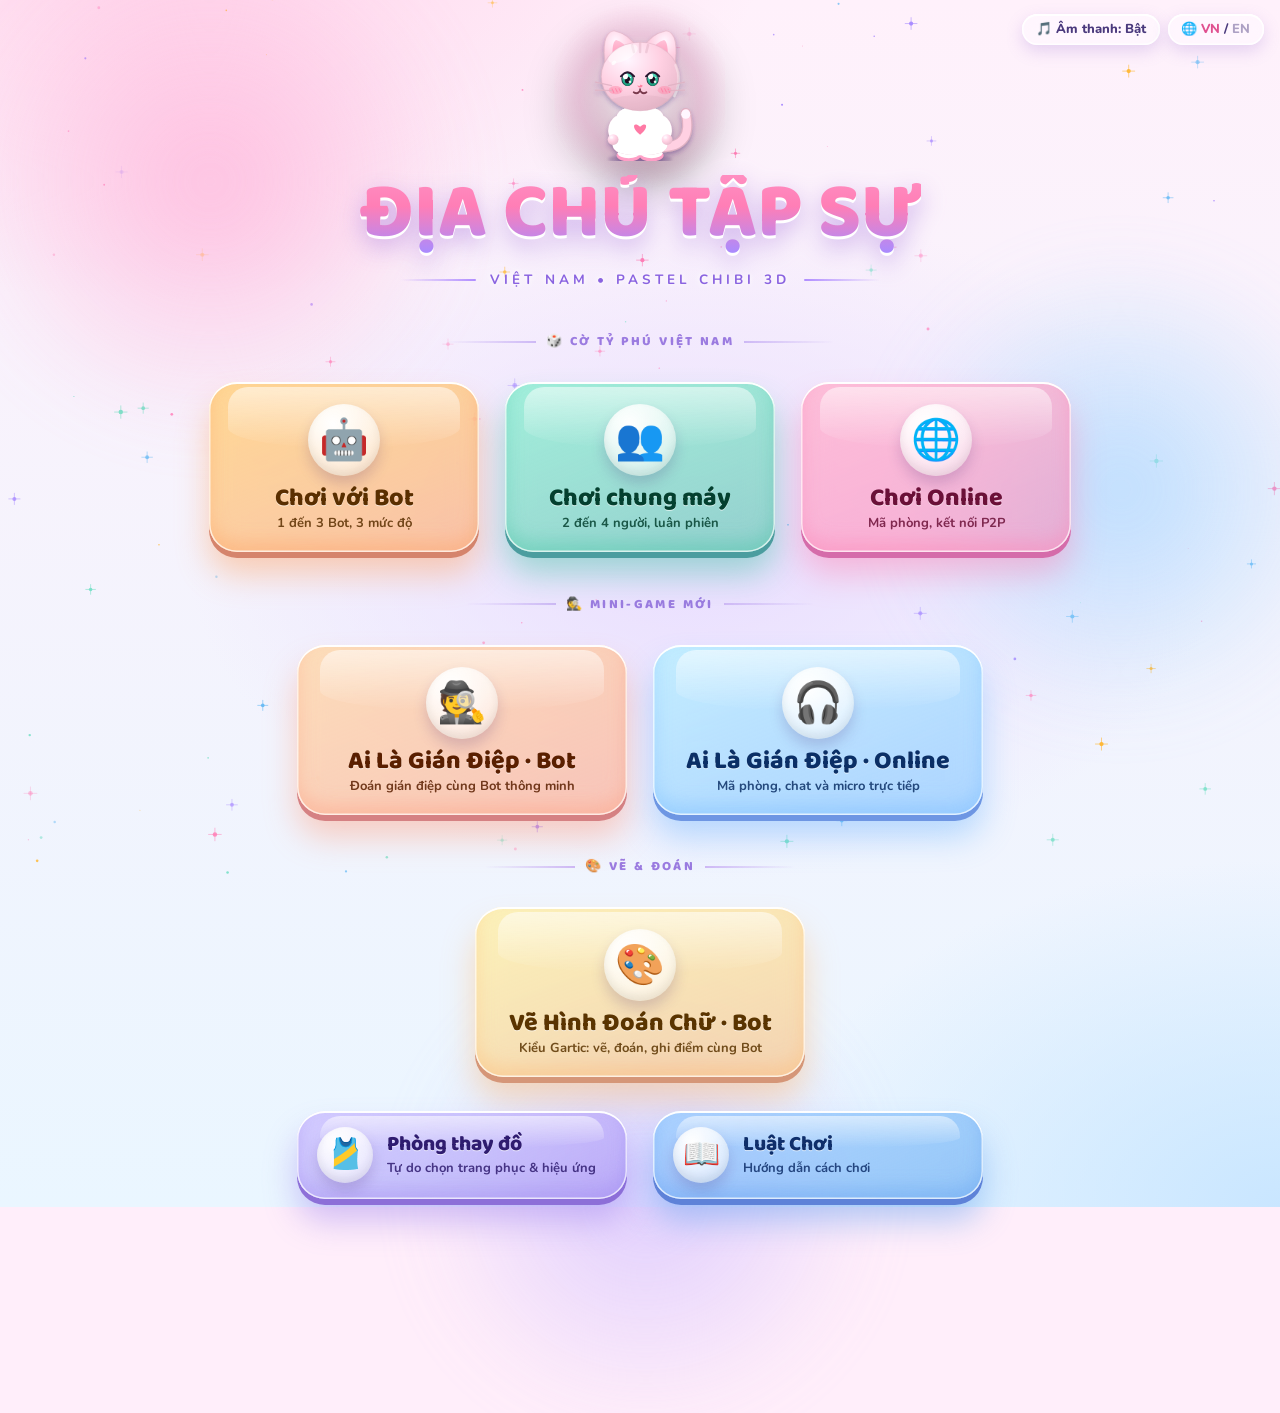
==== index.html @ fccfb81e "Thêm game Vẽ Hình Đoán Chữ, TURN Metered cho phòng thoại, gộp nâng cấp Gián Điệp Co-Authored-By: Cla" ====
<!doctype html>
<html lang="vi"><head><meta charset="utf-8"><meta name="viewport" content="width=device-width,initial-scale=1,viewport-fit=cover"><title>Địa Chủ Tập Sự</title>
<link rel="stylesheet" href="https://fonts.googleapis.com/css2?family=Baloo+2:wght@600;700;800&family=Nunito:wght@500;700;800&display=swap">
<style>
/* Bố cục: menu giữa màn hình; trận đấu = 2 cột người chơi hai bên, bàn cờ 3D ở giữa, dock điều khiển phía dưới */
:root{--bg0:#0b0820;--panel:#1d1646;--panel2:#2a2062;--line:#4a3d96;--tx:#f4f0ff;--mut:#a9a1d8;--gold:#ffd166;--pink:#ff8fb8;--mint:#72e6c4;--lav:#b9a7ff;--sky:#7cc4ff;--red:#ff6b81;--disp:'Baloo 2','Nunito',system-ui,sans-serif;--body:'Nunito',system-ui,-apple-system,'Segoe UI',sans-serif;--tilt:34deg;--rot:0deg;--bs:640px;color-scheme:dark}
*{box-sizing:border-box}
html,body{background:var(--bg0)}
body{margin:0;padding-block:8px;padding-left:max(16px,env(safe-area-inset-left,0px));padding-right:max(16px,env(safe-area-inset-right,0px));color:var(--tx);font:700 15px/1.35 var(--body);min-height:100vh;background:radial-gradient(1100px 700px at 15% -10%,#35208a 0%,transparent 60%),radial-gradient(900px 600px at 105% 105%,#52185f 0%,transparent 55%),var(--bg0);overflow-x:hidden}
#bg{position:fixed;inset:0;width:100%;height:100%;z-index:0;pointer-events:none}
#app{position:relative;z-index:1;max-width:1500px;margin:0 auto}
button{font:inherit;color:inherit;cursor:pointer}
input{font:inherit}
h1,h2,h3{font-family:var(--disp);margin:0;font-weight:800}
.screen{display:none}.screen.on{display:block}
.btn{border:0;border-radius:14px;padding:.6em 1.1em;font-weight:800;background:linear-gradient(#5b4bc4,#43369e);color:#fff;box-shadow:inset 0 2px 0 rgba(255,255,255,.28),inset 0 -3px 0 rgba(0,0,0,.25),0 4px 10px rgba(0,0,0,.35);transition:transform .12s,filter .12s;white-space:nowrap}
.btn:hover:not(:disabled){transform:translateY(-1px);filter:brightness(1.1)}
.btn:active:not(:disabled){transform:translateY(1px)}
.btn:disabled{opacity:.4;cursor:not-allowed}
.btn.gold{background:linear-gradient(#ffe08a,#f5b83d);color:#4a2f00}
.btn.pink{background:linear-gradient(#ff9ec4,#e8588f)}
.btn.mint{background:linear-gradient(#8cf0d2,#3fc3a1);color:#053b2f}
.btn.ghost{background:rgba(255,255,255,.08);box-shadow:inset 0 0 0 1.5px var(--line)}
.btn.sm{padding:.35em .75em;font-size:13px;border-radius:11px}
.btn.big{padding:.8em 1.6em;font-size:18px;border-radius:18px;font-family:var(--disp)}
:focus-visible{outline:3px solid var(--gold);outline-offset:2px}
.row{display:flex;gap:10px;flex-wrap:wrap;align-items:center}
.chip{border:0;border-radius:999px;padding:.35em .9em;background:rgba(255,255,255,.09);box-shadow:inset 0 0 0 1.5px var(--line);font-weight:800;font-size:14px}
.chip.on{background:var(--lav);color:#241a5c;box-shadow:none}
.card{background:linear-gradient(160deg,var(--panel2),var(--panel));border:1.5px solid var(--line);border-radius:22px;padding:16px;box-shadow:0 14px 40px rgba(0,0,0,.35)}
.mut{color:var(--mut)}
input[type=text],input[type=number]{background:rgba(255,255,255,.08);border:1.5px solid var(--line);color:var(--tx);border-radius:12px;padding:.5em .8em;min-width:0;width:100%}
/* ---- menu ---- */
#menu{text-align:center;padding:18px 0 30px}
.hero-av{filter:drop-shadow(0 14px 18px rgba(0,0,0,.45));animation:bob 3.2s ease-in-out infinite}
@keyframes bob{50%{transform:translateY(-8px)}}
.ttl{font-size:clamp(44px,9vw,92px);line-height:1;background:linear-gradient(#fff 0,#ffe08a 45%,#ff8fb8 100%);-webkit-background-clip:text;background-clip:text;color:transparent;filter:drop-shadow(0 4px 0 #6b2f9c) drop-shadow(0 10px 16px rgba(0,0,0,.4))}
.sub{color:var(--lav);letter-spacing:.28em;text-transform:uppercase;font-size:13px;margin:10px 0 24px}
.menu-grid{display:grid;grid-template-columns:repeat(auto-fit,minmax(230px,1fr));gap:14px;max-width:820px;margin:0 auto}
.menu-grid .btn{padding:1em;font-size:18px;font-family:var(--disp)}
.menu-grid small{display:block;font:600 12px var(--body);opacity:.8;margin-top:2px}
.xu{margin-top:20px;color:var(--gold)}
.bar{display:flex;align-items:center;gap:10px;flex-wrap:wrap;margin-bottom:12px}
.bar h2{flex:1;font-size:26px;min-width:150px}
/* ---- setup ---- */
.seats{display:grid;grid-template-columns:repeat(auto-fit,minmax(210px,1fr));gap:12px;margin:14px 0}
.seat{text-align:center;display:flex;flex-direction:column;gap:8px;align-items:center}
.seat .av{filter:drop-shadow(0 6px 8px rgba(0,0,0,.4))}
/* ---- wardrobe ---- */
.wd{display:grid;grid-template-columns:minmax(260px,380px) minmax(0,1fr);gap:16px}
@media(max-width:820px){.wd{grid-template-columns:1fr}}
.pedestal{position:relative;display:flex;justify-content:center;padding:16px 0 28px;background:radial-gradient(ellipse at 50% 0,rgba(255,255,255,.22),transparent 65%);border-radius:18px}
.pedestal::after{content:'';position:absolute;left:18%;right:18%;bottom:12px;height:16px;border-radius:50%;background:radial-gradient(#b9a7ff,#4a3d96);box-shadow:0 6px 14px rgba(0,0,0,.5)}
.pedestal .av{position:relative;z-index:1;animation:bob 4s ease-in-out infinite}
.grp{margin-top:12px}.grp>b{display:block;font-size:13px;color:var(--mut);text-transform:uppercase;letter-spacing:.08em;margin-bottom:6px}
.sw{width:30px;height:30px;border-radius:50%;border:3px solid transparent;box-shadow:inset 0 -3px 0 rgba(0,0,0,.2),0 2px 5px rgba(0,0,0,.4)}
.sw.on{border-color:#fff}
.items{display:grid;grid-template-columns:repeat(auto-fill,minmax(112px,1fr));gap:10px}
.it{position:relative;border:0;border-radius:16px;padding:8px 6px 8px;background:linear-gradient(#ffffff14,#ffffff06);box-shadow:inset 0 0 0 1.5px var(--line);text-align:center;font-size:12px;line-height:1.2}
.it.on{box-shadow:inset 0 0 0 3px var(--gold),0 0 18px rgba(255,209,102,.35)}
.it .ti2{font-size:26px;height:44px;display:flex;align-items:center;justify-content:center}
.tabs{display:flex;gap:6px;flex-wrap:wrap;margin-bottom:12px}
@keyframes pop{from{transform:scale(.2) rotate(-12deg);opacity:0}}
/* ---- game layout ---- */
#game.on{display:grid;grid-template-columns:minmax(185px,235px) minmax(0,1fr) minmax(185px,235px);grid-template-areas:"top top top" "l stage r" "dock dock dock";gap:10px;align-items:start}
#top{grid-area:top;display:flex;gap:10px;align-items:center;flex-wrap:wrap}
#top .tt{font:800 22px var(--disp);margin-right:auto}
#pl{grid-area:l}#pr{grid-area:r}#stage{grid-area:stage}#dock{grid-area:dock}
.side{display:flex;flex-direction:column;gap:10px;min-width:0}
@media(max-width:980px){#game.on{grid-template-columns:1fr 1fr;grid-template-areas:"top top" "stage stage" "dock dock" "l r"}}
.pc{padding:10px;border-radius:18px;background:linear-gradient(160deg,var(--panel2),var(--panel));border:1.5px solid var(--line);position:relative;transition:box-shadow .25s}
.pc.turn{box-shadow:0 0 0 2.5px var(--pcol),0 0 22px var(--pcol)}
.pc.out{filter:grayscale(1) opacity(.5)}
.pc .hd{display:flex;gap:8px;align-items:center}
.pc .nmx{font:800 16px var(--disp);overflow:hidden;text-overflow:ellipsis;white-space:nowrap}
.pc .mn{color:var(--gold);font:800 20px var(--disp);font-variant-numeric:tabular-nums}
.pc .tag{font-size:11px;color:var(--mut)}
.pc .avw{flex:none;width:50px;height:62px;border-radius:14px;background:radial-gradient(circle at 50% 30%,#ffffff30,#ffffff08);display:flex;justify-content:center;overflow:hidden;box-shadow:inset 0 0 0 2px var(--pcol)}
.pp{display:flex;flex-wrap:wrap;gap:4px;margin-top:8px}
.pp button{width:20px;height:26px;border:0;border-radius:5px;position:relative;box-shadow:inset 0 -3px 0 rgba(0,0,0,.25),0 1px 3px rgba(0,0,0,.5);padding:0;font-size:9px;font-weight:800;color:#0006}
.pp button.m{background-image:repeating-linear-gradient(45deg,transparent 0 3px,rgba(0,0,0,.45) 3px 5px)!important;opacity:.7}
.pp i{position:absolute;bottom:-3px;right:-3px;background:#fff;color:#23233a;border-radius:6px;font-size:9px;font-style:normal;padding:0 3px;line-height:12px;font-weight:800}
.jc{display:inline-block;margin-top:6px;font-size:12px;color:var(--mint)}
#dock{display:flex;gap:12px;align-items:center;flex-wrap:wrap;padding:12px 14px}
#dock .st{flex:1 1 240px;min-width:0}
#dock .st b{font:800 18px var(--disp);display:block}
#dock .acts{display:flex;gap:8px;flex-wrap:wrap}
.logbox{max-height:130px;overflow:auto;font-size:12px;color:var(--mut);line-height:1.35;padding:8px;border-radius:12px;background:rgba(0,0,0,.22)}
.logbox div{padding:1px 0}
.stage{position:relative;display:flex;flex-direction:column;align-items:center;gap:8px;min-width:0}
.view{display:flex;gap:8px;align-items:center;font-size:12px;color:var(--mut)}
.view input[type=range]{width:110px;accent-color:var(--lav)}
.scene{width:var(--bs);height:calc(var(--bs)*.92);perspective:calc(var(--bs)*2.1);perspective-origin:50% 30%;touch-action:pan-y;cursor:grab;user-select:none;-webkit-user-select:none;position:relative;max-width:none}
.scene.drag{cursor:grabbing}
.b3d{position:absolute;left:0;top:0;width:var(--bs);height:var(--bs);transform-style:preserve-3d;transform:rotateX(var(--tilt)) rotateZ(var(--rot))}
.plane{position:absolute;inset:0;display:grid;grid-template-columns:1.55fr repeat(9,1fr) 1.55fr;grid-template-rows:1.55fr repeat(9,1fr) 1.55fr;padding:.8%;border-radius:2.4%;font-size:max(5.4px,calc(var(--bs)*.0112));background:linear-gradient(145deg,#fff8ee,#efe3ff);box-shadow:0 1px 0 #cdbbea,0 2px 0 #c6b2e6,0 3px 0 #bea8e0,0 4px 0 #b59fda,0 5px 0 #a98fd2,0 6px 0 #9d83c9,0 7px 0 #8f74be,0 8px 0 #8268b2,0 9px 0 #765ca6,0 10px 0 #6a509a,0 34px 50px rgba(0,0,0,.55)}
.tile{position:relative;background:#fffaf4;box-shadow:inset 0 0 0 .07em #d6c6ee;cursor:pointer}
.tile:hover{filter:brightness(1.04)}
.ti{position:absolute;inset:0;display:flex;flex-direction:column;align-items:center;text-align:center;color:#3a2f5a;font-weight:800;line-height:1.08;pointer-events:none}
.sl .ti{inset:auto;left:50%;top:50%;width:64.5%;height:155%;transform:translate(-50%,-50%) rotate(90deg)}
.sr .ti{inset:auto;left:50%;top:50%;width:64.5%;height:155%;transform:translate(-50%,-50%) rotate(-90deg)}
.sT .ti{transform:rotate(180deg)}
.strip{width:100%;height:23%;flex:none;display:flex;justify-content:center;align-items:flex-end;gap:.2em;border-bottom:.1em solid rgba(0,0,0,.2);box-shadow:inset 0 .25em 0 rgba(255,255,255,.35),inset 0 -.2em 0 rgba(0,0,0,.12)}
.nm{flex:1;display:flex;align-items:center;justify-content:center;font-size:.95em;padding:.2em .25em;word-break:break-word}
.ic{font-size:1.9em;line-height:1;margin:.1em 0}
.pr{font-size:.95em;color:#6a4fb8;padding-bottom:.35em}
.fill{flex:1;display:flex;align-items:center}
.hs{width:1.45em;height:1.15em;border-radius:.2em;background:linear-gradient(#69e29c,#2ecc71 55%,#209a55);position:relative;margin:0 0 .15em;box-shadow:0 .15em .2em rgba(0,0,0,.35),inset 0 .15em 0 rgba(255,255,255,.5);flex:none}
.hs::before{content:'';position:absolute;left:-.15em;right:-.15em;top:-.6em;height:.65em;background:linear-gradient(#35b36a,#1b7a43);clip-path:polygon(50% 0,100% 100%,0 100%)}
.hs::after{content:'';position:absolute;left:.3em;top:.45em;width:.3em;height:.35em;background:#fff8;border-radius:.05em;box-shadow:.5em 0 #fff8}
.ht{width:2.6em;height:1.4em;border-radius:.25em;background:linear-gradient(#ff8a8a,#e23b3b 55%,#b02323);position:relative;margin:0 0 .15em;box-shadow:0 .2em .25em rgba(0,0,0,.4),inset 0 .15em 0 rgba(255,255,255,.5)}
.ht::before{content:'';position:absolute;left:-.2em;right:-.2em;top:-.5em;height:.55em;background:linear-gradient(#fff,#d9d4e8);border-radius:.25em .25em 0 0}
.ht::after{content:'';position:absolute;inset:.3em .3em .25em;background:repeating-linear-gradient(90deg,#fff8 0 .25em,transparent .25em .55em)}
.owned::after{content:'';position:absolute;inset:0;box-shadow:inset 0 0 0 .22em var(--oc),0 0 .9em var(--oc);pointer-events:none;z-index:2}
.owndot{position:absolute;right:.3em;bottom:.3em;width:1.2em;height:1.2em;border-radius:50%;background:var(--oc);box-shadow:inset 0 .12em 0 rgba(255,255,255,.5),0 .1em .25em rgba(0,0,0,.5);z-index:3}
.mort .ti{opacity:.45}
.mort::before{content:'THẾ CHẤP';position:absolute;inset:0;display:flex;align-items:center;justify-content:center;font-size:.9em;font-weight:800;color:#fff;background:repeating-linear-gradient(45deg,rgba(60,40,100,.55) 0 .5em,rgba(60,40,100,.7) .5em 1em);z-index:2;letter-spacing:.05em}
.neon{box-shadow:inset 0 0 0 .1em var(--nc),inset 0 0 1em color-mix(in srgb,var(--nc) 55%,transparent);animation:neon 3.2s ease-in-out infinite}
@keyframes neon{50%{box-shadow:inset 0 0 0 .14em var(--nc),inset 0 0 1.8em var(--nc)}}
.tflash{position:absolute;inset:0;background:#fff;z-index:5;animation:flash .8s ease-out forwards;pointer-events:none}
@keyframes flash{0%{opacity:.95}100%{opacity:0}}
.corner .ti{justify-content:center;gap:.2em;padding:.4em}
.corner .big{font-size:3em;line-height:1}
.corner .lb{font-size:1.1em}
.jailcell{position:absolute;right:0;top:0;width:66%;height:66%;background:#ffb347;box-shadow:inset 0 0 0 .15em #333;z-index:1}
.jailcell::after{content:'';position:absolute;inset:.35em;background:repeating-linear-gradient(90deg,#2e2a3a 0 .22em,transparent .22em .9em)}
.jailtxt{position:absolute;left:.4em;bottom:.4em;font-size:1em;font-weight:800;color:#3a2f5a;z-index:1}
.center{grid-area:2/2/11/11;position:relative;border-radius:1.5%;background:radial-gradient(circle at 28% 18%,#fff 0,#f1e8ff 55%,#e1d3ff 100%);box-shadow:inset 0 .3em 1em rgba(90,60,160,.28)}
.logo{position:absolute;left:50%;top:33%;transform:translate(-50%,-50%) rotate(-22deg);font:800 9.2em/1 var(--disp);letter-spacing:.02em;color:#e8344f;text-shadow:0 .04em 0 #b01c35,0 .08em 0 #8c1229,0 .13em .12em rgba(0,0,0,.3),.03em 0 #fff,-.03em 0 #fff;white-space:nowrap;pointer-events:none}
.logo small{display:block;font:800 .2em var(--body);letter-spacing:.5em;color:#7a5cc4;text-shadow:none;text-align:center}
.deck{position:absolute;width:19%;height:25%}
.deck .cd{position:absolute;inset:0;border-radius:.6em;box-shadow:0 .2em .3em rgba(0,0,0,.35)}
.deck .cd:nth-child(1){transform:translate(.25em,.35em)}.deck .cd:nth-child(2){transform:translate(.12em,.18em)}
.tarot{background:radial-gradient(circle at 50% 40%,#5d3fc7 0,#2a1a6b 70%);border:.16em solid #ffd166;color:#ffd166;display:flex;flex-direction:column;align-items:center;justify-content:center;font-weight:800;font-size:.95em;gap:.25em;text-align:center}
.tarot.c1{background:radial-gradient(circle at 50% 40%,#ff9f43 0,#a8500f 80%)}
.tarot svg{width:55%;height:auto}
.dice{position:absolute;left:50%;top:67%}
.dw{position:absolute;width:5.8em;height:5.8em;transform-style:preserve-3d}
.dsh{position:absolute;width:5.8em;height:5.8em;border-radius:22%;background:rgba(40,20,80,.5);filter:blur(.45em)}
.dw .cube{position:absolute;inset:0;transform-style:preserve-3d;transition:transform 1.15s cubic-bezier(.12,.75,.2,1)}
.dw .f{position:absolute;inset:0;border-radius:20%;background:linear-gradient(145deg,#fff,#e6dcfb);box-shadow:inset 0 0 .7em rgba(120,95,180,.45),inset 0 .15em 0 #fff;display:grid;grid-template:repeat(3,1fr)/repeat(3,1fr);padding:.75em;place-items:center}
.dw .f::after{content:'';position:absolute;inset:0;border-radius:inherit;background:linear-gradient(120deg,rgba(255,255,255,.55),transparent 40%);pointer-events:none}
.p{width:1.05em;height:1.05em;border-radius:50%;background:radial-gradient(circle at 35% 30%,#fff3b3,#e0a92b 60%,#946510);box-shadow:inset 0 -.1em .1em rgba(0,0,0,.25)}
.f1{transform:translateZ(2.9em)}.f6{transform:rotateY(180deg) translateZ(2.9em)}.f3{transform:rotateY(90deg) translateZ(2.9em)}.f4{transform:rotateY(-90deg) translateZ(2.9em)}.f2{transform:rotateX(90deg) translateZ(2.9em)}.f5{transform:rotateX(-90deg) translateZ(2.9em)}
.dw.mb::after{content:'';position:absolute;inset:-.4em;border-radius:30%;background:rgba(255,255,255,.55);filter:blur(.7em);animation:mb 1s forwards;z-index:-1}
@keyframes mb{0%{opacity:.8}100%{opacity:0}}
.cbanner{position:absolute;left:50%;top:50%;transform:translate(-50%,-50%);font:800 1.5em var(--disp);color:#4a3a90;background:#fff;border-radius:2em;padding:.15em .9em;box-shadow:0 .15em .6em rgba(80,50,150,.3);white-space:nowrap;border:.12em solid var(--pcol,#b9a7ff)}
.clog{position:absolute;left:3%;bottom:3%;width:36%;height:24%;overflow:hidden;font-size:.95em;line-height:1.25;font-weight:700;color:#5a4a8a;display:flex;flex-direction:column;justify-content:flex-end}
.clog div{white-space:nowrap;overflow:hidden;text-overflow:ellipsis}
.tokens{position:absolute;inset:.8%;transform-style:preserve-3d;pointer-events:none}
.tk{position:absolute;width:0;height:0;transform-style:preserve-3d;transition:left .28s linear,top .28s linear}
.tk .base{position:absolute;left:-2em;top:-2em;width:4em;height:4em;border-radius:50%;background:radial-gradient(circle,var(--pcol) 0 45%,transparent 70%);opacity:.75}
.tk .bd{position:absolute;left:-3.1em;top:0;width:6.2em;transform-origin:50% 0;transform:rotateZ(calc(var(--rot)*-1)) rotateX(calc(var(--tilt)*-1)) translateY(-100%)}
.tk .hop{display:block}
.tk .hop.hp{animation:hop .3s ease-out}
@keyframes hop{50%{transform:translateY(-1.6em) scale(1.06,.94)}}
.tk .bd svg{width:100%;height:auto;display:block;filter:drop-shadow(0 .2em .15em rgba(0,0,0,.3))}
.tk .lab{position:absolute;left:50%;top:-.2em;transform:translate(-50%,-100%);font-size:.9em;background:var(--pcol);color:#1a1238;border-radius:1em;padding:0 .5em;font-weight:800;white-space:nowrap}
.pt{position:absolute;width:0;height:0;transform:rotateZ(calc(var(--rot)*-1)) rotateX(calc(var(--tilt)*-1))}
.pt i{position:absolute;left:-.8em;top:-.8em;font-style:normal;font-size:1.6em;animation:ptf 1.1s ease-out forwards;opacity:0}
@keyframes ptf{0%{opacity:0;transform:translateY(0) scale(.5)}20%{opacity:1}100%{opacity:0;transform:translate(var(--dx,0),-3.4em) scale(1.1) rotate(var(--rr,0deg))}}
.ft{position:absolute;width:0;height:0;transform:rotateZ(calc(var(--rot)*-1)) rotateX(calc(var(--tilt)*-1));z-index:9}
.ft i{position:absolute;left:0;top:0;transform:translateX(-50%);font:800 2.3em var(--disp);font-style:normal;white-space:nowrap;animation:fl 1.6s ease-out forwards;text-shadow:0 .08em 0 rgba(0,0,0,.35),0 0 .5em currentColor}
.ft.good i{color:#46e39a}.ft.bad i{color:#ff6b81}.ft.gold i{color:#ffd166}
@keyframes fl{0%{opacity:0;transform:translate(-50%,0) scale(.6)}15%{opacity:1;transform:translate(-50%,-1.2em) scale(1.12)}100%{opacity:0;transform:translate(-50%,-5em) scale(1)}}
.shk{animation:shk .4s}
@keyframes shk{20%{transform:translate(-6px,3px)}40%{transform:translate(6px,-3px)}60%{transform:translate(-4px,-2px)}80%{transform:translate(3px,2px)}}
/* ---- overlays ---- */
.ov{position:fixed;inset:0;z-index:50;display:none;align-items:center;justify-content:center;padding:14px;background:rgba(8,5,28,.66);backdrop-filter:blur(3px)}
.ov.on{display:flex}
.md{width:100%;max-width:560px;max-height:90vh;overflow:auto;border-radius:24px;padding:18px;background:linear-gradient(160deg,var(--panel2),var(--panel));border:1.5px solid var(--line);box-shadow:0 30px 80px rgba(0,0,0,.6);animation:pop .35s cubic-bezier(.2,1.2,.4,1)}
.md.wide{max-width:760px}
.md h3{font-size:22px;margin-bottom:8px}
.deed{background:#fffaf4;color:#2c2350;border-radius:14px;overflow:hidden;box-shadow:0 8px 20px rgba(0,0,0,.35);margin:8px auto;max-width:300px}
.deed .dh{padding:12px;text-align:center;font:800 19px var(--disp);color:#23233a;border-bottom:3px solid #23233a}
.deed .dh small{display:block;font:700 11px var(--body);letter-spacing:.1em}
.deed table{width:100%;border-collapse:collapse;font-size:14px}
.deed td{padding:3px 14px}.deed td:last-child{text-align:right;font-variant-numeric:tabular-nums}
.deed .own{padding:8px;text-align:center;font-size:13px;background:#efe6ff}
.prow{display:flex;align-items:center;gap:8px;padding:7px 8px;border-radius:12px;background:rgba(255,255,255,.06);margin-bottom:6px;flex-wrap:wrap}
.prow .cb{width:12px;height:30px;border-radius:4px;flex:none}
.prow .nmr{flex:1;min-width:120px}
.prow .nmr small{display:block;color:var(--mut);font-size:11px}
.bids{display:flex;gap:8px;flex-wrap:wrap;margin-top:10px}
.cols2{display:grid;grid-template-columns:1fr 1fr;gap:12px}
@media(max-width:560px){.cols2{grid-template-columns:1fr}}
.tp{display:flex;gap:6px;align-items:center;font-size:13px;padding:3px 0}
.tp input{accent-color:var(--lav);width:auto}
.cardov{z-index:60}
.c3d{perspective:1200px;width:min(280px,70vw);height:min(420px,105vw*.7)}
.cin{position:relative;width:100%;height:100%;transform-style:preserve-3d;transform:rotateY(0) scale(.6);opacity:0;transition:transform .9s cubic-bezier(.3,.8,.3,1),opacity .35s}
.cin.in{opacity:1;transform:rotateY(0) scale(1)}
.cin.flip{transform:rotateY(180deg) scale(1.04)}
.cf{position:absolute;inset:0;border-radius:20px;backface-visibility:hidden;-webkit-backface-visibility:hidden;display:flex;flex-direction:column;align-items:center;justify-content:center;padding:20px;text-align:center}
.cf.bk{background:radial-gradient(circle at 50% 38%,#6c47d6 0,#2a1a6b 62%,#150c3a 100%);border:5px solid #ffd166;box-shadow:0 0 40px rgba(130,90,255,.6)}
.cf.fr{transform:rotateY(180deg);background:linear-gradient(160deg,#fffaf0,#f1e6ff);color:#2c2350;border:5px solid var(--gl);box-shadow:0 0 50px var(--gl),0 0 100px var(--gl)}
.cf.fr h4{font:800 26px var(--disp);margin:0 0 10px;color:var(--gl);filter:brightness(.7)}
.cf.fr p{font-size:18px;line-height:1.35;margin:0;font-weight:800}
.cf.fr .ctop{font-size:46px}
.sunmoon{width:70%;animation:spin 14s linear infinite}
@keyframes spin{to{transform:rotate(360deg)}}
.win{text-align:center}
.win .av{filter:drop-shadow(0 10px 14px rgba(0,0,0,.5));animation:bob 2s ease-in-out infinite}
.win h2{font-size:46px;background:linear-gradient(#fff,#ffd166,#ff8fb8);-webkit-background-clip:text;background-clip:text;color:transparent}
#fxcv{position:fixed;inset:0;width:100%;height:100%;z-index:80;pointer-events:none}
#toast{position:fixed;left:50%;bottom:calc(20px + env(safe-area-inset-bottom,0px));transform:translateX(-50%);z-index:90;display:flex;flex-direction:column;gap:6px;align-items:center;pointer-events:none}
#toast div{background:#fff;color:#2c2350;border-radius:999px;padding:.5em 1.1em;font-weight:800;box-shadow:0 8px 20px rgba(0,0,0,.4);animation:pop .3s}
.lobbyc{font:800 44px var(--disp);letter-spacing:.2em;color:var(--gold);text-align:center;padding:6px;background:rgba(0,0,0,.25);border-radius:16px}
#netstat{display:none;position:fixed;left:50%;top:calc(6px + env(safe-area-inset-top,0px));transform:translateX(-50%);z-index:95;max-width:min(92vw,540px);padding:.38em .95em;border-radius:999px;font:800 12px/1.3 var(--body);color:#fff;text-align:center;word-break:break-word;box-shadow:0 4px 14px rgba(0,0,0,.35);-webkit-tap-highlight-color:transparent}
@keyframes micp{50%{opacity:.4}}.micon{display:inline-block;margin-left:4px;font-size:.95em;animation:micp 1.4s ease-in-out infinite}
.say{position:absolute;left:50%;bottom:calc(100% + 16px);transform:translateX(-50%);width:max-content;max-width:150px;padding:6px 10px;border-radius:14px;background:#fff;color:#2c2350;border:2px solid var(--pcol);font:800 13px/1.25 var(--body);text-align:center;white-space:normal;word-break:break-word;box-shadow:0 4px 12px rgba(0,0,0,.35);pointer-events:none;z-index:30;animation:sayIn .25s cubic-bezier(.2,1.5,.4,1) both,sayOut .4s ease-in calc(var(--sd,3s) - .4s) forwards}
.say::after{content:'';position:absolute;left:50%;bottom:-6px;width:9px;height:9px;background:#fff;border-right:2px solid var(--pcol);border-bottom:2px solid var(--pcol);transform:translateX(-50%) rotate(45deg)}
@keyframes sayIn{from{opacity:0;transform:translateX(-50%) scale(.6)}to{opacity:1;transform:translateX(-50%) scale(1)}}
@keyframes sayOut{to{opacity:0;transform:translateX(-50%) scale(.85)}}
#chatp{position:fixed;left:12px;bottom:calc(12px + env(safe-area-inset-bottom,0px));width:min(340px,calc(100vw - 24px));height:min(400px,62vh);z-index:46;display:none;flex-direction:column;gap:6px;padding:10px;border-radius:22px;background:rgba(255,255,255,.96);color:var(--tx);-webkit-backdrop-filter:blur(14px);backdrop-filter:blur(14px);border:1.5px solid var(--line);box-shadow:0 18px 44px rgba(100,60,170,.4)}
#chatp.on{display:flex;animation:ppIn .22s cubic-bezier(.2,1.4,.4,1)}
#chatp .chh{display:flex;align-items:center;justify-content:space-between;font:800 15px var(--disp)}
#chatp .chh button{border:0;background:rgba(120,90,190,.14);color:var(--tx);width:34px;height:34px;border-radius:50%;font-size:16px;touch-action:manipulation}
#chatp .chl{flex:1 1 auto;min-height:0;overflow-y:auto;-webkit-overflow-scrolling:touch;overscroll-behavior:contain;display:flex;flex-direction:column;gap:5px;padding:4px 2px}
#chatp .cm{align-self:flex-start;max-width:88%;padding:6px 10px;border-radius:14px 14px 14px 4px;background:rgba(120,90,190,.12);font-weight:700;font-size:14px;line-height:1.3;word-break:break-word}
#chatp .cm.me{align-self:flex-end;border-radius:14px 14px 4px 14px;background:rgba(110,200,170,.28)}
#chatp .cm small{display:block;font-size:11px;font-weight:800;opacity:.85}
#chatp .cm .dot{font-size:10px}
#chatp .cem{margin:auto;text-align:center;color:var(--mut);font-size:13px}
#chatp .chq{display:flex;gap:6px;overflow-x:auto;-webkit-overflow-scrolling:touch;padding:2px 0;flex:none}
#chatp .chq .chip{flex:none;white-space:nowrap;touch-action:manipulation}
#chatp .chi{display:flex;gap:6px;flex:none}
#chatp .chi input{flex:1;min-width:0;font-size:16px;padding:.55em .8em;border-radius:14px;border:1.5px solid var(--line);background:#fff;color:#2c2350}
#chatp .chi .btn{flex:none;touch-action:manipulation}
.cbd{display:none;margin-left:4px;min-width:18px;height:18px;padding:0 5px;border-radius:9px;background:#e8344f;color:#fff;font:800 11px/18px var(--body);text-align:center}
@media(max-width:700px){
 #chatp{left:0;right:0;width:auto;bottom:var(--kb,0px);height:min(440px,calc(var(--vvh,100vh)*.78));border-radius:20px 20px 0 0;padding:10px 10px calc(10px + env(safe-area-inset-bottom,0px))}
 #chatp.kb{padding-bottom:10px}
 #top .dskx{display:none!important}
}
#netstat.st-busy{background:#6d57c4}#netstat.st-ok{background:#1f9d74}#netstat.st-err{background:#d62d48}
.note{font-size:13px;color:var(--mut);margin-top:8px}

/* ===== Điện thoại: 3 chế độ góc nhìn Xoay / Nghiêng / Dọc ===== */
.vseg{display:none}
@media(max-width:700px){
 .vseg{display:flex;gap:4px;align-self:center;flex:none;padding:3px;margin:0 0 4px;border-radius:999px;background:rgba(255,255,255,.82);box-shadow:0 3px 10px rgba(150,110,210,.2);position:relative;z-index:7}
 .vseg button{min-height:38px;min-width:92px;padding:0 12px;border:0;border-radius:999px;background:transparent;color:var(--tx);font:800 14px var(--disp);white-space:nowrap;-webkit-tap-highlight-color:transparent}
 .vseg button.on{background:linear-gradient(#a98bff,#7a62c9);color:#fff;box-shadow:inset 0 2px 0 rgba(255,255,255,.35),0 3px 8px rgba(150,110,210,.35)}
 .b3d{will-change:transform}
}
@media(prefers-reduced-motion:reduce){*{animation-duration:.01ms!important;animation-iteration-count:1!important;transition-duration:.01ms!important}}
.plane,.center,.tokens,.dice,.du,.tk{transform-style:preserve-3d}
.dice{position:absolute;left:50%;top:70%;width:0;height:0}
.du{position:absolute;width:5.8em;height:5.8em;margin:-2.9em 0 0 -2.9em}
.dsh{left:0;top:0}
.tokens{pointer-events:none}
.coin{display:inline-block;width:.9em;height:.9em;border-radius:50%;background:radial-gradient(circle at 35% 30%,#fff3b3,#f5b83d 60%,#946510);vertical-align:-.1em;box-shadow:0 1px 2px rgba(0,0,0,.4)}
.hs{width:1.3em}
.scene{height:calc(var(--bs)*1.02)}
#dock{position:relative;z-index:6}
.view{position:relative;z-index:6}
html,body{overflow-x:clip}
.view{flex-wrap:wrap;justify-content:center;max-width:100%}
@media(max-width:700px){.view .mut{display:none}.view input[type=range]{width:90px}.scene{margin:0 auto}}
.deed,.deed table,.deed td{color:#2c2350}

/* ===== ĐỊA CHỦ TẬP SỰ: theme pastel ===== */
:root{--bg0:#ffeefa;--panel:#fffafd;--panel2:#f4ecff;--line:#d8c4f4;--tx:#4b3a7d;--mut:#8b79b9;--gold:#d98a00;--pink:#ff7eb6;--mint:#1fa985;--lav:#c3b1ff;--sky:#6bbcf5;--red:#ef5775;color-scheme:light}
html,body{background:var(--bg0)}
body{background:radial-gradient(1000px 640px at 12% -8%,#ffd3ea 0%,transparent 62%),radial-gradient(900px 600px at 100% 100%,#c9e6ff 0%,transparent 58%),radial-gradient(800px 520px at 55% 45%,#e9ddff 0%,transparent 65%),linear-gradient(#fff1fb,#eaf6ff)}
.card,.pc{box-shadow:0 10px 30px rgba(150,110,210,.22)}
.md{box-shadow:0 30px 80px rgba(110,70,170,.45)}
.btn{box-shadow:inset 0 2px 0 rgba(255,255,255,.45),inset 0 -3px 0 rgba(60,30,120,.22),0 4px 10px rgba(150,110,210,.35)}
.btn.ghost{background:rgba(255,255,255,.78);color:var(--tx);box-shadow:inset 0 0 0 1.5px var(--line)}
.chip{background:rgba(255,255,255,.82);color:var(--tx)}
.chip.on{background:var(--lav);color:#33206e}
input[type=text],input[type=number]{background:rgba(255,255,255,.92)}
.it{background:linear-gradient(#ffffffcc,#ffffff66)}
.prow{background:rgba(190,170,240,.16)}
.logbox{background:rgba(180,150,240,.13)}
.lobbyc{background:rgba(255,255,255,.75)}
.sub{color:#9b7be0}
.ttl{font-size:clamp(38px,7vw,78px);background:linear-gradient(#ff8ec1 0,#ff7eb6 40%,#a98bff 100%);-webkit-background-clip:text;background-clip:text;color:transparent;filter:drop-shadow(0 3px 0 #fff) drop-shadow(0 8px 12px rgba(160,110,220,.45))}
.win h2{background:linear-gradient(#ff8ec1,#a98bff);-webkit-background-clip:text;background-clip:text;color:transparent}
.pedestal{background:radial-gradient(ellipse at 50% 0,rgba(255,255,255,.95),transparent 70%)}
.pedestal::after{background:radial-gradient(#f4ecff,#c8b1f5)}
.ov{background:rgba(110,80,170,.35)}
.logbox div b{color:inherit}
/* bàn cờ */
.plane{background:linear-gradient(145deg,#fff6fb,#eaf5ff);box-shadow:0 1px 0 #f8d6ec,0 2px 0 #f2c9e8,0 3px 0 #ebbfe6,0 4px 0 #e3b6e8,0 5px 0 #d9ade9,0 6px 0 #cea5ea,0 7px 0 #c49deb,0 8px 0 #ba95ea,0 9px 0 #b08de6,0 10px 0 #a686e0,0 34px 50px rgba(150,110,200,.45)}
.tile{background:#fffdf8;box-shadow:inset 0 0 0 .07em #ead9f7}
.tile.neon{background:color-mix(in srgb,var(--nc) 16%,#fffdf8)}
.center{background:linear-gradient(#cfeeff,#f5e9ff)}
.scenery{position:absolute;inset:0;width:100%;height:100%;pointer-events:none}
.logo{width:94%;white-space:normal;text-align:center;font:800 7.2em/1.02 var(--disp);color:#ff6f9c;transform:translate(-50%,-50%) rotate(-6deg);top:30%;text-shadow:0 .04em 0 #d94a7e,0 .08em 0 #b83a68,.03em 0 #fff,-.03em 0 #fff,0 .14em .14em rgba(120,60,150,.35)}
.logo small{margin-top:.5em;color:#7a58d0;text-shadow:0 0 .3em #fff,0 0 .3em #fff}
.clog{color:#4c3a86;text-shadow:0 0 .4em #fff,0 0 .4em #fff}
.tarot{background:radial-gradient(circle at 50% 40%,#d3c3ff 0,#8d72e8 78%);border:.16em solid #ffd978;color:#fff;text-shadow:0 .06em .1em rgba(60,30,120,.5)}
.tarot.c1{background:radial-gradient(circle at 50% 40%,#ffe6b8 0,#ff9b9b 80%)}
.cbanner{color:#6a47b8}
/* xúc xắc nhựa bóng */
.dw .f{border-radius:26%;background:linear-gradient(145deg,#ffe0ef,#ff9cc6 72%);box-shadow:inset 0 0 .8em rgba(190,60,120,.35),inset 0 .22em 0 rgba(255,255,255,.75),inset 0 -.28em .35em rgba(160,40,100,.32)}
#dw1 .f{background:linear-gradient(145deg,#dcf8ff,#86cfff 72%);box-shadow:inset 0 0 .8em rgba(40,100,190,.35),inset 0 .22em 0 rgba(255,255,255,.75),inset 0 -.28em .35em rgba(30,80,160,.32)}
.dw .f::after{background:linear-gradient(120deg,rgba(255,255,255,.7),transparent 42%)}
.p{width:1.2em;height:1.2em;background:radial-gradient(circle at 35% 30%,#fffbd0,#ffd54a 45%,#c98a10 85%);box-shadow:inset 0 -.12em .12em rgba(120,70,0,.45),0 0 0 .1em rgba(160,100,0,.35),0 .05em .1em rgba(255,255,255,.7)}
/* nhà chibi */
@keyframes hup{from{transform:translateY(-1.6em) scale(.2);opacity:0}60%{transform:translateY(.2em) scale(1.15,.85)}}
.hs{width:1.5em;height:1.2em;border-radius:.3em;background:linear-gradient(#fff6c8,#ffd98a);box-shadow:0 .15em .2em rgba(120,70,0,.35),inset 0 .15em 0 rgba(255,255,255,.75);animation:hup .55s cubic-bezier(.2,1.5,.4,1) both}
.hs::before{left:-.2em;right:-.2em;top:-.7em;height:.78em;background:linear-gradient(#ff9fc4,#e8588f);border-radius:.15em}
.hs::after{left:.25em;top:.4em;width:.36em;height:.36em;border-radius:50%;background:#8fd3ff;box-shadow:.62em 0 #8fd3ff}
.ht{width:2.7em;height:1.6em;border-radius:.4em;background:linear-gradient(#ffc2dc,#ff7eb0 60%,#e8588f);animation:hup .6s cubic-bezier(.2,1.5,.4,1) both}
.ht::before{top:-.55em;left:-.2em;right:-.2em;height:.6em;background:linear-gradient(#fff,#ffe3f0);border-radius:.5em .5em .1em .1em}
/* thẻ bài */
.c3d{width:min(300px,72vw);height:min(440px,108vw*.72)}
.cf.bk{background:radial-gradient(circle at 50% 38%,#e8dcff 0,#a98cf2 58%,#7b5bd8 100%);border:5px solid #ffe08a;box-shadow:0 0 40px rgba(255,170,220,.85),inset 0 0 0 4px rgba(255,255,255,.35)}
.cf.bk::before{content:'';position:absolute;inset:10px;border:2px dashed rgba(255,244,190,.95);border-radius:16px;pointer-events:none}
.cbt{font:800 22px var(--disp);color:#fff;margin-top:10px;text-shadow:0 2px 0 rgba(90,50,170,.5)}
.cbs{font:700 10px var(--body);letter-spacing:.3em;color:#fff3b0;margin-top:4px}
.cf.fr{background:linear-gradient(160deg,var(--c1),var(--c2)) padding-box,linear-gradient(135deg,#fff6c0,#e6ad2e 25%,#fff0a0 50%,#c98a10 75%,#ffe98a) border-box;border:6px solid transparent;color:#4a2f6b;box-shadow:0 0 40px var(--gl),0 0 90px var(--gl);gap:8px;overflow:hidden}
.cf.fr::before{content:'';position:absolute;inset:7px;border:1.5px solid rgba(201,138,16,.75);border-radius:14px;pointer-events:none}
.cf.fr::after{content:'';position:absolute;inset:0;border-radius:inherit;background:linear-gradient(115deg,transparent 30%,rgba(255,255,255,.75) 48%,transparent 62%);background-size:250% 100%;animation:sheen 2.4s ease-in-out infinite;pointer-events:none}
@keyframes sheen{0%{background-position:150% 0}100%{background-position:-50% 0}}
.cf.fr .orn{position:absolute;font-style:normal;font-size:14px;color:#d99a1c}
.o1{left:14px;top:12px}.o2{right:14px;top:12px}.o3{left:14px;bottom:12px}.o4{right:14px;bottom:12px}
.ctag{font:800 11px var(--body);letter-spacing:.25em;color:#fff;background:var(--gl);padding:2px 12px;border-radius:99px;text-shadow:0 1px 1px rgba(0,0,0,.25)}
.cf.fr .ctop{width:84px;height:84px;border-radius:50%;background:radial-gradient(circle at 35% 30%,#fff,rgba(255,255,255,.45));display:flex;align-items:center;justify-content:center;font-size:46px;box-shadow:0 0 0 4px rgba(255,255,255,.75),0 6px 14px rgba(120,70,160,.25)}
.cf.fr h4{font:800 24px var(--disp);color:#7a4fc0;filter:none;margin:2px 0 0;letter-spacing:.06em}
.cf.fr p{font-size:17px;line-height:1.38;color:#4a2f6b}
.stamp{font:800 9px var(--body);letter-spacing:.22em;color:#c98a10;margin-top:4px}

/* ===== v2: bố cục, vinyl, xúc xắc ===== */
#game.on{gap:14px}
.stage{gap:12px}
.view{background:rgba(255,255,255,.74);padding:6px 16px;border-radius:999px;box-shadow:0 4px 14px rgba(150,110,210,.18);margin:2px 0 6px}
.scene{overflow:visible;perspective-origin:50% 50%}
.b3d{top:0}
#dock{margin-top:8px}
.tk .bd svg{filter:drop-shadow(0 .35em .3em rgba(60,30,110,.4))}
.tk .base{opacity:.5}
.tk .bd{width:7.8em;left:-3.9em}
.dw .f{border-radius:22%;background:linear-gradient(145deg,#ffe6f1,#ff9cc6 74%);box-shadow:inset 0 0 .9em rgba(190,60,120,.3),inset 0 .24em 0 rgba(255,255,255,.8),inset 0 -.3em .4em rgba(160,40,100,.3),inset .12em 0 .3em rgba(255,255,255,.35)}
#dw1 .f{background:linear-gradient(145deg,#e2f9ff,#86cfff 74%);box-shadow:inset 0 0 .9em rgba(40,100,190,.3),inset 0 .24em 0 rgba(255,255,255,.8),inset 0 -.3em .4em rgba(30,80,160,.3),inset .12em 0 .3em rgba(255,255,255,.35)}
.p{width:1.2em;height:1.2em;background:radial-gradient(circle at 60% 66%,#fff0a8,#e8ae2e 55%,#a06c0c 100%);box-shadow:inset .1em .14em .2em rgba(80,45,0,.8),0 .06em 0 rgba(255,255,255,.8),0 0 .35em rgba(255,214,90,.55)}
.dsh{background:rgba(50,25,95,.55);will-change:transform,opacity,filter}
.dw .cube{will-change:transform}
.dw .f{filter:blur(var(--bl,0px))}
/* ===== v3: thẻ bài, nhà 3D, luật chơi, đa ngôn ngữ ===== */
.cardov{flex-direction:column;gap:22px}
.c3d{width:min(340px,82vw);height:min(500px,70vh)}
.cf.fr h4{font-size:28px}.cf.fr p{font-size:19px}
.cardok{opacity:0;transform:translateY(10px);transition:opacity .4s,transform .4s;pointer-events:none}
.cardok.on{opacity:1;transform:none;pointer-events:auto}
.strip{gap:.12em;overflow:visible}
.hs,.ht{position:relative;flex:none;margin:0 0 .08em;background:none;border-radius:0;box-shadow:none;animation:none;display:block;transform-origin:50% 100%}
.hs{width:1.65em;height:1.6em}
.ht{width:3.5em;height:2.7em}
.hs::before,.hs::after,.ht::before,.ht::after{content:none}
.hs svg,.ht svg{width:100%;height:100%;display:block;overflow:visible;filter:drop-shadow(0 .12em .08em rgba(40,20,80,.45))}
.hs.pop,.ht.pop{animation:bpop .6s cubic-bezier(.2,1.6,.4,1) both}
@keyframes bpop{0%{transform:translateY(-2.6em) scale(.2);opacity:0}55%{transform:translateY(.15em) scale(1.2,.8);opacity:1}78%{transform:translateY(-.3em) scale(.95,1.08)}100%{transform:none;opacity:1}}
.langbar{display:flex;gap:6px;justify-content:flex-end;margin-bottom:6px}
.rules h4{margin:12px 0 4px}
.rules ul{margin:8px 0;padding-left:20px}
.rules li{margin:7px 0;line-height:1.45;font-weight:700;font-size:14px}
.rules .rh{display:flex;gap:10px;align-items:center;margin:6px 0}
.rules .big{font-size:34px}
.rules .box{background:rgba(190,170,240,.2);border-radius:14px;padding:8px 12px;margin:10px 0;font-size:13px}
html[lang=en] .mort::before{content:'MORTGAGED'}

/* ===== v4: chữ to rõ, nhà to và chụm, mượt hơn ===== */
.plane{font-size:max(7px,calc(var(--bs)*.0145))}
.nm{font-size:1.08em;font-weight:800;line-height:1.1;letter-spacing:.01em}
.ic{font-size:2.1em;margin:.15em 0}
.pr{font-size:1.12em;font-weight:800;padding-bottom:.4em}
.strip{height:25%;gap:0;align-items:flex-end}
.corner .big{font-size:3.4em}.corner .lb{font-size:1.25em}
.fill .ic{font-size:3.4em!important}
.hs{width:2.1em;height:2em;margin:0 0 .05em}
.ht{width:3.6em;height:2.6em}
.strip[data-n="2"] .hs+.hs{margin-left:.1em}
.strip[data-n="3"] .hs+.hs{margin-left:-.55em}
.strip[data-n="4"] .hs+.hs{margin-left:-.8em}
.strip[data-n="3"] .hs,.strip[data-n="4"] .hs{z-index:2}
.strip[data-n="3"] .hs:nth-child(odd),.strip[data-n="4"] .hs:nth-child(odd){margin-bottom:.6em;z-index:1}
.owndot{width:1.5em;height:1.5em}
/* mượt: bỏ hiệu ứng nền tốn tài nguyên */
.neon{animation:none}
.ov{backdrop-filter:none}
.tk{transition:left .3s ease-in-out,top .3s ease-in-out;will-change:left,top}
.b3d{will-change:transform}
#stage{position:relative;z-index:3}

@media(max-width:980px){#rcol{display:contents}}
@media(min-width:981px){
 body.ingame{height:100vh;overflow:hidden}
 #game.on{height:calc(100vh - 16px);grid-template-columns:minmax(170px,210px) minmax(0,1fr) minmax(250px,290px);grid-template-areas:"top top top" "l stage r";grid-template-rows:auto minmax(0,1fr);gap:10px 14px}
 #top{gap:8px}
 #pl,#rcol{min-height:0;max-height:100%;overflow-y:auto;scrollbar-width:thin}
 #rcol{grid-area:r}
 #pr{grid-area:auto}
 #stage{overflow:auto;min-height:0;max-height:100%;align-items:flex-start;scrollbar-width:thin}
 #stage .view{align-self:center}
 .scene{margin:0 auto}
 #dock{flex-direction:column;align-items:stretch;flex-wrap:nowrap;gap:10px;margin-top:0;padding:12px}
 #dock .st{flex:none}
 #dock .acts{flex-direction:column;align-items:stretch}
 #dock .acts .btn{width:100%;white-space:normal}
 #dock .logbox{max-height:130px!important;flex:none!important}
}

/* ===== v5: biểu cảm ===== */
.tk.emoting{z-index:999!important}
.emo{position:absolute;left:50%;top:-2.1em;transform:translate(-50%,-100%);pointer-events:none;z-index:20;animation:emoIn .45s cubic-bezier(.2,1.7,.4,1) both,emoOut .4s ease-in 2.4s forwards}
.emo b{position:relative;display:flex;align-items:center;justify-content:center;width:1.9em;height:1.9em;font-size:2.7em;font-weight:400;line-height:1;background:#fff;border:.07em solid var(--pcol);border-radius:50%;box-shadow:0 .1em .35em rgba(80,50,140,.35);animation:emoWob 1s ease-in-out .45s 2}
.emo b::after{content:'';position:absolute;left:50%;bottom:-.15em;width:.24em;height:.24em;background:#fff;border-right:.07em solid var(--pcol);border-bottom:.07em solid var(--pcol);transform:translateX(-50%) rotate(45deg)}
.emo.e2 b{background:#fff0f0;animation:emoShake .14s linear .45s 10}
.emo.e1 b{background:#eef6ff;animation:emoSob .5s ease-in-out .45s 4}
@keyframes emoIn{from{transform:translate(-50%,-60%) scale(.1);opacity:0}}
@keyframes emoOut{to{transform:translate(-50%,-150%) scale(.8);opacity:0}}
@keyframes emoWob{50%{transform:translateY(-.1em) rotate(7deg)}}
@keyframes emoShake{25%{transform:translateX(-.07em) rotate(-5deg)}75%{transform:translateX(.07em) rotate(5deg)}}
@keyframes emoSob{50%{transform:translateY(.06em) scale(1,.93)}}
.emotes{display:flex;gap:6px;flex-wrap:wrap;align-items:center;width:100%}
.emotes .em{width:42px;height:42px;border-radius:50%;border:0;padding:0;font-size:22px;line-height:1;background:#fff;box-shadow:inset 0 0 0 1.5px var(--line),0 3px 8px rgba(150,110,210,.25);transition:transform .12s}
.emotes .em:hover{transform:translateY(-2px) scale(1.1)}
.emotes .em:active{transform:scale(.92)}

/* ===== v6: ném đồ ===== */
.emotes .em{width:38px;height:38px;font-size:20px}
.emotes.thr .em{font-size:24px;display:flex;align-items:center;justify-content:center}
.proj{position:absolute;width:0;height:0;z-index:30;pointer-events:none;transform:rotateZ(calc(var(--rot)*-1)) rotateX(calc(var(--tilt)*-1));transition:left .85s linear,top .85s linear}
.proj i{position:absolute;left:-1.3em;top:-1.3em;font-style:normal;font-size:2.6em;line-height:1;display:block;--pk:-11em;animation:pjArc .85s linear both;filter:drop-shadow(0 .1em .1em rgba(60,30,110,.4))}
.proj.pj2 i{--pk:-14em;animation-name:pjArc2}
.proj.pj1 i{--pk:-12em}
@keyframes pjArc{0%{transform:translateY(-4em) rotate(0) scale(.7);animation-timing-function:ease-out}50%{transform:translateY(var(--pk)) rotate(360deg) scale(1)}100%{transform:translateY(-7em) rotate(720deg) scale(1);animation-timing-function:ease-in}}
@keyframes pjArc2{0%{transform:translateY(-4em) rotate(-30deg) scale(.7);animation-timing-function:ease-out}50%{transform:translateY(var(--pk)) rotate(540deg) scale(1.15)}100%{transform:translateY(-7em) rotate(1080deg) scale(1);animation-timing-function:ease-in}}
.stain{position:absolute;left:50%;top:4.2em;width:4.4em;height:4.4em;transform:translate(-50%,-50%);pointer-events:none;z-index:15;animation:stIn .25s ease-out both,stOut .5s ease-in 3.6s forwards}
.st0{background:radial-gradient(circle at 40% 40%,#ff5a6e 0,#d6263f 55%,transparent 72%);border-radius:50% 45% 55% 48%}
.st0::after{content:'';position:absolute;left:32%;top:62%;width:.7em;height:2.2em;border-radius:.4em;background:#d6263f;transform-origin:50% 0;animation:drip 2.2s ease-in both}
.st1{background:radial-gradient(circle at 45% 45%,#b36aa8 0,#8b4a86 50%,transparent 72%);border-radius:48% 52% 50% 46%}
.st1 u{position:absolute;left:50%;top:0;width:2.6em;height:2.6em;border-radius:50%;text-decoration:none;background:radial-gradient(circle,rgba(150,230,110,.8),rgba(170,110,220,.4) 60%,transparent 72%);animation:puff 2.4s ease-out infinite}
.st1 u:nth-child(2){animation-delay:.8s;left:28%}.st1 u:nth-child(3){animation-delay:1.6s;left:72%}
.st2{background:radial-gradient(circle,#fff6a8,#ffd24d 65%);clip-path:polygon(50% 0,61% 35%,98% 35%,68% 57%,79% 91%,50% 70%,21% 91%,32% 57%,2% 35%,39% 35%)}
.drop{display:inline-block;width:.6em;height:.6em;border-radius:50%}
.tk.ouch .bd svg{transform-origin:50% 100%;animation:ouch .6s}
@keyframes stIn{from{transform:translate(-50%,-50%) scale(.2);opacity:0}}
@keyframes stOut{to{opacity:0}}
@keyframes drip{from{transform:scaleY(.1)}to{transform:scaleY(1) translateY(.5em)}}
@keyframes puff{from{transform:translate(-50%,0) scale(.4);opacity:.9}to{transform:translate(-50%,-4.5em) scale(1.7);opacity:0}}
@keyframes ouch{20%{transform:rotate(-14deg) translateX(-.4em)}40%{transform:rotate(12deg) translateX(.4em)}60%{transform:rotate(-8deg)}80%{transform:rotate(5deg)}}
@media(min-width:981px){#dock .logbox{max-height:84px!important}}

/* ===== v7: menu chính cao cấp ===== */
#menu{position:relative;padding:0;text-align:center}
#menu.on{display:flex;flex-direction:column;align-items:center;justify-content:center;gap:clamp(10px,2.2vh,26px);min-height:calc(100vh - 16px)}
.orb{position:absolute;border-radius:50%;filter:blur(34px);opacity:.75;pointer-events:none;z-index:-1;animation:orbf 16s ease-in-out infinite alternate}
@keyframes orbf{to{transform:translate(4vw,3vh) scale(1.12)}}
.mtop{position:absolute;top:6px;right:0;display:flex;gap:8px;z-index:5}
.pill{border:0;border-radius:999px;padding:.5em 1.05em;font-weight:800;font-size:13px;color:var(--tx);background:rgba(255,255,255,.42);backdrop-filter:blur(12px) saturate(1.5);-webkit-backdrop-filter:blur(12px) saturate(1.5);box-shadow:inset 0 0 0 1.5px rgba(255,255,255,.85),inset 0 2px 0 rgba(255,255,255,.9),0 6px 16px rgba(150,110,210,.25);transition:transform .15s,background .15s;white-space:nowrap}
.pill:hover{transform:translateY(-1px);background:rgba(255,255,255,.65)}
.pill b{opacity:.45;font-weight:800}.pill b.on{opacity:1;color:#e0508f}
.hero{display:flex;flex-direction:column;align-items:center}
.hero-av{position:relative;margin:0}
.hero-av svg{height:clamp(96px,17vh,190px);width:auto}
.hero-av .halo{position:absolute;left:50%;top:55%;width:150%;height:130%;transform:translate(-50%,-50%);background:radial-gradient(circle,rgba(255,255,255,.95),rgba(255,190,225,.45) 45%,transparent 70%);animation:halo 3.6s ease-in-out infinite;z-index:0;pointer-events:none}
.hero-av svg{position:relative;z-index:1}
@keyframes halo{50%{transform:translate(-50%,-50%) scale(1.12);opacity:.75}}
#menu .ttl{margin:clamp(2px,1vh,10px) 0 0;font-size:clamp(34px,min(7vw,10vh),78px)}
#menu .sub{display:flex;align-items:center;gap:14px;margin:clamp(10px,2vh,20px) 0 0;color:#8a63e0;font-size:clamp(11px,1.5vh,14px);letter-spacing:.3em;text-shadow:0 0 12px #fff,0 0 4px #fff}
#menu .sub i{display:block;width:clamp(30px,6vw,80px);height:2px;border-radius:2px;background:linear-gradient(90deg,transparent,#b08dff)}
#menu .sub i:last-child{background:linear-gradient(90deg,#b08dff,transparent)}
.mrow{display:grid;gap:clamp(12px,2vw,26px);width:100%;justify-content:center}
.mrow.r3{grid-template-columns:repeat(3,minmax(0,270px))}
.mrow.r2{grid-template-columns:repeat(2,minmax(0,330px))}
.mc{position:relative;border:0;cursor:pointer;color:var(--ct);overflow:hidden;display:flex;flex-direction:column;align-items:center;gap:clamp(4px,1vh,10px);padding:clamp(12px,2.4vh,24px) 14px clamp(12px,2.2vh,22px);border-radius:28px;font:inherit;
 background:linear-gradient(160deg,color-mix(in srgb,var(--c1) 80%,transparent),color-mix(in srgb,var(--c2) 52%,transparent));backdrop-filter:blur(14px) saturate(1.5);-webkit-backdrop-filter:blur(14px) saturate(1.5);
 box-shadow:inset 0 2px 0 rgba(255,255,255,.95),inset 0 0 0 1.5px rgba(255,255,255,.7),inset 0 -10px 18px color-mix(in srgb,var(--c2) 38%,transparent),0 6px 0 color-mix(in srgb,var(--c2) 72%,#6a3d9a),0 22px 32px color-mix(in srgb,var(--c2) 45%,transparent);
 transform:perspective(800px) translateY(var(--ty,0)) rotateX(var(--rx,0deg)) rotateY(var(--ry,0deg));transition:transform .22s ease-out,box-shadow .22s}
.mc:hover{--ty:-8px}
.mc:active{--ty:3px;box-shadow:inset 0 2px 0 rgba(255,255,255,.9),inset 0 0 0 1.5px rgba(255,255,255,.7),0 2px 0 color-mix(in srgb,var(--c2) 72%,#6a3d9a),0 8px 14px color-mix(in srgb,var(--c2) 40%,transparent)}
.mc::before{content:'';position:absolute;inset:0;background:linear-gradient(115deg,transparent 36%,rgba(255,255,255,.75) 50%,transparent 64%);transform:translateX(-130%);transition:transform .7s;pointer-events:none}
.mc:hover::before{transform:translateX(130%)}
.mc::after{content:'';position:absolute;left:7%;right:7%;top:5px;height:36%;border-radius:24px 24px 60% 60%/24px 24px 40% 40%;background:linear-gradient(rgba(255,255,255,.55),rgba(255,255,255,0));pointer-events:none}
.mc .mi{position:relative;z-index:1;display:grid;place-items:center;width:clamp(48px,8.5vh,72px);height:clamp(48px,8.5vh,72px);border-radius:50%;font-size:clamp(26px,4.6vh,40px);line-height:1;background:radial-gradient(circle at 35% 28%,#fff,rgba(255,255,255,.4));box-shadow:inset 0 -5px 9px rgba(0,0,0,.07),0 8px 14px rgba(60,30,110,.18);animation:mbob 3.4s ease-in-out infinite}
.mrow.r3 .mc:nth-child(2) .mi{animation-delay:-1.1s}.mrow.r3 .mc:nth-child(3) .mi{animation-delay:-2.2s}
@keyframes mbob{50%{transform:translateY(-5px) rotate(-4deg)}}
.mc .tx{position:relative;z-index:1;display:flex;flex-direction:column;gap:2px}
.mc .mt{font:800 clamp(18px,2.9vh,25px)/1.1 var(--disp);text-shadow:0 1px 0 rgba(255,255,255,.6)}
.mc small{font:700 clamp(11px,1.5vh,13px) var(--body);opacity:.85}
.mc.sm{flex-direction:row;text-align:left;gap:14px;padding:clamp(10px,1.8vh,16px) 20px}
.mc.sm .mi{flex:none;width:clamp(42px,6.6vh,56px);height:clamp(42px,6.6vh,56px);font-size:clamp(22px,3.5vh,30px)}
.mc.sm .mt{font-size:clamp(16px,2.4vh,21px)}
@media(max-width:760px){.mrow.r3{grid-template-columns:1fr;max-width:340px}.mrow.r2{grid-template-columns:1fr;max-width:340px}.mc:not(.sm){flex-direction:row;text-align:left;gap:14px}#menu.on{justify-content:flex-start;padding-top:44px}}

/* ===== v8: hồ sơ online ===== */
.profile{display:flex;gap:16px;align-items:center;flex-wrap:wrap;margin-bottom:12px}
.pf-av{flex:none;display:grid;place-items:center;min-width:110px}
.pf-f{flex:1;min-width:230px;display:flex;flex-direction:column;gap:8px}
.pf-f input{max-width:260px}

/* ===== v9: giao diện di động, vừa đúng 1 màn hình ===== */
.tic{display:none}.tic.keep{display:inline}
.mtools{display:none}
.popup{position:fixed;inset:0;z-index:40}
.popup[hidden]{display:none}
body:not(.ingame) .popup{display:none}
.pbk{position:absolute;inset:0;background:rgba(70,40,120,.22)}
.ppan{position:absolute;left:8px;right:8px;bottom:var(--pb,170px);max-width:420px;margin:0 auto;padding:12px;border-radius:22px;background:rgba(255,255,255,.94);-webkit-backdrop-filter:blur(14px);backdrop-filter:blur(14px);border:1.5px solid var(--line);box-shadow:0 18px 44px rgba(100,60,170,.4);animation:ppIn .22s cubic-bezier(.2,1.4,.4,1)}
.ppan h4{margin:0 0 8px;font:800 14px var(--disp);color:var(--tx)}
.pgrid{display:grid;grid-template-columns:repeat(3,1fr);gap:10px}
.pb{display:flex;flex-direction:column;align-items:center;justify-content:center;gap:2px;min-height:68px;padding:6px 2px;border:0;border-radius:18px;background:#fff;color:var(--tx);box-shadow:inset 0 0 0 1.5px var(--line),0 4px 10px rgba(150,110,210,.25);touch-action:manipulation}
.pb:active{transform:scale(.93)}
.pb .pe{font-size:30px;line-height:1;display:flex;align-items:center;justify-content:center}
.pb small{font:700 11px var(--body);color:var(--mut)}
.prow2{display:flex;gap:6px;flex-wrap:wrap;margin:0 0 10px}
.prow2:last-child{margin:10px 0 0}
@keyframes ppIn{from{transform:translateY(14px) scale(.94);opacity:0}}
@media(min-width:701px){.popup{display:none!important}}
@media(max-width:700px){
 body{padding-block:max(4px,env(safe-area-inset-top,0px)) max(4px,env(safe-area-inset-bottom,0px));padding-left:max(6px,env(safe-area-inset-left,0px));padding-right:max(6px,env(safe-area-inset-right,0px))}
 body.ingame{height:100vh;height:100dvh;min-height:0;overflow:hidden}
 button{touch-action:manipulation}
 #game.on{height:calc(100vh - 8px - env(safe-area-inset-top,0px) - env(safe-area-inset-bottom,0px));height:calc(100dvh - 8px - env(safe-area-inset-top,0px) - env(safe-area-inset-bottom,0px));grid-template-columns:1fr 1fr;grid-template-areas:"top top" "l r" "stage stage" "dock dock";grid-template-rows:auto auto minmax(0,1fr) auto;gap:5px;align-items:stretch}
 #top{gap:5px;min-width:0}
 #top .tt{font-size:15px;white-space:nowrap}
 #top .chip{font-size:11px;padding:.25em .6em;white-space:nowrap}
 #top .btn.sm{padding:.3em .6em;font-size:13px;min-width:34px;min-height:30px}
 #top .tic{display:inline}#top .lb{display:none}
 #top .pill{font-size:11px;padding:.3em .6em}
 #pl,#pr{flex-direction:row;gap:4px;min-width:0;overflow:visible}
 .pc{flex:1 1 0;min-width:0;padding:4px 5px;border-radius:12px}
 .pc.turn{box-shadow:0 0 0 2px var(--pcol),0 0 10px var(--pcol)}
 .pc .hd{gap:4px}
 .pc .avw{width:30px;height:36px;border-radius:9px;box-shadow:inset 0 0 0 1.5px var(--pcol)}
 .pc .avw svg{width:100%;height:auto}
 .pc .nmx{font-size:11px}
 .pc .tag,.pc .jc{display:none}
 .pc .mn{font-size:12.5px;display:flex;gap:4px;align-items:baseline;white-space:nowrap}
 .pc.jail::after{content:'🔒';position:absolute;right:3px;top:1px;font-size:11px;line-height:1}
 .pp{gap:2px;margin-top:3px;max-height:16px;overflow:hidden}
 .pp button{width:7px;height:7px;border-radius:2px;box-shadow:none;pointer-events:none;font-size:0}
 .pp .tag{display:none}
 #stage{overflow:hidden;min-height:0;justify-content:center;align-items:center;gap:0}
 #stage .view{display:none}
 .scene{touch-action:none;margin:0 auto}
 .plane{font-size:calc(var(--bs)*.0135)}
 .nm{padding:.05em .1em;word-break:normal;overflow-wrap:anywhere}
 .ic{font-size:1.5em;margin:0}
 .tile .ic[style]{font-size:1.45em!important}
 #dock{display:flex;flex-direction:column;flex-wrap:nowrap;align-items:stretch;gap:6px;padding:8px;margin:0;border-radius:18px}
 #dock .st,#dock .acts,#dock .mtools{flex:none}
 #dock .st{display:flex;justify-content:space-between;align-items:baseline;gap:8px;font-size:13px;line-height:1.2;min-height:2.4em}
 #dock .st b{flex:1;min-width:0;display:-webkit-box;-webkit-line-clamp:2;-webkit-box-orient:vertical;overflow:hidden}
 #dock .st .mut{flex:none;font-size:12px!important}
 #dock .acts{display:flex;flex-wrap:wrap;gap:6px}
 #dock .acts:empty{display:none}
 #dock .acts .btn{flex:1 1 0;min-width:0;padding:.55em .4em;font-size:13px;min-height:44px;border-radius:13px;white-space:normal;line-height:1.15}
 #dock .acts .btn.big{flex:1.5 1 0;font-size:15px}
 #dock .dsk{display:none!important}
 #dock .mtools{display:flex;gap:6px}
 #dock .mtools .btn{flex:1;min-height:40px;display:flex;align-items:center;justify-content:center;gap:6px}
 #dock .mtools .ei{font-size:18px;line-height:1}
}
/* ===== TƯƠNG TÁC ÔM / HÔN ===== */
.tk .hop{position:relative;transform-origin:50% 100%;transition:transform .55s cubic-bezier(.3,1.5,.5,1)}
.tk.iamv{transition:left .95s ease-in-out,top .95s ease-in-out}
.tk.ia-a.ia-hugF .hop{transform:rotate(6deg)}.tk.ia-b.ia-hugF .hop{transform:rotate(-6deg)}
.tk.ia-a.ia-kiss .hop{transform:rotate(11deg)}.tk.ia-b.ia-kiss .hop{transform:rotate(-11deg)}
.tk.ia-a.ia-hugB .hop{transform:rotate(15deg)}.tk.ia-b.ia-hugB .hop{transform:rotate(-3deg)}
.blushx{position:absolute;left:0;top:0;width:100%;height:10.45em;pointer-events:none;z-index:2;animation:iaIn .5s both}
.blushx i{position:absolute;top:5.1em;width:1.5em;height:.9em;border-radius:50%;background:radial-gradient(#ff5f8f,rgba(255,95,143,0) 70%);opacity:.75}
.blushx i:first-child{left:1.45em}.blushx i:last-child{right:1.45em}
.blushx.strong i{width:1.9em;height:1.15em;opacity:1}
.ia-ov{position:absolute;width:0;height:0;z-index:400;pointer-events:none;transform:rotateZ(calc(var(--rot)*-1)) rotateX(calc(var(--tilt)*-1))}
.ia-ov svg{position:absolute;left:-5.2em;top:-3.8em;width:10.4em;height:2.7em;overflow:visible;animation:iaIn .45s both}
@keyframes iaIn{from{opacity:0;transform:scale(.6)}}
/* ===== MINI-GAME: AI LÀ GIÁN ĐIỆP ===== */
.mgl{font:800 13px var(--disp);letter-spacing:.18em;text-transform:uppercase;color:#9b7be0;margin:22px 0 10px;display:flex;align-items:center;justify-content:center;gap:10px}
.mgl::before,.mgl::after{content:"";height:2px;width:min(90px,18vw);background:linear-gradient(90deg,transparent,#cdb8f5)}
.mgl::after{transform:scaleX(-1)}
#spy{padding:6px 0 28px}
#spy .sph{display:flex;align-items:center;gap:8px;flex-wrap:wrap;margin-bottom:10px}
#spy .sph h2{flex:1;min-width:150px;font-size:clamp(18px,4.4vw,28px)}
.sptabs{display:none;gap:8px;margin-bottom:10px}
.sptabs button{flex:1;position:relative;border:0;border-radius:14px;padding:.6em .8em;font-weight:800;background:rgba(255,255,255,.8);box-shadow:inset 0 0 0 1.5px var(--line);color:var(--tx)}
.sptabs button.on{background:var(--lav);color:#33206e;box-shadow:none}
.sptabs .cbd{position:absolute;top:-6px;right:8px;min-width:20px;height:20px;border-radius:10px;background:#ef5775;color:#fff;font-size:12px;line-height:20px;padding:0 5px;display:none}
.spw{display:grid;grid-template-columns:minmax(0,1fr) 340px;gap:14px;align-items:start}
.spl{display:flex;flex-direction:column;gap:12px;min-width:0}
.spc{position:sticky;top:8px;display:flex;flex-direction:column;gap:6px;height:min(660px,calc(100vh - 20px));padding:12px}
.spc .chh{font:800 15px var(--disp)}
.spc .chl{flex:1 1 auto;min-height:0;overflow-y:auto;-webkit-overflow-scrolling:touch;overscroll-behavior:contain;display:flex;flex-direction:column;gap:5px;padding:4px 2px}
.spc .cm{align-self:flex-start;max-width:90%;padding:6px 10px;border-radius:14px 14px 14px 4px;background:rgba(120,90,190,.12);font-weight:700;font-size:14px;line-height:1.3;word-break:break-word}
.spc .cm.me{align-self:flex-end;border-radius:14px 14px 4px 14px;background:rgba(110,200,170,.3)}
.spc .cm.sys{align-self:center;max-width:100%;background:rgba(255,214,120,.28);font-size:13px;text-align:center;border-radius:12px}
.spc .cm.sys.big{background:rgba(255,126,182,.22)}
.spc .cm small{display:block;font-size:11px;font-weight:800;opacity:.85}
.spc .cem{margin:auto;text-align:center;color:var(--mut);font-size:13px}
.spc .chq{display:flex;gap:6px;overflow-x:auto;-webkit-overflow-scrolling:touch;padding:2px 0;flex:none}
.spc .chq .chip{flex:none;white-space:nowrap;touch-action:manipulation;font-size:13px}
.spc .chi{display:flex;gap:6px;flex:none}
.spc .chi input{flex:1;min-width:0;font-size:16px;padding:.55em .8em;border-radius:14px;border:1.5px solid var(--line);background:#fff;color:#2c2350}
.spc .chi .btn{flex:none;touch-action:manipulation}
.sphd{display:flex;align-items:center;gap:12px;flex-wrap:wrap;padding:12px 14px}
.sphd .ph{flex:1;min-width:180px}
.sphd .ph b{display:block;font:800 clamp(17px,3.6vw,22px) var(--disp)}
.sphd .ph small{color:var(--mut);font-weight:700}
.spt{min-width:58px;text-align:center;font:800 24px var(--disp);color:#fff;padding:.1em .6em;border-radius:16px;background:linear-gradient(#a98bff,#7a62c9);box-shadow:inset 0 2px 0 rgba(255,255,255,.35),0 4px 10px rgba(150,110,210,.35)}
.spt.low{background:linear-gradient(#ff9ec4,#e8588f);animation:sptp .6s ease-in-out infinite alternate}
@keyframes sptp{to{transform:scale(1.08)}}
.spword{flex:1 1 100%;display:flex;align-items:center;gap:10px;border-radius:18px;padding:10px 14px;background:linear-gradient(135deg,#fff3c4,#ffd6ea);box-shadow:inset 0 0 0 2px #fff,0 4px 12px rgba(217,138,0,.18);color:#5a2f00}
.spword .wl{flex:1;min-width:0}
.spword small{display:block;font-weight:800;opacity:.75;font-size:12px;letter-spacing:.06em;text-transform:uppercase}
.spword b{display:block;font:800 clamp(20px,5vw,30px)/1.15 var(--disp);word-break:break-word}
.spword b.sm{font-size:clamp(15px,3.6vw,19px)}
.spword button{border:0;border-radius:50%;width:40px;height:40px;font-size:20px;background:rgba(255,255,255,.75);flex:none}
.spg{display:grid;grid-template-columns:repeat(auto-fill,minmax(176px,1fr));gap:20px 10px;padding-top:12px}
.spp{position:relative;display:grid;grid-template-columns:auto minmax(0,1fr);gap:4px 8px;align-items:center;padding:8px 10px;border-radius:18px;background:rgba(255,255,255,.88);border:2px solid var(--line);transition:transform .15s,border-color .15s,box-shadow .15s}
.spp.me{border-color:#6fd8b8}
.spp.turn{border-color:#ffb938;box-shadow:0 0 0 4px rgba(255,185,56,.35)}
.spp.dead{opacity:.6;filter:grayscale(.55)}
.spp.vt{cursor:pointer}.spp.vt:hover,.spp.vt:focus-visible{border-color:var(--pink);transform:translateY(-3px)}
.spp.pick{border-color:#ef5775;box-shadow:0 0 0 4px rgba(239,87,117,.3)}
.spp .av{width:52px;height:52px;display:grid;place-items:center;overflow:hidden;border-radius:14px;background:rgba(195,177,255,.22)}
.spp .av svg{width:100%;height:100%}
.spp .pn{min-width:0}
.spp .pn b{display:block;font-size:14px;white-space:nowrap;overflow:hidden;text-overflow:ellipsis}
.spp .pn small{display:block;font-size:11px;font-weight:800;color:var(--mut)}
.spp .tag{display:inline-block;padding:0 .5em;border-radius:999px;background:rgba(195,177,255,.45);color:#33206e;font-size:11px;font-weight:800}
.spp .tag.spy{background:#ffc1d3;color:#7a1034}.spp .tag.blank{background:#e4e4ee;color:#3a3a55}.spp .tag.civ{background:#c4f3e1;color:#04402f}
.spp .spd{grid-column:1/-1;margin:0;padding:0;list-style:none;font-size:12px;line-height:1.3;max-height:4em;overflow-y:auto;color:#4b3a7d}
.spp .spd li{overflow-wrap:anywhere}.spp .spd li b{color:#9b7be0}
.spp .ok{position:absolute;right:8px;top:6px;font-size:13px}
.spp .bub{position:absolute;left:50%;top:-16px;transform:translateX(-50%);max-width:94%;padding:2px 10px;border-radius:14px;background:#fff;color:#2c2350;border:2px solid var(--lav);font-size:12px;font-weight:800;white-space:nowrap;overflow:hidden;text-overflow:ellipsis;z-index:3;box-shadow:0 3px 8px rgba(120,90,190,.25);animation:ppIn .22s cubic-bezier(.2,1.4,.4,1)}
.spa{display:flex;flex-direction:column;gap:10px;padding:14px}
.spa .row .grow{flex:1;min-width:0}
.spa .big2{font:800 clamp(17px,3.6vw,21px) var(--disp)}
.spa .hint{color:var(--mut);font-size:13px}
.spa input[type=text]{font-size:16px}
.sprv{display:flex;flex-direction:column;gap:8px}
.sprv .cnt{display:flex;flex-wrap:wrap;gap:6px}
.sprv .cnt span{padding:.2em .7em;border-radius:999px;background:rgba(195,177,255,.4);font-weight:800;font-size:13px}
.sprv .el{padding:10px 12px;border-radius:16px;background:linear-gradient(135deg,#ffe3ee,#efe6ff);font:800 17px var(--disp)}
.spwin{text-align:center;padding:14px;border-radius:20px;font:800 clamp(22px,5.5vw,32px) var(--disp)}
.spwin.civ{background:linear-gradient(135deg,#c4f3e1,#d9ecff);color:#04402f}.spwin.spy{background:linear-gradient(135deg,#ffc1d3,#e9ddff);color:#7a1034}
.spcfg .chip{margin:0}
.spcfg .grp>b{margin-bottom:4px}
.spseat{display:flex;align-items:center;gap:8px;padding:8px 10px}
.spseat .av{width:56px;height:56px;border-radius:16px;overflow:hidden;background:rgba(195,177,255,.22);flex:none}
.spseat .av svg{width:100%;height:100%}
.spseat b{display:block;white-space:nowrap;overflow:hidden;text-overflow:ellipsis}
.spseats{display:grid;grid-template-columns:repeat(auto-fill,minmax(160px,1fr));gap:10px;margin:12px 0}
@media(max-width:900px){
 .spw{grid-template-columns:minmax(0,1fr)}
 .spc{display:none;position:static;height:calc(var(--vvh,100dvh) - 150px);min-height:320px}
 .spw.t-chat .spc{display:flex}.spw.t-chat .spl{display:none}
 .sptabs.on{display:flex}
 .spg{grid-template-columns:repeat(2,minmax(0,1fr));gap:18px 8px}
 .spp{padding:6px 8px}.spp .av{width:42px;height:42px}
}
@media(max-width:380px){.spg{grid-template-columns:1fr}}
/* ===== Nâng cấp Gián Điệp: xác nhận vote, mic nhập giọng nói, biểu cảm ===== */
.spp.pick{animation:pkPulse 1.4s ease-in-out infinite}
.spp.pick.locked{border-color:#3fc3a1;box-shadow:0 0 0 4px rgba(63,195,161,.32);animation:none}
@keyframes pkPulse{50%{box-shadow:0 0 0 8px rgba(239,87,117,.14)}}
.vbadge{display:inline-flex;align-items:center;gap:4px;padding:.12em .75em;border-radius:999px;background:linear-gradient(135deg,#c4f3e1,#9fe8cf);color:#04402f;font:800 12px var(--body);box-shadow:0 2px 6px rgba(63,195,161,.35)}
.spp .vbadge.cb{grid-column:1/-1;justify-self:start}
.vsel{padding:8px 12px;border-radius:14px;background:rgba(239,87,117,.12);border:1.5px dashed #ef5775;font-size:15px}
.vsel small{color:var(--mut);font-weight:800}
.vdone{font-size:15px;display:flex;gap:6px;align-items:center;flex-wrap:wrap}
.vbar{display:flex;gap:10px;flex-wrap:wrap}.vbar .gold{flex:1 1 180px}
#sp-act.vsticky{position:sticky;bottom:calc(8px + env(safe-area-inset-bottom,0px));z-index:8;box-shadow:0 -6px 24px rgba(120,90,190,.3),0 14px 40px rgba(0,0,0,.35)}
.spa .row.recing input,.chi.recing input{border-color:#ef5775;box-shadow:0 0 0 3px rgba(239,87,117,.3)}
.btn.mic{position:relative;flex:none;width:46px;padding:0;display:inline-grid;place-items:center;font-size:19px;line-height:1;border-radius:14px;align-self:stretch;min-height:42px}
.btn.mic .wv{display:none;gap:2px;align-items:center;height:22px}
.btn.mic .wv b{display:block;width:3px;height:6px;border-radius:2px;background:#fff;animation:micWave .7s ease-in-out infinite}
.btn.mic .wv b:nth-child(2){animation-delay:.12s}.btn.mic .wv b:nth-child(3){animation-delay:.24s}.btn.mic .wv b:nth-child(4){animation-delay:.36s}
@keyframes micWave{0%,100%{height:5px}50%{height:20px}}
.btn.mic .rd{display:none;position:absolute;top:5px;right:5px;width:9px;height:9px;border-radius:50%;background:#ff2d55;animation:recDot 1s ease-in-out infinite}
@keyframes recDot{0%,100%{opacity:1;box-shadow:0 0 0 0 rgba(255,45,85,.65)}50%{opacity:.4;box-shadow:0 0 0 6px rgba(255,45,85,0)}}
.btn.mic.rec{background:linear-gradient(#ff8fa3,#ef5775);color:#fff}
.btn.mic.rec .mi{display:none}.btn.mic.rec .wv{display:flex}.btn.mic.rec .rd{display:block}
.spp.talking{border-color:#7cc4ff;box-shadow:0 0 0 4px rgba(124,196,255,.3)}
.spp .talk{position:absolute;left:5px;top:3px;z-index:4;width:22px;height:22px;display:grid;place-items:center;font-size:13px;line-height:1;background:#fff;border:2px solid #ef5775;border-radius:50%;box-shadow:0 2px 8px rgba(239,87,117,.45);animation:tkBlink .8s ease-in-out infinite}
@keyframes tkBlink{0%,100%{transform:scale(1);opacity:1}50%{transform:scale(1.2);opacity:.5}}
.spem{display:flex;gap:8px;justify-content:center;align-items:center;flex-wrap:wrap;padding:8px 10px!important;margin-top:12px}
.spem small{color:var(--mut);font-weight:800}
.em{flex:none;width:46px;height:46px;padding:0;border:0;border-radius:50%;font-size:25px;line-height:1;background:rgba(255,255,255,.88);box-shadow:inset 0 0 0 2px var(--lav),0 3px 8px rgba(120,90,190,.25);transition:transform .12s}
.em:hover{transform:translateY(-3px) scale(1.08)}.em:active{transform:scale(.88)}
.spemr{display:flex;gap:6px;justify-content:center;flex-wrap:wrap;padding:4px 0}
.spemr .em{width:38px;height:38px;font-size:21px}
#sp-fx{position:fixed;inset:0;pointer-events:none;z-index:300;overflow:hidden}
.efly{position:absolute;font-size:38px;line-height:1;transform:translate(-50%,-50%);opacity:0;animation:eFly 2.3s cubic-bezier(.2,.7,.3,1) forwards;filter:drop-shadow(0 4px 6px rgba(0,0,0,.3));will-change:transform,opacity}
.efly.s{font-size:20px}
@keyframes eFly{0%{transform:translate(-50%,-10%) scale(.2);opacity:0}12%{transform:translate(-50%,-60%) scale(1.45);opacity:1}30%{transform:translate(calc(-50% + var(--dx,0px)),-110%) scale(1);opacity:1}100%{transform:translate(calc(-50% + var(--dx,0px)*2),-420%) scale(.9);opacity:0}}
.mrow.r1{grid-template-columns:minmax(0,330px)}
.dr{max-width:1180px;margin:0 auto;padding-bottom:20px}
.drtop{display:flex;align-items:center;gap:12px;margin-bottom:6px}.drbar{flex:1;height:12px;border-radius:9px;background:#ffffff26;overflow:hidden}.drbar i{display:block;height:100%;width:0;background:linear-gradient(90deg,#72e6c4,#ffd166,#ff8fb8);transition:width .25s linear}
.drhint{text-align:center;font:800 20px var(--disp);padding:8px;margin-bottom:8px;border-radius:14px;background:#fff8e1;color:#2b2350}.drhint small{font:700 13px var(--body);color:#7a6f9e}
.dw{display:inline-flex;gap:5px;vertical-align:middle}.dw u{display:inline-block;min-width:24px;text-align:center;border-bottom:3px solid #8c6fd8;text-decoration:none;font-size:22px;line-height:1.2}.dw .gap{width:16px}
.drwrap{display:grid;grid-template-columns:190px minmax(0,1fr) 270px;gap:12px;align-items:start}
.drp{background:#fffdf8;color:#2b2350;border-radius:20px;padding:12px;border:2px solid #ffd9ec;box-shadow:0 8px 24px rgba(0,0,0,.18)}
.drh{display:block;margin-bottom:6px}.drrow{display:flex;align-items:center;gap:6px;padding:5px 6px;border-radius:12px}.drrow.me{background:#eaf4ff}.drrow .nm{flex:1;min-width:0;overflow:hidden;text-overflow:ellipsis;white-space:nowrap}.drrow .e{display:flex;width:28px;justify-content:center;font-size:22px}
.drcvw{position:relative}#drCv{display:block;width:100%;aspect-ratio:4/3;background:#fff;border-radius:14px;border:2px solid #cfe6ff;touch-action:none;cursor:crosshair}
.drov{position:absolute;inset:0;display:none;align-items:center;justify-content:center;background:#fffdf8d9;border-radius:14px;padding:10px;overflow:auto}
.drcard{text-align:center;max-width:420px;width:100%}.drcard h3{margin:8px 0 6px}.drcard .row{justify-content:center}
.dr .chip{background:#f1ecff;color:#2b2350;box-shadow:inset 0 0 0 1.5px #cdbfff}.dr .chip.on{background:#8c6fd8;color:#fff}
.drtools{display:flex;flex-wrap:wrap;gap:8px;align-items:center;margin-top:10px}.drtools.off{opacity:.45;pointer-events:none}
.drsz{display:flex;align-items:center;gap:6px;font-size:13px}.drsz input{width:90px}#drDot{display:inline-block;border-radius:50%;border:1px solid #0003}
.drcols{display:flex;flex-wrap:wrap;gap:6px;width:100%}.drc{width:28px;height:28px;border-radius:50%;border:3px solid #fff;box-shadow:0 0 0 1.5px #b9a7ff}.drc.on{box-shadow:0 0 0 3px #8c6fd8}
#drLog{height:330px;overflow:auto;display:flex;flex-direction:column;gap:4px;margin-bottom:8px}.dm{font-size:14px;word-break:break-word}.dm.sys{color:#7a6f9e}.dm.ok{color:#1c9a6a;font-weight:800}.dm.hint{color:#e07a1f}
.drsend{display:flex;gap:6px}.drsend input{background:#fff;color:#2b2350}
.drmodes{display:grid;gap:10px}.drmodes small{display:block;font:600 12px var(--body);opacity:.85}.drcard input[type=text]{background:#fff;color:#2b2350;margin-bottom:4px}
.drcode{font:800 34px var(--disp);letter-spacing:.22em;background:#fff8e1;border-radius:14px;padding:6px 10px;margin:6px 0 10px;color:#8c6fd8}.drnote{font-size:13px;color:#5b4f8a;background:#f1ecff;border-radius:12px;padding:8px;text-align:left;margin:10px 0}
.drov{align-items:flex-start}.drcard{margin:auto}.dr{overflow-x:hidden}.dr .row{min-width:0}
@media(max-width:900px){.drov{position:fixed;inset:0;z-index:60;border-radius:0;background:#fffdf8f5;padding:14px}.dr .bar h2{font-size:20px;min-width:0}.dr .chip{min-height:40px;padding:.4em .9em}.dr .btn{min-height:42px}.drc{width:36px;height:36px}.drtools{gap:8px}.drsz input{width:120px}.drsend input,.drcard input[type=text]{font-size:16px;min-height:44px}.drp{padding:10px;border-radius:16px}.drtop b{font-size:14px}
}
@media(max-width:900px){.drwrap{grid-template-columns:1fr}.drC{order:1}.drChat{order:2}.drS{order:3}#drLog{height:190px}.drhint{font-size:17px}}
.dr .drtop b{color:#2b2350}.drhint{background:#fff3c4!important;color:#2b2350!important;font-weight:800;border:2px solid #ffd27a}.drslots{display:flex;align-items:center;justify-content:center;gap:10px;flex-wrap:wrap;margin:-2px 0 10px;min-height:8px;color:#2b2350}.drslots small{font-weight:800;color:#4a3f7a}.dw{flex-wrap:wrap;justify-content:center}.dw u{min-width:26px;color:#2b2350;font-weight:800;border-bottom:4px solid #8c6fd8}
.drdk{color:#3b2f7a;font-weight:700}.dr .mut{color:#4a3f7a}.drcard{color:#2b2350}.drcard h3{color:#2b2350;font-weight:800}.drcard .btn small{color:inherit;opacity:.9}
.drtg{display:grid;grid-template-columns:repeat(auto-fit,minmax(84px,1fr));gap:6px;width:100%}.drtg .chip{padding:.45em .5em;min-height:40px;font-size:13px;white-space:nowrap}
.drtools{display:flex;flex-direction:column;gap:8px;align-items:stretch}.drsz{display:flex;align-items:center;gap:8px;font-weight:800;color:#2b2350}.drsz input{flex:1;min-width:0}
.drcols{display:grid;grid-template-columns:repeat(auto-fill,minmax(34px,1fr));gap:6px;width:100%;box-sizing:border-box}.drc{width:100%;aspect-ratio:1;max-width:44px;height:auto;justify-self:center;border-radius:50%}
.drpick{display:flex;align-items:center;justify-content:center;aspect-ratio:1;max-width:44px;width:100%;justify-self:center;border-radius:50%;background:#fff;box-shadow:0 0 0 1.5px #b9a7ff;font-size:16px;position:relative;overflow:hidden;cursor:pointer}.drpick input{position:absolute;inset:0;opacity:0;width:100%;height:100%;cursor:pointer}
.drsend{display:flex;gap:6px}.drsend input{flex:1;min-width:0}.drsend button{flex:none}#drMic.rec{background:#e8344f;animation:drpulse 1s infinite}@keyframes drpulse{50%{box-shadow:0 0 0 6px #e8344f44}}
.drms{display:flex;align-items:center;gap:8px;margin-top:6px;min-height:34px;font-weight:800;color:#c0283f}.drsend input:disabled{background:#eee;color:#6b6585}
.drlist,.drsl{max-height:260px;overflow:auto}.drow{}.drpick2{}
.drpk{}.drwin{position:relative;max-width:460px}.drwin h2{color:#2b2350;font-size:24px;margin:4px 0}
.podium{display:flex;align-items:flex-end;justify-content:center;gap:6px;margin:10px 0}.pod{flex:1;max-width:130px;display:flex;flex-direction:column;align-items:center;gap:2px;position:relative;min-width:0}.pod .pn{font-size:13px;color:#2b2350;max-width:100%;overflow:hidden;text-overflow:ellipsis;white-space:nowrap}.pod .ps{font-size:12px;font-weight:800;color:#4a3f7a}.pod .pe{font-size:44px;line-height:58px}
.pb{width:100%;border-radius:12px 12px 0 0;display:flex;align-items:center;justify-content:center;font:800 26px var(--disp);color:#fff;background:linear-gradient(#cdbfff,#8c6fd8)}.p1 .pb{background:linear-gradient(#ffe08a,#f5b83d);color:#4a2f00}.p2 .pb{background:linear-gradient(#e3e8f5,#a9b4d4)}.p3 .pb{background:linear-gradient(#ffd0b0,#e0895a)}
.crown{font-size:30px;animation:drbob 1.2s ease-in-out infinite}@keyframes drbob{50%{transform:translateY(-6px) rotate(-6deg)}}
/* ===== Mic phòng thoại + gợi ý tự động ===== */
.dr .drvcw{display:flex;gap:6px;flex-wrap:wrap;align-items:center}
.dr .drvcb{display:inline-flex;align-items:center;gap:8px;min-height:40px;background:linear-gradient(#f4ecff,#e6dcff);color:#4b3a7d;box-shadow:inset 0 0 0 2px #cdbfff;font-weight:800}
.dr .drvcb.on{background:linear-gradient(#b4f3dc,#5fd3ae);color:#0c4a38;box-shadow:inset 0 0 0 2px #fff,0 0 0 2px #6fd8b8}
.dr .drvcb.mute{background:linear-gradient(#ffd6de,#ff9db1);color:#6b1226;box-shadow:inset 0 0 0 2px #fff}
.dr .drvcb.talk{box-shadow:inset 0 0 0 2px #fff,0 0 0 3px #fff,0 0 0 6px rgba(63,191,106,.6)}
.dr .drvcb:disabled{opacity:.7}
.dr .wv{display:inline-flex;align-items:flex-end;gap:2px;height:16px}
.dr .wv b{width:3px;height:16px;background:currentColor;border-radius:2px;transform-origin:bottom;transform:scaleY(.3)}
.dr .drvcb.on .wv b{transform:scaleY(.5)}
.dr .drvcb.talk .wv b{animation:drwv .45s ease-in-out infinite alternate}
.dr .drvcb.talk .wv b:nth-child(2){animation-delay:.12s}.dr .drvcb.talk .wv b:nth-child(3){animation-delay:.24s}
@keyframes drwv{from{transform:scaleY(.3)}to{transform:scaleY(1)}}
.dr .drmic2{min-height:40px;font-weight:800}
.dr .drmic2.rec,#drMic.rec{background:#e8344f!important;color:#fff!important;animation:drpulse 1s infinite}
.dr .drvcs{flex:1 1 100%;display:flex;flex-wrap:wrap;gap:6px 10px;align-items:center;font-size:12.5px;font-weight:800;color:#5b4a93;min-height:18px;line-height:1.3}
.dr .drvr{display:inline-flex;flex-wrap:wrap;gap:6px}
.dr .vr{padding:2px 9px;border-radius:999px;background:#fff;box-shadow:inset 0 0 0 1.5px #cdbfff}
.dr .vr.talk{box-shadow:inset 0 0 0 2px #3fbf6a,0 0 0 3px rgba(63,191,106,.35);color:#0c4a38}
.dr .drrow.talk{border-color:#3fbf6a!important;background:#f0fff8!important;box-shadow:0 0 0 3px rgba(63,191,106,.35)}
.dr .vm{font-style:normal;font-size:12px;margin-left:3px}
.dr .drl .dl.fl{animation:drflash .55s ease-in-out 3;color:#e8344f}
@keyframes drflash{50%{transform:scale(1.35);background:#fff3a8;border-radius:6px}}
@media(max-width:560px){.dr .drvcw{width:100%}.dr .drvcw .btn{flex:1 1 auto;justify-content:center}}
/* ===== Bố cục gọn: thanh công cụ sát trên Canvas, vừa tầm nhìn ===== */
.dr .drtbw{margin:0 0 8px}
.dr .drtools{flex-direction:row;flex-wrap:wrap;align-items:center;gap:6px 10px;margin:0;padding:6px 8px;border-radius:16px;background:#fff;box-shadow:inset 0 0 0 1.5px #e3d6fa}
.dr .drtg{display:flex;flex-wrap:wrap;width:auto;gap:4px}
.dr .drtg .chip{min-height:34px;padding:.3em .65em;font-size:12.5px}
.dr .drsz{gap:6px;font-size:12.5px}.dr .drsz input{flex:none;width:96px}
.dr .drcols{display:flex;flex-wrap:wrap;gap:5px;width:100%;flex:1 1 100%}
.dr .drcols .drc,.dr .drcols .drpick{width:26px;height:26px;max-width:none;aspect-ratio:auto;flex:none;border-width:2px}
.dr .drcols .drpick{font-size:14px}
.dr .drhd{margin-bottom:8px;padding:8px 14px 14px}
.dr .drhd .ph b{font-size:clamp(16px,3vw,20px)}
.dr .drvcs{min-height:0}
.dr #drWB{margin-bottom:8px}
.dr .spword{padding:6px 12px}
.dr .drl .dl{font-size:20px}
.dr .bar{margin-bottom:6px}
.dr .drwrap{gap:10px}
@media(min-width:1001px){
 .dr .drwrap{align-items:stretch}
 .dr .drC{display:flex;flex-direction:column;align-items:stretch}
 .dr .drcvw{width:min(100%,max(320px,calc((100dvh - 410px)*1.3333)));margin:0 auto}
 .dr .drS,.dr .drChat{display:flex;flex-direction:column;min-height:0}
 .dr .drS .drsl{flex:1 1 0;min-height:110px;max-height:none;overflow:auto}
 .dr .drChat #drLog{flex:1 1 0;min-height:110px;height:auto;overflow:auto}
}
@media(max-width:1000px){
 .dr .drtg{flex-wrap:nowrap;overflow-x:auto;max-width:100%;scrollbar-width:none}
 .dr .drtg::-webkit-scrollbar{display:none}
 .dr .drtg .chip{flex:none}
 .dr .drcols{flex-wrap:nowrap;overflow-x:auto;scrollbar-width:none;padding-bottom:2px}
 .dr .drcols .drc,.dr .drcols .drpick{width:30px;height:30px}
 .dr .drtools{padding:6px}
}
@media(max-width:560px){.dr .drhd .ph{flex:1 1 0;min-width:0}.dr .drhd .spt{order:2;min-width:0;font-size:20px}.dr .drhd .drvcw{order:3}.dr .drhd .drvcs{order:4}}
@media(max-width:1000px) and (max-height:640px){
 .dr .drtbw{position:sticky;top:0;z-index:6}
 .dr .drcvw{width:min(100%,calc((100dvh - 90px)*1.3333));margin:0 auto}
}

/* ===== Siêu gọn: header + từ khóa + công cụ trong ~1 tầm nhìn ===== */
.dr .tl-b:not(.on) .dtl,.dr .ico .dtl{display:none}
.dr .drtg .chip.tl-b,.dr .drtg .chip.ico{min-width:38px;justify-content:center}
.dr .drtg .chip.tl-b.on{padding:.3em .8em}
.dr .drcols .drc,.dr .drcols .drpick{width:23px;height:23px}
.dr .drcols{gap:4px}
.dr .drsz input{width:84px}
.dr .drtools{padding:5px 8px;gap:5px 8px}
.dr .bar{margin-bottom:4px}.dr .bar h2{font-size:20px}
.dr .drhd{padding:6px 12px 12px;margin-bottom:6px;gap:4px 10px}
.dr .drhd .ph{min-width:150px}
.dr .drvcs{gap:4px 8px;font-size:12px}
.dr #drWB{margin-bottom:6px}
.dr .spword{padding:3px 12px;min-height:0}
.dr .spword .wl{display:flex;align-items:center;gap:10px;flex-wrap:wrap}
.dr .spword .wl>small{margin:0;white-space:nowrap}
.dr .spword .drslots{display:flex!important;align-items:center;gap:10px;flex-wrap:wrap;margin:0!important}
.dr .spword .drslots small{display:inline!important;margin:0}
.dr .drl{margin-bottom:0}
@media(min-width:1001px){
 .dr .drcvw{width:min(100%,max(320px,calc((100dvh - 350px)*1.3333)))}
}


/* ===== Vẽ Hình Đoán Chữ: đồng bộ giao diện, căn lại 3 cột ===== */
.dr .drhd{border-radius:22px}
.dr .drwrap{grid-template-columns:minmax(220px,260px) minmax(0,1fr) minmax(260px,310px)!important;gap:14px}
.dr .drS,.dr .drChat{min-width:0;box-sizing:border-box}
.dr .drsl{padding:2px 4px 2px 2px;margin:0 -2px}
.dr .drrow{grid-template-columns:32px minmax(0,1fr) auto 24px!important;padding:6px 10px!important;box-sizing:border-box}
.dr .drrow .nm{white-space:normal!important;overflow:visible!important;text-overflow:clip!important;word-break:break-word;line-height:1.2}
.dr .drrow b{min-width:2ch;font-variant-numeric:tabular-nums}
.dr .dradw{display:grid;gap:6px;margin-top:8px}
.dr .dradw input{min-height:38px;font-size:14px;background:#fff;color:#2b2350;border:2px solid #d8c4f4;border-radius:12px;padding:.3em .7em;width:100%;box-sizing:border-box}
.dr .dradw .drad{margin-top:0}
.dr #drLog{padding-right:2px}
.dr .drcvw,.dr .drtools{box-sizing:border-box}
.dr .drtools{position:relative;z-index:1}
.dr.isover .drtools{display:none}
.dr.isover .drsend input,.dr.isover .drsend button{opacity:.55}
.drov.full{overscroll-behavior:contain}
.drov.full .drwin .podium{padding:0 4px}
.drov.full .pod .pn{white-space:normal;line-height:1.15;max-height:2.4em}
@media(max-width:1000px){
 .dr .drwrap{grid-template-columns:minmax(0,1fr)!important;gap:10px}
 .dr .drsl{grid-template-columns:repeat(auto-fill,minmax(170px,1fr));gap:4px 8px}
 .dr .dradw{grid-template-columns:minmax(0,1fr) auto;align-items:center}
}
@media(max-width:560px){
 .dr .dradw{grid-template-columns:1fr}
 .dr .drhd{padding:10px 12px 16px}
 .dr .drsl{grid-template-columns:1fr}
}

.confetti{position:absolute;inset:0;overflow:hidden;pointer-events:none;z-index:2}.confetti i{position:absolute;top:-14px;width:9px;height:14px;border-radius:2px;animation:drfall linear infinite}@keyframes drfall{to{transform:translateY(900px) rotate(720deg)}}
@media(max-width:900px){.drsl{display:grid;grid-template-columns:repeat(auto-fill,minmax(140px,1fr));gap:2px;max-height:none}.drtg{grid-template-columns:repeat(auto-fit,minmax(76px,1fr))}.dw u{min-width:22px;font-size:20px}.dr{padding-left:2px;padding-right:2px}}
.drslots{display:block!important;text-align:center;margin:0 0 10px!important;min-height:0}.drslots .dw{display:flex!important;flex-wrap:wrap;justify-content:center;gap:6px;margin-bottom:4px;vertical-align:baseline}.drslots .dw u{display:inline-block;line-height:1.3;padding:0 2px}.drslots .gap{display:inline-block;width:14px;flex:none}.drslots small{display:block}
.drl{display:flex;flex-wrap:wrap;justify-content:center;gap:6px;margin-bottom:4px}.drl .dl{display:inline-block;min-width:26px;text-align:center;font:800 22px/1.3 var(--disp);color:#2b2350;text-decoration:none;border-bottom:4px solid #8c6fd8}.drl .dg{display:inline-block;width:14px;flex:none}.drslots{display:block!important;text-align:center}.drslots small{display:block;font-weight:800;color:#4a3f7a}
@media(max-width:900px){.drl .dl{min-width:22px;font-size:20px}}

.dr .drhd{position:relative;margin-bottom:10px;padding:10px 14px 16px;overflow:hidden}.dr .drhd .drbar{position:absolute;left:0;right:0;bottom:0;height:7px;border-radius:0;background:#e9defa}
.dr .sphd .ph b{color:var(--tx)}.dr .sphd .ph small{color:#5b4a93;font-weight:800}.dr #drWB{margin-bottom:10px}.dr .spword .drslots{margin:0;text-align:left!important}.dr .spword .drl{justify-content:flex-start}.dr .spword .drslots small{display:block;opacity:.85;font-size:12px;letter-spacing:0;text-transform:none;color:#5a2f00}.dr .spword .drl .dl{color:#5a2f00;border-bottom-color:#b9892f}
.dr .card.drp{padding:12px;border-radius:22px}.dr .drh{color:var(--tx);font:800 16px var(--disp)}
.dr .drrow{display:grid;grid-template-columns:30px minmax(0,1fr) auto 22px;gap:6px;align-items:center;padding:5px 8px;border-radius:14px;background:rgba(255,255,255,.7);border:2px solid transparent;margin-bottom:4px;color:var(--tx)}.dr .drrow.me{border-color:#6fd8b8;background:#fff}.dr .drrow .nm{text-align:left!important;overflow:hidden;text-overflow:ellipsis;white-space:nowrap;font-weight:800}.dr .drrow>span:first-child{display:flex;justify-content:center}.dr .drrow .st{text-align:center}
.drad{width:100%;margin-top:8px;min-height:40px}.drnum{width:84px!important;text-align:center;font-weight:800;background:#fff!important;color:#4b3a7d!important;border:2px solid #d8c4f4!important;border-radius:12px;min-height:40px}
.drwrap{grid-template-columns:minmax(210px,250px) minmax(0,1fr) minmax(240px,300px)!important}.dr .drC{min-width:0}.drsl{max-height:340px;overflow:auto;padding-right:2px}
.drov.full{position:fixed!important;inset:0;z-index:80;border-radius:0!important;background:rgba(75,58,125,.42)!important;backdrop-filter:blur(5px);padding:14px;align-items:center!important;overflow:auto}
.drov.full .drcard{margin:auto;background:linear-gradient(160deg,#f4ecff,#fffafd);border:1px solid #d8c4f4;border-radius:24px;padding:18px;box-shadow:0 18px 50px rgba(75,58,125,.35);max-height:94vh;overflow:auto;position:relative;z-index:3}
.drov.full .drwin{max-width:480px}.drov .drcard .btn.big{font-size:17px}
@media(max-width:1000px){.drwrap{grid-template-columns:1fr!important}.dr .drhd{padding:10px 12px 16px}.drsl{max-height:none;display:grid;grid-template-columns:repeat(auto-fill,minmax(160px,1fr));gap:2px 8px}}
@media(max-width:900px){.drov:not(.full){position:absolute;inset:0;z-index:5;border-radius:14px;background:#fffdf8f2}}
.dr .drrow .nm{display:block!important;flex:none!important;text-align:left!important;justify-content:flex-start!important}.dr .card.drp{background:linear-gradient(160deg,#f4ecff,#fffafd)!important;border:1px solid #d8c4f4!important;box-shadow:0 10px 30px rgba(150,110,210,.22)!important}.dr .drrow b{text-align:right}
</style></head><body>
<canvas id="bg"></canvas>
<div id="app">
 <section id="menu" class="screen on"></section>
 <section id="setup" class="screen"></section>
 <section id="wardrobe" class="screen"></section>
 <section id="draw" class="screen"></section>
 <section id="lobby" class="screen"></section>
 <section id="spy" class="screen"></section>
 <section id="game" class="screen">
  <div id="top"></div>
  <aside id="pl" class="side"></aside>
  <main id="stage" class="stage"></main>
  <div id="rcol" class="side"><aside id="pr" class="side"></aside><footer id="dock" class="card"></footer></div>
 </section>
</div>
<div id="ovm" class="ov"><div class="md" id="md"></div></div>
<div id="ovc" class="ov cardov"></div>
<canvas id="fxcv"></canvas>
<div id="toast"></div>
<div id="netstat" role="status" aria-live="polite"></div>
<script>
'use strict';
/* ================= ENGINE (không phụ thuộc DOM) ================= */
const rnd=n=>Math.floor(Math.random()*n);
const rd=()=>1+rnd(6);
const shuffle=a=>{a=a.slice();for(let i=a.length-1;i>0;i--){const j=rnd(i+1);[a[i],a[j]]=[a[j],a[i]]}return a};
let G=null;
let sfx=()=>{};
let hookSync=()=>{};
const PCOL=['#ff6b8b','#3ed6b0','#5aa7ff','#ffb938','#b07cff'];
const EMO=[['😂','Bật cười'],['😭','Khóc mếu'],['😡','Tức giận'],['❤️','Thả tim'],['😮','Ngạc nhiên'],['👏','Vỗ tay']];
const THR=[{n:'Cà chua chín',v:'cà chua chín'},{n:'Hũ mắm tôm',v:'hũ mắm tôm'},{n:'Dép tổ ong',v:'dép tổ ong'}];
const GROUPS={brown:{c:'#f5c6a0',h:50},lblue:{c:'#b5e3ff',h:50},pink:{c:'#ffb8d9',h:100},orange:{c:'#ffcf94',h:100},red:{c:'#ff9eab',h:150},yellow:{c:'#fff0a0',h:150},green:{c:'#a8f0cf',h:200},dblue:{c:'#b9b3ff',h:200}};
const T=[];
function S(n,g,price,rent,ic){T.push({t:'st',n,g,price,rent,h:GROUPS[g].h,ic})}
T.push({t:'go',n:'BẮT ĐẦU'});
S('Chợ Đồng Xuân','brown',60,[2,10,30,90,160,250],'🏪');
T.push({t:'chest',n:'Khí Vận'});
S('Tháp Rùa','brown',60,[4,20,60,180,320,450],'🐢');
T.push({t:'tax',n:'Thuế Thu Nhập',amt:200});
T.push({t:'rr',n:'Ga Hà Nội',price:200});
S('Văn Miếu','lblue',100,[6,30,90,270,400,550],'📜');
T.push({t:'chance',n:'Cơ Hội'});
S('Chùa Một Cột','lblue',100,[6,30,90,270,400,550],'🌺');
S('Hồ Tây','lblue',120,[8,40,100,300,450,600],'🚣');
T.push({t:'jail',n:'Thăm Tù'});
S('Sa Pa','pink',140,[10,50,150,450,625,750],'🌾');
T.push({t:'util',n:'Nhà Máy Điện',price:150,k:'e'});
S('Tràng An','pink',140,[10,50,150,450,625,750],'⛰️');
S('Vịnh Hạ Long','pink',160,[12,60,180,500,700,900],'🛶');
T.push({t:'rr',n:'Ga Huế',price:200});
S('Phong Nha','orange',180,[14,70,200,550,750,950],'🦇');
T.push({t:'chest',n:'Khí Vận'});
S('Đại Nội Huế','orange',180,[14,70,200,550,750,950],'🏯');
S('Chùa Thiên Mụ','orange',200,[16,80,220,600,800,1000],'🔔');
T.push({t:'free',n:'Nghỉ Mát Miễn Phí'});
S('Cầu Rồng','red',220,[18,90,250,700,875,1050],'🐉');
T.push({t:'chance',n:'Cơ Hội'});
S('Bà Nà Hills','red',220,[18,90,250,700,875,1050],'🎡');
S('Phố Cổ Hội An','red',240,[20,100,300,750,925,1100],'🏮');
T.push({t:'rr',n:'Ga Đà Nẵng',price:200});
S('Nha Trang','yellow',260,[22,110,330,800,975,1150],'🏖️');
S('Đà Lạt','yellow',260,[22,110,330,800,975,1150],'🌸');
T.push({t:'util',n:'Nhà Máy Nước',price:150,k:'w'});
S('Mũi Né','yellow',280,[24,120,360,850,1025,1200],'🏜️');
T.push({t:'gojail',n:'Vào Tù'});
S('Chợ Bến Thành','green',300,[26,130,390,900,1100,1275],'🧺');
S('Nhà Thờ Đức Bà','green',300,[26,130,390,900,1100,1275],'⛪');
T.push({t:'chest',n:'Khí Vận'});
S('Bưu Điện TP','green',320,[28,150,450,1000,1200,1400],'📮');
T.push({t:'rr',n:'Ga Sài Gòn',price:200});
T.push({t:'chance',n:'Cơ Hội'});
S('Dinh Độc Lập','dblue',350,[35,175,500,1100,1300,1500],'🏛️');
T.push({t:'tax',n:'Thuế Xa Xỉ',amt:100});
S('Landmark 81','dblue',400,[50,200,600,1400,1700,2000],'🏙️');
const GRP={};
T.forEach((t,i)=>{t.i=i;if(t.g)(GRP[t.g]=GRP[t.g]||[]).push(i);if(t.price)t.mv=t.price/2});
const RRS=[5,15,25,35],UTS=[12,28];

const CH=[
{x:'Tiến tới ô BẮT ĐẦU. Nhận $200.',e:'go',to:0,f:'good'},
{x:'Tiến tới Phố Cổ Hội An. Qua ô BẮT ĐẦU nhận $200.',e:'go',to:24,f:'neu'},
{x:'Tiến tới Sa Pa. Qua ô BẮT ĐẦU nhận $200.',e:'go',to:11,f:'neu'},
{x:'Tiến tới Công ty tiện ích gần nhất. Nếu có chủ, tung xúc xắc và trả 10 lần số điểm.',e:'near',of:'util',f:'neu'},
{x:'Tiến tới Nhà ga gần nhất. Nếu có chủ, trả gấp đôi tiền thuê.',e:'near',of:'rr',f:'neu'},
{x:'Tiến tới Nhà ga gần nhất. Nếu có chủ, trả gấp đôi tiền thuê.',e:'near',of:'rr',f:'neu'},
{x:'Ngân hàng trả cổ tức. Nhận $50.',e:'m',v:50,f:'good'},
{x:'Thẻ Ra Tù Miễn Phí. Giữ lại để dùng khi cần.',e:'free',f:'good'},
{x:'Lùi lại 3 ô.',e:'back',f:'bad'},
{x:'Vào tù. Đi thẳng vào tù, không qua ô BẮT ĐẦU.',e:'jail',f:'bad'},
{x:'Sửa chữa nhà cửa. Trả $25 mỗi nhà, $100 mỗi khách sạn.',e:'rep',h:25,H:100,f:'bad'},
{x:'Phạt chạy quá tốc độ. Trả $15.',e:'m',v:-15,f:'bad'},
{x:'Đi tới Ga Hà Nội. Qua ô BẮT ĐẦU nhận $200.',e:'go',to:5,f:'neu'},
{x:'Tiến tới Landmark 81.',e:'go',to:39,f:'neu'},
{x:'Bạn được bầu làm chủ tịch hội đồng. Trả $50 cho mỗi người chơi.',e:'each',v:-50,f:'bad'},
{x:'Khoản vay xây dựng đáo hạn. Nhận $150.',e:'m',v:150,f:'good'}];
const CC=[
{x:'Tiến tới ô BẮT ĐẦU. Nhận $200.',e:'go',to:0,f:'good'},
{x:'Ngân hàng nhầm có lợi cho bạn. Nhận $200.',e:'m',v:200,f:'good'},
{x:'Phí bác sĩ. Trả $50.',e:'m',v:-50,f:'bad'},
{x:'Bán cổ phiếu được lời. Nhận $50.',e:'m',v:50,f:'good'},
{x:'Thẻ Ra Tù Miễn Phí. Giữ lại để dùng khi cần.',e:'free',f:'good'},
{x:'Vào tù. Đi thẳng vào tù, không qua ô BẮT ĐẦU.',e:'jail',f:'bad'},
{x:'Quỹ kỳ nghỉ đáo hạn. Nhận $100.',e:'m',v:100,f:'good'},
{x:'Hoàn thuế thu nhập. Nhận $20.',e:'m',v:20,f:'good'},
{x:'Sinh nhật của bạn. Nhận $10 từ mỗi người chơi.',e:'eachget',v:10,f:'good'},
{x:'Bảo hiểm nhân thọ đáo hạn. Nhận $100.',e:'m',v:100,f:'good'},
{x:'Viện phí bệnh viện. Trả $100.',e:'m',v:-100,f:'bad'},
{x:'Học phí. Trả $50.',e:'m',v:-50,f:'bad'},
{x:'Phí tư vấn. Nhận $25.',e:'m',v:25,f:'good'},
{x:'Sửa chữa đường phố. Trả $40 mỗi nhà, $115 mỗi khách sạn.',e:'rep',h:40,H:115,f:'bad'},
{x:'Bạn đoạt giải nhì cuộc thi sắc đẹp. Nhận $10.',e:'m',v:10,f:'good'},
{x:'Thừa kế tài sản. Nhận $100.',e:'m',v:100,f:'good'}];

const cp=()=>G?.players?.[G.cur];
function fx(e){e.id=++G.fxn;G.fx.push(e);if(G.fx.length>120)G.fx.shift()}
function log(c,t){G.log.push({c,t});if(G.log.length>80)G.log.shift()}
const fl=(tile,text,cls)=>fx({k:'float',tile,text,cls});
const snd=n=>fx({k:'sound',n});
function botEmote(pid,i){const p=G.players[pid];if(!p||!p.bot||p.out||Math.random()>.55||Date.now()-(p.et||0)<2500)return;p.et=Date.now();fx({k:'emote',pid,e:i,q:1})}
function botThrow(pid,to,force){const p=G.players[pid],t=G.players[to];if(!p||!t||!p.bot||p.out||t.out||pid===to||Date.now()-(p.tt||0)<(force?1200:4000))return;p.tt=Date.now();const i=rnd(3);fx({k:'throw',from:pid,to,i,q:1});log(pid,`${p.name} ném ${THR[i].v} vào ${t.name}`)}

function newGame(seats){
 const players=seats.map((s,i)=>({id:i,name:s.name,cfg:s.cfg,bot:s.bot||0,net:s.net||null,money:1500,pos:0,jail:false,jt:0,fc:[],out:false,col:PCOL[i]}));
 G={players,own:Array(40).fill(-1),hs:Array(40).fill(0),mort:Array(40).fill(false),cur:0,phase:'roll',dbl:false,doubles:0,bank:{h:32,H:12},log:[],fx:[],fxn:0,rollId:0,last:{id:0,d1:1,d2:1},auction:null,debt:null,trade:null,winner:-1,deck:{ch:shuffle([...Array(16).keys()]),cc:shuffle([...Array(16).keys()])},turnNo:1,tradeTry:-9};
 let best=0,bs=-1;
 players.forEach(p=>{const r=rd()+rd();log(p.id,`${p.name} tung xúc xắc được ${r}`);const s=r+Math.random()*.5;if(s>bs){bs=s;best=p.id}});
 G.cur=best;log(best,`${players[best].name} đi trước!`);snd('start');
 return G}

function ownsAll(o,g){return GRP[g].every(i=>G.own[i]===o)}
const owned=pid=>{const r=[];for(let i=0;i<40;i++)if(G.own[i]===pid)r.push(i);return r};
function rentOf(i,ds,opt){const t=T[i],o=G.own[i];opt=opt||{};
 if(t.t==='st'){const h=G.hs[i];if(h>0)return t.rent[h];return t.rent[0]*(ownsAll(o,t.g)?2:1)}
 if(t.t==='rr'){const n=RRS.filter(k=>G.own[k]===o).length;return 25*(1<<(n-1))*(opt.double?2:1)}
 const n=UTS.filter(k=>G.own[k]===o).length;return ds*(opt.ten?10:(n===2?10:4))}
function liquid(p){let s=p.money;owned(p.id).forEach(i=>{s+=G.hs[i]*(T[i].h||0)/2;if(!G.mort[i])s+=T[i].mv});return s}

/* ----- tiền ----- */
function settle(pid,amt,to){const p=G.players[pid];p.money-=amt;
 if(to>=0)G.players[to].money+=amt;
 else if(to===-2){const os=G.players.filter(q=>!q.out&&q.id!==pid);const per=amt/os.length;os.forEach(q=>q.money+=per)}}
function owe(pid,amt,to,why,cont){const p=G.players[pid];if(amt<=0)return true;
 if(p.money>=amt){settle(pid,amt,to);fl(p.pos,'-$'+amt,'bad');snd('pay');
  if(to>=0){fl(G.players[to].pos,'+$'+amt,'good');if(amt>=80){botEmote(pid,rnd(2)?2:1);botEmote(to,0);if(amt>=150&&Math.random()<.35)botThrow(to,pid)}}return true}
 G.debt={pid,amt,to,why:why||'',cont:cont||null};G.phase='debt';
 log(pid,`${p.name} nợ $${amt} (${why||'khoản phải trả'}) nhưng không đủ tiền mặt!`);snd('alarm');return false}

/* ----- di chuyển ----- */
function advance(p,n){const from=p.pos;p.pos=(from+n)%40;fx({k:'walk',pid:p.id,from,n});
 if(from+n>=40){p.money+=200;log(p.id,`${p.name} qua ô BẮT ĐẦU, nhận $200`);fl(0,'+$200','good');snd('coin')}}
function moveTo(p,idx){advance(p,(idx-p.pos+40)%40)}
function sendJail(p){p.pos=10;p.jail=true;p.jt=0;G.dbl=false;G.doubles=0;
 fx({k:'jump',pid:p.id,to:10});fx({k:'shake'});fl(10,'VÀO TÙ!','bad');snd('jail');botEmote(p.id,rnd(2)?1:2);log(p.id,`${p.name} bị tống vào tù!`)}
function moveAndLand(p,n){G.phase='landing';advance(p,n);land(p,n)}

function land(p,ds,opt){const t=T[p.pos];
 switch(t.t){
  case 'gojail':sendJail(p);break;
  case 'tax':log(p.id,`${p.name} nộp ${t.n} $${t.amt}`);fx({k:'flash',tile:p.pos});owe(p.id,t.amt,-1,t.n);break;
  case 'chance':draw('ch',p);break;
  case 'chest':draw('cc',p);break;
  case 'st':case 'rr':case 'util':{
   const o=G.own[p.pos];
   if(o<0){G.phase='buy';break}
   if(o===p.id||G.mort[p.pos])break;
   const r=rentOf(p.pos,ds,opt);
   log(p.id,`${p.name} trả $${r} tiền thuê ${t.n} cho ${G.players[o].name}`);
   owe(p.id,r,o,'Tiền thuê '+t.n);break}
  case 'go':fx({k:'flash',tile:0});break;
  default:break}
 if(G.phase==='landing')endAction()}

function endAction(){if(G.winner>=0)return;const p=cp();
 if(p.out){nextTurn();return}
 G.phase=(G.dbl&&!p.jail)?'roll':'end'}
function nextTurn(){let n=G.cur;do{n=(n+1)%G.players.length}while(G.players[n].out);
 G.cur=n;G.doubles=0;G.dbl=false;G.phase='roll';G.turnNo++;log(n,`— Lượt của ${G.players[n].name} —`)}
function checkWin(){const al=G.players.filter(p=>!p.out);
 if(al.length===1&&G.players.length>1){G.winner=al[0].id;G.phase='over';fx({k:'win',pid:G.winner});log(G.winner,`${al[0].name} CHIẾN THẮNG!`);return true}return false}

/* ----- thẻ bài ----- */
function draw(dk,p){const ci=G.deck[dk].shift();const c=(dk==='ch'?CH:CC)[ci];
 fx({k:'card',dk,ci,pid:p.id});if(c.f==='bad')botEmote(p.id,4);else if(c.f==='good')botEmote(p.id,3);log(p.id,`${p.name} rút thẻ ${dk==='ch'?'Cơ Hội':'Khí Vận'}: ${c.x}`);
 if(c.e==='free'){p.fc.push({dk,ci})}else G.deck[dk].push(ci);
 applyCard(p,c)}
function applyCard(p,c){
 switch(c.e){
  case 'm':if(c.v>0){p.money+=c.v;fl(p.pos,'+$'+c.v,'good');snd('coin')}else owe(p.id,-c.v,-1,'Thẻ bài');break;
  case 'go':moveTo(p,c.to);G.phase='landing';land(p,G.last.d1+G.last.d2);break;
  case 'near':{let idx=p.pos;for(let k=1;k<40;k++){const j=(p.pos+k)%40;if(T[j].t===(c.of==='rr'?'rr':'util')){idx=j;break}}
   moveTo(p,idx);G.phase='landing';
   const ds=rd()+rd();
   land(p,ds,{double:c.of==='rr',ten:c.of==='util'});break}
  case 'back':p.pos=(p.pos+37)%40;fx({k:'jump',pid:p.id,to:p.pos});G.phase='landing';land(p,G.last.d1+G.last.d2);break;
  case 'jail':sendJail(p);break;
  case 'free':fl(p.pos,'Thẻ ra tù!','good');snd('coin');break;
  case 'rep':{let n=0;owned(p.id).forEach(i=>{const h=G.hs[i];n+=h===5?c.H:h*c.h});if(n>0)owe(p.id,n,-1,'Sửa chữa nhà cửa');else log(p.id,'Không có nhà để sửa — không mất gì.');break}
  case 'each':{const os=G.players.filter(q=>!q.out&&q.id!==p.id);owe(p.id,-c.v*os.length,-2,'Trả mỗi người');break}
  case 'eachget':{G.players.filter(q=>!q.out&&q.id!==p.id).forEach(q=>{const v=Math.min(q.money,c.v);q.money-=v;p.money+=v});fl(p.pos,'+quà','good');snd('coin');break}}}

/* ----- xúc xắc & tù ----- */
function doRoll(){const p=cp();const d1=rd(),d2=rd();G.last={id:++G.rollId,d1,d2};fx({k:'dice',d1,d2});
 const dbl=d1===d2;log(p.id,`${p.name} tung ${d1} + ${d2} = ${d1+d2}${dbl?' (đôi!)':''}`);
 if(p.jail){
  if(dbl){p.jail=false;p.jt=0;G.dbl=false;log(p.id,`${p.name} ra tù nhờ xúc xắc đôi`);moveAndLand(p,d1+d2)}
  else{p.jt++;
   if(p.jt>=3){log(p.id,`${p.name} hết 3 lượt, nộp phạt $50`);G.phase='landing';
    if(owe(p.id,50,-1,'Tiền phạt tù',{k:'jailmove',n:d1+d2})){p.jail=false;p.jt=0;moveAndLand(p,d1+d2)}}
   else{log(p.id,`${p.name} vẫn ở trong tù (lần ${p.jt}/3)`);G.phase='end'}}
  return}
 G.dbl=dbl;
 if(dbl){G.doubles++;if(G.doubles>=3){log(p.id,`${p.name} ra đôi 3 lần liên tiếp!`);sendJail(p);G.phase='end';return}}
 moveAndLand(p,d1+d2)}

/* ----- tài sản ----- */
function canBuild(i,pid){const t=T[i];if(!t||t.t!=='st'||G.own[i]!==pid||!ownsAll(pid,t.g))return false;
 if(GRP[t.g].some(k=>G.mort[k]))return false;const h=G.hs[i];if(h>=5)return false;
 if(GRP[t.g].some(k=>G.hs[k]<h))return false;
 if(h===4?G.bank.H<=0:G.bank.h<=0)return false;return G.players[pid].money>=t.h}
function doBuild(i){const t=T[i],p=G.players[G.own[i]];p.money-=t.h;
 if(G.hs[i]===4){G.bank.h+=4;G.bank.H--}else G.bank.h--;G.hs[i]++;
 log(p.id,`${p.name} xây ${G.hs[i]===5?'khách sạn':'nhà'} tại ${t.n}`);fl(i,G.hs[i]===5?'Khách sạn!':'+Nhà','good');fx({k:'flash',tile:i});snd('build');botEmote(p.id,5)}
function canSell(i,pid){const t=T[i];if(!t||t.t!=='st'||G.own[i]!==pid)return false;const h=G.hs[i];if(h<=0)return false;
 if(GRP[t.g].some(k=>G.hs[k]>h))return false;if(h===5&&G.bank.h<4)return false;return true}
function doSell(i){const t=T[i],p=G.players[G.own[i]];p.money+=t.h/2;
 if(G.hs[i]===5){G.bank.H++;G.bank.h-=4}else G.bank.h++;G.hs[i]--;
 log(p.id,`${p.name} bán nhà tại ${t.n} (+$${t.h/2})`);fl(i,'+$'+t.h/2,'good');snd('coin')}
function canMort(i,pid){const t=T[i];if(!t||!t.price||G.own[i]!==pid||G.mort[i])return false;
 if(t.t==='st'&&GRP[t.g].some(k=>G.hs[k]>0))return false;return true}
const unmortCost=i=>Math.round(T[i].mv*1.1);
function canUnmort(i,pid){return !!T[i].price&&G.own[i]===pid&&G.mort[i]&&G.players[pid].money>=unmortCost(i)}

/* ----- đấu giá ----- */
function startAuction(i){const n=G.players.length,order=[];
 for(let k=1;k<=n;k++){const q=G.players[(G.cur+k)%n];if(!q.out)order.push(q.id)}
 G.auction={idx:i,bid:0,who:-1,order,i:0,passed:[]};G.phase='auction';
 log(G.cur,`Đấu giá ${T[i].n}!`);snd('bell')}
function advanceAuction(){const au=G.auction;const active=au.order.filter(id=>!au.passed.includes(id));
 if(active.length===0||(au.who>=0&&active.length===1)){finishAuction();return}
 let k=au.i;
 for(let s=0;s<au.order.length;s++){k=(k+1)%au.order.length;const id=au.order[k];
  if(!au.passed.includes(id)&&id!==au.who){au.i=k;return}}
 finishAuction()}
function finishAuction(){const au=G.auction;
 if(au.who>=0){const w=G.players[au.who];w.money-=au.bid;G.own[au.idx]=au.who;
  log(w.id,`${w.name} thắng đấu giá ${T[au.idx].n} với $${au.bid}`);fl(au.idx,'Đã bán $'+au.bid,'gold');snd('buy')}
 else log(-1,`Không ai mua ${T[au.idx].n}`);
 G.auction=null;endAction()}

/* ----- phá sản ----- */
function doBankrupt(p){const d=G.debt;const cr=d&&d.to>=0?d.to:-1;
 owned(p.id).forEach(i=>{const h=G.hs[i];if(h>0){p.money+=h*T[i].h/2;if(h===5){G.bank.H++}else G.bank.h+=h;G.hs[i]=0}});
 if(cr>=0){const c=G.players[cr];c.money+=Math.max(0,p.money);
  owned(p.id).forEach(i=>{G.own[i]=cr;if(G.mort[i]){const fee=Math.round(T[i].mv*.1);if(c.money>=fee)c.money-=fee}});
  p.fc.forEach(f=>c.fc.push(f))}
 else{owned(p.id).forEach(i=>{G.own[i]=-1;G.mort[i]=false});p.fc.forEach(f=>G.deck[f.dk].push(f.ci))}
 p.fc=[];p.money=0;p.out=true;p.jail=false;G.debt=null;
 log(p.id,`${p.name} PHÁ SẢN và bị loại!`);fx({k:'shake'});snd('jail');
 if(!checkWin()){if(G.cur===p.id)nextTurn()}}

/* ----- giao dịch ----- */
function tradeValid(tr){const a=G.players[tr.from],b=G.players[tr.to];if(!a||!b||a.out||b.out||tr.from===tr.to)return false;
 const side=(src,it)=>{if(it.cash<0||it.cash>src.money||it.fc<0||it.fc>src.fc.length)return false;
  return it.props.every(i=>G.own[i]===src.id&&T[i].price&&(T[i].t!=='st'||GRP[T[i].g].every(k=>G.hs[k]===0)))};
 return side(a,tr.o)&&side(b,tr.w)&&(tr.o.cash+tr.o.fc+tr.o.props.length+tr.w.cash+tr.w.fc+tr.w.props.length>0)}
function execTrade(tr){const a=G.players[tr.from],b=G.players[tr.to];
 const mv=(src,dst,it)=>{src.money-=it.cash;dst.money+=it.cash;
  it.props.forEach(i=>{G.own[i]=dst.id;if(G.mort[i]){const f=Math.round(T[i].mv*.1);if(dst.money>=f)dst.money-=f}});
  for(let k=0;k<it.fc;k++)dst.fc.push(src.fc.shift())};
 mv(a,b,tr.o);mv(b,a,tr.w);
 log(a.id,`${a.name} và ${b.name} giao dịch thành công!`);snd('buy');fl(a.pos,'Giao dịch!','gold')}

/* ----- điều phối hành động ----- */
function act(pid,a,x){
 if(!G||G.winner>=0)return false;const p=G.players[pid];if(!p||p.out)return false;let ok=false;
 const mine=G.cur===pid,ph=G.phase;
 if(G.trade&&a!=='tradeResp'&&a!=='tradeCancel'&&a!=='emote'&&a!=='throw'&&a!=='interact')return false;
 switch(a){
  case 'emote':if(Number.isInteger(x)&&x>=0&&x<EMO.length&&Date.now()-(p.et||0)>700){p.et=Date.now();fx({k:'emote',pid,e:x});ok=true}break;
  case 'throw':if(x&&Number.isInteger(x.i)&&x.i>=0&&x.i<THR.length){const t=G.players[x.to];if(t&&!t.out&&x.to!==pid&&Date.now()-(p.tt||0)>1200){p.tt=Date.now();fx({k:'throw',from:pid,to:x.to,i:x.i});log(pid,`${p.name} ném ${THR[x.i].v} vào ${t.name}`);if(t.bot&&!p.bot&&Math.random()<.6)botThrow(t.id,pid,1);ok=true}}break;
  case 'interact':if(x&&['hugF','hugB','kiss'].includes(x.kind)){const A=G.players[x.a],B=G.players[x.b];if(A&&B&&!A.out&&!B.out&&x.a!==x.b&&Date.now()-(G.itT||0)>4000){G.itT=Date.now();fx({k:'interact',a:x.a,b:x.b,kind:x.kind});ok=true}}break;
  case 'roll':if(mine&&ph==='roll'){doRoll();ok=true}break;
  case 'jpay':if(mine&&ph==='roll'&&p.jail&&p.money>=50){p.money-=50;p.jail=false;p.jt=0;log(pid,`${p.name} nộp $50 để ra tù`);fl(p.pos,'-$50','bad');snd('pay');ok=true}break;
  case 'jcard':if(mine&&ph==='roll'&&p.jail&&p.fc.length){const f=p.fc.shift();G.deck[f.dk].push(f.ci);p.jail=false;p.jt=0;log(pid,`${p.name} dùng thẻ Ra Tù Miễn Phí`);fl(p.pos,'Tự do!','good');snd('coin');ok=true}break;
  case 'buy':if(mine&&ph==='buy'){const t=T[p.pos];if(p.money>=t.price){p.money-=t.price;G.own[p.pos]=pid;log(pid,`${p.name} mua ${t.n} giá $${t.price}`);fl(p.pos,'-$'+t.price,'gold');snd('buy');fx({k:'flash',tile:p.pos});botEmote(pid,3);endAction();ok=true}}break;
  case 'noBuy':if(mine&&ph==='buy'){startAuction(p.pos);ok=true}break;
  case 'bid':{const au=G.auction;if(ph==='auction'&&au&&au.order[au.i]===pid&&Number.isFinite(x)&&x>au.bid&&x<=p.money){au.bid=Math.floor(x);au.who=pid;log(pid,`${p.name} trả $${au.bid}`);snd('tick');advanceAuction();ok=true}break}
  case 'pass':{const au=G.auction;if(ph==='auction'&&au&&au.order[au.i]===pid){au.passed.push(pid);log(pid,`${p.name} bỏ qua`);advanceAuction();ok=true}break}
  case 'end':if(mine&&ph==='end'){nextTurn();ok=true}break;
  case 'build':if(mine&&(ph==='roll'||ph==='end')&&canBuild(x,pid)){doBuild(x);ok=true}break;
  case 'sell':if(mine&&(ph==='roll'||ph==='end'||ph==='debt')&&canSell(x,pid)){doSell(x);ok=true}break;
  case 'mort':if(mine&&(ph==='roll'||ph==='end'||ph==='debt')&&canMort(x,pid)){G.mort[x]=true;p.money+=T[x].mv;log(pid,`${p.name} thế chấp ${T[x].n} (+$${T[x].mv})`);fl(x,'+$'+T[x].mv,'good');snd('coin');ok=true}break;
  case 'unmort':if(mine&&(ph==='roll'||ph==='end')&&canUnmort(x,pid)){const c=unmortCost(x);p.money-=c;G.mort[x]=false;log(pid,`${p.name} chuộc ${T[x].n} (-$${c})`);fl(x,'-$'+c,'bad');snd('pay');ok=true}break;
  case 'payDebt':if(mine&&ph==='debt'&&G.debt&&G.debt.pid===pid&&p.money>=G.debt.amt){const d=G.debt;settle(pid,d.amt,d.to);fl(p.pos,'-$'+d.amt,'bad');snd('pay');G.debt=null;
   if(d.cont&&d.cont.k==='jailmove'){p.jail=false;p.jt=0;moveAndLand(p,d.cont.n)}else endAction();ok=true}break;
  case 'bankrupt':if(mine&&ph==='debt'&&G.debt&&liquid(p)<G.debt.amt){doBankrupt(p);ok=true}break;
  case 'trade':if(mine&&(ph==='roll'||ph==='end')&&x){const tr={from:pid,to:x.to,o:x.o,w:x.w};if(tradeValid(tr)){G.trade=tr;log(pid,`${p.name} đề nghị giao dịch với ${G.players[tr.to].name}`);snd('bell');ok=true}}break;
  case 'tradeResp':if(G.trade&&G.trade.to===pid){const tr=G.trade;G.trade=null;
   if(x&&tradeValid(tr))execTrade(tr);else{log(pid,`${p.name} từ chối giao dịch`);snd('pay')}ok=true}break;
  case 'tradeCancel':if(G.trade&&G.trade.from===pid){G.trade=null;ok=true}break}
 if(ok)hookSync();return ok}

/* ================= BOT AI ================= */
const unownedCount=()=>T.filter(t=>t.price&&G.own[t.i]<0).length;
function botValue(b,i){const t=T[i];let v=t.price*[0,.7,.95,1.15][b.bot];
 if(t.g){const others=GRP[t.g].filter(k=>k!==i);
  if(others.every(k=>G.own[k]===b.id))v*=1.6;
  else if(b.bot>=3&&others.every(k=>G.own[k]>=0&&G.own[k]===G.own[others[0]]&&G.own[k]!==b.id))v*=1.25;
  else if(others.some(k=>G.own[k]===b.id))v*=1.1}
 if(t.t==='rr')v*=1+0.15*RRS.filter(k=>G.own[k]===b.id).length;
 return v}
function botBuy(p){const t=T[p.pos],left=p.money-t.price;if(left<0)return false;
 const completes=t.g&&GRP[t.g].filter(k=>k!==p.pos).every(k=>G.own[k]===p.id);
 if(completes)return true;
 if(p.bot===1)return left>=150&&Math.random()<.65;
 if(p.bot===2)return left>=120;
 return left>=40||t.t==='rr'}
function botAuction(b){const au=G.auction,t=T[au.idx];
 const maxb=Math.min(botValue(b,au.idx),b.money-[0,60,50,20][b.bot]);
 const inc=Math.max(10,Math.round(t.price*.06/10)*10);
 const nb=au.bid===0?Math.max(10,Math.round(t.price*.25/10)*10):au.bid+inc;
 if(nb<=maxb&&au.who!==b.id&&!(b.bot===1&&Math.random()<.15))act(b.id,'bid',nb);else act(b.id,'pass')}
function botManage(p){const reserve=[0,350,220,130][p.bot];
 if(p.money>reserve+300){for(const i of owned(p.id))if(G.mort[i]){const c=unmortCost(i);if(p.money-c>=reserve+150){return act(p.id,'unmort',i)}}}
 if(p.bot===1&&Math.random()<.6)return false;
 let best=-1,bs=-1;
 for(const i of owned(p.id))if(canBuild(i,p.id)&&p.money-T[i].h>=reserve){const s=T[i].rent[Math.min(5,G.hs[i]+1)]/T[i].h;if(s>bs){bs=s;best=i}}
 if(best>=0)return act(p.id,'build',best);
 return false}
function botJail(p){
 if(p.fc.length){act(p.id,'jcard');return}
 if(p.bot>=2&&p.money>=250&&unownedCount()>=8){act(p.id,'jpay');return}
 if(p.bot===1&&p.money>=600){act(p.id,'jpay');return}
 act(p.id,'roll')}
function raiseCash(p){
 const inSet=i=>{const t=T[i];return t.t==='st'&&ownsAll(p.id,t.g)};
 let c=owned(p.id).filter(i=>canMort(i,p.id)&&!inSet(i)).sort((a,b)=>T[a].mv-T[b].mv);
 if(c.length)return act(p.id,'mort',c[0]);
 c=owned(p.id).filter(i=>canSell(i,p.id)).sort((a,b)=>G.hs[b]-G.hs[a]);
 if(c.length)return act(p.id,'sell',c[0]);
 c=owned(p.id).filter(i=>canMort(i,p.id)).sort((a,b)=>T[a].mv-T[b].mv);
 if(c.length)return act(p.id,'mort',c[0]);
 return false}
function botTradeEval(b,tr){
 const val=(i,toId)=>{const t=T[i];let v=t.price;if(G.mort[i])v*=.7;
  if(t.g){const others=GRP[t.g].filter(k=>k!==i);if(others.every(k=>G.own[k]===toId))v*=1.9;else if(others.some(k=>G.own[k]===toId))v*=1.15}return v};
 const got=tr.o.cash+tr.o.props.reduce((s,i)=>s+val(i,b.id),0)+tr.o.fc*50;
 let gave=tr.w.cash+tr.w.props.reduce((s,i)=>s+Math.max(val(i,tr.from),val(i,b.id)),0)+tr.w.fc*50;
 return got>=gave*[0,1.35,1.15,1.05][b.bot]+10}
function botTradeIdea(p){
 if(p.bot<2||G.tradeTry===G.turnNo||G.turnNo%3)return false;G.tradeTry=G.turnNo;
 for(const g in GRP){const tl=GRP[g];const mine=tl.filter(i=>G.own[i]===p.id);const miss=tl.filter(i=>G.own[i]!==p.id);
  if(mine.length===tl.length-1&&miss.length===1){const i=miss[0],o=G.own[i];
   if(o>=0&&!G.players[o].out&&tl.every(k=>G.hs[k]===0)){const price=Math.round(T[i].price*2.6/10)*10;
    if(p.money-price>=100)return act(p.id,'trade',{to:o,o:{cash:price,props:[],fc:0},w:{cash:0,props:[i],fc:0}})}}}
 return false}
function botStep(){
 if(!G||G.winner>=0)return false;
 if(G.trade){const b=G.players[G.trade.to];if(b.bot){act(b.id,'tradeResp',botTradeEval(b,G.trade));return true}return false}
 if(G.phase==='auction'){const au=G.auction,b=G.players[au.order[au.i]];if(b.bot){botAuction(b);return true}return false}
 const p=cp();if(!p.bot)return false;
 switch(G.phase){
  case 'roll':if(botManage(p))return true;if(p.jail){botJail(p);return true}if(botTradeIdea(p))return true;act(p.id,'roll');return true;
  case 'buy':act(p.id,botBuy(p)?'buy':'noBuy');return true;
  case 'debt':if(p.money>=G.debt.amt)act(p.id,'payDebt');else if(!raiseCash(p))act(p.id,'bankrupt');return true;
  case 'end':if(botManage(p))return true;act(p.id,'end');return true}
 return false}

/* ================= KHO PHỤ KIỆN & AVATAR 3D BLIND BOX ================= */
/* Storage an toàn: Safari iOS có thể chặn localStorage/sessionStorage (iframe, chế độ riêng tư, hết dung lượng).
   Mọi truy cập đều bọc try...catch và luôn có bản dự phòng trên RAM (MEM) để game vẫn chạy trong phiên hiện tại. */
const MEM_L={},MEM_S={};
function mkStore(kind,mem){
 const raw=()=>{try{return window[kind]}catch(e){return null}};
 return{
  get(k,d){let s=null;
   if(Object.prototype.hasOwnProperty.call(mem,k))s=mem[k];
   else{try{const st=raw();if(st)s=st.getItem(k)}catch(e){}}
   if(s==null)return d;try{return JSON.parse(s)}catch(e){return d}},
  set(k,v){let s;try{s=JSON.stringify(v)}catch(e){return}if(s===undefined)return;mem[k]=s;try{const st=raw();if(st)st.setItem(k,s)}catch(e){}},
  del(k){delete mem[k];try{const st=raw();if(st)st.removeItem(k)}catch(e){}}}}
const LS=mkStore('localStorage',MEM_L),SS=mkStore('sessionStorage',MEM_S);
const SKINS=['#ffe0c7','#f9c9a0','#e3a878','#b87b50','#7a4a2b','#ffd0e2','#bfe3ff','#cdf2c4'];
const HAIRC=['#3a2a22','#8a5a2b','#e0b25a','#d94f70','#6c7ae0','#2fb59a','#f2f2f2','#7a3cc8','#d8c08a'];
const HAIRS=[['short','Tóc ngắn'],['long','Tóc dài'],['bangs','Mái thưa'],['slick','Vuốt ngược'],['bun','Búi tóc'],['mohawk','Tóc Gà Mái'],['rock','Tóc Nhạc Rock'],['none','Không tóc'],['spike','Tóc Dựng Highlight Bạc'],['part','Rẽ ngôi mái dài'],['swept','Vuốt ngược mái mỏng'],['layer','Tóc layer'],['six4','Rẽ ngôi 6/4 bồng'],['thin','Mái thưa nhẹ'],['faker','Tóc mái Faker'],['mrbeast','Tóc MrBeast'],['jack','Tóc Jack'],['giang','Tóc Trường Giang'],['oanh','Tóc Lý Nhã Kỳ'],['hang','Tóc búi phồng quý phái'],['james','Tóc James'],['seong','Tóc Seonghyeon'],['juhoon','Tóc Juhoon'],['keonho','Tóc Keonho'],['martin','Tóc Martin']];
const TYPES=[['nam','Bé Trai'],['nu','Bé Gái'],['meo','Mèo Chibi'],['cun','Cún Cưng'],['robot','Robot']];
const SLOTS=[['outfit','Trang phục'],['head','Đầu / Mũ'],['eyes','Kính'],['acc','Phụ kiện'],['trail','Bước chân']];
const ITEMS=[
{id:'o_basic',s:'outfit',n:'Áo thun trơn',r:'C',free:1},{id:'o_vest',s:'outfit',n:'Vest Địa Chủ',r:'C'},{id:'o_street',s:'outfit',n:'Streetwear Baggy',r:'C'},
{id:'o_cardi',s:'outfit',n:'Cardigan Len Thủ Công',r:'C'},{id:'o_hoodie',s:'outfit',n:'Hoodie Oversize',r:'C'},{id:'o_astro',s:'outfit',n:'Đồ Phi Hành Gia',r:'R'},
{id:'o_dino',s:'outfit',n:'Kigurumi Khủng Long',r:'R'},{id:'o_royal',s:'outfit',n:'Trang Phục Hoàng Gia',r:'R'},{id:'o_diam',s:'outfit',n:'Vest Kim Cương',r:'S'},
{id:'h_none',s:'head',n:'Không đội',r:'C',free:1},{id:'h_bucket',s:'head',n:'Mũ Tai Bèo',r:'C'},{id:'h_bunny',s:'head',n:'Tai Thỏ Lông Xù',r:'C'},
{id:'h_tophat',s:'head',n:'Mũ Chóp Mạ Vàng',r:'R'},{id:'h_helmet',s:'head',n:'Mũ Phi Hành Gia',r:'R'},{id:'h_mane',s:'head',n:'Bờm Sư Tử',r:'R'},{id:'h_crown',s:'head',n:'Vương Miện Vàng',r:'S'},
{id:'e_none',s:'eyes',n:'Không đeo',r:'C',free:1},{id:'e_nerd',s:'eyes',n:'Kính Ngố Gọng Tròn',r:'C'},{id:'e_heart',s:'eyes',n:'Kính Trái Tim',r:'C'},
{id:'e_avi',s:'eyes',n:'Kính Phi Công Mạ Gương',r:'R'},{id:'e_anime',s:'eyes',n:'Kính Anime Lấp Lánh',r:'S'},
{id:'a_none',s:'acc',n:'Không cầm',r:'C',free:1},{id:'a_bow',s:'acc',n:'Nơ Cổ',r:'C'},{id:'a_boba',s:'acc',n:'Trà Sữa Khổng Lồ',r:'C'},
{id:'a_wand',s:'acc',n:'Gậy Phép Địa Chủ',r:'R'},{id:'a_case',s:'acc',n:'Vali Tiền Đô',r:'R'},{id:'a_wings',s:'acc',n:'Cánh Thiên Thần',r:'S'},
{id:'t_none',s:'trail',n:'Không hiệu ứng',r:'C',free:1},{id:'t_bubble',s:'trail',n:'Bong Bóng Xà Phòng',r:'C'},{id:'t_smoke',s:'trail',n:'Khói Siêu Xe',r:'C'},
{id:'t_coin',s:'trail',n:'Dấu Chân Tiền Vàng',r:'R'},{id:'t_star',s:'trail',n:'Sao Lấp Lánh',r:'R'},{id:'t_heart',s:'trail',n:'Trái Tim Hồng',r:'R'},{id:'t_petal',s:'trail',n:'Cánh Hoa Đào',r:'C'},
{id:'o_monk',s:'outfit',n:'Áo Nhà Sư',r:'R'},{id:'o_nun',s:'outfit',n:'Áo Nữ Tu',r:'R'},{id:'o_eagle',s:'outfit',n:'Áo Đại Bàng',r:'R'},
{id:'h_bald',s:'head',n:'Đầu Trọc Đáng Yêu',r:'R'},{id:'h_veil',s:'head',n:'Khăn Trùm Nữ Tu',r:'R'},{id:'h_eaglecap',s:'head',n:'Mũ Lưỡi Trai Đại Bàng',r:'R'},
{id:'e_eagle',s:'eyes',n:'Kính Râm Đại Bàng',r:'R'},
{id:'a_beads',s:'acc',n:'Chuỗi Tràng Hạt 108 Hạt',r:'R'},{id:'a_mo',s:'acc',n:'Mõ Gỗ Nhỏ',r:'R'},{id:'a_bowl',s:'acc',n:'Bát Khất Thực',r:'C'},
{id:'a_cross',s:'acc',n:'Dây Chuyền Thánh Giá',r:'R'},{id:'a_bible',s:'acc',n:'Cuốn Kinh Thánh Mini',r:'R'},
{id:'a_eagle',s:'acc',n:'Đại Bàng Chibi Đậu Vai',r:'S'},{id:'a_ewings',s:'acc',n:'Cánh Đại Bàng Mini',r:'S'},
{id:'t_lotus',s:'trail',n:'Hoa Sen Hồng Nở Rộ',r:'R'},{id:'t_halo',s:'trail',n:'Hào Quang Vàng Dịu',r:'R'},
{id:'t_glitter',s:'trail',n:'Ánh Sáng Lấp Lánh',r:'R'},{id:'t_feather',s:'trail',n:'Lông Vũ Trắng Bay',r:'R'},
{id:'t_efeather',s:'trail',n:'Vệt Lông Vũ Nâu Vàng',r:'R'},{id:'t_bolt',s:'trail',n:'Tia Sét Và Gió Mạnh',r:'S'},
{id:'o_eaglegem',s:'outfit',n:'Áo Đại Bàng Đính Đá',r:'S'},{id:'e_round',s:'eyes',n:'Kính Râm Gọng Nhỏ',r:'C'},
{id:'a_fan',s:'acc',n:'Quạt Giấy Hoa Sen',r:'R'},{id:'a_spear',s:'acc',n:'Giáo Mác Tấu Hài',r:'R'},
{id:'o_stripe',s:'outfit',n:'Áo thun kẻ sọc xám',r:'C'},{id:'o_shirtw',s:'outfit',n:'Sơ mi trắng mở cổ',r:'C'},{id:'o_navy',s:'outfit',n:'Sơ mi xanh than huy hiệu',r:'C'},
{id:'o_graytri',s:'outfit',n:'Thun xám tam giác đỏ',r:'C'},{id:'o_stripe2',s:'outfit',n:'Áo sọc tay lỡ',r:'C'},{id:'o_merch',s:'outfit',n:'Thun mặt cười',r:'C'},
{id:'o_pinvest',s:'outfit',n:'Vest kẻ sọc',r:'R'},{id:'o_brownknit',s:'outfit',n:'Jacket nâu & len thừng',r:'R'},{id:'a_stud',s:'acc',n:'Khuyên tai bạc',r:'C'},
{id:'o_t1red',s:'outfit',n:'Áo khoác đỏ T1',r:'R'},{id:'o_beast',s:'outfit',n:'Thun xanh MrBeast',r:'C'},{id:'o_blazer',s:'outfit',n:'Blazer nâu sọc tie',r:'R'},{id:'a_beard',s:'acc',n:'Râu MrBeast',r:'C'},{id:'o_peachtee',s:'outfit',n:'Thun cam xanh biển',r:'C'},{id:'o_pinkgown',s:'outfit',n:'Đầm hồng bồng bềnh',r:'R'},{id:'a_whitebag',s:'acc',n:'Túi xách trắng',r:'C'},{id:'o_blackdress',s:'outfit',n:'Đầm đen viền trang sức',r:'R'},{id:'a_pearls',s:'acc',n:'Trang sức ngọc trai sang chảnh',r:'R'},{id:'o_leather',s:'outfit',n:'Trench coat da đen',r:'R'},{id:'o_denimscarf',s:'outfit',n:'Jacket jean xám & khăn dài',r:'R'},{id:'o_puffer',s:'outfit',n:'Puffer xanh nhạt & khăn họa tiết',r:'R'},{id:'o_plaid',s:'outfit',n:'Bomber ca-rô đỏ nâu',r:'R'},{id:'o_furhood',s:'outfit',n:'Khoác lông nâu & hoodie xám',r:'R'},{id:'e_thinround',s:'eyes',n:'Kính gọng tròn mảnh',r:'C'},
{id:'h_james',s:'head',n:'Tóc James',r:'R'},{id:'h_seong',s:'head',n:'Tóc Seonghyeon',r:'R'},{id:'h_juhoon',s:'head',n:'Tóc Juhoon',r:'R'},{id:'h_keonho',s:'head',n:'Tóc Keonho',r:'R'},{id:'h_martin',s:'head',n:'Tóc Martin',r:'R'}];
const HAIRHEAD={h_james:['james','#4a3326'],h_seong:['seong','#2a2220'],h_juhoon:['juhoon','#9a6a45'],h_keonho:['keonho','#2a2220'],h_martin:['martin','#c49a5a']};
const ITEM=Object.fromEntries(ITEMS.map(i=>[i.id,i]));
const featherSVG=(f,st,ln)=>`<svg viewBox="0 0 24 24" width="1em" height="1em" style="vertical-align:-.12em"><path d="M20 3C12 4 6 9 5 17L4 21L6 20C14 20 19 13 20 3Z" fill="${f}" stroke="${st}" stroke-width="1"/><path d="M5 20L16 8" stroke="${ln}" stroke-width="1" fill="none"/></svg>`;
const LOTUS_SVG='<svg viewBox="0 0 24 24" width="1em" height="1em" style="vertical-align:-.12em"><path d="M12 3C9.4 7.6 9.4 13 12 18.5C14.6 13 14.6 7.6 12 3Z" fill="#ff8fb8"/><path d="M12 18.5C7 17.6 3.6 13.6 2.8 8.6C7.4 9 10.6 12.4 12 18.5Z" fill="#ffb3cf"/><path d="M12 18.5C17 17.6 20.4 13.6 21.2 8.6C16.6 9 13.4 12.4 12 18.5Z" fill="#ffb3cf"/><path d="M12 20.4C8 20.4 5 18.8 3.8 16.6C8 16.6 11 17.8 12 20.4ZM12 20.4C16 20.4 19 18.8 20.2 16.6C16 16.6 13 17.8 12 20.4Z" fill="#ff6fa3"/></svg>';
const HALO_HTML='<span style="display:inline-block;width:1em;height:.45em;border:.14em solid #ffd24d;border-radius:50%;box-shadow:0 0 .5em #ffd24d,inset 0 0 .3em #fff3b0;vertical-align:middle"></span>';
const TRAIL_IC={t_coin:'🪙',t_bubble:'🫧',t_star:'✨',t_smoke:'💨',t_heart:'💗',t_petal:'🌸',t_lotus:LOTUS_SVG,t_halo:HALO_HTML,t_glitter:'💫',t_feather:featherSVG('#fff','#c9bfe8','#c9bfe8'),t_efeather:featherSVG('#d9993f','#7a4a1a','#ffe08a'),t_bolt:['⚡','💨']};
const trI=(id,k)=>{const v=TRAIL_IC[id];return Array.isArray(v)?v[(k||0)%v.length]:v};
const THR_IC=['<svg viewBox="0 0 32 32" width="1em" height="1em"><circle cx="16" cy="18" r="11" fill="#e8344f"/><ellipse cx="12" cy="13.5" rx="3.2" ry="2" transform="rotate(-30 12 13.5)" fill="#fff" opacity=".5"/><path d="M16 8L13 4L16 6L19 4ZM16 8L9 8L13 10ZM16 8L23 8L19 10Z" fill="#3fbf6a"/></svg>',
'<svg viewBox="0 0 32 32" width="1em" height="1em"><rect x="9" y="4" width="14" height="4" rx="1.5" fill="#b9a7ff"/><path d="M8 8H24V26Q24 29 21 29H11Q8 29 8 26Z" fill="#e9dcff" stroke="#8c6fd8" stroke-width="1.2"/><path d="M9 14H23V26Q23 28 21 28H11Q9 28 9 26Z" fill="#9b4f8a"/><rect x="10.5" y="17" width="11" height="7" rx="1" fill="#fff6e0"/><circle cx="16" cy="20.5" r="2" fill="#e8344f"/></svg>',
'<svg viewBox="0 0 32 32" width="1em" height="1em"><path d="M10 4Q18 2 22 8Q27 18 25 27Q23 30 17 29Q9 27 8 17Q6 8 10 4Z" fill="#ffd45c" stroke="#b27a10" stroke-width="1.2"/><circle cx="13" cy="23" r="1.2" fill="#e0a92b"/><circle cx="18" cy="24" r="1.2" fill="#e0a92b"/><circle cx="21" cy="19" r="1.2" fill="#e0a92b"/><path d="M12 8Q16 14 20 8M16 14V21" stroke="#2fb15f" stroke-width="2.6" stroke-linecap="round" fill="none"/></svg>'];
const DEFAULT_SKIN={nam:'#ffe0c7',nu:'#ffe0c7',meo:'#ffd0e2',cun:'#ffdcae',robot:'#bfe3ff'};
const defCfg=()=>({name:'Mèo Bông',type:'meo',skin:'#ffd0e2',hair:'short',hairc:'#3a2a22',outfit:'o_basic',head:'h_none',eyes:'e_none',acc:'a_none',trail:'t_none'});
const BOTNAMES=['Bánh Bao','Kẹo Dẻo','Mochi','Trân Châu','Bông Gòn','Sữa Chua','Xíu Mại','Cà Phê','Đậu Phộng','Nấm Mèo','Bơ Sáp','Khoai Môn'];
function randCfg(){const ty=TYPES[rnd(5)][0];const pick=s=>{const l=ITEMS.filter(i=>i.s===s);return l[rnd(l.length)].id};
 return {name:BOTNAMES[rnd(BOTNAMES.length)],type:ty,skin:rnd(3)?SKINS[rnd(8)]:DEFAULT_SKIN[ty],hair:HAIRS[rnd(7)][0],hairc:HAIRC[rnd(8)],outfit:pick('outfit'),head:pick('head'),eyes:pick('eyes'),acc:pick('acc'),trail:pick('trail')}}
function shade(h,a){const n=parseInt(h.slice(1),16);const f=c=>Math.max(0,Math.min(255,c+a));return '#'+[f(n>>16),f((n>>8)&255),f(n&255)].map(x=>x.toString(16).padStart(2,'0')).join('')}

const TORSO='M29 84 Q29 72 50 72 Q71 72 71 84 L74 106 Q74 115 50 115 Q26 115 26 106Z';
const star=(x,y,r,f)=>`<path d="M${x} ${y-r}L${x+r*.28} ${y-r*.28}L${x+r} ${y}L${x+r*.28} ${y+r*.28}L${x} ${y+r}L${x-r*.28} ${y+r*.28}L${x-r} ${y}L${x-r*.28} ${y-r*.28}Z" fill="${f}"/>`;
const arms=(f,st)=>`<ellipse cx="29" cy="91" rx="6.5" ry="10.5" transform="rotate(14 29 91)" fill="${f}" ${st||''}/><ellipse cx="71" cy="91" rx="6.5" ry="10.5" transform="rotate(-14 71 91)" fill="${f}" ${st||''}/>`;
/* mỗi món trả về [lớp sau, lớp trước] */
const SLV=(c,o)=>{o=o||{};const L=o.len||94.5,rx=o.rx||7,fl=o.flare||.5,id=o.u+'s',
 sp=`M${29-rx} 91 A${rx} 10.8 0 0 1 ${29+rx} 91 L${29+rx+fl} ${L} Q29 ${L+1.8} ${29-rx-fl} ${L}Z`,
 st=(o.stripes||[]).map(([y,h,col])=>`<rect x="14" y="${y}" width="30" height="${h}" fill="${col}"/>`).join(''),
 hem=`<path d="M${29-rx-fl} ${L} Q29 ${L+1.8} ${29+rx+fl} ${L}" stroke="${o.hem||'rgba(60,40,90,.28)'}" stroke-width="${o.hw||.9}" fill="none" stroke-linecap="round"/>`,
 body=`<path d="${sp}" fill="${c}"/><g clip-path="url(#${id})">${st}</g>${hem}`;
 return `<clipPath id="${id}"><path d="${sp}"/></clipPath><g transform="rotate(14 29 91)">${body}</g><g transform="translate(100 0) scale(-1 1)"><g transform="rotate(14 29 91)">${body}</g></g>`};
const CUFF=(c,st)=>{const b=`<path d="M23.7 96.4 Q29 98 34.3 96.4 L33.2 99 Q29 100.4 24.8 99Z" fill="${c}" stroke="${st||'rgba(60,40,90,.3)'}" stroke-width=".6" stroke-linejoin="round"/>`;
 return `<g transform="rotate(14 29 91)">${b}</g><g transform="translate(100 0) scale(-1 1)"><g transform="rotate(14 29 91)">${b}</g></g>`};
const PANTS=(c)=>`<path d="M30 107 Q50 111 70 107 L72 115 Q50 119 28 115Z" fill="${c}"/>`;
const ART={
o_basic:(u,sk)=>['',`<path d="${TORSO}" fill="#fff"/>${arms('#fff')}<path d="M50 90 C44 85 42 91 50 97 C58 91 56 85 50 90Z" fill="#ff7aa5"/>`],
o_vest:(u)=>['',`<path d="${TORSO}" fill="#23233a"/>${arms('#23233a')}<path d="M43 74 L50 94 L57 74Z" fill="#fff"/><path d="M48.5 80 L51.5 80 L52.6 98 L50 103 L47.4 98Z" fill="#e8344f"/><circle cx="40" cy="98" r="1.6" fill="#ffd24d"/><circle cx="60" cy="98" r="1.6" fill="#ffd24d"/>`],
o_street:(u)=>['',`<rect x="30" y="104" width="18" height="12" rx="4" fill="#6c7ae0"/><rect x="52" y="104" width="18" height="12" rx="4" fill="#6c7ae0"/><path d="M27 82 Q27 72 50 72 Q73 72 73 82 L76 106 Q76 108 50 108 Q24 108 24 106Z" fill="#ffb4a2"/><ellipse cx="25" cy="92" rx="8" ry="11" transform="rotate(12 25 92)" fill="#ffb4a2"/><ellipse cx="75" cy="92" rx="8" ry="11" transform="rotate(-12 75 92)" fill="#ffb4a2"/><circle cx="50" cy="92" r="7" fill="#fff" opacity=".85"/>${star(50,92,5,'#ff7aa5')}`],
o_cardi:(u)=>['',`<path d="${TORSO}" fill="#f2d7b6"/>${arms('#f2d7b6')}<path d="M50 75 L50 112" stroke="#c9a47a" stroke-width="1.5"/><path d="M36 82 L36 108 M64 82 L64 108 M42 80 L42 110 M58 80 L58 110" stroke="#dcbf98" stroke-width="1.4" stroke-dasharray="2 2.5"/><circle cx="46" cy="88" r="1.8" fill="#8a5a2b"/><circle cx="46" cy="98" r="1.8" fill="#8a5a2b"/><circle cx="46" cy="107" r="1.8" fill="#8a5a2b"/>`],
o_hoodie:(u)=>['',`<path d="${TORSO}" fill="#b9a7ff"/>${arms('#b9a7ff')}<ellipse cx="50" cy="75" rx="17" ry="6" fill="#9a86f0"/><path d="M45 78 L44 92 M55 78 L56 92" stroke="#fff" stroke-width="1.6" stroke-linecap="round"/><rect x="38" y="97" width="24" height="9" rx="4" fill="#a591f5"/>`],
o_astro:(u)=>['',`<path d="${TORSO}" fill="#f4f6ff"/>${arms('#f4f6ff')}<rect x="30" y="107" width="40" height="7" rx="3" fill="#b8c1dd"/><rect x="40" y="86" width="20" height="13" rx="3" fill="#cfd6ec"/><circle cx="45" cy="92" r="2" fill="#ff7a59"/><circle cx="50" cy="92" r="2" fill="#5aa7ff"/><circle cx="55" cy="92" r="2" fill="#72e6c4"/><ellipse cx="50" cy="75" rx="17" ry="5" fill="#b8c1dd"/><rect x="62" y="84" width="9" height="6" rx="2" fill="#ff7a59"/>`],
o_dino:(u)=>[`<path d="M66 106 Q92 108 90 90 Q82 100 70 98Z" fill="#5fc472"/>`,`<path d="${TORSO}" fill="#7ed68a"/>${arms('#7ed68a')}<ellipse cx="50" cy="97" rx="11" ry="13" fill="#e9f7c8"/><circle cx="37" cy="86" r="2.6" fill="#5fc472"/><circle cx="62" cy="102" r="2.6" fill="#5fc472"/><circle cx="38" cy="104" r="2" fill="#5fc472"/><path d="M34 76 L38 69 L42 75Z M44 73 L50 65 L56 73Z M58 75 L62 69 L66 76Z" fill="#5fc472"/>`],
o_royal:(u)=>['',`<path d="M30 80 Q30 72 50 72 Q70 72 70 80 L76 112 Q50 118 24 112Z" fill="#8a5cf0"/>${arms('#8a5cf0')}<path d="M24 112 Q50 118 76 112 L75 107 Q50 113 25 107Z" fill="#fff"/><path d="M36 75 Q50 85 64 75 L64 82 Q50 92 36 82Z" fill="#fff"/><circle cx="42" cy="79" r="1.1" fill="#23233a"/><circle cx="52" cy="82" r="1.1" fill="#23233a"/><circle cx="59" cy="78" r="1.1" fill="#23233a"/><circle cx="50" cy="90" r="3" fill="url(#${u}g)"/>`],
o_diam:(u)=>['',`<path d="${TORSO}" fill="#16161f"/>${arms('#16161f')}<path d="M43 74 L50 94 L57 74Z" fill="#fff"/><path d="M38 92 L41 88 L44 92 L41 99Z M56 96 L59 92 L62 96 L59 103Z M46 102 L49 99 L52 102 L49 108Z" fill="#c9f4ff" stroke="#fff" stroke-width=".6"/>${star(36,80,3.4,'#fff')}${star(65,88,2.8,'#fff')}${star(52,108,2.4,'#fff')}`],
h_none:()=>['',''],
h_james:()=>['',''],h_seong:()=>['',''],h_juhoon:()=>['',''],h_keonho:()=>['',''],h_martin:()=>['',''],
h_bucket:(u)=>['',`<path d="M26 27 Q26 5 50 5 Q74 5 74 27Z" fill="#ffe08a"/><ellipse cx="50" cy="27" rx="34" ry="7" fill="#f5c84a"/><path d="M28 24 Q50 30 72 24" stroke="#d9a62a" stroke-width="1.4" fill="none" stroke-dasharray="2 2"/>`],
h_bunny:()=>['<ellipse cx="35" cy="3" rx="8" ry="24" transform="rotate(-12 35 3)" fill="#fff"/><ellipse cx="35" cy="4" rx="4" ry="17" transform="rotate(-12 35 4)" fill="#ffc2d6"/><ellipse cx="65" cy="3" rx="8" ry="24" transform="rotate(12 65 3)" fill="#fff"/><ellipse cx="65" cy="4" rx="4" ry="17" transform="rotate(12 65 4)" fill="#ffc2d6"/>',''],
h_tophat:(u)=>['',`<ellipse cx="50" cy="22" rx="30" ry="5.5" fill="url(#${u}g)"/><path d="M33 22 L35 -6 Q50 -10 65 -6 L67 22Z" fill="url(#${u}g)"/><rect x="33" y="12" width="34" height="6" fill="#23233a"/><rect x="46" y="11" width="8" height="8" rx="1.5" fill="none" stroke="#ffd24d" stroke-width="1.4"/>`],
h_helmet:()=>['',`<circle cx="50" cy="47" r="39" fill="rgba(190,230,255,.2)" stroke="#fff" stroke-width="3"/><path d="M24 30 Q34 14 52 12" stroke="#fff" stroke-width="3" fill="none" stroke-linecap="round" opacity=".8"/><ellipse cx="50" cy="77" rx="25" ry="6" fill="#dfe6fa" stroke="#b8c1dd" stroke-width="1.5"/>`],
h_mane:()=>[`<circle cx="50" cy="46" r="41" fill="#e08a2c"/>${[...Array(14)].map((_,k)=>{const a=k/14*6.283;return `<circle cx="${50+Math.cos(a)*38}" cy="${46+Math.sin(a)*37}" r="8" fill="#c76f1a"/>`}).join('')}`,''],
h_crown:(u)=>['',`<path d="M28 24 L31 3 L41 16 L50 -2 L59 16 L69 3 L72 24Z" fill="url(#${u}g)" stroke="#b27a10" stroke-width="1"/><circle cx="50" cy="15" r="3" fill="#e8344f"/><circle cx="36" cy="17" r="2.2" fill="#5aa7ff"/><circle cx="64" cy="17" r="2.2" fill="#72e6c4"/>`],
e_none:()=>['',''],
e_nerd:()=>['',`<g fill="rgba(255,255,255,.22)" stroke="#2b2b3a" stroke-width="2.4"><circle cx="39" cy="49" r="9.5"/><circle cx="61" cy="49" r="9.5"/></g><path d="M48.5 48 Q50 46 51.5 48M29.5 48 L23 46M70.5 48 L77 46" stroke="#2b2b3a" stroke-width="2.2" fill="none"/>`],
e_heart:()=>['',[39,61].map(x=>`<path d="M${x} 56 C${x-12} 47 ${x-6} 39 ${x} 45 C${x+6} 39 ${x+12} 47 ${x} 56Z" fill="#ff5f8f" stroke="#d93a6c" stroke-width="1.2"/><ellipse cx="${x-4}" cy="46" rx="2.4" ry="1.4" fill="#fff" opacity=".8"/>`).join('')+'<path d="M47 47 Q50 45 53 47" stroke="#d93a6c" stroke-width="1.6" fill="none"/>'],
e_avi:(u)=>['',`<path d="M27 42 Q39 40 49 43 Q48 57 38 58 Q28 57 27 42Z M51 43 Q61 40 73 42 Q72 57 62 58 Q52 57 51 43Z" fill="url(#${u}m)" stroke="#23233a" stroke-width="2"/><path d="M49 44 Q50 43 51 44" stroke="#23233a" stroke-width="2"/><path d="M31 46 L38 44M55 46 L62 44" stroke="#fff" stroke-width="1.6" opacity=".7" stroke-linecap="round"/>`],
e_anime:()=>['',`<g fill="rgba(255,190,235,.3)" stroke="#ff8bd0" stroke-width="2.4"><circle cx="39" cy="49" r="10"/><circle cx="61" cy="49" r="10"/></g>${star(35,45,3.4,'#fff')}${star(57,45,3.4,'#fff')}${star(43,54,2,'#fff')}${star(65,54,2,'#fff')}<path d="M49 48 Q50 46 51 48" stroke="#ff8bd0" stroke-width="2" fill="none"/>`],
a_none:()=>['',''],
a_bow:()=>['',`<path d="M50 77 L35 69 L35 85Z M50 77 L65 69 L65 85Z" fill="#ff3d6e"/><circle cx="50" cy="77" r="3.6" fill="#d02655"/>`],
a_boba:()=>['',`<path d="M73 84 L90 84 L87 109 Q81.5 113 76 109Z" fill="rgba(255,232,210,.9)" stroke="#d9a47a" stroke-width="1.4"/><ellipse cx="81.5" cy="84" rx="8.5" ry="2.6" fill="#fff3e4" stroke="#d9a47a" stroke-width="1.2"/><rect x="83" y="66" width="3" height="19" rx="1.5" fill="#ff7aa5" transform="rotate(8 83 66)"/>${[[77,106],[81,107],[85,106],[79,102],[83,102]].map(p=>`<circle cx="${p[0]}" cy="${p[1]}" r="2" fill="#3a2a22"/>`).join('')}`],
a_wand:(u)=>['',`<path d="M15 112 L29 80" stroke="#8a5a2b" stroke-width="3.4" stroke-linecap="round"/><path d="M15 112 L29 80" stroke="url(#${u}g)" stroke-width="1.6" stroke-linecap="round"/>${star(31,75,7,'#ffd24d')}${star(22,70,2.4,'#fff')}${star(40,82,2,'#fff')}`],
a_case:(u)=>['',`<path d="M13 92 Q13 87 20 87 Q27 87 27 92" stroke="#8a5a2b" stroke-width="2.4" fill="none"/><rect x="5" y="91" width="32" height="20" rx="4" fill="#9b6a35" stroke="url(#${u}g)" stroke-width="1.6"/><rect x="18" y="97" width="6" height="5" rx="1" fill="url(#${u}g)"/><text x="21" y="109" font-size="7" text-anchor="middle" font-weight="800" fill="#ffd24d" font-family="Nunito,sans-serif">$</text>`],
a_wings:()=>['<g><path d="M33 82 C4 62 0 96 15 101 C6 98 12 114 35 105Z" fill="#fff" stroke="#dfe6fa" stroke-width="1.4"/><path d="M12 88 Q22 90 31 92M14 98 Q24 98 32 98" stroke="#dfe6fa" stroke-width="1.2" fill="none"/></g><g transform="translate(100 0) scale(-1 1)"><path d="M33 82 C4 62 0 96 15 101 C6 98 12 114 35 105Z" fill="#fff" stroke="#dfe6fa" stroke-width="1.4"/><path d="M12 88 Q22 90 31 92M14 98 Q24 98 32 98" stroke="#dfe6fa" stroke-width="1.2" fill="none"/></g>',''],
o_monk:(u)=>['',`<path d="${TORSO}" fill="#f0b43c"/><ellipse cx="27" cy="92" rx="8.5" ry="11.5" transform="rotate(14 27 92)" fill="#f0b43c"/><ellipse cx="73" cy="92" rx="8.5" ry="11.5" transform="rotate(-14 73 92)" fill="#f0b43c"/><path d="M31 76 Q39 72 46 73.5 L73 103 Q72 112 60 114 L27 88Z" fill="#a8642a"/><path d="M44 73 L50 83 L56 73Z" fill="#fff0c8"/><path d="M31 76 Q39 72 46 73.5 L73 103" stroke="#7a4518" stroke-width="1.3" fill="none" stroke-linecap="round"/><path d="M28 110 Q50 117 72 110" stroke="#c9861f" stroke-width="2" fill="none" stroke-linecap="round"/><circle cx="62" cy="99" r="3.2" fill="#8a4f1d"/><circle cx="61.2" cy="98" r="1" fill="#fff" opacity=".5"/>`],
o_nun:(u)=>['',`<path d="${TORSO}" fill="#23233a"/>${arms('#23233a')}<path d="M37 74 Q50 85 63 74 L63 79.5 Q50 90 37 79.5Z" fill="#fff"/><rect x="27" y="95" width="46" height="3.6" rx="1.8" fill="#fff"/><path d="M27 111.5 Q50 118 73 111.5" stroke="#fff" stroke-width="1.6" fill="none" stroke-linecap="round"/><path d="M33 86 Q31 98 35 108" stroke="#fff" stroke-opacity=".18" stroke-width="1.6" fill="none" stroke-linecap="round"/>`],
o_eagle:(u)=>['',`<path d="${TORSO}" fill="#8a5a2b"/>${arms('#8a5a2b')}<path d="M40 90 Q44 95 48 90 Q52 95 56 90 Q60 95 64 90 M36 98 Q40 103 44 98 Q48 103 52 98 Q56 103 60 98 Q64 103 68 98 M40 106 Q44 111 48 106 Q52 111 56 106 Q60 111 64 106" stroke="#f2c14e" stroke-width="1.5" fill="none" stroke-linecap="round"/><path d="M33 74.5 Q50 88 67 74.5 Q69 80 61 84 Q50 92 39 84 Q31 80 33 74.5Z" fill="#fff"/><path d="M40 78 Q50 86 60 78" stroke="#e6dff5" stroke-width="1" fill="none"/><path d="M23 96 L35 98 M77 96 L65 98" stroke="#f2c14e" stroke-width="2" stroke-linecap="round"/><path d="M26 108 Q50 116 74 108" stroke="#5a3a18" stroke-width="2" fill="none" stroke-linecap="round"/>`],
h_bald:()=>['',`<ellipse cx="42" cy="21" rx="8" ry="2.8" transform="rotate(-18 42 21)" fill="#fff" opacity=".6"/>${[44,50,56].map(x=>[26,31].map(y=>`<circle cx="${x}" cy="${y}" r="1.25" fill="#a33b34" opacity=".85"/><circle cx="${x-.35}" cy="${y-.4}" r=".4" fill="#fff" opacity=".5"/>`).join('')).join('')}`],
h_veil:()=>[`<path d="M17 48 C11 70 15 90 22 98 L78 98 C85 90 89 70 83 48Z" fill="#23233a"/>`,`<path d="M16 52 C10 16 36 8 50 8 C64 8 90 16 84 52 C79 38 65 32 50 32 C35 32 21 38 16 52Z" fill="#fff"/><path d="M13 50 C7 11 34 3 50 3 C66 3 93 11 87 50 C85 36 73 25 50 25 C27 25 15 36 13 50Z" fill="#23233a"/><path d="M26 14 Q36 7 50 7" stroke="#fff" stroke-width="2.2" opacity=".28" fill="none" stroke-linecap="round"/>`],
h_eaglecap:(u)=>['',`<g transform="translate(0 -3)"><path d="M24 31 Q22 5 50 5 Q78 5 76 31Z" fill="#8a5a2b"/><path d="M24 31 Q22 5 50 5" stroke="#fff" stroke-opacity=".25" stroke-width="2" fill="none"/><circle cx="50" cy="5" r="2.4" fill="#f2c14e"/><path d="M50 12 L46 17 L37 15 L43 21 L40 27 L50 23 L60 27 L57 21 L63 15 L54 17Z" fill="url(#${u}g)" stroke="#b27a10" stroke-width=".6"/><path d="M20 30 Q50 40 80 30 Q84 35 50 38 Q16 35 20 30Z" fill="#6b431c"/><path d="M26 32 Q50 40 74 32" stroke="#f2c14e" stroke-width="1" fill="none" stroke-dasharray="2 2"/></g>`],
e_eagle:(u)=>['',`<path d="M27 42 Q39 40 49 43 Q48 57 38 58 Q28 57 27 42Z M51 43 Q61 40 73 42 Q72 57 62 58 Q52 57 51 43Z" fill="#1f1a2e" stroke="url(#${u}g)" stroke-width="2.4" stroke-linejoin="round"/><path d="M49 44 Q50 42.6 51 44" stroke="#e0a92b" stroke-width="2.2" fill="none"/><path d="M31 47 L37 45M55 47 L61 45" stroke="#fff" stroke-width="1.8" opacity=".6" stroke-linecap="round"/><path d="M27 43 L21 41M73 43 L79 41" stroke="#e0a92b" stroke-width="2" stroke-linecap="round"/>`],
a_beads:(u)=>['',`<path d="M34 75 Q50 108 66 75" stroke="#7a4a1d" stroke-width=".6" fill="none" opacity=".5"/>${[...Array(17)].map((_,k)=>{const t=k/16,x=(1-t)*(1-t)*34+2*t*(1-t)*50+t*t*66,y=(1-t)*(1-t)*75+2*t*(1-t)*108+t*t*75;return `<circle cx="${x.toFixed(1)}" cy="${y.toFixed(1)}" r="2.1" fill="#9b5e2a" stroke="#5e3513" stroke-width=".5"/><circle cx="${(x-.6).toFixed(1)}" cy="${(y-.7).toFixed(1)}" r=".6" fill="#fff" opacity=".45"/>`}).join('')}<circle cx="50" cy="91.5" r="3.1" fill="#7a4a1d" stroke="#4a2810" stroke-width=".6"/><path d="M50 94.5 V101 M48.4 101 H51.6" stroke="#e8344f" stroke-width="1.4" stroke-linecap="round"/>`],
a_mo:()=>['',`<ellipse cx="24" cy="99" rx="10" ry="8.6" fill="#c98a4a" stroke="#7a4a1d" stroke-width="1.2"/><path d="M15 100 Q24 106 33 100" stroke="#7a4a1d" stroke-width="1.8" fill="none" stroke-linecap="round"/><ellipse cx="20" cy="95" rx="4" ry="2" transform="rotate(-25 20 95)" fill="#fff" opacity=".4"/><path d="M72 101 L62 87" stroke="#9b5e2a" stroke-width="2.6" stroke-linecap="round"/><circle cx="61" cy="86" r="3.4" fill="#c98a4a" stroke="#7a4a1d" stroke-width=".9"/>`],
a_bowl:()=>['',`<path d="M62 98 Q62 114 76 114 Q90 114 90 98Z" fill="#4a3426" stroke="#2a1a10" stroke-width="1.2"/><ellipse cx="76" cy="98" rx="14" ry="3.6" fill="#6b4a36" stroke="#2a1a10" stroke-width="1.2"/><ellipse cx="76" cy="98.4" rx="11" ry="2.4" fill="#2a1a10"/><path d="M66 103 Q66 109 70 111" stroke="#fff" stroke-width="1.6" opacity=".3" fill="none" stroke-linecap="round"/>`],
a_cross:(u)=>['',`<path d="M38 75 Q50 92 62 75" stroke="#ffd24d" stroke-width="1.3" fill="none" stroke-linecap="round" stroke-dasharray="1.6 1"/><path d="M48.6 83 H51.4 V86.5 H55 V89.3 H51.4 V97 H48.6 V89.3 H45 V86.5 H48.6Z" fill="url(#${u}g)" stroke="#b27a10" stroke-width=".6" stroke-linejoin="round"/>${star(56,84,2.4,'#fff')}${star(44.5,95,1.7,'#fff')}`],
a_bible:(u)=>['',`<g transform="rotate(-10 77 100)"><rect x="66" y="87" width="21" height="27" rx="2.4" fill="#2b2438" stroke="#120d1c" stroke-width="1"/><rect x="66" y="87" width="3.4" height="27" rx="1.5" fill="#1a1426"/><rect x="69.6" y="112" width="16.4" height="2.2" fill="#fff6e0"/><path d="M77.9 91 H80.1 V94.5 H83.3 V96.7 H80.1 V104 H77.9 V96.7 H74.7 V94.5 H77.9Z" fill="url(#${u}g)"/>${star(84,90,2,'#fff')}</g>`],
a_eagle:(u)=>['',`<path d="M72 82 L84 92 L76 93Z" fill="#5a3a18"/><ellipse cx="79" cy="79" rx="7.6" ry="9.6" fill="#8a5a2b" stroke="#5a3a18" stroke-width=".9"/><ellipse cx="77.4" cy="82" rx="4.4" ry="6" fill="#f2d7a6"/><path d="M84 73 Q90 82 85 90 Q81 84 82 76Z" fill="#6b431c"/><circle cx="79" cy="67" r="5.8" fill="#fff" stroke="#d9d2ec" stroke-width=".8"/><path d="M73.6 67 L68.6 69.4 L74 71.2Z" fill="#ffc933" stroke="#c98a10" stroke-width=".6" stroke-linejoin="round"/><circle cx="77" cy="65.6" r="1.35" fill="#2a1830"/><circle cx="76.6" cy="65.1" r=".5" fill="#fff"/><path d="M74.6 63.4 L79.4 64.6" stroke="#8a5a2b" stroke-width="1.1" stroke-linecap="round"/><path d="M75 88.5 L74 92 M79 89 V92.5 M83 88.5 L84 92" stroke="#ffc933" stroke-width="1.5" stroke-linecap="round"/>`],
a_ewings:()=>{const w='<path d="M33 82 C2 58 -2 98 15 103 C6 100 12 116 35 106Z" fill="#8a5a2b" stroke="#5a3a18" stroke-width="1.4"/><path d="M10 90 Q21 91 31 92M12 99 Q23 99 32 99" stroke="#f2c14e" stroke-width="1.4" fill="none" stroke-linecap="round"/><path d="M6 78 Q4 90 10 96" stroke="#f2c14e" stroke-width="1.2" fill="none" opacity=".8"/>';return [`<g>${w}</g><g transform="translate(100 0) scale(-1 1)">${w}</g>`,'']},

o_eaglegem:(u)=>['',(()=>{const W=`<path d="M50 93 C42 84 34 79 27 83 C31 85 33 89 30 93 C35 92 37 96 34 100 C40 98 44 100 47 105Z" fill="url(#${u}g)" stroke="#b27a10" stroke-width=".6" stroke-linejoin="round"/><path d="M31 89 L44 96 M34 95.5 L45 101" stroke="#fff3b0" stroke-width=".7" opacity=".8"/>`;return `<path d="${TORSO}" fill="#17171f"/>${arms('#17171f')}<path d="M29 82 Q32 74 40 73.5 M71 82 Q68 74 60 73.5" stroke="#ffd24d" stroke-width="1.6" fill="none" stroke-linecap="round"/><path d="M40 73 L50 81 L60 73 L56 71 L50 75 L44 71Z" fill="#2a2a3a"/>${W}<g transform="translate(100 0) scale(-1 1)">${W}</g><path d="M45 102 L43 113 L48 109.5 L50 114 L52 109.5 L57 113 L55 102Z" fill="#fff" stroke="#2a1f2d" stroke-width=".7" stroke-linejoin="round"/><ellipse cx="50" cy="96" rx="4.6" ry="7.2" fill="#2a1f2d"/><circle cx="50" cy="86.5" r="4.4" fill="#fff" stroke="#d9d2ec" stroke-width=".6"/><path d="M52.8 87 L57 89.2 L52.4 90Z" fill="#ffc933" stroke="#c98a10" stroke-width=".5" stroke-linejoin="round"/><circle cx="51.2" cy="85.4" r="1" fill="#2a1830"/>${star(32,86,1.7,'#fff')}${star(68,86,1.7,'#fff')}${star(38,97,1.4,'#fff')}${star(62,98,1.4,'#fff')}${star(50,106,1.2,'#ffd24d')}`})()],
e_round:()=>['',`<g fill="#1d1a26" stroke="#c9a14a" stroke-width="1.4"><circle cx="39" cy="49" r="7.2"/><circle cx="61" cy="49" r="7.2"/></g><path d="M46.2 48 Q50 45.6 53.8 48M31.8 47 L26 45.5M68.2 47 L74 45.5" stroke="#c9a14a" stroke-width="1.4" fill="none" stroke-linecap="round"/><ellipse cx="36.5" cy="46.5" rx="2.4" ry="1.2" transform="rotate(-30 36.5 46.5)" fill="#fff" opacity=".6"/><ellipse cx="58.5" cy="46.5" rx="2.4" ry="1.2" transform="rotate(-30 58.5 46.5)" fill="#fff" opacity=".6"/>`],
a_fan:()=>{const cx=70,cy=106,R=24,A0=-160*Math.PI/180,A1=-20*Math.PI/180,P=a=>[cx+R*Math.cos(a),cy+R*Math.sin(a)];const[x1,y1]=P(A0),[x2,y2]=P(A1);let ribs='';for(let k=0;k<=8;k++){const[x,y]=P(A0+(A1-A0)*k/8);ribs+=`<path d="M${cx} ${cy} L${x.toFixed(1)} ${y.toFixed(1)}" stroke="#ffd24d" stroke-width=".7" opacity=".85"/>`}
 return ['',`<path d="M${cx} ${cy} L${x1.toFixed(1)} ${y1.toFixed(1)} A${R} ${R} 0 0 1 ${x2.toFixed(1)} ${y2.toFixed(1)}Z" fill="#2b2833" stroke="#ffd24d" stroke-width="1.2" stroke-linejoin="round"/>${ribs}<path d="M70 98 Q64 90 70 83 Q76 90 70 98Z" fill="#ff9fc6"/><path d="M70 98 Q61 96 60 88 Q67 89 70 98Z" fill="#ffc2dc"/><path d="M70 98 Q79 96 80 88 Q73 89 70 98Z" fill="#ffc2dc"/><path d="M52 100 Q56 96 59 100 Q56 103 52 100Z M81 100 Q85 96 88 100 Q85 103 81 100Z" fill="#7be0a8"/><circle cx="55" cy="93" r="1.8" fill="#ff9fc6"/><circle cx="85" cy="93" r="1.8" fill="#ff9fc6"/><rect x="68.4" y="104" width="3.2" height="10" rx="1.4" fill="#7a4a1d"/><circle cx="70" cy="106" r="1.7" fill="#ffd24d"/>`]},
a_spear:()=>['',`<path d="M25 116 L31 -4" stroke="#9a6b3a" stroke-width="2.6" stroke-linecap="round"/><path d="M25 116 L31 -4" stroke="#fff" stroke-opacity=".3" stroke-width=".8"/><path d="M31 -13 Q38 -3 31.6 7 Q25 -3 31 -13Z" fill="#c9d0e0" stroke="#6b7390" stroke-width="1"/><path d="M31 -10 L31.4 4" stroke="#fff" stroke-width=".9" opacity=".7"/><path d="M31 9 L46 13 L31.6 19Z" fill="#e8344f" stroke="#a01530" stroke-width=".8"/><circle cx="31.5" cy="8" r="1.8" fill="#ffd24d"/><path d="M30.4 21 l-2 7 M31.4 21 l0 8 M32.4 21 l2 7" stroke="#e8344f" stroke-width="1.2" stroke-linecap="round"/>`],
o_stripe:(u,sk)=>['',`<clipPath id="${u}t"><path d="${TORSO}"/></clipPath><path d="${TORSO}" fill="#dcdde3"/><g clip-path="url(#${u}t)">${[76,82,88,94,100,106,112].map((y,i)=>`<rect x="20" y="${y}" width="60" height="1.7" fill="${i%2?'#9fc6e8':'#c0543d'}"/>`).join('')}</g>${arms(sk)}${SLV('#dcdde3',{u,stripes:[[84,1.7,'#c0543d'],[88,1.7,'#9fc6e8'],[92,1.7,'#c0543d']]})}<ellipse cx="50" cy="74" rx="11" ry="4" fill="#4a4a58"/><ellipse cx="50" cy="74.6" rx="7.6" ry="2.4" fill="${sk}"/>${PANTS('#2b2b3d')}`],
o_shirtw:(u,sk)=>['',`<path d="${TORSO}" fill="#fff"/>${arms('#fff')}<path d="M42 73 L50 95 L58 73 Q50 78 42 73Z" fill="${sk}"/><path d="M42 73 L47 86 L38 80Z M58 73 L53 86 L62 80Z" fill="#fff" stroke="#d9d2ec" stroke-width=".8" stroke-linejoin="round"/><path d="M50 95 V114" stroke="#e1dcef" stroke-width="1.2"/><circle cx="50" cy="100" r="1.1" fill="#cfc8e6"/><circle cx="50" cy="107" r="1.1" fill="#cfc8e6"/>${CUFF('#fff','#d9d2ec')}${PANTS('#2b2b3d')}`],
o_navy:(u,sk)=>['',`<path d="${TORSO}" fill="#f6f6fb"/>${arms('#232c52')}${CUFF('#2f3a6b','#151b38')}<path d="M29 84 Q29 73 41 72.5 L45 114 Q27 115 26 106Z" fill="#232c52"/><path d="M71 84 Q71 73 59 72.5 L55 114 Q73 115 74 106Z" fill="#232c52"/><ellipse cx="50" cy="74" rx="9" ry="3.4" fill="#f6f6fb" stroke="#d9d2ec" stroke-width=".7"/><circle cx="61" cy="84" r="2.6" fill="#fff" stroke="#3fb97a" stroke-width="1"/><circle cx="61" cy="84" r="1" fill="#3fb97a"/>${PANTS('#4a6fa8')}`],
o_graytri:(u,sk)=>['',`<path d="${TORSO}" fill="#d5d7dd"/>${arms(sk)}${SLV('#d5d7dd',{u})}<ellipse cx="50" cy="74" rx="10" ry="3.8" fill="#8d90a0"/><ellipse cx="50" cy="74.6" rx="7" ry="2.3" fill="${sk}"/><path d="M40 82 H60 L50 98Z" fill="none" stroke="#e8344f" stroke-width="2.2" stroke-linejoin="round"/>${PANTS('#2b2b3d')}`],
o_stripe2:(u,sk)=>['',`<clipPath id="${u}t"><path d="${TORSO}"/></clipPath><path d="${TORSO}" fill="#fff"/><g clip-path="url(#${u}t)">${[78,92,106].map(y=>`<rect x="20" y="${y}" width="60" height="7" fill="#b5503a"/>`).join('')}</g>${arms(sk)}${SLV('#fff',{u,len:97,rx:7.3,flare:.9,hem:'#b5503a',hw:2.2,stripes:[[84,3.4,'#b5503a']]})}<ellipse cx="50" cy="74" rx="10" ry="3.8" fill="#fff" stroke="#d9d2ec" stroke-width=".8"/><ellipse cx="50" cy="74.6" rx="7" ry="2.3" fill="${sk}"/><path d="M40 74 Q50 88 60 74" stroke="#3a3a48" stroke-width=".9" fill="none"/><rect x="68.4" y="97" width="6.4" height="3.4" rx="1" fill="#2b2b3d" transform="rotate(-14 71 99)"/>${PANTS('#4a6fa8')}`],
o_merch:(u,sk)=>['',`<path d="${TORSO}" fill="#fff" stroke="#e4def3" stroke-width=".8"/>${arms(sk)}${SLV('#fff',{u,hem:'#e0daf0'})}<ellipse cx="50" cy="74" rx="10" ry="3.8" fill="#e4def3"/><ellipse cx="50" cy="74.6" rx="7" ry="2.3" fill="${sk}"/><circle cx="50" cy="92" r="7.4" fill="#ffc933" stroke="#2a2a3a" stroke-width="1.2"/><ellipse cx="47.5" cy="88.5" rx=".9" ry="1.7" fill="#2a2a3a"/><ellipse cx="52.5" cy="88.5" rx=".9" ry="1.7" fill="#2a2a3a"/><text x="50" y="95.6" font-size="3.8" text-anchor="middle" font-weight="800" fill="#2a2a3a" font-family="Nunito,sans-serif">merch</text>${PANTS('#2b2b3d')}`],
o_pinvest:(u,sk)=>['',`<clipPath id="${u}t"><path d="${TORSO}"/></clipPath><path d="${TORSO}" fill="#1b2146"/>${arms('#1b2146')}<path d="M26 82 L24 100 M30 82 L28 100 M74 82 L76 100 M70 82 L72 100" stroke="#e9ecff" stroke-width=".5" opacity=".7"/><g clip-path="url(#${u}t)">${[...Array(12)].map((_,i)=>`<rect x="${27+i*4.2}" y="70" width=".7" height="48" fill="#e9ecff" opacity=".85"/>`).join('')}</g><path d="M41 73 L50 100 L59 73Z" fill="#0f1a4a"/><path d="M44.5 73 L50 85 L55.5 73Z" fill="${sk}"/><path d="M38 73 L47 100 L36 96Z M62 73 L53 100 L64 96Z" fill="#232b57" stroke="#e9ecff" stroke-width=".5" stroke-linejoin="round"/><circle cx="50" cy="104" r="1.2" fill="#8e97c9"/>${CUFF('#232b57','#e9ecff')}`],
o_brownknit:(u,sk)=>['',`<path d="${TORSO}" fill="#efe3cc"/>${[0,1,2].map(i=>`<path d="M${42+i*8} 78 q3 4 0 8 t0 8 t0 8 t0 8" stroke="#cdbb97" stroke-width="1.4" fill="none"/>`).join('')}${arms('#6b4527')}<path d="M29 84 Q29 73 40 72.5 L41 114 Q27 115 26 106Z" fill="#6b4527"/><path d="M71 84 Q71 73 60 72.5 L59 114 Q73 115 74 106Z" fill="#6b4527"/><ellipse cx="50" cy="74" rx="9" ry="3.6" fill="#efe3cc" stroke="#cdbb97" stroke-width=".8"/><ellipse cx="50" cy="74.6" rx="5.8" ry="2" fill="${sk}"/><path d="M36 73 L40 82 L32 78Z M64 73 L60 82 L68 78Z" fill="#7d5430" stroke="#4a2e16" stroke-width=".6" stroke-linejoin="round"/>${CUFF('#efe3cc','#cdbb97')}${PANTS('#3a2a22')}`],
o_t1red:(u,sk)=>['',`<path d="${TORSO}" fill="#e32230"/>${arms('#e32230')}${CUFF('#b8141f','#7d0c15')}<path d="M30 80 L36 78.4 M30.6 82.2 L35.5 80.8 M70 80 L64 78.4 M69.4 82.2 L64.5 80.8" stroke="#fff" stroke-width=".8" stroke-linecap="round" opacity=".9"/><ellipse cx="50" cy="74.2" rx="7.4" ry="3" fill="${sk}"/><path d="M50 79.5 L39 72.6 Q35.6 75.4 38 79.6 L47 85Z M50 79.5 L61 72.6 Q64.4 75.4 62 79.6 L53 85Z" fill="#c8182a" stroke="#8f0f1c" stroke-width=".7" stroke-linejoin="round"/><path d="M50 82 V114" stroke="#a8121e" stroke-width="1.1"/>${[89,96,103,110].map(y=>`<circle cx="50" cy="${y}" r="1.2" fill="#c8182a" stroke="#8f0f1c" stroke-width=".6"/>`).join('')}<circle cx="61" cy="85" r="2.7" fill="none" stroke="#fff" stroke-width=".9"/><path d="M61 82.8 V85 L63 86.2 M61 85 L59 86.2" stroke="#fff" stroke-width=".6" fill="none"/><text x="61" y="93.4" font-size="6.4" text-anchor="middle" font-weight="900" fill="#fff" font-family="Nunito,sans-serif">T1</text><path d="M35 91 V86 H43 V91" stroke="#fff" stroke-width="1.1" fill="none" stroke-linejoin="round"/><path d="M35.6 93.4 H42.4" stroke="#fff" stroke-width=".7" stroke-linecap="round"/><path d="M27 111.5 Q50 117 73 111.5" stroke="#b8141f" stroke-width="1.6" fill="none" stroke-linecap="round"/><path d="M33 86 Q31 96 34 106" stroke="#fff" stroke-opacity=".18" stroke-width="1.6" fill="none" stroke-linecap="round"/>${PANTS('#2b2b3d')}`],
e_thinround:()=>['',`<g fill="rgba(255,255,255,.14)" stroke="#2f2f3d" stroke-width="1"><circle cx="39" cy="49" r="7.6"/><circle cx="61" cy="49" r="7.6"/></g><path d="M46.6 48 Q50 46 53.4 48M31.4 47 L25 45.5M68.6 47 L75 45.5" stroke="#2f2f3d" stroke-width="1" fill="none" stroke-linecap="round"/><path d="M34 44.4 Q37 42.6 40 43.4M56 43.4 Q59 42.6 62 44.4" stroke="#fff" stroke-width="1.2" opacity=".7" fill="none" stroke-linecap="round"/>`],
o_beast:(u,sk)=>['',`<path d="${TORSO}" fill="#2f86e6"/>${arms(sk)}${SLV('#2f86e6',{u,hem:'#1f62b8'})}<ellipse cx="50" cy="74" rx="10" ry="3.9" fill="#1f62b8"/><ellipse cx="50" cy="74.7" rx="7" ry="2.4" fill="${sk}"/><path d="M38 91 Q37.5 84.5 43.5 83.5 L44 79.5 L48 84 Q53 82.5 58.5 86.5 L62.5 91 Q61.5 93.5 58.5 93.2 L59.5 97.5 L55.5 96 Q52.5 100.5 47 99.5 Q39.5 97.5 38 91Z" fill="#2cc0d8" stroke="#0e7c98" stroke-width=".6" stroke-linejoin="round"/><path d="M57 92.4 L62 92.8 L59 96.8 L56.6 94.6Z" fill="#ff6f9a"/><path d="M57.6 92.6 L58.6 95.2 L59.6 92.8Z M59.8 93 L60.6 94.8 L61.6 93Z" fill="#fff"/><ellipse cx="53.4" cy="89.2" rx="2.3" ry="1.6" fill="#fff"/><circle cx="54" cy="89.3" r=".9" fill="#12303d"/><path d="M36.6 87.6 L50.5 87.2 L49 88.9 L56.4 88.6 L45 92 L46.8 90.2 L36.6 90.4Z" fill="#ff4f9a" stroke="#c9266f" stroke-width=".4" stroke-linejoin="round"/><path d="M42 94 Q46 98 51 96.4" stroke="#fff" stroke-width=".8" fill="none" opacity=".6" stroke-linecap="round"/>${PANTS('#2b2b3d')}`],
o_blazer:(u,sk)=>['',`<defs><pattern id="${u}p" width="3" height="3" patternUnits="userSpaceOnUse"><rect width="3" height="3" fill="#7a5a3a"/><path d="M0 0H1.5V1.5H0ZM1.5 1.5H3V3H1.5Z" fill="#5a3f26"/></pattern><clipPath id="${u}v"><path d="M41 72.6 Q50 77 59 72.6 L50 99Z"/></clipPath><clipPath id="${u}w"><path d="M50.5 83 L55 83 L55.6 101 L53 103.4 L50 101Z"/></clipPath></defs><path d="${TORSO}" fill="url(#${u}p)"/>${arms('url(#'+u+'p)')}${CUFF('#eaf2fa','#9bb4cc')}<path d="M41 72.6 Q50 77 59 72.6 L50 99Z" fill="#bcd6ee"/><g clip-path="url(#${u}v)" stroke="#86aad2" stroke-width=".7"><path d="M44 72V99M47 72V99M50 72V99M53 72V99M56 72V99"/></g><ellipse cx="50" cy="74" rx="6.4" ry="2.4" fill="${sk}"/><path d="M35 74 L42 72.6 L50 99 L41.5 92 L37.5 84Z M65 74 L58 72.6 L50 99 L58.5 92 L62.5 84Z" fill="#5f4126" stroke="#3a2614" stroke-width=".7" stroke-linejoin="round"/><path d="M37.5 84 L41.5 85.5 M62.5 84 L58.5 85.5" stroke="#3a2614" stroke-width=".7"/><path d="M50 78.4 L43.2 72.6 L41.6 77.4 L47.6 81Z M50 78.4 L56.8 72.6 L58.4 77.4 L52.4 81Z" fill="#d9e8f6" stroke="#8fa9c4" stroke-width=".6" stroke-linejoin="round"/><path d="M48 82 L51.5 82 L51.2 98.4 L49.6 100 L47.6 98.4Z" fill="#7d1d2c" stroke="#4d0f1a" stroke-width=".4" stroke-linejoin="round"/><path d="M47.4 78.8 L51.4 78.8 L51 82.6 L48 82.6Z" fill="#7d1d2c" stroke="#4d0f1a" stroke-width=".4" stroke-linejoin="round"/><path d="M50.5 83 L55 83 L55.6 101 L53 103.4 L50 101Z" fill="#6d7aa0" stroke="#3d4668" stroke-width=".4" stroke-linejoin="round"/><g clip-path="url(#${u}w)" stroke="#e3e9f5" stroke-width="1"><path d="M49 90 L57 86 M49 95 L57 91 M49 100 L57 96 M49 105 L57 101"/></g><path d="M50.6 79.6 L54.8 79.6 L54 83.2 L51.6 83.2Z" fill="#6d7aa0" stroke="#3d4668" stroke-width=".4" stroke-linejoin="round"/><path d="M50 99 V114" stroke="#3a2614" stroke-width="1"/><circle cx="47" cy="105" r="1.3" fill="#3a2614"/><path d="M31 100 L39 101.2 M69 100 L61 101.2" stroke="#3a2614" stroke-width=".9" stroke-linecap="round"/>${PANTS('#4a4c58')}`],
a_beard:()=>['',`<path d="M21.6 60 C22 66 26 72 33 75 Q41.5 78 50 78 Q58.5 78 67 75 C74 72 78 66 78.4 60 Q76 62 74 61 Q69 67 58 66.8 Q50 69.4 42 66.8 Q31 67 26 61 Q24 62 21.6 60Z" fill="#8a5a35" stroke="#5d3a1e" stroke-width=".6" stroke-linejoin="round"/><path d="M41.5 57.4 Q45.5 54.8 50 56.4 Q54.5 54.8 58.5 57.4 Q55.5 59.4 50 58.2 Q44.5 59.4 41.5 57.4Z" fill="#8a5a35" stroke="#5d3a1e" stroke-width=".5" stroke-linejoin="round"/><path d="M42.4 58 Q39 61 40.4 66.6" stroke="#8a5a35" stroke-width="3" fill="none" stroke-linecap="round"/><path d="M57.6 58 Q61 61 59.6 66.6" stroke="#8a5a35" stroke-width="3" fill="none" stroke-linecap="round"/><path d="M30 70 Q36 73.6 44 73.6 M70 70 Q64 73.6 56 73.6" stroke="#d6a373" stroke-width="1" fill="none" opacity=".6" stroke-linecap="round"/><path d="M30 64 l1.4 2.4 M36 69 l1.2 2.2 M70 64 l-1.4 2.4 M64 69 l-1.2 2.2 M50 72 v2.4" stroke="#5d3a1e" stroke-width=".7" opacity=".5" stroke-linecap="round"/>`],
o_peachtee:(u,sk)=>['',`<path d="${TORSO}" fill="#f7a587"/>${arms(sk)}${SLV('#f7a587',{u,hem:'#e08666'})}<ellipse cx="50" cy="74" rx="10" ry="3.9" fill="#e48a6c"/><ellipse cx="50" cy="74.7" rx="7" ry="2.4" fill="${sk}"/><path d="M34 84 Q36 96 35 108 M66 84 Q64 96 65 108" stroke="#e48a6c" stroke-width=".9" fill="none" stroke-linecap="round" opacity=".5"/>${PANTS('#5fcaf0')}<path d="M30 107 Q50 111 70 107" stroke="#3fa9d4" stroke-width=".8" fill="none"/>`],
o_pinkgown:(u,sk)=>{const sl=`<ellipse cx="29" cy="90" rx="8.4" ry="11" fill="rgba(250,198,212,.72)" stroke="#f0a2b8" stroke-width=".6"/><path d="M21 87 Q29 77.5 37 87 L36.4 92 Q29 94.4 21.6 92Z" fill="#f4b8c6"/><path d="M24 90 Q29 93 34 90 M23.4 94 Q29 96.6 34.6 94" stroke="#fff" stroke-width=".7" fill="none" opacity=".7"/><path d="M23.2 96.6 q1.6 -1.6 3.1 0 q1.6 -1.6 3.1 0 q1.6 -1.6 3.1 0 q1.6 -1.6 3.1 0 L35.6 99.8 q-1.6 1.7 -3.1 0 q-1.6 1.7 -3.1 0 q-1.6 1.7 -3.1 0 q-1.6 1.7 -3.1 0Z" fill="#fbd9e2" stroke="#e48fa8" stroke-width=".5" stroke-linejoin="round"/>`;
 return ['',`<path d="M27 98 Q50 105 73 98 L80 114 Q50 121 20 114Z" fill="#f4b6c5" stroke="#e48fa8" stroke-width=".7" stroke-linejoin="round"/><path d="M36 106 Q33 110 31 115 M50 107 V118 M64 106 Q67 110 69 115" stroke="#e48fa8" stroke-width=".8" fill="none" stroke-linecap="round" opacity=".7"/><path d="${TORSO}" fill="#f6bccb"/>${arms(sk)}<path d="M36 80 Q40 92 44 103 M64 80 Q60 92 56 103" stroke="#e48fa8" stroke-width=".8" fill="none" opacity=".55"/><path d="M28.4 100 Q50 106 71.6 100" stroke="#e48fa8" stroke-width="1.6" fill="none" stroke-linecap="round"/><path d="M43 73 L50 95 L57 73 Q50 77.6 43 73Z" fill="${sk}"/><path d="M50 95 L41.6 74 L37.6 77 L38 80.4 L48.6 97Z M50 95 L58.4 74 L62.4 77 L62 80.4 L51.4 97Z" fill="#f6bccb" stroke="#e48fa8" stroke-width=".6" stroke-linejoin="round"/>${[0,1,2,3,4,5].map(i=>{const y=76+i*3.7,x=42.2+i*1.3;return `<circle cx="${x.toFixed(1)}" cy="${y.toFixed(1)}" r=".95" fill="#f3f1fb" stroke="#9aa0bd" stroke-width=".4"/><circle cx="${(100-x).toFixed(1)}" cy="${y.toFixed(1)}" r=".95" fill="#f3f1fb" stroke="#9aa0bd" stroke-width=".4"/>`}).join('')}<g transform="rotate(14 29 91)">${sl}</g><g transform="translate(100 0) scale(-1 1)"><g transform="rotate(14 29 91)">${sl}</g></g>`]},
a_whitebag:()=>['',`<path d="M20.6 105 Q20.4 95.4 27 95.4 Q33.6 95.4 33.4 105" stroke="#d3cde2" stroke-width="1.7" fill="none" stroke-linecap="round"/><path d="M16 105 H38 L39.4 116 Q27 118.4 14.6 116Z" fill="#fff" stroke="#cfc8de" stroke-width=".9" stroke-linejoin="round"/><path d="M16.2 109 H37.8" stroke="#e1dbee" stroke-width=".9"/><rect x="24.6" y="108" width="4.8" height="4.2" rx=".9" fill="#e6e8f2" stroke="#9aa0bd" stroke-width=".6"/><path d="M33 99 Q35.6 96 36.6 100 Q34.2 100.6 33 99Z" fill="#f7a9c4"/>`],
o_blackdress:(u,sk)=>{const sh=`<path d="M22 87 Q29 77.5 36 87 q-1.75 2.2 -3.5 0 q-1.75 2.2 -3.5 0 q-1.75 2.2 -3.5 0 q-1.75 2.2 -3.5 0Z" fill="#1f1f29" stroke="#3a3a4a" stroke-width=".5" stroke-linejoin="round"/>`;
 const pts=[...Array(9)].map((_,i)=>{const t=i/8,x=(1-t)*(1-t)*41+2*t*(1-t)*50+t*t*59,y=(1-t)*(1-t)*73+2*t*(1-t)*87+t*t*73;return `<circle cx="${x.toFixed(1)}" cy="${(y+.3).toFixed(1)}" r="1.35" fill="#1f1f29" stroke="#3a3a4a" stroke-width=".4"/>`}).join('');
 return ['',`<path d="M27 103 Q50 109 73 103 L78 115 Q50 120 22 115Z" fill="#1f1f29"/><path d="M36 108 Q34 112 32 116 M50 109 V118 M64 108 Q66 112 68 116" stroke="#3a3a4a" stroke-width=".8" fill="none" opacity=".8"/><path d="${TORSO}" fill="#1f1f29"/>${arms(sk)}<path d="M41 73 Q50 87 59 73 Q50 77.6 41 73Z" fill="${sk}"/>${pts}<path d="M30 98 Q50 104 70 98" stroke="#3a3a4a" stroke-width="1.2" fill="none" stroke-linecap="round"/><path d="M36 82 Q39 92 38 100 M64 82 Q61 92 62 100" stroke="#fff" stroke-opacity=".12" stroke-width="1.6" fill="none" stroke-linecap="round"/><g transform="rotate(14 29 91)">${sh}</g><g transform="translate(100 0) scale(-1 1)"><g transform="rotate(14 29 91)">${sh}</g></g>`]},
a_pearls:()=>{const row=(cy,n,r)=>[...Array(n)].map((_,i)=>{const t=i/(n-1),x=(1-t)*(1-t)*38+2*t*(1-t)*50+t*t*62,y=(1-t)*(1-t)*74+2*t*(1-t)*cy+t*t*74;return `<circle cx="${x.toFixed(1)}" cy="${y.toFixed(1)}" r="${r}" fill="#f7f4ff" stroke="#b9b2d4" stroke-width=".4"/>`}).join('');
 const ear=x=>`<circle cx="${x}" cy="55" r="1.7" fill="#eef2fb" stroke="#9aa4c4" stroke-width=".5"/><path d="M${x} 56.6 V60" stroke="#c0c8de" stroke-width=".7"/><path d="M${x} 59.4 L${x-2} 62.8 L${x} 66.4 L${x+2} 62.8Z" fill="#dff4ff" stroke="#7fb1d8" stroke-width=".5" stroke-linejoin="round"/><path d="M${x-.6} 61.6 L${x} 60.6 L${x+.6} 61.6" stroke="#fff" stroke-width=".6" fill="none"/>`;
 const br=`<path d="M23.6 96.6 Q29 98.6 34.4 96.6 L33.8 100 Q29 102 24.2 100Z" fill="#f2f3fa" stroke="#a9aec8" stroke-width=".6" stroke-linejoin="round"/><circle cx="26.6" cy="98.6" r=".9" fill="#bfeaff"/><circle cx="29.2" cy="99.3" r=".9" fill="#ffd1e6"/><circle cx="31.8" cy="98.6" r=".9" fill="#bfeaff"/>`;
 return ['',`${row(86,13,1.45)}${row(98,17,1.5)}${row(110,21,1.55)}<path d="M50 110.6 L47.8 114 L50 118 L52.2 114Z" fill="#dff4ff" stroke="#7fb1d8" stroke-width=".5" stroke-linejoin="round"/><path d="M49.2 113 L50 111.8" stroke="#fff" stroke-width=".7"/>${ear(17.5)}${ear(82.5)}<g transform="rotate(14 29 91)">${br}</g><g transform="translate(100 0) scale(-1 1)"><g transform="rotate(14 29 91)">${br}</g></g><circle cx="21.6" cy="102.4" r="1.7" fill="#cfeeff" stroke="#fff" stroke-width=".6"/><path d="M21.6 99.6 V100.8 M19.4 102.4 H20.2" stroke="#fff" stroke-width=".6"/>`]},
o_leather:(u,sk)=>['',`<path d="${TORSO}" fill="#25408a"/>${PANTS('#6f93bd')}${arms('#15151c')}${CUFF('#0c0c12','#3a3a48')}<path d="M29 84 Q29 73 40 72.6 L42 114 Q27 115 26 106Z M71 84 Q71 73 60 72.6 L58 114 Q73 115 74 106Z" fill="#15151c"/><path d="M33 86 Q31 98 34 108 M67 86 Q69 98 66 108" stroke="#fff" stroke-opacity=".28" stroke-width="1.6" fill="none" stroke-linecap="round"/><ellipse cx="50" cy="74" rx="9" ry="3.4" fill="#1b2f6b"/><ellipse cx="50" cy="74.6" rx="6.2" ry="2.1" fill="${sk}"/><path d="M38 73 L43.4 74.2 L42.4 90 L33 80Z M62 73 L56.6 74.2 L57.6 90 L67 80Z" fill="#22222c" stroke="#44445a" stroke-width=".7" stroke-linejoin="round"/>`],
o_denimscarf:(u,sk)=>['',`<path d="${TORSO}" fill="#b9c1cc"/>${arms('#b9c1cc')}${CUFF('#a2abb7','#7d8794')}<path d="M50 80 V114" stroke="#8d96a3" stroke-width="1"/><rect x="35.6" y="86" width="7.4" height="6.4" rx="1" fill="#b9c1cc" stroke="#8d96a3" stroke-width=".8"/><rect x="57" y="86" width="7.4" height="6.4" rx="1" fill="#b9c1cc" stroke="#8d96a3" stroke-width=".8"/><path d="M35.6 88.4 H43 M57 88.4 H64.4" stroke="#8d96a3" stroke-width=".7"/><ellipse cx="50" cy="74" rx="8" ry="3" fill="${sk}"/><path d="M50 79 L40 72.6 L38.4 78 L46 82Z M50 79 L60 72.6 L61.6 78 L54 82Z" fill="#aab3bf" stroke="#8d96a3" stroke-width=".7" stroke-linejoin="round"/><path d="M38 74.4 Q50 82 62 74.4 L60.4 78.6 Q50 85 39.6 78.6Z" fill="#43434d"/><path d="M44.6 79 Q42.6 92 44.6 108 L51.4 110 Q52.4 92 53.6 80Z" fill="#43434d"/>${[[46,84],[49,88],[46,92],[50,96],[47,100],[50,104],[48,107]].map(p=>`<circle cx="${p[0]}" cy="${p[1]}" r=".8" fill="#a6abbd"/>`).join('')}<path d="M45.4 108.6 V112.4 M47.6 109 V113 M49.8 109.4 V113.4" stroke="#43434d" stroke-width="1" stroke-linecap="round"/>${PANTS('#8fb4dc')}`],
o_puffer:(u,sk)=>{const q=`<path d="M22.6 86 Q29 88 35.4 86 M22.2 91.5 Q29 93.5 35.8 91.5 M22.8 97 Q29 99 35.2 97" stroke="#8fb2cb" stroke-width=".8" fill="none" stroke-linecap="round"/>`;
 return ['',`<path d="${TORSO}" fill="#bdd8ea"/>${arms('#bdd8ea')}<g transform="rotate(14 29 91)">${q}</g><g transform="translate(100 0) scale(-1 1)"><g transform="rotate(14 29 91)">${q}</g></g>${CUFF('#a3c3d9','#7a9db8')}<path d="M27 84.6 Q50 89 73 84.6 M26.6 92 Q50 96.4 73.4 92 M26.4 99.4 Q50 103.8 73.6 99.4 M26.6 106.4 Q50 110.6 73.4 106.4" stroke="#8fb2cb" stroke-width=".9" fill="none" stroke-linecap="round"/><ellipse cx="50" cy="74.2" rx="11" ry="4.4" fill="#a3c3d9" stroke="#7a9db8" stroke-width=".7"/><ellipse cx="50" cy="74.9" rx="6.6" ry="2.3" fill="${sk}"/><path d="M38.6 75.6 Q50 83 61.4 75.6" stroke="#f1e4c4" stroke-width="2.8" fill="none" stroke-linecap="round"/><path d="M47 79 Q43.6 93 47 108" stroke="#ecd9aa" stroke-width="3.2" fill="none" stroke-linecap="round"/><path d="M47 79 Q43.6 93 47 108" stroke="#b5703a" stroke-width="1.2" fill="none" stroke-dasharray="1.6 2.2"/><path d="M53 79.4 Q57 94 53 110" stroke="#ecd9aa" stroke-width="3.2" fill="none" stroke-linecap="round"/><path d="M53 79.4 Q57 94 53 110" stroke="#b5703a" stroke-width="1.2" fill="none" stroke-dasharray="1.6 2.2"/>${PANTS('#2b2b3d')}`]},
o_plaid:(u,sk)=>['',`<defs><pattern id="${u}p" width="8" height="8" patternUnits="userSpaceOnUse"><rect width="8" height="8" fill="#b64a35"/><rect x="0" width="2" height="8" fill="#f3e9dd" opacity=".9"/><rect y="0" width="8" height="2" fill="#f3e9dd" opacity=".9"/><rect x="4" width="1" height="8" fill="#6b3a28"/><rect y="4" width="8" height="1" fill="#6b3a28"/></pattern><clipPath id="${u}c"><rect x="0" y="60" width="100" height="44"/></clipPath></defs><path d="${TORSO}" fill="#fff"/>${PANTS('#2c3b6b')}<circle cx="46" cy="112" r=".95" fill="#c9d0e6"/><circle cx="50" cy="112.6" r=".95" fill="#c9d0e6"/><circle cx="54" cy="112" r=".95" fill="#c9d0e6"/>${arms('url(#'+u+'p)')}${CUFF('#7a3f2c','#4d271b')}<g clip-path="url(#${u}c)"><path d="${TORSO}" fill="url(#${u}p)"/></g><path d="M27 104 Q50 109 73 104 L73.6 108.4 Q50 113.6 26.4 108.4Z" fill="#7a3f2c" stroke="#4d271b" stroke-width=".5"/><path d="M43 73 L50 86 L57 73 Q50 77 43 73Z" fill="#fff"/><ellipse cx="50" cy="74" rx="5.4" ry="2" fill="${sk}"/><path d="M40 73.2 Q50 80.6 60 73.2 L58 77.4 Q50 84 42 77.4Z" fill="#7a3f2c" stroke="#4d271b" stroke-width=".5"/><path d="M50 82 V104" stroke="#4d271b" stroke-width="1"/><rect x="48.8" y="82" width="2.4" height="3.2" rx=".6" fill="#d8d8e2" stroke="#8d8da0" stroke-width=".4"/>`],
o_furhood:(u,sk)=>{const P=`<path d="M29 84 Q29 73 40 72.6 Q43 77 40.6 81 Q43 85 40.8 89 Q43 93 40.8 97 Q43 101 41 105 Q43 109 41 114 Q27 115 26 106Z" fill="#6b4a30" stroke="#47301c" stroke-width=".6" stroke-linejoin="round"/><path d="M30 90 l-1.6 2.6 M33 98 l-1.6 2.6 M36 86 l-1.4 2.6 M31 106 l-1.4 2.4 M37 104 l-1.4 2.6" stroke="#4a3220" stroke-width=".8" stroke-linecap="round"/>`;
 return ['',`<path d="${TORSO}" fill="#a9adb8"/><path d="M36 100 Q50 104 64 100 L66 112 Q50 116 34 112Z" fill="#a2a6b2" stroke="#8b8f9b" stroke-width=".7"/>${PANTS('#4a6fa8')}${arms('#6b4a30')}${CUFF('#4f3522','#33200f')}${P}<g transform="translate(100 0) scale(-1 1)">${P}</g><ellipse cx="50" cy="75" rx="13" ry="5.4" fill="#9a9eaa" stroke="#7c808c" stroke-width=".7"/><ellipse cx="50" cy="75.6" rx="7" ry="2.6" fill="${sk}"/><path d="M46.4 79 V92 M53.6 79 V92" stroke="#f2f2f5" stroke-width="1" stroke-linecap="round"/><circle cx="46.4" cy="92.6" r="1" fill="#f2f2f5"/><circle cx="53.6" cy="92.6" r="1" fill="#f2f2f5"/><path d="M38 74.6 Q50 83 62 74.6 L60 78.6 Q50 86.6 40 78.6Z" fill="#c0392b"/><path d="M47.6 81 L46.4 90 L52 88.4 L52.4 81.4Z" fill="#c0392b"/>${[[44,78],[50,82],[56,78],[49,86]].map(p=>`<circle cx="${p[0]}" cy="${p[1]}" r=".7" fill="#f3c6bc"/>`).join('')}`]},
a_stud:()=>['',`<circle cx="17.5" cy="56" r="1.9" fill="#e8ecf5" stroke="#9aa4c4" stroke-width=".6"/><circle cx="82.5" cy="56" r="1.9" fill="#e8ecf5" stroke="#9aa4c4" stroke-width=".6"/>`],
};
let AUID=0;
function avatar(c,sz){sz=sz||96;{const hh=HAIRHEAD[c.head];if(hh&&(c.type==='nam'||c.type==='nu'))c=Object.assign({},c,{hair:hh[0],hairc:hh[1]})}const u='a'+(++AUID);const ty=c.type||'meo',sk=c.skin||DEFAULT_SKIN[ty],hc=c.hairc||'#3a2a22';
 const lt=shade(sk,38),dk=shade(sk,-32),dk2=shade(sk,-62),human=ty==='nam'||ty==='nu';
 const get=(id,fb)=>{const f=ART[id]||ART[fb];return f(u,sk)};
 const [ob,of]=get(c.outfit,'o_basic'),[hb,hf]=get(c.head,'h_none'),[eb,ef]=get(c.eyes,'e_none'),[ab,af]=get(c.acc,'a_none');
 const iris={nam:'#6b4a33',nu:'#8f62d6',meo:'#2fb596',cun:'#7b5233',robot:'#7cf3ff'}[ty]||'#6b4a33';
 const defs=`<defs>
 <radialGradient id="${u}h" cx=".34" cy=".26" r=".95"><stop offset="0" stop-color="${lt}"/><stop offset=".45" stop-color="${sk}"/><stop offset="1" stop-color="${dk}"/></radialGradient>
 <radialGradient id="${u}g" cx=".3" cy=".25" r=".9"><stop offset="0" stop-color="#fff6c2"/><stop offset=".5" stop-color="#ffd24d"/><stop offset="1" stop-color="#c88a12"/></radialGradient>
 <linearGradient id="${u}m" x1="0" y1="0" x2="1" y2="1"><stop offset="0" stop-color="#bfe6ff"/><stop offset=".5" stop-color="#5b8bd8"/><stop offset="1" stop-color="#ffd27a"/></linearGradient>
 <linearGradient id="${u}k" x1="0" y1="0" x2="0" y2="1"><stop offset="0" stop-color="${shade(hc,42)}"/><stop offset=".5" stop-color="${hc}"/><stop offset="1" stop-color="${shade(hc,-36)}"/></linearGradient>
 <radialGradient id="${u}i" cx=".5" cy=".3" r=".8"><stop offset="0" stop-color="${shade(iris,60)}"/><stop offset=".55" stop-color="${iris}"/><stop offset="1" stop-color="${shade(iris,-55)}"/></radialGradient>
 <linearGradient id="${u}v" x1="0" y1="0" x2="0" y2="1"><stop offset="0" stop-color="#fff" stop-opacity=".3"/><stop offset=".5" stop-color="#fff" stop-opacity="0"/></linearGradient>
 <linearGradient id="${u}e" x1="0" y1="0" x2="0" y2="1"><stop offset="0" stop-color="#ffc2d8"/><stop offset="1" stop-color="#ff8fb4"/></linearGradient>
 <clipPath id="${u}c"><ellipse cx="50" cy="46" rx="34" ry="30"/></clipPath>
 <filter id="${u}f" x="-25%" y="-15%" width="150%" height="150%"><feDropShadow dx="0" dy="2.4" stdDeviation="2" flood-color="#4b2a7d" flood-opacity=".36"/></filter>
 <filter id="${u}b" x="-30%" y="-120%" width="160%" height="340%"><feGaussianBlur stdDeviation="1.6"/></filter></defs>`;
 const eye=(x,y,lash)=>{const sg=x<50?-1:1;return `<ellipse cx="${x}" cy="${y}" rx="5.4" ry="6.3" fill="#2a1830"/><ellipse cx="${x}" cy="${y+.6}" rx="4.7" ry="5.7" fill="url(#${u}i)"/><ellipse cx="${x}" cy="${y+1.1}" rx="2.4" ry="3.1" fill="#1a0f22"/><ellipse cx="${x-1.8}" cy="${y-2.3}" rx="2.2" ry="2.6" fill="#fff"/><circle cx="${x+2.1}" cy="${y+2.7}" r="1.1" fill="#fff" opacity=".9"/><circle cx="${x+2.7}" cy="${y-1.2}" r=".6" fill="#fff" opacity=".85"/><path d="M${x-5.8} ${y-2.2} Q${x} ${y-9} ${x+5.8} ${y-2.2}" stroke="#2a1830" stroke-width="1.7" fill="none" stroke-linecap="round"/>${lash?`<path d="M${x+sg*5.6} ${y-2.6} l${sg*2.6} -1.8 M${x+sg*5.9} ${y-.8} l${sg*2.8} -.6" stroke="#2a1830" stroke-width="1.3" stroke-linecap="round"/>`:''}`};
 const blush=`<ellipse cx="28.5" cy="58" rx="6" ry="3.6" fill="#ff8fae" opacity=".55"/><ellipse cx="71.5" cy="58" rx="6" ry="3.6" fill="#ff8fae" opacity=".55"/><path d="M25.5 57 l1.5 3 M28.5 56.6 l1.5 3 M31.5 56.6 l1.5 3 M68.5 56.6 l1.5 3 M71.5 56.6 l1.5 3 M74.5 57 l1.5 3" stroke="#ff6f98" stroke-width=".9" opacity=".6" stroke-linecap="round"/>`;
 const smile=`<path d="M44.2 58.4 Q50 67.8 55.8 58.4 Q50 60.6 44.2 58.4Z" fill="#8d2c4a"/><path d="M46.6 62.6 Q50 66.2 53.4 62.6 Q50 61.4 46.6 62.6Z" fill="#ff90ae"/>`;
 let back='',head='',face='',gloss='';
 gloss=`<ellipse cx="35" cy="26" rx="14" ry="6.2" transform="rotate(-26 35 26)" fill="#fff" opacity=".5"/><ellipse cx="27" cy="34" rx="2.4" ry="1.6" transform="rotate(-40 27 34)" fill="#fff" opacity=".78"/><path d="M81 36 Q87 49 80 63" stroke="#fff" stroke-width="2.2" stroke-linecap="round" fill="none" opacity=".33"/>`;
 const headBase=`<ellipse cx="50" cy="46" rx="34" ry="30" fill="url(#${u}h)" stroke="${dk}" stroke-opacity=".5" stroke-width=".9"/><g clip-path="url(#${u}c)"><ellipse cx="50" cy="80" rx="40" ry="18" fill="${dk2}" opacity=".17"/></g>`;
 if(ty==='meo'){
  back+=`<path d="M68 108 Q97 108 90 78" stroke="${dk}" stroke-width="9" fill="none" stroke-linecap="round"/><path d="M68 108 Q97 108 90 78" stroke="${sk}" stroke-width="7" fill="none" stroke-linecap="round"/><circle cx="90" cy="79" r="4" fill="${lt}"/>`;
  const ear=`<path d="M20 40 Q15 8 27 6 Q41 9 48 22Z" fill="url(#${u}h)" stroke="${dk}" stroke-opacity=".5" stroke-width=".9"/><path d="M26 31 Q25 16 29 14 Q36 16 41 24Z" fill="url(#${u}e)"/>`;
  head+=ear+`<g transform="translate(100 0) scale(-1 1)">${ear}</g>`+headBase+`<path d="M50 17 V24.5 M43 18.5 L44.6 24.6 M57 18.5 L55.4 24.6" stroke="${dk}" stroke-width="2.2" stroke-linecap="round" opacity=".45"/>`;
  face=eye(39,48)+eye(61,48)+blush+`<path d="M47.6 54 Q50 52.4 52.4 54 Q50 57.4 47.6 54Z" fill="#ff7f9f"/><ellipse cx="49.2" cy="53.6" rx=".9" ry=".5" fill="#fff" opacity=".8"/><path d="M50 57 V58.6 M50 58.6 Q47.4 62 44.4 59.8 M50 58.6 Q52.6 62 55.6 59.8" stroke="#7a3b4e" stroke-width="1.5" fill="none" stroke-linecap="round"/><path d="M11 51 L25 54 M11 58 L25 58.4 M89 51 L75 54 M89 58 L75 58.4" stroke="${dk}" stroke-width="1.1" stroke-linecap="round" opacity=".8"/>`}
 else if(ty==='cun'){
  const ear=`<path d="M23 28 Q3 28 5 55 Q7 71 22 63 Q31 51 31 34Z" fill="${dk}" stroke="${dk2}" stroke-opacity=".4" stroke-width=".9"/><path d="M20 34 Q10 36 11 52" stroke="#fff" stroke-width="2" opacity=".3" fill="none" stroke-linecap="round"/>`;
  head+=ear+`<g transform="translate(100 0) scale(-1 1)">${ear}</g>`+headBase+`<ellipse cx="37" cy="48" rx="9.5" ry="10" fill="${dk}" opacity=".32"/><ellipse cx="50" cy="60" rx="15" ry="10.5" fill="${lt}"/>`;
  face=eye(39,48)+eye(61,48)+blush+`<ellipse cx="39" cy="38.6" rx="2.4" ry="1.6" fill="${dk}" opacity=".7"/><ellipse cx="61" cy="38.6" rx="2.4" ry="1.6" fill="${dk}" opacity=".7"/><ellipse cx="50" cy="54.6" rx="5.2" ry="3.8" fill="#2a1f2d"/><ellipse cx="48.4" cy="53.2" rx="1.9" ry=".9" fill="#fff" opacity=".75"/><path d="M50 58.2 V60.4" stroke="#2a1f2d" stroke-width="1.5" stroke-linecap="round"/><path d="M43.4 60 Q50 70 56.6 60 Q50 62.6 43.4 60Z" fill="#8d2c4a"/><path d="M46.8 64.6 Q50 69.4 53.2 64.6 Q50 63.4 46.8 64.6Z" fill="#ff90ae"/>`}
 else if(ty==='robot'){
  back+=`<line x1="50" y1="19" x2="50" y2="6" stroke="#9aa4c4" stroke-width="2.6" stroke-linecap="round"/><circle cx="50" cy="4.5" r="4.6" fill="#ff7aa5"/><circle cx="48.6" cy="3" r="1.5" fill="#fff" opacity=".85"/>`;
  head+=`<ellipse cx="16" cy="46" rx="4.8" ry="7.5" fill="${dk}"/><ellipse cx="84" cy="46" rx="4.8" ry="7.5" fill="${dk}"/><rect x="18" y="18" width="64" height="56" rx="22" fill="url(#${u}h)" stroke="${dk}" stroke-opacity=".5" stroke-width=".9"/><rect x="26" y="28" width="48" height="36" rx="14" fill="#1b1f45"/><rect x="26" y="28" width="48" height="36" rx="14" fill="url(#${u}v)"/>`;
  face=`<rect x="33" y="38" width="12" height="14" rx="6" fill="#7cf3ff"/><rect x="55" y="38" width="12" height="14" rx="6" fill="#7cf3ff"/><ellipse cx="37" cy="41.6" rx="2.6" ry="3" fill="#fff" opacity=".9"/><ellipse cx="59" cy="41.6" rx="2.6" ry="3" fill="#fff" opacity=".9"/><path d="M43.5 57 Q50 62.6 56.5 57" stroke="#7cf3ff" stroke-width="2.4" fill="none" stroke-linecap="round"/><circle cx="31" cy="56" r="3" fill="#ff8fb8" opacity=".75"/><circle cx="69" cy="56" r="3" fill="#ff8fb8" opacity=".75"/>`;
  gloss=`<path d="M24 31 Q27 22 40 20" stroke="#fff" stroke-width="3.2" opacity=".6" fill="none" stroke-linecap="round"/><circle cx="23" cy="38" r="1.6" fill="#fff" opacity=".7"/>`}
 else{
  const ear=`<ellipse cx="17.5" cy="49" rx="5.2" ry="6" fill="${sk}" stroke="${dk}" stroke-opacity=".5" stroke-width=".9"/><ellipse cx="17.8" cy="49.4" rx="2.4" ry="3.2" fill="${dk}" opacity=".35"/>`;
  head+=ear+`<g transform="translate(100 0) scale(-1 1)">${ear}</g>`+headBase;
  const col=shade(hc,-8),br=`<path d="M34 39 Q39 36 44 38.4 M56 38.4 Q61 36 66 39" stroke="${col}" stroke-width="1.8" fill="none" stroke-linecap="round"/>`;
  face=eye(39,48,ty==='nu')+eye(61,48,ty==='nu')+br+blush+`<path d="M48.8 54.6 Q50 56.2 51.2 54.6" stroke="${dk}" stroke-width="1.2" fill="none" stroke-linecap="round"/>`+smile}
 let hairB='',hairF='';
 if(human&&c.hair!=='none'&&c.head!=='h_bald'&&c.head!=='h_veil'){const h=c.hair||'short',K=`url(#${u}k)`,ln=shade(hc,-55),ST=`stroke="${ln}" stroke-opacity=".32" stroke-width=".8" stroke-linejoin="round"`;
  const hl=d=>`<path d="${d}" stroke="#fff" stroke-width="2.4" opacity=".4" fill="none" stroke-linecap="round"/>`;
  const strand=d=>`<path d="${d}" stroke="${ln}" stroke-width="1" opacity=".22" fill="none" stroke-linecap="round"/>`;
  const cap=`<path d="M17 47 C13 14 38 8 50 8 C62 8 87 14 83 47 C77 33 64 27 50 27 C36 27 23 33 17 47Z" fill="${K}" ${ST}/>`+hl('M27 23 Q36 15 50 14');
  const lock='';
  if(h==='long'){
   hairB=`<path d="M16 44 C3 64 4 90 16 101 Q23 107 30 99 Q35 103 42 99 Q50 104 58 99 Q65 103 70 99 Q77 107 84 101 C96 90 97 64 84 44Z" fill="${K}" ${ST}/>`+strand('M13 62 Q11 82 18 96 M87 62 Q89 82 82 96 M24 70 Q22 84 27 94 M76 70 Q78 84 73 94')+hl('M11 58 Q9 72 12 84');
   hairF=cap+strand('M50 9 Q42 14 34 24 M50 9 Q58 14 66 24')}
  if(h==='short'){hairB=`<path d="M16 44 C11 60 13 74 22 81 Q50 87 78 81 C87 74 89 60 84 44Z" fill="${K}" ${ST}/>`+strand('M15 60 Q14 72 21 79 M85 60 Q86 72 79 79 M30 70 Q31 78 35 82 M70 70 Q69 78 65 82')}
  if(h==='short')hairF=cap+lock+strand('M50 9 Q42 14 34 24 M50 9 Q58 14 66 24');
  if(h==='bangs')hairF=`<path d="M16 48 C12 17 36 8 50 8 C66 8 88 17 84 48 C80 41 77 36 71 33 C69 40 63 42 58 36 C56 42 49 43 45 36 C42 42 35 42 32 34 C27 37 21 41 16 48Z" fill="${K}" ${ST}/>`+hl('M27 23 Q36 15 50 14')+strand('M44 11 Q41 22 40 33 M58 11 Q60 22 62 32')+lock;
  if(h==='slick')hairF=`<path d="M17 45 C12 10 56 0 85 30 C87 38 83 45 83 45 C72 27 42 22 17 45Z" fill="${K}" ${ST}/>`+hl('M32 17 Q52 10 72 21')+lock;
  if(h==='bun')hairF=`<circle cx="50" cy="6" r="10.5" fill="${K}" ${ST}/><circle cx="46" cy="3" r="3" fill="#fff" opacity=".3"/>`+cap+lock;
  if(h==='mohawk')hairF=`<path d="M17 45 C14 28 30 19 50 19 C70 19 86 28 83 45 C76 34 64 28 50 28 C36 28 24 34 17 45Z" fill="${K}" opacity=".4"/><path d="M35 27 Q31 17 36 9 Q37 15 41 10 Q41 0 46 -5 Q48 3 50 -9 Q52 3 54 -5 Q59 0 59 10 Q63 15 64 9 Q69 17 65 27 Q50 20 35 27Z" fill="${K}" ${ST}/>`+hl('M42 20 Q43 8 47 0')+strand('M46 22 Q46 10 50 -2 M54 22 Q54 10 50 -2');
  if(h==='rock')hairF=`<path d="M14 47 C8 33 13 25 10 13 L25 21 L22 3 L37 15 L41 -8 L50 11 L59 -8 L63 15 L78 3 L75 21 L90 13 C87 25 92 33 86 47 C79 33 65 27 50 27 C35 27 21 33 14 47Z" fill="${K}" ${ST}/><path d="M30 33 L36 40 L38 29 L45 38 L48 29 L54 38 L58 28 L64 39 L68 31 C60 26 40 26 30 33Z" fill="${K}" ${ST}/>`+hl('M24 18 L26 10 M43 4 L44 -2')+strand('M50 12 L50 26 M30 20 Q34 28 40 30 M70 20 Q66 28 60 30');
  if(h==='spike')hairF=`<defs><linearGradient id="${u}s" x1="0" y1="1" x2="0" y2="0"><stop offset="0" stop-color="${hc}"/><stop offset=".45" stop-color="#e9ebf8"/><stop offset="1" stop-color="#fff"/></linearGradient></defs><path d="M17 47 C13 24 28 17 50 17 C72 17 87 24 83 47 C77 34 64 29 50 29 C36 29 23 34 17 47Z" fill="${K}" ${ST}/><path d="M30 30 L24 14 L35 20 L35 3 L44 15 L50 -9 L56 15 L65 3 L65 20 L76 14 L70 30 Q50 22 30 30Z" fill="url(#${u}s)" ${ST}/>`+hl('M38 22 L37 8 M50 18 L50 -2')+strand('M44 24 L42 10 M56 24 L58 10');
  if(h==='part'){
   hairB=`<path d="M16 44 C11 56 13 66 21 70 Q26 66 28 60 L26 44Z M84 44 C89 56 87 66 79 70 Q74 66 72 60 L74 44Z" fill="${K}" ${ST}/>`;
   hairF=`<path d="M16 48 C11 15 36 6 50 7 C64 6 89 15 84 48 C82 38 76 29 66 25 Q56 22 46 22 Q34 23 28 29 C20 33 17 40 16 48Z" fill="${K}" ${ST}/>`
   +`<path d="M46 20 Q36 21 30 31 Q26.5 40 26 49 Q25.5 56 27.5 62 Q20 61 17 50 C14 40 18 28 30 20 Q38 15 46 20Z" fill="${K}" ${ST}/>`
   +`<path d="M46 20 Q60 20 69 31 Q73.5 40 74 49 Q74.5 56 72.5 62 Q80 61 83 50 C86 40 82 28 70 20 Q58 14 46 20Z" fill="${K}" ${ST}/>`
   +hl('M26 22 Q34 14 44 12')
   +strand('M46 9 L46 21 M38 18 Q31 28 28 42 M33 24 Q27 36 26 52 M58 18 Q68 28 72 42 M64 24 Q72 36 74 52 M27 48 Q26 55 28 60 M73 48 Q74 55 72 60')
   +`<g stroke="${hc}" stroke-width="2.4" fill="none" stroke-linecap="round"><path d="M47 9 Q44 1 49 -3"/><path d="M53 8.5 Q56 1.5 61 0.5"/><path d="M41 10 Q38 5 40 1"/></g>`}
  if(h==='swept')hairF=`<path d="M17 45 C12 10 56 0 85 30 C87 38 83 45 83 45 C72 27 42 22 17 45Z" fill="${K}" ${ST}/>`+hl('M32 17 Q52 10 72 21')+`<path d="M42 27 Q41 36 44 41 M51 26 Q52 34 50 39" stroke="${K}" stroke-width="2.2" fill="none" stroke-linecap="round"/>`;
  if(h==='layer'){
   hairB=`<path d="M17 48 C14 55 16 60 21 62 L27 52Z M83 48 C86 55 84 60 79 62 L73 52Z" fill="${K}" ${ST}/>`;
   hairF=`<path d="M17 53 C15 51 16 50 16 47 C9 14 34 2 50 3 C66 2 91 14 84 47 C84 50 85 51 83 53 Q81 54 79 52 C78 49 78 46 78 46 C79 40 77 36 74 33 Q72 36 70 36 Q66 35 64 30 Q61 35 58 36 Q54 35 52 31 Q49 35 46 35 Q42 35 40 30 Q37 35 34 35 Q31 35 29 31 Q27 35 25 37 C23 41 22 46 22 49 C22 51 21 52 21 52 Q19 54 17 53Z" fill="${K}" ${ST}/>`
   +hl('M26 19 Q36 9 52 8')+strand('M64 14 Q66 24 64 33 M52 12 Q54 24 52 34 M40 14 Q42 24 40 33 M29 20 Q31 27 29 34 M74 22 Q75 30 74 36 M20 40 Q20 46 21 51 M80 40 Q80 46 79 51 M58 18 Q61 27 58 36 M46 18 Q49 27 46 35')}
  if(h==='faker'){
   hairB=`<path d="M17 48 C14 55 16 60 21 62 L27 52Z M83 48 C86 55 84 60 79 62 L73 52Z" fill="${K}" ${ST}/>`;
   hairF=`<path d="M17 53 C15 51 16 50 16 47 C9 14 34 2 50 3 C66 2 91 14 84 47 C84 50 85 51 83 53 Q81 54 79 52 C78 49 78 46 78 46 C78 40 76 35 73 32 Q62 36 50 35.5 Q38 36 27 32 C24 35 22 40 22 46 C22 49 21 51 21 52 Q19 54 17 53Z" fill="${K}" ${ST}/>`
   +hl('M26 19 Q36 9 52 8')+strand('M36 12 Q31 21 29 31 M64 12 Q69 21 71 31 M44 10 Q42 22 42 34 M56 10 Q58 22 58 34 M20 40 Q20 46 21 51 M80 40 Q80 46 79 51')}
  if(h==='mrbeast'){
   hairB=`<path d="M17 48 C14 54 16 58 20 60 L26 51Z M83 48 C86 54 84 58 80 60 L74 51Z" fill="${K}" ${ST}/>`;
   hairF=`<path d="M17 53 C15 51 16 50 16 47 C8 12 34 0 50 1 C68 0 92 12 84 47 C84 50 85 51 83 53 Q81 54 79 52 C78 49 78 44 77 40 C77 35 74 31 70 29 Q62 34 54 30 Q46 27 40 22 Q36 27 30 29 C26 32 23 38 22 44 C22 48 21 51 21 52 Q19 54 17 53Z" fill="${K}" ${ST}/>`
   +hl('M27 17 Q37 7 52 6')+strand('M40 21 Q52 11 68 13 M41 24 Q57 16 76 22 M43 26 Q60 22 77 32 M36 14 Q31 20 28 28 M24 34 Q22 40 22 46')}
  if(h==='jack'){
   hairB=`<path d="M20 44 C15 54 16 66 21 78 Q25 72 27 64 L26 48Z" fill="${K}" ${ST}/><path d="M80 44 C85 54 84 66 79 78 Q75 72 73 64 L74 48Z" fill="${K}" ${ST}/>`+strand('M22 56 Q21 66 23 74 M78 56 Q79 66 77 74');
   hairF=`<path d="M16 48 C9 12 34 1 50 2 C68 1 91 12 84 48 C83 40 80 34 74 30 Q62 24 50 22 Q38 24 26 30 C20 34 17 40 16 48Z" fill="${K}" ${ST}/>`
   +`<path d="M47 19 Q37 20 30 28 Q26 33 25.5 40 Q25 46 26.5 51 Q20 48 17 42 C14 33 18 24 30 17 Q38 13 47 19Z" fill="${K}" ${ST}/>`
   +`<path d="M47 19 Q60 18 69 27 Q74 33 74.5 40 Q75 46 73.5 51 Q80 48 83 42 C86 33 82 24 70 17 Q58 12 47 19Z" fill="${K}" ${ST}/>`
   +hl('M26 20 Q35 10 48 9')+strand('M47 8 L47 19 M38 14 Q32 22 29 32 M34 22 Q28 34 27 50 M58 14 Q66 22 70 32 M64 22 Q71 34 73 50 M26 42 Q26 47 27 50 M74 42 Q74 47 73 50')
   +`<g stroke="${hc}" stroke-width="2.6" fill="none" stroke-linecap="round"><path d="M50 7 Q55 1 60 1"/><path d="M42 9 Q38 4 40 1"/></g>`}
  if(h==='giang'){
   hairB=`<path d="M17 48 C14 54 16 58 20 60 L26 51Z M83 48 C86 54 84 58 80 60 L74 51Z" fill="${K}" ${ST}/>`;
   hairF=`<path d="M17 53 C15 51 16 50 16 47 C9 14 34 2 50 3 C66 2 91 14 84 47 C84 50 85 51 83 53 Q81 54 79 52 C78 49 78 45 77 41 C77 36 75 33 72 30 Q70 33 66 33.6 Q62 31.4 58 33 Q54 35.6 50 34 Q46 32.4 42 35.6 Q38 38.4 34 36 Q30 34.4 27 38.4 C24 41 22 44 22 47 C22 49 21 51 21 52 Q19 54 17 53Z" fill="${K}" ${ST}/>`
   +hl('M26 19 Q36 9 52 8')+strand('M36 12 Q31 21 29 32 M64 12 Q69 21 71 29 M46 8 Q44 20 44 33 M57 9 Q58 20 58 32 M20 40 Q20 46 21 51 M80 40 Q80 46 79 51')}
  if(h==='oanh'){
   hairB=`<circle cx="50" cy="6" r="11.5" fill="${K}" ${ST}/><path d="M42 3 Q50 -3 58 3 M44 9 Q50 4 56 9" stroke="${ln}" stroke-width="1" fill="none" opacity=".3"/><path d="M19 48 C13 58 15 68 22 72 Q27 66 27 56Z M81 48 C87 58 85 68 78 72 Q73 66 73 56Z" fill="${K}" ${ST}/>`;
   const cu=(x,y,r)=>`<circle cx="${x}" cy="${y}" r="${r}" fill="${K}" ${ST}/><path d="M${x-r*.5} ${y-r*.2} Q${x} ${y-r*.9} ${x+r*.5} ${y}" stroke="#fff" stroke-width=".8" opacity=".35" fill="none" stroke-linecap="round"/>`;
   hairF=`<path d="M16 48 C10 15 36 6 50 7 C64 6 90 15 84 48 C82 38 76 30 66 26 Q57 23 50 22 Q43 23 34 26 C24 30 18 38 16 48Z" fill="${K}" ${ST}/>`
   +`<path d="M48 20 Q38 21 31 29 Q27 35 26 43 Q25 48 27 52 Q21 49 18 43 C15 33 19 24 30 17 Q39 13 48 20Z" fill="${K}" ${ST}/><path d="M52 20 Q62 21 69 29 Q73 35 74 43 Q75 48 73 52 Q79 49 82 43 C85 33 81 24 70 17 Q61 13 52 20Z" fill="${K}" ${ST}/>`
   +cu(25.5,54,4.2)+cu(27,61,3.7)+cu(74.5,54,4.2)+cu(73,61,3.7)
   +hl('M26 19 Q36 10 48 10')+strand('M50 8 L50 21 M38 14 Q32 22 29 32 M62 14 Q68 22 71 32 M30 28 Q27 36 27 46 M70 28 Q73 36 73 46')
   +`<g transform="translate(66 14) rotate(25)"><ellipse rx="3.2" ry="1.7" fill="#fff" stroke="#c9b6e8" stroke-width=".6"/><circle r=".9" fill="#ff9fc6"/></g>`}
  if(h==='hang'){
   hairB=`<ellipse cx="50" cy="12" rx="36" ry="22" fill="${K}" ${ST}/><circle cx="63" cy="2" r="11" fill="${K}" ${ST}/><path d="M55 -3 Q63 -9 71 -3 M56 4 Q63 -1 70 4" stroke="${ln}" stroke-width="1" fill="none" opacity=".3"/><path d="M17 48 C13 56 15 62 20 64 L26 52Z M83 48 C87 56 85 62 80 64 L74 52Z" fill="${K}" ${ST}/>`;
   hairF=`<path d="M15 50 C7 10 30 -5 52 -4 C74 -5 93 10 85 50 C83 40 77 31 67 27 Q54 22 42 25 Q30 29 24 40 C21 44 19 48 15 50Z" fill="${K}" ${ST}/>`
   +`<path d="M27 26 C19 42 20 60 27 67 Q31 68 32 63.5 Q27.6 58 28 48 Q28.4 40 33 27Z" fill="${K}" ${ST}/><path d="M73 26 C81 42 80 60 73 67 Q69 68 68 63.5 Q72.4 58 72 48 Q71.6 40 67 27Z" fill="${K}" ${ST}/>`
   +hl('M24 14 Q34 2 52 0')+strand('M50 -2 Q44 10 40 24 M58 -2 Q64 10 66 24 M34 4 Q27 14 25 30 M72 6 Q80 16 80 32 M26 40 Q24 52 29 64 M74 40 Q76 52 71 64')}
  if(h==='james'){
   hairB=`<path d="M17 48 C14 54 16 58 20 60 L26 51Z M83 48 C86 54 84 58 80 60 L74 51Z" fill="${K}" ${ST}/>`;
   const wp=(bx,tx,ty,w)=>`<path d="M${bx-w} 22 C${bx-w-.5} 30 ${tx-1.4} ${ty-4} ${tx} ${ty} C${tx+1.4} ${ty-4} ${bx+w+.5} 30 ${bx+w} 22Z" fill="${shade(hc,-6)}"/>`;
   hairF=`<path d="M17 53 C15 51 16 50 16 47 C10 15 34 4 50 5 C66 4 90 15 84 47 C84 50 85 51 83 53 Q81 54 79 52 C78 49 78 44 77 40 C76 35 73 31 69 29 Q60 27 50 26 Q40 27 31 29 C27 31 24 35 23 40 C22 44 22 48 21 52 Q19 54 17 53Z" fill="${K}" ${ST}/>`
   +wp(31,28,38,2.3)+wp(40,37,41,2.1)+wp(48,49,35,2.2)+wp(57,60,40,2.1)+wp(66,70,37,2.3)
   +hl('M26 17 Q36 8 52 8')+strand('M36 11 Q31 19 29 28 M64 11 Q69 19 71 28 M48 8 Q46 18 46 27')
   +`<g stroke="${hc}" stroke-width="2.4" fill="none" stroke-linecap="round"><path d="M44 6 Q41 -1 46 -4"/><path d="M56 6 Q60 -1 65 0"/><path d="M34 9 Q29 5 30 0"/></g>`}
  if(h==='seong'){
   hairB=`<path d="M17 48 C14 54 16 60 21 63 L27 52Z M83 48 C86 54 84 60 79 63 L73 52Z" fill="${K}" ${ST}/>`;
   hairF=`<path d="M16 48 C10 15 36 6 50 7 C64 6 90 15 84 48 C82 38 76 30 66 26 Q57 23 49 22 Q41 23 34 26 C24 30 18 38 16 48Z" fill="${K}" ${ST}/>`
   +`<path d="M49 19 Q39 20 32 28 Q28 34 27 42 Q26.5 47 28 50.5 Q22 48 18.5 43 C16 34 20 25 31 18 Q40 14 49 19Z" fill="${K}" ${ST}/><path d="M49 19 Q59 20 67 27 Q72 33 73 41 Q73.5 47 72 50.5 Q78 48 81.5 43 C84 34 80 25 69 18 Q58 14 49 19Z" fill="${K}" ${ST}/>`
   +`<path d="M27.4 45 Q23.6 49.6 25.6 55 Q29 52 30 46Z M72.6 45 Q76.4 49.6 74.4 55 Q71 52 70 46Z" fill="${K}" ${ST}/>`
   +hl('M26 18 Q36 10 48 10')+strand('M49 8 L49 20 M38 14 Q32 22 29 32 M60 14 Q67 22 70 32 M30 30 Q28 38 28 46 M70 30 Q72 38 72 46')}
  if(h==='juhoon'){
   hairB=`<path d="M19 44 C13 56 15 68 21 77 Q25 71 27 62 L26 48Z M81 44 C87 56 85 68 79 77 Q75 71 73 62 L74 48Z" fill="${K}" ${ST}/>`+strand('M21 58 Q20 68 23 74 M79 58 Q80 68 77 74');
   hairF=`<path d="M16 49 C9 14 34 3 50 4 C66 3 91 14 84 49 C83 50 83 51 82 53 Q79 55 78 52 C78 48 78 44 77 41 C77 38 75 35 73 33 Q69 37 65 35 Q61 31 57 34 Q53 38 49 35 Q45 31 41 34 Q37 38 33 36 Q29 33 26 37 C24 40 22 44 22 49 C21 52 19 55 17 55 Q16 52 16 49Z" fill="${K}" ${ST}/>`
   +`<path d="M16 46 C13 54 14 60 19 64 Q21 60 22 56 Q24 59 27 57 Q25 52 24 46Z M84 46 C87 54 86 60 81 64 Q79 60 78 56 Q76 59 73 57 Q75 52 76 46Z" fill="${K}" ${ST}/>`
   +hl('M26 18 Q36 8 52 8')+strand('M65 14 Q67 25 65 35 M53 12 Q55 24 53 37 M41 14 Q43 24 41 34 M30 20 Q32 28 30 36 M74 22 Q75 30 74 36')}
  if(h==='keonho'){
   hairB=`<path d="M17 50 C14 56 16 60 20 62 L26 52Z M83 50 C86 56 84 60 80 62 L74 52Z" fill="${K}" ${ST}/>`;
   hairF=`<path d="M16 50 C8 12 33 -2 50 -1 C67 -2 92 12 84 50 C84 51 83 52 82 53 Q79 53 78 51 C78 47 77 42 76 38 C76 36 75 34 74 32 Q70 35 66 33.5 Q62 31.5 58 33.5 Q54 36 50 34 Q46 32 42 34 Q38 36 34 33.5 Q30 31.5 26 33 C22 37 21 44 22 49 C21 51 19 53 17 53 Q16 52 16 50Z" fill="${K}" ${ST}/>`
   +hl('M25 14 Q35 3 52 2')+strand('M66 10 Q68 22 66 33 M54 8 Q56 22 54 34 M42 10 Q44 22 42 33 M30 16 Q32 25 30 32 M74 18 Q75 26 74 32 M20 40 Q20 46 21 51 M80 40 Q80 46 79 51')}
  if(h==='martin'){
   const L2=shade(hc,22),D=shade(hc,-22);
   hairB=`<path d="M21 48 C15 57 17 67 24 71 Q28 66 28 56 L27 49Z M79 48 C85 57 83 67 76 71 Q72 66 72 56 L73 49Z" fill="${D}" ${ST}/>`;
   hairF=`<path d="M16 50 C7 13 31 -3 50 -3 C69 -3 93 13 84 50 C83 52 81 53 79.5 51.5 Q79 44 76 38 C73 41 69 40 65.5 37 Q60 33 54 29 Q50 26.5 46 25 Q41 30 36 35 C32 39 28.5 41 25 40.5 Q22 44 21 50 C20 52.5 18 53 16 50Z" fill="${K}" ${ST}/>`
   +`<path d="M46 25 Q38 24 31 30 Q26 35 25 40.5 Q33 40 38 33 Q42 29 46 25Z" fill="${L2}" opacity=".35"/>`
   +`<path d="M24 14 Q34 3 52 2" stroke="#fff" stroke-width="3.4" opacity=".34" fill="none" stroke-linecap="round"/><path d="M58 4 Q70 6 77 15" stroke="#fff" stroke-width="2.2" opacity=".2" fill="none" stroke-linecap="round"/>`
   +`<g stroke="${ln}" stroke-width=".9" opacity=".16" fill="none" stroke-linecap="round"><path d="M50 2 Q44 12 40 24"/><path d="M58 3 Q66 12 68 26"/><path d="M33 8 Q26 18 24 32"/></g>`}
  if(h==='six4'){hairF=`<path d="M16 46 C10 12 34 -2 52 0 C72 0 90 14 84 46 C80 36 74 30 68 28 C60 34 50 34 44 28 C34 30 24 34 16 46Z" fill="${K}" ${ST}/><path d="M46 26 C44 34 46 40 50 42 C52 36 52 30 50 26Z" fill="${K}" ${ST}/>`+hl('M24 18 Q34 8 48 6')+strand('M42 4 Q44 14 50 24 M60 4 Q66 12 70 22')}
  if(h==='thin'){
   hairF=`<path d="M17 56 C15 52 16 49 16 47 C10 16 34 3 50 4 C66 3 90 16 84 47 C84 49 85 52 83 56 C81 54 80 51 79 46 C78 40 76 36 73 34 Q70 36 66 37 Q62 33 58 31 Q55 36 51 38 Q47 33 44 31 Q40 34 37 36 Q34 34 30 33 C26 36 23 40 22 46 C21 51 19 54 17 56Z" fill="${K}" ${ST}/>`
   +`<g stroke="${hc}" stroke-width="1.8" fill="none" stroke-linecap="round"><path d="M46 29 Q48 32 46 35"/><path d="M60 30 Q62 33 61 36"/><path d="M36 30 Q34 33 33 35"/><path d="M69 31 Q71 33 70 36"/></g>`
   +hl('M26 17 Q36 8 50 8')+strand('M36 11 Q31 19 28 29 M64 11 Q70 19 73 29')}
}
 const feet=`<ellipse cx="40" cy="115.2" rx="10.5" ry="5.2" fill="#ff9fc6"/><ellipse cx="60" cy="115.2" rx="10.5" ry="5.2" fill="#ff9fc6"/><ellipse cx="40" cy="113.2" rx="9.6" ry="4.4" fill="#fff"/><ellipse cx="60" cy="113.2" rx="9.6" ry="4.4" fill="#fff"/><ellipse cx="37" cy="111.8" rx="3.6" ry="1.2" fill="#fff" stroke="#e4d8f5" stroke-width=".6"/><ellipse cx="57" cy="111.8" rx="3.6" ry="1.2" fill="#fff" stroke="#e4d8f5" stroke-width=".6"/>`;
 const bodyBase=`<path d="${TORSO}" fill="url(#${u}h)"/>${arms(sk)}`;
 const hands=`<circle cx="26.4" cy="101.2" r="4.7" fill="url(#${u}h)"/><circle cx="73.6" cy="101.2" r="4.7" fill="url(#${u}h)"/><ellipse cx="25" cy="99.6" rx="1.5" ry="1" fill="#fff" opacity=".5"/><ellipse cx="72.2" cy="99.6" rx="1.5" ry="1" fill="#fff" opacity=".5"/>`;
 const bodyGloss=`<ellipse cx="39" cy="81" rx="7.5" ry="3" transform="rotate(-22 39 81)" fill="#fff" opacity=".3"/><path d="M66 82 Q70 95 68 108" stroke="#fff" stroke-width="1.6" opacity=".2" fill="none" stroke-linecap="round"/>`;
 return `<svg class="av" viewBox="0 -14 100 134" width="${sz}" height="${Math.round(sz*1.34)}" xmlns="http://www.w3.org/2000/svg">${defs}<ellipse cx="50" cy="118.4" rx="28" ry="4.6" fill="#3b1f6b" opacity=".26" filter="url(#${u}b)"/><g filter="url(#${u}f)">${back}${ab}${hb}${eb}${hairB}${feet}${bodyBase}${of}${hands}${bodyGloss}${head}${gloss}${face}${hairF}${ef}${hf}${af}</g></svg>`}

/* ================= ÂM THANH (Web Audio) ================= */
const AUD={ctx:null,muted:LS.get('dcts_mute',false),
 init(){if(!this.ctx){try{this.ctx=new (window.AudioContext||window.webkitAudioContext)()}catch(e){}}if(this.ctx&&this.ctx.state==='suspended')this.ctx.resume()},
 tone(f,t0,d,type,vol,f2){const c=this.ctx;if(!c)return;const o=c.createOscillator(),g=c.createGain();o.type=type||'sine';o.frequency.setValueAtTime(f,c.currentTime+t0);
  if(f2)o.frequency.exponentialRampToValueAtTime(f2,c.currentTime+t0+d);
  g.gain.setValueAtTime(0.0001,c.currentTime+t0);g.gain.exponentialRampToValueAtTime(vol||.15,c.currentTime+t0+.012);g.gain.exponentialRampToValueAtTime(.0001,c.currentTime+t0+d);
  o.connect(g);g.connect(c.destination);o.start(c.currentTime+t0);o.stop(c.currentTime+t0+d+.05)},
 noise(t0,d,vol,fq,q){const c=this.ctx;if(!c)return;const n=Math.floor(c.sampleRate*d),b=c.createBuffer(1,n,c.sampleRate),a=b.getChannelData(0);for(let i=0;i<n;i++)a[i]=(Math.random()*2-1)*(1-i/n);
  const s=c.createBufferSource();s.buffer=b;const f=c.createBiquadFilter();f.type='bandpass';f.frequency.value=fq||2000;f.Q.value=q||1;const g=c.createGain();g.gain.value=vol||.2;s.connect(f);f.connect(g);g.connect(c.destination);s.start(c.currentTime+t0)},
 clack(v){if(this.muted)return;this.init();if(!this.ctx)return;v=Math.max(.1,Math.min(1,v));this.noise(0,.045,.18*v+.05,2600+rnd(2200),2.5);this.tone(650+rnd(500),0,.06,'triangle',.08*v+.02,300);this.tone(1900+rnd(900),0,.025,'square',.03*v);this.noise(.05,.09,.06*v,5200,1.2)},
 play(n){if(this.muted)return;this.init();if(!this.ctx)return;
  switch(n){
   case 'dice':for(let i=0;i<9;i++){this.noise(i*.1+Math.random()*.03,.05,.35,1400+Math.random()*2400,3);this.tone(180+Math.random()*120,i*.1,.04,'triangle',.05)}break;
   case 'whoosh':this.noise(0,.35,.16,1200,.5);this.tone(260,0,.3,'sine',.03,720);break;
   case 'step':this.tone(520+rnd(60),0,.07,'sine',.07,760);break;
   case 'coin':this.tone(988,0,.08,'square',.06);this.tone(1319,.07,.2,'square',.06);break;
   case 'buy':[523,659,784,1047].forEach((f,i)=>this.tone(f,i*.07,.22,'triangle',.11));break;
   case 'pay':this.tone(330,0,.16,'sawtooth',.06,200);this.tone(220,.1,.2,'sawtooth',.05,140);break;
   case 'jail':this.tone(400,0,.5,'sawtooth',.09,90);this.noise(0,.2,.3,300,1);break;
   case 'card':this.noise(0,.28,.25,3500,.7);this.tone(660,.25,.3,'sine',.07,990);break;
   case 'build':this.noise(0,.05,.34,900,2);this.tone(180,0,.07,'square',.08,120);this.noise(.16,.05,.34,1100,2);this.tone(220,.16,.07,'square',.08,140);[1047,1319,1568].forEach((f,i)=>{this.tone(f,.34+i*.09,.35,'sine',.1);this.tone(f*2,.34+i*.09,.2,'sine',.03)});break;
   case 'bell':this.tone(880,0,.5,'sine',.1);this.tone(1760,0,.4,'sine',.04);break;
   case 'tick':this.tone(1200,0,.04,'square',.04);break;
   case 'alarm':this.tone(300,0,.15,'square',.06);this.tone(300,.2,.15,'square',.06);break;
   case 'start':[392,523,659,784].forEach((f,i)=>this.tone(f,i*.09,.3,'triangle',.1));break;
   case 'rare':[659,784,988,1319].forEach((f,i)=>this.tone(f,i*.08,.3,'triangle',.1));break;
   case 'secret':[523,659,784,1047,1319,1568].forEach((f,i)=>this.tone(f,i*.09,.45,'sine',.12));this.noise(0,.5,.15,6000,.5);break;
   case 'shake':for(let i=0;i<6;i++)this.noise(i*.09,.05,.28,900+rnd(600),2);break;
   case 'foil':this.noise(0,.35,.3,5000,.6);break;
   case 'win':[523,659,784,1047,784,1047,1319,1568].forEach((f,i)=>this.tone(f,i*.14,.4,'triangle',.12));break;
   case 'boom':this.noise(0,.5,.35,220,.6);this.tone(120,0,.4,'sine',.15,40);break;
   case 'em0':[700,880,700,880,990].forEach((f,i)=>this.tone(f,i*.08,.09,'square',.06));break;
   case 'em1':this.tone(700,0,.5,'sine',.1,260);this.tone(520,.35,.5,'sine',.08,200);break;
   case 'em2':this.tone(150,0,.3,'sawtooth',.09,90);this.noise(0,.3,.2,500,1.2);this.tone(180,.28,.25,'sawtooth',.08,80);break;
   case 'em3':[880,1175,1568].forEach((f,i)=>this.tone(f,i*.09,.3,'sine',.1));this.tone(2093,.3,.3,'sine',.04);break;
   case 'em4':this.tone(300,0,.25,'sine',.1,900);this.tone(900,.22,.12,'triangle',.07);break;
   case 'em5':for(let i=0;i<6;i++)this.noise(i*.09,.05,.3,2400+rnd(1800),1.5);break;
   case 'hit0':this.noise(0,.09,.4,700,1.2);this.tone(170,0,.12,'sine',.18,60);this.noise(.06,.12,.15,1800,.8);break;
   case 'hit1':this.noise(0,.25,.3,500,3);this.tone(120,0,.3,'sawtooth',.07,60);this.noise(.12,.2,.2,900,4);break;
   case 'hit2':this.noise(0,.05,.5,3800,1.5);this.tone(900,0,.05,'square',.1,300);this.noise(.04,.08,.25,2200,1);this.tone(1400,.09,.12,'triangle',.06,500);break}}};
sfx=n=>AUD.play(n);

/* ================= TIỆN ÍCH, HIỆU ỨNG NỀN, PHÁO HOA ================= */
const $=(s,r)=>(r||document).querySelector(s),$$=(s,r)=>[...(r||document).querySelectorAll(s)];
const esc=s=>String(s).replace(/[&<>"]/g,c=>({'&':'&amp;','<':'&lt;','>':'&gt;','"':'&quot;'}[c]));
const sleep=ms=>new Promise(r=>setTimeout(r,ms));
const money=n=>'$'+Math.round(n).toLocaleString('en-US');
const ST={me:null,inv:[],xu:500,loc:[],botCfgs:[],nBots:1,lvl:2,nLocal:2,myIds:[0],net:null,mode:'solo',online:{extra:1},ia:{a:-1,b:-1}};
const has=id=>!!ITEM[id];
function sanitize(c){const d=defCfg();const o=Object.assign({},d,c||{});
 SLOTS.forEach(([s])=>{if(!ITEM[o[s]]||!has(o[s]))o[s]=d[s]});
 if(!TYPES.some(t=>t[0]===o.type))o.type='meo';o.name=String(o.name||'Mèo Bông').slice(0,14);return o}
function loadState(){ST.me=sanitize(LS.get('dcts_me',null));
 ST.loc=[ST.me];for(let i=1;i<5;i++){const c=sanitize(LS.get('dcts_loc'+i,null));if(!LS.get('dcts_loc'+i,null)){c.name='Người chơi '+(i+1);c.type=['nam','nu','cun','robot','meo'][i];c.skin=DEFAULT_SKIN[c.type];c.hairc=HAIRC[(i*2)%8]}ST.loc.push(c)}
 ST.botCfgs=[randCfg(),randCfg(),randCfg(),randCfg()]}
const saveCfg=(c)=>{if(c===ST.me)LS.set('dcts_me',c);else{const i=ST.loc.indexOf(c);if(i>0)LS.set('dcts_loc'+i,c)}};
function show(id){$$('.screen').forEach(s=>s.classList.toggle('on',s.id===id));window.scrollTo(0,0);document.body.classList.toggle('ingame',id==='game');if(id==='game')setTimeout(fitBoard,30)}
function toast(t){const d=document.createElement('div');d.textContent=t;$('#toast').appendChild(d);setTimeout(()=>d.remove(),2600)}

/* nền vũ trụ */
const BG={cv:null,cx:null,st:[],w:0,h:0,t:0,
 init(){this.cv=$('#bg');this.cx=this.cv.getContext('2d');this.size();addEventListener('resize',()=>this.size());
  const n=120;for(let i=0;i<n;i++)this.st.push({x:Math.random(),y:Math.random(),r:Math.random()*2+.4,s:Math.random()*.00006+.00002,p:Math.random()*6.28,c:['#ff8fc4','#a98bff','#6bbcf5','#ffb938','#ff7eb6','#7be0c8'][rnd(6)]});
  this.reduce=matchMedia('(prefers-reduced-motion: reduce)').matches;this.loop()},
 size(){const d=Math.min(devicePixelRatio||1,2);this.w=innerWidth;this.h=innerHeight;this.cv.width=this.w*d;this.cv.height=this.h*d;this.cx.setTransform(d,0,0,d,0,0)},
 loop(){const c=this.cx;c.clearRect(0,0,this.w,this.h);this.t++;
  for(const s of this.st){if(!this.reduce){s.y-=s.s*16;s.x+=s.s*5;if(s.y<-.02)s.y=1.02;if(s.x>1.02)s.x=-.02}
   const a=.35+.65*Math.abs(Math.sin(this.t*.02+s.p));c.globalAlpha=a;c.fillStyle=s.c;c.beginPath();c.arc(s.x*this.w,s.y*this.h,s.r,0,6.283);c.fill();
   if(s.r>1.5){c.strokeStyle=s.c;c.lineWidth=.6;c.beginPath();c.moveTo(s.x*this.w-s.r*3,s.y*this.h);c.lineTo(s.x*this.w+s.r*3,s.y*this.h);c.moveTo(s.x*this.w,s.y*this.h-s.r*3);c.lineTo(s.x*this.w,s.y*this.h+s.r*3);c.stroke()}}
  c.globalAlpha=1;if(!document.hidden)requestAnimationFrame(()=>this.loop());else setTimeout(()=>this.loop(),500)}};

/* pháo hoa & pháo giấy */
const FX={cv:null,cx:null,P:[],on:false,timers:[],
 init(){this.cv=$('#fxcv');this.cx=this.cv.getContext('2d');this.size();addEventListener('resize',()=>this.size())},
 size(){const d=Math.min(devicePixelRatio||1,2);this.cv.width=innerWidth*d;this.cv.height=innerHeight*d;this.cx.setTransform(d,0,0,d,0,0)},
 confetti(x,y,n,spread,up){const cols=['#ff6b8b','#ffd166','#72e6c4','#7cc4ff','#b9a7ff','#fff'];
  for(let i=0;i<n;i++){const a=(up?-Math.PI/2:Math.random()*6.283)+(Math.random()-.5)*spread;const v=4+Math.random()*9;
   this.P.push({k:'c',x,y,vx:Math.cos(a)*v,vy:Math.sin(a)*v,g:.16,l:0,m:110+rnd(70),c:cols[rnd(6)],w:5+rnd(6),h:3+rnd(5),r:Math.random()*6,vr:(Math.random()-.5)*.4})}this.go()},
 rain(n){for(let i=0;i<n;i++)this.P.push({k:'c',x:Math.random()*innerWidth,y:-20-Math.random()*80,vx:(Math.random()-.5)*2,vy:2+Math.random()*3,g:.03,l:0,m:260,c:['#ff6b8b','#ffd166','#72e6c4','#7cc4ff','#b9a7ff','#fff'][rnd(6)],w:6+rnd(6),h:4+rnd(5),r:Math.random()*6,vr:(Math.random()-.5)*.3});this.go()},
 burst(x,y){const hue=rnd(360),n=70+rnd(30);for(let i=0;i<n;i++){const a=i/n*6.283,v=2+Math.random()*5.5;
   this.P.push({k:'f',x,y,vx:Math.cos(a)*v,vy:Math.sin(a)*v,g:.05,l:0,m:60+rnd(30),c:`hsl(${hue+rnd(40)},100%,${60+rnd(20)}%)`,s:2+Math.random()*1.5})}
  for(let i=0;i<20;i++)this.P.push({k:'f',x,y,vx:(Math.random()-.5)*2,vy:(Math.random()-.5)*2,g:.02,l:0,m:30,c:'#fff',s:2.4});AUD.play('boom');this.go()},
 celebrate(){this.stop();let n=0;const t=setInterval(()=>{this.burst(innerWidth*(.15+Math.random()*.7),innerHeight*(.15+Math.random()*.4));this.rain(14);if(++n>=18)clearInterval(t)},420);this.timers.push(t);this.confetti(innerWidth*.2,innerHeight,90,.9,true);this.confetti(innerWidth*.8,innerHeight,90,.9,true)},
 stop(){this.timers.forEach(clearInterval);this.timers=[]},
 go(){if(this.on)return;this.on=true;const step=()=>{const c=this.cx;c.clearRect(0,0,innerWidth,innerHeight);
   this.P=this.P.filter(p=>p.l<p.m&&p.y<innerHeight+40);
   for(const p of this.P){p.l++;p.vy+=p.g;p.x+=p.vx;p.y+=p.vy;p.vx*=p.k==='f'?.985:.995;const a=Math.max(0,1-p.l/p.m);c.globalAlpha=p.k==='f'?a:Math.min(1,a*2);
    if(p.k==='f'){c.fillStyle=p.c;c.beginPath();c.arc(p.x,p.y,p.s*a+.4,0,6.283);c.fill()}
    else{p.r+=p.vr;c.save();c.translate(p.x,p.y);c.rotate(p.r);c.scale(1,Math.cos(p.r*2));c.fillStyle=p.c;c.fillRect(-p.w/2,-p.h/2,p.w,p.h);c.restore()}}
   c.globalAlpha=1;if(this.P.length||this.timers.length)requestAnimationFrame(step);else{this.on=false;c.clearRect(0,0,innerWidth,innerHeight)}};requestAnimationFrame(step)}};

/* ================= NHÀ & KHÁCH SẠN (SVG) ================= */
const HSVG='<svg viewBox="0 0 32 30" aria-hidden="true"><ellipse cx="16" cy="28" rx="14" ry="2.2" fill="rgba(60,30,110,.28)"/><path d="M4 15H21V27H4Z" fill="#43e07a"/><path d="M21 15L28 12V24L21 27Z" fill="#1fae55"/><path d="M2.5 16L12.5 4.5L22.5 16Z" fill="#12a34a"/><path d="M12.5 4.5L19.5 2L29 13L22.5 16Z" fill="#0d7f38"/><rect x="17" y="3.5" width="3" height="4.5" rx=".6" fill="#ff8fb0"/><rect x="9" y="19" width="5" height="8" rx="1" fill="#fff6c8"/><rect x="15.5" y="18.5" width="3.5" height="3.5" rx=".6" fill="#8fd8ff"/><path d="M22.6 19 L26.4 17.6 V21 L22.6 22.4Z" fill="#8fd8ff"/><path d="M4 15H21" stroke="#fff" stroke-opacity=".55" stroke-width="1"/></svg>';
const KSVG='<svg viewBox="0 0 44 32" aria-hidden="true"><ellipse cx="22" cy="30" rx="19" ry="2.4" fill="rgba(60,30,110,.28)"/><path d="M5 10H29V29H5Z" fill="#ff5d6c"/><path d="M29 10L39 6V25L29 29Z" fill="#d6304a"/><path d="M3 10V7H31V10Z" fill="#fff"/><path d="M31 7L41 3.5V6.5L31 10Z" fill="#e6dff5"/><path d="M17 7V.8" stroke="#fff" stroke-width="1.2"/><path d="M17 .8L24 2.6L17 4.4Z" fill="#ffd166"/><g fill="#ffe27a"><rect x="8" y="13" width="4" height="3.5" rx=".6"/><rect x="14" y="13" width="4" height="3.5" rx=".6"/><rect x="20" y="13" width="4" height="3.5" rx=".6"/><rect x="8" y="19" width="4" height="3.5" rx=".6"/><rect x="20" y="19" width="4" height="3.5" rx=".6"/></g><rect x="14" y="21.5" width="5.5" height="7.5" rx="1" fill="#fff"/><path d="M31 15L36 13V17L31 19Z M31 22L36 20V24L31 26Z" fill="#ffd45c"/></svg>';
function stripHTML(h,prev){if(h===5)return `<span class="ht pop">${KSVG}</span>`;
 return Array.from({length:h},(_,k)=>`<span class="hs${h>prev&&k>=prev?' pop':''}">${HSVG}</span>`).join('')}

/* ================= ĐA NGÔN NGỮ (VI / EN) ================= */
let LANG=LS.get('dcts_lang','vi')==='en'?'en':'vi';
const L=(vi,en)=>LANG==='en'?en:vi;
const langLabel=()=>`🌐 <b class="${LANG==='vi'?'on':''}">VN</b> / <b class="${LANG==='en'?'on':''}">EN</b>`;
const langChips=()=>`<button class="pill" data-a="langToggle" aria-label="Language">${langLabel()}</button>`;
/* Văn bản nguồn là tiếng Việt; khi chọn English, mọi text node/thuộc tính được dịch theo thời gian thực bằng các bảng dưới đây */
const EXACT=Object.assign(Object.create(null),{'Dễ':'Easy','Trung bình':'Medium','Khó':'Hard','Bạn':'You','Người chơi':'Player','Tiền':'Cash','Xong':'Done','Hủy':'Cancel','Đóng':'Close','Kính':'Glasses','Bạn đưa':'You give','Thoát':'Quit','ĐỊA CHỦ':'LANDLORD','TẬP SỰ':'APPRENTICE','Đang thế chấp':'Mortgaged','Chưa có chủ':'Unowned','Ô đặc biệt':'Special tile'});
const hz=(m,n)=>n+(+n===1?' house':' houses');
const RXA=[
[/^Đang tìm phòng (.*)\.\.\.$/,'Looking for room $1...'],
[/^Đã vào phòng (.*)$/,'Joined room $1'],
[/^Không tìm thấy phòng ([A-Z0-9]{5})\. Kiểm tra lại mã hoặc nhờ chủ phòng tạo lại\.$/,'Room $1 not found. Check the code or ask the host to create it again.'],
[/^Không kết nối được tới phòng ([A-Z0-9]{5})\. .*$/,'Could not connect to room $1. Your network may be blocking P2P connections (try another Wi-Fi/4G) or the host has left.'],
[/^Lỗi kết nối: (.*)$/,'Connection error: $1'],
[/^(.*) ném (.*) vào (.*)$/,'$1 throws $2 at $3'],
[/^Lượt (\d+)$/,'Turn $1'],
[/^— Lượt của (.*) —$/,"— $1's turn —"],
[/^Lượt của (.*)$/,"$1's turn"],
[/^(.*) đi trước!$/,'$1 goes first!'],
[/^(.*) tung xúc xắc được (\d+)$/,'$1 rolled $2 for turn order'],
[/^(.*) tung (\d) \+ (\d) = (\d+)( \(đôi!\))?$/,(m,a,b,c,d,e)=>`${a} rolled ${b} + ${c} = ${d}${e?' (doubles!)':''}`],
[/^(.*) hết 3 lượt, nộp phạt (\$[\d,]+)$/,'$1 served 3 turns and pays a $2 fine'],
[/^(.*) nộp (\$[\d,]+) để ra tù$/,'$1 pays $2 to leave jail'],
[/^(.*) nộp (.+) (\$[\d,]+)$/,'$1 pays $2: $3'],
[/^(.*) trả (\$[\d,]+) tiền thuê (.*) cho (.*)$/,'$1 pays $2 rent for $3 to $4'],
[/^(.*) trả (\$[\d,]+)$/,'$1 bids $2'],
[/^(.*) nợ (\$[\d,]+) \((.*)\)\. Cần bán nhà hoặc thế chấp\.$/,'$1 owes $2 ($3). Sell houses or mortgage property.'],
[/^(.*) nợ (\$[\d,]+) \((.*)\) nhưng không đủ tiền mặt!$/,'$1 owes $2 ($3) but cannot pay in cash!'],
[/^(.*) qua ô BẮT ĐẦU, nhận (\$[\d,]+)$/,'$1 passes START and collects $2'],
[/^(.*) bị tống vào tù!$/,'$1 is thrown into jail!'],
[/^(.*) rút thẻ (Cơ Hội|Khí Vận): (.*)$/,'$1 draws a $2 card: $3'],
[/^(.*) ra tù nhờ xúc xắc đôi$/,'$1 rolled doubles and leaves jail'],
[/^(.*) vẫn ở trong tù \(lần (\d)\/3\)$/,'$1 stays in jail (attempt $2/3)'],
[/^(.*) ra đôi 3 lần liên tiếp!$/,'$1 rolled doubles 3 times in a row!'],
[/^(.*) dùng thẻ Ra Tù Miễn Phí$/,'$1 uses a Get Out of Jail Free card'],
[/^(.*) mua (.*) giá (\$[\d,]+)$/,'$1 buys $2 for $3'],
[/^(.*) bỏ qua$/,'$1 passes'],
[/^(.*) xây (khách sạn|nhà) tại (.*)$/,(m,a,b,c)=>`${a} builds a ${b==='nhà'?'house':'hotel'} on ${c}`],
[/^(.*) bán nhà tại (.*) \(\+(\$[\d,]+)\)$/,'$1 sells a house on $2 (+$3)'],
[/^(.*) thế chấp (.*) \(\+(\$[\d,]+)\)$/,'$1 mortgages $2 (+$3)'],
[/^(.*) chuộc (.*) \(-(\$[\d,]+)\)$/,'$1 redeems $2 (-$3)'],
[/^(.*) đề nghị giao dịch với (.*)$/,'$1 offers a trade to $2'],
[/^(.*) từ chối giao dịch$/,'$1 declines the trade'],
[/^(.*) và (.*) giao dịch thành công!$/,'$1 and $2 completed a trade!'],
[/^Đấu giá · (.*)$/,'Auction · $1'],
[/^Đấu giá (.*)!$/,'Auction: $1!'],
[/^(.*) thắng đấu giá (.*) với (\$[\d,]+)$/,'$1 wins the auction for $2 with $3'],
[/^Không ai mua (.*)$/,'Nobody bought $1'],
[/^(.*) PHÁ SẢN và bị loại!$/,'$1 went BANKRUPT and is out!'],
[/^(.*) CHIẾN THẮNG!$/,'$1 WINS!'],
[/^(.*) mất kết nối, Bot tiếp quản$/,'$1 disconnected, a Bot takes over'],
[/^(.*) đang ở tù \(lần (\d)\/3\)$/,'$1 is in jail (attempt $2/3)'],
[/^Đang ở tù \(lần (\d)\/3\)$/,'In jail (attempt $1/3)'],
[/^(.*) dừng tại (.*), giá (\$[\d,]+)$/,'$1 landed on $2, price $3'],
[/^(.*) đã xong lượt đi$/,'$1 has finished moving'],
[/^Đang đấu giá (.*)$/,'Auction in progress: $1'],
[/^(.*) đến ([^\d].*)$/,'$1 arrives at $2'],
[/^Trở thành Địa Chủ giàu nhất với (\$[\d,]+) tiền mặt và (\d+) tài sản\.$/,'Became the richest Landlord with $1 in cash and $2 properties.'],
[/^Quản lý tài sản · (.*)$/,'Manage properties · $1'],
[/^Tiền mặt (\$[\d,]+) · còn (\d+) nhà, (\d+) khách sạn trong ngân hàng$/,'Cash $1 · Bank has $2 houses and $3 hotels left'],
[/^Tiền mặt của bạn: (.*)$/,'Your cash: $1'],
[/^Giá cao nhất: (.*)$/,'Highest bid: $1'],
[/^Dẫn đầu: (.*)$/,'Leading: $1'],
[/^Còn trong cuộc: (.*)$/,'Still in: $1'],
[/^Bạn nhận từ (.*)$/,'You get from $1'],
[/^Bắt đầu \((\d+) người\)$/,'Start ($1 players)'],
[/^(\d+) người$/,'$1 players'],
[/^Tên người chơi (\d+)$/,'Player $1 name'],
[/^Màu tóc (#\w+)$/,'Hair color $1'],
[/^Màu (#\w+)$/,'Color $1'],
[/^Sở hữu (\d) ga$/,(m,n)=>'Own '+n+(+n===1?' station':' stations')],
[/^Nộp (\$[\d,]+)$/,'Pay $1'],
[/^Xây \((\$[\d,]+)\)$/,'Build ($1)'],
[/^Bán nhà \(\+(\$[\d,]+)\)$/,'Sell house (+$1)'],
[/^Thế chấp \(\+(\$[\d,]+)\)$/,'Mortgage (+$1)'],
[/^Chuộc \((\$[\d,]+)\)$/,'Redeem ($1)'],
[/^Mua (\$[\d,]+)$/,'Buy $1'],
[/^Trả nợ (\$[\d,]+)$/,'Pay debt $1'],
[/^Giá (\$[\d,]+)$/,'Price $1'],
[/^Đã bán (\$[\d,]+)$/,'Sold $1'],
[/^Phòng ([A-Z0-9]{4,6})$/,'Room $1'],
[/^Không kết nối được: (.*)\. Hãy kiểm tra mạng rồi thử lại \(chơi online cần mở file trực tiếp bằng trình duyệt\)\.$/,'Could not connect: $1. Please check your network and try again (online play needs the file opened directly in a browser).']
];
const RXB=[[/(\d+) nhà/g,hz],[/Người chơi (\d+)/g,'Player $1']];
const PH=[
/* tên ô */
['Chợ Đồng Xuân','Dong Xuan Market'],['Tháp Rùa','Turtle Tower'],['Thuế Thu Nhập','Income Tax'],['Ga Hà Nội','Hanoi Station'],['Văn Miếu','Temple of Literature'],['Chùa Một Cột','One Pillar Pagoda'],['Hồ Tây','West Lake'],['Thăm Tù','Just Visiting'],['THĂM TÙ','VISITING'],['Ở TÙ','IN JAIL'],['Nhà Máy Điện','Power Plant'],['Tràng An','Trang An'],['Vịnh Hạ Long','Ha Long Bay'],['Ga Huế','Hue Station'],['Đại Nội Huế','Hue Imperial City'],['Chùa Thiên Mụ','Thien Mu Pagoda'],['Nghỉ Mát Miễn Phí','Free Parking'],['NGHỈ MÁT','FREE'],['MIỄN PHÍ','PARKING'],['Cầu Rồng','Dragon Bridge'],['Bà Nà Hills','Ba Na Hills'],['Phố Cổ Hội An','Hoi An Ancient Town'],['Ga Đà Nẵng','Da Nang Station'],['Đà Lạt','Da Lat'],['Nhà Máy Nước','Water Works'],['Mũi Né','Mui Ne'],['Vào Tù','Go To Jail'],['VÀO TÙ','GO TO JAIL'],['Chợ Bến Thành','Ben Thanh Market'],['Nhà Thờ Đức Bà','Notre-Dame Cathedral'],['Bưu Điện TP','City Post Office'],['Ga Sài Gòn','Saigon Station'],['Dinh Độc Lập','Independence Palace'],['Thuế Xa Xỉ','Luxury Tax'],['Cơ Hội','Chance'],['CƠ HỘI','CHANCE'],['Khí Vận','Community Chest'],['KHÍ VẬN','COMMUNITY CHEST'],['BẮT ĐẦU','START'],['Nhận $200','Collect $200'],
/* thẻ Cơ Hội / Khí Vận */
['Tiến tới ô BẮT ĐẦU. Nhận $200.','Advance to START. Collect $200.'],
['Tiến tới Phố Cổ Hội An. Qua ô BẮT ĐẦU nhận $200.','Advance to Hoi An Ancient Town. If you pass START, collect $200.'],
['Tiến tới Sa Pa. Qua ô BẮT ĐẦU nhận $200.','Advance to Sa Pa. If you pass START, collect $200.'],
['Tiến tới Công ty tiện ích gần nhất. Nếu có chủ, tung xúc xắc và trả 10 lần số điểm.','Advance to the nearest Utility. If owned, roll the dice and pay 10 times the amount rolled.'],
['Tiến tới Nhà ga gần nhất. Nếu có chủ, trả gấp đôi tiền thuê.','Advance to the nearest Station. If owned, pay double the rent.'],
['Ngân hàng trả cổ tức. Nhận $50.','The bank pays you a dividend. Collect $50.'],
['Thẻ Ra Tù Miễn Phí. Giữ lại để dùng khi cần.','Get Out of Jail Free. Keep this card until needed.'],
['Lùi lại 3 ô.','Go back 3 spaces.'],
['Vào tù. Đi thẳng vào tù, không qua ô BẮT ĐẦU.','Go to Jail. Go directly to jail, do not pass START.'],
['Sửa chữa nhà cửa. Trả $25 mỗi nhà, $100 mỗi khách sạn.','Property repairs. Pay $25 per house and $100 per hotel.'],
['Phạt chạy quá tốc độ. Trả $15.','Speeding fine. Pay $15.'],
['Đi tới Ga Hà Nội. Qua ô BẮT ĐẦU nhận $200.','Go to Hanoi Station. If you pass START, collect $200.'],
['Tiến tới Landmark 81.','Advance to Landmark 81.'],
['Bạn được bầu làm chủ tịch hội đồng. Trả $50 cho mỗi người chơi.','You are elected chairman of the board. Pay each player $50.'],
['Khoản vay xây dựng đáo hạn. Nhận $150.','Your building loan matures. Collect $150.'],
['Ngân hàng nhầm có lợi cho bạn. Nhận $200.','Bank error in your favor. Collect $200.'],
['Phí bác sĩ. Trả $50.','Doctor fee. Pay $50.'],
['Bán cổ phiếu được lời. Nhận $50.','You sell stock for a profit. Collect $50.'],
['Quỹ kỳ nghỉ đáo hạn. Nhận $100.','Holiday fund matures. Collect $100.'],
['Hoàn thuế thu nhập. Nhận $20.','Income tax refund. Collect $20.'],
['Sinh nhật của bạn. Nhận $10 từ mỗi người chơi.','It is your birthday. Collect $10 from every player.'],
['Bảo hiểm nhân thọ đáo hạn. Nhận $100.','Life insurance matures. Collect $100.'],
['Viện phí bệnh viện. Trả $100.','Hospital fees. Pay $100.'],
['Học phí. Trả $50.','School fees. Pay $50.'],
['Phí tư vấn. Nhận $25.','Consultancy fee. Collect $25.'],
['Sửa chữa đường phố. Trả $40 mỗi nhà, $115 mỗi khách sạn.','Street repairs. Pay $40 per house and $115 per hotel.'],
['Bạn đoạt giải nhì cuộc thi sắc đẹp. Nhận $10.','You win second prize in a beauty contest. Collect $10.'],
['Thừa kế tài sản. Nhận $100.','Inheritance. Collect $100.'],
['TIN VUI','GOOD NEWS'],['THỬ THÁCH','CHALLENGE'],['BẤT NGỜ','SURPRISE'],['Đã hiểu','Got it'],
/* tên game & menu */
['ĐỊA CHỦ TẬP SỰ · VIỆT NAM','LANDLORD APPRENTICE · VIETNAM'],['ĐỊA CHỦ TẬP SỰ','LANDLORD APPRENTICE'],['Địa Chủ Tập Sự','Landlord Apprentice'],['VIỆT NAM · PASTEL CHIBI','VIETNAM · PASTEL CHIBI'],['Việt Nam · Pastel Chibi 3D','Vietnam · Pastel Chibi 3D'],
['Chơi với Bot','Play vs Bots'],['1 đến 3 Bot, 3 mức độ','1 to 3 Bots, 3 difficulty levels'],['Chơi chung máy','Pass & Play'],['2 đến 4 người, luân phiên','2 to 4 players, taking turns'],['Chơi Online','Play Online'],['Mã phòng, kết nối ngang hàng','Room code, peer-to-peer'],['Phòng thay đồ','Wardrobe'],['Tự do chọn trang phục & hiệu ứng','Freely pick outfits & effects'],['Luật Chơi','How to Play'],['Luật chơi','How to play'],['Hướng dẫn cách chơi','Learn the rules'],['Âm thanh: Tắt','Sound: Off'],['Micro: Tắt','Mic: Off'],['Khung chat','Chat'],['💬 Khung chat','💬 Chat'],['💬 Khung chat','💬 Chat'],['Chưa có tin nhắn. Hãy chào mọi người!','No messages yet. Say hi!'],['Nhập tin nhắn...','Type a message...'],['Gửi','Send'],['Micro: Bật','Mic: On'],['🎤 Micro: Tắt','🎤 Mic: Off'],['🎙️ Micro: Bật','🎙️ Mic: On'],['Âm thanh: Bật','Sound: On'],
/* thiết lập */
['Số Bot','Number of Bots'],['Độ khó Bot','Bot difficulty'],['Bot · Dễ','Bot · Easy'],['Bot · Trung bình','Bot · Medium'],['Bot · Khó','Bot · Hard'],
['Bot Dễ mua đất ngẫu nhiên và giữ tiền dư. Bot Trung bình biết gom bộ màu, xây nhà. Bot Khó tính giá trị đất khi đấu giá, giữ quỹ dự phòng và chủ động đề nghị giao dịch.','Easy Bots buy land randomly and keep spare cash. Medium Bots collect color sets and build houses. Hard Bots value land at auctions, keep a cash reserve and propose trades on their own.'],
['Đổi Bot khác','Shuffle Bots'],['Thay đồ của tôi','My outfit'],['Vào trận','Start game'],['Số người chơi','Number of players'],
['Mỗi người lần lượt thao tác trên cùng một thiết bị. Mỗi chỗ ngồi có thể mặc đồ riêng.','Players take turns on the same device. Each seat can wear its own outfit.'],['Thay đồ','Dress up'],
['Hai bạn kết nối trực tiếp qua WebRTC (PeerJS), không cần máy chủ trung gian. Chủ phòng tạo mã 5 ký tự, bạn bè nhập mã để vào.','Players connect directly through WebRTC (PeerJS) with no middle server. The host creates a 5-character code and friends enter it to join.'],
['Tạo phòng','Create room'],['Nhập mã phòng','Enter room code'],['Vào phòng','Join room'],['Mã phòng (gửi cho bạn bè)','Room code (share with friends)'],['Mã phòng','Room code'],['Phòng chờ','Lobby'],['Rời phòng','Leave room'],['Chủ phòng đã thoát','The host has left'],['Chủ phòng','Host'],['Thêm Bot cho đủ bàn','Add Bots to fill the table'],['Đang chờ chủ phòng bắt đầu ván đấu…','Waiting for the host to start the game…'],
['Đang kết nối…','Connecting…'],['Hãy nhập mã phòng 4 đến 6 ký tự.','Please enter a 4 to 6 character room code.'],['Hết thời gian tải PeerJS','PeerJS load timed out'],['PeerJS không khởi tạo được','PeerJS failed to initialize'],['Không tải được PeerJS','Could not load PeerJS'],['Máy chủ kết nối không phản hồi','The connection server did not respond'],['Không tìm thấy phòng ','Room not found: '],['Phòng đã đầy hoặc đã bắt đầu','The room is full or already started'],
['Chào!','Hi!'],['Nhanh lên nào','Hurry up!'],['Giao dịch không?','Want to trade?'],
/* phòng thay đồ */
['Phòng Thay Đồ','Wardrobe'],['Đồ mặc định','Default outfit'],['Lưu & quay lại','Save & back'],['Tên người chơi','Player name'],['Kiểu dáng','Style'],['Màu da / màu lông','Skin / fur color'],['Kiểu tóc','Hairstyle'],['Màu tóc','Hair color'],
['Chọn thoải mái: mọi trang phục, mũ, kính, phụ kiện và vệt bước chân đều có sẵn, không cần mở hộp.','Pick freely: every outfit, hat, glasses, accessory and footstep effect is unlocked, no blind boxes needed.'],
['Bé Trai','Boy'],['Bé Gái','Girl'],['Mèo Chibi','Chibi Cat'],['Cún Cưng','Puppy'],['Mèo Bông','Fluffy Cat'],['Tóc ngắn','Short hair'],['Tóc Gà Mái','Mohawk'],['Tóc Nhạc Rock','Spiky Rock Hair'],['Tóc dài','Long hair'],['Mái thưa','Side bangs'],['Vuốt ngược','Slicked back'],['Búi tóc','Bun'],['Không tóc','No hair'],['Trang phục','Outfit'],['Đầu / Mũ','Head / Hats'],['Phụ kiện','Accessories'],['Bước chân','Footsteps'],
['Áo thun trơn','Plain T-shirt'],['Vest Địa Chủ','Landlord Vest'],['Streetwear Baggy','Baggy Streetwear'],['Cardigan Len Thủ Công','Handmade Knit Cardigan'],['Hoodie Oversize','Oversized Hoodie'],['Đồ Phi Hành Gia','Astronaut Suit'],['Kigurumi Khủng Long','Dino Kigurumi'],['Trang Phục Hoàng Gia','Royal Outfit'],['Vest Kim Cương','Diamond Vest'],['Không đội','No hat'],['Mũ Tai Bèo','Bucket Hat'],['Tai Thỏ Lông Xù','Fluffy Bunny Ears'],['Mũ Chóp Mạ Vàng','Gilded Top Hat'],['Mũ Phi Hành Gia','Astronaut Helmet'],['Bờm Sư Tử','Lion Mane'],['Vương Miện Vàng','Golden Crown'],['Không đeo','None'],['Kính Ngố Gọng Tròn','Round Nerd Glasses'],['Kính Trái Tim','Heart Glasses'],['Kính Phi Công Mạ Gương','Mirrored Aviators'],['Kính Anime Lấp Lánh','Sparkly Anime Glasses'],['Không cầm','Nothing held'],['Nơ Cổ','Bow Tie'],['Trà Sữa Khổng Lồ','Giant Bubble Tea'],['Gậy Phép Địa Chủ','Landlord Magic Wand'],['Vali Tiền Đô','Suitcase of Cash'],['Cánh Thiên Thần','Angel Wings'],['Không hiệu ứng','No effect'],['Bong Bóng Xà Phòng','Soap Bubbles'],['Khói Siêu Xe','Supercar Smoke'],['Dấu Chân Tiền Vàng','Gold Coin Footprints'],['Sao Lấp Lánh','Twinkling Stars'],['Trái Tim Hồng','Pink Hearts'],['Cánh Hoa Đào','Peach Blossoms'],['Món này chưa khả dụng','This item is not available yet'],
/* HUD & bảng điều khiển */
['Trận đấu kết thúc','Game over'],['Kết thúc!','Game over!'],['Quản lý tài sản','Manage properties'],['Giao dịch','Trade'],['Dùng thẻ ra tù','Use jail card'],['Nộp phạt $50','Pay $50 fine'],['Tung đôi để ra tù','Roll doubles to leave'],['Tung xúc xắc','Roll dice'],['Bỏ qua (đấu giá)','Pass (auction)'],['Kết thúc lượt','End turn'],['Tuyên bố phá sản','Declare bankruptcy'],['Hủy đề nghị','Cancel offer'],
['Đã phá sản','Bankrupt'],['Chưa có tài sản','No properties yet'],['Thẻ ra tù','Jail-free card'],['thẻ ra tù','jail-free card(s)'],['Tự do!','Free!'],['+quà','+gifts'],['Khách sạn','Hotel'],['khách sạn','hotel'],['+Nhà','+House'],
['Nghiêng','Tilt'],['Xoay','Rotate'],['Dọc','Top-down'],['Góc nhìn bàn cờ','Board view'],['Từ trên','Top view'],['Kéo bàn cờ để xoay','Drag the board to rotate'],
['Rời khỏi trận?','Leave the game?'],['Ván đang chơi sẽ không được lưu.','The current game will not be saved.'],['Tiếp tục chơi','Keep playing'],['Rời trận','Leave game'],['CHIẾN THẮNG!','VICTORY!'],['Chơi lại','Play again'],['Về menu','Back to menu'],
['Thông tin ô đất','Property info'],['GIẤY CHỨNG NHẬN QUYỀN SỞ HỮU','TITLE DEED'],['Tiền thuê đất trống','Rent (empty lot)'],['Đủ bộ màu (×2)','Full color set (×2)'],['Với khách sạn','With hotel'],['Với ','With '],['Giá xây mỗi nhà / KS','Build cost per house / hotel'],['NHÀ GA','STATION'],['CÔNG TY TIỆN ÍCH','UTILITY'],['Có cả 2 công ty','Own both utilities'],['Có 1 công ty','Own 1 utility'],['4 × điểm xúc xắc','4 × dice roll'],['10 × điểm xúc xắc','10 × dice roll'],['Giá mua','Purchase price'],['Thế chấp nhận','Mortgage value'],['Chủ sở hữu: ','Owner: '],['đang thế chấp','mortgaged'],['(thế chấp)','(mortgaged)'],[' · đủ bộ màu',' · full color set'],
['Bạn chưa có tài sản nào.','You do not own any properties.'],['Cần trả','Must pay'],[' · tiền mặt ',' · cash '],['Tiền mặt','Cash'],['tiền mặt','cash'],
['Trả giá','Bid'],['Bỏ qua','Pass'],['Chưa có','None yet'],['chưa có','none yet'],['Bắt đầu từ $1','Starts at $1'],['Đến lượt:','Turn:'],['Số tiền trả giá','Bid amount'],['Bot đang cân nhắc…','Bot is thinking…'],['Đang chờ người chơi trả giá…','Waiting for a player to bid…'],
['Gửi đề nghị','Send offer'],['Không có đất để trao đổi','No properties to trade'],['Đề nghị giao dịch','Trade offer'],['Đề nghị không hợp lệ: kiểm tra tiền và tài sản','Invalid offer: check cash and properties'],['Từ chối','Decline'],['Đồng ý','Accept'],['đưa: ','gives: '],['không gì cả','nothing'],
['Tiền thuê ','Rent: '],['Tiền phạt tù','Jail fine'],['Thẻ bài','Card'],['Sửa chữa nhà cửa','Property repairs'],['Trả mỗi người','Pay each player'],['khoản phải trả','amount due'],
['Không có nhà để sửa — không mất gì.','You have no houses to repair, so you pay nothing.'],['Giao dịch!','Trade!'],
['Áo Nhà Sư','Monk Robe'],['Áo Nữ Tu','Nun Habit'],['Áo Đại Bàng','Eagle Jacket'],['Đầu Trọc Đáng Yêu','Cute Shaved Head'],['Khăn Trùm Nữ Tu','Nun Veil'],['Mũ Lưỡi Trai Đại Bàng','Eagle Baseball Cap'],['Kính Râm Đại Bàng','Eagle Aviator Shades'],
['Chuỗi Tràng Hạt 108 Hạt','108-Bead Prayer Necklace'],['Mõ Gỗ Nhỏ','Little Wooden Fish'],['Bát Khất Thực','Alms Bowl'],['Dây Chuyền Thánh Giá','Cross Necklace'],['Cuốn Kinh Thánh Mini','Mini Holy Book'],['Đại Bàng Chibi Đậu Vai','Chibi Eagle Shoulder Pet'],['Cánh Đại Bàng Mini','Mini Eagle Wings'],
['Hoa Sen Hồng Nở Rộ','Blooming Pink Lotus'],['Hào Quang Vàng Dịu','Soft Golden Halo'],['Ánh Sáng Lấp Lánh','Glittering Light'],['Lông Vũ Trắng Bay','Floating White Feathers'],['Vệt Lông Vũ Nâu Vàng','Golden-Brown Feather Trail'],['Tia Sét Và Gió Mạnh','Lightning and Strong Wind'],
['Bật cười','Laugh'],['Khóc mếu','Cry'],['Tức giận','Angry'],['Thả tim','Love'],['Ngạc nhiên','Surprised'],['Vỗ tay','Applaud'],['Biểu cảm','Emotes'],
['Áo Đại Bàng Đính Đá','Diamond Eagle Polo'],['Tóc Dựng Highlight Bạc','Silver-Tipped Spiky Hair'],['Quạt Giấy Hoa Sen','Lotus Paper Fan'],['Giáo Mác Tấu Hài','Silly Spear Flag'],['Kính Râm Gọng Nhỏ','Tiny Round Shades'],
['Ném đồ','Throw'],['VIỆT NAM • PASTEL CHIBI 3D','VIETNAM • PASTEL CHIBI 3D'],['Mã phòng, kết nối P2P','Room code, peer-to-peer'],['Cà chua chín','Ripe Tomato'],['cà chua chín','a ripe tomato'],['Hũ mắm tôm','Shrimp Paste Jar'],['hũ mắm tôm','a jar of shrimp paste'],['Dép tổ ong','Honeycomb Flip-Flop'],['dép tổ ong','a honeycomb flip-flop'],
['BỤP!','SPLAT!'],['THỐI QUÁ!','SO STINKY!'],['CHÁT!','SMACK!'],
['Phòng giả lập (không cần mạng)','Simulated room (no network needed)'],['Không vào được phòng? Xem hướng dẫn','Cannot join a room? See the guide'],
['Đang dùng iPhone/iPad? Nếu không vào được phòng, hãy tắt iCloud Private Relay và VPN, hoặc đổi qua lại giữa Wi-Fi và 4G/5G.','Using an iPhone/iPad? If you cannot join a room, turn off iCloud Private Relay and any VPN, or switch between Wi-Fi and 4G/5G.'],
['Phòng giả lập: chơi ngay trên thiết bị này, không cần mạng','Simulated room: play right here on this device, no network needed'],
['Phòng giả lập · chỉ chơi trên thiết bị này','Simulated room · plays on this device only'],['KHÔNG CẦN MẠNG','NO NETWORK NEEDED'],['Thử tạo phòng thật lại','Try creating a real room again'],['Phòng giả lập','Simulated room'],
['Đang kết nối máy chủ...','Connecting to server...'],['Phòng đã sẵn sàng','Room is ready'],['Mất kết nối máy chủ, đang kết nối lại...','Lost connection to the server, reconnecting...'],
['Hãy nhập đúng mã phòng 5 ký tự.','Please enter the exact 5-character room code.'],
['Máy chủ kết nối không phản hồi. Kiểm tra mạng hoặc thử lại sau ít phút.','The connection server is not responding. Check your network or try again in a few minutes.'],
['Mạng đang chặn kết nối P2P. Hãy thử đổi sang Wi-Fi hoặc 4G khác, tắt VPN, rồi thử lại.','Your network is blocking P2P connections. Try another Wi-Fi or 4G, turn off any VPN, then retry.'],
['Không kết nối được máy chủ. Mạng có thể đang chặn WebSocket (Wi-Fi công ty/trường học?), hãy thử 4G hoặc mạng khác.','Could not reach the server. Your network may be blocking WebSockets (work/school Wi-Fi?). Try 4G or another network.'],
['Trình duyệt này không hỗ trợ WebRTC, hãy dùng Chrome, Safari hoặc Edge bản mới.','This browser does not support WebRTC. Please use a recent Chrome, Safari or Edge.'],
['Mã phòng bị trùng, hãy bấm Tạo phòng lại.','That room code is already taken, please press Create room again.'],
['Phòng đã đầy hoặc ván đấu đã bắt đầu.','The room is full or the game has already started.'],
['Một người chơi không kết nối được (mạng bị chặn P2P)','A player could not connect (their network blocks P2P)'],
['Không tải được thư viện kết nối (PeerJS). Kiểm tra mạng hoặc tắt trình chặn quảng cáo rồi thử lại.','Could not load the connection library (PeerJS). Check your network or disable your ad blocker, then retry.'],
['Không khởi tạo được thư viện kết nối (PeerJS).','The connection library (PeerJS) failed to initialize.'],
['Hồ sơ của bạn','Your profile'],['Tên nhân vật','Character name'],['Thay trang phục đầy đủ','Open full wardrobe'],
['Tương tác','Interact'],['Ôm sau','Hug from behind'],['Ôm','Hug'],['Hôn','Kiss'],['Nhân vật 1','Character 1'],['Nhân vật 2','Character 2'],['Nhân vật mẫu','Preset characters'],
['Rẽ ngôi mái dài','Long parted fringe'],['Vuốt ngược mái mỏng','Swept back with wisps'],['Tóc layer','Layered cut'],['Rẽ ngôi 6/4 bồng','Fluffy 6/4 part'],['Mái thưa nhẹ','Light wispy bangs'],
['Áo thun kẻ sọc xám','Gray Striped Tee'],['Sơ mi trắng mở cổ','Open-Collar White Shirt'],['Sơ mi xanh than huy hiệu','Navy Badge Overshirt'],['Thun xám tam giác đỏ','Gray Red-Triangle Tee'],['Áo sọc tay lỡ','Wide-Stripe Drop-Sleeve Tee'],['Thun mặt cười','Smiley Merch Tee'],['Vest kẻ sọc','Pinstripe Blazer'],['Jacket nâu & len thừng','Brown Jacket & Cable Knit'],['Khuyên tai bạc','Silver Stud Earrings'],['Áo khoác đỏ T1','Red T1 Jacket'],['Kính gọng tròn mảnh','Thin Round Glasses'],['Tóc mái Faker','Straight-Bangs Cut'],['Thun xanh MrBeast','MrBeast Blue Tee'],['Blazer nâu sọc tie','Brown Blazer & Double Tie'],['Râu MrBeast','MrBeast Beard'],['Tóc MrBeast','MrBeast Cut'],['Tóc Jack','Jack Mullet'],['Thun cam xanh biển','Peach Tee & Blue Shorts'],['Đầm hồng bồng bềnh','Puff-Sleeve Pink Gown'],['Túi xách trắng','White Handbag'],['Tóc Trường Giang','Tapered Short Black Cut'],['Tóc Lý Nhã Kỳ','Curly Chestnut Updo'],['Tóc búi phồng quý phái','Voluminous Elegant Updo'],['Đầm đen viền trang sức','Black Ruffle-Trim Dress'],['Trang sức ngọc trai sang chảnh','Luxe Pearl Jewelry'],['Trench coat da đen','Black Leather Trench'],['Jacket jean xám & khăn dài','Gray Denim Jacket & Long Scarf'],['Puffer xanh nhạt & khăn họa tiết','Ice-Blue Puffer & Patterned Scarf'],['Bomber ca-rô đỏ nâu','Red-Brown Plaid Bomber'],['Khoác lông nâu & hoodie xám','Brown Fur Coat & Gray Hoodie'],['Tóc James','James Messy Cut'],['Tóc Seonghyeon','Seonghyeon Layered Part'],['Tóc Juhoon','Juhoon Soft Mullet'],['Tóc Keonho','Keonho Thick Fringe'],['Tóc Martin','Martin Fluffy Layers']
].sort((a,b)=>b[0].length-a[0].length);
const SUFRE=/^(.*?)( · (?:Bot đang suy nghĩ…|Đang chờ đối thủ…|đôi lần \d+))$/;
const sufTr=x=>x.replace('Bot đang suy nghĩ…','Bot is thinking…').replace('Đang chờ đối thủ…','Waiting for opponent…').replace(/đôi lần (\d+)/,'doubles ×$1');
function trCore(t){if(EXACT[t]!==undefined)return EXACT[t];let r=t;
 for(const [re,rp] of RXA){if(re.test(r)){r=r.replace(re,rp);break}}
 for(const [re,rp] of RXB)r=r.replace(re,rp);
 for(const [a,b] of PH)if(r.includes(a))r=r.split(a).join(b);
 return r}
const TMEMO=new Map();
function trText(s){if(LANG!=='en')return s;let m=TMEMO.get(s);if(m!==undefined)return m;
 const t=s.trim();let r=s;
 if(t){const lead=s.match(/^\s*/)[0],tr=s.match(/\s*$/)[0];let b=t,suf='',x;
  while((x=b.match(SUFRE))){suf=sufTr(x[2])+suf;b=x[1]}
  r=lead+trCore(b)+suf+tr}
 TMEMO.set(s,r);if(TMEMO.size>4000)TMEMO.clear();return r}
const TREC=new WeakMap(),AREC=new WeakMap(),TATTR=['aria-label','placeholder','title'];
function trNode(n){const r=TREC.get(n),o=(r&&n.data===r.t)?r.o:n.data;
 if(LANG==='en'){const t=trText(o);TREC.set(n,{o,t});if(n.data!==t)n.data=t}
 else if(r){if(n.data!==o)n.data=o;TREC.delete(n)}}
function trAttrs(el){for(const a of TATTR){if(!el.hasAttribute(a))continue;const v=el.getAttribute(a),k=AREC.get(el)||{},r=k[a],o=(r&&v===r.t)?r.o:v;
 if(LANG==='en'){const t=trText(o);k[a]={o,t};AREC.set(el,k);if(v!==t)el.setAttribute(a,t)}
 else if(r){if(v!==o)el.setAttribute(a,o);delete k[a]}}}
const skipTag=n=>n.nodeType===1&&(n.tagName==='SCRIPT'||n.tagName==='STYLE'||n.tagName==='CANVAS');
function trTree(root){if(root.nodeType===3){trNode(root);return}if(root.nodeType!==1||skipTag(root))return;trAttrs(root);
 const w=document.createTreeWalker(root,NodeFilter.SHOW_TEXT|NodeFilter.SHOW_ELEMENT,{acceptNode:n=>skipTag(n)?NodeFilter.FILTER_REJECT:NodeFilter.FILTER_ACCEPT});
 let n;while((n=w.nextNode())){n.nodeType===3?trNode(n):trAttrs(n)}}
const MO=new MutationObserver(ms=>{if(LANG!=='en')return;MO.disconnect();
 try{for(const m of ms){if(m.type==='childList')m.addedNodes.forEach(trTree);else if(m.type==='characterData')trNode(m.target);else if(m.type==='attributes')trAttrs(m.target)}}finally{moObs()}});
const moObs=()=>MO.observe(document.body,{childList:true,subtree:true,characterData:true,attributes:true,attributeFilter:TATTR});
function setLang(l){if(l===LANG)return;LANG=l;LS.set('dcts_lang',l);MO.disconnect();document.documentElement.lang=l;
 trTree(document.body);document.title=L('Địa Chủ Tập Sự','Landlord Apprentice');if(l==='en')moObs();
 $$('[data-a=langToggle]').forEach(b=>b.innerHTML=langLabel());if(MD)renderModal()}
function initLang(){document.documentElement.lang=LANG;if(LANG==='en'){trTree(document.body);document.title='Landlord Apprentice';moObs()}}

/* ================= NỘI DUNG LUẬT CHƠI ================= */
function rulesData(){return [
{ic:'🎯',t:L('Mục tiêu & Khởi đầu','Goal & Start'),l:[
 L('Mục tiêu: trở thành người giàu nhất, đẩy mọi đối thủ vào phá sản. Người cuối cùng còn trụ lại là <b>Địa Chủ</b> chiến thắng.','Goal: become the richest player and bankrupt every rival. The last player standing is the winning <b>Landlord</b>.'),
 L('Mỗi người bắt đầu với <b>$1,500</b> tiền vốn, quân cờ đặt ở ô <b>BẮT ĐẦU</b>.','Everyone starts with <b>$1,500</b> and a token on <b>START</b>.'),
 L('Đến lượt, bấm <b>Tung xúc xắc</b>: quân cờ tự đi theo chiều kim đồng hồ đúng bằng tổng hai xúc xắc.','On your turn press <b>Roll dice</b>: your token moves clockwise by the total of both dice.'),
 L('Mỗi lần đi qua hoặc dừng ở ô BẮT ĐẦU, nhận <b>$200</b>.','Each time you pass or land on START, collect <b>$200</b>.'),
 L('Tung ra <b>xúc xắc đôi</b> được tung thêm một lượt; đôi <b>3 lần liên tiếp</b> thì bị tống vào tù.','Rolling <b>doubles</b> earns another roll; doubles <b>3 times in a row</b> sends you to jail.'),
 L('Ô Thuế: nộp tiền cho ngân hàng (Thuế Thu Nhập $200, Thuế Xa Xỉ $100).','Tax tiles: pay the bank (Income Tax $200, Luxury Tax $100).'),
 L('Bảng <b>Biểu cảm</b> và <b>Ném đồ</b> bên cạnh bàn cờ: thả emoji, hoặc ném cà chua, mắm tôm, dép tổ ong vào đối thủ cho vui (không ảnh hưởng tiền bạc).','The <b>Emote</b> and <b>Throw</b> panels beside the board: send emojis or throw tomatoes, shrimp paste and flip-flops at rivals just for fun (no effect on money).')],
 n:L('Mẹo: kéo bàn cờ để đổi góc nhìn. Trên điện thoại, chọn Xoay / Nghiêng / Dọc ngay trên bàn cờ.','Tip: drag the board to change the view. On phones, pick Rotate / Tilt / Top-down above the board.')},
{ic:'🏠',t:L('Mua đất, Đấu giá & Tiền thuê','Buying, Auctions & Rent'),l:[
 L('Dừng ở ô chưa có chủ: bạn có thể <b>mua</b> với giá niêm yết.','Land on an unowned tile: you may <b>buy</b> it at the listed price.'),
 L('Nếu bỏ qua, ô đất được <b>đấu giá</b> cho tất cả người chơi, bắt đầu từ $1; ai trả cao nhất thắng.','If you pass, the tile goes to <b>auction</b> for all players, starting at $1; the highest bidder wins.'),
 L('Dừng ở ô có chủ: trả <b>tiền thuê</b> cho chủ đất (đất đang thế chấp thì không thu thuê).','Land on an owned tile: pay <b>rent</b> to the owner (mortgaged tiles collect no rent).'),
 L('Sở hữu <b>đủ bộ màu</b> (chưa xây nhà) thì tiền thuê đất trống được <b>nhân đôi ×2</b>.','Owning the <b>full color set</b> (with no houses yet) <b>doubles ×2</b> the rent of empty lots.'),
 L('Nhà ga: thuê $25 / $50 / $100 / $200 tùy số ga bạn sở hữu (1 đến 4).','Stations: rent is $25 / $50 / $100 / $200 depending on how many you own (1 to 4).'),
 L('Công ty tiện ích: thuê = <b>4 ×</b> điểm xúc xắc nếu có 1 công ty, <b>10 ×</b> nếu có cả 2.','Utilities: rent = <b>4 ×</b> the dice roll with 1 utility, <b>10 ×</b> with both.'),
 L('Không đủ tiền thì phải bán nhà hoặc thế chấp; hết cách thì <b>phá sản</b>, tài sản về tay chủ nợ (hoặc ngân hàng).','Short on cash? Sell houses or mortgage property; if you still cannot pay you go <b>bankrupt</b> and your assets pass to the creditor (or the bank).')],
 n:L('Nút Giao dịch cho phép trao đổi tiền, đất và thẻ ra tù với người chơi khác.','The Trade button lets you swap cash, properties and jail-free cards with other players.')},
{ic:'🏨',t:L('Xây nhà, Khách sạn & Thế chấp','Building, Hotels & Mortgage'),l:[
 L('Chỉ được xây khi bạn sở hữu <b>đủ bộ màu</b> và không ô nào trong bộ đang thế chấp.','You may build only when you own the <b>full color set</b> and no tile in the set is mortgaged.'),
 L('<b>Xây đều (Even Build)</b>: các ô cùng bộ màu chỉ được chênh nhau tối đa 1 nhà; khi bán nhà cũng phải bán đều.','<b>Even Build</b>: tiles in the same color set may differ by at most 1 house; houses must also be sold evenly.'),
 L('Mỗi ô tối đa <b>4 nhà</b>; nâng cấp tiếp = đổi <b>4 nhà lấy 1 khách sạn</b>. Ngân hàng chỉ có 32 nhà và 12 khách sạn.','Each tile holds up to <b>4 houses</b>; the next upgrade trades <b>4 houses for 1 hotel</b>. The bank has only 32 houses and 12 hotels.'),
 L('Bán nhà / khách sạn thu lại <b>½ giá xây</b>.','Selling a house / hotel returns <b>half the build cost</b>.'),
 L('<b>Thế chấp</b>: nhận ½ giá mua đất (phải bán hết nhà trong bộ trước). Đất thế chấp không thu thuê.','<b>Mortgage</b>: receive half the purchase price (sell all houses in the set first). Mortgaged land collects no rent.'),
 L('<b>Chuộc đất</b>: trả số tiền thế chấp cộng <b>lãi 10%</b>.','<b>Redeem land</b>: pay the mortgage value plus <b>10% interest</b>.')],
 n:L('Bấm vào một ô đất trên bàn cờ hoặc trong danh sách tài sản để xây, bán, thế chấp.','Click a tile on the board or in a player property list to build, sell or mortgage.')},
{ic:'🎴',t:L('Thẻ Cơ hội, Khí vận & Ở tù','Chance, Chest & Jail'),l:[
 L('Dừng ở ô <b>Cơ Hội</b> hoặc <b>Khí Vận</b>: rút một lá bài, lá bài lật ở giữa màn hình; bấm <b>Đã hiểu</b> để tiếp tục.','Land on <b>Chance</b> or <b>Community Chest</b>: draw a card that flips in the middle of the screen; press <b>Got it</b> to continue.'),
 L('Lá bài có thể cho nhận / mất tiền, di chuyển, vào tù hoặc buộc sửa chữa nhà. Thẻ <b>Ra Tù Miễn Phí</b> được giữ lại đến khi cần.','Cards can give or take money, move you, jail you or charge house repairs. A <b>Get Out of Jail Free</b> card is kept until needed.'),
 L('Vào tù khi: dừng ở ô <b>Vào Tù</b>, rút thẻ vào tù, hoặc tung đôi 3 lần liên tiếp. Ô Thăm Tù chỉ là ghé thăm.','You go to jail by landing on <b>Go To Jail</b>, drawing a jail card, or rolling doubles 3 times in a row. Just Visiting is harmless.'),
 L('<b>3 cách ra tù</b>: (1) nộp phạt $50 trước khi tung; (2) dùng thẻ Ra Tù Miễn Phí; (3) tung <b>xúc xắc đôi</b>: ra tù và đi ngay theo số vừa tung (không được tung thêm).','<b>3 ways out</b>: (1) pay a $50 fine before rolling; (2) use a Get Out of Jail Free card; (3) roll <b>doubles</b>: you leave and move by that roll at once (no extra roll).'),
 L('Sau 3 lượt không ra đôi, bạn bắt buộc nộp $50 rồi đi tiếp.','After 3 turns without doubles you must pay $50 and move on.'),
 L('Khi ở tù bạn vẫn thu tiền thuê, mua bán, xây dựng và giao dịch bình thường.','While in jail you still collect rent, buy, build and trade as usual.')],
 n:L('Xúc xắc đôi 3 lần liên tiếp khi đang đi bình thường cũng đưa bạn thẳng vào tù.','Rolling doubles 3 times in a row during normal play also sends you straight to jail.')}]}

/* ================= MENU & CÀI ĐẶT ================= */
const coin='<span class="coin"></span>';
function renderMenu(){
 const card=(cls,c1,c2,ct,act,v,ic,t,sub)=>`<button class="mc ${cls}" style="--c1:${c1};--c2:${c2};--ct:${ct}" data-a="${act}"${v?` data-v="${v}"`:''}><span class="mi">${ic}</span><span class="tx"><span class="mt">${t}</span><small>${sub}</small></span></button>`;
 $('#menu').innerHTML=`<i class="orb" style="left:-6%;top:-8%;width:42vw;height:42vw;background:radial-gradient(circle,#ffb3d9,transparent 68%)"></i><i class="orb" style="right:-8%;top:20%;width:38vw;height:38vw;background:radial-gradient(circle,#a9d8ff,transparent 68%);animation-delay:-5s"></i><i class="orb" style="left:30%;bottom:-18%;width:40vw;height:34vw;background:radial-gradient(circle,#d3c2ff,transparent 68%);animation-delay:-9s"></i>
 <div class="mtop"><button class="pill" data-a="mute">🎵 ${AUD.muted?'Âm thanh: Tắt':'Âm thanh: Bật'}</button>${langChips()}</div>
 <div class="hero"><div class="hero-av"><div class="halo"></div>${avatar(ST.me,150)}</div>
 <h1 class="ttl">ĐỊA CHỦ TẬP SỰ</h1><div class="sub"><i></i>VIỆT NAM • PASTEL CHIBI 3D<i></i></div></div>
 <div class="mgl">🎲 Cờ Tỷ Phú Việt Nam</div>
 <div class="mrow r3">
  ${card('','#ffd27a','#ff9f5a','#5a2f00','mode','solo','🤖','Chơi với Bot','1 đến 3 Bot, 3 mức độ')}
  ${card('','#8cf0d2','#3fc3a1','#04402f','mode','local','👥','Chơi chung máy','2 đến 4 người, luân phiên')}
  ${card('','#ffb3cf','#ff7eb0','#6b1038','mode','online','🌐','Chơi Online','Mã phòng, kết nối P2P')}
 </div>
 <div class="mgl">🕵️ Mini-game mới</div>
 <div class="mrow r2">
  ${card('','#ffd8a8','#ff9c7a','#5a1f00','spSolo','','🕵️','Ai Là Gián Điệp · Bot','Đoán gián điệp cùng Bot thông minh')}
  ${card('','#b8f0ff','#6fb8ff','#0b2f66','spOnline','','🎧','Ai Là Gián Điệp · Online','Mã phòng, chat và micro trực tiếp')}
 </div>
 <div class="mgl">🎨 Vẽ & Đoán</div>
 <div class="mrow r1">${card('','#fff0a8','#ffb86b','#5a3400','drawOpen','','🎨','Vẽ Hình Đoán Chữ · Bot','Kiểu Gartic: vẽ, đoán, ghi điểm cùng Bot')}</div>
 <div class="mrow r2" style="margin-top:14px">
  ${card('sm','#cdbfff','#9b83f0','#2f1c70','wardrobe','','🎽','Phòng thay đồ','Tự do chọn trang phục &amp; hiệu ứng')}
  ${card('sm','#9ccfff','#5a9df0','#0f2f6b','rules','','📖','Luật Chơi','Hướng dẫn cách chơi')}
 </div>`}
const LVN={1:'Dễ',2:'Trung bình',3:'Khó'};
function renderSetup(){const m=ST.mode;let body='';
 if(m==='solo'){
  const seats=[ST.me,...ST.botCfgs.slice(0,ST.nBots)];
  body=`<div class="card"><div class="grp"><b>Số Bot</b><div class="row">${[1,2,3,4].map(n=>`<button class="chip ${ST.nBots===n?'on':''}" data-a="nbots" data-v="${n}">${n} Bot</button>`).join('')}</div></div>
  <div class="grp"><b>Độ khó Bot</b><div class="row">${[1,2,3].map(n=>`<button class="chip ${ST.lvl===n?'on':''}" data-a="lvl" data-v="${n}">${LVN[n]}</button>`).join('')}</div>
  <div class="note">Bot Dễ mua đất ngẫu nhiên và giữ tiền dư. Bot Trung bình biết gom bộ màu, xây nhà. Bot Khó tính giá trị đất khi đấu giá, giữ quỹ dự phòng và chủ động đề nghị giao dịch.</div></div></div>
  <div class="seats">${seats.map((c,i)=>`<div class="card seat"><div style="color:${PCOL[i]}" class="mut">${i?'Bot · '+LVN[ST.lvl]:'Bạn'}</div>${avatar(c,96)}<b>${esc(c.name)}</b></div>`).join('')}</div>
  <div class="row"><button class="btn" data-a="reroll">Đổi Bot khác</button><button class="btn" data-a="wardrobe">Thay đồ của tôi</button><button class="btn gold big" data-a="startSolo">Vào trận</button></div>`}
 if(m==='local'){
  body=`<div class="card"><div class="grp"><b>Số người chơi</b><div class="row">${[2,3,4,5].map(n=>`<button class="chip ${ST.nLocal===n?'on':''}" data-a="nlocal" data-v="${n}">${n} người</button>`).join('')}</div>
  <div class="note">Mỗi người lần lượt thao tác trên cùng một thiết bị. Mỗi chỗ ngồi có thể mặc đồ riêng.</div></div></div>
  <div class="seats">${ST.loc.slice(0,ST.nLocal).map((c,i)=>`<div class="card seat"><div style="color:${PCOL[i]}" class="mut">Người chơi ${i+1}</div>${avatar(c,96)}<input type="text" maxlength="14" data-nm="${i}" value="${esc(c.name)}" aria-label="Tên người chơi ${i+1}"><button class="btn sm" data-a="wardrobe" data-v="${i}">Thay đồ</button></div>`).join('')}</div>
  <div class="row"><button class="btn gold big" data-a="startLocal">Vào trận</button></div>`}
 if(m==='online'){
  body=`${profileCard()}<div class="card"><p style="margin:0 0 10px">Hai bạn kết nối trực tiếp qua WebRTC (PeerJS), không cần máy chủ trung gian. Chủ phòng tạo mã 5 ký tự, bạn bè nhập mã để vào.</p>
  <div class="row"><button class="btn gold" data-a="hostRoom">Tạo phòng</button>
  <input type="text" id="joinCode" maxlength="5" value="${esc(ST.lastCode||'')}" placeholder="Nhập mã phòng" style="max-width:190px;text-transform:uppercase" aria-label="Mã phòng" autocapitalize="characters" autocomplete="off" autocorrect="off" spellcheck="false"><button class="btn mint" data-a="joinRoom">Vào phòng</button></div>
  ${netMsgHtml()}
  <div class="row" style="margin-top:10px"><button class="btn ghost sm" data-a="simRoom">Phòng giả lập (không cần mạng)</button><button class="btn ghost sm" data-a="p2pHelp">Không vào được phòng? Xem hướng dẫn</button></div>
  ${IS_IOS?'<div class="note" style="margin-top:8px">Đang dùng iPhone/iPad? Nếu không vào được phòng, hãy tắt iCloud Private Relay và VPN, hoặc đổi qua lại giữa Wi-Fi và 4G/5G.</div>':''}</div>`}
 const ttl={solo:'Chơi với Bot',local:'Chơi chung máy',online:'Chơi Online'}[m];
 $('#setup').innerHTML=`<div class="bar"><button class="btn ghost sm" data-a="home">← Menu</button><h2>${ttl}</h2></div>${body}`}

/* ================= PHÒNG THAY ĐỒ & GACHA ================= */
const PRESETS=[
{name:'Nanjo',type:'nam',skin:'#ffe0c7',hair:'part',hairc:'#d8c08a',outfit:'o_stripe',head:'h_none',eyes:'e_none',acc:'a_none'},
{name:'Mokyeong',type:'nam',skin:'#f9c9a0',hair:'swept',hairc:'#3a2a22',outfit:'o_shirtw',head:'h_none',eyes:'e_none',acc:'a_none'},
{name:'Ohm',type:'nam',skin:'#f9c9a0',hair:'bangs',hairc:'#3a2a22',outfit:'o_navy',head:'h_none',eyes:'e_none',acc:'a_none'},
{name:'Pond',type:'nam',skin:'#ffe0c7',hair:'six4',hairc:'#3a2a22',outfit:'o_pinvest',head:'h_none',eyes:'e_none',acc:'a_none'},
{name:'Phuwin',type:'nam',skin:'#f9c9a0',hair:'thin',hairc:'#3a2a22',outfit:'o_brownknit',head:'h_none',eyes:'e_none',acc:'a_none'},
{name:'Nanon',type:'nam',skin:'#ffe0c7',hair:'layer',hairc:'#3a2a22',outfit:'o_merch',head:'h_none',eyes:'e_none',acc:'a_none'},
{name:'Faker',type:'nam',skin:'#ffe0c7',hair:'faker',hairc:'#2a2420',outfit:'o_t1red',head:'h_none',eyes:'e_thinround',acc:'a_none'},
{name:'Jack',type:'nam',skin:'#ffe0c7',hair:'jack',hairc:'#6b4226',outfit:'o_blazer',head:'h_none',eyes:'e_none',acc:'a_none'},
{name:'MrBeast',type:'nam',skin:'#f5c49a',hair:'mrbeast',hairc:'#b07a4a',outfit:'o_beast',head:'h_none',eyes:'e_none',acc:'a_beard'},
{name:'Giang',type:'nam',skin:'#ffd9b5',hair:'giang',hairc:'#2a1f2a',outfit:'o_peachtee',head:'h_none',eyes:'e_none',acc:'a_none'},
{name:'Lý Nhã Kỳ',type:'nu',skin:'#ffe0c7',hair:'oanh',hairc:'#8a5a3b',outfit:'o_pinkgown',head:'h_none',eyes:'e_none',acc:'a_whitebag'},
{name:'Phương Hằng',type:'nu',skin:'#ffe0c7',hair:'hang',hairc:'#2e1f1b',outfit:'o_blackdress',head:'h_none',eyes:'e_none',acc:'a_pearls'},
{name:'James',type:'nam',skin:'#f5c9a0',hair:'james',hairc:'#4a3326',outfit:'o_leather',head:'h_none',eyes:'e_none',acc:'a_none'},
{name:'Seonghyeon',type:'nam',skin:'#ffe0c7',hair:'seong',hairc:'#2a2220',outfit:'o_denimscarf',head:'h_none',eyes:'e_none',acc:'a_none'},
{name:'Juhoon',type:'nam',skin:'#ffe0c7',hair:'juhoon',hairc:'#9a6a45',outfit:'o_puffer',head:'h_none',eyes:'e_none',acc:'a_none'},
{name:'Keonho',type:'nam',skin:'#f9d3b0',hair:'keonho',hairc:'#2a2220',outfit:'o_plaid',head:'h_none',eyes:'e_none',acc:'a_none'},
{name:'Martin',type:'nam',skin:'#ffe0c7',hair:'martin',hairc:'#c49a5a',outfit:'o_furhood',head:'h_none',eyes:'e_none',acc:'a_none'}];
const WD={cfg:null,tab:'outfit',back:'menu'};
function openWardrobe(cfg){WD.cfg=cfg;if(!SLOTS.some(x=>x[0]===WD.tab))WD.tab='outfit';wdRender();show('wardrobe')}
function wdRender(){const c=WD.cfg,y=scrollY,human=c.type==='nam'||c.type==='nu';
 const list=ITEMS.filter(i=>i.s===WD.tab);
 const panel=`<div class="items">${list.map(i=>{const on=c[i.s]===i.id;
  const th=i.s==='trail'?`<div class="ti2">${trI(i.id,0)||'—'}</div>`:avatar(Object.assign({},c,{[i.s]:i.id}),58);
  return `<button class="it ${on?'on':''}" data-a="wdEq" data-id="${i.id}" aria-label="${i.n}" aria-pressed="${on}"><div style="display:flex;justify-content:center;padding-top:4px">${th}</div><div>${i.n}</div></button>`}).join('')}</div>`;
 $('#wardrobe').innerHTML=`<div class="bar"><h2>Phòng Thay Đồ</h2><button class="btn ghost sm" data-a="wdReset">Đồ mặc định</button><button class="btn gold" data-a="wdDone">Lưu &amp; quay lại</button></div>
 <div class="wd"><div class="card"><div class="pedestal">${avatar(c,200)}</div>
  <div class="grp"><b>Nhân vật mẫu</b><div class="row">${PRESETS.map((q,i)=>`<button class="chip" data-a="wdPreset" data-v="${i}">${q.name}</button>`).join('')}</div></div>
  <div class="grp"><b>Tên người chơi</b><input type="text" id="wdName" maxlength="14" value="${esc(c.name)}"></div>
  <div class="grp"><b>Kiểu dáng</b><div class="row">${TYPES.map(([k,n])=>`<button class="chip ${c.type===k?'on':''}" data-a="wdType" data-v="${k}">${n}</button>`).join('')}</div></div>
  <div class="grp"><b>Màu da / màu lông</b><div class="row">${SKINS.map(s=>`<button class="sw ${c.skin===s?'on':''}" style="background:${s}" data-a="wdSkin" data-v="${s}" aria-label="Màu ${s}"></button>`).join('')}</div></div>
  ${human?`<div class="grp"><b>Kiểu tóc</b><div class="row">${HAIRS.map(([k,n])=>`<button class="chip ${c.hair===k?'on':''}" data-a="wdHair" data-v="${k}">${n}</button>`).join('')}</div></div>
  <div class="grp"><b>Màu tóc</b><div class="row">${HAIRC.map(s=>`<button class="sw ${c.hairc===s?'on':''}" style="background:${s}" data-a="wdHairc" data-v="${s}" aria-label="Màu tóc ${s}"></button>`).join('')}</div></div>`:''}
 </div>
 <div class="card"><div class="tabs">${SLOTS.map(([k,n])=>`<button class="chip ${WD.tab===k?'on':''}" data-a="wdTab" data-v="${k}">${n}</button>`).join('')}</div>${panel}
  <div class="note">Chọn thoải mái: mọi trang phục, mũ, kính, phụ kiện và vệt bước chân đều có sẵn, không cần mở hộp.</div></div></div>`;
 scrollTo(0,y)}

/* ================= BÀN CỜ 3D ================= */
const ICONS={rr:'🚂',e:'💡',w:'🚰',chance:'❓',chest:'🎁',tax:'💰'};
const NEON={go:'#ff7aa8',jail:'#ffb870',free:'#5fe0a8',gojail:'#78b8ff',chance:'#ffa86b',chest:'#ffcf5e',tax:'#ff8b9d',rr:'#a9b9ff',util:'#6fe3d2'};
function tilePos(i){if(i<=10)return[i===10?1:11-i,11];if(i<=20)return[1,i===20?1:11-(i-10)];if(i<=30)return[i===30?11:i-19,1];return[11,i-29]}
const sideOf=i=>i%10===0?'corner':i<10?'sb':i<20?'sl':i<30?'sT':'sr';
function tileHTML(i){const t=T[i],sd=sideOf(i);let inner='';
 if(t.t==='st')inner=`<div class="strip" id="st${i}" style="background:linear-gradient(#fff6,#fff0),${GROUPS[t.g].c}"></div><div class="ic" style="font-size:1.75em">${t.ic}</div><div class="nm">${t.n}</div><div class="pr">${money(t.price)}</div>`;
 else if(t.t==='rr')inner=`<div class="nm">${t.n}</div><div class="ic">${ICONS.rr}</div><div class="pr">${money(t.price)}</div>`;
 else if(t.t==='util')inner=`<div class="nm">${t.n}</div><div class="ic">${ICONS[t.k]}</div><div class="pr">${money(t.price)}</div>`;
 else if(t.t==='chance'||t.t==='chest')inner=`<div class="fill"><div class="ic" style="font-size:3em">${ICONS[t.t]}</div></div><div class="nm" style="flex:none;padding-bottom:.4em">${t.n}</div>`;
 else if(t.t==='tax')inner=`<div class="nm">${t.n}</div><div class="ic">${ICONS.tax}</div><div class="pr">${money(t.amt)}</div>`;
 else if(t.t==='go')inner=`<div class="lb" style="font-size:1.3em;color:#e8344f">BẮT ĐẦU</div><div class="big" style="color:#e8344f;font-size:4em">⬅</div><div class="lb">Nhận $200</div>`;
 else if(t.t==='jail')inner=`<div class="jailcell"></div><div class="jailtxt">THĂM TÙ</div><div class="lb" style="position:absolute;right:.6em;bottom:.6em;color:#fff;background:#0007;border-radius:.4em;padding:0 .4em;z-index:2">Ở TÙ</div>`;
 else if(t.t==='free')inner=`<div class="big">🏖️</div><div class="lb">NGHỈ MÁT<br>MIỄN PHÍ</div>`;
 else if(t.t==='gojail')inner=`<div class="big">👮</div><div class="lb">VÀO TÙ</div>`;
 const nc=NEON[t.t]&&t.t!=='st'?NEON[t.t]:'';
 return `<div class="tile ${sd==='corner'?'corner':sd} ${nc?'neon':''}" id="tl${i}" data-a="deed" data-i="${i}" style="${nc?'--nc:'+nc+';':''}grid-column:${tilePos(i)[0]};grid-row:${tilePos(i)[1]}"><div class="ti">${inner}</div></div>`}
const SUNMOON='<svg viewBox="0 0 100 100"><defs><radialGradient id="smg"><stop offset="0" stop-color="#fff6c2"/><stop offset="1" stop-color="#ffd166"/></radialGradient></defs><g stroke="#ffd166" stroke-width="2.4" stroke-linecap="round">'+[...Array(12)].map((_,k)=>{const a=k/12*6.283;return `<line x1="${50+Math.cos(a)*30}" y1="${50+Math.sin(a)*30}" x2="${50+Math.cos(a)*(k%2?40:46)}" y2="${50+Math.sin(a)*(k%2?40:46)}"/>`}).join('')+'</g><circle cx="50" cy="50" r="26" fill="url(#smg)"/><path d="M58 33 A19 19 0 1 0 58 67 A15 15 0 1 1 58 33Z" fill="#3a2a7a"/><circle cx="43" cy="47" r="1.8" fill="#3a2a7a"/></svg>';
const PIPS={1:[5],2:[1,9],3:[1,5,9],4:[1,3,7,9],5:[1,3,5,7,9],6:[1,3,4,6,7,9]};
const face=n=>`<div class="f f${n}">${PIPS[n].map(k=>`<i class="p" style="grid-area:${Math.ceil(k/3)}/${(k-1)%3+1}"></i>`).join('')}</div>`;
const dieHTML=(k,x)=>`<div class="du" style="left:${x}em"><div class="dsh" id="dsh${k}"></div><div class="dw" id="dw${k}" style="transform:translateZ(2.9em)"><div class="cube">${[1,2,3,4,5,6].map(face).join('')}</div></div></div>`;
const SCENERY=`<svg class="scenery" viewBox="0 0 400 400" preserveAspectRatio="xMidYMid slice" aria-hidden="true"><defs><linearGradient id="skyg" x1="0" y1="0" x2="0" y2="1"><stop offset="0" stop-color="#a8defc"/><stop offset=".55" stop-color="#ffe6f6"/><stop offset="1" stop-color="#fff3d6"/></linearGradient><radialGradient id="sung"><stop offset="0" stop-color="#fffbe0"/><stop offset=".5" stop-color="#ffe58a"/><stop offset="1" stop-color="#ffe58a" stop-opacity="0"/></radialGradient><linearGradient id="rivg" x1="0" y1="0" x2="1" y2="0"><stop offset="0" stop-color="#9fdcff"/><stop offset="1" stop-color="#cdbcff"/></linearGradient></defs>
<rect width="400" height="400" rx="8" fill="url(#skyg)"/><circle cx="322" cy="76" r="64" fill="url(#sung)"/><circle cx="322" cy="76" r="26" fill="#ffe27a"/>
<g fill="#fff" opacity=".92"><ellipse cx="72" cy="62" rx="34" ry="11"/><ellipse cx="96" cy="52" rx="22" ry="14"/><ellipse cx="52" cy="56" rx="20" ry="9"/><ellipse cx="214" cy="40" rx="28" ry="9"/><ellipse cx="232" cy="32" rx="16" ry="10"/><ellipse cx="372" cy="150" rx="24" ry="8"/></g>
<path d="M0 215 L60 140 L105 190 L160 120 L225 200 L275 150 L340 205 L400 160 L400 270 L0 270Z" fill="#d9ccfb"/>
<path d="M0 245 L70 188 L130 232 L200 178 L270 236 L330 192 L400 238 L400 290 L0 290Z" fill="#c6b4f5"/>
<path d="M0 282 Q90 240 190 274 T400 266 L400 400 L0 400Z" fill="#b7efd0"/>
<g fill="none" stroke-linecap="round" stroke-width="7"><path d="M12 300 Q72 280 140 300" stroke="#9fe3b8"/><path d="M22 314 Q80 296 148 314" stroke="#d4f5a8"/><path d="M6 328 Q76 308 150 328" stroke="#8fdcae"/><path d="M290 296 Q340 280 396 298" stroke="#d4f5a8"/><path d="M280 310 Q336 294 400 312" stroke="#9fe3b8"/></g>
<path d="M-10 346 Q80 316 170 346 T330 342 T420 360 L420 410 L-10 410Z" fill="url(#rivg)"/>
<g stroke="#fff" stroke-width="2" fill="none" opacity=".8" stroke-linecap="round"><path d="M30 372 q10 -6 20 0 t20 0"/><path d="M250 378 q10 -6 20 0 t20 0"/><path d="M330 362 q8 -5 16 0 t16 0"/></g>
<g><path d="M62 366 q22 16 46 0z" fill="#ff8fb0"/><path d="M86 366 v-28 l17 22z" fill="#fff"/><path d="M300 372 q22 14 44 0z" fill="#ffc94d"/><path d="M322 372 v-24 l15 19z" fill="#fff"/></g>
<ellipse cx="200" cy="352" rx="30" ry="9" fill="#8fdcae"/><rect x="186" y="330" width="28" height="22" rx="2" fill="#fff0c8"/><rect x="190" y="316" width="20" height="14" rx="2" fill="#ffe3b0"/><path d="M182 330 L200 314 L218 330Z" fill="#ff9aa8"/><path d="M186 316 L200 303 L214 316Z" fill="#ff7f95"/><rect x="195" y="338" width="10" height="14" rx="5" fill="#c98a5a"/>
<g><rect x="42" y="262" width="5" height="34" rx="2" fill="#b98a5a"/><path d="M44 264 q-22 -4 -28 12 q14 -10 28 -4z M44 264 q22 -10 32 4 q-16 -8 -32 0z M44 262 q-6 -20 -22 -20 q14 4 22 20z" fill="#6fd9a0"/><rect x="360" y="270" width="5" height="30" rx="2" fill="#b98a5a"/><path d="M362 272 q-22 -4 -28 10 q14 -8 28 -2z M362 272 q22 -8 30 4 q-16 -8 -30 -2z M362 270 q-4 -18 -20 -18 q14 4 20 18z" fill="#6fd9a0"/></g>
<g><path d="M120 258 q8 -22 22 0z" fill="#ffd9e8"/><rect x="127" y="248" width="8" height="10" fill="#fff"/><path d="M262 250 l8 -16 l8 16z" fill="#ff9aa8"/><rect x="264" y="250" width="12" height="9" fill="#fff0c8"/></g>
<path d="M0 22 Q100 52 200 22 T400 22" fill="none" stroke="#ffb8d6" stroke-width="2"/><g fill="#ff6f8c"><circle cx="50" cy="38" r="6"/><circle cx="130" cy="48" r="6"/><circle cx="270" cy="48" r="6"/><circle cx="350" cy="38" r="6"/></g><g fill="#ffd166"><circle cx="90" cy="46" r="5"/><circle cx="200" cy="34" r="5"/><circle cx="310" cy="46" r="5"/></g></svg>`;
function buildBoard(){
 if(MOB()&&!VW.mset){VW.mset=1;VW.mode='tilt';VW.tilt=VMODES.tilt.tilt;VW.rot=VMODES.tilt.rot}
 $('#stage').innerHTML=`<div class="view"><label for="vTilt">Nghiêng</label><input type="range" id="vTilt" min="0" max="70" value="${VW.tilt}"><label for="vRot">Xoay</label><input type="range" id="vRot" min="-180" max="180" value="${VW.rot}"><button class="btn sm ghost" data-a="viewTop">Từ trên</button><button class="btn sm ghost" data-a="viewIso">3D</button><label for="vZoom">Thu phóng</label><input type="range" id="vZoom" min="80" max="140" value="${Math.round(VW.zoom*100)}"><span id="zoomv" style="min-width:3em">${Math.round(VW.zoom*100)}%</span><span class="mut">Kéo để xoay · lăn chuột để zoom</span></div>
 <div class="vseg" role="group" aria-label="Góc nhìn bàn cờ"><button type="button" data-a="vmode" data-v="rot">🔄 Xoay</button><button type="button" data-a="vmode" data-v="tilt">📐 Nghiêng</button><button type="button" data-a="vmode" data-v="top">⬆️ Dọc</button></div>
 <div class="scene" id="scene"><div class="b3d" id="b3d"><div class="plane" id="plane">${T.map((_,i)=>tileHTML(i)).join('')}
 <div class="center">${SCENERY}<div class="logo">ĐỊA CHỦ<br>TẬP SỰ<small>VIỆT NAM · PASTEL CHIBI</small></div>
  <div class="deck" id="dkch" style="left:7%;top:53%;transform:rotate(-24deg)"><div class="cd tarot c1"></div><div class="cd tarot c1"></div><div class="cd tarot c1"><div style="width:60%;filter:hue-rotate(0)">${SUNMOON}</div>CƠ HỘI</div></div>
  <div class="deck" id="dkcc" style="right:7%;top:53%;transform:rotate(24deg)"><div class="cd tarot"></div><div class="cd tarot"></div><div class="cd tarot"><div style="width:60%">${SUNMOON}</div>KHÍ VẬN</div></div>
  <div class="cbanner" id="cban" style="top:7%"></div>
  <div class="dice" id="dice">${dieHTML(0,-3.6)}${dieHTML(1,3.6)}</div>
  <div class="clog" id="clog"></div></div>
 <div class="tokens" id="tokens"></div></div></div></div>`;
 G.players.forEach(p=>{const e=document.createElement('div');e.className='tk';e.id='tk'+p.id;e.style.setProperty('--pcol',p.col);
  e.innerHTML=`<div class="base"></div><div class="bd"><div class="hop">${avatar(p.cfg,100)}</div><div class="lab">${esc(p.name)}</div></div>`;$('#tokens').appendChild(e)});
 setupScene();applyView();syncSeg();fitBoard();setDice(G.last.d1,G.last.d2,true);updateBoard();renderTokens()}
const VW={tilt:34,rot:0,zoom:1,mode:null},VMODES={top:{tilt:0,rot:0},tilt:{tilt:34,rot:0},rot:{tilt:38,rot:-22}};let AVH=0,VT=0;
function syncSeg(){document.querySelectorAll('.vseg button').forEach(b=>{const on=b.dataset.v===(VW.mode||'tilt');b.classList.toggle('on',on);b.setAttribute('aria-pressed',on?'true':'false')})}
function setVMode(m){if(!VMODES[m])return;VW.mode=m;const to=VMODES[m],a=VW.tilt,r=VW.rot,t0=performance.now(),D=matchMedia('(prefers-reduced-motion:reduce)').matches?0:320;cancelAnimationFrame(VT);syncSeg();
 if(!D){VW.tilt=to.tilt;VW.rot=to.rot;applyView();return}
 const step=now=>{let u=Math.min(1,(now-t0)/D);u=u<.5?2*u*u:1-Math.pow(-2*u+2,2)/2;VW.tilt=a+(to.tilt-a)*u;VW.rot=r+(to.rot-r)*u;applyView();if(u<1)VT=requestAnimationFrame(step)};VT=requestAnimationFrame(step)}
let BSZ=640;
function viewGeom(bs,tl,ro){const t=(tl==null?VW.tilt:tl)*Math.PI/180,r=(ro==null?VW.rot:ro)*Math.PI/180,P=bs*2.1;
 const e0=(Math.abs(Math.cos(r))+Math.abs(Math.sin(r)))*bs/2,sn=Math.sin(t),cs=Math.cos(t);
 const k=Math.min(1,(bs/2)*(P-e0*sn)/(e0*P));
 return {k,yb:k*e0*cs*P/(P-e0*sn)+12,yt:k*e0*cs*P/(P+e0*sn)}}
function applyView(){const g=viewGeom(BSZ),rs=document.documentElement.style;
 rs.setProperty('--tilt',VW.tilt+'deg');rs.setProperty('--rot',VW.rot+'deg');
 const b=$('#b3d'),sc=$('#scene');
 if(b&&sc){if(MOB()&&AVH){const s=Math.min(1,AVH/(g.yt+g.yb+54)),yt=g.yt*s,yb=g.yb*s,cy=(AVH-(yt+yb+54))/2+16+yt;b.style.scale=(g.k*s).toFixed(3);sc.style.height=AVH+'px';sc.style.perspectiveOrigin='50% '+cy.toFixed(1)+'px';b.style.top=(cy-BSZ/2).toFixed(1)+'px'}
  else{b.style.scale=g.k.toFixed(3);const pad=16,cy=g.yt+pad;sc.style.height=Math.ceil(g.yt+g.yb+pad*2+22)+'px';sc.style.perspectiveOrigin='50% '+cy.toFixed(1)+'px';b.style.top=(cy-BSZ/2).toFixed(1)+'px'}}
 if(MOB())syncSeg();
 const a=$('#vTilt'),c=$('#vRot');if(a)a.value=VW.tilt;if(c)c.value=VW.rot;const z=$('#vZoom');if(z)z.value=Math.round(VW.zoom*100);const zv=$('#zoomv');if(zv)zv.textContent=Math.round(VW.zoom*100)+'%'}
function setupScene(){const sc=$('#scene');let d=null;
 sc.addEventListener('pointerdown',e=>{cancelAnimationFrame(VT);d={x:e.clientX,y:e.clientY,rot:VW.rot,tilt:VW.tilt,m:false};sc.setPointerCapture(e.pointerId)});
 sc.addEventListener('pointermove',e=>{if(!d)return;const dx=e.clientX-d.x,dy=e.clientY-d.y;if(Math.abs(dx)+Math.abs(dy)>5){d.m=true;sc.classList.add('drag')}
  if(d.m){if(MOB()){const m=VW.mode||'tilt';if(m==='rot'){VW.rot=Math.max(-180,Math.min(180,d.rot+dx*.5))}else if(m==='tilt'){VW.tilt=Math.max(12,Math.min(60,d.tilt-dy*.3))}else return;applyView()}
  else{VW.rot=Math.max(-180,Math.min(180,d.rot+dx*.4));VW.tilt=Math.max(0,Math.min(70,d.tilt-dy*.3));applyView()}}});
 const up=()=>{if(d&&d.m)window.__dragged=Date.now();d=null;sc.classList.remove('drag')};
 sc.addEventListener('pointerup',up);sc.addEventListener('pointercancel',up);
 $('#vTilt').addEventListener('input',e=>{VW.tilt=+e.target.value;applyView()});
 $('#vRot').addEventListener('input',e=>{VW.rot=+e.target.value;applyView()});
 $('#vZoom').addEventListener('input',e=>{VW.zoom=+e.target.value/100;fitBoard()});
 sc.addEventListener('wheel',e=>{e.preventDefault();VW.zoom=Math.max(.8,Math.min(1.4,VW.zoom-e.deltaY*.001));fitBoard()},{passive:false})}
function fitBoard(){const st=$('#stage');if(!st||!G)return;const w=st.clientWidth||innerWidth-32;
 const t=34*Math.PI/180,P=2.1,e=.5,sn=Math.sin(t),hf=Math.cos(t)*e*(P/(P-e*sn)+P/(P+e*sn))+.08;
 if(MOB()){const hh=st.clientHeight,sg=st.querySelector('.vseg'),bh=sg?sg.offsetHeight+6:0;let b=Math.min(w*.97,innerWidth*.94,420);
  if(hh>120){AVH=hh-bh;b=Math.min(b,AVH-54)}else AVH=0;
  BSZ=Math.max(230,b*VW.zoom);document.documentElement.style.setProperty('--bs',BSZ.toFixed(1)+'px');applyView();return}
 const desk=innerWidth>980,base=desk?Math.max(380,Math.min(w*.98,(innerHeight-190)/.93,900)):Math.min(w*.98,880);BSZ=Math.max(300,base*VW.zoom);
 document.documentElement.style.setProperty('--bs',BSZ.toFixed(1)+'px');applyView()}
addEventListener('resize',()=>{if(G)fitBoard()});

function updateBoard(){if(!G)return;
 for(let i=0;i<40;i++){const t=T[i];if(!t.price)continue;const el=$('#tl'+i);if(!el)continue;const o=G.own[i];
  el.classList.toggle('owned',o>=0);el.classList.toggle('mort',!!G.mort[i]);
  if(o>=0)el.style.setProperty('--oc',G.players[o].col);
  let dot=el.querySelector('.owndot');if(o>=0&&!dot){dot=document.createElement('i');dot.className='owndot';el.appendChild(dot)}if(o<0&&dot)dot.remove();
  if(t.t==='st'){const s=$('#st'+i),h=G.hs[i];const key=h+'';if(s&&s.dataset.h!==key){const prev=+s.dataset.h||0;s.dataset.h=key;s.dataset.n=key;s.innerHTML=stripHTML(h,prev)}}}
 const last=G.log.slice(-4);$('#clog').innerHTML=last.map(l=>`<div style="color:${l.c>=0?G.players[l.c].col:'#7a5cc4'};filter:brightness(.62)">${esc(l.t)}</div>`).join('');
 const p=cp();const b=$('#cban');b.textContent=G.winner>=0?'Kết thúc!':`Lượt của ${p.name}`;b.style.setProperty('--pcol',p.col)}

/* token */
const fr=c=>c===1?.775:c===11?1.55+9+.775:c+.05;
function tkXY(i){const[c,r]=tilePos(i);return[fr(c)/12.1*100,fr(r)/12.1*100]}
const disp={};let INT=null;
const iaOff=k=>k==='kiss'?[-3.2,3.2]:k==='hugF'?[-2.4,2.4]:[-2.4,.8];
function renderTokens(){if(!G)return;const run=Q.length>0||running;
 G.players.forEach((p,k)=>{const e=$('#tk'+p.id);if(!e)return;if(!run||disp[p.id]==null)disp[p.id]=p.pos;
  const pos=disp[p.id];let [x,y]=tkXY(pos);let dx=0,dy=0,zi=0;const cnt=G.players.filter(q=>!q.out&&(disp[q.id]??q.pos)===pos);const idx=cnt.indexOf(p);
  if(pos===10){if(p.jail&&!run){dx=1.6+idx*.9;dy=-1.6+idx*.5}else{dx=-2.2+idx*.9;dy=2.2-idx*.4}}else{dx=(idx-(cnt.length-1)/2)*2.6;dy=(idx%2?1:-1)*.9}
  if(INT&&(p.id===INT.a||p.id===INT.b)){[x,y]=tkXY(disp[INT.b]??G.players[INT.b].pos);const o=iaOff(INT.kind);dx=p.id===INT.a?o[0]:o[1];dy=(INT.kind==='hugB'&&p.id===INT.a)?-.7:0;zi=(INT.kind==='hugB'&&p.id===INT.a)?-4:6}e.style.left=`calc(${x}% + ${dx}em)`;e.style.top=`calc(${y}% + ${dy}em)`;e.style.zIndex=Math.round(y*2)+idx+zi;e.style.display=p.out?'none':'block';e.dataset.turn=p.id===G.cur?1:0});}
function hop(pid){const h=$('#tk'+pid+' .hop');if(!h)return;h.classList.remove('hp');void h.offsetWidth;h.classList.add('hp')}
function spawnFloat(i,text,cls){const[x,y]=tkXY(i);const d=document.createElement('div');d.className='ft '+(cls||'');d.style.left=x+'%';d.style.top=y+'%';d.innerHTML=`<i>${esc(text)}</i>`;$('#tokens').appendChild(d);setTimeout(()=>d.remove(),1700)}
function spawnTrail(pid,i){const c=G?.players?.[pid]?.cfg?.trail;if(!c)return;const ic=trI(c,0);if(!ic)return;const[x,y]=tkXY(i);
 const n=c==='t_coin'?3:c==='t_bubble'?3:c==='t_star'?4:/^t_(heart|petal|lotus|feather|glitter|efeather|bolt)$/.test(c)?3:2;
 for(let k=0;k<n;k++){const d=document.createElement('div');d.className='pt';d.style.left=x+'%';d.style.top=y+'%';d.innerHTML=`<i style="--dx:${(Math.random()-.5)*4}em;--rr:${(Math.random()-.5)*80}deg;animation-delay:${k*70}ms">${trI(c,k)}</i>`;$('#tokens').appendChild(d);setTimeout(()=>d.remove(),1500)}}
const EMO_BURST=['','💧','💢','💗','❗','✨'];
function showEmote(e){if(!G||!EMO[e.e])return;const tk=$('#tk'+e.pid),bd=tk&&$('.bd',tk),p=G.players[e.pid];if(!bd||!p||p.out)return;
 $$('.emo',bd).forEach(x=>x.remove());const d=document.createElement('div');d.className='emo e'+e.e;d.innerHTML=`<b>${EMO[e.e][0]}</b>`;bd.appendChild(d);
 tk.classList.add('emoting');clearTimeout(tk._et);tk._et=setTimeout(()=>{d.remove();tk.classList.remove('emoting')},3000);
 AUD.play('em'+e.e);const ic=EMO_BURST[e.e];if(ic){const[x,y]=tkXY(disp[e.pid]??p.pos);
  for(let k=0;k<5;k++){const q=document.createElement('div');q.className='pt';q.style.left=x+'%';q.style.top=`calc(${y}% - 5em)`;
   q.innerHTML=`<i style="--dx:${(Math.random()-.5)*7}em;--rr:${(Math.random()-.5)*60}deg;animation-delay:${k*90}ms">${ic}</i>`;$('#tokens').appendChild(q);setTimeout(()=>q.remove(),1700)}}}
function showThrow(e){if(!G)return;const a=G.players[e.from],b=G.players[e.to];if(!a||!b||b.out||!THR_IC[e.i])return;
 const[x0,y0]=tkXY(disp[e.from]??a.pos),[x1,y1]=tkXY(disp[e.to]??b.pos);
 const d=document.createElement('div');d.className='proj pj'+e.i;d.style.left=x0+'%';d.style.top=y0+'%';d.innerHTML=`<i>${THR_IC[e.i]}</i>`;
 $('#tokens').appendChild(d);void d.offsetWidth;d.style.left=x1+'%';d.style.top=y1+'%';AUD.play('whoosh');
 setTimeout(()=>{d.remove();if(G)impact(e)},850)}
function impact(e){const tk=$('#tk'+e.to),bd=tk&&$('.bd',tk),b=G.players[e.to];if(!bd||!b||b.out)return;
 AUD.play('hit'+e.i);$$('.stain',bd).forEach(x=>x.remove());
 const s=document.createElement('div');s.className='stain st'+e.i;if(e.i===1)s.innerHTML='<u></u><u></u><u></u>';bd.appendChild(s);setTimeout(()=>s.remove(),e.i===2?900:4200);
 tk.classList.add('ouch');setTimeout(()=>tk.classList.remove('ouch'),650);
 const pos=disp[e.to]??b.pos;spawnFloat(pos,['BỤP!','THỐI QUÁ!','CHÁT!'][e.i],e.i===2?'gold':'bad');
 const[x,y]=tkXY(pos),col=e.i===0?'#e8344f':e.i===1?'#9b4f8a':'';
 for(let k=0;k<6;k++){const q=document.createElement('div');q.className='pt';q.style.left=x+'%';q.style.top=`calc(${y}% - 6em)`;
  q.innerHTML=`<i style="--dx:${(Math.random()-.5)*8}em;--rr:${(Math.random()-.5)*90}deg;animation-delay:${k*40}ms">${col?`<span class="drop" style="background:${col}"></span>`:(k%2?'✨':'💥')}</i>`;
  $('#tokens').appendChild(q);setTimeout(()=>q.remove(),1500)}}
function doThrow(i){if(!G||G.winner>=0||ST.tgt==null||ST.tgt<0)return;
 if(ST.net&&ST.net.role==='guest'){ST.net.conn.send({t:'act',a:'throw',x:{to:ST.tgt,i}});return}
 const pid=ST.myIds.includes(G.cur)&&!G.players[G.cur].bot?G.cur:ST.myIds[0];act(pid,'throw',{to:ST.tgt,i})}
function doEmote(i){if(!G||G.winner>=0)return;
 if(ST.net&&ST.net.role==='guest'){ST.net.conn.send({t:'act',a:'emote',x:i});return}
 const pid=ST.myIds.includes(G.cur)&&!G.players[G.cur].bot?G.cur:ST.myIds[0];act(pid,'emote',i)}
function flashTile(i){const el=$('#tl'+i);if(!el)return;$$('.tflash',el).forEach(x=>x.remove());const f=document.createElement('div');f.className='tflash';el.appendChild(f);setTimeout(()=>f.remove(),850)}

function landTile(t,pid){flashTile(t);
 const p=G?.players?.[pid];if(p)toast(p.name+' đến '+T[t].n)}
/* xúc xắc 3D */
const DR={1:[0,0],6:[0,180],3:[0,-90],4:[0,90],2:[-90,0],5:[90,0]};
function setDice(a,b,instant){[a,b].forEach((v,k)=>{const c=$(`#dw${k} .cube`);if(!c)return;const[x,y]=DR[v];if(instant){c.style.transition='none';c.style.transform=`rotateX(${x}deg) rotateY(${y}deg)`}})}
let DICE_RUN=0;
function simDie(k){const g=60,dt=1/120;
 let x=-12+Math.random()*3,y=6+Math.random()*5,z=10+Math.random()*2,vx=9+Math.random()*5,vy=-(6+Math.random()*5),vz=11+Math.random()*4;
 const tr=[],hits=[];let t=0,n=0,rest=false;
 while(t<3&&!rest){vz-=g*dt;z+=vz*dt;x+=vx*dt;y+=vy*dt;
  const fl=2.9+1.3*Math.exp(-t*2.2);
  if(z<fl){const iv=-vz;z=fl;if(iv>3.2){vz=iv*.52;vx*=.78;vy*=.78;hits.push({t,v:iv});n++}else{vz=0;if(n>=3)rest=true}}
  tr.push([x,y,z]);t+=dt}
 const T=Math.min(3,t)+.1,e=tr[tr.length-1];
 const sp=()=>(Math.random()<.5?-1:1)*360*(2+rnd(2));
 return {tr,hits,T,ex:e[0],ey:e[1],S:[sp(),sp(),sp()],yaw:90*rnd(4),idx:0}}
function animDice(a,b){return new Promise(res=>{const my=++DICE_RUN;AUD.play('whoosh');
 const sp=[a,b].map((v,k)=>Object.assign(simDie(k),{k,v,delay:k*.09}));
 const TT=Math.max(...sp.map(s=>s.T+s.delay));let done=false;
 const fin=()=>{if(done)return;done=true;
  sp.forEach(s=>{const w=$('#dw'+s.k),c=w.querySelector('.cube'),sh=$('#dsh'+s.k),[x,y]=DR[s.v];
   c.style.transition='none';c.style.setProperty('--bl','0px');c.style.transform=`rotateZ(${s.yaw}deg) rotateX(${x}deg) rotateY(${y}deg)`;
   w.style.transform='translate3d(0,0,2.9em)';sh.style.transform='';sh.style.opacity='';sh.style.filter=''});
  if(DICE_RUN===my)res();else res()};
 const draw=(s,el)=>{const t=Math.max(0,Math.min(el,s.T)),u=t/s.T,i=Math.min(s.tr.length-1,Math.floor(t*120)),q=s.tr[i];
  const cs=u*u,x=q[0]-s.ex*cs,y=q[1]-s.ey*cs,z=u>=1?2.9:q[2],h=Math.max(0,z-2.9);
  const p=1-Math.pow(1-u,2.4),rem=1-p,[tx,ty]=DR[s.v];
  let kx=0,ky=0;for(const hh of s.hits){const d=t-hh.t;if(d>=0&&d<.5){const am=Math.min(14,hh.v*.5)*Math.exp(-d*9);kx+=am*Math.sin(d*42);ky+=am*Math.cos(d*37)}}
  const w=$('#dw'+s.k),c=w.querySelector('.cube'),sh=$('#dsh'+s.k);
  c.style.transition='none';
  c.style.transform=`rotateZ(${s.yaw+s.S[2]*rem}deg) rotateX(${tx+s.S[0]*rem+kx}deg) rotateY(${ty+s.S[1]*rem+ky}deg)`;
  w.style.transform=`translate3d(${x}em,${y}em,${z}em)`;
  const nx=s.tr[Math.min(s.tr.length-1,i+6)],lin=Math.hypot(nx[0]-q[0],nx[1]-q[1],nx[2]-q[2])*20;
  const om=Math.hypot(s.S[0],s.S[1],s.S[2])*2.4*Math.pow(1-u,1.4)/s.T;
  const bl=Math.min(3.2,om/700+lin*.02);c.style.setProperty('--bl',(bl>.25?bl.toFixed(2):0)+'px');
  sh.style.transform=`translate(${(x+h*.2).toFixed(2)}em,${(y+h*.32).toFixed(2)}em) rotate(${s.yaw}deg) scale(${(1+h*.045).toFixed(3)})`;
  sh.style.opacity=(.95/(1+h*.24)).toFixed(3);sh.style.filter=`blur(${(.35+h*.07).toFixed(2)}em)`;
  while(s.idx<s.hits.length&&t>=s.hits[s.idx].t){AUD.clack(s.hits[s.idx].v/30);s.idx++}};
 const T0=performance.now();
 const frame=now=>{if(done||DICE_RUN!==my)return;const el=(now-T0)/1000;sp.forEach(s=>draw(s,el-s.delay));if(el<TT)requestAnimationFrame(frame);else fin()};
 sp.forEach(s=>draw(s,0));requestAnimationFrame(frame);setTimeout(fin,TT*1000+300)})}
/* thẻ bài tarot */
function cardIcon(c){return ({go:'🚀',near:'🚉',m:c.v>0?'💰':'💸',free:'🗝️',back:'⏪',jail:'🔒',rep:'🔨',each:'🎪',eachget:'🎂'})[c.e]||'✨'}
function showCard(dk,ci,pid){return new Promise(res=>{const c=(dk==='ch'?CH:CC)[ci],cls=c.f;const dr=G&&G.players[pid],manual=!!dr&&!dr.bot&&isMine(pid);
 const gl=cls==='good'?'#3fd69a':cls==='bad'?'#ff6f8c':'#ffbf47';
 const c1=cls==='good'?'#eafff5':cls==='bad'?'#fff0f3':'#fff8e4',c2=cls==='good'?'#b9f3d9':cls==='bad'?'#ffc6d4':'#ffe1a6';
 const tag=cls==='good'?'TIN VUI':cls==='bad'?'THỬ THÁCH':'BẤT NGỜ',ttl=dk==='ch'?'CƠ HỘI':'KHÍ VẬN';
 const ov=$('#ovc');
 ov.innerHTML=`<div class="c3d"><div class="cin" id="cin"><div class="cf bk"><div class="sunmoon">${SUNMOON}</div><div class="cbt">${ttl}</div><div class="cbs">ĐỊA CHỦ TẬP SỰ</div></div>
 <div class="cf fr" style="--c1:${c1};--c2:${c2};--gl:${gl}"><i class="orn o1">✦</i><i class="orn o2">✦</i><i class="orn o3">✦</i><i class="orn o4">✦</i><div class="ctag">${tag}</div><div class="ctop">${cardIcon(c)}</div><h4>${ttl}</h4><p>${esc(c.x)}</p><div class="stamp">ĐỊA CHỦ TẬP SỰ · VIỆT NAM</div></div></div></div><button class="btn gold big cardok" id="cok">Đã hiểu</button>`;
 ov.classList.add('on');AUD.play('card');const cin=$('#cin');let done=false;const fin=()=>{if(done)return;done=true;cin.style.opacity=0;setTimeout(()=>{ov.classList.remove('on');ov.innerHTML='';res()},300)};
 const ok=$('#cok');ov.onclick=null;ok.onclick=fin;setTimeout(()=>cin.classList.add('in'),30);
 setTimeout(()=>{cin.classList.add('flip');AUD.play(cls==='bad'?'pay':'coin');if(cls==='good'){const r=cin.getBoundingClientRect();FX.confetti(r.left+r.width/2,r.top+r.height/2,40,6.283,false)}setTimeout(()=>{if(manual){ok.classList.add('on');ok.focus()}},950)},900);
 if(!manual)setTimeout(fin,900+950+2800)})}

/* chạy hiệu ứng tuần tự */
let Q=[],running=false,lastFx=0,rewarded=false;
const busy=()=>running||Q.length>0;
function enqueueFx(){if(!G)return;G.fx.filter(e=>e.id>lastFx).forEach(e=>{lastFx=e.id;if(!e.q&&e.k==='emote')showEmote(e);else if(!e.q&&e.k==='throw')showThrow(e);else Q.push(e)});runQ()}
async function runQ(){if(running)return;running=true;
 while(Q.length){if(!G){Q=[];break}const e=Q.shift();try{await playFx(e)}catch(x){console.error(x)}}
 running=false;renderAll();maybeAuto()}
async function playInteract(e){const A=G&&G.players[e.a],B=G&&G.players[e.b];if(!A||!B||A.out||B.out)return;
 const ta=$('#tk'+e.a),tb=$('#tk'+e.b);if(!ta||!tb)return;const k=e.kind,tg=$('#tokens'),cls='ia-'+k;
 INT={a:e.a,b:e.b,kind:k};ta.classList.add('iamv');tb.classList.add('iamv');renderTokens();AUD.play('whoosh');await sleep(1050);
 if(!G||!INT){INT=null;return}
 ta.classList.add('ia','ia-a',cls);tb.classList.add('ia','ia-b',cls);
 [ta,tb].forEach(t=>{const h=$('.hop',t);if(h&&!$('.blushx',h)){const b=document.createElement('div');b.className='blushx'+(k==='kiss'?' strong':'');b.innerHTML='<i></i><i></i>';h.appendChild(b)}});
 const[x,y]=tkXY(disp[e.b]??B.pos),o=iaOff(k),mid=(o[0]+o[1])/2;let ov=null;
 if(k!=='kiss'){ov=document.createElement('div');ov.className='ia-ov';ov.style.left=`calc(${x}% + ${mid}em)`;ov.style.top=`calc(${y}% + ${k==='hugB'?-.3:0}em)`;
  const sa=A.cfg.skin||'#ffe0c7',sb=B.cfg.skin||'#ffe0c7',arm=(d,c)=>`<path d="${d}" stroke="#7a5a6a" stroke-opacity=".45" stroke-width="7.4" fill="none" stroke-linecap="round"/><path d="${d}" stroke="${c}" stroke-width="5.6" fill="none" stroke-linecap="round"/>`;
  ov.innerHTML=`<svg viewBox="0 0 100 26">${k==='hugF'?arm('M12 8 Q50 26 90 9',sa)+arm('M88 15 Q50 31 10 15',sb):arm('M26 7 Q56 22 86 8',sa)+arm('M30 15 Q58 27 84 14',sa)}</svg>`;tg.appendChild(ov)}
 AUD.play(k==='kiss'?'rare':'em3');
 const heart=n=>{for(let j=0;j<n;j++){const d=document.createElement('div');d.className='pt';d.style.left=`calc(${x}% + ${mid+(Math.random()-.5)*4}em)`;d.style.top=`calc(${y}% - ${8+Math.random()*2}em)`;d.innerHTML=`<i style="--dx:${(Math.random()-.5)*7}em;--rr:${(Math.random()-.5)*60}deg;animation-delay:${j*110}ms">${['💗','💖','💕','✨'][rnd(4)]}</i>`;tg.appendChild(d);setTimeout(()=>d.remove(),1700)}};
 for(let r=0;r<5;r++){if(!G||!INT)break;heart(k==='kiss'?4:3);if(r===2)AUD.play('em3');await sleep(520)}
 await sleep(300);
 if(ov)ov.remove();[ta,tb].forEach(t=>{t.classList.remove('ia','ia-a','ia-b',cls);const b=$('.blushx',t);if(b)b.remove()});
 INT=null;if(G)renderTokens();await sleep(1000);ta.classList.remove('iamv');tb.classList.remove('iamv')}
async function playFx(e){if(!G)return;switch(e.k){
 case 'sound':AUD.play(e.n);break;
 case 'dice':await animDice(e.d1,e.d2);await sleep(120);break;
 case 'walk':for(let s=1;s<=e.n;s++){const t=(e.from+s)%40;disp[e.pid]=t;renderTokens();hop(e.pid);AUD.play('step');spawnTrail(e.pid,(t+39)%40);if(s===e.n)landTile(t,e.pid);await sleep(340)}await sleep(160);break;
 case 'jump':disp[e.pid]=e.to;renderTokens();hop(e.pid);flashTile(e.to);await sleep(450);break;
 case 'card':await showCard(e.dk,e.ci,e.pid);break;
 case 'float':spawnFloat(e.tile,e.text,e.cls);break;
 case 'flash':flashTile(e.tile);break;
 case 'shake':{const s=$('#stage');s.classList.remove('shk');void s.offsetWidth;s.classList.add('shk');AUD.play('boom');await sleep(420);break}
 case 'throw':showThrow(e);await sleep(500);break;
 case 'emote':showEmote(e);await sleep(250);break;
 case 'interact':await playInteract(e);break;
 case 'win':await sleep(500);openModal('win',{pid:e.pid});break}}

/* ================= HUD ================= */
const isMine=pid=>ST.myIds.includes(pid);
const isAuth=()=>!ST.net||ST.net.role==='host';
function lvTag(p){return p.bot?`<span class="tag">Bot · ${LVN[p.bot]}</span>`:(ST.net&&ST.mode==='online'?`<span class="tag">${isMine(p.id)?'Bạn':'Người chơi'}</span>`:'<span class="tag">Người chơi</span>')}
function playerCard(p){const own=owned(p.id);
 const chips=own.map(i=>{const t=T[i],c=t.g?GROUPS[t.g].c:t.t==='rr'?'#9fb4ff':'#5eead4';const h=G.hs[i];
  return `<button class="${G.mort[i]?'m':''}" style="background:${c}" data-a="deed" data-i="${i}" title="${t.n}">${h?`<i>${h===5?'KS':h}</i>`:''}</button>`}).join('');
 return `<div class="pc ${p.id===G.cur&&G.winner<0?'turn':''} ${p.out?'out':''} ${p.jail?'jail':''}" style="--pcol:${p.col}"><div class="hd"><div class="avw">${avatar(p.cfg,44)}</div><div style="min-width:0;flex:1"><div class="nmx">${esc(p.name)}${micIcon(p.id)}</div>${lvTag(p)}<div class="mn">${money(p.money)}</div></div></div>
 ${p.out?'<div class="jc" style="color:var(--red)">Đã phá sản</div>':''}${p.jail?'<div class="jc" style="color:var(--gold)">Đang ở tù (lần '+p.jt+'/3)</div>':''}${p.fc.length?`<div class="jc">Thẻ ra tù ×${p.fc.length}</div>`:''}
 <div class="pp">${chips||'<span class="tag">Chưa có tài sản</span>'}</div></div>`}
let PSIG='';
function renderPlayers(){const sig=G.players.map(p=>[p.money,p.jail,p.jt,p.out,p.fc.length,p.bot,p.id===G.cur&&G.winner<0].join()).join('|')+G.own.join()+G.hs.join()+G.mort.join()+'|m'+G.players.map(p=>micOn(p.id)?1:0).join('');if(sig===PSIG&&$('#pl').firstChild)return;PSIG=sig;const n=G.players.length,h=Math.ceil(n/2);
 $('#pl').innerHTML=G.players.slice(0,h).map(playerCard).join('');$('#pr').innerHTML=G.players.slice(h).map(playerCard).join('')}
function renderTop(){$('#top').innerHTML=`<div class="tt">Địa Chủ Tập Sự</div><span class="chip">Lượt ${G.turnNo}</span>${ST.net?`<span class="chip">${ST.net.sim?'Phòng giả lập':'Phòng '+ST.net.code}</span>`:''}<button class="btn sm gold" data-a="rules" aria-label="Luật chơi" title="Luật chơi"><span class="tic keep" aria-hidden="true">📖</span><span class="lb">Luật chơi</span></button><button class="btn sm ghost" data-a="mute" aria-label="Âm thanh"><span class="tic" aria-hidden="true">${AUD.muted?'🔇':'🔊'}</span><span class="lb">${AUD.muted?'Âm thanh: Tắt':'Âm thanh: Bật'}</span></button>${chatBtn('top')}${micBtn(1)}<button class="btn sm ghost" data-a="quit" aria-label="Thoát"><span class="tic" aria-hidden="true">✕</span><span class="lb">Thoát</span></button><span class="row" style="gap:6px">${langChips()}</span>`}
function iaFix(){const al=G.players.filter(q=>!q.out).map(q=>q.id),I=ST.ia;if(!al.includes(I.a))I.a=al.includes(ST.myIds[0])?ST.myIds[0]:al[0];if(!al.includes(I.b)||I.b===I.a){const o=al.find(i=>i!==I.a);I.b=o==null?-1:o}}
function iaPick(){const al=G.players.filter(q=>!q.out),I=ST.ia,ch=(act,sel)=>al.map(q=>`<button class="chip ${q.id===sel?'on':''}" style="font-size:12px;padding:.15em .6em" data-a="${act}" data-v="${q.id}">${esc(q.name)}</button>`).join('');
 return `<div class="row" style="gap:4px;width:100%"><span class="tag">Nhân vật 1</span>${ch('iaA',I.a)}</div><div class="row" style="gap:4px;width:100%"><span class="tag">Nhân vật 2</span>${ch('iaB',I.b)}</div><div class="row" style="gap:6px;width:100%"><button class="btn sm pink" data-a="iaGo" data-v="hugF">🤗 Ôm</button><button class="btn sm pink" data-a="iaGo" data-v="hugB">🫂 Ôm sau</button><button class="btn sm pink" data-a="iaGo" data-v="kiss">💋 Hôn</button></div>`}
function doInteract(kind){if(!G||G.winner>=0)return;iaFix();const I=ST.ia;if(I.b<0||I.a===I.b)return;const x={a:I.a,b:I.b,kind};
 if(ST.net&&ST.net.role==='guest'){guestSend({t:'act',a:'interact',x});return}
 const me=ST.myIds.find(id=>G.players[id]&&!G.players[id].out);if(me==null)return;act(me,'interact',x)}
function renderDock(){const d=$('#dock');
 const logs=G.log.slice(-40).reverse().map(l=>`<div><span style="color:${l.c>=0?G.players[l.c].col:'#fff'}">●</span> ${esc(l.t)}</div>`).join('');
 if(G.winner>=0){d.innerHTML=`<div class="st"><b>Trận đấu kết thúc</b></div><div class="logbox dsk" style="flex:1 1 300px">${logs}</div>`;renderPopup();return}
 const p=cp(),mine=isMine(G.cur)&&!p.bot,dis=busy()?'disabled':'';let st='',acts='';const T0=T[p.pos];
 const mg=`<button class="btn" data-a="manage" ${dis}>Quản lý tài sản</button>`;
 const tr=`<button class="btn" data-a="tradeNew" ${dis}>Giao dịch</button>`;
 switch(G.phase){
  case 'roll':st=p.jail?`${p.name} đang ở tù (lần ${p.jt}/3)`:`Lượt của ${p.name}${G.doubles?` · đôi lần ${G.doubles}`:''}`;
   if(mine){acts=p.jail?`${p.fc.length?`<button class="btn mint" data-a="act" data-v="jcard" ${dis}>Dùng thẻ ra tù</button>`:''}<button class="btn" data-a="act" data-v="jpay" ${dis||p.money<50?'disabled':''}>Nộp phạt $50</button><button class="btn gold" data-a="act" data-v="roll" ${dis}>Tung đôi để ra tù</button>`:`<button class="btn gold big" data-a="act" data-v="roll" ${dis}>Tung xúc xắc</button>`;acts+=mg+tr}break;
  case 'buy':st=`${p.name} dừng tại ${T0.n}, giá ${money(T0.price)}`;if(mine)acts=`<button class="btn gold big" data-a="act" data-v="buy" ${dis||p.money<T0.price?'disabled':''}>Mua ${money(T0.price)}</button><button class="btn" data-a="act" data-v="noBuy" ${dis}>Bỏ qua (đấu giá)</button>`;break;
  case 'end':st=`${p.name} đã xong lượt đi`;if(mine)acts=`<button class="btn gold big" data-a="act" data-v="end" ${dis}>Kết thúc lượt</button>`+mg+tr;break;
  case 'debt':st=`${p.name} nợ ${money(G.debt.amt)} (${G.debt.why}). Cần bán nhà hoặc thế chấp.`;
   if(mine)acts=`<button class="btn mint" data-a="act" data-v="payDebt" ${dis||p.money<G.debt.amt?'disabled':''}>Trả nợ ${money(G.debt.amt)}</button>${mg}<button class="btn pink" data-a="act" data-v="bankrupt" ${dis||liquid(p)>=G.debt.amt?'disabled':''}>Tuyên bố phá sản</button>`;break;
  case 'auction':st=`Đang đấu giá ${T[G.auction.idx].n}`;break;
  default:st='…'}
 if(G.trade&&G.phase!=='auction'){const a=G.players[G.trade.from],b=G.players[G.trade.to];st=`${a.name} đề nghị giao dịch với ${b.name}`;acts=isMine(G.trade.from)&&!a.bot?`<button class="btn" data-a="tradeCancel">Hủy đề nghị</button>`:''}
 if(!mine&&!acts&&!G.trade)st+=p.bot?' · Bot đang suy nghĩ…':(ST.net?' · Đang chờ đối thủ…':'');
 iaFix();const iaP=G.players.filter(q=>!q.out);const iaBox=iaP.length>1?`<div class="emotes ia dsk" role="group" aria-label="Tương tác"><span class="tag">Tương tác</span>${iaPick()}</div>`:'';const emo=`<div class="emotes dsk" role="group" aria-label="Biểu cảm"><span class="tag">Biểu cảm</span>${EMO.map((x,i)=>`<button class="em" data-a="emote" data-v="${i}" aria-label="${x[1]}" title="${x[1]}">${x[0]}</button>`).join('')}</div>`;
 const meP=ST.myIds.includes(G.cur)&&!G.players[G.cur].bot?G.cur:ST.myIds[0],tgs=G.players.filter(q=>!q.out&&q.id!==meP);if(!tgs.some(q=>q.id===ST.tgt))ST.tgt=tgs[0]?tgs[0].id:-1;
 const thr=tgs.length?`<div class="emotes thr dsk" role="group" aria-label="Ném đồ"><span class="tag">Ném đồ</span>${THR.map((x,i)=>`<button class="em" data-a="throw" data-v="${i}" aria-label="${x.n}" title="${x.n}">${THR_IC[i]}</button>`).join('')}${tgs.length>1?`<div class="row" style="gap:4px;width:100%">${tgs.map(q=>`<button class="chip ${q.id===ST.tgt?'on':''}" style="font-size:12px;padding:.15em .6em" data-a="tgt" data-v="${q.id}">${esc(q.name)}</button>`).join('')}</div>`:''}</div>`:'';
 const mt=`<div class="mtools"><button class="btn sm ghost" data-a="pop" data-v="emo"><span class="ei" aria-hidden="true">😂</span><span>Biểu cảm</span></button>${chatBtn('m')}${iaP.length>1?`<button class="btn sm ghost" data-a="pop" data-v="ia"><span class="ei" aria-hidden="true">💞</span><span>Tương tác</span></button>`:''}${tgs.length?`<button class="btn sm ghost" data-a="pop" data-v="thr"><span class="ei" aria-hidden="true">🍅</span><span>Ném đồ</span></button>`:''}</div>`;
 const chat=ST.net?`<div class="row dsk" style="width:100%">${['Chào!','Nhanh lên nào','Giao dịch không?','GG'].map(t=>`<button class="chip" data-a="chat" data-v="${t}">${t}</button>`).join('')}</div>`:'';
 d.innerHTML=`<div class="st"><b style="color:${p.col}">${esc(st)}</b><div class="mut" style="font-size:13px">${G.last.d1} + ${G.last.d2} = ${G.last.d1+G.last.d2}</div></div><div class="acts">${acts}</div>${mt}${emo}${thr}${iaBox}${chat}<div class="logbox dsk" style="flex:1 1 100%;max-height:96px">${logs}</div>`;renderPopup()}
const MOB=()=>innerWidth<=700;
function throwTargets(){const meP=ST.myIds.includes(G.cur)&&!G.players[G.cur].bot?G.cur:ST.myIds[0];return G.players.filter(q=>!q.out&&q.id!==meP)}
function closePop(){if(ST.pop){ST.pop=null;renderPopup()}}
function renderPopup(){let el=$('#popup');if(!el){el=document.createElement('div');el.id='popup';el.className='popup';el.hidden=true;document.body.appendChild(el)}
 if(!ST.pop||!G||G.winner>=0||MD||!$('#game').classList.contains('on')){el.hidden=true;el.innerHTML='';if(!G||G.winner>=0)ST.pop=null;return}
 let h='';
 if(ST.pop==='emo'){h=`<h4>Biểu cảm</h4><div class="pgrid">${EMO.map((x,i)=>`<button class="pb" data-a="emote" data-v="${i}" aria-label="${x[1]}"><span class="pe" aria-hidden="true">${x[0]}</span><small>${x[1]}</small></button>`).join('')}</div>${ST.net?`<div class="prow2">${['Chào!','Nhanh lên nào','Giao dịch không?','GG'].map(t=>`<button class="chip" data-a="chat" data-v="${t}">${t}</button>`).join('')}</div>`:''}`}
 else if(ST.pop==='ia'){iaFix();h=`<h4>Tương tác</h4>${iaPick()}`}else{const tg=throwTargets();if(!tg.length){ST.pop=null;el.hidden=true;return}if(!tg.some(q=>q.id===ST.tgt))ST.tgt=tg[0].id;
  h=`<h4>Ném đồ</h4>${tg.length>1?`<div class="prow2">${tg.map(q=>`<button class="chip ${q.id===ST.tgt?'on':''}" data-a="tgt" data-v="${q.id}">${esc(q.name)}</button>`).join('')}</div>`:''}<div class="pgrid">${THR.map((x,i)=>`<button class="pb" data-a="throw" data-v="${i}" aria-label="${x.n}"><span class="pe" aria-hidden="true">${THR_IC[i]}</span><small>${x.n}</small></button>`).join('')}</div>`}
 el.innerHTML=`<div class="pbk" data-a="popClose"></div><div class="ppan" role="dialog">${h}</div>`;
 el.style.setProperty('--pb',Math.max(60,innerHeight-$('#dock').getBoundingClientRect().top+8)+'px');el.hidden=false}
let STH=0;
function renderAll(){if(!G||!$('#game').classList.contains('on'))return;renderTop();renderPlayers();renderDock();updateBoard();renderTokens();renderModal();if(MOB()){const h=$('#stage').clientHeight;if(h&&Math.abs(h-STH)>2){STH=h;fitBoard()}}}
function afterChange(){enqueueFx();renderAll();if(ST.net&&ST.net.role==='host')netBroadcast()}
hookSync=afterChange;

/* auto: bot + mở bảng nợ */
let tickT=null,debtShown=null;
function maybeAuto(){if(!G||G.winner>=0)return;
 if(G.auction&&(!MD||MD.type!=='auction')&&!(MD&&MD.type==='win'))openModal('auction');
 if(G.phase==='debt'&&G.debt&&isMine(G.debt.pid)&&!G.players[G.debt.pid].bot&&debtShown!==G.debt){debtShown=G.debt;openModal('manage')}
 if(G.trade&&isMine(G.trade.to)&&!G.players[G.trade.to].bot&&!(MD&&MD.type==='tradeResp'))openModal('tradeResp')}
function startLoop(){clearInterval(tickT);tickT=setInterval(()=>{if(!G||G.winner>=0||busy()||!isAuth())return;if(botStep())afterChange()},450)}

/* ================= HỘP THOẠI ================= */
let MD=null;
function openModal(type,data){MD={type,data:data||{}};renderModal()}
function closeModal(){MD=null;$('#ovm').classList.remove('on');$('#md').innerHTML='';$('#md').dataset.sig=''}
const forced=()=>MD&&['auction','tradeResp','win'].includes(MD.type);
function deedHTML(i){const t=T[i],o=G.own[i];let head='',rows='';
 if(t.t==='st'){head=`<div class="dh" style="background:${GROUPS[t.g].c}"><small>GIẤY CHỨNG NHẬN QUYỀN SỞ HỮU</small>${t.ic||""} ${t.n}</div>`;
  rows=`<tr><td>Tiền thuê đất trống</td><td>${money(t.rent[0])}</td></tr><tr><td>Đủ bộ màu (×2)</td><td>${money(t.rent[0]*2)}</td></tr>`+[1,2,3,4].map(h=>`<tr><td>Với ${h} nhà</td><td>${money(t.rent[h])}</td></tr>`).join('')+`<tr><td>Với khách sạn</td><td>${money(t.rent[5])}</td></tr><tr><td colspan="2"><hr></td></tr><tr><td>Giá xây mỗi nhà / KS</td><td>${money(t.h)}</td></tr>`}
 else if(t.t==='rr'){head=`<div class="dh" style="background:#cfd6ec"><small>NHÀ GA</small>${t.n}</div>`;rows=[1,2,3,4].map(n=>`<tr><td>Sở hữu ${n} ga</td><td>${money(25*(1<<(n-1)))}</td></tr>`).join('')}
 else if(t.t==='util'){head=`<div class="dh" style="background:#bff3ea"><small>CÔNG TY TIỆN ÍCH</small>${t.n}</div>`;rows=`<tr><td>Có 1 công ty</td><td>4 × điểm xúc xắc</td></tr><tr><td>Có cả 2 công ty</td><td>10 × điểm xúc xắc</td></tr>`}
 else return `<div class="deed"><div class="dh" style="background:#efe6ff">${t.n}</div><div class="own">${t.t==='tax'?'Nộp '+money(t.amt):'Ô đặc biệt'}</div></div>`;
 rows+=`<tr><td>Giá mua</td><td>${money(t.price)}</td></tr><tr><td>Thế chấp nhận</td><td>${money(t.mv)}</td></tr>`;
 return `<div class="deed">${head}<table>${rows}</table><div class="own">${o<0?'Chưa có chủ':`Chủ sở hữu: <b>${esc(G.players[o].name)}</b>${G.mort[i]?' · đang thế chấp':''}${G.hs[i]?` · ${G.hs[i]===5?'khách sạn':G.hs[i]+' nhà'}`:''}`}</div></div>`}
function propActions(i,pid){const t=T[i];const can=isMine(pid)&&G.cur===pid&&!G.players[pid].bot&&!busy()&&['roll','end','debt'].includes(G.phase);if(!can)return '';
 const ph=G.phase,b=[];
 if(t.t==='st'){b.push(`<button class="btn sm mint" data-a="act" data-v="build" data-i="${i}" ${(ph!=='debt'&&canBuild(i,pid))?'':'disabled'}>Xây (${money(t.h)})</button>`);
  b.push(`<button class="btn sm" data-a="act" data-v="sell" data-i="${i}" ${canSell(i,pid)?'':'disabled'}>Bán nhà (+${money(t.h/2)})</button>`)}
 b.push(`<button class="btn sm gold" data-a="act" data-v="mort" data-i="${i}" ${canMort(i,pid)?'':'disabled'}>Thế chấp (+${money(t.mv)})</button>`);
 if(ph!=='debt')b.push(`<button class="btn sm pink" data-a="act" data-v="unmort" data-i="${i}" ${canUnmort(i,pid)?'':'disabled'}>Chuộc (${money(unmortCost(i))})</button>`);
 return `<div class="row" style="justify-content:center">${b.join('')}</div>`}
function tradeItems(pid,side){const p=G.players[pid];const props=owned(pid).filter(i=>T[i].t!=='st'||GRP[T[i].g].every(k=>G.hs[k]===0));
 return `<div class="tp"><label for="tc${side}" style="min-width:60px">Tiền</label><input type="number" id="tc${side}" min="0" max="${p.money}" value="${TD[side].cash}" data-side="${side}" data-f="cash"></div>
 ${p.fc.length?`<div class="tp"><label for="tf${side}" style="min-width:60px">Thẻ ra tù</label><input type="number" id="tf${side}" min="0" max="${p.fc.length}" value="${TD[side].fc}" data-side="${side}" data-f="fc"></div>`:''}
 <div style="max-height:170px;overflow:auto">${props.length?props.map(i=>`<label class="tp"><input type="checkbox" data-side="${side}" data-f="p" value="${i}" ${TD[side].props.includes(i)?'checked':''}><span style="width:10px;height:18px;border-radius:3px;background:${T[i].g?GROUPS[T[i].g].c:'#9fb4ff'}"></span>${T[i].n}${G.mort[i]?' (thế chấp)':''}</label>`).join(''):'<div class="mut">Không có đất để trao đổi</div>'}</div>`}
const TD={to:-1,o:{cash:0,props:[],fc:0},w:{cash:0,props:[],fc:0}};
const tradeText=(tr)=>{const f=it=>[it.cash?money(it.cash):'',...it.props.map(i=>T[i].n),it.fc?it.fc+' thẻ ra tù':''].filter(Boolean).join(', ')||'không gì cả';return `<b>${esc(G.players[tr.from].name)}</b> đưa: ${esc(f(tr.o))}<br><b>${esc(G.players[tr.to].name)}</b> đưa: ${esc(f(tr.w))}`};
function renderModal(){const ov=$('#ovm'),md=$('#md');if(!MD||(!G&&MD.type!=='rules'&&MD.type!=='p2phelp')){ov.classList.remove('on');return}
 const m=MD;let html='',wide=false;
 if(m.type==='deed'){const i=m.data.i;html=`<h3>Thông tin ô đất</h3>${deedHTML(i)}${G.own[i]>=0?propActions(i,G.own[i]):''}<div class="row" style="justify-content:center;margin-top:10px"><button class="btn ghost" data-a="close">Đóng</button></div>`}
 if(m.type==='manage'){const pid=G.cur,p=G.players[pid];const l=owned(pid);const dbt=G.phase==='debt'&&G.debt?`<div class="prow" style="background:#ff6b8133">Cần trả <b>${money(G.debt.amt)}</b> · tiền mặt ${money(p.money)}</div>`:'';wide=true;
  const groups={};l.forEach(i=>{const k=T[i].g||T[i].t;(groups[k]=groups[k]||[]).push(i)});
  html=`<h3>Quản lý tài sản · ${esc(p.name)}</h3><div class="mut" style="margin-bottom:8px">Tiền mặt ${money(p.money)} · còn ${G.bank.h} nhà, ${G.bank.H} khách sạn trong ngân hàng</div>${dbt}
  ${l.length?l.map(i=>{const t=T[i];return `<div class="prow"><span class="cb" style="background:${t.g?GROUPS[t.g].c:t.t==='rr'?'#9fb4ff':'#5eead4'}"></span><div class="nmr"><b>${t.n}</b><small>${G.mort[i]?'Đang thế chấp':t.t==='st'?(G.hs[i]===5?'Khách sạn':G.hs[i]+' nhà')+(GRP[t.g].every(k=>G.own[k]===pid)?' · đủ bộ màu':''):'Giá '+money(t.price)}</small></div>${propActions(i,pid)}</div>`}).join(''):'<div class="mut">Bạn chưa có tài sản nào.</div>'}
  <div class="row" style="justify-content:flex-end;margin-top:10px"><button class="btn" data-a="close">Xong</button></div>`}
 if(m.type==='auction'){const au=G.auction;if(!au){closeModal();return}const bidder=G.players[au.order[au.i]],mine=isMine(bidder.id)&&!bidder.bot&&!busy();
  const min=au.bid+1;html=`<h3>Đấu giá · ${T[au.idx].n}</h3>${deedHTML(au.idx)}
  <div class="prow"><div class="nmr"><b>Giá cao nhất: ${au.bid?money(au.bid):'chưa có'}</b><small>${au.who>=0?'Dẫn đầu: '+esc(G.players[au.who].name):'Bắt đầu từ $1'}</small></div><div>Đến lượt: <b style="color:${bidder.col}">${esc(bidder.name)}</b></div></div>
  <div class="mut" style="font-size:12px">Còn trong cuộc: ${au.order.filter(id=>!au.passed.includes(id)).map(id=>esc(G.players[id].name)).join(', ')}</div>
  ${mine?`<div class="bids">${[1,10,50,100].map(n=>`<button class="btn sm" data-a="bidAdd" data-v="${n}" ${au.bid+n>bidder.money?'disabled':''}>+${n}</button>`).join('')}<input type="number" id="bidv" min="${min}" max="${bidder.money}" value="${Math.min(bidder.money,Math.max(min,AUV))}" style="max-width:120px" aria-label="Số tiền trả giá"><button class="btn gold" data-a="bid">Trả giá</button><button class="btn" data-a="act" data-v="pass">Bỏ qua</button></div><div class="mut" style="font-size:12px;margin-top:6px">Tiền mặt của bạn: ${money(bidder.money)}</div>`:`<div class="mut" style="margin-top:8px">${bidder.bot?'Bot đang cân nhắc…':'Đang chờ người chơi trả giá…'}</div>`}`}
 if(m.type==='tradeNew'){wide=true;const others=G.players.filter(q=>!q.out&&q.id!==G.cur);if(TD.to<0||!others.some(q=>q.id===TD.to))TD.to=others[0].id;
  html=`<h3>Giao dịch</h3><div class="row" style="margin-bottom:10px">${others.map(q=>`<button class="chip ${TD.to===q.id?'on':''}" data-a="tdTo" data-v="${q.id}">${esc(q.name)}</button>`).join('')}</div>
  <div class="cols2"><div class="card" style="padding:12px"><b>Bạn đưa</b>${tradeItems(G.cur,'o')}</div><div class="card" style="padding:12px"><b>Bạn nhận từ ${esc(G.players[TD.to].name)}</b>${tradeItems(TD.to,'w')}</div></div>
  <div class="row" style="justify-content:flex-end;margin-top:12px"><button class="btn ghost" data-a="close">Hủy</button><button class="btn gold" data-a="tdSend">Gửi đề nghị</button></div>`}
 if(m.type==='tradeResp'){const tr=G.trade;if(!tr||!isMine(tr.to)){closeModal();return}html=`<h3>Đề nghị giao dịch</h3><div class="prow" style="display:block;line-height:1.6">${tradeText(tr)}</div><div class="row" style="justify-content:flex-end;margin-top:10px"><button class="btn" data-a="tradeNo">Từ chối</button><button class="btn mint" data-a="tradeYes">Đồng ý</button></div>`}
 if(m.type==='quit'){html=`<h3>Rời khỏi trận?</h3><p>Ván đang chơi sẽ không được lưu.</p><div class="row" style="justify-content:flex-end"><button class="btn ghost" data-a="close">Tiếp tục chơi</button><button class="btn pink" data-a="quitYes">Rời trận</button></div>`}
 if(m.type==='win'){const w=G.players[m.data.pid];if(!rewarded){rewarded=true;FX.celebrate();AUD.play('win')}
  html=`<div class="win"><div>${avatar(w.cfg,150)}</div><h2>CHIẾN THẮNG!</h2><h3 style="color:${w.col}">${esc(w.name)}</h3><p>Trở thành Địa Chủ giàu nhất với ${money(w.money)} tiền mặt và ${owned(w.id).length} tài sản.</p><div class="row" style="justify-content:center"><button class="btn gold" data-a="again">Chơi lại</button><button class="btn" data-a="quitYes">Về menu</button></div></div>`}
 if(m.type==='p2phelp'){wide=true;const k=m.data.kind,dg=m.data.diag;
  const why=k==='server'?L('Không liên lạc được máy chủ ghép phòng (PeerJS). Mạng có thể đang chặn WebSocket hoặc máy chủ công cộng đang quá tải.','Could not reach the matchmaking server (PeerJS). Your network may block WebSockets or the public server may be busy.'):k==='p2p'?L('Mạng đang chặn kết nối trực tiếp (P2P/WebRTC) giữa hai thiết bị.','Your network is blocking the direct P2P (WebRTC) connection between the two devices.'):L('Nếu không vào được phòng, hãy thử các cách sau.','If you cannot join a room, try the following.');
  const ios=IS_IOS?`<li><b>iPhone/iPad:</b> ${L('tắt iCloud Private Relay: Cài đặt > [Tên của bạn] > iCloud > Private Relay > Tắt.','turn off iCloud Private Relay: Settings > [your name] > iCloud > Private Relay > Off.')}</li><li>${L('Cài đặt > Wi-Fi > nhấn (i) cạnh mạng đang dùng > tắt "Giới hạn theo dõi địa chỉ IP". Với 4G/5G: Cài đặt > Di động > Tùy chọn dữ liệu di động.','Settings > Wi-Fi > tap (i) next to your network > turn off "Limit IP Address Tracking". For 4G/5G: Settings > Cellular > Cellular Data Options.')}</li>`:'';
  html=`<h3>🌐 ${L('Không kết nối được P2P','P2P connection failed')}</h3><div class="mut" style="margin-bottom:8px">${why}</div><div class="rules"><ul>${ios}<li>${L('Tắt VPN và các ứng dụng chặn quảng cáo hoặc DNS riêng (Cài đặt > VPN).','Turn off any VPN and private ad or DNS blockers.')}</li><li>${L('Chuyển đổi qua lại giữa Wi-Fi và mạng di động 4G/5G rồi thử lại.','Switch between Wi-Fi and 4G/5G, then try again.')}</li><li>${L('Hai người nên dùng cùng một Wi-Fi để dễ kết nối hơn.','Both players should use the same Wi-Fi to connect more easily.')}</li><li>${L('Tải lại trang rồi tạo phòng mới.','Reload the page and create a new room.')}</li></ul></div>
  ${dg?`<div class="box" style="white-space:pre-line">${esc(dg)}</div>`:''}
  <div class="row" style="margin-top:10px"><button class="btn gold" data-a="p2pRetry">${L('Thử lại','Retry')}</button><button class="btn" data-a="p2pDiag">${L('Kiểm tra mạng','Test network')}</button></div>
  <div class="grp"><b>${L('Hoặc chơi ngay không cần mạng','Or play right now without a network')}</b><div class="row"><button class="btn mint" data-a="simRoom">${L('Phòng giả lập (với Bot)','Simulated room (with bots)')}</button><button class="btn" data-a="goLocal">${L('Chơi chung máy','Pass & play')}</button></div></div>
  <div class="row" style="justify-content:flex-end;margin-top:10px"><button class="btn ghost" data-a="close">${L('Đóng','Close')}</button></div>`}
 if(m.type==='rules'){wide=true;const tabs=rulesData(),k=Math.min(m.data.tab||0,tabs.length-1),tb=tabs[k];
  html=`<h3>📖 ${L('Luật Chơi','How to Play')}</h3><div class="tabs">${tabs.map((x,i)=>`<button class="chip ${i===k?'on':''}" data-a="rulesTab" data-v="${i}">${x.ic} ${x.t}</button>`).join('')}</div><div class="rules"><div class="rh"><span class="big">${tb.ic}</span><h3 style="margin:0">${tb.t}</h3></div><ul>${tb.l.map(s=>`<li>${s}</li>`).join('')}</ul>${tb.n?`<div class="box">💡 ${tb.n}</div>`:''}</div><div class="row" style="justify-content:flex-end;margin-top:10px"><button class="btn gold" data-a="close">${L('Đã hiểu','Got it')}</button></div>`}
 if(md.dataset.sig===html&&ov.classList.contains('on'))return;md.dataset.sig=html;
 md.className='md'+(wide?' wide':'');md.innerHTML=html;ov.classList.add('on')}
let AUV=0;

/* ================= ĐIỀU KHIỂN, MẠNG, KHỞI ĐỘNG ================= */
function actor(a){if(a==='bid'||a==='pass')return G.auction.order[G.auction.i];if(a==='tradeResp')return G.trade.to;if(a==='tradeCancel')return G.trade.from;return G.cur}
function doAct(a,x){if(!G||busy())return;
 if(ST.net&&ST.net.role==='guest'){guestSend({t:'act',a,x});return}
 const pid=actor(a);if(!isMine(pid)||G.players[pid].bot)return;act(pid,a,x)}
function startGame(seats,myIds){INT=null;PSIG='';ST.myIds=myIds;closeModal();newGame(seats);rewarded=false;lastFx=0;Q=[];running=false;Object.keys(disp).forEach(k=>delete disp[k]);debtShown=null;
 show('game');buildBoard();startLoop();afterChange()}
function soloSeats(){const s=[{name:ST.me.name,cfg:ST.me,bot:0}];for(let i=0;i<ST.nBots;i++)s.push({name:ST.botCfgs[i].name,cfg:ST.botCfgs[i],bot:ST.lvl});
 const seen={};s.forEach(x=>{if(seen[x.name])x.name+=' '+(seen[x.name]+1);seen[x.name]=(seen[x.name]||1)+1;x.cfg=Object.assign({},x.cfg,{name:x.name})});return s}
function localSeats(){return ST.loc.slice(0,ST.nLocal).map(c=>({name:c.name||'Người chơi',cfg:c,bot:0}))}
function leave(){INT=null;clearInterval(tickT);FX.stop();FX.P=[];netClose();G=null;Q=[];running=false;closeModal();ST.myIds=[0];renderMenu();show('menu')}

/* ----- PeerJS ----- */
const CODEA='ABCDEFGHJKLMNPQRSTUVWXYZ23456789';
/* Cấu hình mạng cho Safari iOS (WebKit):
   - luôn dùng https/wss (PeerJS Cloud chỉ nhận TLS ở cổng 443, secure:true cố định, mọi URL http/ws tự nâng cấp)
   - nhiều STUN của Google/Cloudflare + TURN dự phòng (kể cả turns qua TLS) để vượt CGNAT 4G/5G và mạng khác nhau
   - iceTransportPolicy:'all' + iceCandidatePoolSize: gom sẵn ICE candidates (host/srflx/relay)
   - pingInterval: heartbeat WebSocket báo hiệu mỗi 4 giây để Safari không coi kết nối là nhàn rỗi */
const NET_PREFIX='diachutapsu-';
const secureUrl=u=>String(u).replace(/^http:\/\//i,'https://').replace(/^ws:\/\//i,'wss://');
/* ===== CẤU HÌNH MẠNG (chỉnh ở đây) =====
   PeerJS = WebRTC P2P + máy chủ ghép phòng qua WSS :443. Mạng di động/CGNAT (vd. Viettel 4G/5G) thường là NAT đối xứng:
   chỉ STUN là không đủ, cần TURN chạy được để chuyển tiếp dữ liệu. */
const NET_CONF={
 signal:{host:'0.peerjs.com',port:443,path:'/',key:'peerjs'}, /* chủ phòng và khách phải dùng CÙNG máy chủ ghép phòng */
 stun:['stun:stun.l.google.com:19302','stun:stun1.l.google.com:19302','stun:stun.cloudflare.com:3478','stun:global.stun.twilio.com:3478','stun:stun.nextcloud.com:443','stun:stun.relay.metered.ca:80'],
 turn:[{urls:['turn:global.relay.metered.ca:80','turn:global.relay.metered.ca:80?transport=tcp','turn:global.relay.metered.ca:443','turns:global.relay.metered.ca:443?transport=tcp'],username:'040eb74c8bc6cf8cbd7b5af7',credential:'sdrd1ZjilwZSg98e'}],
 iceUrl:'', /* tuỳ chọn: URL trả JSON iceServers (TURN có thời hạn); lỗi/timeout thì dùng danh sách tĩnh ở trên */
 legacyTurn:false /* TURN công cộng dùng chung (openrelayproject): đã tắt */
};
const SIG=NET_CONF.signal;
const LEGACY_TURN={urls:['turn:openrelay.metered.ca:80','turn:openrelay.metered.ca:443','turn:openrelay.metered.ca:443?transport=tcp','turns:openrelay.metered.ca:443?transport=tcp'],username:'openrelayproject',credential:'openrelayproject'};
const iceList=extra=>[{urls:NET_CONF.stun}].concat(extra||[],NET_CONF.turn.filter(t=>t&&t.urls),NET_CONF.legacyTurn?[LEGACY_TURN]:[]);
const PEER_OPTS={debug:0,host:SIG.host,port:SIG.port,path:SIG.path,key:SIG.key,secure:true,pingInterval:4000,
 config:{iceTransportPolicy:'all',iceCandidatePoolSize:4,iceServers:iceList()}};
let ICE_STAT={host:0,srflx:0,relay:0}; /* kết quả thu thập ICE gần nhất: relay>0 nghĩa là TURN đang chạy */
/* relay=true: ép đi qua TURN (dùng khi lần nối trực tiếp đã thất bại; chỉ bật khi TURN thật sự cấp được địa chỉ relay) */
const newPeer=(id,relay)=>{const o=(relay&&ICE_STAT.relay)?Object.assign({},PEER_OPTS,{config:Object.assign({},PEER_OPTS.config,{iceTransportPolicy:'relay'})}):PEER_OPTS;return id?new Peer(id,o):new Peer(o)};
const uerr=m=>Object.assign(new Error(m),{user:true});
let NET_SEQ=0; /* tăng mỗi lần đóng/tạo kết nối mới để huỷ các thao tác chờ cũ */

/* Tải PeerJS: thử nhiều CDN, 2 vòng (iOS hoặc mạng trường học đôi khi chặn một CDN) */
function loadPeer(){
 const urls=['https://unpkg.com/peerjs@1.5.4/dist/peerjs.min.js','https://cdn.jsdelivr.net/npm/peerjs@1.5.4/dist/peerjs.min.js','https://cdnjs.cloudflare.com/ajax/libs/peerjs/1.5.4/peerjs.min.js','https://unpkg.com/peerjs@1.5.2/dist/peerjs.min.js'].map(secureUrl);
 const one=u=>new Promise((res,rej)=>{const x=document.createElement('script');x.src=u;x.async=true;const t=setTimeout(()=>{x.remove();rej(new Error('timeout'))},9000);x.onload=()=>{clearTimeout(t);res()};x.onerror=()=>{clearTimeout(t);x.remove();rej(new Error('load'))};document.head.appendChild(x)});
 return (async()=>{if(window.Peer)return;
  netMsg(L('Đang tải thư viện kết nối...','Loading connection library...'),'busy');
  for(let round=0;round<2;round++){for(const u of urls){try{await one(u);if(window.Peer)return}catch(e){}}await sleep(500)}
  throw uerr('Không tải được thư viện kết nối (PeerJS). Kiểm tra mạng hoặc tắt trình chặn quảng cáo rồi thử lại.')})()}

/* Chờ thu thập đủ ICE candidates (tối đa ms) trước khi gửi tín hiệu kết nối.
   Chạy một RTCPeerConnection "khởi động" để STUN/TURN được phân giải sẵn; PeerJS sau đó dùng candidate pool đã gom. */
let ICE_WARM=0,ICE_EXP=0;
/* Lấy TURN có thời hạn từ NET_CONF.iceUrl (nếu có). Lỗi/timeout 5s thì bỏ qua. Làm mới sau 30 phút. */
async function loadIce(){if(!NET_CONF.iceUrl||Date.now()<ICE_EXP)return;
 try{const c=new AbortController(),t=setTimeout(()=>c.abort(),5000);
  const r=await fetch(NET_CONF.iceUrl,{cache:'no-store',signal:c.signal});clearTimeout(t);if(!r.ok)return;
  let j=await r.json();if(!Array.isArray(j))j=j&&j.iceServers;j=(j||[]).filter(x=>x&&x.urls);
  if(j.length){PEER_OPTS.config.iceServers=iceList(j);ICE_EXP=Date.now()+30*60000;ICE_WARM=0}}catch(e){}}
function warmIce(ms){return new Promise(res=>{
 if(ICE_WARM||!window.RTCPeerConnection)return res(null);
 let pc=null,fin=false;const got={host:0,srflx:0,relay:0};let to=0;
 const done=()=>{if(fin)return;fin=true;clearTimeout(to);try{pc&&pc.close()}catch(e){}if(got.host||got.srflx||got.relay)ICE_WARM=1;ICE_STAT=got;res(got)};
 to=setTimeout(done,ms||3000);
 try{pc=new RTCPeerConnection(PEER_OPTS.config);pc.createDataChannel('w');
  pc.onicegatheringstatechange=()=>{if(pc&&pc.iceGatheringState==='complete')done()};
  pc.onicecandidate=e=>{if(!e.candidate)return done();const m=/ typ (host|srflx|prflx|relay)/.exec(e.candidate.candidate);if(m)got[m[1]==='prflx'?'srflx':m[1]]++};
  pc.createOffer().then(o=>pc.setLocalDescription(o)).catch(done)}catch(e){done()}})}

/* Giữ màn hình sáng (iOS 16.4+) để Safari không đóng băng tab khi máy tự khoá */
let WL=null;
async function wakeOn(){try{if(navigator.wakeLock&&!document.hidden&&(!WL||WL.released)){WL=await navigator.wakeLock.request('screen')}}catch(e){}}
function wakeOff(){try{WL&&WL.release&&WL.release()}catch(e){}WL=null}

/* Giữ kết nối tín hiệu với máy chủ: tự nối lại có lùi dần thời gian (0.8s → 8s), không bỏ cuộc */
function keepPeerAlive(peer,net){let k=0;
 peer.on('open',()=>{k=0});
 peer.on('disconnected',()=>{if(ST.net!==net||peer.destroyed)return;
  netMsg(L('Mất kết nối máy chủ, đang nối lại...','Server connection lost, reconnecting...'),'busy');
  const d=Math.min(800*Math.pow(2,k++),8000);
  setTimeout(()=>{if(ST.net===net&&!peer.destroyed&&peer.disconnected){try{peer.reconnect()}catch(e){}}},d)})}

/* Heartbeat trên kênh dữ liệu: gửi ping mỗi 5s; không nhận được gì trong 22s (khi tab đang hiện) thì coi là đứt và đóng để kích hoạt nối lại */
const HB_MS=5000,HB_DEAD=22000;let NET_GRACE=0;
function hbStart(c,onDead){c._last=Date.now();
 const iv=setInterval(()=>{if(!c.open){clearInterval(iv);return}
  try{c.send({t:'ping'})}catch(e){}
  if(!document.hidden&&Date.now()>NET_GRACE&&Date.now()-c._last>HB_DEAD){clearInterval(iv);onDead()}},HB_MS);
 c.on('close',()=>clearInterval(iv))}

/* iOS đóng băng tab khi Safari xuống nền hoặc người dùng vuốt: khi quay lại, kiểm tra và nối lại ngay */
function netWake(){const n=ST.net;if(!n||n.sim)return;wakeOn();NET_GRACE=Date.now()+12000;
 const p=n.peer;if(p&&p.disconnected&&!p.destroyed){try{p.reconnect()}catch(e){}}
 const cs=n.role==='host'?n.conns.slice():(n.conn?[n.conn]:[]);
 cs.forEach(c=>{c._last=Date.now();
  try{if(c.open&&c.dataChannel&&c.dataChannel.readyState!=='open'){c.close();return}if(c.open)c.send({t:'ping'})}catch(e){}})}
document.addEventListener('visibilitychange',()=>{if(!document.hidden)netWake()});
window.addEventListener('pageshow',()=>{netWake()});
window.addEventListener('online',()=>{if(!ST.net)return;netMsg(L('Đã có mạng trở lại','Back online'),'ok');netWake()});
window.addEventListener('offline',()=>{if(!ST.net)return;netMsg(L('Mất mạng, đang chờ kết nối lại...','Offline, waiting to reconnect...'),'busy')});
const NS={t:'',k:''};
const NCOL={busy:'#7a62c9',ok:'#1f9d74',err:'#e8344f','':''};
/* Dòng trạng thái kết nối nhỏ trên cùng màn hình (chạm để ẩn) + dòng trong thẻ Thiết lập/Phòng chờ */
let statT=0;
function statShow(t,k){const e=$('#netstat');if(!e)return;clearTimeout(statT);
 if(!t){e.style.display='none';return}
 e.textContent=t;e.className='st-'+(k||'busy');e.style.display='block';
 if(k==='ok')statT=setTimeout(()=>{e.style.display='none'},5000)}
const netMsg=(t,k)=>{NS.t=t;NS.k=k||'';const e=$('#netmsg');if(e){e.textContent=t;e.style.color=NCOL[NS.k]||''}statShow(t,k)};
document.addEventListener('click',e=>{if(e.target&&e.target.id==='netstat')statShow('')});
/* Hiện lỗi script/promise ngay trên màn hình (không cần mở F12 trên iPhone) khi đang dùng chế độ mạng */
const NOISE=/ResizeObserver|Script error|NotAllowedError|AbortError|AudioContext|play\(\)/i;
window.addEventListener('error',e=>{const m=e&&e.message;if(!m||NOISE.test(m)||!(ST.net||ST.lastNet))return;netMsg(L('Lỗi: ','Error: ')+String(m).slice(0,120)+(e.lineno?' (L'+e.lineno+')':''),'err')});
window.addEventListener('unhandledrejection',e=>{const r=e&&e.reason,m=r&&(r.message||r.type||String(r));if(!m||NOISE.test(String(m))||!(ST.net||ST.lastNet))return;netMsg(L('Lỗi: ','Error: ')+String(m).slice(0,120),'err')});
const netMsgHtml=()=>`<div class="note" id="netmsg" role="status" aria-live="polite" style="font-weight:700;${NCOL[NS.k]?'color:'+NCOL[NS.k]:''}">${esc(NS.t)}</div>`;
const NET_BLOCKED='Mạng đang chặn kết nối P2P. Hãy thử đổi sang Wi-Fi hoặc 4G khác, tắt VPN, rồi thử lại.';
function peerErrMsg(e,code){const ty=e&&e.type;
 if(ty==='peer-unavailable')return 'Không tìm thấy phòng '+(code||'')+'. Kiểm tra lại mã hoặc nhờ chủ phòng tạo lại.';
 if(ty==='browser-incompatible')return 'Trình duyệt này không hỗ trợ WebRTC, hãy dùng Chrome, Safari hoặc Edge bản mới.';
 if(ty==='network'||ty==='server-error'||ty==='socket-error'||ty==='socket-closed')return 'Không kết nối được máy chủ. Mạng có thể đang chặn WebSocket (Wi-Fi công ty/trường học?), hãy thử 4G hoặc mạng khác.';
 if(ty==='webrtc'||ty==='negotiation-failed')return NET_BLOCKED;
 if(ty==='unavailable-id')return 'Mã phòng bị trùng, hãy bấm Tạo phòng lại.';
 return 'Lỗi kết nối: '+(ty||(e&&e.message)||e)}
const IS_IOS=/iP(hone|ad|od)/.test(navigator.userAgent)||(navigator.platform==='MacIntel'&&navigator.maxTouchPoints>1);
function netKind(e){if(!e)return '';const t=e.type,m=e.user?String(e.message):'';
 if(t==='webrtc'||t==='negotiation-failed'||/P2P/.test(m))return 'p2p';
 if(t==='network'||t==='server-error'||t==='socket-error'||t==='socket-closed'||/PeerJS|không phản hồi/.test(m))return 'server';return ''}
function netFail(err,code){netClose();if(SP.active){SP.view='home';show('spy');spyRender()}else{show('setup');renderSetup()}
 const base=err&&err.user?err.message:peerErrMsg(err,code),tech=err&&!err.user?String(err.type||err.name||''):'';
 netMsg(L('Lỗi: ','Error: ')+trText(base)+(tech?' ['+tech+']':''),'err');
 const k=netKind(err);if(k)openModal('p2phelp',{kind:k,code})}
/* Phòng giả lập: không cần mạng, chỉ có bạn và Bot trên thiết bị này */
function simRoom(){closeModal();netClose();ST.mode='online';ST.online.extra=Math.max(ST.online.extra,1);
 ST.net={role:'host',code:genCode(),peer:null,conns:[],list:null,ready:true,sim:true};
 netMsg('Phòng giả lập: chơi ngay trên thiết bị này, không cần mạng','ok');show('lobby');lobbySync()}
/* Kiểm tra mạng: STUN/TURN có thông không */
function diagIce(){return new Promise(res=>{if(!window.RTCPeerConnection)return res({err:L('Trình duyệt này không hỗ trợ WebRTC.','This browser does not support WebRTC.')});
 const o={host:0,srflx:0,relay:0};let pc;try{pc=new RTCPeerConnection({iceServers:PEER_OPTS.config.iceServers})}catch(e){return res({err:L('Không khởi tạo được WebRTC.','Could not start WebRTC.')})}
 let fin=false;const done=()=>{if(fin)return;fin=true;clearTimeout(to);try{pc.close()}catch(e){}res(o)};const to=setTimeout(done,6500);
 try{pc.createDataChannel('t')}catch(e){}
 pc.onicecandidate=e=>{if(!e.candidate)return done();const m=/ typ (host|srflx|prflx|relay)/.exec(e.candidate.candidate);if(m)o[m[1]==='prflx'?'srflx':m[1]]++};
 pc.createOffer().then(x=>pc.setLocalDescription(x)).catch(done)})}
async function runDiag(){if(!MD||MD.type!=='p2phelp')return;MD.data.diag=L('Đang kiểm tra...','Testing...');renderModal();const ln=[];await loadIce();
 try{const c=new AbortController(),t=setTimeout(()=>c.abort(),6000);await fetch('https://'+SIG.host+(SIG.port===443?'':':'+SIG.port)+SIG.path+SIG.key+'/id',{cache:'no-store',mode:'no-cors',signal:c.signal});clearTimeout(t);ln.push('✅ '+L('Máy chủ ghép phòng: truy cập được','Matchmaking server: reachable'))}
 catch(e){ln.push('❌ '+L('Máy chủ ghép phòng: không truy cập được','Matchmaking server: unreachable'))}
 const o=await diagIce();
 if(o.err)ln.push('❌ '+o.err);
 else{ln.push((o.srflx?'✅ ':'❌ ')+L('STUN (xuyên NAT): ','STUN (NAT traversal): ')+(o.srflx?L('hoạt động','working'):L('không phản hồi','no response')));
  ln.push((o.relay?'✅ ':'❌ ')+L('TURN (chuyển tiếp dự phòng): ','TURN (relay fallback): ')+(o.relay?L('hoạt động','working'):L('không phản hồi','no response')));
  if(!o.relay)ln.push(L('⚠️ Không có TURN: mạng di động/CGNAT (vd. Viettel) sẽ khó vào phòng. Chủ game cần kiểm tra cấu hình TURN trong NET_CONF.','⚠️ No TURN: mobile/CGNAT networks will struggle. The game owner must check the TURN settings in NET_CONF.'));
  ln.push(o.srflx||o.relay?L('👉 P2P có thể hoạt động. Nếu vẫn lỗi, hãy thử đổi mạng.','👉 P2P should work. If it still fails, try another network.'):L('👉 Mạng đang chặn P2P: hãy tắt Private Relay/VPN hoặc đổi mạng.','👉 Your network blocks P2P: turn off Private Relay/VPN or switch networks.'))}
 if(MD&&MD.type==='p2phelp'){MD.data.diag=ln.join('\n');renderModal()}}
function netClose(){NET_SEQ++;spyStop();wakeOff();statShow('');voiceAll();CHAT.log=[];CHAT.unread=0;chatToggle(false);const n=ST.net;if(!n)return;ST.net=null;
 const cs=[];try{if(n.conns)cs.push(...n.conns);if(n.conn)cs.push(n.conn)}catch(e){}
 if(n.role==='host')cs.forEach(c=>{try{if(c.open)c.send({t:'bye'})}catch(e){}});
 setTimeout(()=>{cs.forEach(c=>{try{c.close()}catch(e){}});try{n.peer&&n.peer.destroy()}catch(e){}},(n.role==='host'&&cs.length)?250:0)}
const guestSend=m=>{const n=ST.net,c=n&&n.conn;if(c&&c.open){try{c.send(m);return true}catch(e){}}toast(L('Đang nối lại, hãy thử lại sau giây lát','Reconnecting, please try again in a moment'));return false};

/* ----- Chat giọng nói (micro) khi chơi Online -----
   Mỗi người bật micro sẽ gọi âm thanh một chiều (PeerJS MediaConnection) tới mọi người trong phòng; người nhận tự động trả lời và phát.
   Chủ phòng gửi danh sách ID của các khách ({t:'peers'}) để khách gọi được nhau. Cần HTTPS và quyền micro của Safari. */
const VC={on:false,stream:null,out:{},aud:{},busy:false,pend:false};
function voiceTargets(){const n=ST.net;if(!n||n.sim||!n.peer||!n.peer.id)return[];const me=n.peer.id;
 const ids=n.role==='host'?n.conns.filter(c=>c.peer).map(c=>c.peer):[(n.hostId||NET_PREFIX+n.code),...(n.peerIds||[])];
 return [...new Set(ids)].filter(i=>i&&i!==me)}
const callAlive=c=>{const pc=c&&c.peerConnection;if(!pc)return false;const t=pc.iceConnectionState;return t!=='failed'&&t!=='closed'&&t!=='disconnected'};
function voiceSync(){const n=ST.net;if(!VC.on||!VC.stream||!n||!n.peer||n.peer.destroyed||n.peer.disconnected)return;
 const want=voiceTargets();
 want.forEach(id=>{if(callAlive(VC.out[id]))return;
  try{const call=n.peer.call(id,VC.stream);VC.out[id]=call;
   const drop=()=>{if(VC.out[id]===call)delete VC.out[id]};call.on('close',drop);call.on('error',drop)}catch(e){}});
 Object.keys(VC.out).forEach(id=>{if(!want.includes(id)){try{VC.out[id].close()}catch(e){}delete VC.out[id]}})}
function voiceIncoming(net,call,late){if(ST.net!==net){try{call.close()}catch(e){}return}
 if(!voiceTargets().includes(call.peer)&&!late){setTimeout(()=>voiceIncoming(net,call,1),1500);return} /* chờ danh sách ID cập nhật */
 if(!voiceTargets().includes(call.peer)){try{call.close()}catch(e){}return}
 try{call.answer()}catch(e){return}
 call.on('stream',st=>voicePlay(call.peer,st));
 call.on('close',()=>voiceStop(call.peer));call.on('error',()=>voiceStop(call.peer))}
function voicePlay(id,st){voiceStop(id);const a=document.createElement('audio');a.autoplay=true;a.playsInline=true;a.setAttribute('playsinline','');a.srcObject=st;a.style.display='none';document.body.appendChild(a);VC.aud[id]=a;
 try{const r=a.play();if(r&&r.catch)r.catch(()=>{VC.pend=true;toast(L('Chạm màn hình để nghe giọng nói','Tap the screen to hear voice chat'))})}catch(e){}}
function voiceStop(id){const a=VC.aud[id];if(a){try{a.pause();a.srcObject=null;a.remove()}catch(e){}delete VC.aud[id]}}
document.addEventListener('pointerdown',()=>{if(VC.pend){VC.pend=false;Object.values(VC.aud).forEach(a=>{try{a.play()}catch(e){}})}});
function voiceUI(){try{if(ST.net&&ST.net.spy)spyRender();else if(G&&$('#game').classList.contains('on'))renderTop();else if(ST.net&&$('#lobby').classList.contains('on'))renderLobby()}catch(e){}}
async function voiceOn(){const n=ST.net;if(!n||n.sim||VC.busy)return;
 if(!navigator.mediaDevices||!navigator.mediaDevices.getUserMedia){netMsg(L('Lỗi: trình duyệt không hỗ trợ micro (cần mở bằng HTTPS)','Error: microphone not supported (HTTPS required)'),'err');return}
 VC.busy=true;
 try{netMsg(L('Đang xin quyền micro...','Requesting microphone...'),'busy');
  const st=await navigator.mediaDevices.getUserMedia({audio:{echoCancellation:true,noiseSuppression:true,autoGainControl:true},video:false});
  if(ST.net!==n){st.getTracks().forEach(t=>t.stop());return}
  VC.stream=st;VC.on=true;st.getAudioTracks().forEach(t=>t.addEventListener('ended',()=>voiceOff()));
  netMsg(L('Micro đang bật','Microphone on'),'ok');voiceSync();micSync()}
 catch(e){const nm=e&&e.name;
  netMsg(L('Lỗi micro: ','Mic error: ')+(nm==='NotAllowedError'?L('chưa được cấp quyền (Cài đặt > Safari > Micro)','permission denied (Settings > Safari > Microphone)'):nm==='NotFoundError'?L('không tìm thấy micro','no microphone found'):String(nm||e)),'err')}
 finally{VC.busy=false;voiceUI()}}
function voiceOff(quiet){VC.on=false;Object.values(VC.out).forEach(c=>{try{c.close()}catch(e){}});VC.out={};
 try{VC.stream&&VC.stream.getTracks().forEach(t=>t.stop())}catch(e){}VC.stream=null;if(!quiet&&ST.net)netMsg(L('Đã tắt micro','Microphone off'),'ok');voiceUI();micSync()}
function voiceAll(){voiceOff(true);Object.keys(VC.aud).forEach(voiceStop)}
function micBtn(top){const n=ST.net;if(!n||n.sim)return '';
 return top?`<button class="btn sm ${VC.on?'mint':'ghost'}" data-a="mic" aria-label="Micro" title="Micro"><span class="tic" aria-hidden="true">${VC.on?'🎙️':'🎤'}</span><span class="lb">${VC.on?'Micro: Bật':'Micro: Tắt'}</span></button>`
  :`<div class="row" style="margin:6px 0"><button class="btn sm ${VC.on?'mint':'ghost'}" data-a="mic">${VC.on?'🎙️ Micro: Bật':'🎤 Micro: Tắt'}</button></div>`}
function peersSync(){const n=ST.net;if(!n||n.role!=='host')return;const ids=n.conns.filter(c=>c.peer&&c.open).map(c=>c.peer);n.conns.forEach(c=>{if(c.open)try{c.send({t:'peers',ids})}catch(e){}})}

/* ----- Khung chat + bong bóng thoại trên nhân vật ----- */
const CHAT={log:[],open:false,unread:0};const CHT={};
const QUICK=['Chào!','Nhanh lên nào','Giao dịch không?','GG'];
const chatOK=()=>!!(ST.net&&!ST.net.sim);
function chatWho(seat){const p=G&&G.players&&G.players[seat];if(p)return{name:p.name,col:p.col};
 let l=null;try{l=ST.net?lobbyList()[seat]:null}catch(e){}return{name:l?l.name:'?',col:PCOL[seat]||'#7a62c9'}}
function chatMine(seat){const n=ST.net;if(!n)return false;if(n.role==='host')return seat===0;return !!(n.inGame&&seat===n.seat)}
function chatBtn(k){if(!chatOK())return '';const b=`<span class="cbd" ${CHAT.unread?'style="display:inline-block"':''}>${CHAT.unread>99?'99+':CHAT.unread}</span>`;
 if(k==='top')return `<button class="btn sm ghost dskx" data-a="chatOpen" aria-label="Chat" title="Chat"><span class="tic" aria-hidden="true">💬</span><span class="lb">Chat</span>${b}</button>`;
 if(k==='m')return `<button class="btn sm ghost" data-a="chatOpen"><span class="ei" aria-hidden="true">💬</span><span>Chat</span>${b}</button>`;
 return `<div class="row" style="margin:6px 0"><button class="btn sm ghost" data-a="chatOpen">💬 Khung chat${b}</button></div>`}
function chatBadge(){$$('.cbd').forEach(e=>{e.textContent=CHAT.unread>99?'99+':CHAT.unread;e.style.display=CHAT.unread?'inline-block':'none'})}
function chatEnsure(){let el=$('#chatp');if(el)return el;el=document.createElement('div');el.id='chatp';el.setAttribute('role','dialog');el.setAttribute('aria-label','Khung chat');
 el.innerHTML=`<div class="chh"><span>💬 Khung chat</span><button data-a="chatClose" aria-label="Đóng">✕</button></div><div class="chl" id="chl"></div><div class="chq">${QUICK.map(t=>`<button class="chip" data-a="chat" data-v="${esc(t)}">${esc(t)}</button>`).join('')}</div><div class="chi"><input id="chin" type="text" maxlength="80" placeholder="Nhập tin nhắn..." enterkeyhint="send" autocomplete="off" autocorrect="off" autocapitalize="sentences" aria-label="Tin nhắn"><button class="btn gold" data-a="chatSend">Gửi</button></div>`;
 document.body.appendChild(el);return el}
function chatMsgHtml(m){const me=chatMine(m.seat);return `<div class="cm${me?' me':''}"><small><span class="dot" style="color:${m.col}">●</span> ${esc(m.name)}</small>${esc(m.text)}</div>`}
function chatRender(){const l=$('#chl');if(!l)return;l.innerHTML=CHAT.log.length?CHAT.log.map(chatMsgHtml).join(''):'<div class="cem">Chưa có tin nhắn. Hãy chào mọi người!</div>';l.scrollTop=l.scrollHeight}
function chatVV(){const v=window.visualViewport,el=$('#chatp');if(!v||!el)return;const kb=Math.max(0,Math.round(innerHeight-v.height-v.offsetTop));
 el.style.setProperty('--kb',kb+'px');el.style.setProperty('--vvh',Math.round(v.height)+'px');el.classList.toggle('kb',kb>80);const l=$('#chl');if(l&&CHAT.open)l.scrollTop=l.scrollHeight}
if(window.visualViewport){visualViewport.addEventListener('resize',chatVV);visualViewport.addEventListener('scroll',chatVV)}
function chatToggle(on){if(on&&!chatOK())return;const el=on?chatEnsure():$('#chatp');CHAT.open=!!on;
 if(!el)return;el.classList.toggle('on',!!on);
 if(on){CHAT.unread=0;chatBadge();closePop();chatRender();chatVV()}else{const i=$('#chin');if(i)try{i.blur()}catch(e){}}}
function chatSubmit(){const i=$('#chin');if(!i||!chatOK())return;const t=i.value.replace(/[\u0000-\u001f\u007f<>]/g,'').trim().slice(0,80);if(!t)return;
 if(ST.net.role==='host')netChat(0,t);else if(!guestSend({t:'chat',text:t}))return;i.value=''}
function showSay(seat,text){if(!G)return;const tk=$('#tk'+seat),bd=tk&&$('.bd',tk),p=G.players[seat];if(!bd||!p||p.out)return;
 $$('.say',bd).forEach(x=>x.remove());const ms=Math.min(6500,2800+text.length*70),d=document.createElement('div');d.className='say';d.textContent=text;d.style.setProperty('--sd',ms+'ms');bd.appendChild(d);
 tk.classList.add('emoting');clearTimeout(tk._st);tk._st=setTimeout(()=>{d.remove();tk.classList.remove('emoting')},ms)}
document.addEventListener('keydown',e=>{if(e.key==='Enter'&&e.target&&e.target.id==='chin'){e.preventDefault();chatSubmit()}else if(e.key==='Escape'&&CHAT.open)chatToggle(false)});

/* Biểu tượng micro cạnh tên người chơi đang bật mic: khách báo {t:'mic'} cho chủ phòng, chủ phòng phát lại {t:'mics'} cho mọi người */
function micOn(seat){const n=ST.net;if(!n||n.sim)return false;
 if(n.role==='host'){if(seat===0)return VC.on;const c=n.conns.find(q=>q.seat===seat);return !!(c&&c.mic)}
 if(n.inGame&&seat===n.seat)return VC.on;return !!(n.mics&&n.mics[seat])}
const micIcon=seat=>micOn(seat)?'<span class="micon" title="Đang bật micro" aria-label="Đang bật micro">🎙️</span>':'';
function micRefresh(){try{if(ST.net&&ST.net.spy)spyRender();else if(G&&$('#game').classList.contains('on')){PSIG='';renderPlayers()}else if(ST.net&&$('#lobby').classList.contains('on'))renderLobby()}catch(e){}}
function micSync(){const n=ST.net;if(!n||n.sim)return;
 if(n.role==='host'){const m={};if(VC.on)m[0]=1;n.conns.forEach(c=>{if(c.mic&&c.seat!=null)m[c.seat]=1});n.conns.forEach(c=>{if(c.open)try{c.send({t:'mics',m})}catch(e){}})}
 else if(n.conn&&n.conn.open){try{n.conn.send({t:'mic',on:VC.on})}catch(e){}}
 micRefresh()}
function netBroadcast(){const n=ST.net;if(!n||n.role!=='host'||!G)return;n.conns.forEach(c=>{if(c.open)try{c.send({t:'state',G})}catch(e){}})}
/* hồ sơ người chơi (tên + trang phục) */
const pfActive=()=>{const a=document.activeElement;return a&&a.id==='pfName'?{s:a.selectionStart,e:a.selectionEnd}:null};
function pfRestore(p){if(!p)return;const el=document.querySelector('.screen.on #pfName');if(el){el.focus();try{el.setSelectionRange(p.s,p.e)}catch(e){}}}
function profileCard(){const c=ST.me;return `<div class="card profile"><div class="pf-av">${avatar(c,110)}</div><div class="pf-f"><b>Hồ sơ của bạn</b>
 <input type="text" id="pfName" maxlength="14" value="${esc(c.name)}" placeholder="Tên nhân vật" aria-label="Tên nhân vật" autocomplete="off">
 <div class="row">${TYPES.map(([k,n])=>`<button class="chip ${c.type===k?'on':''}" data-a="pfType" data-v="${k}">${n}</button>`).join('')}</div>
 <div class="row">${SKINS.map(x=>`<button class="sw ${c.skin===x?'on':''}" style="background:${x}" data-a="pfSkin" data-v="${x}" aria-label="Màu ${x}"></button>`).join('')}</div>
 <div class="row"><button class="btn sm" data-a="wardrobe">Thay trang phục đầy đủ</button></div></div></div>`}
function profileSync(){const n=ST.net;if(!n)return;if(n.spy){spyProfileSync();return}if(n.role==='host')lobbySync();else if(n.conn&&n.conn.open){try{n.conn.send({t:'hello',cfg:ST.me})}catch(e){}if($('#lobby').classList.contains('on'))renderLobby()}}
let pfTimer=0;const pfSyncSoon=()=>{clearTimeout(pfTimer);pfTimer=setTimeout(profileSync,700)};
function pfRefresh(){saveCfg(ST.me);const on=id=>$('#'+id).classList.contains('on');if(on('lobby')){renderLobby();profileSync()}else if(on('setup'))renderSetup();else if(on('spy')){if(ST.net)spyProfileSync();else spyRender()}}
function lobbyList(){const n=ST.net;return n.role==='host'?[{name:ST.me.name,cfg:ST.me},...n.conns.filter(c=>c.cfg).map(c=>({name:c.cfg.name,cfg:c.cfg}))]:n.list||[]}
function lobbySync(){const n=ST.net;if(n.role==='host'){const l=lobbyList();n.conns.forEach(c=>c.open&&c.send({t:'lobby',list:l}));peersSync();voiceSync();micSync()}renderLobby()}
function renderLobby(){const n=ST.net;if(!n)return;const pf=pfActive();const l=lobbyList(),host=n.role==='host';const tot=l.length+(host?Math.min(ST.online.extra,5-l.length):0);
 $('#lobby').innerHTML=`<div class="bar"><button class="btn ghost sm" data-a="quitYes">← Rời phòng</button><h2>Phòng chờ</h2></div>
 <div class="card">${n.sim?'<div class="mut">Phòng giả lập · chỉ chơi trên thiết bị này</div><div class="lobbyc" id="rcode" style="font-size:.5em">KHÔNG CẦN MẠNG</div>':'<div class="mut">Mã phòng (gửi cho bạn bè)</div><div class="lobbyc" id="rcode">'+n.code+'</div>'}
 ${netMsgHtml()}${micBtn()}${chatBtn()}${profileCard()}<div class="seats">${l.map((p,i)=>`<div class="card seat"><div style="color:${PCOL[i]}" class="mut">${i?'Người chơi '+(i+1):'Chủ phòng'}</div>${avatar(p.cfg,90)}<b>${esc(p.name)}</b>${micIcon(i)}</div>`).join('')}</div>
 ${host?`<div class="grp"><b>Thêm Bot cho đủ bàn</b><div class="row">${[0,1,2,3].filter(k=>l.length+k<=5).map(k=>`<button class="chip ${Math.min(ST.online.extra,5-l.length)===k?'on':''}" data-a="onExtra" data-v="${k}">${k} Bot</button>`).join('')}${[1,2,3].map(k=>`<button class="chip ${ST.lvl===k?'on':''}" data-a="lvl2" data-v="${k}">${LVN[k]}</button>`).join('')}</div></div>
 <div class="row"><button class="btn gold big" data-a="startOnline" ${tot<2?'disabled':''}>Bắt đầu (${tot} người)</button></div>${n.sim?'<div class="row"><button class="btn ghost sm" data-a="hostRoom">Thử tạo phòng thật lại</button><button class="btn ghost sm" data-a="goLocal">Chơi chung máy</button></div>':''}`:'<div class="note">Đang chờ chủ phòng bắt đầu ván đấu…</div>'}</div>`;pfRestore(pf)}
const genCode=()=>Array.from({length:5},()=>CODEA[rnd(CODEA.length)]).join('');
function sanitizeRemote(c){const d=defCfg(),o=Object.assign({},d,c||{});o.name=String(o.name||'Khách').slice(0,14);if(!TYPES.some(t=>t[0]===o.type))o.type='meo';SLOTS.forEach(([s])=>{if(!ITEM[o[s]])o[s]=d[s]});return o}
async function hostRoom(){ST.lastNet='host';if(ST.net)netClose();const my=++NET_SEQ;wakeOn();
 netMsg(L('Đang kết nối máy chủ...','Connecting to server...'),'busy');
 try{await loadPeer()}catch(e){return netFail(e)}
 if(my!==NET_SEQ)return;
 netMsg(L('Đang thu thập ICE...','Gathering ICE candidates...'),'busy');
 await loadIce();if(my!==NET_SEQ)return;await warmIce(4500);if(my!==NET_SEQ)return;
 netMsg(L('Đang kết nối máy chủ...','Connecting to server...'),'busy');
 let tries=0;
 const make=()=>{const code=genCode();let peer;try{peer=newPeer(NET_PREFIX+code)}catch(e){return netFail(e)}
  const net={role:'host',code,peer,conns:[],list:null,ready:false,tokens:{}};ST.net=net;keepPeerAlive(peer,net);peer.on('call',call=>voiceIncoming(net,call));
  const to=setTimeout(()=>{if(ST.net===net&&!net.ready)netFail(uerr('Máy chủ kết nối không phản hồi. Kiểm tra mạng hoặc thử lại sau ít phút.'))},15000);
  peer.on('open',()=>{if(ST.net!==net)return;clearTimeout(to);
   if(net.ready){netMsg(L('Đã nối lại máy chủ · phòng ','Server reconnected · room ')+code,'ok');return} /* nối lại tín hiệu: không đổi màn hình */
   net.ready=true;netMsg(L('Đã tạo phòng ','Room created: ')+code,'ok');show('lobby');lobbySync()});
  peer.on('error',e=>{if(ST.net!==net)return;const ty=e&&e.type;
   if(ty==='unavailable-id'&&!net.ready&&++tries<6){clearTimeout(to);try{peer.destroy()}catch(x){}ST.net=null;return make()}
   if(net.ready){ /* đã có phòng: lỗi tạm thời không được làm sập phòng */
    if(ty==='webrtc'||ty==='peer-unavailable'||ty==='negotiation-failed'){toast('Một người chơi không kết nối được (mạng bị chặn P2P)');return}
    if(ty==='network'||ty==='server-error'||ty==='socket-error'||ty==='socket-closed'||ty==='unavailable-id'||ty==='disconnected'){netMsg(L('Lỗi: mất kết nối máy chủ, đang nối lại... [','Error: server connection lost, reconnecting... [')+ty+']','busy');return}}
   clearTimeout(to);netFail(e,code)});
  peer.on('connection',c=>{
   c.on('open',()=>hbStart(c,()=>{try{c.close()}catch(e){}}));
   c.on('iceStateChanged',st=>{if(st==='failed'&&c.seat==null)toast(NET_BLOCKED)});
   c.on('data',m=>{c._last=Date.now();if(!m||!m.t||m.t==='ping')return;
    if(m.t==='resume'){hostResume(net,c,m);return}
    if(m.t==='hello'){
     if(c.seat==null){
      if(!G&&m.cid){let ch=0;for(const q of net.conns.slice()){if(q!==c&&q.cid===m.cid){net.conns.splice(net.conns.indexOf(q),1);try{q.close()}catch(e){}ch=1}}if(ch)net.conns.forEach((q,i)=>q.seat=i+1)}
      if(G||net.conns.length>=4){try{c.send({t:'full'})}catch(e){}setTimeout(()=>{try{c.close()}catch(e){}},300);return}
      c.seat=net.conns.length+1;c.cid=m.cid||null;net.conns.push(c)}
     c.cfg=sanitizeRemote(m.cfg);lobbySync()}
    else if(c.seat==null)return;
    else if(m.t==='mic'){c.mic=!!m.on;micSync()}
    else if(m.t==='act'&&G&&(m.a==='emote'||m.a==='throw'||m.a==='interact'||!busy()))act(c.seat,m.a,m.x);
    else if(m.t==='chat')netChat(c.seat,m.text)});
   c.on('close',()=>{if(ST.net!==net)return;const k=net.conns.indexOf(c);if(k<0)return;c.mic=false;if(G){const p=G.players[c.seat];if(p){p.bot=2;p.dc=true;log(p.id,`${p.name} mất kết nối, Bot tiếp quản`);afterChange()}micSync()}else{net.conns.splice(k,1);net.conns.forEach((q,i)=>q.seat=i+1);lobbySync()}})})};
 make()}
/* Người chơi bị rớt mạng (vuốt Safari, đổi Wi-Fi/4G...) nối lại giữa ván: trả ghế từ Bot về cho họ */
function hostResume(net,c,m){
 const seat=+m.seat,old=net.conns.find(q=>q.seat===seat),p=G&&G.players[seat];
 if(!G||!p||!old||!m.token||net.tokens[seat]!==m.token){try{c.send({t:'full'})}catch(e){}setTimeout(()=>{try{c.close()}catch(e){}},300);return}
 net.conns[net.conns.indexOf(old)]=c;c.seat=seat;c.cfg=old.cfg;c.cid=old.cid;try{old.close()}catch(e){}
 if(p.dc){p.bot=0;delete p.dc;log(p.id,`${p.name} đã kết nối lại`)}
 toast(p.name+' '+L('đã kết nối lại','reconnected'));
 try{c.send({t:'state',G})}catch(e){}peersSync();voiceSync();micSync();afterChange()}
async function joinRoom(){const code=($('#joinCode').value||'').toUpperCase().replace(/[^A-Z0-9]/g,'');
 if(code.length!==5)return netMsg('Hãy nhập đúng mã phòng 5 ký tự.','err');ST.lastNet='join';ST.lastCode=code;SS.set('dcts_lastcode',code);
 try{$('#joinCode').blur()}catch(e){}
 if(ST.net)netClose();const my=++NET_SEQ;wakeOn();netMsg(L('Đang kết nối máy chủ...','Connecting to server...'),'busy');
 try{await loadPeer()}catch(e){return netFail(e)}
 if(my!==NET_SEQ)return;
 netMsg(L('Đang thu thập ICE...','Gathering ICE candidates...'),'busy');
 await loadIce();if(my!==NET_SEQ)return;await warmIce(4500);if(my!==NET_SEQ)return;
 const net={role:'guest',code,peer:null,conn:null,list:[],opened:false,inGame:false,seat:null,token:null,hostLeft:false,linking:false,cid:Math.random().toString(36).slice(2,10)};
 ST.net=net;guestLink(net,false)}
/* Nối tới phòng: thử tối đa 3 lần khi vào phòng, 8 lần khi tự nối lại; mỗi lần dùng Peer mới.
   recover=true: tự nối lại sau khi bị rớt (trong ván → gửi 'resume', ở phòng chờ → vào lại như mới) */
function guestLink(net,recover){
 const code=net.code,resume=!!(recover&&net.inGame),MAX=recover?8:3;net.linking=true;
 const P2P_ERR='Không kết nối được tới phòng '+code+'. Mạng có thể đang chặn kết nối P2P (thử Wi-Fi/4G khác) hoặc chủ phòng đã thoát.';
 const fail=err=>{net.linking=false;if(ST.net!==net)return;
  if(recover){toast(L('Mất kết nối với phòng','Lost connection to the room'));leave()}else netFail(err||uerr(P2P_ERR),code)};
 const attempt=n=>{if(ST.net!==net||net.hostLeft)return;
  net.conn=null;try{net.peer&&net.peer.destroy()}catch(e){}
  const relay=n>=2&&ICE_STAT.relay>0;let peer;try{peer=newPeer(null,relay)}catch(e){return fail(e)}
  net.peer=peer;keepPeerAlive(peer,net);peer.on('call',call=>voiceIncoming(net,call));let done=false,tmo=0,first=true;
  const retry=err=>{if(done||net.opened||ST.net!==net)return;done=true;clearTimeout(tmo);
   if(n<MAX){netMsg((recover?L('Mất kết nối, đang nối lại... ','Connection lost, reconnecting... '):L('Đang kết nối máy chủ... ','Connecting to server... '))+'('+(n+1)+'/'+MAX+')','busy');setTimeout(()=>attempt(n+1),recover?Math.min(800*n,4000):600)}
   else fail(err)};
  tmo=setTimeout(()=>retry(uerr('Máy chủ kết nối không phản hồi. Kiểm tra mạng hoặc thử lại sau ít phút.')),12000);
  peer.on('error',e=>{if(e&&e.type==='peer-unavailable'){if(n<(recover?MAX:2))retry(e);else{done=true;clearTimeout(tmo);fail(e)}}else retry(e)});
  peer.on('open',()=>{if(!first)return;first=false; /* 'open' có thể bắn lại khi nối lại tín hiệu: chỉ xử lý lần đầu */
   if(ST.net!==net||done)return;clearTimeout(tmo);
   netMsg(L('Đang tìm phòng ','Looking for room ')+code+'...'+(n>1?' ('+n+'/'+MAX+')':'')+(relay?L(' · qua máy chủ chuyển tiếp',' · via relay'):''),'busy');
   const c=peer.connect(NET_PREFIX+code,{serialization:'json',reliable:true});net.conn=c;
   bindGuest(net,c,{recover,resume,retry,done:()=>done,stop:()=>clearTimeout(tmo)});
   tmo=setTimeout(()=>retry(),18000)})};
 attempt(1)}
function bindGuest(net,c,x){const code=net.code;
 c.on('iceStateChanged',st=>{if(st==='failed'&&!net.opened)x.retry(uerr(NET_BLOCKED))});
 c.on('open',()=>{if(x.done()||ST.net!==net||net.conn!==c)return;
  net.opened=true;net.linking=false;x.stop();hbStart(c,()=>{try{c.close()}catch(e){}});
  if(x.resume)c.send({t:'resume',seat:net.seat,token:net.token});else c.send({t:'hello',cfg:ST.me,cid:net.cid});
  netMsg((x.recover?L('Đã nối lại phòng ','Reconnected to room '):L('Đã vào phòng ','Joined room '))+code,'ok');
  if(!x.recover){show('lobby');renderLobby()}else if(!net.inGame)renderLobby();if(VC.on){setTimeout(voiceSync,600);setTimeout(micSync,700)}});
 c.on('data',m=>{if(net.conn!==c)return;c._last=Date.now();if(!m||!m.t||m.t==='ping')return;
  if(m.t==='lobby'){net.list=m.list;renderLobby()}
  else if(m.t==='full'){if(x.recover){toast(L('Không thể vào lại ván đấu','Could not rejoin the game'));leave()}else netFail(uerr('Phòng đã đầy hoặc ván đấu đã bắt đầu.'))}
  else if(m.t==='start'){net.seat=m.seat;net.token=m.token;net.inGame=true;ST.myIds=[m.seat];G=m.G;rewarded=false;lastFx=0;Q=[];running=false;debtShown=null;closeModal();show('game');buildBoard();afterChange()}
  else if(m.t==='state'){G=m.G;if($('#game').classList.contains('on'))afterChange()}
  else if(m.t==='peers'){net.peerIds=Array.isArray(m.ids)?m.ids.filter(x=>typeof x==='string').slice(0,8):[];if(VC.on)voiceSync()}
  else if(m.t==='mics'){net.mics=(m.m&&typeof m.m==='object')?m.m:{};micRefresh()}
  else if(m.t==='bye'){net.hostLeft=true;toast('Chủ phòng đã thoát');leave()}
  else if(m.t==='chat')netChatShow(m.seat,m.text)});
 c.on('error',()=>x.retry());
 c.on('close',()=>{if(ST.net!==net||net.conn!==c||net.hostLeft)return;
  if(net.opened){net.opened=false;net.conn=null;if(!net.linking)guestLink(net,true)}else x.retry()})}
function startOnline(){const n=ST.net,l=lobbyList();const extra=Math.min(ST.online.extra,5-l.length);
 const seats=l.map(p=>({name:p.name,cfg:p.cfg,bot:0}));for(let i=0;i<extra;i++){const c=randCfg();seats.push({name:c.name,cfg:c,bot:ST.lvl})}
 const seen={};seats.forEach(x=>{if(seen[x.name]){x.name+=' '+(seen[x.name]+1);x.cfg=Object.assign({},x.cfg,{name:x.name})}seen[x.name]=(seen[x.name]||1)+1});
 startGame(seats,[0]);n.tokens=n.tokens||{};n.conns.forEach(c=>{c.token=n.tokens[c.seat]=Math.random().toString(36).slice(2)+Date.now().toString(36);if(c.open)c.send({t:'start',seat:c.seat,token:c.token,G})})}
function netChatShow(seat,text){text=String(text).slice(0,80);const w=chatWho(seat);CHAT.log.push({seat,name:w.name,col:w.col,text});if(CHAT.log.length>60)CHAT.log.shift();
 const inGame=G&&$('#game').classList.contains('on');if(inGame)showSay(seat,text);AUD.play('tick');
 if(CHAT.open){const l=$('#chl');if(l){if(CHAT.log.length===1)l.innerHTML='';l.insertAdjacentHTML('beforeend',chatMsgHtml(CHAT.log[CHAT.log.length-1]));l.scrollTop=l.scrollHeight}}
 else{CHAT.unread++;chatBadge();if(!inGame)toast(w.name+': '+text)}}
function netChat(seat,text){text=String(text).replace(/[\u0000-\u001f\u007f<>]/g,'').trim().slice(0,80);if(!text)return;const now=Date.now();if(CHT[seat]&&now-CHT[seat]<500)return;CHT[seat]=now;netChatShow(seat,text);const n=ST.net;if(n&&n.role==='host')n.conns.forEach(c=>c.open&&c.send({t:'chat',seat,text}))}

/* ----- sự kiện ----- */
const H={
 mode(d){ST.mode=d.v;NS.t='';NS.k='';renderSetup();show('setup')},
 home(){netClose();renderMenu();show('menu')},
 drawOpen(){DRAWGAME.open()},
 mic(){VC.on?voiceOff():voiceOn()},chatOpen(){chatToggle(!CHAT.open)},chatClose(){chatToggle(false)},chatSend(){chatSubmit();const i=$('#chin');if(i)try{i.focus()}catch(e){}},
 mute(){AUD.muted=!AUD.muted;LS.set('dcts_mute',AUD.muted);if(G&&$('#game').classList.contains('on'))renderTop();else renderMenu()},
 wardrobe(d){WD.back=$('.screen.on').id;openWardrobe(d.v!=null?ST.loc[+d.v]:ST.me)},
 nbots(d){ST.nBots=+d.v;renderSetup()},lvl(d){ST.lvl=+d.v;renderSetup()},lvl2(d){ST.lvl=+d.v;renderLobby()},
 reroll(){ST.botCfgs=[randCfg(),randCfg(),randCfg(),randCfg()];renderSetup()},nlocal(d){ST.nLocal=+d.v;renderSetup()},
 startSolo(){startGame(soloSeats(),[0])},
 startLocal(){const l=localSeats();const seen={};l.forEach(x=>{if(seen[x.name])x.name+=' '+(seen[x.name]+1);seen[x.name]=(seen[x.name]||1)+1});startGame(l,l.map((_,i)=>i))},
 hostRoom,joinRoom,startOnline,simRoom,p2pHelp(){openModal('p2phelp',{kind:'manual'})},p2pRetry(){closeModal();(ST.lastNet==='spyhost'?spyHost:ST.lastNet==='spyjoin'?spyJoin:ST.lastNet==='join'?joinRoom:hostRoom)()},p2pDiag(){runDiag()},goLocal(){closeModal();H.mode({v:'local'})},pfType(d){ST.me.type=d.v;ST.me.skin=DEFAULT_SKIN[d.v];pfRefresh()},pfSkin(d){ST.me.skin=d.v;pfRefresh()},onExtra(d){ST.online.extra=+d.v;renderLobby()},
 wdType(d){WD.cfg.type=d.v;WD.cfg.skin=DEFAULT_SKIN[d.v];saveCfg(WD.cfg);wdRender()},
 wdSkin(d){WD.cfg.skin=d.v;saveCfg(WD.cfg);wdRender()},
 wdHair(d){WD.cfg.hair=d.v;saveCfg(WD.cfg);wdRender()},
 wdHairc(d){WD.cfg.hairc=d.v;saveCfg(WD.cfg);wdRender()},
 wdTab(d){WD.tab=d.v;wdRender()},
 wdEq(d){const it=ITEM[d.id];if(!has(it.id))return toast('Món này chưa khả dụng');WD.cfg[it.s]=it.id;AUD.play('tick');saveCfg(WD.cfg);wdRender()},
 wdDone(){saveCfg(WD.cfg);const b=WD.back||'menu';if(b==='setup')renderSetup();else if(b==='lobby'&&ST.net){renderLobby();show('lobby');profileSync();return}else if(b==='lobby'){renderMenu();show('menu');return}else if(b==='spy'){show('spy');if(ST.net)profileSync();else spyRender();return}else renderMenu();show(b)},
 wdReset(){const d=defCfg();SLOTS.forEach(([k])=>{WD.cfg[k]=d[k]});saveCfg(WD.cfg);wdRender()},
 deed(d){if(Date.now()-(window.__dragged||0)<250||!G)return;if(!T[+d.i].price&&T[+d.i].t!=='tax')return;openModal('deed',{i:+d.i})},
 close(){closeModal()},manage(){openModal('manage')},
 act(d){doAct(d.v,d.i!=null?+d.i:undefined)},
 bid(){const v=Math.floor(+$('#bidv').value);if(!(v>0))return;doAct('bid',v)},
 bidAdd(d){const a=G?.auction;if(!a)return;AUV=a.bid+ +d.v;const e=$('#bidv');if(e)e.value=Math.min(AUV,+e.max)},
 tradeNew(){TD.to=-1;TD.o={cash:0,props:[],fc:0};TD.w={cash:0,props:[],fc:0};openModal('tradeNew')},
 tdTo(d){TD.to=+d.v;TD.w={cash:0,props:[],fc:0};renderModal()},
 tdSend(){if(!G)return;const tr={to:TD.to,o:TD.o,w:TD.w};
  if(ST.net&&ST.net.role==='guest'){if(guestSend({t:'act',a:'trade',x:tr}))closeModal();return}
  const pre=G.trade;doAct('trade',tr);if(G.trade&&G.trade!==pre)closeModal();else toast('Đề nghị không hợp lệ: kiểm tra tiền và tài sản')},
 tradeCancel(){doAct('tradeCancel')},tradeYes(){doAct('tradeResp',true);closeModal()},tradeNo(){doAct('tradeResp',false);closeModal()},
 quit(){openModal('quit')},quitYes(){leave()},
 again(){if(ST.net)return leave();if(ST.mode==='local')H.startLocal();else H.startSolo()},
 emote(d){doEmote(+d.v);closePop()},throw(d){doThrow(+d.v);closePop()},pop(d){ST.pop=ST.pop===d.v?null:d.v;renderPopup()},popClose(){closePop()},tgt(d){ST.tgt=+d.v;if(G)renderDock()},
 chat(d){if(!ST.net)return;if(ST.net.role==='host')netChat(0,d.v);else guestSend({t:'chat',text:d.v});closePop()},
 vmode(d){setVMode(d.v)},viewTop(){VW.tilt=0;VW.rot=0;applyView()},viewIso(){VW.tilt=52;VW.rot=-45;applyView()},
 rules(){openModal('rules',{tab:0})},rulesTab(d){if(MD&&MD.type==='rules'){MD.data.tab=+d.v;renderModal()}},lang(d){setLang(d.v)},langToggle(){setLang(LANG==='vi'?'en':'vi')}};
document.addEventListener('click',e=>{if(e.target.id==='ovm'&&MD&&!forced()){closeModal();return}
 const b=e.target.closest('[data-a]');if(!b||b.disabled)return;AUD.init();const f=H[b.dataset.a];if(f)f(b.dataset,b)});
document.addEventListener('input',e=>{const t=e.target;
 if(t.id==='wdName'){WD.cfg.name=t.value;saveCfg(WD.cfg)}
 else if(t.id==='pfName'){ST.me.name=t.value.slice(0,14);saveCfg(ST.me);pfSyncSoon()}
 else if(t.dataset&&t.dataset.nm!=null){ST.loc[+t.dataset.nm].name=t.value.slice(0,14);saveCfg(ST.loc[+t.dataset.nm])}
 else if(t.id==='bidv')AUV=Math.floor(+t.value)||0});
document.addEventListener('change',e=>{const t=e.target,s=t.dataset&&t.dataset.side;if(!s)return;
 if(t.dataset.f==='cash')TD[s].cash=Math.max(0,Math.floor(+t.value)||0);
 else if(t.dataset.f==='fc')TD[s].fc=Math.max(0,Math.floor(+t.value)||0);
 else{const i=+t.value;const a=TD[s].props;if(t.checked){if(!a.includes(i))a.push(i)}else TD[s].props=a.filter(x=>x!==i)}});
document.addEventListener('keydown',e=>{if(e.key==='Escape'&&MD&&!forced())closeModal()});
document.addEventListener('pointermove',e=>{const c=e.target.closest&&e.target.closest('.mc');if(!c)return;const r=c.getBoundingClientRect(),px=(e.clientX-r.left)/r.width-.5,py=(e.clientY-r.top)/r.height-.5;c.style.setProperty('--ry',(px*12).toFixed(1)+'deg');c.style.setProperty('--rx',(-py*10).toFixed(1)+'deg')});
document.addEventListener('pointerout',e=>{const c=e.target.closest&&e.target.closest('.mc');if(c){c.style.removeProperty('--rx');c.style.removeProperty('--ry')}});
document.addEventListener('pointerdown',()=>AUD.init(),{once:true});
/* ================= MINI-GAME: AI LÀ GIÁN ĐIỆP (Undercover) =================
   Độc lập với Cờ Tỷ Phú. Chủ phòng (host) giữ trạng thái thật; mỗi khách chỉ nhận "góc nhìn" của mình (không lộ vai/từ khóa người khác).
   Dùng lại hạ tầng PeerJS/WebRTC, heartbeat, tự nối lại, micro của phần Online ở trên. */
const SPW=[
{id:'food',n:'Ẩm thực Việt Nam',e:'🍜',p:[
 ['Phở bò','Hủ tiếu',['nước dùng thơm mùi quế hồi','hay ăn buổi sáng','có hành và rau thơm'],['sợi dai hơi trong','đặc sản miền Tây Nam Bộ','có thể ăn khô hoặc nước']],
 ['Bánh mì','Xôi',['giòn rụp bên ngoài','kẹp thịt hoặc pa-tê','mua ngay bên đường'],['dẻo và thơm mùi nếp','gói trong lá hoặc hộp','ăn sáng no lâu']],
 ['Bún chả','Bún thịt nướng',['nước chấm chua ngọt','thịt nướng than hoa','đặc trưng Hà Nội'],['trộn với rau sống','rắc đậu phộng lên trên','ăn kèm nước mắm pha']],
 ['Bánh xèo','Bánh khọt',['vỏ giòn vàng cuốn rau','có tôm và giá','chiên trên chảo to'],['viên nhỏ xinh','chiên trong khuôn','hay chấm nước mắm']],
 ['Cà phê sữa','Trà sữa',['đắng đậm đà','uống buổi sáng cho tỉnh','pha bằng phin'],['ngọt béo có trân châu','giới trẻ rất mê','uống bằng ống hút to']],
 ['Chè đậu xanh','Chè thái',['ngọt thanh mát','màu vàng nhạt, mịn','ăn để giải nhiệt'],['nhiều màu nhiều topping','có trái cây, nước cốt dừa','múc đầy cốc']],
 ['Gỏi cuốn','Chả giò',['cuốn bằng bánh tráng mỏng','ăn kèm rau sống và tôm','không cần chiên'],['chiên vàng giòn','nhân thịt và miến','ăn nóng mới ngon']],
 ['Bún bò Huế','Bún riêu',['cay thơm mùi sả','nước dùng đỏ màu ớt','có giò heo'],['vị chua của cà chua','có gạch cua','ăn kèm rau muống']]]},
{id:'item',n:'Đồ vật quen thuộc',e:'🧴',p:[
 ['Bàn chải','Lược',['cầm trên tay mỗi sáng','có lông mềm','để trong phòng tắm'],['nhiều răng nhỏ','giúp gọn tóc','bỏ vừa túi xách']],
 ['Ô','Áo mưa',['xòe ra che đầu','cầm trên tay','gập lại được'],['mặc lên người','hay thấy khi chạy xe máy','làm bằng nhựa mỏng']],
 ['Quạt','Điều hòa',['có cánh xoay','giá rẻ, tiết kiệm điện','có loại cầm tay'],['treo trên tường','làm mát cả phòng','có điều khiển từ xa']],
 ['Bút bi','Bút chì',['viết bằng mực','khó tẩy xóa','hay có màu xanh đỏ'],['gọt được','tẩy được','thân làm bằng gỗ']],
 ['Gối','Chăn',['kê dưới đầu','mềm và êm','nằm trên giường'],['đắp lên người','ấm áp về đêm','giặt khá nặng tay']],
 ['Dép','Giày',['xỏ nhanh không cần buộc','mang trong nhà','đi mát chân'],['có dây buộc','mang đi làm đi học','bọc kín bàn chân']],
 ['Nồi cơm điện','Bếp từ',['nấu ra cơm','có nút gạt','nhà nào cũng có'],['mặt kính phẳng','nấu bằng từ trường','cần nồi chuyên dụng']],
 ['Kéo','Dao',['hai lưỡi bắt chéo','dùng cắt giấy','có hai lỗ xỏ tay'],['một lưỡi sắc','dùng trong bếp','cẩn thận kẻo đứt tay']]]},
{id:'place',n:'Địa danh Việt Nam',e:'📍',p:[
 ['Hà Nội','Huế',['thủ đô ngàn năm','có hồ Gươm','phở và bún chả'],['cố đô bên sông Hương','có kinh thành','giọng nói nhẹ nhàng']],
 ['Đà Lạt','Sa Pa',['thành phố ngàn hoa','se lạnh nhiều thông','dâu tây và atiso'],['ruộng bậc thang','có đỉnh Fansipan','sương mù và người dân tộc']],
 ['Phú Quốc','Nha Trang',['đảo ngọc nước trong','nước mắm và hồ tiêu','đi tàu hoặc máy bay'],['vịnh biển đẹp','có VinWonders','nhiều tháp Bà và hải sản']],
 ['Vịnh Hạ Long','Tràng An',['đá vôi nổi trên biển','đi du thuyền','ở Quảng Ninh'],['ngồi thuyền chèo qua hang','ở Ninh Bình','núi đá và sông nước']],
 ['Chợ Bến Thành','Chợ Đồng Xuân',['ở phương Nam','có tháp đồng hồ nổi tiếng','khách nước ngoài ghé nhiều'],['ở phương Bắc','bán sỉ nhiều hàng','gần khu phố cổ']],
 ['Hồ Gươm','Hồ Tây',['nhỏ nằm giữa phố','có Tháp Rùa','đi bộ quanh hồ'],['rộng lớn','có chùa Trấn Quốc','đạp xe ngắm hoàng hôn']],
 ['Cần Thơ','Cà Mau',['chợ nổi Cái Răng','miền sông nước','trung tâm Tây Nam Bộ'],['mũi đất cuối trời','rừng đước','cực Nam Tổ quốc']],
 ['Văn Miếu','Chùa Một Cột',['trường đại học đầu tiên','có bia tiến sĩ','sĩ tử đến cầu may'],['hình bông sen','dựng trên một cột đá','nhỏ xinh giữa Hà Nội']]]},
{id:'act',n:'Hành động',e:'🏃',p:[
 ['Chạy bộ','Đi bộ',['mồ hôi nhễ nhại','tốc độ nhanh','để tập thể dục'],['thong thả','dạo công viên','ai cũng làm hằng ngày']],
 ['Hát','Rap',['có giai điệu','hay đi với karaoke','giọng lên xuống'],['nói nhanh theo nhịp','nhiều vần điệu','tốc độ miệng']],
 ['Ngủ','Nằm nghỉ',['nhắm mắt','nằm mơ','vào ban đêm'],['nằm yên thư giãn','chưa chắc đã ngủ','giữa trưa hay làm']],
 ['Nấu ăn','Pha chế',['ở trong bếp','đun nóng nêm nếm','làm cho cả nhà'],['dùng ly và bình lắc','ra đồ uống','hay thấy ở quán cà phê']],
 ['Đá bóng','Đá cầu',['hai đội hai khung thành','sân cỏ rộng','dùng chân điều khiển'],['quả cầu có lông','đá bằng má trong bàn chân','hay chơi ở công viên']],
 ['Bơi','Lặn',['trên mặt nước','tay quạt chân đạp','cần hồ bơi'],['xuống sâu dưới nước','phải nín thở','ngắm san hô']],
 ['Viết','Vẽ',['dùng chữ cái','ghi lại suy nghĩ','bút và vở'],['dùng màu sắc','ra hình ảnh','cần giá vẽ và cọ']],
 ['Nhảy','Múa',['theo nhạc sôi động','bung xõa tự do','hay ở sàn nhảy'],['động tác uyển chuyển','có tiết mục biểu diễn','dáng người mềm mại']]]},
{id:'animal',n:'Động vật',e:'🐾',p:[
 ['Mèo','Hổ',['kêu meo meo','nuôi trong nhà','thích nằm sưởi nắng'],['có sọc vằn','chúa sơn lâm','rất dữ trong rừng']],
 ['Chó','Sói',['trung thành sủa gâu gâu','giữ nhà','thích được vuốt ve'],['hú vào đêm trăng','sống theo bầy','hoang dã']],
 ['Cá heo','Cá voi',['thông minh hay biểu diễn','nhảy lên khỏi mặt nước','kích thước nhỏ hơn'],['khổng lồ','phun nước trên lưng','sống ngoài đại dương']],
 ['Gà','Vịt',['gáy sáng sớm','có cái mào','đẻ trứng'],['bơi dưới ao','đi lạch bạch','kêu cạp cạp']],
 ['Thỏ','Chuột',['tai dài','thích ăn cà rốt','nhảy tưng tưng'],['đuôi dài mảnh','thích gặm nhấm','nhỏ xíu hay trốn']],
 ['Bướm','Ong',['cánh nhiều màu','bay quanh hoa','từ con sâu mà thành'],['có ngòi châm','làm ra mật','bay vo ve']],
 ['Ngựa','Lừa',['chạy nhanh cưỡi được','có bờm dài','hay đua'],['tai dài','chậm chạp kéo hàng','hay bị chê ngốc']],
 ['Cua','Tôm',['có hai càng to','đi ngang','mai cứng'],['râu dài thân cong','đỏ au khi chín','bơi giật lùi']]]},
{id:'job',n:'Nghề nghiệp',e:'👩‍⚕️',p:[
 ['Bác sĩ','Y tá',['mặc áo blouse trắng','khám bệnh kê đơn','làm trong bệnh viện'],['chăm sóc bệnh nhân','tiêm và truyền nước','ở sát bên giường bệnh']],
 ['Giáo viên','Gia sư',['đứng lớp trước bảng','nhiều học sinh cùng lúc','có kỳ nghỉ hè'],['dạy kèm tại nhà','một thầy một trò','tính tiền theo buổi']],
 ['Đầu bếp','Phục vụ',['ở trong bếp nhiều lửa','sáng tạo món ăn','đội mũ trắng cao'],['bưng đồ ra bàn','nụ cười thân thiện','chạy qua chạy lại']],
 ['Ca sĩ','Diễn viên',['sân khấu và micro','album bài hát','có nhiều fan'],['thuộc kịch bản','nhập vai nhân vật','đóng phim đóng kịch']],
 ['Công an','Bảo vệ',['mặc quân phục','giữ gìn trật tự','có cấp bậc'],['đứng gác cổng','trông nhà xe tòa nhà','trực ca ngày đêm']],
 ['Phi công','Tiếp viên',['ngồi buồng lái','điều khiển máy bay','nhiều nút bấm'],['hướng dẫn hành khách','đẩy xe đồ ăn','đồng phục gọn gàng']],
 ['Nhà báo','Biên tập viên',['đi lấy tin phỏng vấn','có máy ghi âm','viết bài'],['ngồi sửa bài','duyệt trước khi đăng','đọc kỹ từng câu chữ']],
 ['Shipper','Tài xế taxi',['giao hàng tận tay','túi vuông trên lưng','chạy xe máy'],['chở khách bằng ô tô','có đồng hồ tính cước','mở cửa xe cho khách']]]}];
const SPG=['Cái này ai cũng biết','Mình gặp nó khá thường xuyên','Nhìn là nhận ra ngay','Khá phổ biến đó','Mình thích cái này lắm','Không lạ lắm đâu','Nhiều người ưa chuộng','Có từ lâu lắm rồi','Nghe tên là biết liền','Thường thấy ở Việt Nam'];
const SPT={desc:30000,disc:80000,vote:35000,rev:6500,guess:22000};
const SPROLE={civ:'Dân thường 🧑‍🌾',spy:'Gián điệp 🕵️',blank:'Trắng tay ⚪'};
const SPQ=['Mình là dân thường nha','Mô tả hơi lạ đó','Giải thích thêm đi','Vote thôi!'];
const SP={active:false,view:'home',cfg:{total:5,spies:1,blanks:0,topic:'all',hint:'pair'},S:null,V:null,list:[],chat:[],tab:'play',unread:0,dl:0,tm:0,btm:[],etm:[],bub:{},hide:false,code:'',cht:{},sig:{},tick:0};
const nz=s=>String(s).toLowerCase().normalize('NFD').replace(/[̀-ͯ]/g,'').replace(/đ/g,'d').replace(/[^a-z0-9]/g,'');
const spyAuto=p=>!!(p.bot||p.dc);
const spyPick=a=>a[rnd(a.length)];
const spyLater=(ms,fn)=>{const id=setTimeout(()=>{SP.btm=SP.btm.filter(x=>x!==id);try{fn()}catch(e){console.error(e)}},ms);SP.btm.push(id)};
const spyHost$=()=>!!(ST.net&&ST.net.role==='host');
function spyStop(){clearTimeout(SP.tm);SP.btm.forEach(clearTimeout);SP.btm=[];SP.etm.forEach(clearTimeout);SP.etm=[];sttStop();SP.S=null;SP.V=null;SP.list=[];SP.chat=[];SP.unread=0;SP.dl=0;SP.bub={};SP.view='home';SP.tab='play';SP.cht={};SP.sig={};spyChatRedraw()}
function spyHumans(){const n=ST.net;if(!n)return[];return [{name:ST.me.name,cfg:ST.me,seat:0},...n.conns.filter(c=>c.cfg&&c.seat!=null).map(c=>({name:c.cfg.name,cfg:c.cfg,seat:c.seat}))]}
const spyMax=t=>Math.max(1,Math.floor((t-1)/2));
function spyClamp(){const c=SP.cfg,h=ST.net?spyHumans().length:1;c.total=Math.min(8,Math.max(4,h,c.total));const m=spyMax(c.total);c.spies=Math.min(m,Math.max(1,c.spies));c.blanks=Math.min(m-c.spies,Math.max(0,c.blanks))}

/* ----- Engine (chỉ chạy trên máy chủ phòng) ----- */
function spyBegin(){const n=ST.net;if(!n||n.role!=='host')return;spyClamp();
 const hs=spyHumans(),cfg=SP.cfg,total=Math.max(cfg.total,hs.length);
 const used={},ps=hs.map((h,i)=>{let nm=String(h.name||'Khách'),k=1;while(used[nm])nm=h.name+' '+(++k);used[nm]=1;return{id:i,name:nm,cfg:h.cfg,bot:0,alive:true,hs:[]}});
 for(let i=ps.length;i<total;i++){let c=randCfg(),k=0;while(used[c.name]&&k++<30)c=randCfg();used[c.name]=1;ps.push({id:i,name:c.name,cfg:c,bot:ST.lvl,alive:true,hs:[]})}
 const tp=cfg.topic==='all'?spyPick(SPW):(SPW.find(t=>t.id===cfg.topic)||SPW[0]);
 const pr=spyPick(tp.p),sw=rnd(2),A={w:pr[0],h:pr[2]},B={w:pr[1],h:pr[3]},civ=sw?B:A,spy=sw?A:B;
 const m=spyMax(total),cs=Math.min(m,cfg.spies),cb=Math.min(m-cs,cfg.blanks);
 const roles=shuffle([...Array(cs).fill('spy'),...Array(cb).fill('blank'),...Array(total-cs-cb).fill('civ')]);
 ps.forEach((p,i)=>{p.role=roles[i];p.word=p.role==='civ'?civ.w:(p.role==='spy'&&cfg.hint==='pair')?spy.w:null});
 SP.chat=SP.chat.filter(x=>!x.sys);
 const S={ph:'',round:1,ps,order:[],ti:-1,turn:-1,dl:0,votes:{},ready:{},tally:null,win:null,civ,spy,tp,guess:-1,gres:null,gdone:false,tie:0,picks:{},talk:{},cs,cb,chint:cfg.hint};
 SP.S=S;n.tokens=n.tokens||{};n.conns.forEach(c=>{c.token=n.tokens[c.seat]=Math.random().toString(36).slice(2)+Date.now().toString(36)});
 const st=rnd(total);S.order=[...ps.slice(st),...ps.slice(0,st)].map(p=>p.id);
 SP.view='game';SP.tab='play';show('spy');
 spySys(`🎲 Ván mới: ${total} người · ${total-cs-cb} Dân thường · ${cs} Gián điệp${cb?' · '+cb+' Trắng tay':''} · chủ đề ${tp.e} ${tp.n}`,1);
 n.conns.forEach(c=>{if(c.open&&c.seat!=null)try{c.send({t:'start',seat:c.seat,token:c.token,V:spyView(c.seat)})}catch(e){}});
 spyNext()}
function spyView(seat){const S=SP.S,me=S.ps[seat]||S.ps[0],over=S.ph==='over';
 const know=me.role==='civ'||(me.role==='spy'&&S.chint==='pair')?'civ':me.role;
 return{ph:S.ph,round:S.round,tn:S.tp.n,te:S.tp.e,turn:S.turn,tk:Object.keys(S.talk||{}).filter(k=>S.talk[k]>Date.now()).map(Number),left:S.dl?Math.max(0,S.dl-Date.now()):0,
  ps:S.ps.map(p=>({id:p.id,name:p.name,cfg:p.cfg,bot:!!p.bot,dc:!!p.dc,alive:p.alive,hs:p.hs,voted:S.votes[p.id]!=null,ready:!!S.ready[p.id],role:(over||!p.alive)?p.role:null})),
  me:{id:me.id,know,word:me.word,alive:me.alive,role:(over||!me.alive)?me.role:null},
  tally:(S.ph==='reveal'||S.ph==='guess'||over)?S.tally:null,win:S.win,guess:S.guess,gres:S.gres,words:over?[S.civ.w,S.spy.w]:null,cs:S.cs,cb:S.cb}}
function spyPush(){const n=ST.net,S=SP.S;if(!S)return;SP.V=spyView(0);SP.dl=SP.V.left?Date.now()+SP.V.left:0;
 if(n)n.conns.forEach(c=>{if(c.open&&c.seat!=null&&S.ps[c.seat])try{c.send({t:'st',V:spyView(c.seat)})}catch(e){}});spyRender()}
function spyPhase(ph,ms){const S=SP.S;if(!S)return;S.ph=ph;S.talk={};S.dl=ms?Date.now()+ms:0;clearTimeout(SP.tm);SP.tm=ms?setTimeout(()=>spyTimeout(ph),ms+80):0;spyPush();spyBotKick()}
function spyTimeout(ph){const S=SP.S;if(!S||S.ph!==ph)return;
 if(ph==='describe')spySay(S.turn,'',true);else if(ph==='discuss')spyVoteStart();else if(ph==='vote'){spyAutoPick();spyTally()}else if(ph==='reveal')spyAfterReveal();else if(ph==='guess')spyGuess(S.guess,'',true)}
function spyNext(){const S=SP.S;S.ti++;if(S.ti>=S.order.length)return spyDisc();S.turn=S.order[S.ti];const p=S.ps[S.turn];spyPhase('describe',spyAuto(p)?0:SPT.desc)}
function spyRej(id,msg){if(id===0)toast(msg);else{const c=ST.net&&ST.net.conns.find(q=>q.seat===id);if(c&&c.open)try{c.send({t:'rej',msg})}catch(e){}}}
function spySay(id,text,force){const S=SP.S;if(!S||S.ph!=='describe'||S.turn!==id)return;const p=S.ps[id];if(!p||!p.alive)return;
 text=String(text||'').replace(/[\u0000-\u001f\u007f<>]/g,'').trim().slice(0,48);
 if(!force){if(!text){spyRej(id,'Hãy nhập mô tả của bạn');return}
  if(!spyAuto(p)&&p.word&&nz(p.word).length>1&&nz(text).includes(nz(p.word))){spyRej(id,'Không được nói thẳng từ khóa!');return}}
 if(!text)text='(không nói gì)';
 p.hs.push(text);spyChatPush({id,name:p.name,col:PCOL[id%4],text:'🗣️ '+text,sys:1});spyReactDesc(id,text);spyNext()}
function spyDisc(){const S=SP.S;S.ready={};spySys('💬 Hết vòng mô tả! Hãy bàn luận: ai là Gián điệp?');spyPhase('discuss',SPT.disc)}
function spyReady(id){const S=SP.S;if(!S||S.ph!=='discuss'||!S.ps[id]||!S.ps[id].alive||S.ready[id])return;S.ready[id]=1;spyPush();spyReadyCheck()}
function spyReadyCheck(){const S=SP.S;if(!S||S.ph!=='discuss')return;const al=S.ps.filter(p=>p.alive),need=al.filter(p=>!spyAuto(p)),l=need.length?need:al;
 if(l.every(p=>S.ready[p.id])&&!S.go){S.go=1;setTimeout(()=>{if(SP.S===S)spyVoteStart()},500)}}
function spyVoteStart(){const S=SP.S;if(!S||S.ph!=='discuss')return;S.go=0;S.votes={};S.picks={};spySys('🗳️ Biểu quyết! Chạm vào người bạn nghi là Gián điệp.');spyPhase('vote',SPT.vote)}
function spyCast(id,to){const S=SP.S;if(!S||S.ph!=='vote')return;const p=S.ps[id],q=S.ps[to];if(!p||!q||!p.alive||!q.alive||id===to||S.votes[id]!=null)return;S.votes[id]=to;spyPush();
 if(S.ps.filter(x=>x.alive).every(x=>S.votes[x.id]!=null)&&!S.go){S.go=1;setTimeout(()=>{if(SP.S===S)spyTally()},700)}}
/* ----- Nâng cấp: phiếu nháp, bot "đang nói", biểu cảm ----- */
/* Khách gửi phiếu đang chọn (chưa xác nhận) lên máy chủ phòng để hết giờ còn tự chốt đúng người */
function spyDraft(id,to){const S=SP.S;if(!S||S.ph!=='vote')return;const p=S.ps[id],q=S.ps[to];if(!p||!p.alive||S.votes[id]!=null)return;if(!q||!q.alive||to===id)delete S.picks[id];else S.picks[id]=to}
function spyAutoPick(){const S=SP.S;if(!S||S.ph!=='vote')return;let n=0;
 S.ps.forEach(p=>{if(!p.alive||S.votes[p.id]!=null)return;const t=S.picks[p.id],q=S.ps[t];if(t!=null&&q&&q.alive&&t!==p.id){S.votes[p.id]=t;n++}});
 if(n)spySys(`⏰ Hết giờ! ${n} phiếu đang chọn dở đã được tự chốt.`)}
/* Bot "đang nói": hiện icon mic nhấp nháy trên thẻ vài giây rồi mới ra câu nói */
function spyTalk(id,ms,fn){const S=SP.S;if(!S)return;(S.talk=S.talk||{})[id]=Date.now()+ms;spyPush();
 spyLater(ms,()=>{if(SP.S!==S)return;delete S.talk[id];fn();if(SP.S===S)spyPush()})}
const SPEMO=['😂','🤔','😱','🕵️','👏','💢'],SPEMS={'😂':'em0','🤔':'em1','😱':'em2','🕵️':'em3','👏':'em5','💢':'em4'},SPET={};
function spyEmo(id,e,bot){const S=SP.S;if(!S||!SPEMO.includes(e)||!S.ps[id])return;const now=Date.now();if(!bot){if(SPET[id]&&now-SPET[id]<900)return;SPET[id]=now}
 const n=ST.net;if(n)n.conns.forEach(c=>{if(c.open&&c.seat!=null)try{c.send({t:'emo',id,e})}catch(x){}});spyEmoShow(id,e)}
function spyBotEmo(id,e,ms){const S=SP.S;if(!S)return;const t=setTimeout(()=>{SP.etm=SP.etm.filter(x=>x!==t);if(SP.S===S&&S.ps[id]&&S.ph!=='over')spyEmo(id,e,1)},ms||700);SP.etm.push(t)}
const spyEmoAcc=id=>spyBotEmo(id,spyPick(['😱','😱','💢']),300+rnd(800));
/* lời mô tả có "lạ" so với từ khóa của Bot không */
function spyOdd(b,text){const [mine,other]=spyOwn(b);if(text==='(không nói gì)'||SPG.includes(text))return 1;
 if(mine&&other){const kw=spyKW(text),mk=new Set(spyKW(mine.w+' '+mine.h.join(' '))),ok=new Set(spyKW(other.w+' '+other.h.join(' ')));
  const m1=mine.h.includes(text)||kw.some(w=>mk.has(w)),o1=other.h.includes(text)||kw.some(w=>ok.has(w));if(o1&&!m1)return 1}return 0}
function spyReactDesc(id,text){const S=SP.S;if(!S)return;const bs=S.ps.filter(b=>b.alive&&spyAuto(b)&&b.id!==id);if(!bs.length||Math.random()>.7)return;const b=spyPick(bs);
 if(spyOdd(b,text)&&Math.random()<.8)spyBotEmo(b.id,'🤔',700+rnd(1200));else if(Math.random()<.35)spyBotEmo(b.id,spyPick(['😂','👏']),900+rnd(1400))}
function spyReactTally(elim){const S=SP.S;if(!S||elim<0)return;const e=S.ps[elim];if(spyAuto(e))spyBotEmo(e.id,spyPick(['😱','💢']),500);
 const pool=e.role==='civ'?['🤔','😱','💢']:['👏','🕵️','😂'];shuffle(S.ps.filter(b=>b.alive&&spyAuto(b)&&b.id!==elim)).slice(0,2).forEach(b=>spyBotEmo(b.id,spyPick(pool),900+rnd(1600)))}
function spyTally(){const S=SP.S;if(!S||S.ph!=='vote')return;S.go=0;
 const cnt={};Object.values(S.votes).forEach(t=>cnt[t]=(cnt[t]||0)+1);let mx=0;Object.values(cnt).forEach(v=>{if(v>mx)mx=v});
 const top=Object.keys(cnt).filter(k=>cnt[k]===mx).map(Number);let elim=-1;
 if(top.length===1)elim=top[0];else if(top.length>1&&S.tie>=2)elim=spyPick(top);
 S.tie=elim>=0?0:S.tie+1;S.gdone=false;S.gres=null;
 S.tally={v:Object.entries(S.votes).map(([a,b])=>[+a,+b]),elim,tie:elim<0};
 if(elim>=0){const e=S.ps[elim];e.alive=false;spySys(`💀 ${e.name} bị loại với ${cnt[elim]} phiếu — là ${SPROLE[e.role]}${e.word?' (từ: '+e.word+')':''}`,1)}
 else spySys('🤝 Hòa phiếu, chưa ai bị loại. Vòng mới bắt đầu!',1);
 spyReactTally(elim);spyPhase('reveal',SPT.rev)}
function spyAfterReveal(){const S=SP.S;if(!S||S.ph!=='reveal')return;const t=S.tally;
 if(t&&t.elim>=0&&S.ps[t.elim].role==='blank'&&!S.gdone&&!S.win){S.guess=t.elim;spySys(`✍️ ${S.ps[t.elim].name} (Trắng tay) được đoán từ khóa của Dân thường!`);return spyPhase('guess',SPT.guess)}
 spyCheckEnd()}
function spyGuess(id,text,force){const S=SP.S;if(!S||S.ph!=='guess'||S.guess!==id)return;text=String(text||'').replace(/[\u0000-\u001f\u007f<>]/g,'').trim().slice(0,40);
 const ok=!!text&&nz(text)===nz(S.civ.w);S.gdone=true;S.gres={ok,text:text||'(bỏ qua)',w:S.civ.w};S.guess=-1;if(ok)S.win='spy';
 spySys(ok?`🎯 ${S.ps[id].name} đoán đúng "${S.civ.w}"! Phe Gián điệp thắng!`:`❌ ${S.ps[id].name} đoán "${S.gres.text}" — sai rồi (từ đúng: ${S.civ.w}).`,1);spyPhase('reveal',3500)}
function spyCheckEnd(){const S=SP.S;if(!S.win){const al=S.ps.filter(p=>p.alive),civ=al.filter(p=>p.role==='civ').length,bad=al.length-civ;if(bad===0)S.win='civ';else if(civ<=bad)S.win='spy'}
 if(S.win){spySys(S.win==='civ'?'🎉 Dân thường đã tìm ra hết Gián điệp và Trắng tay!':'🕵️ Phe Gián điệp sống sót đến cuối cùng!',1);return spyPhase('over',0)}
 S.round++;S.tally=null;const al=S.ps.filter(p=>p.alive),st=rnd(al.length);S.order=[...al.slice(st),...al.slice(0,st)].map(p=>p.id);S.ti=-1;S.votes={};S.ready={};spyNext()}
function spyAgain(){const n=ST.net;if(!n||n.role!=='host')return;clearTimeout(SP.tm);SP.btm.forEach(clearTimeout);SP.btm=[];SP.etm.forEach(clearTimeout);SP.etm=[];SP.S=null;SP.V=null;SP.dl=0;SP.view='lobby';
 n.conns=n.conns.filter(c=>c.open);n.conns.forEach((c,i)=>c.seat=i+1);spyLobbySync()}

/* ----- Chat ----- */
function spyChatPush(m){SP.chat.push(m);if(SP.chat.length>150)SP.chat.shift();const n=ST.net;if(n&&n.role==='host')n.conns.forEach(c=>{if(c.open)try{c.send({t:'chat',m})}catch(e){}});spyChatDraw(m)}
const spySys=(text,big)=>spyChatPush({sys:1,text,big:big?1:0});
function spyName(seat){const S=SP.S;if(S&&S.ps[seat])return S.ps[seat].name;const l=SP.list[seat];return l?l.name:'?'}
function spyChat(seat,text,internal){text=String(text||'').replace(/[\u0000-\u001f\u007f<>]/g,'').trim().slice(0,120);if(!text)return;const now=Date.now();
 if(!internal){if(SP.cht[seat]&&now-SP.cht[seat]<400)return;SP.cht[seat]=now}
 const S=SP.S;spyChatPush({id:seat,name:spyName(seat),col:PCOL[seat%4],text});
 if(S&&!internal&&S.ps[seat]&&!S.ps[seat].bot)S.ps.forEach(q=>{if(q.bot&&q.alive&&q.id!==seat&&nz(text).includes(nz(q.name))&&Math.random()<.65)spyEmoAcc(q.id),spyLater(1200+rnd(2400),()=>spyChat(q.id,spyPick(['Mình hả? Mình là dân thường mà!','Sao lại nghi mình? Mô tả của mình đúng mà!','Oan quá trời ơi 😭','Mình mà là gián điệp thì mình nhận luôn 😂']),1))})}

/* ----- Bot ----- */
const spyKW=t=>String(t).toLowerCase().split(/[^\p{L}\p{N}]+/u).filter(w=>w.length>2);
function spyOwn(p){const S=SP.S;return p.role==='civ'?[S.civ,S.spy]:(p.role==='spy'&&S.chint==='pair')?[S.spy,S.civ]:[null,null]}
function spyBotDesc(p){const S=SP.S,lv=p.bot||2,[own]=spyOwn(p);
 if(own&&Math.random()>=(lv===1?.5:lv===2?.25:.1)){const c=own.h.filter(h=>!p.hs.includes(h));if(c.length)return spyPick(c)}
 const used=S.ps.flatMap(q=>q.hs),c=SPG.filter(h=>!used.includes(h));return spyPick(c.length?c:SPG)}
function spySus(p){const S=SP.S,lv=p.bot||2,[mine,other]=spyOwn(p),acc={};
 SP.chat.slice(-40).forEach(m=>{if(m.sys||m.id===p.id)return;S.ps.forEach(q=>{if(q.id!==m.id&&nz(m.text).includes(nz(q.name)))acc[q.id]=(acc[q.id]||0)+1})});
 const mk=mine?new Set(spyKW(mine.w+' '+mine.h.join(' '))):null,ok=other?new Set(spyKW(other.w+' '+other.h.join(' '))):null,sc={};
 S.ps.filter(q=>q.alive&&q.id!==p.id).forEach(q=>{let s=Math.random()*(lv===1?2.2:lv===2?1.1:.5)+(acc[q.id]||0)*.8;
  q.hs.forEach(t=>{if(t==='(không nói gì)'){s+=1.5;return}if(SPG.includes(t)){s+=1;return}
   if(mine&&lv>=2){const kw=spyKW(t),m1=mine.h.includes(t)||kw.some(w=>mk.has(w)),o1=other.h.includes(t)||kw.some(w=>ok.has(w));if(o1&&!m1)s+=2.5;else if(m1)s-=1.2}});sc[q.id]=s});return sc}
function spyBotVote(p){const sc=spySus(p);let b=-1,v=-1e9;for(const k in sc)if(sc[k]>v){v=sc[k];b=+k}return b}
function spyBotSay(p){const S=SP.S;if(!S||S.ph!=='discuss'||!p.alive)return;const sc=spySus(p);let b=-1,v=-1e9;for(const k in sc)if(sc[k]>v){v=sc[k];b=+k}const q=S.ps[b];let t;
 if(q&&Math.random()<.62)t=spyPick([`Mình thấy ${q.name} mô tả hơi lạ đó.`,`${q.name} ơi, giải thích rõ hơn được không?`,`Mình nghi ${q.name} lắm!`,`${q.name} nói chung chung quá, khả nghi.`]);
 else t=spyPick(['Mình là dân thường nha, mô tả thật mà.','Mọi người cẩn thận, gián điệp đang ở đây!','Ai nói quá mơ hồ là đáng ngờ đó.','Bình tĩnh, nghe thêm đã.','Mình thấy chưa ai lộ rõ cả.']);
 spyChat(p.id,t,1);if(q&&q.alive&&spyAuto(q)&&t.includes(q.name)&&Math.random()<.6)spyEmoAcc(q.id)}
function spyBotGuess(p){const S=SP.S,lv=p.bot||2;if(Math.random()<.1+.12*lv)return S.civ.w;const w=S.tp.p.flat().filter(x=>typeof x==='string'&&x!==S.civ.w);return spyPick(w)}
function spyBotKick(){const S=SP.S;if(!S)return;SP.btm.forEach(clearTimeout);SP.btm=[];const ph=S.ph;
 if(ph==='describe'){const p=S.ps[S.turn];if(p&&spyAuto(p))spyLater(500+rnd(700),()=>spyTalk(p.id,1700+rnd(1500),()=>spySay(p.id,spyBotDesc(p),true)))}
 else if(ph==='discuss'){S.ps.filter(p=>p.alive&&spyAuto(p)).forEach(p=>{const k=1+(Math.random()<.5?1:0);for(let i=0;i<k;i++)spyLater(2500+rnd(22000),()=>spyTalk(p.id,1600+rnd(1600),()=>spyBotSay(p)));if(Math.random()<.6)spyBotEmo(p.id,spyPick(['😂','🤔','🕵️','👏']),3000+rnd(20000));spyLater(9000+rnd(16000),()=>spyReady(p.id))});spyReadyCheck()}
 else if(ph==='vote'){S.ps.filter(p=>p.alive&&spyAuto(p)&&S.votes[p.id]==null).forEach(p=>spyLater(1500+rnd(5500),()=>{const t=spyBotVote(p);if(t>=0)spyCast(p.id,t)}))}
 else if(ph==='guess'){const p=S.ps[S.guess];if(p&&spyAuto(p))spyLater(2500+rnd(2500),()=>spyGuess(p.id,spyBotGuess(p),true))}}

/* ----- Mạng: phòng Gián Điệp (mã phòng riêng, tiền tố 'spy-') ----- */
const SPID=c=>NET_PREFIX+'spy-'+c;
function spyLobbySync(){const n=ST.net;if(!n)return;
 if(n.role==='host'){spyClamp();const l=spyHumans().map(h=>({name:h.name,cfg:h.cfg}));SP.list=l;
  n.conns.forEach(c=>{if(c.open&&c.seat!=null)try{c.send({t:'lobby',list:l,you:c.seat,cfg:SP.cfg,lvl:ST.lvl})}catch(e){}});peersSync();voiceSync();micSync()}
 spyRender()}
function spyProfileSync(){const n=ST.net;if(!n)return;if(n.role==='host'){if(!SP.S)spyLobbySync();else spyRender()}else if(n.conn&&n.conn.open){try{n.conn.send({t:'hello',cfg:ST.me})}catch(e){}spyRender()}}
function spySolo(){netClose();SP.active=true;ST.lastNet='';
 ST.net={role:'host',spy:true,sim:true,code:'BOT',conns:[],peer:null,ready:true,tokens:{},seat:0};
 NS.t='';NS.k='';SP.view='lobby';SP.cfg.total=Math.max(SP.cfg.total,5);show('spy');spyLobbySync()}
function spyHome(){netClose();SP.active=true;NS.t='';NS.k='';SP.view='home';show('spy');spyRender()}
function spyLeave(){netClose();SP.active=false;renderMenu();show('menu')}
async function spyHost(){SP.active=true;ST.lastNet='spyhost';if(ST.net)netClose();SP.active=true;const my=++NET_SEQ;wakeOn();
 netMsg(L('Đang kết nối máy chủ...','Connecting to server...'),'busy');
 try{await loadPeer()}catch(e){return netFail(e)}
 if(my!==NET_SEQ)return;
 netMsg(L('Đang thu thập ICE...','Gathering ICE candidates...'),'busy');await loadIce();if(my!==NET_SEQ)return;await warmIce(4500);if(my!==NET_SEQ)return;
 netMsg(L('Đang kết nối máy chủ...','Connecting to server...'),'busy');
 let tries=0;
 const make=()=>{const code=genCode();let peer;try{peer=newPeer(SPID(code))}catch(e){return netFail(e)}
  const net={role:'host',spy:true,code,hostId:SPID(code),peer,conns:[],ready:false,tokens:{},seat:0};ST.net=net;keepPeerAlive(peer,net);peer.on('call',call=>voiceIncoming(net,call));
  const to=setTimeout(()=>{if(ST.net===net&&!net.ready)netFail(uerr('Máy chủ kết nối không phản hồi. Kiểm tra mạng hoặc thử lại sau ít phút.'))},15000);
  peer.on('open',()=>{if(ST.net!==net)return;clearTimeout(to);
   if(net.ready){netMsg(L('Đã nối lại máy chủ · phòng ','Server reconnected · room ')+code,'ok');return}
   net.ready=true;netMsg(L('Đã tạo phòng ','Room created: ')+code,'ok');SP.view='lobby';show('spy');spyLobbySync()});
  peer.on('error',e=>{if(ST.net!==net)return;const ty=e&&e.type;
   if(ty==='unavailable-id'&&!net.ready&&++tries<6){clearTimeout(to);try{peer.destroy()}catch(x){}ST.net=null;return make()}
   if(net.ready){if(ty==='webrtc'||ty==='peer-unavailable'||ty==='negotiation-failed'){toast('Một người chơi không kết nối được (mạng bị chặn P2P)');return}
    if(ty==='network'||ty==='server-error'||ty==='socket-error'||ty==='socket-closed'||ty==='unavailable-id'||ty==='disconnected'){netMsg(L('Lỗi: mất kết nối máy chủ, đang nối lại... [','Error: server connection lost, reconnecting... [')+ty+']','busy');return}}
   clearTimeout(to);netFail(e,code)});
  peer.on('connection',c=>{
   c.on('open',()=>hbStart(c,()=>{try{c.close()}catch(e){}}));
   c.on('iceStateChanged',st=>{if(st==='failed'&&c.seat==null)toast(NET_BLOCKED)});
   c.on('data',m=>{c._last=Date.now();if(!m||!m.t||m.t==='ping')return;
    if(m.t==='resume'){spyResume(net,c,m);return}
    if(m.t==='hello'){
     if(c.seat==null){
      if(!SP.S&&m.cid){let ch=0;for(const q of net.conns.slice()){if(q!==c&&q.cid===m.cid){net.conns.splice(net.conns.indexOf(q),1);try{q.close()}catch(e){}ch=1}}if(ch)net.conns.forEach((q,i)=>q.seat=i+1)}
      if(SP.S||net.conns.length>=7){try{c.send({t:'full'})}catch(e){}setTimeout(()=>{try{c.close()}catch(e){}},300);return}
      c.seat=net.conns.length+1;c.cid=m.cid||null;net.conns.push(c);
      try{c.send({t:'hist',list:SP.chat.slice(-40)})}catch(e){}}
     c.cfg=sanitizeRemote(m.cfg);spyLobbySync();return}
    if(c.seat==null)return;
    if(m.t==='chat')spyChat(c.seat,m.text);
    else if(m.t==='desc')spySay(c.seat,m.text,false);
    else if(m.t==='vote')spyCast(c.seat,+m.to);
    else if(m.t==='ready')spyReady(c.seat);
    else if(m.t==='draft')spyDraft(c.seat,+m.to);
    else if(m.t==='emo')spyEmo(c.seat,m.e);
    else if(m.t==='guess')spyGuess(c.seat,m.text,false);
    else if(m.t==='mic'){c.mic=!!m.on;micSync()}});
   c.on('close',()=>{if(ST.net!==net)return;const k=net.conns.indexOf(c);if(k<0)return;c.mic=false;
    if(SP.S){const p=SP.S.ps[c.seat];if(p&&!p.bot&&!p.dc){p.dc=true;spySys(`📡 ${p.name} mất kết nối, Bot tiếp quản`);spyPush();spyBotKick()}micSync()}
    else{net.conns.splice(k,1);net.conns.forEach((q,i)=>q.seat=i+1);spyLobbySync()}})})};
 make()}
function spyResume(net,c,m){const S=SP.S,seat=+m.seat,old=net.conns.find(q=>q.seat===seat),p=S&&S.ps[seat];
 if(!S||!p||!old||!m.token||net.tokens[seat]!==m.token){try{c.send({t:'full'})}catch(e){}setTimeout(()=>{try{c.close()}catch(e){}},300);return}
 net.conns[net.conns.indexOf(old)]=c;c.seat=seat;c.cfg=old.cfg;c.cid=old.cid;c.token=m.token;try{old.close()}catch(e){}
 if(p.dc){delete p.dc;spySys(`✅ ${p.name} đã kết nối lại`)}
 try{c.send({t:'hist',list:SP.chat.slice(-60)});c.send({t:'start',seat,token:m.token,V:spyView(seat),resume:1})}catch(e){}
 peersSync();voiceSync();micSync();spyPush();spyBotKick()}
async function spyJoin(){const code=(($('#joinCode')&&$('#joinCode').value)||SP.code||'').toUpperCase().replace(/[^A-Z0-9]/g,'');
 if(code.length!==5)return netMsg('Hãy nhập đúng mã phòng 5 ký tự.','err');SP.code=code;ST.lastNet='spyjoin';ST.lastCode=code;SS.set('dcts_lastcode',code);
 try{$('#joinCode').blur()}catch(e){}
 if(ST.net)netClose();SP.active=true;const my=++NET_SEQ;wakeOn();netMsg(L('Đang kết nối máy chủ...','Connecting to server...'),'busy');
 try{await loadPeer()}catch(e){return netFail(e)}
 if(my!==NET_SEQ)return;
 netMsg(L('Đang thu thập ICE...','Gathering ICE candidates...'),'busy');await loadIce();if(my!==NET_SEQ)return;await warmIce(4500);if(my!==NET_SEQ)return;
 const net={role:'guest',spy:true,code,hostId:SPID(code),peer:null,conn:null,opened:false,inGame:true,seat:null,token:null,started:false,hostLeft:false,linking:false,cid:Math.random().toString(36).slice(2,10)};
 ST.net=net;spyGuestLink(net,false)}
function spyGuestLink(net,recover){
 const code=net.code,resume=!!(recover&&net.started),MAX=recover?8:3;net.linking=true;
 const fail=err=>{net.linking=false;if(ST.net!==net)return;
  if(recover){toast(L('Mất kết nối với phòng','Lost connection to the room'));spyLeave()}else netFail(err||uerr('Không kết nối được tới phòng '+code+'. Mạng có thể đang chặn kết nối P2P (thử Wi-Fi/4G khác) hoặc chủ phòng đã thoát.'),code)};
 const attempt=n=>{if(ST.net!==net||net.hostLeft)return;
  net.conn=null;try{net.peer&&net.peer.destroy()}catch(e){}
  const relay=n>=2&&ICE_STAT.relay>0;let peer;try{peer=newPeer(null,relay)}catch(e){return fail(e)}
  net.peer=peer;keepPeerAlive(peer,net);peer.on('call',call=>voiceIncoming(net,call));let done=false,tmo=0,first=true;
  const retry=err=>{if(done||net.opened||ST.net!==net)return;done=true;clearTimeout(tmo);
   if(n<MAX){netMsg((recover?L('Mất kết nối, đang nối lại... ','Connection lost, reconnecting... '):L('Đang kết nối máy chủ... ','Connecting to server... '))+'('+(n+1)+'/'+MAX+')','busy');setTimeout(()=>attempt(n+1),recover?Math.min(800*n,4000):600)}
   else fail(err)};
  tmo=setTimeout(()=>retry(uerr('Máy chủ kết nối không phản hồi. Kiểm tra mạng hoặc thử lại sau ít phút.')),12000);
  peer.on('error',e=>{if(e&&e.type==='peer-unavailable'){if(n<(recover?MAX:2))retry(e);else{done=true;clearTimeout(tmo);fail(e)}}else retry(e)});
  peer.on('open',()=>{if(!first)return;first=false;if(ST.net!==net||done)return;clearTimeout(tmo);
   netMsg(L('Đang tìm phòng ','Looking for room ')+code+'...'+(n>1?' ('+n+'/'+MAX+')':'')+(relay?L(' · qua máy chủ chuyển tiếp',' · via relay'):''),'busy');
   const c=peer.connect(net.hostId,{serialization:'json',reliable:true});net.conn=c;
   spyBindGuest(net,c,{recover,resume,retry,done:()=>done,stop:()=>clearTimeout(tmo)});
   tmo=setTimeout(()=>retry(),18000)})};
 attempt(1)}
function spyApply(V){SP.V=V;SP.dl=V.left?Date.now()+V.left:0;SP.view='game';show('spy');spyRender()}
function spyBindGuest(net,c,x){const code=net.code;
 c.on('iceStateChanged',st=>{if(st==='failed'&&!net.opened)x.retry(uerr(NET_BLOCKED))});
 c.on('open',()=>{if(x.done()||ST.net!==net||net.conn!==c)return;
  net.opened=true;net.linking=false;x.stop();hbStart(c,()=>{try{c.close()}catch(e){}});
  if(x.resume)c.send({t:'resume',seat:net.seat,token:net.token});else c.send({t:'hello',cfg:ST.me,cid:net.cid});
  netMsg((x.recover?L('Đã nối lại phòng ','Reconnected to room '):L('Đã vào phòng ','Joined room '))+code,'ok');
  if(!x.recover){SP.view='lobby';show('spy');spyRender()}
  if(VC.on){setTimeout(voiceSync,600);setTimeout(micSync,700)}});
 c.on('data',m=>{if(net.conn!==c)return;c._last=Date.now();if(!m||!m.t||m.t==='ping')return;
  if(m.t==='lobby'){net.seat=m.you;SP.list=m.list||[];SP.cfg=Object.assign(SP.cfg,m.cfg||{});if(m.lvl)ST.lvl=m.lvl;if(SP.V||SP.view==='game'){SP.V=null;net.started=false}SP.view='lobby';SP.tab='play';show('spy');spyRender()}
  else if(m.t==='full'){if(x.recover){toast(L('Không thể vào lại ván đấu','Could not rejoin the game'));spyLeave()}else netFail(uerr('Phòng đã đầy hoặc ván đấu đã bắt đầu.'))}
  else if(m.t==='start'){net.seat=m.seat;net.token=m.token;net.started=true;if(!m.resume)SP.tab='play';spyApply(m.V);if(m.resume&&SP.myVote!=null&&!SP.vlock)spyDraftSend(SP.myVote)}
  else if(m.t==='st'){spyApply(m.V)}
  else if(m.t==='hist'){SP.chat=Array.isArray(m.list)?m.list.slice(-150):[];spyChatRedraw()}
  else if(m.t==='chat'&&m.m){SP.chat.push(m.m);if(SP.chat.length>150)SP.chat.shift();spyChatDraw(m.m)}
  else if(m.t==='rej')toast(String(m.msg||'').slice(0,80))
  else if(m.t==='emo')spyEmoShow(+m.id,String(m.e))
  else if(m.t==='peers'){net.peerIds=Array.isArray(m.ids)?m.ids.filter(q=>typeof q==='string').slice(0,8):[];if(VC.on)voiceSync()}
  else if(m.t==='mics'){net.mics=(m.m&&typeof m.m==='object')?m.m:{};micRefresh()}
  else if(m.t==='bye'){net.hostLeft=true;toast('Chủ phòng đã thoát');spyLeave()}});
 c.on('error',()=>x.retry());
 c.on('close',()=>{if(ST.net!==net||net.conn!==c||net.hostLeft)return;
  if(net.opened){net.opened=false;net.conn=null;if(!net.linking)spyGuestLink(net,true)}else x.retry()})}

/* ----- Giao diện ----- */
const spSet=(id,html)=>{const e=document.getElementById(id);if(e&&SP.sig[id]!==html){SP.sig[id]=html;e.innerHTML=html}};
function spyShell(){SP.sig={};$('#spy').innerHTML=`<div class="sph" id="sp-bar"></div><div class="sptabs" id="sp-tabs"></div><div id="sp-home"></div>
 <div class="spw" id="sp-wrap"><div class="spl"><div id="sp-lobby"></div><div id="sp-game" style="display:none"><div class="card sphd" id="sp-hd"></div><div id="sp-pl"></div><div class="card spa" id="sp-act" style="margin-top:12px"></div><div class="card spem" id="sp-em" aria-label="Biểu cảm nhanh"><small>Biểu cảm</small>${spyEmoBar()}</div></div></div>
 <aside class="spc card" id="sp-chat"><div class="chh">💬 Chat bàn luận</div><div class="chl" id="spcl"></div><div class="chq">${SPQ.map(t=>`<button class="chip" data-a="spChat" data-v="${esc(t)}">${esc(t)}</button>`).join('')}</div><div class="spemr" aria-label="Biểu cảm nhanh">${spyEmoBar()}</div><div class="chi"><input id="spin" type="text" maxlength="120" placeholder="Nhập tin nhắn..." enterkeyhint="send" autocomplete="off" autocorrect="off" aria-label="Tin nhắn">${spyMicHtml('spin')}<button class="btn gold" data-a="spChatSend">Gửi</button></div></aside></div>`;
 spyChatRedraw()}
function spyRender(){const el=$('#spy');if(!el||!el.classList.contains('on'))return;if(!$('#sp-wrap'))spyShell();
 const v=SP.view,n=ST.net,V=SP.V,game=v==='game'&&V;if(!V||V.ph!=='vote'){SP.myVote=null;SP.vlock=false}
 spSet('sp-bar',`<button class="btn ghost sm" data-a="spLeave">← ${v==='home'?'Menu':'Rời phòng'}</button><h2>🕵️ Ai Là Gián Điệp</h2>${n&&!n.sim&&v!=='home'?micBtn(true):''}`);
 $('#sp-home').style.display=v==='home'?'block':'none';$('#sp-wrap').style.display=v==='home'?'none':'';
 const tb=$('#sp-tabs');tb.classList.toggle('on',v!=='home');
 spSet('sp-tabs',`<button class="${SP.tab==='play'?'on':''}" data-a="spTab" data-v="play">${game?'🧑‍🤝‍🧑 Bàn chơi':'🧑‍🤝‍🧑 Phòng chờ'}</button><button class="${SP.tab==='chat'?'on':''}" data-a="spTab" data-v="chat">💬 Chat<span class="cbd" id="sp-cbd" style="display:${SP.unread?'inline-block':'none'}">${SP.unread>99?'99+':SP.unread}</span></button>`);
 $('#sp-wrap').classList.toggle('t-chat',SP.tab==='chat');
 if(v==='home'){spyHomeHtml();return}
 $('#sp-lobby').style.display=game?'none':'';$('#sp-game').style.display=game?'':'none';
 if(game)spyGameHtml(V);else spyLobbyHtml();spySttSync()}
function spyHomeHtml(){const code=esc(SP.code||ST.lastCode||''),pf=pfActive();
 spSet('sp-home',`${profileCard()}<div class="card"><p style="margin:0 0 10px"><b>Ai Là Gián Điệp</b>: mỗi người nhận một từ khóa bí mật. Hãy mô tả khéo để đồng đội nhận ra nhau mà Gián điệp không đoán được, rồi bàn luận và bỏ phiếu loại kẻ khả nghi. Chủ phòng tạo mã 5 ký tự, bạn bè nhập mã để vào cùng lúc. Phòng có chat và micro.</p>
 <div class="row"><button class="btn gold" data-a="spHost">Tạo phòng</button><input type="text" id="joinCode" maxlength="5" value="${code}" placeholder="Nhập mã phòng" style="max-width:190px;text-transform:uppercase" aria-label="Mã phòng" autocapitalize="characters" autocomplete="off" autocorrect="off" spellcheck="false"><button class="btn mint" data-a="spJoin">Vào phòng</button></div>
 ${netMsgHtml()}<div class="row" style="margin-top:10px"><button class="btn ghost sm" data-a="spSoloGo">Chơi với Bot (không cần mạng)</button><button class="btn ghost sm" data-a="p2pHelp">Không vào được phòng? Xem hướng dẫn</button></div>
 ${IS_IOS?'<div class="note" style="margin-top:8px">Đang dùng iPhone/iPad? Nếu không vào được phòng, hãy tắt iCloud Private Relay và VPN, hoặc đổi qua lại giữa Wi-Fi và 4G/5G.</div>':''}</div>`);pfRestore(pf)}
function spyLobbyHtml(){const n=ST.net;if(!n)return;const pf=pfActive();const host=n.role==='host',c=SP.cfg,l=SP.list,tot=Math.min(8,Math.max(c.total,l.length)),m=spyMax(tot);
 const chip=(a,v,on,t)=>`<button class="chip ${on?'on':''}" data-a="${a}" data-v="${v}">${t}</button>`,rg=(a,b)=>Array.from({length:Math.max(0,b-a+1)},(_,i)=>a+i);
 const seats=l.map((p,i)=>`<div class="card spseat"><div class="av">${avatar(p.cfg,56)}</div><div style="min-width:0"><small class="mut">${i?'Người chơi '+(i+1):(n.sim?'Bạn':'Chủ phòng')}</small><b>${esc(p.name)}</b>${micIcon(i)}</div></div>`).join('')
  +Array.from({length:Math.max(0,tot-l.length)},(_,i)=>`<div class="card spseat" style="opacity:.85"><div class="av" style="display:grid;place-items:center;font-size:30px">🤖</div><div><small class="mut">Bot · ${LVN[ST.lvl]}</small><b>Bot ${i+1}</b></div></div>`).join('');
 const cs=Math.min(m,c.spies),cb=Math.min(m-cs,c.blanks),tp=SPW.find(t=>t.id===c.topic);
 const sum=`Dân thường: <b>${tot-cs-cb}</b> · Gián điệp: <b>${cs}</b> · Trắng tay: <b>${cb}</b>`;
 const cfg=host?`<div class="card spcfg"><div class="grp" style="margin-top:0"><b>Số người chơi (gồm cả Bot)</b><div class="row">${rg(4,8).filter(k=>k>=l.length).map(k=>chip('spTotal',k,tot===k,k+' người')).join('')}</div></div>
  <div class="grp"><b>Gián điệp</b><div class="row">${rg(1,m).map(k=>chip('spSpies',k,cs===k,k)).join('')}</div></div>
  <div class="grp"><b>Trắng tay (không có từ khóa)</b><div class="row">${rg(0,m-cs).map(k=>chip('spBlanks',k,cb===k,k)).join('')}</div></div>
  <div class="grp"><b>Chủ đề từ khóa</b><div class="row">${chip('spTopic','all',c.topic==='all','🎲 Ngẫu nhiên')}${SPW.map(t=>chip('spTopic',t.id,c.topic===t.id,t.e+' '+t.n)).join('')}</div></div>
  <div class="grp"><b>Từ khóa của Gián điệp</b><div class="row">${chip('spHint','pair',c.hint==='pair','Từ gần giống Dân thường')}${chip('spHint','none',c.hint==='none','Chỉ biết mình là Gián điệp')}</div></div>
  <div class="grp"><b>Độ khó Bot</b><div class="row">${[1,2,3].map(k=>chip('spLvl',k,ST.lvl===k,LVN[k])).join('')}</div></div>
  <div class="note">${sum}</div></div>
  <div class="row"><button class="btn gold big" data-a="spStart">Bắt đầu (${tot} người)</button></div>`
  :`<div class="card spcfg"><b>Cài đặt của chủ phòng</b><div class="note" style="font-size:14px">${tot} người · ${sum}<br>Chủ đề: ${tp?tp.e+' '+tp.n:'🎲 Ngẫu nhiên'} · Gián điệp ${c.hint==='pair'?'nhận từ gần giống':'chỉ biết mình là Gián điệp'}</div></div><div class="note">Đang chờ chủ phòng bắt đầu ván đấu…</div>`;
 spSet('sp-lobby',`<div class="card">${n.sim?'<div class="mut">Chơi với Bot · không cần mạng</div>':'<div class="mut">Mã phòng (gửi cho bạn bè)</div><div class="lobbyc" id="rcode">'+n.code+'</div>'}${netMsgHtml()}${profileCard()}<div class="spseats">${seats}</div></div>${cfg}`);pfRestore(pf)}
function spyPhaseLabel(V){const tp=V.ps.find(p=>p.id===V.turn),t=V.tally;
 return {describe:`🗣️ Mô tả — lượt của ${tp?tp.name:''}`,discuss:'💬 Bàn luận: ai là Gián điệp?',vote:'🗳️ Biểu quyết',reveal:(t&&t.elim>=0)?'🔎 Lật bài':(V.gres?'✍️ Kết quả đoán từ':'🤝 Hòa phiếu'),guess:'✍️ Trắng tay đoán từ',over:'🏁 Kết thúc'}[V.ph]||''}
function spyWordHtml(V){const m=V.me;let lab,txt,cls='';
 if(!m.alive){lab='Bạn đã bị loại 👻';txt=(m.role?SPROLE[m.role]:'')+(m.word?' · '+m.word:'');cls='sm'}
 else if(m.know==='blank'){lab='Vai của bạn';txt='Trắng tay ⚪ — không có từ khóa, hãy đoán từ qua mô tả!';cls='sm'}
 else if(m.know==='spy'){lab='Vai của bạn';txt='Gián điệp 🕵️ — hãy đoán từ khóa! Chủ đề: '+V.te+' '+V.tn;cls='sm'}
 else{lab='Từ khóa bí mật của bạn';txt=m.word||''}
 const canHide=m.alive&&m.know==='civ';
 return `<div class="spword"><div class="wl"><small>${lab}</small><b class="${cls}">${canHide&&SP.hide?'••••••':esc(txt)}</b></div>${canHide?`<button data-a="spHide" aria-label="Ẩn hoặc hiện từ khóa">${SP.hide?'🙈':'👁️'}</button>`:''}</div>`}
function spyPlayersHtml(V){const me=V.me,mp=V.ps.find(p=>p.id===me.id)||{},done=!!(mp.voted||SP.vlock),canVote=V.ph==='vote'&&me.alive&&!done,tk=V.tk||[];
 return `<div class="spg">${V.ps.map(p=>{const bb=SP.bub[p.id],b=bb&&bb.u>Date.now()?bb.t:'',my=p.id===me.id,vt=canVote&&p.alive&&!my,talk=tk.includes(p.id)&&p.alive,mine=V.ph==='vote'&&SP.myVote===p.id;
  const tag=p.role?`<span class="tag ${p.role}">${SPROLE[p.role]}</span>`:my?'<span class="tag">Bạn</span>':p.bot?'<span class="tag">Bot</span>':'<span class="tag">Người</span>';
  return `<div class="spp${my?' me':''}${p.alive?'':' dead'}${V.ph==='describe'&&V.turn===p.id?' turn':''}${vt?' vt':''}${mine?(done?' pick locked':' pick'):''}${talk?' talking':''}" data-pid="${p.id}"${vt?` data-a="spVote" data-v="${p.id}" role="button" tabindex="0" aria-label="Chọn ${esc(p.name)}"`:''}>
  ${b?`<div class="bub">${esc(b)}</div>`:''}${talk?'<span class="talk" title="Đang nói" aria-label="Đang nói">🎤</span>':''}<div class="av">${avatar(p.cfg,52)}</div><div class="pn"><b>${esc(p.name)}</b>${tag}${p.bot?'':micIcon(p.id)}${p.dc?' 📡':''}</div>
  ${p.voted&&V.ph==='vote'?'<span class="ok" title="Đã bỏ phiếu">✅</span>':''}${p.ready&&V.ph==='discuss'?'<span class="ok" title="Sẵn sàng">✋</span>':''}${mine&&done?'<span class="vbadge cb">✅ Đã vote</span>':''}
  <ul class="spd">${p.hs.map((t,i)=>`<li><b>V${i+1}:</b> ${esc(t)}</li>`).join('')}</ul></div>`}).join('')}</div>`}
function spyActHtml(V){const me=V.me,mp=V.ps.find(p=>p.id===me.id)||{},alive=me.alive,ph=V.ph,nm=id=>{const p=V.ps.find(q=>q.id===id);return p?esc(p.name):'?'};let h='';
 if(ph==='describe'){
  if(V.turn===me.id&&alive)h=`<div class="big2">Đến lượt bạn! 🎤</div><div class="hint">Mô tả từ khóa bằng một từ hoặc câu ngắn, không được nói thẳng từ khóa.</div><div class="row"><input type="text" id="spds" class="grow" maxlength="48" placeholder="Ví dụ: nóng, thơm, hay ăn buổi sáng..." autocomplete="off" aria-label="Mô tả của bạn">${spyMicHtml('spds')}<button class="btn gold" data-a="spSay">Gửi</button></div>`;
  else h=`<div class="big2">⏳ Đang chờ ${nm(V.turn)} mô tả…</div><div class="hint">Lắng nghe thật kỹ để tìm người nói lạc đề. Bạn có thể chat hoặc nói chuyện bất cứ lúc nào.</div>`}
 else if(ph==='discuss'){const al=V.ps.filter(p=>p.alive),rd=al.filter(p=>p.ready).length;
  h=`<div class="big2">💬 Bàn luận!</div><div class="hint">Tố cáo, biện minh, hỏi nhau qua khung chat${ST.net&&!ST.net.sim?' hoặc bật micro':''}. Xong thì bấm sẵn sàng.</div><div class="row">${alive?(mp.ready?'<button class="btn ghost" disabled>✋ Bạn đã sẵn sàng</button>':'<button class="btn mint" data-a="spReady">✅ Sẵn sàng bỏ phiếu</button>'):'<span class="hint">Bạn đang theo dõi 👻</span>'}<span class="hint">${rd}/${al.length} người sẵn sàng</span></div>`}
 else if(ph==='vote'){const done=!!(mp.voted||SP.vlock),pk=SP.myVote!=null?V.ps.find(q=>q.id===SP.myVote):null,cnt=`(${V.ps.filter(q=>q.voted).length}/${V.ps.filter(q=>q.alive).length} đã vote)`;
  if(!alive)h=`<div class="big2">🗳️ Biểu quyết</div><div class="hint">Bạn đã bị loại, chỉ được xem 👻 ${cnt}</div>`;
  else if(done)h=`<div class="big2">🗳️ Biểu quyết</div><div class="vdone"><span class="vbadge">✅ Đã vote</span>${pk?`cho <b>${esc(pk.name)}</b>`:''}</div><div class="hint">Phiếu đã chốt và không đổi được nữa. Chờ mọi người… ${cnt}</div>`;
  else if(pk)h=`<div class="big2">🗳️ Biểu quyết</div><div class="vsel">Bạn đang chọn: <b>${esc(pk.name)}</b> <small>(chưa chốt)</small></div><div class="row vbar"><button class="btn gold big" data-a="spVoteOk">✅ Xác nhận vote</button><button class="btn ghost" data-a="spVoteNo">↩️ Hủy / Đổi người</button></div><div class="hint">Hết giờ mà chưa bấm xác nhận thì phiếu đang chọn sẽ tự chốt. ${cnt}</div>`;
  else h=`<div class="big2">🗳️ Biểu quyết</div><div class="hint">👆 Chạm vào thẻ người bạn nghi là Gián điệp, rồi bấm “Xác nhận vote”. ${cnt}</div>`}
 else if(ph==='reveal'||ph==='guess'){const t=V.tally,cnt={};(t?t.v:[]).forEach(([a,b])=>cnt[b]=(cnt[b]||0)+1);
  const rows=Object.entries(cnt).sort((a,b)=>b[1]-a[1]).map(([id,k])=>`<span>${nm(+id)} · ${k} phiếu</span>`).join('');
  const ep=t&&t.elim>=0?V.ps.find(p=>p.id===t.elim):null;
  h=`<div class="sprv"><div class="big2">${ep?'🔎 Kết quả biểu quyết':'🤝 Hòa phiếu'}</div><div class="cnt">${rows||'<span>Không ai bỏ phiếu</span>'}</div>
   ${ep?`<div class="el">💀 ${esc(ep.name)} bị loại — ${SPROLE[ep.role]||''}</div>`:'<div class="el">Không ai bị loại, tiếp tục vòng mới.</div>'}
   ${V.gres?`<div class="el">${V.gres.ok?'🎯 Đoán đúng':'❌ Đoán sai'}: “${esc(V.gres.text)}” (đáp án: ${esc(V.gres.w)})</div>`:''}
   ${ph==='guess'?(V.guess===me.id?`<div class="hint">Bạn là Trắng tay và vừa bị loại. Đoán đúng từ khóa của Dân thường để phe Gián điệp thắng!</div><div class="row"><input type="text" id="spgs" class="grow" maxlength="40" placeholder="Từ khóa của Dân thường là..." autocomplete="off" aria-label="Đoán từ khóa">${spyMicHtml('spgs')}<button class="btn gold" data-a="spGuess">Đoán</button></div>`:`<div class="hint">⏳ ${nm(V.guess)} đang đoán từ khóa…</div>`):''}</div>`}
 else if(ph==='over'){const w=V.words||['',''];
  h=`<div class="spwin ${V.win}">${V.win==='civ'?'🎉 Dân thường thắng!':'🕵️ Phe Gián điệp thắng!'}</div><div class="hint" style="text-align:center">Từ của Dân thường: <b>${esc(w[0])}</b> · Từ của Gián điệp: <b>${esc(w[1])}</b></div>
  <div class="row" style="justify-content:center">${spyHost$()?'<button class="btn gold big" data-a="spAgain">🔄 Chơi lại</button>':'<span class="hint">Đang chờ chủ phòng chơi lại…</span>'}<button class="btn ghost" data-a="spLeave">Rời phòng</button></div>`}
 return h}
function spyGameHtml(V){
 spSet('sp-hd',`<div class="ph"><b>${spyPhaseLabel(V)}</b><small>Vòng ${V.round} · Chủ đề: ${V.te} ${esc(V.tn)}</small></div><div class="spt" id="sp-timer"></div>${spyWordHtml(V)}`);
 spSet('sp-pl',spyPlayersHtml(V));spSet('sp-act',spyActHtml(V));{const a=$('#sp-act');if(a)a.classList.toggle('vsticky',V.ph==='vote'&&V.me.alive)}spyTickFn()}
function spyPlayersRedraw(){if(SP.view==='game'&&SP.V&&$('#sp-pl'))spSet('sp-pl',spyPlayersHtml(SP.V))}
function spyTickFn(){const e=$('#sp-timer');if(!e)return;if(!SP.dl||!SP.V||SP.view!=='game'){e.style.display='none';return}const s=Math.max(0,Math.ceil((SP.dl-Date.now())/1000));e.style.display='';e.textContent=s;e.classList.toggle('low',s<=5)}
function spyBubble(id,text){SP.bub[id]={t:String(text).slice(0,44),u:Date.now()+4500};spyPlayersRedraw();setTimeout(spyPlayersRedraw,4700)}
function spyChatMine(m){const n=ST.net;if(!n||m.id==null||m.sys)return false;return m.id===(n.role==='host'?0:n.seat)}
function spyChatHtml(m){if(m.sys)return `<div class="cm sys${m.big?' big':''}">${m.id!=null?`<small>${esc(m.name||'')}</small>`:''}${esc(m.text)}</div>`;
 return `<div class="cm${spyChatMine(m)?' me':''}"><small><span style="color:${/^#[0-9a-f]{3,8}$/i.test(m.col)?m.col:'#7a62c9'}">●</span> ${esc(m.name||'?')}</small>${esc(m.text)}</div>`}
function spyTabBadge(){const b=$('#sp-cbd');if(b){b.textContent=SP.unread>99?'99+':SP.unread;b.style.display=SP.unread?'inline-block':'none'}}
function spyChatRedraw(){const l=$('#spcl');if(!l)return;l.innerHTML=SP.chat.length?SP.chat.map(spyChatHtml).join(''):'<div class="cem">Chưa có tin nhắn. Hãy chào mọi người!</div>';l.scrollTop=l.scrollHeight}
function spyChatDraw(m){const l=$('#spcl');
 if(l){const near=l.scrollHeight-l.scrollTop-l.clientHeight<80;const e=l.querySelector('.cem');if(e)e.remove();l.insertAdjacentHTML('beforeend',spyChatHtml(m));while(l.children.length>150)l.removeChild(l.firstChild);if(near||spyChatMine(m))l.scrollTop=l.scrollHeight}
 if(m.id!=null&&SP.V&&SP.view==='game')spyBubble(m.id,m.sys?String(m.text).replace(/^🗣️ /,''):m.text);
 const pn=$('#sp-chat');if(pn&&pn.offsetParent===null&&!spyChatMine(m)&&!m.sys){SP.unread++;spyTabBadge()}}
function spyChatSend(t){t=String(t||'').trim();if(!t||!ST.net||!ST.net.spy)return;if(ST.net.role==='host')spyChat(0,t);else guestSend({t:'chat',text:t})}
document.addEventListener('keydown',e=>{const t=e.target;if(!t||e.key!=='Enter')return;
 if(t.id==='spin'){e.preventDefault();H.spChatSend()}else if(t.id==='spds'){e.preventDefault();H.spSay()}else if(t.id==='spgs'){e.preventDefault();H.spGuess()}else if(t.classList&&t.classList.contains('vt')){e.preventDefault();t.click()}});
document.addEventListener('input',e=>{if(e.target&&e.target.id==='joinCode')SP.code=String(e.target.value).toUpperCase().replace(/[^A-Z0-9]/g,'').slice(0,5)});
if(window.visualViewport)visualViewport.addEventListener('resize',()=>{const p=$('#sp-chat');if(p)p.style.setProperty('--vvh',Math.round(visualViewport.height)+'px')});
SP.tick=setInterval(spyTickFn,250);
/* ----- Nâng cấp: nhập giọng nói (Web Speech API), phiếu nháp, biểu cảm ----- */
const spyMicHtml=id=>`<button class="btn mic" type="button" data-a="spStt" data-t="${id}" aria-label="Nhập bằng giọng nói" aria-pressed="false" title="Bấm rồi nói tiếng Việt để nhập chữ"><span class="mi" aria-hidden="true">🎤</span><i class="rd" aria-hidden="true"></i><span class="wv" aria-hidden="true"><b></b><b></b><b></b><b></b></span></button>`;
const spyEmoBar=()=>SPEMO.map(e=>`<button class="em" type="button" data-a="spEmo" data-v="${e}" aria-label="Biểu cảm ${e}">${e}</button>`).join('');
const STT={rec:null,id:'',on:false,base:''};
const sttCls=()=>window.SpeechRecognition||window.webkitSpeechRecognition;
function sttUi(){$$('[data-a="spStt"]').forEach(b=>{const on=STT.on&&b.dataset.t===STT.id;b.classList.toggle('rec',on);b.setAttribute('aria-pressed',on?'true':'false');
  if(b.parentElement)b.parentElement.classList.toggle('recing',on);const i=document.getElementById(b.dataset.t);
  if(i){if(on){if(i.dataset.ph===undefined)i.dataset.ph=i.placeholder;i.placeholder='🔴 Đang nghe, bạn nói đi…'}else if(i.dataset.ph!==undefined){i.placeholder=i.dataset.ph;delete i.dataset.ph}}})}
function sttStop(){const r=STT.rec;STT.rec=null;STT.on=false;STT.id='';if(r){try{r.abort()}catch(e){}}sttUi()}
function spySttSync(){if(STT.on&&!document.getElementById(STT.id))sttStop();else sttUi()}
function sttToggle(id){const C=sttCls();
 if(!C){toast('🎤 Trình duyệt này chưa hỗ trợ nhập giọng nói. Bạn thử Chrome, Edge hoặc Safari mới nhé, hoặc cứ gõ chữ cũng được 💜');return}
 if(STT.on&&STT.id===id){sttStop();return}
 sttStop();const inp=document.getElementById(id);if(!inp)return;let r;
 try{r=new C()}catch(e){toast('🎤 Chưa bật được micro nhập giọng nói, bạn gõ chữ giúp mình nhé 💜');return}
 r.lang='vi-VN';r.interimResults=true;r.continuous=false;r.maxAlternatives=1;
 STT.rec=r;STT.id=id;STT.on=true;STT.base=inp.value&&!/\s$/.test(inp.value)?inp.value+' ':inp.value;
 r.onresult=ev=>{const el=document.getElementById(id);if(!el||STT.rec!==r)return;let t='';for(let k=0;k<ev.results.length;k++)t+=ev.results[k][0].transcript;
  el.value=(STT.base+t).replace(/[\u0000-\u001f\u007f<>]/g,'').slice(0,+el.maxLength>0?+el.maxLength:120)};
 r.onerror=ev=>{if(STT.rec!==r)return;const er=ev&&ev.error;
  if(er==='not-allowed'||er==='service-not-allowed')toast('🎤 Chưa được cấp quyền micro. Hãy cho phép micro cho trang này rồi thử lại nhé.');
  else if(er==='no-speech')toast('🎤 Mình chưa nghe thấy gì, bạn thử nói lại nhé!');
  else if(er==='audio-capture')toast('🎤 Không tìm thấy micro trên thiết bị.');
  else if(er==='network')toast('🎤 Nhận dạng giọng nói cần có mạng, bạn kiểm tra kết nối nhé.');
  else if(er!=='aborted')toast('🎤 Không nhận được giọng nói, bạn thử lại hoặc gõ chữ nhé.')};
 r.onend=()=>{if(STT.rec===r){STT.rec=null;STT.on=false;STT.id='';sttUi();const el=document.getElementById(id);if(el&&matchMedia('(pointer:fine)').matches)try{el.focus()}catch(e){}}};
 try{r.start()}catch(e){sttStop();toast('🎤 Chưa bật được micro, bạn thử lại nhé.');return}
 sttUi()}
/* gửi phiếu nháp (lặng lẽ, không báo lỗi) */
function spyDraftSend(to){if(spyHost$())spyDraft(0,to);else{const c=ST.net&&ST.net.conn;if(c&&c.open)try{c.send({t:'draft',to})}catch(e){}}}
/* biểu cảm bay trên thẻ nhân vật */
function spyFxLayer(){let f=document.getElementById('sp-fx');if(!f){f=document.createElement('div');f.id='sp-fx';f.setAttribute('aria-hidden','true');document.body.appendChild(f)}return f}
let SPEMT=0;
function spyEmoShow(id,e){if(!SPEMO.includes(e)||!(SP.view==='game'||SP.S))return;const now=Date.now();if(now-SPEMT>300){SPEMT=now;AUD.play(SPEMS[e]||'tick')}
 const card=document.querySelector('#sp-pl [data-pid="'+id+'"]');if(!card||!card.offsetParent)return;
 const r=card.getBoundingClientRect(),f=spyFxLayer();
 const mk=(cls,dx,dl,ox)=>{const o=document.createElement('span');o.className='efly '+cls;o.textContent=e;o.style.left=(r.left+r.width/2+ox)+'px';o.style.top=(r.top+r.height*.35)+'px';o.style.setProperty('--dx',dx+'px');o.style.animationDelay=dl+'ms';f.appendChild(o);setTimeout(()=>o.remove(),2700+dl)};
 mk('',rnd(41)-20,0,0);mk('s',-24-rnd(20),140,-14);mk('s',24+rnd(20),260,14)}
Object.assign(H,{
 spSolo:spySolo,spSoloGo:spySolo,spOnline:spyHome,spLeave(){if(SP.view==='home'||!ST.net){netClose();SP.active=false;renderMenu();show('menu')}else spyLeave()},spHost:spyHost,spJoin:spyJoin,
 spStart(){if(spyHost$())spyBegin()},spAgain(){spyAgain()},
 spTotal(d){SP.cfg.total=+d.v;spyLobbySync()},spSpies(d){SP.cfg.spies=+d.v;spyLobbySync()},spBlanks(d){SP.cfg.blanks=+d.v;spyLobbySync()},
 spTopic(d){SP.cfg.topic=d.v;spyLobbySync()},spHint(d){SP.cfg.hint=d.v;spyLobbySync()},spLvl(d){ST.lvl=+d.v;spyLobbySync()},
 spSay(){const i=$('#spds');if(!i)return;const t=i.value.trim();if(!t)return;sttStop();if(spyHost$())spySay(0,t,false);else guestSend({t:'desc',text:t})},
 spVote(d){const V=SP.V;if(!V||V.ph!=='vote'||SP.vlock||!V.me.alive)return;const mp=V.ps.find(q=>q.id===V.me.id);if(mp&&mp.voted)return;const to=+d.v;if(SP.myVote===to)return;SP.myVote=to;spyDraftSend(to);AUD.play('tick');spyRender()},
 spVoteOk(){const V=SP.V;if(!V||V.ph!=='vote'||SP.vlock||SP.myVote==null||!V.me.alive)return;const to=SP.myVote;SP.vlock=true;AUD.play('coin');
  if(spyHost$())spyCast(0,to);else if(!guestSend({t:'vote',to}))SP.vlock=false;spyRender()},
 spVoteNo(){const V=SP.V;if(!V||V.ph!=='vote'||SP.vlock)return;SP.myVote=null;spyDraftSend(-1);spyRender()},
 spStt(d){sttToggle(d.t)},
 spEmo(d){if(SP.view!=='game'||!SP.V)return;if(spyHost$())spyEmo(0,d.v);else guestSend({t:'emo',e:d.v})},
 spReady(){if(spyHost$())spyReady(0);else guestSend({t:'ready'})},
 spGuess(){const i=$('#spgs');if(!i)return;const t=i.value.trim();sttStop();if(spyHost$())spyGuess(0,t,false);else guestSend({t:'guess',text:t})},
 spHide(){SP.hide=!SP.hide;spyRender()},
 spTab(d){SP.tab=d.v;if(d.v==='chat'){SP.unread=0}spyRender();if(d.v==='chat')setTimeout(()=>{const l=$('#spcl');if(l)l.scrollTop=l.scrollHeight},30)},
 spChat(d){spyChatSend(d.v)},spChatSend(){const i=$('#spin');if(!i)return;const t=i.value;if(!t.trim())return;sttStop();spyChatSend(t);i.value='';try{i.focus()}catch(e){}}});

Object.assign(H,{
 wdPreset(d){const q=PRESETS[+d.v];if(!q)return;Object.assign(WD.cfg,q);AUD.play('tick');saveCfg(WD.cfg);wdRender()},
 iaA(d){const v=+d.v,I=ST.ia;if(I.b===v)I.b=I.a;I.a=v;renderDock()},
 iaB(d){const v=+d.v,I=ST.ia;if(I.a===v)I.a=I.b;I.b=v;renderDock()},
 iaGo(d){doInteract(d.v);closePop()}});
loadState();ST.lastCode=ST.lastCode||SS.get('dcts_lastcode','');BG.init();FX.init();renderMenu();initLang();

/* ===== MINI-GAME: VẼ HÌNH ĐOÁN CHỮ ===== */
const DRAWGAME=(()=>{
const TOP={'Đồ vật':'cái bàn,cái ghế,chiếc ô,đồng hồ,điện thoại,cái kéo,chìa khóa,bóng đèn,nón lá,xe đạp,cây bút,cái gương',
'Món ăn':'phở bò,bánh mì,bánh chưng,trà sữa,kem ly,bún chả,xôi,chè,cơm tấm,pizza,nem rán,bánh bao',
'Nghề nghiệp':'bác sĩ,giáo viên,đầu bếp,ca sĩ,cảnh sát,phi hành gia,nông dân,họa sĩ,lính cứu hỏa,thợ cắt tóc,tài xế,diễn viên',
'Động vật':'con mèo,con chó,con voi,con cá,con ếch,con rùa,con khỉ,con gà,con bướm,con cua,con rắn,con thỏ',
'Địa điểm':'bãi biển,ngôi chùa,sân bay,bệnh viện,trường học,chợ nổi,ngọn núi,công viên,nhà hát,sở thú,bến xe,hồ nước'};
const TN=Object.keys(TOP);
const NM=[['Bánh Bao','🐱'],['Mochi','🐰'],['Kẹo Dẻo','🦊'],['Trân Châu','🐼'],['Xíu Mại','🐹'],['Khoai Môn','🐻'],['Bơ Sáp','🐸'],['Nấm Mèo','🐨'],['Cà Phê','🐶'],['Đậu Phộng','🐥'],['Bột Mì','🐷'],['Sữa Chua','🐮'],['Hạt Dẻ','🐿️'],['Kem Dâu','🦄'],['Bắp Rang','🐵'],['Xôi Vò','🐯'],['Chè Thái','🐧'],['Bánh Flan','🦊'],['Nem Rán','🐙'],['Cốm Xanh','🦖']].map(([n,e])=>({n,e}));
const COL=['#2b2350','#6b6f85','#b8bccb','#ffffff','#e8344f','#ff7eb0','#ffc2d9','#ff8a3d','#ffb08a','#ffd23d','#e6f24a','#c9f0a0','#3fbf6a','#6b8e23','#2fd1b0','#2fb5d8','#a8dcff','#3d6bff','#8a4cf0','#cdbfff','#8b5a2b','#d2b48c','#a0522d','#ff5a36'];
const TOOLS=[['pen','✏️ Bút'],['eraser','🧽 Tẩy'],['line','➖ Đường'],['arrow','➡️ Mũi tên'],['circle','⚪ Tròn'],['square','⬜ Vuông'],['rect','▭ Chữ nhật']];
const norm=s=>s.toLowerCase().normalize('NFD').replace(/[\u0300-\u036f]/g,'').replace(/đ/g,'d').replace(/\s+/g,' ').trim();
const near=(a,b)=>{if(a===b||Math.abs(a.length-b.length)>1)return false;let i=0;while(i<a.length&&a[i]===b[i])i++;return a.length===b.length?a.slice(i+1)===b.slice(i+1):a.length>b.length?a.slice(i+1)===b.slice(i):a.slice(i)===b.slice(i+1)};
const safe=f=>function(){try{return f.apply(this,arguments)}catch(e){console.warn('Vẽ đoán:',e)}};
let S=null,tm=null,nx=null,cv,cx,tool='pen',col=COL[0],sz=6,fill=false,cur=null,bot=null,rec=null,lis=false;

/* ===== Phòng thoại: luồng âm thanh cục bộ + WebRTC mesh (tín hiệu qua BroadcastChannel hoặc kênh ngoài) ===== */
const VOICE=(()=>{
 const me=Math.random().toString(36).slice(2,9),ICE={iceServers:PEER_OPTS.config.iceServers};
 let stream=null,ac=null,an=null,buf=null,tm=null,muted=false,speaking=false,lv=0,hold=0,send=null,bc=null,box=null,busy=false,ck={};
 const peers=new Map(),$=i=>document.getElementById(i),nm=()=>((typeof ST!=='undefined'&&ST.me&&ST.me.name)||'Bạn').slice(0,16);
 const note=t=>{try{msg('',t,'sys')}catch(e){}};
 function out(m){m.from=me;try{send&&send(m)}catch(e){}}
 function chan(){if(send)return;try{bc=new BroadcastChannel('dcts-draw-voice');bc.onmessage=e=>recv(e.data);send=m=>bc.postMessage(m)}catch(e){send=null}}
 function attachSignal(fn){try{bc&&bc.close()}catch(e){}bc=null;send=fn}
 function setSet(id,k,v,prop){const e=$(id);if(e&&ck[id+k]!==v){ck[id+k]=v;e[prop||'textContent']=v}}
 function peer(id,name){let p=peers.get(id);if(p){if(name)p.name=name;return p}
  const pc=new RTCPeerConnection(ICE);p={id,name:name||'Khách',pc,spk:false,ok:false,au:null,q:[]};peers.set(id,p);
  stream.getTracks().forEach(t=>pc.addTrack(t,stream));
  pc.onicecandidate=e=>{if(e.candidate)out({k:'ice',to:id,c:e.candidate})};
  pc.ontrack=e=>{if(!p.au){p.au=document.createElement('audio');p.au.autoplay=true;p.au.setAttribute('playsinline','');(box||(box=mkBox())).appendChild(p.au)}p.au.srcObject=e.streams[0];const r=p.au.play&&p.au.play();if(r&&r.catch)r.catch(()=>{})};
  pc.onconnectionstatechange=()=>{const st=pc.connectionState;p.ok=st==='connected';if(st==='failed'||st==='closed')drop(id);else render()};pc.oniceconnectionstatechange=()=>{const t=pc.iceConnectionState;if(t==='connected'||t==='completed')p.ok=true;else if(t==='failed')drop(id);render()};
  return p}
 function mkBox(){const d=document.createElement('div');d.style.cssText='position:absolute;width:0;height:0;overflow:hidden';document.body.appendChild(d);return d}
 async function call(id,name){const p=peer(id,name);try{const o=await p.pc.createOffer();await p.pc.setLocalDescription(o);out({k:'off',to:id,sdp:p.pc.localDescription,name:nm()})}catch(e){drop(id)}}
 function drop(id){const p=peers.get(id);if(!p)return;try{p.pc.close()}catch(e){}if(p.au){p.au.srcObject=null;p.au.remove()}peers.delete(id);render()}
 async function flush(p){while(p.q.length){try{await p.pc.addIceCandidate(p.q.shift())}catch(e){}}}
 async function recv(m){if(!m||m.from===me||(m.to&&m.to!==me))return;if(!stream)return;
  try{
   if(m.k==='hi'){if(!peers.has(m.from)){if(!m.to)out({k:'hi',to:m.from,name:nm()});if(me<m.from)call(m.from,m.name);else peer(m.from,m.name)}}
   else if(m.k==='off'){const p=peer(m.from,m.name);await p.pc.setRemoteDescription(m.sdp);await flush(p);const a=await p.pc.createAnswer();await p.pc.setLocalDescription(a);out({k:'ans',to:m.from,sdp:p.pc.localDescription})}
   else if(m.k==='ans'){const p=peers.get(m.from);if(p){await p.pc.setRemoteDescription(m.sdp);await flush(p)}}
   else if(m.k==='ice'){const p=peers.get(m.from);if(p){if(p.pc.remoteDescription)try{await p.pc.addIceCandidate(m.c)}catch(e){}else p.q.push(m.c)}}
   else if(m.k==='spk'){const p=peers.get(m.from);if(p){p.spk=!!m.v;render()}}
   else if(m.k==='bye')drop(m.from)
  }catch(e){console.warn('Phòng thoại:',e)}}
 function why(e){const n=e&&e.name;
  if(n==='NotAllowedError'||n==='SecurityError'||n==='PermissionDeniedError')return '🎙️ Bạn chưa cấp quyền micro (hoặc trình duyệt đang chặn). Bấm biểu tượng ổ khóa cạnh thanh địa chỉ, chọn cho phép Micro rồi bấm lại nhé.';
  if(n==='NotFoundError'||n==='DevicesNotFoundError'||n==='OverconstrainedError')return '🎙️ Không tìm thấy micro trên thiết bị này. Bạn cắm tai nghe/micro rồi thử lại nhé.';
  if(n==='NotReadableError'||n==='AbortError')return '🎙️ Micro đang được ứng dụng khác sử dụng. Hãy tắt ứng dụng đó rồi thử lại nhé.';
  return '🎙️ Chưa bật được micro lúc này. Bạn thử tải lại trang hoặc dùng Chrome/Safari bản mới nhé.'}
 async function start(){if(busy||stream)return;busy=true;render();
  if(!navigator.mediaDevices||!navigator.mediaDevices.getUserMedia){busy=false;render();note('🎙️ Trình duyệt hoặc địa chỉ trang này chưa cho dùng micro (cần mở bằng https hoặc Chrome/Safari bản mới).');return}
  try{stream=await navigator.mediaDevices.getUserMedia({audio:{echoCancellation:true,noiseSuppression:true,autoGainControl:true}})}
  catch(e){stream=null;busy=false;render();note(why(e));return}
  if(!document.getElementById('drVc')){stream.getTracks().forEach(t=>t.stop());stream=null;busy=false;return}
  muted=false;speaking=false;lv=0;
  try{const AC=window.AudioContext||window.webkitAudioContext;ac=new AC();const src=ac.createMediaStreamSource(stream);an=ac.createAnalyser();an.fftSize=256;buf=new Uint8Array(an.fftSize);src.connect(an);tm=setInterval(meter,100)}catch(e){an=null}
  if(typeof RTCPeerConnection==='undefined')note('🎙️ Trình duyệt chưa hỗ trợ WebRTC nên chỉ dùng mic cục bộ.');else{chan();out({k:'hi',name:nm()})}
  busy=false;render();note('🎙️ Đã bật mic phòng. Bạn có thể bấm lại để tắt/bật tiếng bất cứ lúc nào.')}
 function meter(){if(!an||document.hidden)return;an.getByteTimeDomainData(buf);let t=0;for(let i=0;i<buf.length;i++){const v=(buf[i]-128)/128;t+=v*v}const r=Math.sqrt(t/buf.length),now=Date.now();
  let sp=!muted&&r>.035;if(sp)hold=now+350;else if(!muted&&now<hold)sp=true;
  const l=sp?Math.min(3,1+Math.floor(r*14)):0;
  if(sp!==speaking||l!==lv){const ch=sp!==speaking;speaking=sp;lv=l;paint();if(ch)out({k:'spk',v:sp})}}
 function paint(){const b=$('drVc');if(b){b.classList.toggle('talk',speaking);b.style.setProperty('--lv',lv)}const r=document.querySelector('#drSl .drrow.me');if(r)r.classList.toggle('talk',speaking)}
 function toggle(){if(!stream){start();return}
  muted=!muted;stream.getAudioTracks().forEach(t=>t.enabled=!muted);
  if(muted&&speaking){speaking=false;lv=0;out({k:'spk',v:false})}render();paint()}
 function stop(){if(!stream&&!peers.size)return;out({k:'bye'});[...peers.keys()].forEach(drop);clearInterval(tm);tm=null;try{ac&&ac.close()}catch(e){}ac=an=null;try{stream&&stream.getTracks().forEach(t=>t.stop())}catch(e){}stream=null;muted=false;speaking=false;lv=0;busy=false;render()}
 const st=()=>!stream?'off':muted?'mute':'live';
 function render(force){if(force)ck={};const k=st(),n=[...peers.values()].filter(p=>p.ok).length,b=$('drVc');if(!b)return;
  b.classList.toggle('on',k==='live');b.classList.toggle('mute',k==='mute');b.setAttribute('aria-pressed',k==='live'?'true':'false');b.disabled=busy;
  setSet('drVcT','t',busy?'Đang xin quyền micro…':k==='off'?'Bật mic phòng':k==='live'?'Mic đang bật · Tắt':'Mic đang tắt · Bật lại');
  const link=k==='off'?'Mic cục bộ · Sẵn sàng kết nối phòng':n?`🔗 Đã nối thoại với ${n} người trong phòng`:peers.size?`⏳ Đang kết nối với ${peers.size} người…`:'Mic cục bộ · Sẵn sàng kết nối phòng',tip=(k==='live'&&S&&S.dr&&S.dr.me&&(S.ph==='play'||S.ph==='pick'))?' · Bạn đang vẽ, đừng nói đáp án nhé!':'';
  setSet('drVcSt','t',(k==='off'?'🎙️ Mic phòng: chưa bật — ':k==='live'?'🎙️ Đang bật mic — ':'🔇 Mic đang tắt (vẫn nghe được mọi người) — ')+link+tip);
  setSet('drVcR','h',[...peers.values()].map(p=>`<span class="vr${p.spk?' talk':''}">${p.spk?'🗣️':'🎧'} ${esc(p.name)}</span>`).join(''),'innerHTML')}
 const badge=()=>stream?(muted?' <i class="vm">🔇</i>':' <i class="vm live">🎙️</i>'):'';
 addEventListener('pagehide',stop);
 return{toggle,stop,render,attachSignal,receive:recv,badge,info:()=>({st:st(),talk:speaking,peers:peers.size})}})();
const el=i=>document.getElementById(i),TL=60,PT=10,tot=()=>S.pl.length*S.vong,MAXP=30;
function stop(){clearInterval(tm);clearTimeout(nx);tm=nx=null;try{rec&&rec.abort()}catch(e){}}
function mkPl(n){return[{n:(ST.me&&ST.me.name)||'Bạn',me:1,sc:0},...Array.from({length:Math.max(0,n-1)},(_,i)=>{const b=NM[i];return{n:b?b.n:'Bot '+(i+2),e:b?b.e:'🤖',sc:0,k:.7+Math.random()*.6}})]}
function nextDrawer(){if(S.qi>=S.pl.length){S.vi++;S.qi=0}return S.pl[S.qi++]}
const nn=(v,lo,hi,d)=>{v=parseInt(v,10);return isNaN(v)?d:Math.min(hi,Math.max(lo,v))};
function mkCode(){const c='ABCDEFGHJKLMNPQRSTUVWXYZ23456789';let r='';for(let i=0;i<6;i++)r+=c[Math.random()*c.length|0];return r}
function open(){stop();S={topic:'Ngẫu nhiên',vong:4,np:5,vi:0,qi:0,mode:'',stage:'',room:null,rname:'',ri:0,ph:'setup',word:'',cat:'',el:0,pt:0,cand:[],dr:null,used:[],got:new Set(),rev:[],strokes:[],pl:mkPl(5)};bot=null;cur=null;tool='pen';fill=false;build();show('draw')}
function build(){
 $('#draw').innerHTML=`<div class="dr"><div class="bar"><button class="btn ghost sm" data-a="home">← Menu</button><h2>🎨 Vẽ Hình Đoán Chữ</h2></div>
 <div class="card sphd drhd"><div class="ph"><b id="drHint"></b><small id="drRound"></small></div><div class="drvcw"><button class="btn sm drvcb" id="drVc" aria-pressed="false" title="Bật/tắt mic trò chuyện với mọi người trong phòng"><i class="wv"><b></b><b></b><b></b></i><span id="drVcT">Bật mic phòng</span></button><button class="btn sm gold drmic2" id="drMic2" title="Nói tiếng Việt để điền đáp án">🎤 Nói để đoán</button></div><span class="spt" id="drTime"></span><div class="drvcs" id="drVcS"><span id="drVcSt"></span><span class="drvr" id="drVcR"></span></div><div class="drbar"><i id="drFill"></i></div></div><div class="spword" id="drWB"><div class="wl"><small>Từ khóa bí mật</small><div class="drslots" id="drWord"></div></div></div>
 <div class="drwrap"><div class="card drp drS" id="drScore"></div>
 <div class="card drp drC"><div class="drtbw"><div class="drtools off" id="drTools"><div class="drtg">${TOOLS.map(([k,n],i)=>`<button class="chip tl-b${i?'':' on'}" data-t="${k}" title="${n.split(' ').slice(1).join(' ')}" aria-label="${n.split(' ').slice(1).join(' ')}"><span class="dti">${n.split(' ')[0]}</span><span class="dtl"> ${n.split(' ').slice(1).join(' ')}</span></button>`).join('')}</div>
 <div class="drtg"><button class="chip" id="drFl">◻ Nét viền</button><button class="chip ico" id="drUndo" title="Hoàn tác" aria-label="Hoàn tác"><span class="dti">↩️</span><span class="dtl"> Hoàn tác</span></button><button class="chip ico" id="drClr" title="Xóa bảng" aria-label="Xóa bảng"><span class="dti">🗑️</span><span class="dtl"> Xóa bảng</span></button></div>
 <label class="drsz">Độ dày <input type="range" id="drSz" min="2" max="30" value="6"><i id="drDot"></i></label>
 <div class="drcols">${COL.map((c,i)=>`<button class="drc${i?'':' on'}" style="background:${c}" data-c="${c}" aria-label="Màu ${c}"></button>`).join('')}<label class="drpick" title="Chọn màu tùy thích">🎨<input type="color" id="drPick" value="#ff7eb0" aria-label="Chọn màu tùy thích"></label></div></div><div class="drcvw"><canvas id="drCv" width="800" height="600" aria-label="Bảng vẽ"></canvas><div id="drOv" class="drov"></div></div>
 </div></div>
 <div class="card drp drChat"><div id="drLog"></div><div class="drsend"><input type="text" id="drIn" maxlength="40" placeholder="Nhập đáp án hoặc trò chuyện…" autocomplete="off"><button class="btn sm" id="drMic" aria-label="Nói bằng micro">🎤</button><button class="btn sm gold" id="drSend">Gửi</button></div><div class="drms" id="drMs"><span id="drMicSt"></span></div></div></div></div>`;
 cv=el('drCv');cx=cv.getContext('2d');clear();
 const on=(e,f)=>cv.addEventListener(e,f);
 on('pointerdown',e=>{if(!can())return;e.preventDefault();cv.setPointerCapture(e.pointerId);const p=pos(e);
  cur=(tool==='pen'||tool==='eraser')?{c:tool==='eraser'?'#fff':col,w:tool==='eraser'?sz*2:sz,p:[p]}:{t:tool,c:col,w:sz,f:fill,a:p,b:p};S.strokes.push(cur);cur.p?seg(cur):0});
 on('pointermove',e=>{if(!cur)return;e.preventDefault();if(cur.p)(e.getCoalescedEvents?e.getCoalescedEvents():[e]).forEach(v=>{cur.p.push(pos(v));seg(cur)});else{cur.b=pos(e);redraw()}});
 const up=()=>{if(cur&&cur.p&&cur.p.length>1){style(cur);const p=cur.p,n=p.length,a=p[n-2],b=p[n-1];cx.beginPath();cx.moveTo((a.x+b.x)/2,(a.y+b.y)/2);cx.lineTo(b.x,b.y);cx.stroke()}cur=null};
 on('pointerup',up);on('pointercancel',up);
 const T=el('drTools'),sync=()=>{T.querySelectorAll('[data-t]').forEach(x=>x.classList.toggle('on',x.dataset.t===tool));T.querySelectorAll('.drc').forEach(x=>x.classList.toggle('on',x.dataset.c===col&&tool!=='eraser'));el('drFl').textContent=fill?'◼ Tô đặc':'◻ Nét viền';dot()};
 T.onclick=e=>{const b=e.target.closest('button');if(!b)return;
  if(b.dataset.t)tool=b.dataset.t;
  if(b.dataset.c){col=b.dataset.c;if(tool==='eraser')tool='pen'}
  if(b.id==='drFl')fill=!fill;
  if(b.id==='drUndo'&&can()){S.strokes.pop();redraw()}
  if(b.id==='drClr'&&can()){S.strokes=[];clear()}sync()};
 el('drPick').oninput=e=>{col=e.target.value;if(tool==='eraser')tool='pen';sync()};
 el('drSz').oninput=e=>{sz=+e.target.value;dot()};dot();
 el('drSend').onclick=send;el('drMic').onclick=mic;el('drMic2').onclick=mic;el('drVc').onclick=VOICE.toggle;VOICE.render(true);el('drIn').onkeydown=e=>{if(e.key==='Enter'){e.preventDefault();send()}};
 el('drScore').onclick=e=>{if(e.target.closest('#drAdd'))addPlayer()};el('drScore').onkeydown=e=>{if(e.key==='Enter'&&e.target.id==='drAddNm'){e.preventDefault();addPlayer()}};setup();ui()}
function dot(){const d=el('drDot');if(!d)return;d.style.width=d.style.height=Math.min(30,tool==='eraser'?sz*2:sz)+'px';d.style.background=tool==='eraser'?'#ddd':col}
function copy(t,m){const ok=()=>typeof toast==='function'&&toast(m);try{navigator.clipboard.writeText(t).then(ok,()=>prompt('Sao chép mã:',t))}catch(e){prompt('Sao chép mã:',t)}}
function ov(h,full){const o=el('drOv');o.className='drov'+(full?' full':'');o.style.display='flex';o.innerHTML=h;o.onclick=null;o.oninput=null;o.onchange=null;return o}
function setup(){if(!S||!el('drOv'))return;S.pl=mkPl(S.np);
 const ch=(a,k,c,lb)=>a.map(v=>`<button class="chip ${c===v?'on':''}" data-${k}="${v}">${lb?lb(v):v}</button>`).join('');
 const sum=()=>`<b>${S.np} người × ${S.vong} vòng = ${tot()} lượt</b> · mỗi lượt ${TL} giây`;
 let h;
 if(!S.mode)h=`<div class="drcard"><h3>Chọn chế độ</h3><div class="drmodes"><button class="btn gold big" data-m="bot">🤖 Chơi với Bot<small>Vào ván ngay cùng Bot</small></button><button class="btn mint big" data-m="room">🏠 Tạo phòng / Chơi chung<small>Mã phòng và phòng chờ</small></button><button class="btn ghost" data-a="home">← Về Menu</button></div></div>`;
 else if(S.stage==='lobby')h=`<div class="drcard"><h3>🏠 ${esc(S.room.name)}</h3><div class="drdk">Mã phòng</div><div class="drcode">${S.room.code}</div>
  <div class="row"><button class="btn sm" id="drCpC">📋 Sao chép mã</button></div>
  <div class="drnote">Bản HTML đơn lẻ chưa có máy chủ realtime nên bạn bè chưa thể vào phòng từ xa. Bot sẽ lấp chỗ trống, và bạn có thể thêm người vào phòng ngay khi ván đang chạy.</div>
  <h3>Người chơi trong phòng (${S.pl.length})</h3><div class="drlist">${S.pl.map(p=>`<div class="drrow ${p.me?'me':''}"><span class="e">${p.me?avatar(ST.me,26):p.e}</span><span class="nm">${esc(p.n)}${p.me?' (Chủ phòng)':''}</span><span class="drdk">${p.me?'Sẵn sàng':'Bot'}</span></div>`).join('')}</div>
  <p class="drdk" style="margin:8px 0">Chủ đề: <b>${S.topic}</b> · ${sum()}</p><div class="row" style="justify-content:center"><button class="btn ghost" id="drEdit">← Sửa phòng</button><button class="btn gold big" id="drGo">Bắt đầu</button></div></div>`;
 else h=`<div class="drcard"><h3>${S.mode==='room'?'🏠 Tạo phòng':'🤖 Chơi với Bot'}</h3>
  ${S.mode==='room'?`<input type="text" id="drRn" maxlength="20" placeholder="Tên phòng" value="${esc(S.rname)}" aria-label="Tên phòng">`:''}
  <h3>Chủ đề</h3><div class="row">${ch(['Ngẫu nhiên',...TN],'tp',S.topic)}</div>
  <h3>Số người tham gia (từ 3 trở lên)</h3><div class="row"><input type="number" class="drnum" id="drNp" min="3" max="${MAXP}" step="1" inputmode="numeric" value="${S.np}" aria-label="Số người tham gia"><span class="drdk">người (cả bạn)</span></div>
  <h3>Số vòng</h3><div class="row">${ch([3,4,5],'vg',S.vong,n=>n+' vòng')}<input type="number" class="drnum" id="drVg" min="1" max="10" step="1" inputmode="numeric" value="${S.vong}" aria-label="Số vòng tự chỉnh"></div>
  <p class="drdk" id="drSum" style="margin:8px 0">${sum()}. Đoán càng nhanh điểm càng cao!</p>
  <div class="row" style="justify-content:center"><button class="btn ghost" id="drBack">← Đổi chế độ</button>${S.mode==='room'?'<button class="btn mint big" id="drMk">Tạo phòng</button>':'<button class="btn gold big" id="drGo">Bắt đầu</button>'}</div></div>`;
 const o=ov(h,true);
 const rd=()=>{const a=el('drNp'),g=el('drVg');if(a)S.np=nn(a.value,3,MAXP,3);if(g)S.vong=nn(g.value,1,10,4);S.pl=mkPl(S.np)};
 o.oninput=e=>{const t=e.target;if(t.id==='drRn')S.rname=t.value;
  if(t.id==='drNp'||t.id==='drVg'){const v=parseInt(t.value,10);if(t.id==='drNp'&&!isNaN(v))S.np=nn(v,3,MAXP,3);if(t.id==='drVg'&&v>=1)S.vong=Math.min(v,10);if(t.id==='drVg')o.querySelectorAll('[data-vg]').forEach(x=>x.classList.toggle('on',+x.dataset.vg===S.vong));S.pl=mkPl(S.np);const m=el('drSum');if(m)m.innerHTML=sum()+'. Đoán càng nhanh điểm càng cao!'}};
 o.onchange=e=>{if(e.target.id==='drNp'||e.target.id==='drVg'){rd();const a=el('drNp'),g=el('drVg'),m=el('drSum');if(a)a.value=S.np;if(g)g.value=S.vong;if(m)m.innerHTML=sum()+'. Đoán càng nhanh điểm càng cao!';o.querySelectorAll('[data-vg]').forEach(x=>x.classList.toggle('on',+x.dataset.vg===S.vong))}};
 o.onclick=e=>{const b=e.target.closest('button');if(!b)return;const d=b.dataset;
  if(d.m){S.mode=d.m;S.stage='form';setup()}
  else if(d.tp){S.topic=d.tp;setup()}else if(d.vg){S.vong=+d.vg;setup()}
  else if(b.id==='drBack'){S.mode='';S.stage='';setup()}
  else if(b.id==='drMk'){rd();const n=(el('drRn')&&el('drRn').value.trim())||('Phòng của '+S.pl[0].n);S.rname=n;S.room={name:n,code:mkCode()};S.stage='lobby';setup()}
  else if(b.id==='drEdit'){S.stage='form';setup()}
  else if(b.id==='drCpC')copy(S.room.code,'Đã sao chép mã phòng')
  else if(b.id==='drGo'){rd();S.pl=mkPl(S.np);el('drLog').innerHTML='';S.ri=0;S.vi=0;S.qi=0;S.used=[];beginRound();if(!tm)tm=setInterval(tick,250)}};
 ui()}
function addPlayer(){if(!S||S.ph==='setup'||S.ph==='over')return;const ni=el('drAddNm'),cn=ni?ni.value.trim().slice(0,16):'';if(ni)ni.value='';if(S.pl.length>=MAXP){msg('',`Phòng đã đủ ${MAXP} người.`,'sys');return}
 const used=S.pl.map(p=>p.n),f=NM.find(x=>!used.includes(x.n)),p=Object.assign(f?{n:f.n,e:f.e}:{n:'Người chơi '+(S.pl.length+1),e:'🙂'},cn?{n:cn}:{},{sc:0,k:.7+Math.random()*.6,hints:0,at:0,nx:0});
 if(S.ph==='play'){p.at=S.el+(10+Math.random()*30)/p.k;p.nx=S.el+4+Math.random()*6}
 S.pl.push(p);msg('',`👋 ${p.n} đã tham gia phòng!`,'ok');msg('',`Lượt vẽ của ${p.n} được xếp vào cuối vòng này · tổng ${tot()} lượt.`,'sys');ui()}
const can=()=>!!(S&&S.ph==='play'&&S.dr&&S.dr.me);
function pos(e){const r=cv.getBoundingClientRect();return{x:(e.clientX-r.left)*cv.width/r.width,y:(e.clientY-r.top)*cv.height/r.height}}
function style(s){cx.lineCap=cx.lineJoin='round';cx.strokeStyle=cx.fillStyle=s.c;cx.lineWidth=s.w}
const mid=(u,v)=>({x:(u.x+v.x)/2,y:(u.y+v.y)/2});
function seg(s){const p=s.p,n=p.length;style(s);if(n===1){cx.beginPath();cx.arc(p[0].x,p[0].y,s.w/2,0,7);cx.fill();return}
 const a=p[n-3]||p[0],b=p[n-2],c=p[n-1],m1=n>2?mid(a,b):a,m2=mid(b,c);cx.beginPath();cx.moveTo(m1.x,m1.y);cx.quadraticCurveTo(b.x,b.y,m2.x,m2.y);cx.stroke()}
function shp(s){style(s);const a=s.a,b=s.b;cx.beginPath();
 if(s.t==='line'||s.t==='arrow'){cx.moveTo(a.x,a.y);cx.lineTo(b.x,b.y);cx.stroke();if(s.t==='arrow'){const g=Math.atan2(b.y-a.y,b.x-a.x),h=12+s.w*2;cx.beginPath();cx.moveTo(b.x,b.y);cx.lineTo(b.x-h*Math.cos(g-.45),b.y-h*Math.sin(g-.45));cx.moveTo(b.x,b.y);cx.lineTo(b.x-h*Math.cos(g+.45),b.y-h*Math.sin(g+.45));cx.stroke()}return}
 if(s.t==='circle')cx.arc(a.x,a.y,Math.hypot(b.x-a.x,b.y-a.y),0,7);
 else{let w=b.x-a.x,h=b.y-a.y;if(s.t==='square'){const m=Math.max(Math.abs(w),Math.abs(h));w=(w<0?-1:1)*m;h=(h<0?-1:1)*m}cx.rect(a.x,a.y,w,h)}
 if(s.f)cx.fill();cx.stroke()}
function full(s){if(s.a){shp(s);return}const p=s.p;if(p.length===1){seg(s);return}style(s);cx.beginPath();cx.moveTo(p[0].x,p[0].y);for(let i=1;i<p.length-1;i++){const m=mid(p[i],p[i+1]);cx.quadraticCurveTo(p[i].x,p[i].y,m.x,m.y)}cx.lineTo(p[p.length-1].x,p[p.length-1].y);cx.stroke()}
function clear(){cx.fillStyle='#fff';cx.fillRect(0,0,800,600)}
function redraw(){clear();S.strokes.forEach(full)}
function botDraw(){if(!bot||bot.p.length>26||Math.random()<.04){bot={c:COL[4+Math.random()*18|0],w:3+Math.random()*7|0,p:[{x:80+Math.random()*640,y:60+Math.random()*480}],a:Math.random()*6.28};S.strokes.push(bot);seg(bot)}
 for(let i=0;i<2;i++){const l=bot.p[bot.p.length-1];bot.a+=(Math.random()-.5)*1.1;let x=l.x+Math.cos(bot.a)*22,y=l.y+Math.sin(bot.a)*22;if(x<20||x>780){bot.a=Math.PI-bot.a;x=Math.min(780,Math.max(20,x))}if(y<20||y>580){bot.a=-bot.a;y=Math.min(580,Math.max(20,y))}bot.p.push({x,y});seg(bot)}}
function msg(n,t,c){const l=el('drLog');if(!l)return;l.insertAdjacentHTML('beforeend',`<div class="dm ${c||''}">${n?`<b>${esc(n)}:</b> `:''}${esc(t)}</div>`);l.scrollTop=l.scrollHeight}
function beginRound(){const d=nextDrawer();S.dr=d;S.got=new Set();S.rev=[];S.fl=-1;S.fu=0;S.strokes=[];S.word='';S.cat='';S.el=0;S.ph='pick';S.pt=PT;d.pb=1+Math.random()*2;bot=null;clear();
 const pool=[];(S.topic==='Ngẫu nhiên'?TN:[S.topic]).forEach(t=>TOP[t].split(',').forEach(w=>pool.push({w,t})));let fr=pool.filter(x=>!S.used.includes(x.w));if(fr.length<2)fr=pool;
 const a=fr.splice(Math.random()*fr.length|0,1)[0],b=fr.splice(Math.random()*fr.length|0,1)[0];S.cand=[a,b];
 S.pl.forEach(p=>p.hints=0);msg('',`🎲 ${d.me?'Bạn':d.n} đang chọn từ để vẽ…`,'sys');
 const o=el('drOv');
 o.className='drov';if(d.me){o.style.display='flex';o.innerHTML=`<div class="drcard"><h3>✨ Chọn 1 từ để vẽ</h3><div class="drmodes">${S.cand.map((c,i)=>`<button class="btn ${i?'mint':'gold'} big" data-pk="${i}">${esc(c.w)}</button>`).join('')}</div><p class="drdk" style="margin-top:10px">Tự chọn ngẫu nhiên sau <b id="drPk">${PT}</b> giây</p></div>`;o.onclick=e=>{const b=e.target.closest('[data-pk]');if(b)choose(+b.dataset.pk)}}else o.style.display='none';ui()}
function choose(i){if(!S||S.ph!=='pick')return;const c=S.cand[i]||S.cand[0];S.word=c.w;S.cat=c.t;S.used.push(c.w);S.ph='play';S.el=0;S.rev=[];el('drOv').style.display='none';
 S.pl.forEach(p=>{p.at=(10+Math.random()*38)/(p.k||1);p.nx=3+Math.random()*5});
 msg('',`✏️ Lượt ${S.ri+1}/${tot()}: ${S.dr.me?'Bạn':S.dr.n} đang vẽ!`,'sys');ui()}
function revealOne(){const L=S.word.replace(/ /g,'').length;if(S.rev.length>=Math.floor(L/2))return false;const c=[...S.word].map((_,i)=>i).filter(i=>S.word[i]!==' '&&!S.rev.includes(i));if(!c.length)return false;const k=c[Math.random()*c.length|0];S.rev.push(k);S.fl=k;S.fu=Date.now()+1800;return true}
function right(p){if(!S.got)S.got=new Set();S.got.add(p);const pts=Math.max(20,50+Math.round(50*(TL-S.el)/TL)-(p.hints||0)*10);p.sc+=pts;S.dr.sc+=30;msg('',`🎉 ${p.me?'Bạn':p.n} đã đoán đúng! (+${pts})`,'ok');ui()}
const lock=()=>!!(S&&S.dr&&S.dr.me&&(S.ph==='play'||S.ph==='pick'));
function send(){if(!S)return;const i=el('drIn'),v=i.value.trim();if(!v)return;if(lock()){msg('','Bạn đang vẽ — không thể chat đoán từ lúc này.','sys');return}i.value='';const me=S.pl[0];
 if(S.ph==='play'&&S.dr!==me&&!(S.got&&S.got.has(me))){if(norm(v)===norm(S.word)){right(me);return}msg(me.n,v);if(near(norm(v),norm(S.word)))msg('','🔥 Gần đúng rồi!','hint');return}
 if(S.ph==='play'&&norm(v).includes(norm(S.word))){msg('','Không được tiết lộ đáp án!','sys');return}msg(me.n,v)}
function micUi(on,t){['drMic','drMic2'].forEach(k=>{const b=el(k);if(b)b.classList.toggle('rec',on)});const a=el('drMic'),h=el('drMic2');if(a)a.textContent=on?'⏹️':'🎤';if(h)h.textContent=on?'🔴 Đang nghe…':'🎤 Nói để đoán';const st=el('drMicSt');if(st)st.textContent=t||''}
function mic(){if(lock())return;const SR=window.SpeechRecognition||window.webkitSpeechRecognition,inp=el('drIn');
 if(!SR){msg('','🎤 Trình duyệt này chưa hỗ trợ nhận giọng nói. Bạn thử Chrome hoặc Safari bản mới nhé, hoặc gõ chữ bình thường.','sys');return}
 if(lis&&rec){rec.stop();return}
 try{rec=new SR();rec.lang='vi-VN';rec.interimResults=true;rec.maxAlternatives=1;let got='';
  rec.onstart=()=>{lis=true;micUi(true,'🔴 Đang thu âm — hãy nói tiếng Việt…')};
  rec.onresult=e=>{let t='';for(const r of e.results)t+=r[0].transcript;got=t.trim();inp.value=got.slice(0,40)};
  rec.onerror=e=>msg('','🎤 '+(e.error==='not-allowed'||e.error==='service-not-allowed'?'Chưa cấp quyền micro. Hãy bật quyền mic cho trang này rồi thử lại nhé.':e.error==='no-speech'?'Mình chưa nghe thấy gì, bạn thử nói lại nhé!':'Không dùng được micro lúc này, bạn gõ chữ giúp mình nhé.'),'sys');
  rec.onend=()=>{lis=false;micUi(false,got?'✍️ Đã điền vào ô chat — bấm Gửi hoặc sửa nhanh nhé!':'');if(got){try{inp.focus()}catch(e){}}};rec.start()}
 catch(e){lis=false;micUi(false,'');msg('','🎤 Chưa bật được micro. Bạn kiểm tra quyền mic của trình duyệt nhé.','sys')}}
function tick(){if(!el('draw')||!el('draw').classList.contains('on')){stop();VOICE.stop();return}
 if(!S)return;
 if(S.ph==='pick'){S.pt-=.25;const k=el('drPk');if(k)k.textContent=Math.max(0,Math.ceil(S.pt));
  if(S.dr.me){if(S.pt<=0)choose(Math.random()*2|0)}else if(S.pt<=PT-(S.dr.pb||1.5))choose(Math.random()*2|0);ui();return}
 if(S.ph!=='play')return;S.el+=.25;
 const L=S.word.replace(/ /g,'').length,rm=TL-S.el,tg=L>3?(rm<=TL*.5)+(rm<=TL*.3)+(rm<=TL*.15)+(rm<=5):0;while(S.rev.length<tg){if(!revealOne())break;msg('',`💡 Gợi ý tự động: vừa mở thêm 1 chữ cái! (còn ${Math.ceil(rm)} giây)`,'hint')}
 const W=TOP[S.cat].split(',');
 S.pl.forEach(p=>{if(p.me||p===S.dr||(S.got&&S.got.has(p)))return;
  if(S.el>=p.at)right(p);else if(S.el>=p.nx){p.nx=S.el+5+Math.random()*9;msg(p.n,Math.random()<.75?W[Math.random()*W.length|0]:['Khó quá 🤔','Hmm là gì nhỉ?','Gợi ý thêm đi!','Em đoán hoài mà 😅'][Math.random()*4|0])}});
 if(!S.dr.me)botDraw();
 if(S.el>=TL)endRound('⏰ Hết giờ!');else if(S.pl.every(p=>p===S.dr||(S.got&&S.got.has(p))))endRound('✅ Mọi người đều đoán đúng!');else ui()}
function endRound(w){S.ph='between';try{rec&&rec.abort()}catch(e){}msg('',`${w} Đáp án: ${S.word}`,'sys');ui();
 const o=el('drOv');o.className='drov';o.style.display='flex';o.onclick=null;o.innerHTML=`<div class="drcard"><h3>${w}</h3><p class="drdk">Đáp án</p><p style="font:800 28px var(--disp);color:#2b2350;margin:0 0 6px">${esc(S.word)}</p><p class="drdk">Lượt tiếp theo sắp bắt đầu…</p></div>`;
 nx=setTimeout(()=>{S.ri++;if(S.vi>=S.vong-1&&S.qi>=S.pl.length)final();else beginRound()},4000)}
function final(){S.ph='over';S.dr=null;const r=[...S.pl].sort((a,b)=>b.sc-a.sc);ui();
 const av=p=>p.me?avatar(ST.me,58):`<span class="pe">${p.e}</span>`,
 pod=(p,k,h)=>p?`<div class="pod p${k}">${k===1?'<div class="crown">👑</div>':''}${av(p)}<b class="pn">${p.me?esc(p.n)+' (Bạn)':esc(p.n)}</b><span class="ps">${p.sc} điểm</span><div class="pb" style="height:${h}px">${k===1?'🏆':k}</div></div>`:'',
 cf=[...Array(36)].map((_,i)=>`<i style="left:${Math.random()*100}%;background:${COL[4+i%18]};animation-delay:${Math.random()*2}s;animation-duration:${2.6+Math.random()*2}s"></i>`).join('');
 const o=el('drOv');o.style.display='flex';o.onclick=null;
 o.className='drov full';o.innerHTML=`<div class="confetti">${cf}</div><div class="drcard drwin"><h2>🎉 Chúc mừng ${r[0].me?'bạn':esc(r[0].n)}! 🎉</h2><p class="drdk" style="margin:0 0 6px">Người chiến thắng ván này</p>
 <div class="podium">${pod(r[1],2,84)}${pod(r[0],1,120)}${pod(r[2],3,60)}</div>
 ${r.length>3?`<div class="drlist">${r.slice(3).map((p,i)=>`<div class="drrow ${p.me?'me':''}"><span>${i+4}</span><span class="nm">${p.me?'Bạn':esc(p.n)}</span><b>${p.sc}</b></div>`).join('')}</div>`:''}
 <div class="row" style="justify-content:center;margin-top:12px"><button class="btn gold big" id="drAgain">Chơi lại</button><button class="btn ghost big" data-a="home">Về Menu</button></div></div>`;
 el('drAgain').onclick=open}
function ui(){if(!S||!el('drScore'))return;const ph=S.ph,me=S.pl[0],drw=can(),left=Math.max(0,TL-(S.el||0)),L=S.word?S.word.replace(/ /g,'').length:0,got=S.got||new Set(),lk=lock();
el('drRound').textContent=ph==='setup'?`👥 ${S.pl.length} người · ${S.vong} vòng · ${tot()} lượt`:ph==='over'?`👥 ${S.pl.length} người · ${tot()} lượt đã chơi`:`👥 ${S.pl.length} người · Vòng ${Math.min(S.vi+1,S.vong)}/${S.vong} · Lượt ${Math.min(S.ri+1,tot())}/${tot()}`;
{const t=el('drTime');t.textContent=ph==='play'?`⏱ ${Math.ceil(left)}s`:'';t.style.display=ph==='play'?'':'none';t.classList.toggle('low',ph==='play'&&left<=10)}el('drFill').style.width=(ph==='play'?left/TL*100:0)+'%';
el('drHint').innerHTML=ph==='setup'?(!S.mode?'Chọn chế độ chơi':S.stage==='lobby'?'Phòng chờ — sẵn sàng bắt đầu':'Thiết lập ván chơi'):ph==='over'?'Ván đấu kết thúc — Tổng kết điểm số':ph==='pick'?(S.dr&&S.dr.me?'🎲 Chọn 1 trong 2 từ để vẽ':`🎲 ${esc(S.dr?S.dr.n:'')} đang chọn từ…`):ph==='between'?`Hết lượt — đáp án: ${esc(S.word)}`:drw?`✏️ Hãy vẽ: ${esc(S.word)}`:'🔎 Hãy đoán từ khóa bí mật!';
 {const fl=Date.now()<(S.fu||0)?S.fl:-1,wh=(ph==='play'||ph==='between')&&S.word?`<span class="drl">${[...S.word].map((c,i)=>c===' '?'<i class="dg"></i>':`<u class="dl${i===fl&&S.rev.includes(i)&&!drw?' fl':''}">${(drw||ph==='between'||S.rev.includes(i)||got.has(me))?esc(c):'&nbsp;'}</u>`).join('')}</span><small>${L} chữ cái${fl>=0&&!drw?' · 💡 vừa mở thêm một chữ!':''}</small>`:'',w=el('drWord');if(w._h!==wh){w._h=wh;w.innerHTML=wh}}
el('drWB').style.display=(ph==='play'||ph==='between')&&S.word?'':'none';
 el('drTools').classList.toggle('off',!drw);{const d=el('draw').firstElementChild;if(d){d.classList.toggle('isover',ph==='over');d.classList.toggle('issetup',ph==='setup')}}
const inp=el('drIn'),off=lk||ph==='setup'||ph==='over';inp.disabled=off;el('drSend').disabled=off;el('drMic').disabled=off;el('drMic2').disabled=off;VOICE.render();
inp.placeholder=lk?'Đang vẽ — không chat':off?'Chờ bắt đầu ván…':got.has(me)?'Bạn đã đoán đúng! Chờ mọi người…':'Nhập đáp án hoặc trò chuyện…';
{const sc=el('drScore');if(!el('drSl')){sc.innerHTML='<b class="drh">Bảng điểm</b><div class="drsl" id="drSl"></div><div class="dradw" id="drAddW"><input type="text" id="drAddNm" maxlength="16" placeholder="Tên người mới (tùy chọn)" aria-label="Tên người mới" autocomplete="off"><button class="btn mint sm drad" id="drAdd">➕ Thêm người vào phòng</button></div>'}
el('drSl').innerHTML=[...S.pl].sort((a,b)=>b.sc-a.sc).map(p=>`<div class="drrow ${p.me?'me':''}${p.me&&VOICE.info().talk?' talk':''}"><span class="e">${p.me?avatar(ST.me,26):p.e}</span><span class="nm" title="${p.me?'Bạn':esc(p.n)}">${p.me?'Bạn':esc(p.n)}${p.me?VOICE.badge():''}</span><b>${p.sc}</b><span class="st">${ph==='play'&&S.dr===p?'✏️':got.has(p)?'✅':''}</span></div>`).join('');
el('drAddW').style.display=(ph==='setup'||ph==='over')?'none':''}}
ui=safe(ui);tick=safe(tick);beginRound=safe(beginRound);choose=safe(choose);endRound=safe(endRound);final=safe(final);send=safe(send);mic=safe(mic);
return{open}})();

</script>
</body></html>
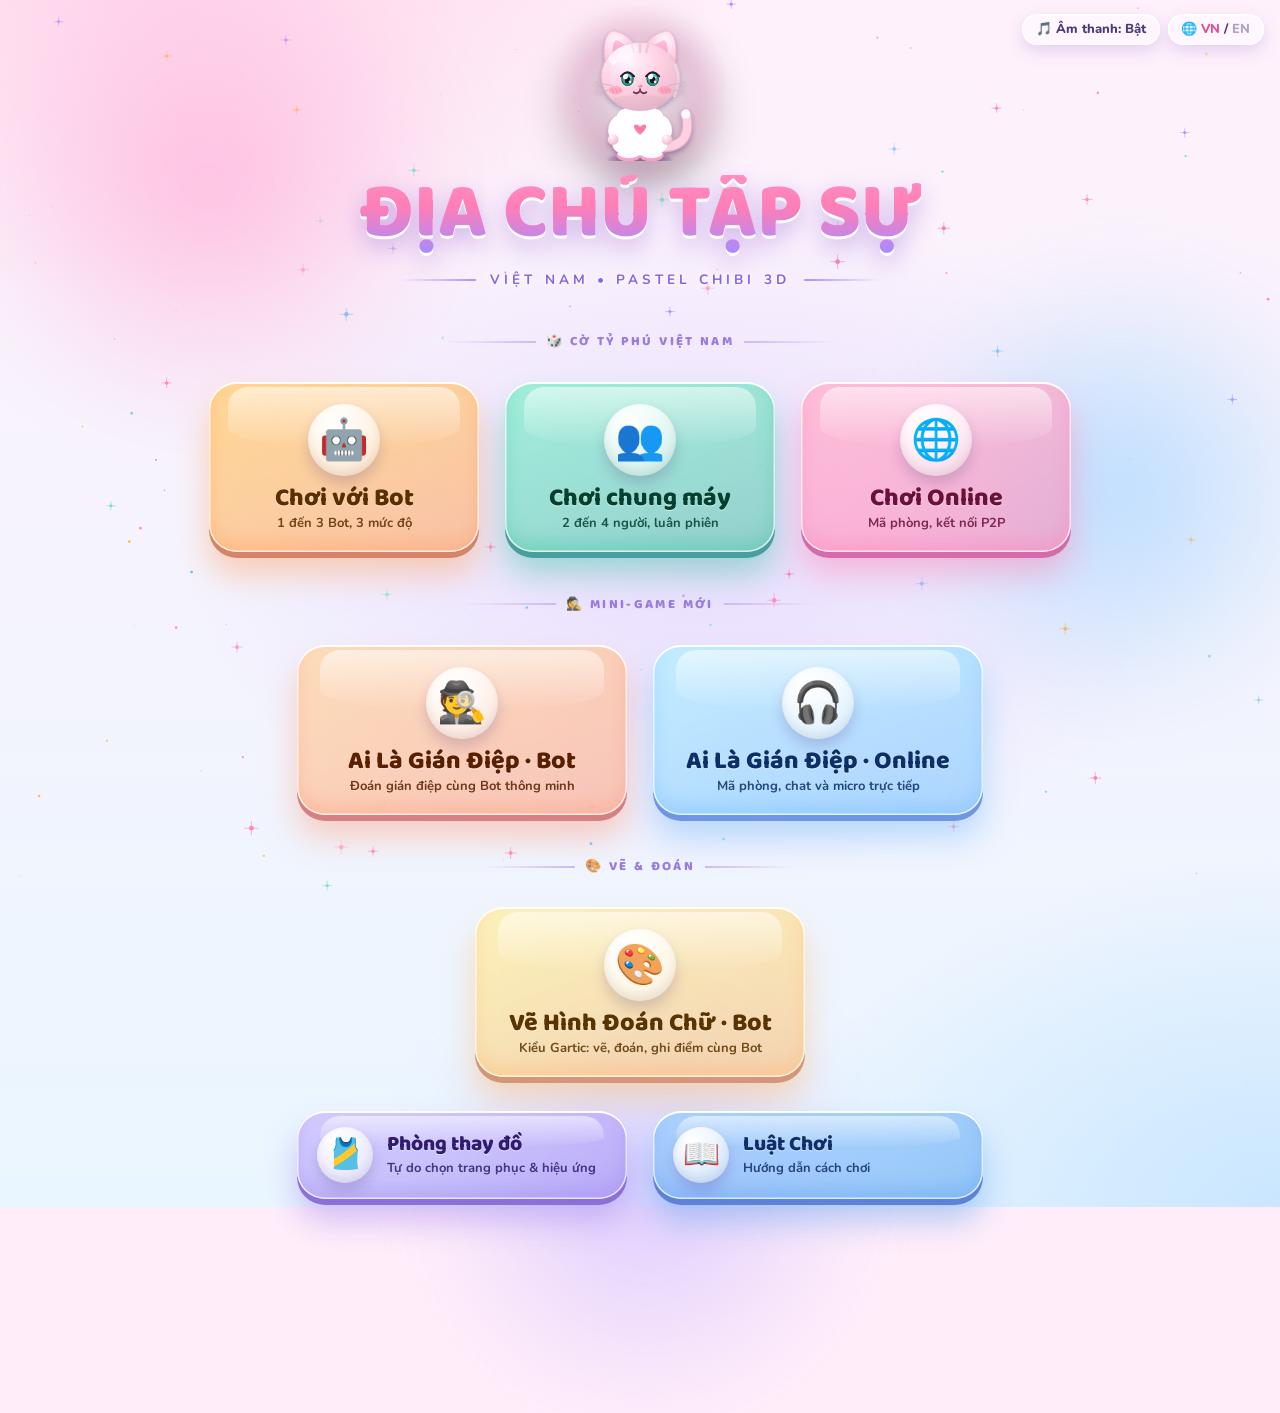
==== commit 23278919: "Mic phòng dùng chung, số bot tự chỉnh, phòng online cho game Vẽ, gộp bản mới (xây nhà, avatar) Co-Au" ====
--- a/index.html
+++ b/index.html
@@ -539,7 +539,7 @@
  #stage{overflow:hidden;min-height:0;justify-content:center;align-items:center;gap:0}
  #stage .view{display:none}
  .scene{touch-action:none;margin:0 auto}
- .plane{font-size:calc(var(--bs)*.0135)}
+ .plane{font-size:calc(var(--bs)*.0152)}
  .nm{padding:.05em .1em;word-break:normal;overflow-wrap:anywhere}
  .ic{font-size:1.5em;margin:0}
  .tile .ic[style]{font-size:1.45em!important}
@@ -559,10 +559,12 @@
 }
 /* ===== TƯƠNG TÁC ÔM / HÔN ===== */
 .tk .hop{position:relative;transform-origin:50% 100%;transition:transform .55s cubic-bezier(.3,1.5,.5,1)}
-.tk.iamv{transition:left .95s ease-in-out,top .95s ease-in-out}
-.tk.ia-a.ia-hugF .hop{transform:rotate(6deg)}.tk.ia-b.ia-hugF .hop{transform:rotate(-6deg)}
-.tk.ia-a.ia-kiss .hop{transform:rotate(11deg)}.tk.ia-b.ia-kiss .hop{transform:rotate(-11deg)}
-.tk.ia-a.ia-hugB .hop{transform:rotate(15deg)}.tk.ia-b.ia-hugB .hop{transform:rotate(-3deg)}
+.iag{position:absolute;left:0;top:0;width:0;height:0;transform-style:preserve-3d;will-change:transform;pointer-events:none}
+.tk .iag .hop{transition:none;transform-origin:50% 100%;will-change:transform}
+.tk.iah>.bd>.hop,.tk.iah>.bd>.lab{visibility:hidden}
+.tk.iaz{z-index:600!important}.tk.iaz.iab{z-index:601!important}
+.iaov{position:absolute;left:0;top:0;width:0;height:0;z-index:700;pointer-events:none;transform-style:preserve-3d;transition:opacity .25s}
+.iaov.out{opacity:0}
 .blushx{position:absolute;left:0;top:0;width:100%;height:10.45em;pointer-events:none;z-index:2;animation:iaIn .5s both}
 .blushx i{position:absolute;top:5.1em;width:1.5em;height:.9em;border-radius:50%;background:radial-gradient(#ff5f8f,rgba(255,95,143,0) 70%);opacity:.75}
 .blushx i:first-child{left:1.45em}.blushx i:last-child{right:1.45em}
@@ -860,6 +862,31 @@
 @media(max-width:1000px){.drwrap{grid-template-columns:1fr!important}.dr .drhd{padding:10px 12px 16px}.drsl{max-height:none;display:grid;grid-template-columns:repeat(auto-fill,minmax(160px,1fr));gap:2px 8px}}
 @media(max-width:900px){.drov:not(.full){position:absolute;inset:0;z-index:5;border-radius:14px;background:#fffdf8f2}}
 .dr .drrow .nm{display:block!important;flex:none!important;text-align:left!important;justify-content:flex-start!important}.dr .card.drp{background:linear-gradient(160deg,#f4ecff,#fffafd)!important;border:1px solid #d8c4f4!important;box-shadow:0 10px 30px rgba(150,110,210,.22)!important}.dr .drrow b{text-align:right}
+
+/* ===== Mic phòng thống nhất + số Bot tự chỉnh ===== */
+.mbtn{display:inline-flex;align-items:center;gap:6px;min-height:40px;min-width:40px;justify-content:center;flex:none;touch-action:manipulation;-webkit-tap-highlight-color:transparent;position:relative}
+.mbtn .wv{display:none;gap:2px;align-items:center;height:18px}
+.mbtn .wv b{display:block;width:3px;height:5px;border-radius:2px;background:currentColor;opacity:.85}
+.mbtn.on .wv{display:inline-flex}
+.mbtn.on.talk .wv b{animation:micWave .5s ease-in-out infinite}
+.mbtn.on.talk .wv b:nth-child(2){animation-delay:.1s}.mbtn.on.talk .wv b:nth-child(3){animation-delay:.2s}.mbtn.on.talk .wv b:nth-child(4){animation-delay:.3s}
+.mbtn.on.talk{box-shadow:0 0 0 3px #fff,0 0 0 6px rgba(63,191,106,.55)}
+.mbtn .mi{font-size:17px;line-height:1}
+#top .mbtn .mlb{display:none}
+#sp-bar .mbtn{margin-left:auto}
+.spp.speak{border-color:#3fbf6a!important;box-shadow:0 0 0 3px rgba(63,191,106,.4)}
+.spp.speak .av{animation:spkPulse .7s ease-in-out infinite alternate}
+@keyframes spkPulse{to{transform:scale(1.07)}}
+.spbots,.drbots{align-items:center;gap:6px}
+.spbots{flex-wrap:wrap}.spnum{width:78px!important;flex:none;max-width:78px;text-align:center;font-weight:800;background:#fff;color:#4b3a7d;border:2px solid #d8c4f4;border-radius:12px;min-height:40px}
+@media(max-width:560px){
+ #spy .sph{flex-wrap:nowrap;position:sticky;top:0;z-index:12;padding:6px 4px;background:rgba(255,240,250,.82);-webkit-backdrop-filter:blur(8px);backdrop-filter:blur(8px);border-radius:0 0 16px 16px}
+ #spy .sph h2{min-width:0;flex:1 1 0;font-size:clamp(15px,4.6vw,20px);white-space:nowrap;overflow:hidden;text-overflow:ellipsis}
+ #sp-bar .mbtn .mlb{font-size:12px}}
+@media(max-width:350px){#sp-bar .mbtn .mlb{display:none}}
+.drerr{color:#c1243f;font-weight:700;margin:6px 0;text-align:center}
+/* ===== Điện thoại: bàn cờ to, phối cảnh phẳng, dùng trọn chiều ngang ===== */
+@media(max-width:700px){.scene{perspective:calc(var(--bs)*3.4)}#stage{margin-inline:-6px}#dock{padding:6px 8px;gap:4px}.vseg button{min-height:34px}}
 </style></head><body>
 <canvas id="bg"></canvas>
 <div id="app">
@@ -1026,7 +1053,8 @@
   case 'st':case 'rr':case 'util':{
    const o=G.own[p.pos];
    if(o<0){G.phase='buy';break}
-   if(o===p.id||G.mort[p.pos])break;
+   if(o===p.id){if(t.t==='st'&&canBuild(p.pos,p.id))G.phase='upgrade';break}
+   if(G.mort[p.pos])break;
    const r=rentOf(p.pos,ds,opt);
    log(p.id,`${p.name} trả $${r} tiền thuê ${t.n} cho ${G.players[o].name}`);
    owe(p.id,r,o,'Tiền thuê '+t.n);break}
@@ -1077,20 +1105,19 @@
  moveAndLand(p,d1+d2)}
 
 /* ----- tài sản ----- */
-function canBuild(i,pid){const t=T[i];if(!t||t.t!=='st'||G.own[i]!==pid||!ownsAll(pid,t.g))return false;
- if(GRP[t.g].some(k=>G.mort[k]))return false;const h=G.hs[i];if(h>=5)return false;
- if(GRP[t.g].some(k=>G.hs[k]<h))return false;
+function canBuild(i,pid){const t=T[i];if(!t||t.t!=='st'||G.own[i]!==pid)return false;
+ if(G.mort[i])return false;const h=G.hs[i];if(h>=5)return false;
  if(h===4?G.bank.H<=0:G.bank.h<=0)return false;return G.players[pid].money>=t.h}
 function doBuild(i){const t=T[i],p=G.players[G.own[i]];p.money-=t.h;
  if(G.hs[i]===4){G.bank.h+=4;G.bank.H--}else G.bank.h--;G.hs[i]++;
  log(p.id,`${p.name} xây ${G.hs[i]===5?'khách sạn':'nhà'} tại ${t.n}`);fl(i,G.hs[i]===5?'Khách sạn!':'+Nhà','good');fx({k:'flash',tile:i});snd('build');botEmote(p.id,5)}
 function canSell(i,pid){const t=T[i];if(!t||t.t!=='st'||G.own[i]!==pid)return false;const h=G.hs[i];if(h<=0)return false;
- if(GRP[t.g].some(k=>G.hs[k]>h))return false;if(h===5&&G.bank.h<4)return false;return true}
+ if(h===5&&G.bank.h<4)return false;return true}
 function doSell(i){const t=T[i],p=G.players[G.own[i]];p.money+=t.h/2;
  if(G.hs[i]===5){G.bank.H++;G.bank.h-=4}else G.bank.h++;G.hs[i]--;
  log(p.id,`${p.name} bán nhà tại ${t.n} (+$${t.h/2})`);fl(i,'+$'+t.h/2,'good');snd('coin')}
 function canMort(i,pid){const t=T[i];if(!t||!t.price||G.own[i]!==pid||G.mort[i])return false;
- if(t.t==='st'&&GRP[t.g].some(k=>G.hs[k]>0))return false;return true}
+ if(t.t==='st'&&G.hs[i]>0)return false;return true}
 const unmortCost=i=>Math.round(T[i].mv*1.1);
 function canUnmort(i,pid){return !!T[i].price&&G.own[i]===pid&&G.mort[i]&&G.players[pid].money>=unmortCost(i)}
 
@@ -1142,16 +1169,18 @@
  switch(a){
   case 'emote':if(Number.isInteger(x)&&x>=0&&x<EMO.length&&Date.now()-(p.et||0)>700){p.et=Date.now();fx({k:'emote',pid,e:x});ok=true}break;
   case 'throw':if(x&&Number.isInteger(x.i)&&x.i>=0&&x.i<THR.length){const t=G.players[x.to];if(t&&!t.out&&x.to!==pid&&Date.now()-(p.tt||0)>1200){p.tt=Date.now();fx({k:'throw',from:pid,to:x.to,i:x.i});log(pid,`${p.name} ném ${THR[x.i].v} vào ${t.name}`);if(t.bot&&!p.bot&&Math.random()<.6)botThrow(t.id,pid,1);ok=true}}break;
-  case 'interact':if(x&&['hugF','hugB','kiss'].includes(x.kind)){const A=G.players[x.a],B=G.players[x.b];if(A&&B&&!A.out&&!B.out&&x.a!==x.b&&Date.now()-(G.itT||0)>4000){G.itT=Date.now();fx({k:'interact',a:x.a,b:x.b,kind:x.kind});ok=true}}break;
+  case 'interact':if(x&&['hugF','hugB','kiss'].includes(x.kind)){const A=G.players[x.a],B=G.players[x.b];if(A&&B&&!A.out&&!B.out&&x.a!==x.b&&Date.now()-(G.itT||0)>2000){G.itT=Date.now();fx({k:'interact',a:x.a,b:x.b,kind:x.kind});ok=true}}break;
   case 'roll':if(mine&&ph==='roll'){doRoll();ok=true}break;
   case 'jpay':if(mine&&ph==='roll'&&p.jail&&p.money>=50){p.money-=50;p.jail=false;p.jt=0;log(pid,`${p.name} nộp $50 để ra tù`);fl(p.pos,'-$50','bad');snd('pay');ok=true}break;
   case 'jcard':if(mine&&ph==='roll'&&p.jail&&p.fc.length){const f=p.fc.shift();G.deck[f.dk].push(f.ci);p.jail=false;p.jt=0;log(pid,`${p.name} dùng thẻ Ra Tù Miễn Phí`);fl(p.pos,'Tự do!','good');snd('coin');ok=true}break;
   case 'buy':if(mine&&ph==='buy'){const t=T[p.pos];if(p.money>=t.price){p.money-=t.price;G.own[p.pos]=pid;log(pid,`${p.name} mua ${t.n} giá $${t.price}`);fl(p.pos,'-$'+t.price,'gold');snd('buy');fx({k:'flash',tile:p.pos});botEmote(pid,3);endAction();ok=true}}break;
+  case 'upBuild':if(mine&&ph==='upgrade'){if(canBuild(p.pos,pid))doBuild(p.pos);endAction();ok=true}break;
+  case 'upSkip':if(mine&&ph==='upgrade'){endAction();ok=true}break;
   case 'noBuy':if(mine&&ph==='buy'){startAuction(p.pos);ok=true}break;
   case 'bid':{const au=G.auction;if(ph==='auction'&&au&&au.order[au.i]===pid&&Number.isFinite(x)&&x>au.bid&&x<=p.money){au.bid=Math.floor(x);au.who=pid;log(pid,`${p.name} trả $${au.bid}`);snd('tick');advanceAuction();ok=true}break}
   case 'pass':{const au=G.auction;if(ph==='auction'&&au&&au.order[au.i]===pid){au.passed.push(pid);log(pid,`${p.name} bỏ qua`);advanceAuction();ok=true}break}
   case 'end':if(mine&&ph==='end'){nextTurn();ok=true}break;
-  case 'build':if(mine&&(ph==='roll'||ph==='end')&&canBuild(x,pid)){doBuild(x);ok=true}break;
+  case 'build':if(mine&&(ph==='roll'||ph==='end'||ph==='upgrade')&&canBuild(x,pid)){doBuild(x);ok=true}break;
   case 'sell':if(mine&&(ph==='roll'||ph==='end'||ph==='debt')&&canSell(x,pid)){doSell(x);ok=true}break;
   case 'mort':if(mine&&(ph==='roll'||ph==='end'||ph==='debt')&&canMort(x,pid)){G.mort[x]=true;p.money+=T[x].mv;log(pid,`${p.name} thế chấp ${T[x].n} (+$${T[x].mv})`);fl(x,'+$'+T[x].mv,'good');snd('coin');ok=true}break;
   case 'unmort':if(mine&&(ph==='roll'||ph==='end')&&canUnmort(x,pid)){const c=unmortCost(x);p.money-=c;G.mort[x]=false;log(pid,`${p.name} chuộc ${T[x].n} (-$${c})`);fl(x,'-$'+c,'bad');snd('pay');ok=true}break;
@@ -1226,6 +1255,7 @@
  switch(G.phase){
   case 'roll':if(botManage(p))return true;if(p.jail){botJail(p);return true}if(botTradeIdea(p))return true;act(p.id,'roll');return true;
   case 'buy':act(p.id,botBuy(p)?'buy':'noBuy');return true;
+  case 'upgrade':act(p.id,(canBuild(p.pos,p.id)&&p.money-T[p.pos].h>=[0,350,220,130][p.bot]&&!(p.bot===1&&Math.random()<.4))?'upBuild':'upSkip');return true;
   case 'debt':if(p.money>=G.debt.amt)act(p.id,'payDebt');else if(!raiseCash(p))act(p.id,'bankrupt');return true;
   case 'end':if(botManage(p))return true;act(p.id,'end');return true}
  return false}
@@ -1246,7 +1276,7 @@
 const LS=mkStore('localStorage',MEM_L),SS=mkStore('sessionStorage',MEM_S);
 const SKINS=['#ffe0c7','#f9c9a0','#e3a878','#b87b50','#7a4a2b','#ffd0e2','#bfe3ff','#cdf2c4'];
 const HAIRC=['#3a2a22','#8a5a2b','#e0b25a','#d94f70','#6c7ae0','#2fb59a','#f2f2f2','#7a3cc8','#d8c08a'];
-const HAIRS=[['short','Tóc ngắn'],['long','Tóc dài'],['bangs','Mái thưa'],['slick','Vuốt ngược'],['bun','Búi tóc'],['mohawk','Tóc Gà Mái'],['rock','Tóc Nhạc Rock'],['none','Không tóc'],['spike','Tóc Dựng Highlight Bạc'],['part','Rẽ ngôi mái dài'],['swept','Vuốt ngược mái mỏng'],['layer','Tóc layer'],['six4','Rẽ ngôi 6/4 bồng'],['thin','Mái thưa nhẹ'],['faker','Tóc mái Faker'],['mrbeast','Tóc MrBeast'],['jack','Tóc Jack'],['giang','Tóc Trường Giang'],['oanh','Tóc Lý Nhã Kỳ'],['hang','Tóc búi phồng quý phái'],['james','Tóc James'],['seong','Tóc Seonghyeon'],['juhoon','Tóc Juhoon'],['keonho','Tóc Keonho'],['martin','Tóc Martin']];
+const HAIRS=[['short','Tóc ngắn'],['long','Tóc dài'],['bangs','Mái thưa'],['slick','Vuốt ngược'],['bun','Búi tóc'],['mohawk','Tóc Gà Mái'],['rock','Tóc Nhạc Rock'],['none','Không tóc'],['spike','Tóc Dựng Highlight Bạc'],['part','Rẽ ngôi mái dài'],['swept','Vuốt ngược mái mỏng'],['layer','Tóc layer'],['six4','Rẽ ngôi 6/4 bồng'],['thin','Mái thưa nhẹ'],['faker','Tóc mái Faker'],['mrbeast','Tóc MrBeast'],['jack','Tóc Jack'],['giang','Tóc Trường Giang'],['oanh','Tóc Lý Nhã Kỳ'],['hang','Tóc búi phồng quý phái'],['james','Tóc James'],['seong','Tóc Seonghyeon'],['juhoon','Tóc Juhoon'],['keonho','Tóc Keonho'],['martin','Tóc Martin'],['mixi','Tóc Độ Mixi Undercut'],['phien','Tóc Chị Phiến Undercut Dựng'],['kazuha','Tóc Kazuha Bạc']];
 const TYPES=[['nam','Bé Trai'],['nu','Bé Gái'],['meo','Mèo Chibi'],['cun','Cún Cưng'],['robot','Robot']];
 const SLOTS=[['outfit','Trang phục'],['head','Đầu / Mũ'],['eyes','Kính'],['acc','Phụ kiện'],['trail','Bước chân']];
 const ITEMS=[
@@ -1274,10 +1304,10 @@
 {id:'a_fan',s:'acc',n:'Quạt Giấy Hoa Sen',r:'R'},{id:'a_spear',s:'acc',n:'Giáo Mác Tấu Hài',r:'R'},
 {id:'o_stripe',s:'outfit',n:'Áo thun kẻ sọc xám',r:'C'},{id:'o_shirtw',s:'outfit',n:'Sơ mi trắng mở cổ',r:'C'},{id:'o_navy',s:'outfit',n:'Sơ mi xanh than huy hiệu',r:'C'},
 {id:'o_graytri',s:'outfit',n:'Thun xám tam giác đỏ',r:'C'},{id:'o_stripe2',s:'outfit',n:'Áo sọc tay lỡ',r:'C'},{id:'o_merch',s:'outfit',n:'Thun mặt cười',r:'C'},
-{id:'o_pinvest',s:'outfit',n:'Vest kẻ sọc',r:'R'},{id:'o_brownknit',s:'outfit',n:'Jacket nâu & len thừng',r:'R'},{id:'a_stud',s:'acc',n:'Khuyên tai bạc',r:'C'},
+{id:'o_nvest',s:'outfit',n:'Vest Gile Sọc Mở Ngực',r:'S'},{id:'o_nclassic',s:'outfit',n:'Vest Đen Cổ Điển Sexy',r:'S'},{id:'o_mixi',s:'outfit',n:'Độ Mixi Ba Lỗ',r:'S'},{id:'o_phien',s:'outfit',n:'Áo Ba Lỗ Đen Cơ Bắp',r:'S'},{id:'a_phien',s:'acc',n:'Râu ria lún phún Chị Phiến',r:'R'},{id:'o_kazuha',s:'outfit',n:'Kazuha Lá Phong',r:'S'},{id:'o_manhwa1',s:'outfit',n:'Manhwa Cá Tính: Thun Đen & Jeans',r:'R'},{id:'o_manhwa2',s:'outfit',n:'Manhwa Cá Tính: Blazer Đen & Quần Xám',r:'R'},{id:'o_nstreet',s:'outfit',n:'Set Streetwear thun đen & xăm',r:'S'},{id:'o_nblazer',s:'outfit',n:'Blazer Phóng Khoáng Hở Ngực',r:'S'},{id:'o_pinvest',s:'outfit',n:'Vest kẻ sọc',r:'R'},{id:'o_brownknit',s:'outfit',n:'Jacket nâu & len thừng',r:'R'},{id:'a_stud',s:'acc',n:'Khuyên tai bạc',r:'C'},{id:'a_mixi',s:'acc',n:'Râu kẽm & lông mày Độ Mixi',r:'R'},
 {id:'o_t1red',s:'outfit',n:'Áo khoác đỏ T1',r:'R'},{id:'o_beast',s:'outfit',n:'Thun xanh MrBeast',r:'C'},{id:'o_blazer',s:'outfit',n:'Blazer nâu sọc tie',r:'R'},{id:'a_beard',s:'acc',n:'Râu MrBeast',r:'C'},{id:'o_peachtee',s:'outfit',n:'Thun cam xanh biển',r:'C'},{id:'o_pinkgown',s:'outfit',n:'Đầm hồng bồng bềnh',r:'R'},{id:'a_whitebag',s:'acc',n:'Túi xách trắng',r:'C'},{id:'o_blackdress',s:'outfit',n:'Đầm đen viền trang sức',r:'R'},{id:'a_pearls',s:'acc',n:'Trang sức ngọc trai sang chảnh',r:'R'},{id:'o_leather',s:'outfit',n:'Trench coat da đen',r:'R'},{id:'o_denimscarf',s:'outfit',n:'Jacket jean xám & khăn dài',r:'R'},{id:'o_puffer',s:'outfit',n:'Puffer xanh nhạt & khăn họa tiết',r:'R'},{id:'o_plaid',s:'outfit',n:'Bomber ca-rô đỏ nâu',r:'R'},{id:'o_furhood',s:'outfit',n:'Khoác lông nâu & hoodie xám',r:'R'},{id:'e_thinround',s:'eyes',n:'Kính gọng tròn mảnh',r:'C'},
-{id:'h_james',s:'head',n:'Tóc James',r:'R'},{id:'h_seong',s:'head',n:'Tóc Seonghyeon',r:'R'},{id:'h_juhoon',s:'head',n:'Tóc Juhoon',r:'R'},{id:'h_keonho',s:'head',n:'Tóc Keonho',r:'R'},{id:'h_martin',s:'head',n:'Tóc Martin',r:'R'}];
-const HAIRHEAD={h_james:['james','#4a3326'],h_seong:['seong','#2a2220'],h_juhoon:['juhoon','#9a6a45'],h_keonho:['keonho','#2a2220'],h_martin:['martin','#c49a5a']};
+{id:'h_james',s:'head',n:'Tóc James',r:'R'},{id:'h_seong',s:'head',n:'Tóc Seonghyeon',r:'R'},{id:'h_juhoon',s:'head',n:'Tóc Juhoon',r:'R'},{id:'h_keonho',s:'head',n:'Tóc Keonho',r:'R'},{id:'h_martin',s:'head',n:'Tóc Martin',r:'R'},{id:'h_mixi',s:'head',n:'Tóc Độ Mixi Undercut',r:'R'},{id:'h_kazuha',s:'head',n:'Tóc Kazuha Bạc',r:'R'}];
+const HAIRHEAD={h_james:['james','#4a3326'],h_seong:['seong','#2a2220'],h_juhoon:['juhoon','#9a6a45'],h_keonho:['keonho','#2a2220'],h_martin:['martin','#c49a5a'],h_mixi:['mixi','#1c1a20'],h_kazuha:['kazuha','#ecebf2']};
 const ITEM=Object.fromEntries(ITEMS.map(i=>[i.id,i]));
 const featherSVG=(f,st,ln)=>`<svg viewBox="0 0 24 24" width="1em" height="1em" style="vertical-align:-.12em"><path d="M20 3C12 4 6 9 5 17L4 21L6 20C14 20 19 13 20 3Z" fill="${f}" stroke="${st}" stroke-width="1"/><path d="M5 20L16 8" stroke="${ln}" stroke-width="1" fill="none"/></svg>`;
 const LOTUS_SVG='<svg viewBox="0 0 24 24" width="1em" height="1em" style="vertical-align:-.12em"><path d="M12 3C9.4 7.6 9.4 13 12 18.5C14.6 13 14.6 7.6 12 3Z" fill="#ff8fb8"/><path d="M12 18.5C7 17.6 3.6 13.6 2.8 8.6C7.4 9 10.6 12.4 12 18.5Z" fill="#ffb3cf"/><path d="M12 18.5C17 17.6 20.4 13.6 21.2 8.6C16.6 9 13.4 12.4 12 18.5Z" fill="#ffb3cf"/><path d="M12 20.4C8 20.4 5 18.8 3.8 16.6C8 16.6 11 17.8 12 20.4ZM12 20.4C16 20.4 19 18.8 20.2 16.6C16 16.6 13 17.8 12 20.4Z" fill="#ff6fa3"/></svg>';
@@ -1307,6 +1337,23 @@
 const CUFF=(c,st)=>{const b=`<path d="M23.7 96.4 Q29 98 34.3 96.4 L33.2 99 Q29 100.4 24.8 99Z" fill="${c}" stroke="${st||'rgba(60,40,90,.3)'}" stroke-width=".6" stroke-linejoin="round"/>`;
  return `<g transform="rotate(14 29 91)">${b}</g><g transform="translate(100 0) scale(-1 1)"><g transform="rotate(14 29 91)">${b}</g></g>`};
 const PANTS=(c)=>`<path d="M30 107 Q50 111 70 107 L72 115 Q50 119 28 115Z" fill="${c}"/>`;
+const BTORSO='M24 85 Q23 72 50 71.5 Q77 72 76 85 L78 106 Q78 115 50 115 Q22 115 22 106Z';
+const barms=(f,st)=>`<ellipse cx="25" cy="91" rx="8.4" ry="11" transform="rotate(12 25 91)" fill="${f}" ${st||''}/><ellipse cx="75" cy="91" rx="8.4" ry="11" transform="rotate(-12 75 91)" fill="${f}" ${st||''}/>`;
+const bcuff=(c,st)=>{const b=`<path d="M17.4 97 Q25 99.4 32.6 97 L31.4 100.4 Q25 102 18.6 100.4Z" fill="${c}" stroke="${st||'rgba(60,40,90,.3)'}" stroke-width=".6" stroke-linejoin="round"/>`;return `<g transform="rotate(12 25 91)">${b}</g><g transform="translate(100 0) scale(-1 1)"><g transform="rotate(12 25 91)">${b}</g></g>`};
+const bslv=(c,o)=>{o=o||{};const id=o.u+'bs',rx=9,L=o.len||95,sp=`M${25-rx} 91 A${rx} 11 0 0 1 ${25+rx} 91 L${25+rx+.6} ${L} Q25 ${L+2} ${25-rx-.6} ${L}Z`,body=`<path d="${sp}" fill="${c}"/><path d="M${25-rx-.6} ${L} Q25 ${L+2} ${25+rx+.6} ${L}" stroke="${o.hem||'rgba(60,40,90,.28)'}" stroke-width="1.1" fill="none" stroke-linecap="round"/>`;return `<g transform="rotate(12 25 91)">${body}</g><g transform="translate(100 0) scale(-1 1)"><g transform="rotate(12 25 91)">${body}</g></g>`};
+const BPANTS=(c)=>`<path d="M26 107 Q50 112 74 107 L76 115 Q50 120 24 115Z" fill="${c}"/>`;
+const CHEST='M26.5 85 Q25 72 50 71.5 Q75 72 73.5 85 Q77.5 96 75 107 Q76 115 50 115 Q24 115 25 107 Q22.5 96 26.5 85Z';
+const marms=(f)=>`<ellipse cx="27.2" cy="91" rx="6.4" ry="9.8" transform="rotate(10 27.2 91)" fill="${f}"/><ellipse cx="72.8" cy="91" rx="6.4" ry="9.8" transform="rotate(-10 72.8 91)" fill="${f}"/>`;
+const SC=(g)=>`<g transform="translate(3.2 0) translate(23.6 91) scale(.86) translate(-23.6 -91)">${g}</g>`;
+const mirr=(g)=>`${g}<g transform="translate(100 0) scale(-1 1)">${g}</g>`;
+const pecs=(sk,bot)=>{const d=shade(sk,-30),l=shade(sk,44);return `<path d="M33 73 L67 73 L${bot[0]} ${bot[1]} L${100-bot[0]} ${bot[1]}Z" fill="${sk}"/><ellipse cx="41.4" cy="88" rx="9.4" ry="7.9" fill="${sk}" stroke="${d}" stroke-width=".7" stroke-opacity=".35"/><ellipse cx="58.6" cy="88" rx="9.4" ry="7.9" fill="${sk}" stroke="${d}" stroke-width=".7" stroke-opacity=".35"/><path d="M32.6 92.4 Q41 99.4 49.6 93.4 M50.4 93.4 Q59 99.4 67.4 92.4" stroke="${d}" stroke-width=".9" stroke-opacity=".55" fill="none" stroke-linecap="round"/><path d="M50 79 V97" stroke="${d}" stroke-width=".8" stroke-opacity=".5" stroke-linecap="round"/><ellipse cx="39" cy="84" rx="4.2" ry="2.1" transform="rotate(-20 38 83.6)" fill="${l}" opacity=".85"/><ellipse cx="61" cy="84" rx="4.2" ry="2.1" transform="rotate(20 62 83.6)" fill="${l}" opacity=".85"/><path d="M45 102 Q50 104 55 102" stroke="${d}" stroke-width=".6" fill="none" opacity=".4"/>`};
+const rollsl=(u,c,e,sk)=>{const l=shade(sk,30);const g=`<g transform="rotate(12 23.6 91)"><ellipse cx="23.6" cy="97.4" rx="4.6" ry="3.8" fill="${l}" opacity=".55"/><path d="M${23.6-9} 86 A9 11 0 0 1 ${23.6+9} 86 L${23.6+9.6} 88.4 Q23.6 90.6 ${23.6-9.6} 88.4Z" fill="${c}"/><path d="M13.6 87 Q23.6 90.2 33.6 87 L34.2 91.4 Q23.6 94.6 13 91.4Z" fill="${c}" stroke="${e}" stroke-width=".8" stroke-linejoin="round"/><path d="M14 89.2 Q23.6 92.4 33.4 89.2" stroke="${e}" stroke-width=".5" fill="none" opacity=".7"/><ellipse cx="20" cy="82" rx="3.4" ry="5" fill="#fff" opacity=".22"/></g>`;return mirr(SC(g))};
+const fullsl=(c,e)=>{const g=`<g transform="rotate(12 23.6 91)"><path d="M14.6 91 A9 11 0 0 1 32.6 91 L33.4 96.6 Q23.6 99 13.8 96.6Z" fill="${c}"/><path d="M13.8 96.6 Q23.6 99 33.4 96.6" stroke="${e}" stroke-width="1" fill="none"/><path d="M15 97.4 Q23.6 100 32.2 97.4 L31.6 100 Q23.6 102 15.6 100Z" fill="#fff" stroke="#d9d2ec" stroke-width=".6"/><ellipse cx="19.4" cy="83" rx="3.2" ry="5" fill="#fff" opacity=".14"/></g>`;return mirr(SC(g))};
+const VPANEL='M26.5 85 Q25 72.6 37 73.2 Q33 92 47 111 L29 114.5 Q25 113 25 107 Q22.5 97 26.5 85Z';
+const BPANTS2=(c)=>`<path d="M27 108 Q50 112.6 73 108 L77 116 Q50 121 23 116Z" fill="${c}"/>`;
+const MAPLE=(x,y,k,f)=>`<path transform="translate(${x} ${y}) scale(${k})" d="M0 -5 L1.4 -2.4 L4.2 -3.2 L3 -.4 L5.2 .8 L2.4 1.6 L2.8 4.4 L0 3 L-2.8 4.4 L-2.4 1.6 L-5.2 .8 L-3 -.4 L-4.2 -3.2 L-1.4 -2.4Z" fill="${f}"/>`;
+const SHOES=(c,sl)=>mirr(`<path d="M29.5 113 Q29.5 108.4 38 108.8 L47 110.6 Q52 113.4 48.4 118.6 L31 119.2 Q28.4 118 29.5 113Z" fill="${c}" stroke="rgba(0,0,0,.28)" stroke-width=".7" stroke-linejoin="round"/><path d="M29.4 116.4 H49.8" stroke="${sl}" stroke-width="1.7"/><path d="M36 111 l3 1.2 M38.5 109.8 l3 1.2" stroke="${sl}" stroke-width=".8" opacity=".85"/>`);
+const LEGS=(c)=>`<path d="M28.6 106 Q50 111.4 71.4 106 L70.5 113.4 L52 113 L50 111 L48 113 L29.5 113.4Z" fill="${c}"/>`;
 const ART={
 o_basic:(u,sk)=>['',`<path d="${TORSO}" fill="#fff"/>${arms('#fff')}<path d="M50 90 C44 85 42 91 50 97 C58 91 56 85 50 90Z" fill="#ff7aa5"/>`],
 o_vest:(u)=>['',`<path d="${TORSO}" fill="#23233a"/>${arms('#23233a')}<path d="M43 74 L50 94 L57 74Z" fill="#fff"/><path d="M48.5 80 L51.5 80 L52.6 98 L50 103 L47.4 98Z" fill="#e8344f"/><circle cx="40" cy="98" r="1.6" fill="#ffd24d"/><circle cx="60" cy="98" r="1.6" fill="#ffd24d"/>`],
@@ -1318,7 +1365,7 @@
 o_royal:(u)=>['',`<path d="M30 80 Q30 72 50 72 Q70 72 70 80 L76 112 Q50 118 24 112Z" fill="#8a5cf0"/>${arms('#8a5cf0')}<path d="M24 112 Q50 118 76 112 L75 107 Q50 113 25 107Z" fill="#fff"/><path d="M36 75 Q50 85 64 75 L64 82 Q50 92 36 82Z" fill="#fff"/><circle cx="42" cy="79" r="1.1" fill="#23233a"/><circle cx="52" cy="82" r="1.1" fill="#23233a"/><circle cx="59" cy="78" r="1.1" fill="#23233a"/><circle cx="50" cy="90" r="3" fill="url(#${u}g)"/>`],
 o_diam:(u)=>['',`<path d="${TORSO}" fill="#16161f"/>${arms('#16161f')}<path d="M43 74 L50 94 L57 74Z" fill="#fff"/><path d="M38 92 L41 88 L44 92 L41 99Z M56 96 L59 92 L62 96 L59 103Z M46 102 L49 99 L52 102 L49 108Z" fill="#c9f4ff" stroke="#fff" stroke-width=".6"/>${star(36,80,3.4,'#fff')}${star(65,88,2.8,'#fff')}${star(52,108,2.4,'#fff')}`],
 h_none:()=>['',''],
-h_james:()=>['',''],h_seong:()=>['',''],h_juhoon:()=>['',''],h_keonho:()=>['',''],h_martin:()=>['',''],
+h_james:()=>['',''],h_seong:()=>['',''],h_juhoon:()=>['',''],h_keonho:()=>['',''],h_martin:()=>['',''],h_mixi:()=>['',''],h_kazuha:()=>['',''],
 h_bucket:(u)=>['',`<path d="M26 27 Q26 5 50 5 Q74 5 74 27Z" fill="#ffe08a"/><ellipse cx="50" cy="27" rx="34" ry="7" fill="#f5c84a"/><path d="M28 24 Q50 30 72 24" stroke="#d9a62a" stroke-width="1.4" fill="none" stroke-dasharray="2 2"/>`],
 h_bunny:()=>['<ellipse cx="35" cy="3" rx="8" ry="24" transform="rotate(-12 35 3)" fill="#fff"/><ellipse cx="35" cy="4" rx="4" ry="17" transform="rotate(-12 35 4)" fill="#ffc2d6"/><ellipse cx="65" cy="3" rx="8" ry="24" transform="rotate(12 65 3)" fill="#fff"/><ellipse cx="65" cy="4" rx="4" ry="17" transform="rotate(12 65 4)" fill="#ffc2d6"/>',''],
 h_tophat:(u)=>['',`<ellipse cx="50" cy="22" rx="30" ry="5.5" fill="url(#${u}g)"/><path d="M33 22 L35 -6 Q50 -10 65 -6 L67 22Z" fill="url(#${u}g)"/><rect x="33" y="12" width="34" height="6" fill="#23233a"/><rect x="46" y="11" width="8" height="8" rx="1.5" fill="none" stroke="#ffd24d" stroke-width="1.4"/>`],
@@ -1362,12 +1409,35 @@
 o_graytri:(u,sk)=>['',`<path d="${TORSO}" fill="#d5d7dd"/>${arms(sk)}${SLV('#d5d7dd',{u})}<ellipse cx="50" cy="74" rx="10" ry="3.8" fill="#8d90a0"/><ellipse cx="50" cy="74.6" rx="7" ry="2.3" fill="${sk}"/><path d="M40 82 H60 L50 98Z" fill="none" stroke="#e8344f" stroke-width="2.2" stroke-linejoin="round"/>${PANTS('#2b2b3d')}`],
 o_stripe2:(u,sk)=>['',`<clipPath id="${u}t"><path d="${TORSO}"/></clipPath><path d="${TORSO}" fill="#fff"/><g clip-path="url(#${u}t)">${[78,92,106].map(y=>`<rect x="20" y="${y}" width="60" height="7" fill="#b5503a"/>`).join('')}</g>${arms(sk)}${SLV('#fff',{u,len:97,rx:7.3,flare:.9,hem:'#b5503a',hw:2.2,stripes:[[84,3.4,'#b5503a']]})}<ellipse cx="50" cy="74" rx="10" ry="3.8" fill="#fff" stroke="#d9d2ec" stroke-width=".8"/><ellipse cx="50" cy="74.6" rx="7" ry="2.3" fill="${sk}"/><path d="M40 74 Q50 88 60 74" stroke="#3a3a48" stroke-width=".9" fill="none"/><rect x="68.4" y="97" width="6.4" height="3.4" rx="1" fill="#2b2b3d" transform="rotate(-14 71 99)"/>${PANTS('#4a6fa8')}`],
 o_merch:(u,sk)=>['',`<path d="${TORSO}" fill="#fff" stroke="#e4def3" stroke-width=".8"/>${arms(sk)}${SLV('#fff',{u,hem:'#e0daf0'})}<ellipse cx="50" cy="74" rx="10" ry="3.8" fill="#e4def3"/><ellipse cx="50" cy="74.6" rx="7" ry="2.3" fill="${sk}"/><circle cx="50" cy="92" r="7.4" fill="#ffc933" stroke="#2a2a3a" stroke-width="1.2"/><ellipse cx="47.5" cy="88.5" rx=".9" ry="1.7" fill="#2a2a3a"/><ellipse cx="52.5" cy="88.5" rx=".9" ry="1.7" fill="#2a2a3a"/><text x="50" y="95.6" font-size="3.8" text-anchor="middle" font-weight="800" fill="#2a2a3a" font-family="Nunito,sans-serif">merch</text>${PANTS('#2b2b3d')}`],
+o_nstreet:(u,sk)=>['',`<path d="${BTORSO}" fill="#1c1c24"/>${barms(sk)}${bslv('#1c1c24',{u,len:93,hem:'#0e0e14'})}<ellipse cx="50" cy="73.6" rx="11.5" ry="4.2" fill="#0e0e14"/><ellipse cx="50" cy="74.4" rx="7.6" ry="2.5" fill="${sk}"/><path d="M49 66.6 V70.6 M47.6 68.2 H50.4 M45.8 69.6 H47 M53 69.6 H54.2" stroke="#2a2a3a" stroke-width=".9" stroke-linecap="round"/><path d="M24 96 q2.4 -3 4.6 -1 q1.8 2.6 3.6 .2 M26 99 q2 -2.4 4 -.6 M23.4 93 q2.6 -2 4 0.4" stroke="#6b5a58" stroke-width=".9" fill="none" stroke-linecap="round" opacity=".85" transform="rotate(12 25 91)"/><circle cx="24" cy="95.5" r="1.1" fill="#8a6a68" opacity=".7"/><path d="M33 86 Q31 98 34 108 M67 86 Q69 98 66 108" stroke="#fff" stroke-opacity=".1" stroke-width="1.6" fill="none" stroke-linecap="round"/><path d="M24 107 Q50 112 76 107 L80 115 Q50 121 20 115Z" fill="#6f93bd"/><path d="M50 109 V117 M36 109 L34 117 M64 109 L66 117" stroke="#4a6fa8" stroke-width=".8" fill="none"/>`],
+o_nvest:(u,sk)=>{const VEST='M29 84 Q28 73 36.2 72.8 L50 95.4 L63.8 72.8 Q72 73 71 84 L74 105 Q75 113.6 50 114.6 Q25 113.6 26 105Z';const d=shade(sk,-22);return ['',`<clipPath id="${u}p"><path d="${VEST}"/></clipPath><path d="${CHEST}" fill="#fff" stroke="#e4def3" stroke-width=".8"/><path d="M42 73 L58 73 L50 86Z" fill="${sk}"/><path d="M37.6 79 Q39 91.4 49 94.4 M62.4 79 Q61 91.4 51 94.4" stroke="#cfc8e0" stroke-width="1.1" fill="none" stroke-linecap="round" opacity=".8"/><ellipse cx="42.4" cy="85" rx="6.4" ry="7.4" fill="#e3ddf0" opacity=".9"/><ellipse cx="57.6" cy="85" rx="6.4" ry="7.4" fill="#e3ddf0" opacity=".9"/><path d="${VEST}" fill="#3c3c46" stroke="#2c2c36" stroke-width=".5" stroke-linejoin="round"/><g clip-path="url(#${u}p)" stroke="#c4c4d0" stroke-width=".55" opacity=".8">${[29,32,35,38,41,59,62,65,68,71].map(x=>`<path d="M${x} 74V115"/>`).join('')}${[46,54].map(x=>`<path d="M${x} 97V115"/>`).join('')}</g><path d="M50 97 V114" stroke="#26262e" stroke-width=".6" opacity=".7"/><path d="M30 90 Q28.6 100 30.6 108 M70 90 Q71.4 100 69.4 108" stroke="#fff" stroke-opacity=".12" stroke-width="1.6" fill="none" stroke-linecap="round"/>${mirr(`<path d="M38.4 72.8 L47.6 75.2 L43.4 84 L35.4 78.6Z" fill="#fff" stroke="#ddd7ee" stroke-width=".6" stroke-linejoin="round"/>`)}<path d="M47.6 77 L52.4 77 L51.6 81.4 L48.4 81.4Z" fill="#8c8c98" stroke="#6c6c78" stroke-width=".5" stroke-linejoin="round"/><path d="M48.4 81.4 L51.6 81.4 L52.8 99.4 L50 102.6 L47.2 99.4Z" fill="#9a9aa6" stroke="#6c6c78" stroke-width=".5" stroke-linejoin="round"/>${[104.4,108.6].map(y=>`<circle cx="50" cy="${y}" r="1.25" fill="#6a6a76" stroke="#4a4a56" stroke-width=".4"/><circle cx="49.6" cy="${y-.4}" r=".4" fill="#fff" opacity=".6"/>`).join('')}${marms(sk)}${rollsl(u,'#fff','#d9d2ec',sk)}${BPANTS2('#262a45')}`]},
+o_nblazer:(u,sk)=>['',`<path d="${CHEST}" fill="#fff" stroke="#e4def3" stroke-width=".8"/>${pecs(sk,[56,104])}${mirr(`<path d="M34.4 74 L44.6 75 L38 88 L36.4 106 L33.6 108Z" fill="#fff" stroke="#d9d2ec" stroke-width=".7" stroke-linejoin="round"/>`)}${mirr(`<path d="M26.5 85 Q25 72.6 36 73 L34.4 112.6 L29 114.5 Q25 113 25 107 Q22.5 97 26.5 85Z" fill="#23252f" stroke="#2c2e3a" stroke-width=".45" stroke-linejoin="round"/><path d="M35 73 L42 80.4 L36.6 91.6 L30.6 83Z" fill="#2f323f" stroke="#2c2e3a" stroke-width=".45" stroke-linejoin="round"/><path d="M25 94 Q28 104 31 110" stroke="#fff" stroke-opacity=".12" stroke-width="1.4" fill="none" stroke-linecap="round"/>`)}${mirr(`<path d="M37.6 72.6 L46.6 75 L40.6 85 L31 79.4Z" fill="#fff" stroke="#d9d2ec" stroke-width=".8" stroke-linejoin="round"/>`)}<path d="M42.6 76 Q50 94 57.4 76" stroke="#ffd24d" stroke-width=".9" fill="none" stroke-linecap="round"/><path d="M50 85.4 L51.8 88.4 L50 91.6 L48.2 88.4Z" fill="url(#${u}g)" stroke="#b27a10" stroke-width=".5" stroke-linejoin="round"/>${marms('#23252f')}${fullsl('#23252f','#101117')}<circle cx="50" cy="108" r="1" fill="#cfc8e6"/>${BPANTS2('#1d1f2b')}`],
+o_nclassic:(u,sk)=>['',`<clipPath id="${u}p"><path d="M26.5 85 Q25 72.6 37 73.2 Q33.5 94 48 113 L29 114.5 Q25 113 25 107 Q22.5 97 26.5 85Z"/></clipPath><path d="${CHEST}" fill="#fff" stroke="#e4def3" stroke-width=".8"/>${pecs(sk,[54,113])}${mirr(`<path d="M26.5 85 Q25 72.6 37 73.2 Q33.5 94 48 113 L29 114.5 Q25 113 25 107 Q22.5 97 26.5 85Z" fill="#1a1a24" stroke="#2c2e3a" stroke-width=".45" stroke-linejoin="round"/><g clip-path="url(#${u}p)"><path d="M24 80 Q32 92 40 108" stroke="#fff" stroke-opacity=".16" stroke-width="3" fill="none"/></g><path d="M22 94 Q30 102 39.6 99.4" stroke="#000" stroke-width=".8" fill="none" stroke-linecap="round" opacity=".3"/><circle cx="46" cy="109.4" r="1" fill="#d9a62a"/>`)}${mirr(`<path d="M38.6 72.6 L47.2 75.2 L42 86.4 L32.4 80Z" fill="#fff" stroke="#d9d2ec" stroke-width=".8" stroke-linejoin="round"/><path d="M36.4 73 L26.6 82.4 L33 87 L31 94 L41 82.6Z" fill="#262733" stroke="#2c2e3a" stroke-width=".45" stroke-linejoin="round"/>`)}<path d="M47 81 Q50 84 53 81" stroke="#cfc8e6" stroke-width=".6" fill="none"/>${marms('#16161d')}${fullsl('#16161d','#08080d')}${BPANTS2('#14141c')}`],
+o_mixi:(u,sk)=>['',`<path d="M33.5 74 L39 73.4 Q50 90 61 73.4 L66.5 74 Q67 82 68.8 90 L74.4 106 Q74.4 115 50 115 Q25.6 115 25.6 106 L31.2 90 Q33 82 33.5 74Z" fill="#1d1d24" stroke="#111118" stroke-width=".5" stroke-linejoin="round"/><path d="M36 76 Q35 86 33.4 96 M64 76 Q65 86 66.6 96" stroke="#fff" stroke-opacity=".08" stroke-width="1.4" fill="none"/><circle cx="50" cy="98" r="7.3" fill="#fff"/><path d="M43.6 95.4 L44.6 91.4 L46.6 93.6 L48 90.2 L50 92.8 L52.4 90.2 L53.4 93.4 L55.6 91.6 L56.4 95.6 Q50 92.6 43.6 95.4Z" fill="#1d1d24"/><circle cx="47" cy="97.4" r="2.2" fill="#fff" stroke="#1d1d24" stroke-width=".6"/><circle cx="53" cy="97.4" r="2.2" fill="#fff" stroke="#1d1d24" stroke-width=".6"/><circle cx="47.5" cy="97.6" r=".9" fill="#1d1d24"/><circle cx="52.5" cy="97.6" r=".9" fill="#1d1d24"/><path d="M46.2 101 Q50 104.4 53.8 101" stroke="#1d1d24" stroke-width=".8" fill="none" stroke-linecap="round"/><path d="M40.6 74 Q50 89.4 59.4 74" stroke="#d8dbe6" stroke-width=".9" fill="none" stroke-linecap="round"/><path d="M50 83 L48.6 85.6 L51.4 85.6Z" fill="#c9cddb"/><g transform="rotate(14 29 91)"><path d="M23.8 95.4 Q29 97.4 34.2 95.4" stroke="#2a2a33" stroke-width="2.2" fill="none" stroke-linecap="round"/><circle cx="25.6" cy="96.2" r="1" fill="#4a4a58"/><circle cx="29" cy="97" r="1" fill="#4a4a58"/><circle cx="32.4" cy="96.2" r="1" fill="#4a4a58"/></g><g transform="rotate(-14 71 91)"><rect x="65.4" y="94.2" width="11.2" height="3.2" rx="1" fill="#22222a"/><rect x="68.4" y="92.8" width="5.2" height="5.4" rx="1.2" fill="#4a4a5c" stroke="#15151b" stroke-width=".5"/><circle cx="71" cy="95.5" r=".8" fill="#9ad8ff"/></g>${LEGS('#24252f')}${SHOES('#f2f2f6','#2b2b3a')}`],
+o_phien:(u,sk)=>{const d=shade(sk,-34),l=shade(sk,34),T='#17171d';
+ const armL=`<ellipse cx="22.4" cy="91" rx="8.6" ry="11.2" transform="rotate(12 22.4 91)" fill="${sk}"/><ellipse cx="17.8" cy="88.6" rx="3.4" ry="5.4" transform="rotate(12 17.8 88.6)" fill="${l}" opacity=".5"/><path d="M18 97 Q22.4 99.4 27.8 96.6" stroke="${d}" stroke-width=".8" fill="none" stroke-linecap="round" opacity=".5"/><path d="M27 82.6 Q28.8 88 28 93" stroke="${d}" stroke-width=".8" fill="none" stroke-linecap="round" opacity=".35"/>`;
+ const tat=`<clipPath id="${u}tt"><ellipse cx="22.4" cy="91" rx="8.6" ry="11.2" transform="rotate(12 22.4 91)"/></clipPath><g clip-path="url(#${u}tt)"><g transform="translate(19.4 89) scale(1.12) translate(-25 -90)"><ellipse cx="25" cy="88.4" rx="9.4" ry="9.6" fill="#3a4a56" opacity=".42"/><path d="M31.4 83 Q24 79.6 19.4 85 Q16.4 91 21 95.2 Q26 97.6 29.2 93 Q30.8 88.4 26 87.2 Q22.2 87 22.4 90.6 Q23.2 93.2 26 92.2" stroke="#2b3843" stroke-width="1.9" fill="none" stroke-linecap="round" opacity=".95"/><path d="M17.4 81.6 Q20.4 86 18.4 90.6 Q23.4 88.4 22.6 83Z" fill="#25313c" opacity=".88"/><path d="M29.6 85.6 Q34 87.6 32.2 94 Q30.2 90.4 27.6 91Z" fill="#25313c" opacity=".82"/><path d="M17 97.6 Q22 94.4 27.4 99.4 M23 82 Q26 84.4 25.4 86.6" stroke="#2b3843" stroke-width=".9" fill="none" stroke-linecap="round" opacity=".75"/><circle cx="19.8" cy="96.4" r=".75" fill="#25313c"/><circle cx="24.6" cy="98.4" r=".75" fill="#25313c"/><circle cx="29" cy="97.4" r=".75" fill="#25313c"/><path d="M21.4 85.6 q1.6 -1.4 3.2 -.4" stroke="#8a9aa6" stroke-width=".6" fill="none" opacity=".5" stroke-linecap="round"/></g></g>`;
+ const tank=`<path d="M31.2 74.6 L38.4 73.4 Q50 95 61.6 73.4 L68.8 74.6 Q71.6 80 72.8 88 Q75.8 98 76 106 Q76 115 50 115 Q24 115 24 106 Q24.2 98 27.2 88 Q28.4 80 31.2 74.6Z" fill="${T}" stroke="#0b0b10" stroke-width=".5" stroke-linejoin="round"/><path d="M38.4 73.4 Q50 95 61.6 73.4" stroke="#32323d" stroke-width="1.1" fill="none" stroke-linecap="round"/><path d="M30 85 Q40 93.4 49.2 89 M50.8 89 Q60 93.4 70 85" stroke="#fff" stroke-opacity=".1" stroke-width="1.7" fill="none" stroke-linecap="round"/><path d="M32 93 Q41 99 49.4 94 M50.6 94 Q59 99 68 93" stroke="#000" stroke-opacity=".28" stroke-width="1" fill="none" stroke-linecap="round"/><path d="M50 94 V112" stroke="#000" stroke-opacity=".18" stroke-width=".9"/><path d="M28 98 Q27.4 104 28 109 M72 98 Q72.6 104 72 109" stroke="#fff" stroke-opacity=".08" stroke-width="1.4" fill="none" stroke-linecap="round"/>`;
+ const chest=`<path d="M40.2 74.8 Q44 76.4 47.4 75.4 M59.8 74.8 Q56 76.4 52.6 75.4" stroke="${d}" stroke-width=".8" fill="none" stroke-linecap="round" opacity=".38"/><path d="M50 76.4 V84.6" stroke="${d}" stroke-width=".9" fill="none" stroke-linecap="round" opacity=".4"/>`;
+ return ['',`${armL}<g transform="translate(100 0) scale(-1 1)">${armL}${tat}</g>${chest}${tank}${LEGS('#2c2f3d')}${SHOES('#f2f2f6','#2b2b3a')}`]},
+a_phien:(u,sk)=>{const d=shade(sk,-34),g='#2a211f',sg='#4a403f';let seed=11;const rnd=()=>(seed=(seed*9301+49297)%233280)/233280;const mk=(n,f)=>Array.from({length:n},()=>f()).join('');
+ const jw=mk(36,()=>{const a=(34+rnd()*112)*Math.PI/180,r=.93-rnd()*.07,x=50+34*r*Math.cos(a),y=46+30*r*Math.sin(a);return `<path d="M${x.toFixed(1)} ${y.toFixed(1)} l${(rnd()-.5).toFixed(1)} ${(.7+rnd()*.8).toFixed(1)}"/>`});
+ const ch=mk(14,()=>{const x=46+rnd()*8,y=69.6+rnd()*4.4;return `<path d="M${x.toFixed(1)} ${y.toFixed(1)} l${(rnd()*.8-.4).toFixed(1)} ${(.7+rnd()*.8).toFixed(1)}"/>`});
+ return ['',`<path d="M24.6 60.4 Q28.4 71.8 39 74.6 Q50 77.6 61 74.6 Q71.6 71.8 75.4 60.4" stroke="${sg}" stroke-width="1.7" fill="none" stroke-linecap="round" opacity=".3"/><g stroke="${sg}" stroke-width=".55" stroke-linecap="round" fill="none" opacity=".55">${jw}${ch}</g><path d="M50 56.9 Q45.6 55.4 41.4 58 Q45.8 59.4 50 58.2 Q54.2 59.4 58.6 58 Q54.4 55.4 50 56.9Z" fill="${g}" opacity=".9"/><path d="M42.6 57.2 Q46 56.4 49 57.2" stroke="#fff" stroke-width=".5" opacity=".25" fill="none" stroke-linecap="round"/><path d="M44.4 69.4 Q50 71.6 55.6 69.4" stroke="${sg}" stroke-width=".9" fill="none" stroke-linecap="round" opacity=".4"/>`]},
+o_kazuha:(u,sk)=>['',`<path d="${TORSO}" fill="#f6f2ee" stroke="#e2d9d0" stroke-width=".7"/>${arms(sk)}${SLV('#f6f2ee',{u,len:94,hem:'#d83a2c',hw:2.6})}<path d="M42 73 L50 89.6 L58 73Z" fill="${sk}"/><path d="M41.6 73 L52 95 M58.4 73 L48 95" stroke="#d83a2c" stroke-width="2.2" stroke-linecap="round"/><path d="M44.4 84.6 Q50 89.2 55.6 84.6" stroke="#d83a2c" stroke-width="1" fill="none"/><circle cx="44.4" cy="84.6" r="1.1" fill="#f2b84a"/><circle cx="55.6" cy="84.6" r="1.1" fill="#f2b84a"/>${MAPLE(35.6,92,.9,'#e8402a')}${MAPLE(33,99,.6,'#ff9a3c')}<path d="M27 100 Q50 105 73 100 L74 107 Q50 112 26 107Z" fill="#d83a2c" stroke="#9b2418" stroke-width=".6"/><rect x="46.6" y="100.4" width="6.8" height="6.6" rx="1.4" fill="#2b2530"/><circle cx="50" cy="103.7" r="1.5" fill="#f2b84a"/><path d="M50 88 L48.2 96 M50 88 L51.8 96" stroke="#d83a2c" stroke-width="1.2" stroke-linecap="round"/><g transform="rotate(14 29 91)"><path d="M23.7 93.6 Q29 95.6 34.3 93.6 L33.6 99.4 Q29 101 24.4 99.4Z" fill="#f4f4f8" stroke="#bdb8cf" stroke-width=".6"/><path d="M24.6 96.4 Q29 98 33.4 96.4" stroke="#d83a2c" stroke-width=".7" fill="none"/></g><path d="M62 76 C80 72 92 88 90 106 Q84 116 71 108 Q75 94 63 86Z" fill="#26232c" stroke="#15131a" stroke-width=".6"/><path d="M62 76 C80 72 92 88 90 106" stroke="#f08a2c" stroke-width="1.2" fill="none"/><path d="M90 106 Q84 116 71 108" stroke="#f08a2c" stroke-width="3.2" fill="none" stroke-linecap="round"/>${MAPLE(81,92,.95,'#e8402a')}${MAPLE(76,101,.7,'#ff9a3c')}${MAPLE(85,100,.55,'#e8402a')}<path d="M28 107 Q50 111.6 72 107 L74 115 Q50 120 26 115Z" fill="#26232c"/><path d="M27 112 Q50 117 73 112" stroke="#f08a2c" stroke-width="1.4" fill="none"/>${SHOES('#26232c','#f08a2c')}`],
+o_manhwa1:(u,sk)=>['',`<path d="${TORSO}" fill="#1d1d24"/>${arms(sk)}${SLV('#1d1d24',{u,hem:'#101016'})}<ellipse cx="50" cy="74" rx="10.4" ry="4" fill="#f2f2f6" stroke="#d6d6e0" stroke-width=".5"/><ellipse cx="50" cy="74.7" rx="7.4" ry="2.5" fill="${sk}"/><path d="M36 82 Q34.6 92 33.6 100 M64 82 Q65.4 92 66.4 100" stroke="#fff" stroke-opacity=".08" stroke-width="1.4" fill="none"/><path d="M26.4 103 Q50 108.4 73.6 103 L75 115.4 L52 115 L50 111 L48 115 L25 115.4Z" fill="#33426a"/><path d="M33 108 l1 6 M44 109 l-.6 5.6 M56 109 l.6 5.6 M67 108 l-1 6" stroke="#4c5d8a" stroke-width=".7" opacity=".7"/><rect x="26.6" y="101.4" width="46.8" height="3.6" rx="1" fill="#15151b"/><rect x="46.6" y="101.2" width="6.8" height="4" rx=".9" fill="#c8ccd8" stroke="#8d92a3" stroke-width=".5"/><rect x="48.2" y="102.4" width="3.6" height="1.6" fill="#15151b"/>${SHOES('#1d1d24','#fff')}`],
+o_manhwa2:(u,sk)=>['',`<path d="${TORSO}" fill="#2c2c36"/>${mirr(`<path d="M28.6 84 Q28.6 73 38.4 72.8 L41 112 Q27.6 114 26 106Z" fill="#1b1b22" stroke="#0e0e13" stroke-width=".5" stroke-linejoin="round"/><path d="M38.4 72.8 L45 82 L40 92 L33 82Z" fill="#26262f" stroke="#0e0e13" stroke-width=".5" stroke-linejoin="round"/>`)}<ellipse cx="50" cy="74" rx="9" ry="3.6" fill="#3a3a46"/><ellipse cx="50" cy="74.7" rx="6.4" ry="2.3" fill="${sk}"/>${arms('#1b1b22')}${SLV('#1b1b22',{u,len:97,hem:'#0e0e13'})}<path d="M26.4 105 Q50 110.4 73.6 105 L75 115.4 L52 115 L50 111 L48 115 L25 115.4Z" fill="#7f828e"/><path d="M34 109.6 l2 .8 M62 110.6 l2 -.6 M40 112 l1.6 .6" stroke="#a5a8b3" stroke-width=".8" opacity=".8"/><rect x="26.6" y="103.4" width="46.8" height="2.6" rx="1" fill="#15151b"/>${SHOES('#2a2a33','#d9d9e2')}`],
 o_pinvest:(u,sk)=>['',`<clipPath id="${u}t"><path d="${TORSO}"/></clipPath><path d="${TORSO}" fill="#1b2146"/>${arms('#1b2146')}<path d="M26 82 L24 100 M30 82 L28 100 M74 82 L76 100 M70 82 L72 100" stroke="#e9ecff" stroke-width=".5" opacity=".7"/><g clip-path="url(#${u}t)">${[...Array(12)].map((_,i)=>`<rect x="${27+i*4.2}" y="70" width=".7" height="48" fill="#e9ecff" opacity=".85"/>`).join('')}</g><path d="M41 73 L50 100 L59 73Z" fill="#0f1a4a"/><path d="M44.5 73 L50 85 L55.5 73Z" fill="${sk}"/><path d="M38 73 L47 100 L36 96Z M62 73 L53 100 L64 96Z" fill="#232b57" stroke="#e9ecff" stroke-width=".5" stroke-linejoin="round"/><circle cx="50" cy="104" r="1.2" fill="#8e97c9"/>${CUFF('#232b57','#e9ecff')}`],
 o_brownknit:(u,sk)=>['',`<path d="${TORSO}" fill="#efe3cc"/>${[0,1,2].map(i=>`<path d="M${42+i*8} 78 q3 4 0 8 t0 8 t0 8 t0 8" stroke="#cdbb97" stroke-width="1.4" fill="none"/>`).join('')}${arms('#6b4527')}<path d="M29 84 Q29 73 40 72.5 L41 114 Q27 115 26 106Z" fill="#6b4527"/><path d="M71 84 Q71 73 60 72.5 L59 114 Q73 115 74 106Z" fill="#6b4527"/><ellipse cx="50" cy="74" rx="9" ry="3.6" fill="#efe3cc" stroke="#cdbb97" stroke-width=".8"/><ellipse cx="50" cy="74.6" rx="5.8" ry="2" fill="${sk}"/><path d="M36 73 L40 82 L32 78Z M64 73 L60 82 L68 78Z" fill="#7d5430" stroke="#4a2e16" stroke-width=".6" stroke-linejoin="round"/>${CUFF('#efe3cc','#cdbb97')}${PANTS('#3a2a22')}`],
 o_t1red:(u,sk)=>['',`<path d="${TORSO}" fill="#e32230"/>${arms('#e32230')}${CUFF('#b8141f','#7d0c15')}<path d="M30 80 L36 78.4 M30.6 82.2 L35.5 80.8 M70 80 L64 78.4 M69.4 82.2 L64.5 80.8" stroke="#fff" stroke-width=".8" stroke-linecap="round" opacity=".9"/><ellipse cx="50" cy="74.2" rx="7.4" ry="3" fill="${sk}"/><path d="M50 79.5 L39 72.6 Q35.6 75.4 38 79.6 L47 85Z M50 79.5 L61 72.6 Q64.4 75.4 62 79.6 L53 85Z" fill="#c8182a" stroke="#8f0f1c" stroke-width=".7" stroke-linejoin="round"/><path d="M50 82 V114" stroke="#a8121e" stroke-width="1.1"/>${[89,96,103,110].map(y=>`<circle cx="50" cy="${y}" r="1.2" fill="#c8182a" stroke="#8f0f1c" stroke-width=".6"/>`).join('')}<circle cx="61" cy="85" r="2.7" fill="none" stroke="#fff" stroke-width=".9"/><path d="M61 82.8 V85 L63 86.2 M61 85 L59 86.2" stroke="#fff" stroke-width=".6" fill="none"/><text x="61" y="93.4" font-size="6.4" text-anchor="middle" font-weight="900" fill="#fff" font-family="Nunito,sans-serif">T1</text><path d="M35 91 V86 H43 V91" stroke="#fff" stroke-width="1.1" fill="none" stroke-linejoin="round"/><path d="M35.6 93.4 H42.4" stroke="#fff" stroke-width=".7" stroke-linecap="round"/><path d="M27 111.5 Q50 117 73 111.5" stroke="#b8141f" stroke-width="1.6" fill="none" stroke-linecap="round"/><path d="M33 86 Q31 96 34 106" stroke="#fff" stroke-opacity=".18" stroke-width="1.6" fill="none" stroke-linecap="round"/>${PANTS('#2b2b3d')}`],
 e_thinround:()=>['',`<g fill="rgba(255,255,255,.14)" stroke="#2f2f3d" stroke-width="1"><circle cx="39" cy="49" r="7.6"/><circle cx="61" cy="49" r="7.6"/></g><path d="M46.6 48 Q50 46 53.4 48M31.4 47 L25 45.5M68.6 47 L75 45.5" stroke="#2f2f3d" stroke-width="1" fill="none" stroke-linecap="round"/><path d="M34 44.4 Q37 42.6 40 43.4M56 43.4 Q59 42.6 62 44.4" stroke="#fff" stroke-width="1.2" opacity=".7" fill="none" stroke-linecap="round"/>`],
 o_beast:(u,sk)=>['',`<path d="${TORSO}" fill="#2f86e6"/>${arms(sk)}${SLV('#2f86e6',{u,hem:'#1f62b8'})}<ellipse cx="50" cy="74" rx="10" ry="3.9" fill="#1f62b8"/><ellipse cx="50" cy="74.7" rx="7" ry="2.4" fill="${sk}"/><path d="M38 91 Q37.5 84.5 43.5 83.5 L44 79.5 L48 84 Q53 82.5 58.5 86.5 L62.5 91 Q61.5 93.5 58.5 93.2 L59.5 97.5 L55.5 96 Q52.5 100.5 47 99.5 Q39.5 97.5 38 91Z" fill="#2cc0d8" stroke="#0e7c98" stroke-width=".6" stroke-linejoin="round"/><path d="M57 92.4 L62 92.8 L59 96.8 L56.6 94.6Z" fill="#ff6f9a"/><path d="M57.6 92.6 L58.6 95.2 L59.6 92.8Z M59.8 93 L60.6 94.8 L61.6 93Z" fill="#fff"/><ellipse cx="53.4" cy="89.2" rx="2.3" ry="1.6" fill="#fff"/><circle cx="54" cy="89.3" r=".9" fill="#12303d"/><path d="M36.6 87.6 L50.5 87.2 L49 88.9 L56.4 88.6 L45 92 L46.8 90.2 L36.6 90.4Z" fill="#ff4f9a" stroke="#c9266f" stroke-width=".4" stroke-linejoin="round"/><path d="M42 94 Q46 98 51 96.4" stroke="#fff" stroke-width=".8" fill="none" opacity=".6" stroke-linecap="round"/>${PANTS('#2b2b3d')}`],
 o_blazer:(u,sk)=>['',`<defs><pattern id="${u}p" width="3" height="3" patternUnits="userSpaceOnUse"><rect width="3" height="3" fill="#7a5a3a"/><path d="M0 0H1.5V1.5H0ZM1.5 1.5H3V3H1.5Z" fill="#5a3f26"/></pattern><clipPath id="${u}v"><path d="M41 72.6 Q50 77 59 72.6 L50 99Z"/></clipPath><clipPath id="${u}w"><path d="M50.5 83 L55 83 L55.6 101 L53 103.4 L50 101Z"/></clipPath></defs><path d="${TORSO}" fill="url(#${u}p)"/>${arms('url(#'+u+'p)')}${CUFF('#eaf2fa','#9bb4cc')}<path d="M41 72.6 Q50 77 59 72.6 L50 99Z" fill="#bcd6ee"/><g clip-path="url(#${u}v)" stroke="#86aad2" stroke-width=".7"><path d="M44 72V99M47 72V99M50 72V99M53 72V99M56 72V99"/></g><ellipse cx="50" cy="74" rx="6.4" ry="2.4" fill="${sk}"/><path d="M35 74 L42 72.6 L50 99 L41.5 92 L37.5 84Z M65 74 L58 72.6 L50 99 L58.5 92 L62.5 84Z" fill="#5f4126" stroke="#3a2614" stroke-width=".7" stroke-linejoin="round"/><path d="M37.5 84 L41.5 85.5 M62.5 84 L58.5 85.5" stroke="#3a2614" stroke-width=".7"/><path d="M50 78.4 L43.2 72.6 L41.6 77.4 L47.6 81Z M50 78.4 L56.8 72.6 L58.4 77.4 L52.4 81Z" fill="#d9e8f6" stroke="#8fa9c4" stroke-width=".6" stroke-linejoin="round"/><path d="M48 82 L51.5 82 L51.2 98.4 L49.6 100 L47.6 98.4Z" fill="#7d1d2c" stroke="#4d0f1a" stroke-width=".4" stroke-linejoin="round"/><path d="M47.4 78.8 L51.4 78.8 L51 82.6 L48 82.6Z" fill="#7d1d2c" stroke="#4d0f1a" stroke-width=".4" stroke-linejoin="round"/><path d="M50.5 83 L55 83 L55.6 101 L53 103.4 L50 101Z" fill="#6d7aa0" stroke="#3d4668" stroke-width=".4" stroke-linejoin="round"/><g clip-path="url(#${u}w)" stroke="#e3e9f5" stroke-width="1"><path d="M49 90 L57 86 M49 95 L57 91 M49 100 L57 96 M49 105 L57 101"/></g><path d="M50.6 79.6 L54.8 79.6 L54 83.2 L51.6 83.2Z" fill="#6d7aa0" stroke="#3d4668" stroke-width=".4" stroke-linejoin="round"/><path d="M50 99 V114" stroke="#3a2614" stroke-width="1"/><circle cx="47" cy="105" r="1.3" fill="#3a2614"/><path d="M31 100 L39 101.2 M69 100 L61 101.2" stroke="#3a2614" stroke-width=".9" stroke-linecap="round"/>${PANTS('#4a4c58')}`],
+a_mixi:(u,sk)=>{const d=shade(sk,-34),g='#1f1b22',sg='#4b4650';let seed=7;const rnd=()=>(seed=(seed*9301+49297)%233280)/233280;const mk=(n,f)=>Array.from({length:n},()=>f()).join('');
+ const mo=mk(16,()=>{const x=43+rnd()*14,y=54.6+rnd()*3;return `<path d="M${x.toFixed(1)} ${y.toFixed(1)} l${(rnd()*1.2-.3).toFixed(1)} ${(.8+rnd()*.9).toFixed(1)}"/>`});
+ const ch=mk(26,()=>{const x=45.4+rnd()*9.2,y=68.6+rnd()*6.6;return `<path d="M${x.toFixed(1)} ${y.toFixed(1)} l${(rnd()*1-.5).toFixed(1)} ${(.8+rnd()*1)}"/>`});
+ const jw=mk(34,()=>{const a=(36+rnd()*108)*Math.PI/180,r=1-rnd()*.09,x=50+34*r*Math.cos(a)*.94,y=46+30*r*Math.sin(a)*.93;return `<path d="M${x.toFixed(1)} ${y.toFixed(1)} l${(rnd()-.5).toFixed(1)} ${(.7+rnd()*.8).toFixed(1)}"/>`});
+ return ['',`<path d="M30.4 43 Q37 36.2 46.8 40.2" stroke="${g}" stroke-width="3.4" fill="none" stroke-linecap="round"/><path d="M69.6 43 Q63 36.2 53.2 40.2" stroke="${g}" stroke-width="3.4" fill="none" stroke-linecap="round"/><path d="M28.2 50.4 L24.6 49 M28.6 53.6 L24.8 53.4 M29.6 56.6 L26.2 57.6 M71.8 50.4 L75.4 49 M71.4 53.6 L75.2 53.4 M70.4 56.6 L73.8 57.6" stroke="${d}" stroke-width=".9" fill="none" stroke-linecap="round" opacity=".75"/><path d="M38.4 57.6 Q35.6 62 38.6 66 M61.6 57.6 Q64.4 62 61.4 66" stroke="${d}" stroke-width=".7" fill="none" stroke-linecap="round" opacity=".32"/><ellipse cx="50" cy="56.2" rx="7.4" ry="1.7" fill="${sg}" opacity=".16"/><ellipse cx="50" cy="71.8" rx="5" ry="4.2" fill="${sg}" opacity=".16"/><g stroke="${sg}" stroke-width=".6" stroke-linecap="round" fill="none" opacity=".62">${mo}${ch}</g><g stroke="${sg}" stroke-width=".5" stroke-linecap="round" fill="none" opacity=".3">${jw}</g>`]},
 a_beard:()=>['',`<path d="M21.6 60 C22 66 26 72 33 75 Q41.5 78 50 78 Q58.5 78 67 75 C74 72 78 66 78.4 60 Q76 62 74 61 Q69 67 58 66.8 Q50 69.4 42 66.8 Q31 67 26 61 Q24 62 21.6 60Z" fill="#8a5a35" stroke="#5d3a1e" stroke-width=".6" stroke-linejoin="round"/><path d="M41.5 57.4 Q45.5 54.8 50 56.4 Q54.5 54.8 58.5 57.4 Q55.5 59.4 50 58.2 Q44.5 59.4 41.5 57.4Z" fill="#8a5a35" stroke="#5d3a1e" stroke-width=".5" stroke-linejoin="round"/><path d="M42.4 58 Q39 61 40.4 66.6" stroke="#8a5a35" stroke-width="3" fill="none" stroke-linecap="round"/><path d="M57.6 58 Q61 61 59.6 66.6" stroke="#8a5a35" stroke-width="3" fill="none" stroke-linecap="round"/><path d="M30 70 Q36 73.6 44 73.6 M70 70 Q64 73.6 56 73.6" stroke="#d6a373" stroke-width="1" fill="none" opacity=".6" stroke-linecap="round"/><path d="M30 64 l1.4 2.4 M36 69 l1.2 2.2 M70 64 l-1.4 2.4 M64 69 l-1.2 2.2 M50 72 v2.4" stroke="#5d3a1e" stroke-width=".7" opacity=".5" stroke-linecap="round"/>`],
 o_peachtee:(u,sk)=>['',`<path d="${TORSO}" fill="#f7a587"/>${arms(sk)}${SLV('#f7a587',{u,hem:'#e08666'})}<ellipse cx="50" cy="74" rx="10" ry="3.9" fill="#e48a6c"/><ellipse cx="50" cy="74.7" rx="7" ry="2.4" fill="${sk}"/><path d="M34 84 Q36 96 35 108 M66 84 Q64 96 65 108" stroke="#e48a6c" stroke-width=".9" fill="none" stroke-linecap="round" opacity=".5"/>${PANTS('#5fcaf0')}<path d="M30 107 Q50 111 70 107" stroke="#3fa9d4" stroke-width=".8" fill="none"/>`],
 o_pinkgown:(u,sk)=>{const sl=`<ellipse cx="29" cy="90" rx="8.4" ry="11" fill="rgba(250,198,212,.72)" stroke="#f0a2b8" stroke-width=".6"/><path d="M21 87 Q29 77.5 37 87 L36.4 92 Q29 94.4 21.6 92Z" fill="#f4b8c6"/><path d="M24 90 Q29 93 34 90 M23.4 94 Q29 96.6 34.6 94" stroke="#fff" stroke-width=".7" fill="none" opacity=".7"/><path d="M23.2 96.6 q1.6 -1.6 3.1 0 q1.6 -1.6 3.1 0 q1.6 -1.6 3.1 0 q1.6 -1.6 3.1 0 L35.6 99.8 q-1.6 1.7 -3.1 0 q-1.6 1.7 -3.1 0 q-1.6 1.7 -3.1 0 q-1.6 1.7 -3.1 0Z" fill="#fbd9e2" stroke="#e48fa8" stroke-width=".5" stroke-linejoin="round"/>`;
@@ -1444,6 +1514,17 @@
   if(h==='short')hairF=cap+lock+strand('M50 9 Q42 14 34 24 M50 9 Q58 14 66 24');
   if(h==='bangs')hairF=`<path d="M16 48 C12 17 36 8 50 8 C66 8 88 17 84 48 C80 41 77 36 71 33 C69 40 63 42 58 36 C56 42 49 43 45 36 C42 42 35 42 32 34 C27 37 21 41 16 48Z" fill="${K}" ${ST}/>`+hl('M27 23 Q36 15 50 14')+strand('M44 11 Q41 22 40 33 M58 11 Q60 22 62 32')+lock;
   if(h==='slick')hairF=`<path d="M17 45 C12 10 56 0 85 30 C87 38 83 45 83 45 C72 27 42 22 17 45Z" fill="${K}" ${ST}/>`+hl('M32 17 Q52 10 72 21')+lock;
+  if(h==='mixi'){const stub=(d)=>`<path d="${d}" stroke="${ln}" stroke-width=".55" stroke-linecap="round" fill="none" opacity=".4"/>`;
+   hairF=`<path d="M17 47 C15.4 40 18 33 23.4 30.4 L25.6 36 L23.6 46Z M83 47 C84.6 40 82 33 76.6 30.4 L74.4 36 L76.4 46Z" fill="#8f858e" opacity=".3"/>`
+   +stub('M19 37.6 l1.8 .6 M19.4 40.6 l2 .4 M19 43.8 l1.8 .2 M21.6 35.4 l1.5 .8 M22.4 39.2 l1.7 .3 M22.2 42.6 l1.5 .2 M81 37.6 l-1.8 .6 M80.6 40.6 l-2 .4 M81 43.8 l-1.8 .2 M78.4 35.4 l-1.5 .8 M77.6 39.2 l-1.7 .3 M77.8 42.6 l-1.5 .2')
+   +`<path d="M29 16 L28 9 L36 12 L38 4 L46 10 L50 2 L57 9 L65 3 L67 10 L74 7 L74 17Z" fill="${K}" ${ST}/><path d="M22 38 C18 22 26 12 40 10 C52 9 66 9 76 14 C84 20 84 30 80 38 Q78 33 74 31.6 Q64 30 56 31.6 Q46 29.6 38 31.6 Q31 32 26.4 35Z" fill="${K}" ${ST}/>`
+   +hl('M33 17 Q48 8 68 10')+strand('M30 30 Q38 18 52 10 M42 30 Q50 18 64 8 M54 31 Q62 20 74 12 M26 33 Q30 24 36 16')}
+  if(h==='phien'){const stub=(d)=>`<path d="${d}" stroke="${ln}" stroke-width=".55" stroke-linecap="round" fill="none" opacity=".42"/>`;
+   hairF=`<path d="M17 48 C15 41 17.6 34 23 31 L25.4 37 L23.6 47Z M83 48 C85 41 82.4 34 77 31 L74.6 37 L76.4 47Z" fill="#8f858e" opacity=".3"/>`
+   +stub('M19.4 38 l1.8 .6 M19.6 41 l2 .4 M19.2 44 l1.8 .2 M21.8 35.6 l1.5 .8 M22.6 39.4 l1.7 .3 M22.4 42.8 l1.5 .2 M80.6 38 l-1.8 .6 M80.4 41 l-2 .4 M80.8 44 l-1.8 .2 M78.2 35.6 l-1.5 .8 M77.4 39.4 l-1.7 .3 M77.6 42.8 l-1.5 .2')
+   +`<path d="M30 17 L30.6 10 L37 13 L39 5.6 L45 11 L50 4 L56 10.6 L62 5.6 L64 12.6 L70 9.6 L71 18Z" fill="${K}" ${ST}/><path d="M23 38 C19 23 26 13 40 10.6 C52 9 66 9.4 76 14 C84 20.4 83 30 79.6 38 Q77.6 33 73.6 31 Q64 29 50 29.4 Q37 29 26.6 33.4Z" fill="${K}" ${ST}/>`
+   +hl('M33 17 Q48 9 68 11')+strand('M32 30 Q38 19 50 11 M44 29 Q51 19 62 9 M56 29.6 Q64 20 73 12 M27 33 Q30 25 36 17')}
+  if(h==='kazuha'){hairB=`<path d="M78 38 C98 40 100 74 87 97 C89 79 88 62 79 55Z" fill="${K}" ${ST}/><path d="M88 60 Q91 76 87 90" stroke="${ln}" stroke-width="1" opacity=".25" fill="none"/><ellipse cx="86.6" cy="49" rx="3.2" ry="2.6" transform="rotate(-20 86.6 49)" fill="#d8412f" stroke="#9b2418" stroke-width=".5"/><circle cx="86.6" cy="49" r="1" fill="#f2b84a"/>`;hairF=`<path d="M16 50 C8 14 34 0 50 2 C66 0 92 14 84 50 C84 52 82 54 80 52 C79 46 77 40 74 36 L68 45 L62 33 L55 44 L48 32 L41 43 L34 33 L28 43 L24 38 C21 44 20 50 19 54 Q17 55 16 50Z" fill="${K}" ${ST}/><path d="M61 33 L67 46 L58.4 40Z" fill="#d8412f"/>`+hl('M26 17 Q38 8 54 8')+strand('M36 11 Q31 21 29 31 M64 11 Q69 21 71 31')+`<path d="M48 4 Q45 -6 54 -8 Q51 -2 56 3" stroke="${K}" stroke-width="2.6" fill="none" stroke-linecap="round"/>`}
   if(h==='bun')hairF=`<circle cx="50" cy="6" r="10.5" fill="${K}" ${ST}/><circle cx="46" cy="3" r="3" fill="#fff" opacity=".3"/>`+cap+lock;
   if(h==='mohawk')hairF=`<path d="M17 45 C14 28 30 19 50 19 C70 19 86 28 83 45 C76 34 64 28 50 28 C36 28 24 34 17 45Z" fill="${K}" opacity=".4"/><path d="M35 27 Q31 17 36 9 Q37 15 41 10 Q41 0 46 -5 Q48 3 50 -9 Q52 3 54 -5 Q59 0 59 10 Q63 15 64 9 Q69 17 65 27 Q50 20 35 27Z" fill="${K}" ${ST}/>`+hl('M42 20 Q43 8 47 0')+strand('M46 22 Q46 10 50 -2 M54 22 Q54 10 50 -2');
   if(h==='rock')hairF=`<path d="M14 47 C8 33 13 25 10 13 L25 21 L22 3 L37 15 L41 -8 L50 11 L59 -8 L63 15 L78 3 L75 21 L90 13 C87 25 92 33 86 47 C79 33 65 27 50 27 C35 27 21 33 14 47Z" fill="${K}" ${ST}/><path d="M30 33 L36 40 L38 29 L45 38 L48 29 L54 38 L58 28 L64 39 L68 31 C60 26 40 26 30 33Z" fill="${K}" ${ST}/>`+hl('M24 18 L26 10 M43 4 L44 -2')+strand('M50 12 L50 26 M30 20 Q34 28 40 30 M70 20 Q66 28 60 30');
@@ -1590,7 +1671,7 @@
  ST.loc=[ST.me];for(let i=1;i<5;i++){const c=sanitize(LS.get('dcts_loc'+i,null));if(!LS.get('dcts_loc'+i,null)){c.name='Người chơi '+(i+1);c.type=['nam','nu','cun','robot','meo'][i];c.skin=DEFAULT_SKIN[c.type];c.hairc=HAIRC[(i*2)%8]}ST.loc.push(c)}
  ST.botCfgs=[randCfg(),randCfg(),randCfg(),randCfg()]}
 const saveCfg=(c)=>{if(c===ST.me)LS.set('dcts_me',c);else{const i=ST.loc.indexOf(c);if(i>0)LS.set('dcts_loc'+i,c)}};
-function show(id){$$('.screen').forEach(s=>s.classList.toggle('on',s.id===id));window.scrollTo(0,0);document.body.classList.toggle('ingame',id==='game');if(id==='game')setTimeout(fitBoard,30)}
+function show(id){try{if(id!=='draw'&&window.__drawVoiceStop)window.__drawVoiceStop();if(id==='draw'||id==='menu'||id==='setup')voiceAll()}catch(e){}$$('.screen').forEach(s=>s.classList.toggle('on',s.id===id));window.scrollTo(0,0);document.body.classList.toggle('ingame',id==='game');if(id==='game')setTimeout(fitBoard,30)}
 function toast(t){const d=document.createElement('div');d.textContent=t;$('#toast').appendChild(d);setTimeout(()=>d.remove(),2600)}
 
 /* nền vũ trụ */
@@ -1801,7 +1882,7 @@
 ['Hồ sơ của bạn','Your profile'],['Tên nhân vật','Character name'],['Thay trang phục đầy đủ','Open full wardrobe'],
 ['Tương tác','Interact'],['Ôm sau','Hug from behind'],['Ôm','Hug'],['Hôn','Kiss'],['Nhân vật 1','Character 1'],['Nhân vật 2','Character 2'],['Nhân vật mẫu','Preset characters'],
 ['Rẽ ngôi mái dài','Long parted fringe'],['Vuốt ngược mái mỏng','Swept back with wisps'],['Tóc layer','Layered cut'],['Rẽ ngôi 6/4 bồng','Fluffy 6/4 part'],['Mái thưa nhẹ','Light wispy bangs'],
-['Áo thun kẻ sọc xám','Gray Striped Tee'],['Sơ mi trắng mở cổ','Open-Collar White Shirt'],['Sơ mi xanh than huy hiệu','Navy Badge Overshirt'],['Thun xám tam giác đỏ','Gray Red-Triangle Tee'],['Áo sọc tay lỡ','Wide-Stripe Drop-Sleeve Tee'],['Thun mặt cười','Smiley Merch Tee'],['Vest kẻ sọc','Pinstripe Blazer'],['Jacket nâu & len thừng','Brown Jacket & Cable Knit'],['Khuyên tai bạc','Silver Stud Earrings'],['Áo khoác đỏ T1','Red T1 Jacket'],['Kính gọng tròn mảnh','Thin Round Glasses'],['Tóc mái Faker','Straight-Bangs Cut'],['Thun xanh MrBeast','MrBeast Blue Tee'],['Blazer nâu sọc tie','Brown Blazer & Double Tie'],['Râu MrBeast','MrBeast Beard'],['Tóc MrBeast','MrBeast Cut'],['Tóc Jack','Jack Mullet'],['Thun cam xanh biển','Peach Tee & Blue Shorts'],['Đầm hồng bồng bềnh','Puff-Sleeve Pink Gown'],['Túi xách trắng','White Handbag'],['Tóc Trường Giang','Tapered Short Black Cut'],['Tóc Lý Nhã Kỳ','Curly Chestnut Updo'],['Tóc búi phồng quý phái','Voluminous Elegant Updo'],['Đầm đen viền trang sức','Black Ruffle-Trim Dress'],['Trang sức ngọc trai sang chảnh','Luxe Pearl Jewelry'],['Trench coat da đen','Black Leather Trench'],['Jacket jean xám & khăn dài','Gray Denim Jacket & Long Scarf'],['Puffer xanh nhạt & khăn họa tiết','Ice-Blue Puffer & Patterned Scarf'],['Bomber ca-rô đỏ nâu','Red-Brown Plaid Bomber'],['Khoác lông nâu & hoodie xám','Brown Fur Coat & Gray Hoodie'],['Tóc James','James Messy Cut'],['Tóc Seonghyeon','Seonghyeon Layered Part'],['Tóc Juhoon','Juhoon Soft Mullet'],['Tóc Keonho','Keonho Thick Fringe'],['Tóc Martin','Martin Fluffy Layers']
+['Áo thun kẻ sọc xám','Gray Striped Tee'],['Sơ mi trắng mở cổ','Open-Collar White Shirt'],['Sơ mi xanh than huy hiệu','Navy Badge Overshirt'],['Thun xám tam giác đỏ','Gray Red-Triangle Tee'],['Áo sọc tay lỡ','Wide-Stripe Drop-Sleeve Tee'],['Thun mặt cười','Smiley Merch Tee'],['Vest kẻ sọc','Pinstripe Blazer'],['Vest Gile Sọc Mở Ngực','Open-Chest Pinstripe Vest'],['Vest Đen Cổ Điển Sexy','Classic Black Plunge Suit'],['Độ Mixi Ba Lỗ','Mixi Tank Top'],['Kazuha Lá Phong','Kazuha Maple Outfit'],['Manhwa Cá Tính: Thun Đen & Jeans','Manhwa Edgy: Black Tee & Jeans'],['Manhwa Cá Tính: Blazer Đen & Quần Xám','Manhwa Edgy: Black Blazer & Gray Pants'],['Tóc Độ Mixi Undercut','Mixi Undercut'],['Tóc Kazuha Bạc','Kazuha Silver Hair'],['Set Streetwear thun đen & xăm','Black Tee Streetwear & Tattoo Set'],['Blazer Phóng Khoáng Hở Ngực','Casual Open-Chest Blazer'],['Jacket nâu & len thừng','Brown Jacket & Cable Knit'],['Khuyên tai bạc','Silver Stud Earrings'],['Râu kẽm & lông mày Độ Mixi','Mixi Goatee & Bold Brows'],['Áo khoác đỏ T1','Red T1 Jacket'],['Kính gọng tròn mảnh','Thin Round Glasses'],['Tóc mái Faker','Straight-Bangs Cut'],['Thun xanh MrBeast','MrBeast Blue Tee'],['Blazer nâu sọc tie','Brown Blazer & Double Tie'],['Râu MrBeast','MrBeast Beard'],['Tóc MrBeast','MrBeast Cut'],['Tóc Jack','Jack Mullet'],['Thun cam xanh biển','Peach Tee & Blue Shorts'],['Đầm hồng bồng bềnh','Puff-Sleeve Pink Gown'],['Túi xách trắng','White Handbag'],['Tóc Trường Giang','Tapered Short Black Cut'],['Tóc Lý Nhã Kỳ','Curly Chestnut Updo'],['Tóc búi phồng quý phái','Voluminous Elegant Updo'],['Đầm đen viền trang sức','Black Ruffle-Trim Dress'],['Trang sức ngọc trai sang chảnh','Luxe Pearl Jewelry'],['Trench coat da đen','Black Leather Trench'],['Jacket jean xám & khăn dài','Gray Denim Jacket & Long Scarf'],['Puffer xanh nhạt & khăn họa tiết','Ice-Blue Puffer & Patterned Scarf'],['Bomber ca-rô đỏ nâu','Red-Brown Plaid Bomber'],['Khoác lông nâu & hoodie xám','Brown Fur Coat & Gray Hoodie'],['Tóc James','James Messy Cut'],['Tóc Seonghyeon','Seonghyeon Layered Part'],['Tóc Juhoon','Juhoon Soft Mullet'],['Tóc Keonho','Keonho Thick Fringe'],['Tóc Martin','Martin Fluffy Layers'],['Áo Ba Lỗ Đen Cơ Bắp','Muscle Black Tank Top'],['Râu ria lún phún Chị Phiến','Chi Phien Light Stubble'],['Tóc Chị Phiến Undercut Dựng','Chi Phien Spiky Undercut']
 ].sort((a,b)=>b[0].length-a[0].length);
 const SUFRE=/^(.*?)( · (?:Bot đang suy nghĩ…|Đang chờ đối thủ…|đôi lần \d+))$/;
 const sufTr=x=>x.replace('Bot đang suy nghĩ…','Bot is thinking…').replace('Đang chờ đối thủ…','Waiting for opponent…').replace(/đôi lần (\d+)/,'doubles ×$1');
@@ -1857,8 +1938,8 @@
  L('Không đủ tiền thì phải bán nhà hoặc thế chấp; hết cách thì <b>phá sản</b>, tài sản về tay chủ nợ (hoặc ngân hàng).','Short on cash? Sell houses or mortgage property; if you still cannot pay you go <b>bankrupt</b> and your assets pass to the creditor (or the bank).')],
  n:L('Nút Giao dịch cho phép trao đổi tiền, đất và thẻ ra tù với người chơi khác.','The Trade button lets you swap cash, properties and jail-free cards with other players.')},
 {ic:'🏨',t:L('Xây nhà, Khách sạn & Thế chấp','Building, Hotels & Mortgage'),l:[
- L('Chỉ được xây khi bạn sở hữu <b>đủ bộ màu</b> và không ô nào trong bộ đang thế chấp.','You may build only when you own the <b>full color set</b> and no tile in the set is mortgaged.'),
- L('<b>Xây đều (Even Build)</b>: các ô cùng bộ màu chỉ được chênh nhau tối đa 1 nhà; khi bán nhà cũng phải bán đều.','<b>Even Build</b>: tiles in the same color set may differ by at most 1 house; houses must also be sold evenly.'),
+ L('Đi trúng lại ô đất đã sở hữu sẽ được <b>xây nhà ngay</b> mà không cần gom đủ bộ màu (ô không bị thế chấp, đủ tiền).','Land again on a property you own to <b>build right away</b> — no need to collect the full color set (tile must not be mortgaged and you need enough cash).'),
+ L('Cũng có thể xây / nâng cấp bất cứ lúc nào trong bảng <b>Quản lý tài sản</b> ở lượt của mình. Bot cũng theo luật này.','You can also build / upgrade any time from <b>Manage properties</b> on your turn. Bots follow the same rule.'),
  L('Mỗi ô tối đa <b>4 nhà</b>; nâng cấp tiếp = đổi <b>4 nhà lấy 1 khách sạn</b>. Ngân hàng chỉ có 32 nhà và 12 khách sạn.','Each tile holds up to <b>4 houses</b>; the next upgrade trades <b>4 houses for 1 hotel</b>. The bank has only 32 houses and 12 hotels.'),
  L('Bán nhà / khách sạn thu lại <b>½ giá xây</b>.','Selling a house / hotel returns <b>half the build cost</b>.'),
  L('<b>Thế chấp</b>: nhận ½ giá mua đất (phải bán hết nhà trong bộ trước). Đất thế chấp không thu thuê.','<b>Mortgage</b>: receive half the purchase price (sell all houses in the set first). Mortgaged land collects no rent.'),
@@ -1929,7 +2010,7 @@
 {name:'Ohm',type:'nam',skin:'#f9c9a0',hair:'bangs',hairc:'#3a2a22',outfit:'o_navy',head:'h_none',eyes:'e_none',acc:'a_none'},
 {name:'Pond',type:'nam',skin:'#ffe0c7',hair:'six4',hairc:'#3a2a22',outfit:'o_pinvest',head:'h_none',eyes:'e_none',acc:'a_none'},
 {name:'Phuwin',type:'nam',skin:'#f9c9a0',hair:'thin',hairc:'#3a2a22',outfit:'o_brownknit',head:'h_none',eyes:'e_none',acc:'a_none'},
-{name:'Nanon',type:'nam',skin:'#ffe0c7',hair:'layer',hairc:'#3a2a22',outfit:'o_merch',head:'h_none',eyes:'e_none',acc:'a_none'},
+{name:'Nanon',type:'nam',skin:'#ffe0c7',hair:'slick',hairc:'#1f1b22',outfit:'o_nvest',head:'h_none',eyes:'e_none',acc:'a_none'},
 {name:'Faker',type:'nam',skin:'#ffe0c7',hair:'faker',hairc:'#2a2420',outfit:'o_t1red',head:'h_none',eyes:'e_thinround',acc:'a_none'},
 {name:'Jack',type:'nam',skin:'#ffe0c7',hair:'jack',hairc:'#6b4226',outfit:'o_blazer',head:'h_none',eyes:'e_none',acc:'a_none'},
 {name:'MrBeast',type:'nam',skin:'#f5c49a',hair:'mrbeast',hairc:'#b07a4a',outfit:'o_beast',head:'h_none',eyes:'e_none',acc:'a_beard'},
@@ -1940,7 +2021,10 @@
 {name:'Seonghyeon',type:'nam',skin:'#ffe0c7',hair:'seong',hairc:'#2a2220',outfit:'o_denimscarf',head:'h_none',eyes:'e_none',acc:'a_none'},
 {name:'Juhoon',type:'nam',skin:'#ffe0c7',hair:'juhoon',hairc:'#9a6a45',outfit:'o_puffer',head:'h_none',eyes:'e_none',acc:'a_none'},
 {name:'Keonho',type:'nam',skin:'#f9d3b0',hair:'keonho',hairc:'#2a2220',outfit:'o_plaid',head:'h_none',eyes:'e_none',acc:'a_none'},
-{name:'Martin',type:'nam',skin:'#ffe0c7',hair:'martin',hairc:'#c49a5a',outfit:'o_furhood',head:'h_none',eyes:'e_none',acc:'a_none'}];
+{name:'Martin',type:'nam',skin:'#ffe0c7',hair:'martin',hairc:'#c49a5a',outfit:'o_furhood',head:'h_none',eyes:'e_none',acc:'a_none'},
+{name:'Độ Mixi',type:'nam',skin:'#f2c79c',hair:'mixi',hairc:'#1c1a20',outfit:'o_mixi',head:'h_none',eyes:'e_none',acc:'a_mixi'},
+{name:'Kazuha',type:'nam',skin:'#ffe0c7',hair:'kazuha',hairc:'#ecebf2',outfit:'o_kazuha',head:'h_none',eyes:'e_none',acc:'a_none'},
+{name:'Chị Phiến',type:'nam',skin:'#f2c79c',hair:'phien',hairc:'#1f1b1e',outfit:'o_phien',head:'h_none',eyes:'e_none',acc:'a_phien'}];
 const WD={cfg:null,tab:'outfit',back:'menu'};
 function openWardrobe(cfg){WD.cfg=cfg;if(!SLOTS.some(x=>x[0]===WD.tab))WD.tab='outfit';wdRender();show('wardrobe')}
 function wdRender(){const c=WD.cfg,y=scrollY,human=c.type==='nam'||c.type==='nu';
@@ -2011,21 +2095,25 @@
  G.players.forEach(p=>{const e=document.createElement('div');e.className='tk';e.id='tk'+p.id;e.style.setProperty('--pcol',p.col);
   e.innerHTML=`<div class="base"></div><div class="bd"><div class="hop">${avatar(p.cfg,100)}</div><div class="lab">${esc(p.name)}</div></div>`;$('#tokens').appendChild(e)});
  setupScene();applyView();syncSeg();fitBoard();setDice(G.last.d1,G.last.d2,true);updateBoard();renderTokens()}
-const VW={tilt:34,rot:0,zoom:1,mode:null},VMODES={top:{tilt:0,rot:0},tilt:{tilt:34,rot:0},rot:{tilt:38,rot:-22}};let AVH=0,VT=0;
+const VW={tilt:34,rot:0,zoom:1,mode:null},VMODES={top:{tilt:0,rot:0},tilt:{tilt:30,rot:0},rot:{tilt:30,rot:-14}};let AVH=0,VT=0;
 function syncSeg(){document.querySelectorAll('.vseg button').forEach(b=>{const on=b.dataset.v===(VW.mode||'tilt');b.classList.toggle('on',on);b.setAttribute('aria-pressed',on?'true':'false')})}
 function setVMode(m){if(!VMODES[m])return;VW.mode=m;const to=VMODES[m],a=VW.tilt,r=VW.rot,t0=performance.now(),D=matchMedia('(prefers-reduced-motion:reduce)').matches?0:320;cancelAnimationFrame(VT);syncSeg();
  if(!D){VW.tilt=to.tilt;VW.rot=to.rot;applyView();return}
  const step=now=>{let u=Math.min(1,(now-t0)/D);u=u<.5?2*u*u:1-Math.pow(-2*u+2,2)/2;VW.tilt=a+(to.tilt-a)*u;VW.rot=r+(to.rot-r)*u;applyView();if(u<1)VT=requestAnimationFrame(step)};VT=requestAnimationFrame(step)}
-let BSZ=640;
-function viewGeom(bs,tl,ro){const t=(tl==null?VW.tilt:tl)*Math.PI/180,r=(ro==null?VW.rot:ro)*Math.PI/180,P=bs*2.1;
+let BSZ=640;const MPF=3.4;   /* hệ số phối cảnh trên điện thoại (phẳng hơn => bàn cờ nghiêng vẫn to) */
+function viewGeom(bs,tl,ro){const t=(tl==null?VW.tilt:tl)*Math.PI/180,r=(ro==null?VW.rot:ro)*Math.PI/180,P=bs*(MOB()?MPF:2.1);
+ if(MOB()){/* điện thoại: tính đúng 4 góc bàn cờ sau khi xoay/nghiêng/phối cảnh -> vừa khít chiều ngang và luôn căn giữa */
+  const sn=Math.sin(t),cs=Math.cos(t),cr=Math.cos(r),sr=Math.sin(r),h=bs/2;let x0=1e9,x1=-1e9,y0=1e9,y1=-1e9;
+  for(const sx of[-1,1])for(const sy of[-1,1]){const x=sx*h,y=sy*h,xr=x*cr-y*sr,yr=x*sr+y*cr,m=P/(P-yr*sn),px=xr*m,py=yr*cs*m;x0=Math.min(x0,px);x1=Math.max(x1,px);y0=Math.min(y0,py);y1=Math.max(y1,py)}
+  const k=Math.min(1,bs/(x1-x0));return {k,dx:-(x0+x1)/2*k,yb:y1*k+12,yt:-y0*k}}
  const e0=(Math.abs(Math.cos(r))+Math.abs(Math.sin(r)))*bs/2,sn=Math.sin(t),cs=Math.cos(t);
  const k=Math.min(1,(bs/2)*(P-e0*sn)/(e0*P));
  return {k,yb:k*e0*cs*P/(P-e0*sn)+12,yt:k*e0*cs*P/(P+e0*sn)}}
 function applyView(){const g=viewGeom(BSZ),rs=document.documentElement.style;
  rs.setProperty('--tilt',VW.tilt+'deg');rs.setProperty('--rot',VW.rot+'deg');
  const b=$('#b3d'),sc=$('#scene');
- if(b&&sc){if(MOB()&&AVH){const s=Math.min(1,AVH/(g.yt+g.yb+54)),yt=g.yt*s,yb=g.yb*s,cy=(AVH-(yt+yb+54))/2+16+yt;b.style.scale=(g.k*s).toFixed(3);sc.style.height=AVH+'px';sc.style.perspectiveOrigin='50% '+cy.toFixed(1)+'px';b.style.top=(cy-BSZ/2).toFixed(1)+'px'}
-  else{b.style.scale=g.k.toFixed(3);const pad=16,cy=g.yt+pad;sc.style.height=Math.ceil(g.yt+g.yb+pad*2+22)+'px';sc.style.perspectiveOrigin='50% '+cy.toFixed(1)+'px';b.style.top=(cy-BSZ/2).toFixed(1)+'px'}}
+ if(b&&sc){if(MOB()&&AVH){const s=Math.min(1,AVH/(g.yt+g.yb+30)),yt=g.yt*s,yb=g.yb*s,cy=(AVH-(yt+yb+30))/2+8+yt,dx=(g.dx||0)*s;b.style.scale=(g.k*s).toFixed(3);sc.style.height=AVH+'px';sc.style.perspectiveOrigin=`calc(50% + ${dx.toFixed(1)}px) ${cy.toFixed(1)}px`;b.style.left=dx.toFixed(1)+'px';b.style.top=(cy-BSZ/2).toFixed(1)+'px'}
+  else{b.style.left='';b.style.scale=g.k.toFixed(3);const pad=16,cy=g.yt+pad;sc.style.height=Math.ceil(g.yt+g.yb+pad*2+22)+'px';sc.style.perspectiveOrigin='50% '+cy.toFixed(1)+'px';b.style.top=(cy-BSZ/2).toFixed(1)+'px'}}
  if(MOB())syncSeg();
  const a=$('#vTilt'),c=$('#vRot');if(a)a.value=VW.tilt;if(c)c.value=VW.rot;const z=$('#vZoom');if(z)z.value=Math.round(VW.zoom*100);const zv=$('#zoomv');if(zv)zv.textContent=Math.round(VW.zoom*100)+'%'}
 function setupScene(){const sc=$('#scene');let d=null;
@@ -2041,9 +2129,9 @@
  sc.addEventListener('wheel',e=>{e.preventDefault();VW.zoom=Math.max(.8,Math.min(1.4,VW.zoom-e.deltaY*.001));fitBoard()},{passive:false})}
 function fitBoard(){const st=$('#stage');if(!st||!G)return;const w=st.clientWidth||innerWidth-32;
  const t=34*Math.PI/180,P=2.1,e=.5,sn=Math.sin(t),hf=Math.cos(t)*e*(P/(P-e*sn)+P/(P+e*sn))+.08;
- if(MOB()){const hh=st.clientHeight,sg=st.querySelector('.vseg'),bh=sg?sg.offsetHeight+6:0;let b=Math.min(w*.97,innerWidth*.94,420);
-  if(hh>120){AVH=hh-bh;b=Math.min(b,AVH-54)}else AVH=0;
-  BSZ=Math.max(230,b*VW.zoom);document.documentElement.style.setProperty('--bs',BSZ.toFixed(1)+'px');applyView();return}
+ if(MOB()){const hh=st.clientHeight,sg=st.querySelector('.vseg'),bh=sg?sg.offsetHeight+6:0;let b=Math.min(w,innerWidth,720);
+  if(hh>120){AVH=hh-bh;b=Math.min(b,AVH-30)}else AVH=0;
+  BSZ=Math.max(230,b);document.documentElement.style.setProperty('--bs',BSZ.toFixed(1)+'px');applyView();return}
  const desk=innerWidth>980,base=desk?Math.max(380,Math.min(w*.98,(innerHeight-190)/.93,900)):Math.min(w*.98,880);BSZ=Math.max(300,base*VW.zoom);
  document.documentElement.style.setProperty('--bs',BSZ.toFixed(1)+'px');applyView()}
 addEventListener('resize',()=>{if(G)fitBoard()});
@@ -2060,13 +2148,12 @@
 /* token */
 const fr=c=>c===1?.775:c===11?1.55+9+.775:c+.05;
 function tkXY(i){const[c,r]=tilePos(i);return[fr(c)/12.1*100,fr(r)/12.1*100]}
-const disp={};let INT=null;
-const iaOff=k=>k==='kiss'?[-3.2,3.2]:k==='hugF'?[-2.4,2.4]:[-2.4,.8];
+const disp={};
 function renderTokens(){if(!G)return;const run=Q.length>0||running;
  G.players.forEach((p,k)=>{const e=$('#tk'+p.id);if(!e)return;if(!run||disp[p.id]==null)disp[p.id]=p.pos;
   const pos=disp[p.id];let [x,y]=tkXY(pos);let dx=0,dy=0,zi=0;const cnt=G.players.filter(q=>!q.out&&(disp[q.id]??q.pos)===pos);const idx=cnt.indexOf(p);
   if(pos===10){if(p.jail&&!run){dx=1.6+idx*.9;dy=-1.6+idx*.5}else{dx=-2.2+idx*.9;dy=2.2-idx*.4}}else{dx=(idx-(cnt.length-1)/2)*2.6;dy=(idx%2?1:-1)*.9}
-  if(INT&&(p.id===INT.a||p.id===INT.b)){[x,y]=tkXY(disp[INT.b]??G.players[INT.b].pos);const o=iaOff(INT.kind);dx=p.id===INT.a?o[0]:o[1];dy=(INT.kind==='hugB'&&p.id===INT.a)?-.7:0;zi=(INT.kind==='hugB'&&p.id===INT.a)?-4:6}e.style.left=`calc(${x}% + ${dx}em)`;e.style.top=`calc(${y}% + ${dy}em)`;e.style.zIndex=Math.round(y*2)+idx+zi;e.style.display=p.out?'none':'block';e.dataset.turn=p.id===G.cur?1:0});}
+  e.style.left=`calc(${x}% + ${dx}em)`;e.style.top=`calc(${y}% + ${dy}em)`;e.style.zIndex=Math.round(y*2)+idx+zi;e.style.display=p.out?'none':'block';e.dataset.turn=p.id===G.cur?1:0});}
 function hop(pid){const h=$('#tk'+pid+' .hop');if(!h)return;h.classList.remove('hp');void h.offsetWidth;h.classList.add('hp')}
 function spawnFloat(i,text,cls){const[x,y]=tkXY(i);const d=document.createElement('div');d.className='ft '+(cls||'');d.style.left=x+'%';d.style.top=y+'%';d.innerHTML=`<i>${esc(text)}</i>`;$('#tokens').appendChild(d);setTimeout(()=>d.remove(),1700)}
 function spawnTrail(pid,i){const c=G?.players?.[pid]?.cfg?.trail;if(!c)return;const ic=trI(c,0);if(!ic)return;const[x,y]=tkXY(i);
@@ -2159,26 +2246,52 @@
 /* chạy hiệu ứng tuần tự */
 let Q=[],running=false,lastFx=0,rewarded=false;
 const busy=()=>running||Q.length>0;
-function enqueueFx(){if(!G)return;G.fx.filter(e=>e.id>lastFx).forEach(e=>{lastFx=e.id;if(!e.q&&e.k==='emote')showEmote(e);else if(!e.q&&e.k==='throw')showThrow(e);else Q.push(e)});runQ()}
+function enqueueFx(){if(!G)return;G.fx.filter(e=>e.id>lastFx).forEach(e=>{lastFx=e.id;if(!e.q&&e.k==='emote')showEmote(e);else if(!e.q&&e.k==='throw')showThrow(e);else if(e.k==='interact')showInteract(e);else Q.push(e)});runQ()}
 async function runQ(){if(running)return;running=true;
  while(Q.length){if(!G){Q=[];break}const e=Q.shift();try{await playFx(e)}catch(x){console.error(x)}}
  running=false;renderAll();maybeAuto()}
-async function playInteract(e){const A=G&&G.players[e.a],B=G&&G.players[e.b];if(!A||!B||A.out||B.out)return;
- const ta=$('#tk'+e.a),tb=$('#tk'+e.b);if(!ta||!tb)return;const k=e.kind,tg=$('#tokens'),cls='ia-'+k;
- INT={a:e.a,b:e.b,kind:k};ta.classList.add('iamv');tb.classList.add('iamv');renderTokens();AUD.play('whoosh');await sleep(1050);
- if(!G||!INT){INT=null;return}
- ta.classList.add('ia','ia-a',cls);tb.classList.add('ia','ia-b',cls);
- [ta,tb].forEach(t=>{const h=$('.hop',t);if(h&&!$('.blushx',h)){const b=document.createElement('div');b.className='blushx'+(k==='kiss'?' strong':'');b.innerHTML='<i></i><i></i>';h.appendChild(b)}});
- const[x,y]=tkXY(disp[e.b]??B.pos),o=iaOff(k),mid=(o[0]+o[1])/2;let ov=null;
- if(k!=='kiss'){ov=document.createElement('div');ov.className='ia-ov';ov.style.left=`calc(${x}% + ${mid}em)`;ov.style.top=`calc(${y}% + ${k==='hugB'?-.3:0}em)`;
-  const sa=A.cfg.skin||'#ffe0c7',sb=B.cfg.skin||'#ffe0c7',arm=(d,c)=>`<path d="${d}" stroke="#7a5a6a" stroke-opacity=".45" stroke-width="7.4" fill="none" stroke-linecap="round"/><path d="${d}" stroke="${c}" stroke-width="5.6" fill="none" stroke-linecap="round"/>`;
-  ov.innerHTML=`<svg viewBox="0 0 100 26">${k==='hugF'?arm('M12 8 Q50 26 90 9',sa)+arm('M88 15 Q50 31 10 15',sb):arm('M26 7 Q56 22 86 8',sa)+arm('M30 15 Q58 27 84 14',sa)}</svg>`;tg.appendChild(ov)}
- AUD.play(k==='kiss'?'rare':'em3');
- const heart=n=>{for(let j=0;j<n;j++){const d=document.createElement('div');d.className='pt';d.style.left=`calc(${x}% + ${mid+(Math.random()-.5)*4}em)`;d.style.top=`calc(${y}% - ${8+Math.random()*2}em)`;d.innerHTML=`<i style="--dx:${(Math.random()-.5)*7}em;--rr:${(Math.random()-.5)*60}deg;animation-delay:${j*110}ms">${['💗','💖','💕','✨'][rnd(4)]}</i>`;tg.appendChild(d);setTimeout(()=>d.remove(),1700)}};
- for(let r=0;r<5;r++){if(!G||!INT)break;heart(k==='kiss'?4:3);if(r===2)AUD.play('em3');await sleep(520)}
- await sleep(300);
- if(ov)ov.remove();[ta,tb].forEach(t=>{t.classList.remove('ia','ia-a','ia-b',cls);const b=$('.blushx',t);if(b)b.remove()});
- INT=null;if(G)renderTokens();await sleep(1000);ta.classList.remove('iamv');tb.classList.remove('iamv')}
+/* ===== Tương tác nhân vật: lớp hiển thị độc lập, KHÔNG đi qua hàng đợi Q =====
+   - Không đổi left/top thật của quân cờ, không đụng disp/G, không làm busy() = true.
+   - Dùng "bóng" (ghost) bám theo quân cờ thật + lớp overlay trên bàn; xong ~1.8s tự gỡ, quân cờ vẫn nguyên chỗ. */
+const IAB={},IAFN=new Set();
+function iaClear(){[...IAFN].forEach(f=>f());IAFN.clear()}
+function showInteract(e){if(!G)return;const A=G.players[e.a],B=G.players[e.b];if(!A||!B||A.out||B.out||e.a===e.b)return;
+ const ta=$('#tk'+e.a),tb=$('#tk'+e.b),tg=$('#tokens');if(!ta||!tb||!tg||IAB[e.a]||IAB[e.b])return;
+ const k=e.kind,GAP={kiss:6.2,hugF:4.8,hugB:3.2}[k]||4.8,LEAN={kiss:[11,11],hugF:[6,6],hugB:[15,3]}[k]||[6,6],IN=380,OUT=1380,DUR=1800;
+ const ease=u=>1-Math.pow(1-Math.min(1,Math.max(0,u)),3);
+ const mk=(t,p,id)=>{const g=document.createElement('div');g.className='iag';g.innerHTML=`<div class="bd"><div class="hop">${avatar(p.cfg,100)}<div class="blushx${k==='kiss'?' strong':''}"><i></i><i></i></div></div><div class="lab">${esc(p.name)}</div></div>`;t.appendChild(g);t.classList.add('iah','iaz');IAB[id]=1;return g};
+ const ga=mk(ta,A,e.a),gb=mk(tb,B,e.b);tb.classList.add('iab');
+ const hopA=$('.hop',ga),hopB=$('.hop',gb);
+ const ov=document.createElement('div');ov.className='iaov';tg.appendChild(ov);
+ const pos=t=>{const c=getComputedStyle(t);return[parseFloat(c.left)||0,parseFloat(c.top)||0]};
+ const em=parseFloat(getComputedStyle(ta).fontSize)||14,gap=GAP*em;
+ const r0=(VW.rot||0)*Math.PI/180,hx=Math.cos(r0),hy=-Math.sin(r0);
+ {const[ax,ay]=pos(ta),[bx,by]=pos(tb);var sg=((bx-ax)*hx+(by-ay)*hy)>=0?1:-1}   /* sg=1: A đứng bên trái màn hình */
+ let armsOn=false,done=false,raf=0,safety=0,heartT=[];const t0=performance.now();
+ const heart=n=>{for(let j=0;j<n;j++){const d=document.createElement('div');d.className='pt';d.style.left=`${(Math.random()-.5)*4}em`;d.style.top=`-${8+Math.random()*2}em`;
+   d.innerHTML=`<i style="--dx:${(Math.random()-.5)*7}em;--rr:${(Math.random()-.5)*60}deg;animation-delay:${j*110}ms">${(k==='kiss'?['💗','💋','💖','✨']:['💗','💖','💕','✨'])[rnd(4)]}</i>`;ov.appendChild(d)}};
+ const arms=()=>{const sa=A.cfg.skin||'#ffe0c7',sb=B.cfg.skin||'#ffe0c7',arm=(d,c)=>`<path d="${d}" stroke="#7a5a6a" stroke-opacity=".45" stroke-width="7.4" fill="none" stroke-linecap="round"/><path d="${d}" stroke="${c}" stroke-width="5.6" fill="none" stroke-linecap="round"/>`;
+  const o=document.createElement('div');o.className='ia-ov';o.style.left='0';o.style.top=k==='hugB'?'-.3em':'0';
+  o.innerHTML=`<svg viewBox="0 0 100 26">${k==='hugF'?arm('M12 8 Q50 26 90 9',sa)+arm('M88 15 Q50 31 10 15',sb):arm('M26 7 Q56 22 86 8',sa)+arm('M30 15 Q58 27 84 14',sa)}</svg>`;ov.appendChild(o);return o};
+ let armEl=null;
+ const end=()=>{if(done)return;done=true;cancelAnimationFrame(raf);clearTimeout(safety);heartT.forEach(clearTimeout);IAFN.delete(end);
+  [[e.a,ga],[e.b,gb]].forEach(([id,g])=>{g.remove();delete IAB[id];const t=$('#tk'+id);if(t)t.classList.remove('iah','iaz','iab')});
+  ov.classList.add('out');setTimeout(()=>ov.remove(),260)};
+ IAFN.add(end);safety=setTimeout(end,DUR+350);
+ AUD.play('whoosh');heartT.push(setTimeout(()=>{AUD.play(k==='kiss'?'rare':'em3')},IN));heartT.push(setTimeout(()=>AUD.play('em3'),IN+520));
+ [IN-40,IN+260,IN+540,IN+820].forEach((ms,n)=>heartT.push(setTimeout(()=>{if(!done)heart(n===0?3:k==='kiss'?4:3)},ms)));
+ const frame=now=>{if(done)return;const t=now-t0;
+  if(!G||A.out||B.out||t>=DUR){end();return}
+  const s=t<IN?ease(t/IN):t<OUT?1:ease(1-(t-OUT)/(DUR-OUT));
+  const[ax,ay]=pos(ta),[bx,by]=pos(tb),mx=(ax+bx)/2,my=(ay+by)/2,h=sg*gap/2;
+  ga.style.transform=`translate3d(${(mx-hx*h-ax)*s}px,${(my-hy*h-ay)*s}px,0)`;
+  gb.style.transform=`translate3d(${(mx+hx*h-bx)*s}px,${(my+hy*h-by)*s}px,0)`;
+  hopA.style.transform=`rotate(${sg*LEAN[0]*s}deg) translateY(${k==='hugB'?-.7*em*s:0}px)`;hopB.style.transform=`rotate(${-sg*LEAN[1]*s}deg)`;
+  ov.style.left=mx+'px';ov.style.top=my+'px';
+  if(t>=IN-40&&t<OUT&&k!=='kiss'&&!armsOn){armsOn=true;armEl=arms()}
+  if(t>=OUT&&armEl){armEl.remove();armEl=null}
+  raf=requestAnimationFrame(frame)};
+ raf=requestAnimationFrame(frame)}
 async function playFx(e){if(!G)return;switch(e.k){
  case 'sound':AUD.play(e.n);break;
  case 'dice':await animDice(e.d1,e.d2);await sleep(120);break;
@@ -2190,7 +2303,7 @@
  case 'shake':{const s=$('#stage');s.classList.remove('shk');void s.offsetWidth;s.classList.add('shk');AUD.play('boom');await sleep(420);break}
  case 'throw':showThrow(e);await sleep(500);break;
  case 'emote':showEmote(e);await sleep(250);break;
- case 'interact':await playInteract(e);break;
+ case 'interact':showInteract(e);break;
  case 'win':await sleep(500);openModal('win',{pid:e.pid});break}}
 
 /* ================= HUD ================= */
@@ -2223,6 +2336,7 @@
   case 'roll':st=p.jail?`${p.name} đang ở tù (lần ${p.jt}/3)`:`Lượt của ${p.name}${G.doubles?` · đôi lần ${G.doubles}`:''}`;
    if(mine){acts=p.jail?`${p.fc.length?`<button class="btn mint" data-a="act" data-v="jcard" ${dis}>Dùng thẻ ra tù</button>`:''}<button class="btn" data-a="act" data-v="jpay" ${dis||p.money<50?'disabled':''}>Nộp phạt $50</button><button class="btn gold" data-a="act" data-v="roll" ${dis}>Tung đôi để ra tù</button>`:`<button class="btn gold big" data-a="act" data-v="roll" ${dis}>Tung xúc xắc</button>`;acts+=mg+tr}break;
   case 'buy':st=`${p.name} dừng tại ${T0.n}, giá ${money(T0.price)}`;if(mine)acts=`<button class="btn gold big" data-a="act" data-v="buy" ${dis||p.money<T0.price?'disabled':''}>Mua ${money(T0.price)}</button><button class="btn" data-a="act" data-v="noBuy" ${dis}>Bỏ qua (đấu giá)</button>`;break;
+  case 'upgrade':st=`${p.name} đứng trên đất của mình: ${T0.n}. Xây thêm ${G.hs[p.pos]===4?'khách sạn':'nhà'} (${money(T0.h)})?`;if(mine)acts=`<button class="btn gold big" data-a="act" data-v="upBuild" ${dis||!canBuild(p.pos,p.id)?'disabled':''}>Xây ${G.hs[p.pos]===4?'khách sạn':'nhà'} ${money(T0.h)}</button><button class="btn" data-a="act" data-v="upSkip" ${dis}>Để sau</button>`+mg;break;
   case 'end':st=`${p.name} đã xong lượt đi`;if(mine)acts=`<button class="btn gold big" data-a="act" data-v="end" ${dis}>Kết thúc lượt</button>`+mg+tr;break;
   case 'debt':st=`${p.name} nợ ${money(G.debt.amt)} (${G.debt.why}). Cần bán nhà hoặc thế chấp.`;
    if(mine)acts=`<button class="btn mint" data-a="act" data-v="payDebt" ${dis||p.money<G.debt.amt?'disabled':''}>Trả nợ ${money(G.debt.amt)}</button>${mg}<button class="btn pink" data-a="act" data-v="bankrupt" ${dis||liquid(p)>=G.debt.amt?'disabled':''}>Tuyên bố phá sản</button>`;break;
@@ -2273,7 +2387,7 @@
  else return `<div class="deed"><div class="dh" style="background:#efe6ff">${t.n}</div><div class="own">${t.t==='tax'?'Nộp '+money(t.amt):'Ô đặc biệt'}</div></div>`;
  rows+=`<tr><td>Giá mua</td><td>${money(t.price)}</td></tr><tr><td>Thế chấp nhận</td><td>${money(t.mv)}</td></tr>`;
  return `<div class="deed">${head}<table>${rows}</table><div class="own">${o<0?'Chưa có chủ':`Chủ sở hữu: <b>${esc(G.players[o].name)}</b>${G.mort[i]?' · đang thế chấp':''}${G.hs[i]?` · ${G.hs[i]===5?'khách sạn':G.hs[i]+' nhà'}`:''}`}</div></div>`}
-function propActions(i,pid){const t=T[i];const can=isMine(pid)&&G.cur===pid&&!G.players[pid].bot&&!busy()&&['roll','end','debt'].includes(G.phase);if(!can)return '';
+function propActions(i,pid){const t=T[i];const can=isMine(pid)&&G.cur===pid&&!G.players[pid].bot&&!busy()&&['roll','end','debt','upgrade'].includes(G.phase);if(!can)return '';
  const ph=G.phase,b=[];
  if(t.t==='st'){b.push(`<button class="btn sm mint" data-a="act" data-v="build" data-i="${i}" ${(ph!=='debt'&&canBuild(i,pid))?'':'disabled'}>Xây (${money(t.h)})</button>`);
   b.push(`<button class="btn sm" data-a="act" data-v="sell" data-i="${i}" ${canSell(i,pid)?'':'disabled'}>Bán nhà (+${money(t.h/2)})</button>`)}
@@ -2326,12 +2440,12 @@
 function doAct(a,x){if(!G||busy())return;
  if(ST.net&&ST.net.role==='guest'){guestSend({t:'act',a,x});return}
  const pid=actor(a);if(!isMine(pid)||G.players[pid].bot)return;act(pid,a,x)}
-function startGame(seats,myIds){INT=null;PSIG='';ST.myIds=myIds;closeModal();newGame(seats);rewarded=false;lastFx=0;Q=[];running=false;Object.keys(disp).forEach(k=>delete disp[k]);debtShown=null;
+function startGame(seats,myIds){iaClear();PSIG='';ST.myIds=myIds;closeModal();newGame(seats);rewarded=false;lastFx=0;Q=[];running=false;Object.keys(disp).forEach(k=>delete disp[k]);debtShown=null;
  show('game');buildBoard();startLoop();afterChange()}
 function soloSeats(){const s=[{name:ST.me.name,cfg:ST.me,bot:0}];for(let i=0;i<ST.nBots;i++)s.push({name:ST.botCfgs[i].name,cfg:ST.botCfgs[i],bot:ST.lvl});
  const seen={};s.forEach(x=>{if(seen[x.name])x.name+=' '+(seen[x.name]+1);seen[x.name]=(seen[x.name]||1)+1;x.cfg=Object.assign({},x.cfg,{name:x.name})});return s}
 function localSeats(){return ST.loc.slice(0,ST.nLocal).map(c=>({name:c.name||'Người chơi',cfg:c,bot:0}))}
-function leave(){INT=null;clearInterval(tickT);FX.stop();FX.P=[];netClose();G=null;Q=[];running=false;closeModal();ST.myIds=[0];renderMenu();show('menu')}
+function leave(){iaClear();clearInterval(tickT);FX.stop();FX.P=[];netClose();G=null;Q=[];running=false;closeModal();ST.myIds=[0];renderMenu();show('menu')}
 
 /* ----- PeerJS ----- */
 const CODEA='ABCDEFGHJKLMNPQRSTUVWXYZ23456789';
@@ -2483,7 +2597,43 @@
 /* ----- Chat giọng nói (micro) khi chơi Online -----
    Mỗi người bật micro sẽ gọi âm thanh một chiều (PeerJS MediaConnection) tới mọi người trong phòng; người nhận tự động trả lời và phát.
    Chủ phòng gửi danh sách ID của các khách ({t:'peers'}) để khách gọi được nhau. Cần HTTPS và quyền micro của Safari. */
-const VC={on:false,stream:null,out:{},aud:{},busy:false,pend:false};
+/* ===== Bộ quản lý Mic dùng chung (Mic phòng của Vẽ Hình Đoán Chữ + Ai Là Gián Điệp + Cờ Tỷ Phú) =====
+   Một luồng MediaStream duy nhất, nhiều "chủ sở hữu" (vc / draw). Khi không còn ai dùng, luồng được dừng hẳn để không treo mic.
+   Mọi bước đều bọc try/catch; không hỗ trợ micro thì chỉ báo nhẹ nhàng, game vẫn chạy bình thường. */
+const MIC=(()=>{
+ let stream=null,ac=null,an=null,buf=null,tm=0,pend=null,muted=false,speaking=false,lv=0,hold=0;
+ const owners=new Set(),subs=new Map();
+ const supported=()=>{try{return !!(navigator.mediaDevices&&typeof navigator.mediaDevices.getUserMedia==='function')}catch(e){return false}};
+ const live=()=>{try{return !!(stream&&stream.getAudioTracks().some(t=>t.readyState==='live'))}catch(e){return false}};
+ function why(e){const n=e&&e.name;
+  if(n==='NotSupportedError')return '🎙️ Trình duyệt hoặc địa chỉ trang này chưa cho dùng micro (cần mở bằng HTTPS, hoặc trang không nằm trong khung nhúng bị hạn chế quyền).';
+  if(n==='NotAllowedError'||n==='SecurityError'||n==='PermissionDeniedError')return '🎙️ Bạn chưa cấp quyền micro (hoặc trình duyệt đang chặn). Hãy cho phép Micro cho trang này rồi bấm lại nhé.';
+  if(n==='NotFoundError'||n==='DevicesNotFoundError'||n==='OverconstrainedError')return '🎙️ Không tìm thấy micro trên thiết bị này. Bạn cắm tai nghe/micro rồi thử lại nhé.';
+  if(n==='NotReadableError'||n==='AbortError'||n==='TrackStartError')return '🎙️ Micro đang được ứng dụng khác sử dụng. Hãy tắt ứng dụng đó rồi thử lại nhé.';
+  return '🎙️ Chưa bật được micro lúc này. Bạn thử tải lại trang hoặc dùng Chrome/Safari bản mới nhé.'}
+ const emit=o=>{subs.forEach(f=>{try{f(o)}catch(e){}})};
+ function meter(){try{if(!an||document.hidden)return;an.getByteTimeDomainData(buf);let t=0;for(let i=0;i<buf.length;i++){const v=(buf[i]-128)/128;t+=v*v}
+  const r=Math.sqrt(t/buf.length),now=Date.now();let sp=!muted&&r>.035;if(sp)hold=now+350;else if(!muted&&now<hold)sp=true;
+  const l=sp?Math.min(3,1+Math.floor(r*14)):0;
+  if(sp!==speaking||l!==lv){speaking=sp;lv=l;emit({speaking:sp,lv:l})}}catch(e){}}
+ function kill(){clearInterval(tm);tm=0;try{ac&&ac.close()}catch(e){}ac=an=null;buf=null;
+  try{stream&&stream.getTracks().forEach(t=>t.stop())}catch(e){}stream=null;muted=false;
+  if(speaking||lv){speaking=false;lv=0;emit({speaking:false,lv:0})}}
+ async function acquire(owner){
+  if(!supported()){const e=new Error('unsupported');e.name='NotSupportedError';throw e}
+  if(!live()){
+   if(!pend)pend=navigator.mediaDevices.getUserMedia({audio:{echoCancellation:true,noiseSuppression:true,autoGainControl:true},video:false}).then(st=>{
+    kill();stream=st;muted=false;
+    try{const AC=window.AudioContext||window.webkitAudioContext;ac=new AC();if(ac.resume)ac.resume().catch(()=>{});const src=ac.createMediaStreamSource(st);an=ac.createAnalyser();an.fftSize=256;buf=new Uint8Array(an.fftSize);src.connect(an);tm=setInterval(meter,100)}catch(e){an=null}
+    st.getAudioTracks().forEach(t=>t.addEventListener('ended',()=>{if(stream===st){owners.clear();kill();emit({ended:true})}}));
+    return st}).finally(()=>{pend=null});
+   await pend}
+  if(!live()){const e=new Error('aborted');e.name='AbortError';throw e}
+  owners.add(owner);try{stream.getAudioTracks().forEach(t=>t.enabled=!muted)}catch(e){}return stream}
+ function release(owner){owners.delete(owner);if(!owners.size&&!pend)kill()}
+ function setMuted(b){muted=!!b;try{stream&&stream.getAudioTracks().forEach(t=>t.enabled=!muted)}catch(e){}if(muted&&(speaking||lv)){speaking=false;lv=0;emit({speaking:false,lv:0})}}
+ return{supported,why,acquire,release,setMuted,sub:(k,f)=>subs.set(k,f),state:()=>({live:live(),muted,speaking,lv,owners:[...owners]})}})();
+const VC={on:false,stream:null,out:{},aud:{},busy:false,pend:false,talk:false,lv:0};
 function voiceTargets(){const n=ST.net;if(!n||n.sim||!n.peer||!n.peer.id)return[];const me=n.peer.id;
  const ids=n.role==='host'?n.conns.filter(c=>c.peer).map(c=>c.peer):[(n.hostId||NET_PREFIX+n.code),...(n.peerIds||[])];
  return [...new Set(ids)].filter(i=>i&&i!==me)}
@@ -2505,23 +2655,40 @@
 function voiceStop(id){const a=VC.aud[id];if(a){try{a.pause();a.srcObject=null;a.remove()}catch(e){}delete VC.aud[id]}}
 document.addEventListener('pointerdown',()=>{if(VC.pend){VC.pend=false;Object.values(VC.aud).forEach(a=>{try{a.play()}catch(e){}})}});
 function voiceUI(){try{if(ST.net&&ST.net.spy)spyRender();else if(G&&$('#game').classList.contains('on'))renderTop();else if(ST.net&&$('#lobby').classList.contains('on'))renderLobby()}catch(e){}}
-async function voiceOn(){const n=ST.net;if(!n||n.sim||VC.busy)return;
- if(!navigator.mediaDevices||!navigator.mediaDevices.getUserMedia){netMsg(L('Lỗi: trình duyệt không hỗ trợ micro (cần mở bằng HTTPS)','Error: microphone not supported (HTTPS required)'),'err');return}
- VC.busy=true;
- try{netMsg(L('Đang xin quyền micro...','Requesting microphone...'),'busy');
-  const st=await navigator.mediaDevices.getUserMedia({audio:{echoCancellation:true,noiseSuppression:true,autoGainControl:true},video:false});
-  if(ST.net!==n){st.getTracks().forEach(t=>t.stop());return}
-  VC.stream=st;VC.on=true;st.getAudioTracks().forEach(t=>t.addEventListener('ended',()=>voiceOff()));
-  netMsg(L('Micro đang bật','Microphone on'),'ok');voiceSync();micSync()}
- catch(e){const nm=e&&e.name;
-  netMsg(L('Lỗi micro: ','Mic error: ')+(nm==='NotAllowedError'?L('chưa được cấp quyền (Cài đặt > Safari > Micro)','permission denied (Settings > Safari > Microphone)'):nm==='NotFoundError'?L('không tìm thấy micro','no microphone found'):String(nm||e)),'err')}
- finally{VC.busy=false;voiceUI()}}
-function voiceOff(quiet){VC.on=false;Object.values(VC.out).forEach(c=>{try{c.close()}catch(e){}});VC.out={};
- try{VC.stream&&VC.stream.getTracks().forEach(t=>t.stop())}catch(e){}VC.stream=null;if(!quiet&&ST.net)netMsg(L('Đã tắt micro','Microphone off'),'ok');voiceUI();micSync()}
+function micNote(t,k){const n=ST.net,online=n&&!n.sim;try{if(online&&typeof netMsg==='function')netMsg(t,k);else if(k!=='busy')toast(t)}catch(e){}}
+async function voiceOn(){const n=ST.net;if(VC.busy||VC.on)return;
+ if(!MIC.supported()){micNote(MIC.why({name:'NotSupportedError'}),'err');return}
+ VC.busy=true;voiceUI();
+ try{micNote('🎙️ Đang xin quyền micro...','busy');
+  const st=await MIC.acquire('vc');
+  if(ST.net!==n){MIC.release('vc');return}
+  VC.stream=st;VC.on=true;VC.talk=false;VC.lv=0;MIC.setMuted(false);
+  micNote(n&&!n.sim?'🎙️ Đã bật mic phòng — mọi người trong phòng sẽ nghe thấy bạn':'🎙️ Đã bật mic (chế độ cục bộ, chưa có người khác trong phòng)','ok');
+  voiceSync();micSync()}
+ catch(e){try{MIC.release('vc')}catch(x){}micNote(MIC.why(e),'err')}
+ finally{VC.busy=false;voiceUI();micPaint()}}
+function voiceOff(quiet){const was=VC.on;VC.on=false;VC.talk=false;VC.lv=0;Object.values(VC.out).forEach(c=>{try{c.close()}catch(e){}});VC.out={};VC.stream=null;
+ try{MIC.release('vc')}catch(e){}if(was&&!quiet)micNote('🎙️ Đã tắt mic phòng','ok');spkSync();voiceUI();micSync();micPaint()}
 function voiceAll(){voiceOff(true);Object.keys(VC.aud).forEach(voiceStop)}
-function micBtn(top){const n=ST.net;if(!n||n.sim)return '';
- return top?`<button class="btn sm ${VC.on?'mint':'ghost'}" data-a="mic" aria-label="Micro" title="Micro"><span class="tic" aria-hidden="true">${VC.on?'🎙️':'🎤'}</span><span class="lb">${VC.on?'Micro: Bật':'Micro: Tắt'}</span></button>`
-  :`<div class="row" style="margin:6px 0"><button class="btn sm ${VC.on?'mint':'ghost'}" data-a="mic">${VC.on?'🎙️ Micro: Bật':'🎤 Micro: Tắt'}</button></div>`}
+MIC.sub('vc',s=>{if(s.ended){if(VC.on){micNote('🎙️ Micro đã bị ngắt (rút tai nghe hoặc thu hồi quyền).','err');voiceOff(true)}return}
+ if(!VC.on)return;VC.talk=!!s.speaking;VC.lv=s.lv||0;micPaint();spkSync()});
+/* Nút Mic phòng: 2 trạng thái rõ ràng + sóng âm khi đang nói. force=true: luôn hiện (cả khi chơi với Bot / chưa có phòng) */
+function micBtn(top,force){const n=ST.net;if(!force&&(!n||n.sim))return '';
+ const on=VC.on,lbl=VC.busy?'Đang xin quyền…':on?'Đang bật mic':'Đang tắt mic';
+ const b=`<button type="button" class="btn sm mbtn ${on?'mint on':'ghost'}${on&&VC.talk?' talk':''}" data-a="mic" aria-pressed="${on?'true':'false'}" aria-label="${lbl}. ${on?'Bấm để tắt mic phòng':'Bấm để bật mic phòng'}" title="${on?'Bấm để tắt mic phòng':'Bấm để bật mic phòng'}" style="--lv:${VC.lv}"><i class="wv" aria-hidden="true"><b></b><b></b><b></b><b></b></i><span class="mi" aria-hidden="true">${on?'🎙️':'🔇'}</span><span class="mlb">${lbl}</span></button>`;
+ return top?b:`<div class="row" style="margin:6px 0">${b}</div>`}
+/* Đồng bộ trạng thái "đang nói" qua kết nối PeerJS có sẵn: khách báo {t:'spk'} cho chủ phòng, chủ phòng phát {t:'spks'} cho mọi người */
+let SPK_LAST=false;
+function spkSync(){const n=ST.net,v=!!(VC.on&&VC.talk);if(v===SPK_LAST)return;SPK_LAST=v;if(!n||n.sim)return;
+ if(n.role==='host')spkBroadcast();else if(n.conn&&n.conn.open){try{n.conn.send({t:'spk',on:v})}catch(e){}}}
+function spkBroadcast(){const n=ST.net;if(!n||n.role!=='host'||n.sim)return;const m={};if(VC.on&&VC.talk)m[0]=1;n.conns.forEach(c=>{if(c.mic&&c.spk&&c.seat!=null)m[c.seat]=1});
+ n.conns.forEach(c=>{if(c.open)try{c.send({t:'spks',m})}catch(e){}});micPaint()}
+function spkOn(id){const n=ST.net,me=SP.V&&SP.V.me?SP.V.me.id:null;
+ if(me!=null&&id===me)return !!(VC.on&&VC.talk);if(!n||n.sim)return false;
+ if(n.role==='host'){const c=n.conns.find(q=>q.seat===id);return !!(c&&c.mic&&c.spk)}
+ return !!(n.mics&&n.mics[id]&&n.spks&&n.spks[id])}
+function micPaint(){try{document.querySelectorAll('[data-a="mic"]').forEach(b=>{b.classList.toggle('talk',!!(VC.on&&VC.talk));b.style.setProperty('--lv',VC.lv)});
+ document.querySelectorAll('#spy .spp[data-pid]').forEach(e=>e.classList.toggle('speak',spkOn(+e.dataset.pid)))}catch(e){}}
 function peersSync(){const n=ST.net;if(!n||n.role!=='host')return;const ids=n.conns.filter(c=>c.peer&&c.open).map(c=>c.peer);n.conns.forEach(c=>{if(c.open)try{c.send({t:'peers',ids})}catch(e){}})}
 
 /* ----- Khung chat + bong bóng thoại trên nhân vật ----- */
@@ -2555,7 +2722,7 @@
 document.addEventListener('keydown',e=>{if(e.key==='Enter'&&e.target&&e.target.id==='chin'){e.preventDefault();chatSubmit()}else if(e.key==='Escape'&&CHAT.open)chatToggle(false)});
 
 /* Biểu tượng micro cạnh tên người chơi đang bật mic: khách báo {t:'mic'} cho chủ phòng, chủ phòng phát lại {t:'mics'} cho mọi người */
-function micOn(seat){const n=ST.net;if(!n||n.sim)return false;
+function micOn(seat){const n=ST.net;if(!n||n.sim){const m=SP.V&&SP.V.me;return !!(m&&seat===m.id&&VC.on)}
  if(n.role==='host'){if(seat===0)return VC.on;const c=n.conns.find(q=>q.seat===seat);return !!(c&&c.mic)}
  if(n.inGame&&seat===n.seat)return VC.on;return !!(n.mics&&n.mics[seat])}
 const micIcon=seat=>micOn(seat)?'<span class="micon" title="Đang bật micro" aria-label="Đang bật micro">🎙️</span>':'';
@@ -2618,7 +2785,7 @@
       c.seat=net.conns.length+1;c.cid=m.cid||null;net.conns.push(c)}
      c.cfg=sanitizeRemote(m.cfg);lobbySync()}
     else if(c.seat==null)return;
-    else if(m.t==='mic'){c.mic=!!m.on;micSync()}
+    else if(m.t==='mic'){c.mic=!!m.on;if(!c.mic)c.spk=false;micSync()}else if(m.t==='spk'){c.spk=!!m.on;spkBroadcast()}
     else if(m.t==='act'&&G&&(m.a==='emote'||m.a==='throw'||m.a==='interact'||!busy()))act(c.seat,m.a,m.x);
     else if(m.t==='chat')netChat(c.seat,m.text)});
    c.on('close',()=>{if(ST.net!==net)return;const k=net.conns.indexOf(c);if(k<0)return;c.mic=false;if(G){const p=G.players[c.seat];if(p){p.bot=2;p.dc=true;log(p.id,`${p.name} mất kết nối, Bot tiếp quản`);afterChange()}micSync()}else{net.conns.splice(k,1);net.conns.forEach((q,i)=>q.seat=i+1);lobbySync()}})})};
@@ -2677,7 +2844,7 @@
   else if(m.t==='start'){net.seat=m.seat;net.token=m.token;net.inGame=true;ST.myIds=[m.seat];G=m.G;rewarded=false;lastFx=0;Q=[];running=false;debtShown=null;closeModal();show('game');buildBoard();afterChange()}
   else if(m.t==='state'){G=m.G;if($('#game').classList.contains('on'))afterChange()}
   else if(m.t==='peers'){net.peerIds=Array.isArray(m.ids)?m.ids.filter(x=>typeof x==='string').slice(0,8):[];if(VC.on)voiceSync()}
-  else if(m.t==='mics'){net.mics=(m.m&&typeof m.m==='object')?m.m:{};micRefresh()}
+  else if(m.t==='mics'){net.mics=(m.m&&typeof m.m==='object')?m.m:{};micRefresh();micPaint()}else if(m.t==='spks'){net.spks=(m.m&&typeof m.m==='object')?m.m:{};micPaint()}
   else if(m.t==='bye'){net.hostLeft=true;toast('Chủ phòng đã thoát');leave()}
   else if(m.t==='chat')netChatShow(m.seat,m.text)});
  c.on('error',()=>x.retry());
@@ -2808,7 +2975,7 @@
 const SPT={desc:30000,disc:80000,vote:35000,rev:6500,guess:22000};
 const SPROLE={civ:'Dân thường 🧑‍🌾',spy:'Gián điệp 🕵️',blank:'Trắng tay ⚪'};
 const SPQ=['Mình là dân thường nha','Mô tả hơi lạ đó','Giải thích thêm đi','Vote thôi!'];
-const SP={active:false,view:'home',cfg:{total:5,spies:1,blanks:0,topic:'all',hint:'pair'},S:null,V:null,list:[],chat:[],tab:'play',unread:0,dl:0,tm:0,btm:[],etm:[],bub:{},hide:false,code:'',cht:{},sig:{},tick:0};
+const SP={active:false,view:'home',cfg:{total:5,bots:4,spies:1,blanks:0,topic:'all',hint:'pair'},S:null,V:null,list:[],chat:[],tab:'play',unread:0,dl:0,tm:0,btm:[],etm:[],bub:{},hide:false,code:'',cht:{},sig:{},tick:0};
 const nz=s=>String(s).toLowerCase().normalize('NFD').replace(/[̀-ͯ]/g,'').replace(/đ/g,'d').replace(/[^a-z0-9]/g,'');
 const spyAuto=p=>!!(p.bot||p.dc);
 const spyPick=a=>a[rnd(a.length)];
@@ -2817,11 +2984,11 @@
 function spyStop(){clearTimeout(SP.tm);SP.btm.forEach(clearTimeout);SP.btm=[];SP.etm.forEach(clearTimeout);SP.etm=[];sttStop();SP.S=null;SP.V=null;SP.list=[];SP.chat=[];SP.unread=0;SP.dl=0;SP.bub={};SP.view='home';SP.tab='play';SP.cht={};SP.sig={};spyChatRedraw()}
 function spyHumans(){const n=ST.net;if(!n)return[];return [{name:ST.me.name,cfg:ST.me,seat:0},...n.conns.filter(c=>c.cfg&&c.seat!=null).map(c=>({name:c.cfg.name,cfg:c.cfg,seat:c.seat}))]}
 const spyMax=t=>Math.max(1,Math.floor((t-1)/2));
-function spyClamp(){const c=SP.cfg,h=ST.net?spyHumans().length:1;c.total=Math.min(8,Math.max(4,h,c.total));const m=spyMax(c.total);c.spies=Math.min(m,Math.max(1,c.spies));c.blanks=Math.min(m-c.spies,Math.max(0,c.blanks))}
+function spyClamp(){const c=SP.cfg,h=ST.net?spyHumans().length:1;c.bots=Math.min(Math.max(0,8-h),Math.max(0,Math.floor(+c.bots)||0));c.total=Math.min(8,Math.max(h,h+c.bots));const m=spyMax(c.total);c.spies=Math.min(m,Math.max(1,c.spies));c.blanks=Math.min(m-c.spies,Math.max(0,c.blanks))}
 
 /* ----- Engine (chỉ chạy trên máy chủ phòng) ----- */
 function spyBegin(){const n=ST.net;if(!n||n.role!=='host')return;spyClamp();
- const hs=spyHumans(),cfg=SP.cfg,total=Math.max(cfg.total,hs.length);
+ const hs=spyHumans(),cfg=SP.cfg,total=Math.max(cfg.total,hs.length);if(total<3){toast('Cần tối thiểu 3 người chơi (gồm cả Bot) để bắt đầu. Hãy thêm Bot hoặc mời thêm người.');return}
  const used={},ps=hs.map((h,i)=>{let nm=String(h.name||'Khách'),k=1;while(used[nm])nm=h.name+' '+(++k);used[nm]=1;return{id:i,name:nm,cfg:h.cfg,bot:0,alive:true,hs:[]}});
  for(let i=ps.length;i<total;i++){let c=randCfg(),k=0;while(used[c.name]&&k++<30)c=randCfg();used[c.name]=1;ps.push({id:i,name:c.name,cfg:c,bot:ST.lvl,alive:true,hs:[]})}
  const tp=cfg.topic==='all'?spyPick(SPW):(SPW.find(t=>t.id===cfg.topic)||SPW[0]);
@@ -2989,7 +3156,7 @@
     else if(m.t==='draft')spyDraft(c.seat,+m.to);
     else if(m.t==='emo')spyEmo(c.seat,m.e);
     else if(m.t==='guess')spyGuess(c.seat,m.text,false);
-    else if(m.t==='mic'){c.mic=!!m.on;micSync()}});
+    else if(m.t==='mic'){c.mic=!!m.on;if(!c.mic)c.spk=false;micSync()}else if(m.t==='spk'){c.spk=!!m.on;spkBroadcast()}});
    c.on('close',()=>{if(ST.net!==net)return;const k=net.conns.indexOf(c);if(k<0)return;c.mic=false;
     if(SP.S){const p=SP.S.ps[c.seat];if(p&&!p.bot&&!p.dc){p.dc=true;spySys(`📡 ${p.name} mất kết nối, Bot tiếp quản`);spyPush();spyBotKick()}micSync()}
     else{net.conns.splice(k,1);net.conns.forEach((q,i)=>q.seat=i+1);spyLobbySync()}})})};
@@ -3047,7 +3214,7 @@
   else if(m.t==='rej')toast(String(m.msg||'').slice(0,80))
   else if(m.t==='emo')spyEmoShow(+m.id,String(m.e))
   else if(m.t==='peers'){net.peerIds=Array.isArray(m.ids)?m.ids.filter(q=>typeof q==='string').slice(0,8):[];if(VC.on)voiceSync()}
-  else if(m.t==='mics'){net.mics=(m.m&&typeof m.m==='object')?m.m:{};micRefresh()}
+  else if(m.t==='mics'){net.mics=(m.m&&typeof m.m==='object')?m.m:{};micRefresh();micPaint()}else if(m.t==='spks'){net.spks=(m.m&&typeof m.m==='object')?m.m:{};micPaint()}
   else if(m.t==='bye'){net.hostLeft=true;toast('Chủ phòng đã thoát');spyLeave()}});
  c.on('error',()=>x.retry());
  c.on('close',()=>{if(ST.net!==net||net.conn!==c||net.hostLeft)return;
@@ -3061,7 +3228,7 @@
  spyChatRedraw()}
 function spyRender(){const el=$('#spy');if(!el||!el.classList.contains('on'))return;if(!$('#sp-wrap'))spyShell();
  const v=SP.view,n=ST.net,V=SP.V,game=v==='game'&&V;if(!V||V.ph!=='vote'){SP.myVote=null;SP.vlock=false}
- spSet('sp-bar',`<button class="btn ghost sm" data-a="spLeave">← ${v==='home'?'Menu':'Rời phòng'}</button><h2>🕵️ Ai Là Gián Điệp</h2>${n&&!n.sim&&v!=='home'?micBtn(true):''}`);
+ spSet('sp-bar',`<button class="btn ghost sm" data-a="spLeave">← ${v==='home'?'Menu':'Rời phòng'}</button><h2>🕵️ Ai Là Gián Điệp</h2>${v!=='home'?micBtn(true,true):''}`);
  $('#sp-home').style.display=v==='home'?'block':'none';$('#sp-wrap').style.display=v==='home'?'none':'';
  const tb=$('#sp-tabs');tb.classList.toggle('on',v!=='home');
  spSet('sp-tabs',`<button class="${SP.tab==='play'?'on':''}" data-a="spTab" data-v="play">${game?'🧑‍🤝‍🧑 Bàn chơi':'🧑‍🤝‍🧑 Phòng chờ'}</button><button class="${SP.tab==='chat'?'on':''}" data-a="spTab" data-v="chat">💬 Chat<span class="cbd" id="sp-cbd" style="display:${SP.unread?'inline-block':'none'}">${SP.unread>99?'99+':SP.unread}</span></button>`);
@@ -3078,16 +3245,16 @@
  const chip=(a,v,on,t)=>`<button class="chip ${on?'on':''}" data-a="${a}" data-v="${v}">${t}</button>`,rg=(a,b)=>Array.from({length:Math.max(0,b-a+1)},(_,i)=>a+i);
  const seats=l.map((p,i)=>`<div class="card spseat"><div class="av">${avatar(p.cfg,56)}</div><div style="min-width:0"><small class="mut">${i?'Người chơi '+(i+1):(n.sim?'Bạn':'Chủ phòng')}</small><b>${esc(p.name)}</b>${micIcon(i)}</div></div>`).join('')
   +Array.from({length:Math.max(0,tot-l.length)},(_,i)=>`<div class="card spseat" style="opacity:.85"><div class="av" style="display:grid;place-items:center;font-size:30px">🤖</div><div><small class="mut">Bot · ${LVN[ST.lvl]}</small><b>Bot ${i+1}</b></div></div>`).join('');
- const cs=Math.min(m,c.spies),cb=Math.min(m-cs,c.blanks),tp=SPW.find(t=>t.id===c.topic);
+ const cs=Math.min(m,c.spies),cb=Math.min(m-cs,c.blanks),tp=SPW.find(t=>t.id===c.topic),nb=Math.max(0,tot-l.length);
  const sum=`Dân thường: <b>${tot-cs-cb}</b> · Gián điệp: <b>${cs}</b> · Trắng tay: <b>${cb}</b>`;
- const cfg=host?`<div class="card spcfg"><div class="grp" style="margin-top:0"><b>Số người chơi (gồm cả Bot)</b><div class="row">${rg(4,8).filter(k=>k>=l.length).map(k=>chip('spTotal',k,tot===k,k+' người')).join('')}</div></div>
+ const cfg=host?`<div class="card spcfg"><div class="grp" style="margin-top:0"><b>Số Bot (tự chỉnh, có thể là 0)</b><div class="row spbots"><button type="button" class="btn sm" data-a="spBotAdj" data-v="-1" aria-label="Giảm số bot">−</button><input type="number" id="spBt" class="spnum" min="0" max="${Math.max(0,8-l.length)}" step="1" inputmode="numeric" value="${nb}" aria-label="Số bot"><button type="button" class="btn sm" data-a="spBotAdj" data-v="1" aria-label="Tăng số bot">+</button>${[0,1,2,3,4].filter(k=>k<=8-l.length).map(k=>chip('spBots',k,nb===k,k+' bot')).join('')}</div><div class="note">Tổng <b>${tot}</b> người = ${l.length} người thật + ${nb} bot (tối đa 8, tối thiểu 3 để bắt đầu).</div></div>
   <div class="grp"><b>Gián điệp</b><div class="row">${rg(1,m).map(k=>chip('spSpies',k,cs===k,k)).join('')}</div></div>
   <div class="grp"><b>Trắng tay (không có từ khóa)</b><div class="row">${rg(0,m-cs).map(k=>chip('spBlanks',k,cb===k,k)).join('')}</div></div>
   <div class="grp"><b>Chủ đề từ khóa</b><div class="row">${chip('spTopic','all',c.topic==='all','🎲 Ngẫu nhiên')}${SPW.map(t=>chip('spTopic',t.id,c.topic===t.id,t.e+' '+t.n)).join('')}</div></div>
   <div class="grp"><b>Từ khóa của Gián điệp</b><div class="row">${chip('spHint','pair',c.hint==='pair','Từ gần giống Dân thường')}${chip('spHint','none',c.hint==='none','Chỉ biết mình là Gián điệp')}</div></div>
   <div class="grp"><b>Độ khó Bot</b><div class="row">${[1,2,3].map(k=>chip('spLvl',k,ST.lvl===k,LVN[k])).join('')}</div></div>
   <div class="note">${sum}</div></div>
-  <div class="row"><button class="btn gold big" data-a="spStart">Bắt đầu (${tot} người)</button></div>`
+  <div class="row"><button class="btn gold big" data-a="spStart"${tot<3?' disabled':''}>Bắt đầu (${tot} người)</button></div>${tot<3?'<div class="note">⚠️ Cần tối thiểu 3 người chơi (gồm cả Bot) để bắt đầu.</div>':''}`
   :`<div class="card spcfg"><b>Cài đặt của chủ phòng</b><div class="note" style="font-size:14px">${tot} người · ${sum}<br>Chủ đề: ${tp?tp.e+' '+tp.n:'🎲 Ngẫu nhiên'} · Gián điệp ${c.hint==='pair'?'nhận từ gần giống':'chỉ biết mình là Gián điệp'}</div></div><div class="note">Đang chờ chủ phòng bắt đầu ván đấu…</div>`;
  spSet('sp-lobby',`<div class="card">${n.sim?'<div class="mut">Chơi với Bot · không cần mạng</div>':'<div class="mut">Mã phòng (gửi cho bạn bè)</div><div class="lobbyc" id="rcode">'+n.code+'</div>'}${netMsgHtml()}${profileCard()}<div class="spseats">${seats}</div></div>${cfg}`);pfRestore(pf)}
 function spyPhaseLabel(V){const tp=V.ps.find(p=>p.id===V.turn),t=V.tally;
@@ -3146,6 +3313,8 @@
 function spyChatSend(t){t=String(t||'').trim();if(!t||!ST.net||!ST.net.spy)return;if(ST.net.role==='host')spyChat(0,t);else guestSend({t:'chat',text:t})}
 document.addEventListener('keydown',e=>{const t=e.target;if(!t||e.key!=='Enter')return;
  if(t.id==='spin'){e.preventDefault();H.spChatSend()}else if(t.id==='spds'){e.preventDefault();H.spSay()}else if(t.id==='spgs'){e.preventDefault();H.spGuess()}else if(t.classList&&t.classList.contains('vt')){e.preventDefault();t.click()}});
+document.addEventListener('change',e=>{const t=e.target;if(t&&t.id==='spBt'&&ST.net&&ST.net.role==='host'){const v=parseInt(t.value,10);SP.cfg.bots=isNaN(v)?0:Math.max(0,v);spyLobbySync()}});
+document.addEventListener('keydown',e=>{if(e.key==='Enter'&&e.target&&e.target.id==='spBt'){e.preventDefault();e.target.blur()}});
 document.addEventListener('input',e=>{if(e.target&&e.target.id==='joinCode')SP.code=String(e.target.value).toUpperCase().replace(/[^A-Z0-9]/g,'').slice(0,5)});
 if(window.visualViewport)visualViewport.addEventListener('resize',()=>{const p=$('#sp-chat');if(p)p.style.setProperty('--vvh',Math.round(visualViewport.height)+'px')});
 SP.tick=setInterval(spyTickFn,250);
@@ -3158,7 +3327,7 @@
   if(b.parentElement)b.parentElement.classList.toggle('recing',on);const i=document.getElementById(b.dataset.t);
   if(i){if(on){if(i.dataset.ph===undefined)i.dataset.ph=i.placeholder;i.placeholder='🔴 Đang nghe, bạn nói đi…'}else if(i.dataset.ph!==undefined){i.placeholder=i.dataset.ph;delete i.dataset.ph}}})}
 function sttStop(){const r=STT.rec;STT.rec=null;STT.on=false;STT.id='';if(r){try{r.abort()}catch(e){}}sttUi()}
-function spySttSync(){if(STT.on&&!document.getElementById(STT.id))sttStop();else sttUi()}
+function spySttSync(){micPaint();if(STT.on&&!document.getElementById(STT.id))sttStop();else sttUi()}
 function sttToggle(id){const C=sttCls();
  if(!C){toast('🎤 Trình duyệt này chưa hỗ trợ nhập giọng nói. Bạn thử Chrome, Edge hoặc Safari mới nhé, hoặc cứ gõ chữ cũng được 💜');return}
  if(STT.on&&STT.id===id){sttStop();return}
@@ -3190,7 +3359,7 @@
 Object.assign(H,{
  spSolo:spySolo,spSoloGo:spySolo,spOnline:spyHome,spLeave(){if(SP.view==='home'||!ST.net){netClose();SP.active=false;renderMenu();show('menu')}else spyLeave()},spHost:spyHost,spJoin:spyJoin,
  spStart(){if(spyHost$())spyBegin()},spAgain(){spyAgain()},
- spTotal(d){SP.cfg.total=+d.v;spyLobbySync()},spSpies(d){SP.cfg.spies=+d.v;spyLobbySync()},spBlanks(d){SP.cfg.blanks=+d.v;spyLobbySync()},
+ spTotal(d){SP.cfg.total=+d.v;spyLobbySync()},spBots(d){SP.cfg.bots=+d.v;spyLobbySync()},spBotAdj(d){SP.cfg.bots=Math.max(0,(+SP.cfg.bots||0)+(+d.v||0));spyLobbySync()},spSpies(d){SP.cfg.spies=+d.v;spyLobbySync()},spBlanks(d){SP.cfg.blanks=+d.v;spyLobbySync()},
  spTopic(d){SP.cfg.topic=d.v;spyLobbySync()},spHint(d){SP.cfg.hint=d.v;spyLobbySync()},spLvl(d){ST.lvl=+d.v;spyLobbySync()},
  spSay(){const i=$('#spds');if(!i)return;const t=i.value.trim();if(!t)return;sttStop();if(spyHost$())spySay(0,t,false);else guestSend({t:'desc',text:t})},
  spVote(d){const V=SP.V;if(!V||V.ph!=='vote'||SP.vlock||!V.me.alive)return;const mp=V.ps.find(q=>q.id===V.me.id);if(mp&&mp.voted)return;const to=+d.v;if(SP.myVote===to)return;SP.myVote=to;spyDraftSend(to);AUD.play('tick');spyRender()},
@@ -3233,7 +3402,7 @@
  const me=Math.random().toString(36).slice(2,9),ICE={iceServers:PEER_OPTS.config.iceServers};
  let stream=null,ac=null,an=null,buf=null,tm=null,muted=false,speaking=false,lv=0,hold=0,send=null,bc=null,box=null,busy=false,ck={};
  const peers=new Map(),$=i=>document.getElementById(i),nm=()=>((typeof ST!=='undefined'&&ST.me&&ST.me.name)||'Bạn').slice(0,16);
- const note=t=>{try{msg('',t,'sys')}catch(e){}};
+ const note=t=>{try{msgL('',t,'sys')}catch(e){}};
  function out(m){m.from=me;try{send&&send(m)}catch(e){}}
  function chan(){if(send)return;try{bc=new BroadcastChannel('dcts-draw-voice');bc.onmessage=e=>recv(e.data);send=m=>bc.postMessage(m)}catch(e){send=null}}
  function attachSignal(fn){try{bc&&bc.close()}catch(e){}bc=null;send=fn}
@@ -3246,7 +3415,7 @@
   pc.onconnectionstatechange=()=>{const st=pc.connectionState;p.ok=st==='connected';if(st==='failed'||st==='closed')drop(id);else render()};pc.oniceconnectionstatechange=()=>{const t=pc.iceConnectionState;if(t==='connected'||t==='completed')p.ok=true;else if(t==='failed')drop(id);render()};
   return p}
  function mkBox(){const d=document.createElement('div');d.style.cssText='position:absolute;width:0;height:0;overflow:hidden';document.body.appendChild(d);return d}
- async function call(id,name){const p=peer(id,name);try{const o=await p.pc.createOffer();await p.pc.setLocalDescription(o);out({k:'off',to:id,sdp:p.pc.localDescription,name:nm()})}catch(e){drop(id)}}
+ async function call(id,name){try{const p=peer(id,name);const o=await p.pc.createOffer();await p.pc.setLocalDescription(o);out({k:'off',to:id,sdp:p.pc.localDescription,name:nm()})}catch(e){drop(id)}}
  function drop(id){const p=peers.get(id);if(!p)return;try{p.pc.close()}catch(e){}if(p.au){p.au.srcObject=null;p.au.remove()}peers.delete(id);render()}
  async function flush(p){while(p.q.length){try{await p.pc.addIceCandidate(p.q.shift())}catch(e){}}}
  async function recv(m){if(!m||m.from===me||(m.to&&m.to!==me))return;if(!stream)return;
@@ -3258,46 +3427,39 @@
    else if(m.k==='spk'){const p=peers.get(m.from);if(p){p.spk=!!m.v;render()}}
    else if(m.k==='bye')drop(m.from)
   }catch(e){console.warn('Phòng thoại:',e)}}
- function why(e){const n=e&&e.name;
-  if(n==='NotAllowedError'||n==='SecurityError'||n==='PermissionDeniedError')return '🎙️ Bạn chưa cấp quyền micro (hoặc trình duyệt đang chặn). Bấm biểu tượng ổ khóa cạnh thanh địa chỉ, chọn cho phép Micro rồi bấm lại nhé.';
-  if(n==='NotFoundError'||n==='DevicesNotFoundError'||n==='OverconstrainedError')return '🎙️ Không tìm thấy micro trên thiết bị này. Bạn cắm tai nghe/micro rồi thử lại nhé.';
-  if(n==='NotReadableError'||n==='AbortError')return '🎙️ Micro đang được ứng dụng khác sử dụng. Hãy tắt ứng dụng đó rồi thử lại nhé.';
-  return '🎙️ Chưa bật được micro lúc này. Bạn thử tải lại trang hoặc dùng Chrome/Safari bản mới nhé.'}
  async function start(){if(busy||stream)return;busy=true;render();
-  if(!navigator.mediaDevices||!navigator.mediaDevices.getUserMedia){busy=false;render();note('🎙️ Trình duyệt hoặc địa chỉ trang này chưa cho dùng micro (cần mở bằng https hoặc Chrome/Safari bản mới).');return}
-  try{stream=await navigator.mediaDevices.getUserMedia({audio:{echoCancellation:true,noiseSuppression:true,autoGainControl:true}})}
-  catch(e){stream=null;busy=false;render();note(why(e));return}
-  if(!document.getElementById('drVc')){stream.getTracks().forEach(t=>t.stop());stream=null;busy=false;return}
-  muted=false;speaking=false;lv=0;
-  try{const AC=window.AudioContext||window.webkitAudioContext;ac=new AC();const src=ac.createMediaStreamSource(stream);an=ac.createAnalyser();an.fftSize=256;buf=new Uint8Array(an.fftSize);src.connect(an);tm=setInterval(meter,100)}catch(e){an=null}
-  if(typeof RTCPeerConnection==='undefined')note('🎙️ Trình duyệt chưa hỗ trợ WebRTC nên chỉ dùng mic cục bộ.');else{chan();out({k:'hi',name:nm()})}
-  busy=false;render();note('🎙️ Đã bật mic phòng. Bạn có thể bấm lại để tắt/bật tiếng bất cứ lúc nào.')}
- function meter(){if(!an||document.hidden)return;an.getByteTimeDomainData(buf);let t=0;for(let i=0;i<buf.length;i++){const v=(buf[i]-128)/128;t+=v*v}const r=Math.sqrt(t/buf.length),now=Date.now();
-  let sp=!muted&&r>.035;if(sp)hold=now+350;else if(!muted&&now<hold)sp=true;
-  const l=sp?Math.min(3,1+Math.floor(r*14)):0;
-  if(sp!==speaking||l!==lv){const ch=sp!==speaking;speaking=sp;lv=l;paint();if(ch)out({k:'spk',v:sp})}}
+  if(!MIC.supported()){busy=false;render();note(MIC.why({name:'NotSupportedError'})+' Mic phòng vẫn hiển thị nhưng chưa bật được.');return}
+  let st;try{st=await MIC.acquire('draw')}catch(e){try{MIC.release('draw')}catch(x){}stream=null;busy=false;render();note(MIC.why(e));return}
+  if(!document.getElementById('drVc')||!el('draw')||!el('draw').classList.contains('on')){MIC.release('draw');stream=null;busy=false;return}
+  stream=st;muted=false;speaking=false;lv=0;MIC.setMuted(false);
+  if(typeof RTCPeerConnection==='undefined')note('🎙️ Trình duyệt chưa hỗ trợ WebRTC nên chỉ dùng mic cục bộ.');else{try{chan();out({k:'hi',name:nm()})}catch(e){}}
+  busy=false;render();paint();note('🎙️ Đã bật mic phòng. Bạn có thể bấm lại để tắt/bật tiếng bất cứ lúc nào.')}
+ MIC.sub('draw',s=>{if(!stream)return;
+  if(s.ended){note('🎙️ Micro đã bị ngắt (rút tai nghe hoặc thu hồi quyền). Bấm nút mic để bật lại nhé.');stop();return}
+  const sp=!!s.speaking,l=s.lv||0;if(sp!==speaking||l!==lv){const ch=sp!==speaking;speaking=sp;lv=l;paint();if(ch)out({k:'spk',v:sp})}});
  function paint(){const b=$('drVc');if(b){b.classList.toggle('talk',speaking);b.style.setProperty('--lv',lv)}const r=document.querySelector('#drSl .drrow.me');if(r)r.classList.toggle('talk',speaking)}
  function toggle(){if(!stream){start();return}
-  muted=!muted;stream.getAudioTracks().forEach(t=>t.enabled=!muted);
+  muted=!muted;MIC.setMuted(muted);
   if(muted&&speaking){speaking=false;lv=0;out({k:'spk',v:false})}render();paint()}
- function stop(){if(!stream&&!peers.size)return;out({k:'bye'});[...peers.keys()].forEach(drop);clearInterval(tm);tm=null;try{ac&&ac.close()}catch(e){}ac=an=null;try{stream&&stream.getTracks().forEach(t=>t.stop())}catch(e){}stream=null;muted=false;speaking=false;lv=0;busy=false;render()}
+ function stop(){if(!stream&&!peers.size&&!busy)return;out({k:'bye'});[...peers.keys()].forEach(drop);try{MIC.release('draw')}catch(e){}stream=null;muted=false;speaking=false;lv=0;busy=false;render()}
  const st=()=>!stream?'off':muted?'mute':'live';
  function render(force){if(force)ck={};const k=st(),n=[...peers.values()].filter(p=>p.ok).length,b=$('drVc');if(!b)return;
   b.classList.toggle('on',k==='live');b.classList.toggle('mute',k==='mute');b.setAttribute('aria-pressed',k==='live'?'true':'false');b.disabled=busy;
-  setSet('drVcT','t',busy?'Đang xin quyền micro…':k==='off'?'Bật mic phòng':k==='live'?'Mic đang bật · Tắt':'Mic đang tắt · Bật lại');
+  setSet('drVcT','t',busy?'Đang xin quyền micro…':k==='live'?'Đang bật mic · Bấm để tắt':'Đang tắt mic · Bấm để bật');
   const link=k==='off'?'Mic cục bộ · Sẵn sàng kết nối phòng':n?`🔗 Đã nối thoại với ${n} người trong phòng`:peers.size?`⏳ Đang kết nối với ${peers.size} người…`:'Mic cục bộ · Sẵn sàng kết nối phòng',tip=(k==='live'&&S&&S.dr&&S.dr.me&&(S.ph==='play'||S.ph==='pick'))?' · Bạn đang vẽ, đừng nói đáp án nhé!':'';
   setSet('drVcSt','t',(k==='off'?'🎙️ Mic phòng: chưa bật — ':k==='live'?'🎙️ Đang bật mic — ':'🔇 Mic đang tắt (vẫn nghe được mọi người) — ')+link+tip);
   setSet('drVcR','h',[...peers.values()].map(p=>`<span class="vr${p.spk?' talk':''}">${p.spk?'🗣️':'🎧'} ${esc(p.name)}</span>`).join(''),'innerHTML')}
  const badge=()=>stream?(muted?' <i class="vm">🔇</i>':' <i class="vm live">🎙️</i>'):'';
  addEventListener('pagehide',stop);
+ window.__drawVoiceStop=()=>{try{stop()}catch(e){}};
  return{toggle,stop,render,attachSignal,receive:recv,badge,info:()=>({st:st(),talk:speaking,peers:peers.size})}})();
 const el=i=>document.getElementById(i),TL=60,PT=10,tot=()=>S.pl.length*S.vong,MAXP=30;
 function stop(){clearInterval(tm);clearTimeout(nx);tm=nx=null;try{rec&&rec.abort()}catch(e){}}
-function mkPl(n){return[{n:(ST.me&&ST.me.name)||'Bạn',me:1,sc:0},...Array.from({length:Math.max(0,n-1)},(_,i)=>{const b=NM[i];return{n:b?b.n:'Bot '+(i+2),e:b?b.e:'🤖',sc:0,k:.7+Math.random()*.6}})]}
+function mkPl(n){const hu=(S&&S.rp)||[];return[{n:(ST.me&&ST.me.name)||'Bạn',me:1,sc:0},...hu,...Array.from({length:Math.max(0,n-1)},(_,i)=>{const b=NM[i];return{n:b?b.n:'Bot '+(i+2),e:b?b.e:'🤖',sc:0,k:.7+Math.random()*.6}})]}
 function nextDrawer(){if(S.qi>=S.pl.length){S.vi++;S.qi=0}return S.pl[S.qi++]}
 const nn=(v,lo,hi,d)=>{v=parseInt(v,10);return isNaN(v)?d:Math.min(hi,Math.max(lo,v))};
 function mkCode(){const c='ABCDEFGHJKLMNPQRSTUVWXYZ23456789';let r='';for(let i=0;i<6;i++)r+=c[Math.random()*c.length|0];return r}
-function open(){stop();S={topic:'Ngẫu nhiên',vong:4,np:5,vi:0,qi:0,mode:'',stage:'',room:null,rname:'',ri:0,ph:'setup',word:'',cat:'',el:0,pt:0,cand:[],dr:null,used:[],got:new Set(),rev:[],strokes:[],pl:mkPl(5)};bot=null;cur=null;tool='pen';fill=false;build();show('draw')}
+function open(){stop();try{VOICE.attachSignal(null)}catch(e){}if(ST.net&&ST.net.draw)netClose();S={topic:'Ngẫu nhiên',vong:4,np:5,vi:0,qi:0,mode:'',stage:'',room:null,rname:'',ri:0,ph:'setup',word:'',cat:'',el:0,pt:0,cand:[],dr:null,used:[],got:new Set(),rev:[],strokes:[],rp:[],rid:0,chat:[],pl:[]};S.pl=mkPl(5);bot=null;cur=null;tool='pen';fill=false;build();show('draw')}
 function build(){
  $('#draw').innerHTML=`<div class="dr"><div class="bar"><button class="btn ghost sm" data-a="home">← Menu</button><h2>🎨 Vẽ Hình Đoán Chữ</h2></div>
  <div class="card sphd drhd"><div class="ph"><b id="drHint"></b><small id="drRound"></small></div><div class="drvcw"><button class="btn sm drvcb" id="drVc" aria-pressed="false" title="Bật/tắt mic trò chuyện với mọi người trong phòng"><i class="wv"><b></b><b></b><b></b></i><span id="drVcT">Bật mic phòng</span></button><button class="btn sm gold drmic2" id="drMic2" title="Nói tiếng Việt để điền đáp án">🎤 Nói để đoán</button></div><span class="spt" id="drTime"></span><div class="drvcs" id="drVcS"><span id="drVcSt"></span><span class="drvr" id="drVcR"></span></div><div class="drbar"><i id="drFill"></i></div></div><div class="spword" id="drWB"><div class="wl"><small>Từ khóa bí mật</small><div class="drslots" id="drWord"></div></div></div>
@@ -3311,17 +3473,17 @@
  cv=el('drCv');cx=cv.getContext('2d');clear();
  const on=(e,f)=>cv.addEventListener(e,f);
  on('pointerdown',e=>{if(!can())return;e.preventDefault();cv.setPointerCapture(e.pointerId);const p=pos(e);
-  cur=(tool==='pen'||tool==='eraser')?{c:tool==='eraser'?'#fff':col,w:tool==='eraser'?sz*2:sz,p:[p]}:{t:tool,c:col,w:sz,f:fill,a:p,b:p};S.strokes.push(cur);cur.p?seg(cur):0});
- on('pointermove',e=>{if(!cur)return;e.preventDefault();if(cur.p)(e.getCoalescedEvents?e.getCoalescedEvents():[e]).forEach(v=>{cur.p.push(pos(v));seg(cur)});else{cur.b=pos(e);redraw()}});
- const up=()=>{if(cur&&cur.p&&cur.p.length>1){style(cur);const p=cur.p,n=p.length,a=p[n-2],b=p[n-1];cx.beginPath();cx.moveTo((a.x+b.x)/2,(a.y+b.y)/2);cx.lineTo(b.x,b.y);cx.stroke()}cur=null};
+  cur=(tool==='pen'||tool==='eraser')?{c:tool==='eraser'?'#fff':col,w:tool==='eraser'?sz*2:sz,p:[p]}:{t:tool,c:col,w:sz,f:fill,a:p,b:p};S.strokes.push(cur);cur.p?seg(cur):0;dsNew(cur)});
+ on('pointermove',e=>{if(!cur)return;e.preventDefault();if(cur.p){(e.getCoalescedEvents?e.getCoalescedEvents():[e]).forEach(v=>{cur.p.push(pos(v));seg(cur)});dsPts(cur)}else{cur.b=pos(e);redraw()}});
+ const up=()=>{if(cur)dsEnd(cur);if(cur&&cur.p&&cur.p.length>1){style(cur);const p=cur.p,n=p.length,a=p[n-2],b=p[n-1];cx.beginPath();cx.moveTo((a.x+b.x)/2,(a.y+b.y)/2);cx.lineTo(b.x,b.y);cx.stroke()}cur=null};
  on('pointerup',up);on('pointercancel',up);
  const T=el('drTools'),sync=()=>{T.querySelectorAll('[data-t]').forEach(x=>x.classList.toggle('on',x.dataset.t===tool));T.querySelectorAll('.drc').forEach(x=>x.classList.toggle('on',x.dataset.c===col&&tool!=='eraser'));el('drFl').textContent=fill?'◼ Tô đặc':'◻ Nét viền';dot()};
  T.onclick=e=>{const b=e.target.closest('button');if(!b)return;
   if(b.dataset.t)tool=b.dataset.t;
   if(b.dataset.c){col=b.dataset.c;if(tool==='eraser')tool='pen'}
   if(b.id==='drFl')fill=!fill;
-  if(b.id==='drUndo'&&can()){S.strokes.pop();redraw()}
-  if(b.id==='drClr'&&can()){S.strokes=[];clear()}sync()};
+  if(b.id==='drUndo'&&can()){S.strokes.pop();redraw();dsOut({t:'ds',o:'u'})}
+  if(b.id==='drClr'&&can()){S.strokes=[];clear();dsOut({t:'ds',o:'c'})}sync()};
  el('drPick').oninput=e=>{col=e.target.value;if(tool==='eraser')tool='pen';sync()};
  el('drSz').oninput=e=>{sz=+e.target.value;dot()};dot();
  el('drSend').onclick=send;el('drMic').onclick=mic;el('drMic2').onclick=mic;el('drVc').onclick=VOICE.toggle;VOICE.render(true);el('drIn').onkeydown=e=>{if(e.key==='Enter'){e.preventDefault();send()}};
@@ -3329,37 +3491,185 @@
 function dot(){const d=el('drDot');if(!d)return;d.style.width=d.style.height=Math.min(30,tool==='eraser'?sz*2:sz)+'px';d.style.background=tool==='eraser'?'#ddd':col}
 function copy(t,m){const ok=()=>typeof toast==='function'&&toast(m);try{navigator.clipboard.writeText(t).then(ok,()=>prompt('Sao chép mã:',t))}catch(e){prompt('Sao chép mã:',t)}}
 function ov(h,full){const o=el('drOv');o.className='drov'+(full?' full':'');o.style.display='flex';o.innerHTML=h;o.onclick=null;o.oninput=null;o.onchange=null;return o}
-function setup(){if(!S||!el('drOv'))return;S.pl=mkPl(S.np);
+function setup(){if(!S||!el('drOv'))return;if(dGuest()&&S.stage==='g')return;S.pl=mkPl(S.np);
  const ch=(a,k,c,lb)=>a.map(v=>`<button class="chip ${c===v?'on':''}" data-${k}="${v}">${lb?lb(v):v}</button>`).join('');
- const sum=()=>`<b>${S.np} người × ${S.vong} vòng = ${tot()} lượt</b> · mỗi lượt ${TL} giây`;
+ const btInfo=()=>S.np<=1?'Chưa có Bot: bạn sẽ chơi một mình. Bạn bè vào phòng bằng mã, hoặc bấm “Thêm người” sau khi vào ván.':`Phòng có <b>${S.pl.length}</b> người: bạn + <b>${S.np-1}</b> bot${S.rp.length?` + <b>${S.rp.length}</b> người thật`:''} (tối đa ${MAXP-1} bot).`;
+ const sum=()=>`<b>${S.pl.length} người × ${S.vong} vòng = ${tot()} lượt</b> · mỗi lượt ${TL} giây`;
  let h;
- if(!S.mode)h=`<div class="drcard"><h3>Chọn chế độ</h3><div class="drmodes"><button class="btn gold big" data-m="bot">🤖 Chơi với Bot<small>Vào ván ngay cùng Bot</small></button><button class="btn mint big" data-m="room">🏠 Tạo phòng / Chơi chung<small>Mã phòng và phòng chờ</small></button><button class="btn ghost" data-a="home">← Về Menu</button></div></div>`;
+ if(!S.mode)h=`<div class="drcard"><h3>Chọn chế độ</h3><div class="drmodes"><button class="btn gold big" data-m="bot">🤖 Chơi với Bot<small>Vào ván ngay cùng Bot</small></button><button class="btn mint big" data-m="room">🏠 Tạo phòng / Chơi chung<small>Mã phòng và phòng chờ</small></button><button class="btn big" data-m="join">🔑 Vào phòng bằng mã<small>Nhập mã 5 ký tự của bạn bè</small></button><button class="btn ghost" data-a="home">← Về Menu</button></div></div>`;
+ else if(S.stage==='wait')h=`<div class="drcard"><h3>⏳ ${S.mode==='join'?'Đang vào phòng':'Đang tạo phòng'}…</h3><p id="drNetMsg" class="drdk">${esc(NS.t||'Đang kết nối…')}</p><div class="row" style="justify-content:center"><button class="btn ghost" id="drBack">Hủy</button></div></div>`;
  else if(S.stage==='lobby')h=`<div class="drcard"><h3>🏠 ${esc(S.room.name)}</h3><div class="drdk">Mã phòng</div><div class="drcode">${S.room.code}</div>
   <div class="row"><button class="btn sm" id="drCpC">📋 Sao chép mã</button></div>
-  <div class="drnote">Bản HTML đơn lẻ chưa có máy chủ realtime nên bạn bè chưa thể vào phòng từ xa. Bot sẽ lấp chỗ trống, và bạn có thể thêm người vào phòng ngay khi ván đang chạy.</div>
-  <h3>Người chơi trong phòng (${S.pl.length})</h3><div class="drlist">${S.pl.map(p=>`<div class="drrow ${p.me?'me':''}"><span class="e">${p.me?avatar(ST.me,26):p.e}</span><span class="nm">${esc(p.n)}${p.me?' (Chủ phòng)':''}</span><span class="drdk">${p.me?'Sẵn sàng':'Bot'}</span></div>`).join('')}</div>
+  <div class="drnote">Gửi mã này cho bạn bè: họ chọn “🔑 Vào phòng bằng mã” rồi nhập mã. Bot lấp chỗ trống; bạn bè vào muộn vẫn được thêm vào ván đang chạy.</div><div id="drNetMsg" class="drdk" style="text-align:center">${esc(NS.t||'')}</div>
+  <h3>Người chơi trong phòng (${S.pl.length})</h3><div class="drlist">${S.pl.map(p=>`<div class="drrow ${p.me?'me':''}"><span class="e">${p.me?avatar(ST.me,26):p.cfg?avatar(p.cfg,26):p.e}</span><span class="nm">${esc(p.n)}${p.me?' (Chủ phòng)':''}</span><span class="drdk">${p.me?'Sẵn sàng':p.net?'Người thật':'Bot'}</span></div>`).join('')}</div>
   <p class="drdk" style="margin:8px 0">Chủ đề: <b>${S.topic}</b> · ${sum()}</p><div class="row" style="justify-content:center"><button class="btn ghost" id="drEdit">← Sửa phòng</button><button class="btn gold big" id="drGo">Bắt đầu</button></div></div>`;
+ else if(S.mode==='join')h=`<div class="drcard"><h3>🔑 Vào phòng online</h3><p class="drdk">Nhập mã phòng gồm 5 ký tự do chủ phòng chia sẻ.</p><div class="row" style="justify-content:center"><input type="text" id="drJc" maxlength="5" value="${esc(ST.lastCode||'')}" placeholder="Mã phòng" style="max-width:170px;text-transform:uppercase;text-align:center;font-weight:800;letter-spacing:3px" aria-label="Mã phòng" autocapitalize="characters" autocomplete="off" autocorrect="off" spellcheck="false"></div>${S.err?`<p class="drerr">${esc(S.err)}</p>`:''}<div class="row" style="justify-content:center"><button class="btn ghost" id="drBack">← Đổi chế độ</button><button class="btn mint big" id="drJoin">Vào phòng</button></div></div>`;
  else h=`<div class="drcard"><h3>${S.mode==='room'?'🏠 Tạo phòng':'🤖 Chơi với Bot'}</h3>
   ${S.mode==='room'?`<input type="text" id="drRn" maxlength="20" placeholder="Tên phòng" value="${esc(S.rname)}" aria-label="Tên phòng">`:''}
   <h3>Chủ đề</h3><div class="row">${ch(['Ngẫu nhiên',...TN],'tp',S.topic)}</div>
-  <h3>Số người tham gia (từ 3 trở lên)</h3><div class="row"><input type="number" class="drnum" id="drNp" min="3" max="${MAXP}" step="1" inputmode="numeric" value="${S.np}" aria-label="Số người tham gia"><span class="drdk">người (cả bạn)</span></div>
+  <h3>Số Bot (tự chỉnh, có thể là 0)</h3><div class="row drbots"><button type="button" class="btn sm" data-bt="-1" aria-label="Giảm số bot">−</button><input type="number" class="drnum" id="drBt" min="0" max="${MAXP-1}" step="1" inputmode="numeric" value="${S.np-1}" aria-label="Số bot"><button type="button" class="btn sm" data-bt="1" aria-label="Tăng số bot">+</button>${[0,2,4,6].map(n=>`<button type="button" class="chip${S.np-1===n?' on':''}" data-btq="${n}">${n} bot</button>`).join('')}</div>
+  <p class="drdk" id="drBtI" style="margin:4px 0">${btInfo()}</p>
   <h3>Số vòng</h3><div class="row">${ch([3,4,5],'vg',S.vong,n=>n+' vòng')}<input type="number" class="drnum" id="drVg" min="1" max="10" step="1" inputmode="numeric" value="${S.vong}" aria-label="Số vòng tự chỉnh"></div>
   <p class="drdk" id="drSum" style="margin:8px 0">${sum()}. Đoán càng nhanh điểm càng cao!</p>
-  <div class="row" style="justify-content:center"><button class="btn ghost" id="drBack">← Đổi chế độ</button>${S.mode==='room'?'<button class="btn mint big" id="drMk">Tạo phòng</button>':'<button class="btn gold big" id="drGo">Bắt đầu</button>'}</div></div>`;
+  ${S.err?`<p class="drerr">${esc(S.err)}</p>`:''}<div class="row" style="justify-content:center"><button class="btn ghost" id="drBack">← Đổi chế độ</button>${S.mode==='room'?'<button class="btn mint big" id="drMk">Tạo phòng</button>':'<button class="btn gold big" id="drGo">Bắt đầu</button>'}</div></div>`;
  const o=ov(h,true);
- const rd=()=>{const a=el('drNp'),g=el('drVg');if(a)S.np=nn(a.value,3,MAXP,3);if(g)S.vong=nn(g.value,1,10,4);S.pl=mkPl(S.np)};
- o.oninput=e=>{const t=e.target;if(t.id==='drRn')S.rname=t.value;
-  if(t.id==='drNp'||t.id==='drVg'){const v=parseInt(t.value,10);if(t.id==='drNp'&&!isNaN(v))S.np=nn(v,3,MAXP,3);if(t.id==='drVg'&&v>=1)S.vong=Math.min(v,10);if(t.id==='drVg')o.querySelectorAll('[data-vg]').forEach(x=>x.classList.toggle('on',+x.dataset.vg===S.vong));S.pl=mkPl(S.np);const m=el('drSum');if(m)m.innerHTML=sum()+'. Đoán càng nhanh điểm càng cao!'}};
- o.onchange=e=>{if(e.target.id==='drNp'||e.target.id==='drVg'){rd();const a=el('drNp'),g=el('drVg'),m=el('drSum');if(a)a.value=S.np;if(g)g.value=S.vong;if(m)m.innerHTML=sum()+'. Đoán càng nhanh điểm càng cao!';o.querySelectorAll('[data-vg]').forEach(x=>x.classList.toggle('on',+x.dataset.vg===S.vong))}};
+ const rd=()=>{const a=el('drBt'),g=el('drVg');if(a)S.np=1+nn(a.value,0,MAXP-1,4);if(g)S.vong=nn(g.value,1,10,4);S.pl=mkPl(S.np)};
+ const btUi=()=>{const i=el('drBtI');if(i)i.innerHTML=btInfo();o.querySelectorAll('[data-btq]').forEach(x=>x.classList.toggle('on',+x.dataset.btq===S.np-1))};
+ const btSet=v=>{S.np=1+nn(v,0,MAXP-1,4);S.pl=mkPl(S.np);const a=el('drBt');if(a)a.value=S.np-1;const m=el('drSum');if(m)m.innerHTML=sum()+'. Đoán càng nhanh điểm càng cao!';btUi()};
+ o.onkeydown=e=>{if(e.key==='Enter'&&e.target.id==='drJc'){e.preventDefault();drJoin()}};
+ o.oninput=e=>{const t=e.target;if(t.id==='drJc')t.value=t.value.toUpperCase().replace(/[^A-Z0-9]/g,'').slice(0,5);if(t.id==='drRn')S.rname=t.value;
+  if(t.id==='drBt'||t.id==='drVg'){const v=parseInt(t.value,10);if(t.id==='drBt'&&!isNaN(v))S.np=1+nn(v,0,MAXP-1,4);if(t.id==='drVg'&&v>=1)S.vong=Math.min(v,10);if(t.id==='drVg')o.querySelectorAll('[data-vg]').forEach(x=>x.classList.toggle('on',+x.dataset.vg===S.vong));S.pl=mkPl(S.np);const m=el('drSum');if(m)m.innerHTML=sum()+'. Đoán càng nhanh điểm càng cao!';btUi()}};
+ o.onchange=e=>{if(e.target.id==='drBt'||e.target.id==='drVg'){rd();const a=el('drBt'),g=el('drVg'),m=el('drSum');if(a)a.value=S.np-1;btUi();if(g)g.value=S.vong;if(m)m.innerHTML=sum()+'. Đoán càng nhanh điểm càng cao!';o.querySelectorAll('[data-vg]').forEach(x=>x.classList.toggle('on',+x.dataset.vg===S.vong))}};
  o.onclick=e=>{const b=e.target.closest('button');if(!b)return;const d=b.dataset;
-  if(d.m){S.mode=d.m;S.stage='form';setup()}
+  if(d.bt)btSet((S.np-1)+(+d.bt||0));else if(d.btq!=null)btSet(+d.btq);
+  else if(d.m){S.mode=d.m;S.stage='form';setup()}
   else if(d.tp){S.topic=d.tp;setup()}else if(d.vg){S.vong=+d.vg;setup()}
-  else if(b.id==='drBack'){S.mode='';S.stage='';setup()}
-  else if(b.id==='drMk'){rd();const n=(el('drRn')&&el('drRn').value.trim())||('Phòng của '+S.pl[0].n);S.rname=n;S.room={name:n,code:mkCode()};S.stage='lobby';setup()}
+  else if(b.id==='drBack'){S.err='';if(dN())netClose();S.mode='';S.stage='';setup()}
+  else if(b.id==='drJoin')drJoin()
+  else if(b.id==='drMk'){rd();const n=(el('drRn')&&el('drRn').value.trim())||('Phòng của '+S.pl[0].n);S.rname=n;const h=dHost();if(h&&h.ready){S.room.name=n;S.stage='lobby';setup()}else drHost()}
   else if(b.id==='drEdit'){S.stage='form';setup()}
   else if(b.id==='drCpC')copy(S.room.code,'Đã sao chép mã phòng')
   else if(b.id==='drGo'){rd();S.pl=mkPl(S.np);el('drLog').innerHTML='';S.ri=0;S.vi=0;S.qi=0;S.used=[];beginRound();if(!tm)tm=setInterval(tick,250)}};
  ui()}
+
+/* ===== Phòng online thật cho Vẽ Hình Đoán Chữ (PeerJS; chủ phòng chạy ván, khách xem bản sao) ===== */
+const DID=c=>NET_PREFIX+'dr-'+c;
+const dN=()=>{const n=ST.net;return n&&n.draw?n:null},dHost=()=>{const n=dN();return n&&n.role==='host'?n:null},dGuest=()=>{const n=dN();return n&&n.role==='guest'?n:null};
+function drMsg(t,k){try{netMsg(t,k)}catch(e){}const e=el('drNetMsg');if(e){e.textContent=t;e.style.color=k==='err'?'#c1243f':''}}
+function drFail(err,code){netClose();const base=err&&err.user?err.message:peerErrMsg(err,code),tech=err&&!err.user?String(err.type||err.name||''):'';
+ try{netMsg('Lỗi: '+base+(tech?' ['+tech+']':''),'err')}catch(e){}if(!S)return;S.err=base;S.stage='form';setup();
+ const k=netKind(err);if(k)try{openModal('p2phelp',{kind:k,code})}catch(e){}}
+function bcast(m,except){const n=dHost();if(!n)return;n.conns.forEach(c=>{if(c.open&&c.pid&&c!==except){try{c.send(m)}catch(e){}}})}
+function gsend(m){const n=dGuest();if(n&&n.conn&&n.conn.open){try{n.conn.send(m);return true}catch(e){}}return false}
+function dvOut(m){const n=dN();if(!n)return;if(n.role==='host')bcast({t:'dv',m});else gsend({t:'dv',m})}
+/* --- nét vẽ đồng bộ --- */
+const rp=p=>({x:Math.round(p.x),y:Math.round(p.y)}),DS={t:0};
+function dsOut(m){const n=dN();if(!n||!n.ready&&n.role==='host')return;if(n.role==='host')bcast(m);else if(S&&S.ph==='play'&&S.dr&&S.dr.me)gsend(m)}
+function dsNew(s){if(!dN())return;const o=s.p?{c:s.c,w:s.w,p:s.p.map(rp)}:{t:s.t,c:s.c,w:s.w,f:!!s.f,a:rp(s.a),b:rp(s.b)};s._s=s.p?s.p.length:0;dsOut({t:'ds',o:'n',s:o})}
+function dsFlush(s){if(!s||!s.p||!dN())return;const pts=s.p.slice(s._s||0);if(!pts.length)return;s._s=s.p.length;dsOut({t:'ds',o:'p',pts:pts.map(rp)})}
+function dsPts(s,now){if(!dN()||!s.p)return;if(now){dsFlush(s);return}if(!DS.t)DS.t=setTimeout(()=>{DS.t=0;dsFlush(s)},45)}
+function dsEnd(s){if(!dN())return;clearTimeout(DS.t);DS.t=0;if(s.p)dsFlush(s);else dsOut({t:'ds',o:'s',b:rp(s.b)})}
+function dsApply(m){if(!S||!cx)return;
+ if(m.o==='n'&&m.s&&S.strokes.length<3000){const q=m.s;if(q.p&&Array.isArray(q.p)){S.strokes.push(q);seg(q)}else if(q.a&&q.b){S.strokes.push(q);shp(q)}}
+ else if(m.o==='p'){const l=S.strokes[S.strokes.length-1];if(l&&l.p&&Array.isArray(m.pts)&&m.pts.length<=300)m.pts.forEach(p=>{l.p.push(p);seg(l)})}
+ else if(m.o==='s'){const l=S.strokes[S.strokes.length-1];if(l&&l.a&&m.b){l.b=m.b;redraw()}}
+ else if(m.o==='u'){S.strokes.pop();redraw()}
+ else if(m.o==='c'){S.strokes=[];clear()}}
+/* --- chủ phòng --- */
+let pushT=0,pushL=0;
+function snap(gp){const got=S.got||new Set(),isDr=S.dr===gp,see=isDr||S.ph==='between'||S.ph==='over'||got.has(gp),ix=q=>S.pl.indexOf(q);
+ let w=S.word||'';if(w&&!see)w=[...w].map((c,i)=>c===' '?' ':(S.rev.includes(i)?c:'_')).join('');
+ return{t:'dst',ph:S.ph,vong:S.vong,vi:S.vi,ri:S.ri,qi:S.qi,topic:S.topic,rid:S.rid,el:S.el,pt:S.pt,
+  pl:S.pl.map(p=>({n:p.n,e:p.e||'',sc:p.sc,cfg:p.me?ST.me:(p.cfg||null),hu:!!(p.me||p.net)})),
+  you:ix(gp),dr:S.dr?ix(S.dr):-1,got:[...got].map(ix).filter(i=>i>=0),w,rev:S.rev||[],fl:S.fl,fu:S.fu>Date.now()?1:0,
+  cand:(isDr&&S.ph==='pick'&&S.cand)?S.cand.map(c=>({w:c.w})):null,bw:S.bw||''}}
+function drPush(){const n=dHost();if(!n||!S)return;const now=Date.now();
+ if(now-pushL<120){if(!pushT)pushT=setTimeout(()=>{pushT=0;drPush()},130);return}pushL=now;
+ n.conns.forEach(c=>{if(c.open&&c.pid)try{c.send(snap(c.pid))}catch(e){}})}
+async function drHost(){if(ST.net)netClose();const my=++NET_SEQ;wakeOn();S.err='';S.stage='wait';setup();
+ drMsg('Đang kết nối máy chủ...','busy');
+ try{await loadPeer()}catch(e){return drFail(e)}
+ if(my!==NET_SEQ)return;
+ drMsg('Đang thu thập ICE...','busy');await loadIce();if(my!==NET_SEQ)return;await warmIce(4500);if(my!==NET_SEQ)return;
+ drMsg('Đang tạo phòng...','busy');let tries=0;
+ const make=()=>{const code=genCode();let peer;try{peer=newPeer(DID(code))}catch(e){return drFail(e)}
+  const net={role:'host',draw:true,code,hostId:DID(code),peer,conns:[],ready:false};ST.net=net;keepPeerAlive(peer,net);
+  const to=setTimeout(()=>{if(ST.net===net&&!net.ready)drFail(uerr('Máy chủ kết nối không phản hồi. Kiểm tra mạng hoặc thử lại sau ít phút.'))},15000);
+  peer.on('open',()=>{if(ST.net!==net)return;clearTimeout(to);
+   if(net.ready){drMsg('Đã nối lại máy chủ · phòng '+code,'ok');return}
+   net.ready=true;S.room={name:S.rname||'Phòng vẽ',code};S.stage='lobby';try{VOICE.attachSignal(dvOut)}catch(e){}drMsg('Đã tạo phòng '+code,'ok');setup()});
+  peer.on('error',e=>{if(ST.net!==net)return;const ty=e&&e.type;
+   if(ty==='unavailable-id'&&!net.ready&&++tries<6){clearTimeout(to);try{peer.destroy()}catch(x){}ST.net=null;return make()}
+   if(net.ready){if(ty==='webrtc'||ty==='peer-unavailable'||ty==='negotiation-failed'){toast('Một người chơi không kết nối được (mạng bị chặn P2P)');return}
+    if(['network','server-error','socket-error','socket-closed','unavailable-id','disconnected'].includes(ty)){drMsg('Mất kết nối máy chủ, đang nối lại... ['+ty+']','busy');return}}
+   clearTimeout(to);drFail(e,code)});
+  peer.on('connection',c=>hostConn(net,c))};
+ make()}
+function hostConn(net,c){
+ c.on('open',()=>hbStart(c,()=>{try{c.close()}catch(e){}}));
+ c.on('iceStateChanged',st=>{if(st==='failed'&&!c.pid)toast(NET_BLOCKED)});
+ c.on('data',m=>{c._last=Date.now();if(!m||!m.t||m.t==='ping'||ST.net!==net)return;
+  if(m.t==='hello'){hostHello(net,c,m);return}
+  const p=c.pid;if(!p)return;
+  if(m.t==='dsay'){const v=String(m.v||'').trim().slice(0,40);if(v)say(p,v)}
+  else if(m.t==='dpick'){if(S.ph==='pick'&&S.dr===p)choose(+m.i===1?1:0)}
+  else if(m.t==='ds'){if(S.ph==='play'&&S.dr===p){dsApply(m);bcast(m,c)}}
+  else if(m.t==='dv'){if(m.m&&typeof m.m==='object'){try{VOICE.receive(m.m)}catch(e){}bcast({t:'dv',m:m.m},c)}}});
+ c.on('close',()=>{if(ST.net!==net)return;const k=net.conns.indexOf(c);if(k>=0)net.conns.splice(k,1);if(c.pid)hostLeft(c.pid)})}
+function hostHello(net,c,m){if(c.pid||!S)return;
+ if(S.rp.length>=MAXP-1||S.pl.length>=MAXP){try{c.send({t:'full'})}catch(e){}setTimeout(()=>{try{c.close()}catch(e){}},300);return}
+ let nm=String(m.name||'Khách').trim().slice(0,16)||'Khách';const base=nm,used=S.pl.map(p=>p.n);let k=1;while(used.includes(nm))nm=base+' '+(++k);
+ const p={n:nm,e:'🙂',cfg:sanitizeRemote(m.cfg),net:true,sc:0,k:1,hints:0,at:0,nx:0};c.pid=p;net.conns.push(c);S.rp.push(p);
+ if(S.ph==='setup')setup();else{S.pl.push(p);msg('',`👋 ${p.n} đã vào phòng!`,'ok');msg('',`Lượt vẽ của ${p.n} được xếp vào cuối vòng này · tổng ${tot()} lượt.`,'sys');ui()}
+ try{c.send(Object.assign(snap(p),{t:'dw',name:S.rname,code:net.code,strokes:S.strokes.slice(-1500),log:(S.chat||[]).slice(-40)}))}catch(e){}}
+function hostLeft(p){if(!S)return;
+ if(S.ph==='setup'){S.rp=S.rp.filter(q=>q!==p);setup();return}
+ p.net=false;p.dc=1;p.k=.9;p.at=S.el+10+Math.random()*30;p.nx=S.el+4+Math.random()*6;msg('',`📡 ${p.n} mất kết nối, Bot tiếp quản`,'sys');ui()}
+function again(){const n=dHost();if(!n){open();return}
+ stop();S.rp=S.rp.filter(p=>p.net);S.rp.forEach(p=>{p.sc=0});S.ph='setup';S.stage='lobby';S.vi=0;S.qi=0;S.ri=0;S.used=[];S.dr=null;S.word='';S.rev=[];S.got=new Set();S.strokes=[];S.rid=(S.rid||0)+1;S.chat=[];
+ const lg=el('drLog');if(lg)lg.innerHTML='';clear();setup();ui()}
+/* --- khách --- */
+async function drJoin(){const inp=el('drJc'),code=((inp&&inp.value)||ST.lastCode||'').toUpperCase().replace(/[^A-Z0-9]/g,'');
+ if(code.length!==5){S.err='Hãy nhập đúng mã phòng 5 ký tự.';setup();return}
+ ST.lastCode=code;try{SS.set('dcts_lastcode',code)}catch(e){}
+ if(ST.net)netClose();const my=++NET_SEQ;wakeOn();S.err='';S.mode='join';S.stage='wait';setup();
+ drMsg('Đang kết nối máy chủ...','busy');
+ try{await loadPeer()}catch(e){return drFail(e)}
+ if(my!==NET_SEQ)return;
+ drMsg('Đang thu thập ICE...','busy');await loadIce();if(my!==NET_SEQ)return;await warmIce(4500);if(my!==NET_SEQ)return;
+ const net={role:'guest',draw:true,code,hostId:DID(code),peer:null,conn:null,opened:false,joined:false,hostLeft:false,cid:Math.random().toString(36).slice(2,10)};
+ ST.net=net;drGuestLink(net)}
+function drGuestLink(net){const code=net.code,MAX=3;
+ const fail=err=>{if(ST.net!==net)return;drFail(err||uerr('Không kết nối được tới phòng '+code+'. Mạng có thể đang chặn kết nối P2P (thử Wi-Fi/4G khác) hoặc chủ phòng đã thoát.'),code)};
+ const attempt=n=>{if(ST.net!==net||net.hostLeft)return;net.conn=null;try{net.peer&&net.peer.destroy()}catch(e){}
+  const relay=n>=2&&ICE_STAT.relay>0;let peer;try{peer=newPeer(null,relay)}catch(e){return fail(e)}
+  net.peer=peer;keepPeerAlive(peer,net);let done=false,tmo=0,first=true;
+  const retry=err=>{if(done||net.opened||ST.net!==net)return;done=true;clearTimeout(tmo);
+   if(n<MAX){drMsg('Đang kết nối... ('+(n+1)+'/'+MAX+')','busy');setTimeout(()=>attempt(n+1),600)}else fail(err)};
+  tmo=setTimeout(()=>retry(uerr('Máy chủ kết nối không phản hồi. Kiểm tra mạng hoặc thử lại sau ít phút.')),12000);
+  peer.on('error',e=>{if(e&&e.type==='peer-unavailable'){if(n<2)retry(e);else{done=true;clearTimeout(tmo);fail(e)}}else retry(e)});
+  peer.on('open',()=>{if(!first)return;first=false;if(ST.net!==net||done)return;clearTimeout(tmo);
+   drMsg('Đang tìm phòng '+code+'...'+(n>1?' ('+n+'/'+MAX+')':'')+(relay?' · qua máy chủ chuyển tiếp':''),'busy');
+   const c=peer.connect(net.hostId,{serialization:'json',reliable:true});net.conn=c;
+   c.on('iceStateChanged',st=>{if(st==='failed'&&!net.opened)retry(uerr(NET_BLOCKED))});
+   c.on('open',()=>{if(done||ST.net!==net||net.conn!==c)return;net.opened=true;clearTimeout(tmo);hbStart(c,()=>{try{c.close()}catch(e){}});
+    try{c.send({t:'hello',name:ST.me.name,cfg:ST.me,cid:net.cid})}catch(e){}drMsg('Đã kết nối, đang vào phòng '+code+'...','ok')});
+   c.on('data',m=>{if(net.conn!==c)return;c._last=Date.now();if(!m||!m.t||m.t==='ping')return;gData(net,m)});
+   c.on('close',()=>{if(ST.net!==net||net.conn!==c||net.hostLeft)return;gLost('Mất kết nối với phòng')});
+   tmo=setTimeout(()=>retry(),18000)})};
+ attempt(1)}
+function gLost(t){netClose();try{toast(t)}catch(e){}open()}
+function gData(net,m){
+ if(m.t==='full'){drFail(uerr('Phòng đã đầy.'));return}
+ if(m.t==='bye'){net.hostLeft=true;gLost('Chủ phòng đã đóng phòng');return}
+ if(m.t==='dw'){net.joined=true;S.mode='room';S.stage='g';S.err='';S.rname=m.name||'Phòng vẽ';S.room={name:S.rname,code:net.code};S.rid=m.rid;
+  S.strokes=(Array.isArray(m.strokes)?m.strokes:[]);clear();S.strokes.forEach(q=>{try{full(q)}catch(e){}});
+  try{VOICE.attachSignal(dvOut)}catch(e){}
+  const lg=el('drLog');if(lg)lg.innerHTML='';(m.log||[]).forEach(x=>msgL(x.n,x.x,x.c));msgL('','✅ Đã vào phòng '+net.code+'. Chờ chủ phòng bắt đầu ván nhé!','ok');
+  if(!tm)tm=setInterval(tick,250);S.ph='';gApply(m,true);return}
+ if(!net.joined)return;
+ if(m.t==='dst')gApply(m);
+ else if(m.t==='dm')msgL(m.n,m.x,m.c);
+ else if(m.t==='ds')dsApply(m);
+ else if(m.t==='dv'&&m.m&&typeof m.m==='object'){try{VOICE.receive(m.m)}catch(e){}}}
+function gApply(m,init){if(!S)return;const pp=S.ph;
+ S.pl=(m.pl||[]).map((p,i)=>({n:p.n,e:p.e,sc:p.sc,cfg:p.cfg,net:!!p.hu,me:i===m.you?1:0}));
+ S.dr=S.pl[m.dr]||null;S.got=new Set((m.got||[]).map(i=>S.pl[i]).filter(Boolean));
+ S.ph=m.ph;S.vong=m.vong;S.vi=m.vi;S.ri=m.ri;S.qi=m.qi;S.topic=m.topic;S.el=m.el||0;S.pt=m.pt||0;S.word=m.w||'';S.rev=m.rev||[];S.cand=m.cand;S.bw=m.bw||'';
+ if(m.fu&&m.fl!==S._lfl)S.fu=Date.now()+1800;S.fl=m.fl;S._lfl=m.fl;
+ if(!init&&m.rid!==S.rid){S.rid=m.rid;S.strokes=[];clear()}
+ if(pp==='setup'&&m.ph!=='setup'){const lg=el('drLog');if(lg)lg.innerHTML=''}
+ if(m.ph!==pp||m.ph==='setup')gOverlay();
+ ui()}
+function gOverlay(){const o=el('drOv');if(!o||!S)return;
+ if(S.ph==='setup'){const sig=S.pl.map(p=>p.n).join('|');if(S._ls===sig&&o.style.display==='flex'&&o.querySelector('.drcode'))return;S._ls=sig;
+  ov(`<div class="drcard"><h3>🏠 ${esc(S.rname||'Phòng')}</h3><div class="drdk">Mã phòng</div><div class="drcode">${esc(S.room.code)}</div><h3>Người chơi trong phòng (${S.pl.length})</h3><div class="drlist">${S.pl.map(p=>`<div class="drrow ${p.me?'me':''}"><span class="e">${p.me?avatar(ST.me,26):p.cfg?avatar(p.cfg,26):p.e}</span><span class="nm">${esc(p.n)}${p.me?' (Bạn)':''}</span><span class="drdk">${p.net||p.me?'Người thật':'Bot'}</span></div>`).join('')}</div><p class="drdk" style="margin:8px 0">⏳ Đang chờ chủ phòng bắt đầu ván…</p><div class="row" style="justify-content:center"><button class="btn ghost" data-a="home">Rời phòng</button></div></div>`,true);return}
+ S._ls='';
+ if(S.ph==='pick'){if(S.dr&&S.dr.me&&S.cand){const o2=ov(`<div class="drcard"><h3>✨ Chọn 1 từ để vẽ</h3><div class="drmodes">${S.cand.map((c,i)=>`<button class="btn ${i?'mint':'gold'} big" data-pk="${i}">${esc(c.w)}</button>`).join('')}</div><p class="drdk" style="margin-top:10px">Tự chọn ngẫu nhiên sau <b id="drPk">${Math.max(0,Math.ceil(S.pt))}</b> giây</p></div>`);o2.className='drov';o2.onclick=e=>{const b=e.target.closest('[data-pk]');if(b)gsend({t:'dpick',i:+b.dataset.pk})}}else o.style.display='none'}
+ else if(S.ph==='play')o.style.display='none';
+ else if(S.ph==='between')showBetween(S.bw||'');
+ else if(S.ph==='over')showOver()}
+function gTick(){if(!S)return;if(S.ph==='pick'){S.pt-=.25;const k=el('drPk');if(k)k.textContent=Math.max(0,Math.ceil(S.pt))}else if(S.ph==='play')S.el+=.25;ui()}
 function addPlayer(){if(!S||S.ph==='setup'||S.ph==='over')return;const ni=el('drAddNm'),cn=ni?ni.value.trim().slice(0,16):'';if(ni)ni.value='';if(S.pl.length>=MAXP){msg('',`Phòng đã đủ ${MAXP} người.`,'sys');return}
  const used=S.pl.map(p=>p.n),f=NM.find(x=>!used.includes(x.n)),p=Object.assign(f?{n:f.n,e:f.e}:{n:'Người chơi '+(S.pl.length+1),e:'🙂'},cn?{n:cn}:{},{sc:0,k:.7+Math.random()*.6,hints:0,at:0,nx:0});
  if(S.ph==='play'){p.at=S.el+(10+Math.random()*30)/p.k;p.nx=S.el+4+Math.random()*6}
@@ -3378,59 +3688,69 @@
 function full(s){if(s.a){shp(s);return}const p=s.p;if(p.length===1){seg(s);return}style(s);cx.beginPath();cx.moveTo(p[0].x,p[0].y);for(let i=1;i<p.length-1;i++){const m=mid(p[i],p[i+1]);cx.quadraticCurveTo(p[i].x,p[i].y,m.x,m.y)}cx.lineTo(p[p.length-1].x,p[p.length-1].y);cx.stroke()}
 function clear(){cx.fillStyle='#fff';cx.fillRect(0,0,800,600)}
 function redraw(){clear();S.strokes.forEach(full)}
-function botDraw(){if(!bot||bot.p.length>26||Math.random()<.04){bot={c:COL[4+Math.random()*18|0],w:3+Math.random()*7|0,p:[{x:80+Math.random()*640,y:60+Math.random()*480}],a:Math.random()*6.28};S.strokes.push(bot);seg(bot)}
- for(let i=0;i<2;i++){const l=bot.p[bot.p.length-1];bot.a+=(Math.random()-.5)*1.1;let x=l.x+Math.cos(bot.a)*22,y=l.y+Math.sin(bot.a)*22;if(x<20||x>780){bot.a=Math.PI-bot.a;x=Math.min(780,Math.max(20,x))}if(y<20||y>580){bot.a=-bot.a;y=Math.min(580,Math.max(20,y))}bot.p.push({x,y});seg(bot)}}
-function msg(n,t,c){const l=el('drLog');if(!l)return;l.insertAdjacentHTML('beforeend',`<div class="dm ${c||''}">${n?`<b>${esc(n)}:</b> `:''}${esc(t)}</div>`);l.scrollTop=l.scrollHeight}
+function botDraw(){if(!bot||bot.p.length>26||Math.random()<.04){bot={c:COL[4+Math.random()*18|0],w:3+Math.random()*7|0,p:[{x:80+Math.random()*640,y:60+Math.random()*480}],a:Math.random()*6.28};S.strokes.push(bot);seg(bot);dsNew(bot)}
+ for(let i=0;i<2;i++){const l=bot.p[bot.p.length-1];bot.a+=(Math.random()-.5)*1.1;let x=l.x+Math.cos(bot.a)*22,y=l.y+Math.sin(bot.a)*22;if(x<20||x>780){bot.a=Math.PI-bot.a;x=Math.min(780,Math.max(20,x))}if(y<20||y>580){bot.a=-bot.a;y=Math.min(580,Math.max(20,y))}bot.p.push({x,y});seg(bot)}dsPts(bot,1)}
+function msg(n,t,c){msgL(n,t,c);const h=dHost();if(!h)return;(S.chat=S.chat||[]).push({n,x:t,c});if(S.chat.length>60)S.chat.shift();bcast({t:'dm',n,x:t,c})}
+function msgP(p,f,c){msgL('',f(p.me?'Bạn':p.n),c);const h=dHost();if(h)h.conns.forEach(q=>{if(q.open&&q.pid)try{q.send({t:'dm',n:'',x:f(q.pid===p?'Bạn':p.n),c})}catch(e){}})}
+function msgTo(p,t,c){if(p.me){msgL('',t,c);return}const h=dHost(),q=h&&h.conns.find(x=>x.pid===p);if(q&&q.open)try{q.send({t:'dm',n:'',x:t,c})}catch(e){}}
+function msgL(n,t,c){const l=el('drLog');if(!l)return;l.insertAdjacentHTML('beforeend',`<div class="dm ${c||''}">${n?`<b>${esc(n)}:</b> `:''}${esc(t)}</div>`);l.scrollTop=l.scrollHeight}
 function beginRound(){const d=nextDrawer();S.dr=d;S.got=new Set();S.rev=[];S.fl=-1;S.fu=0;S.strokes=[];S.word='';S.cat='';S.el=0;S.ph='pick';S.pt=PT;d.pb=1+Math.random()*2;bot=null;clear();
  const pool=[];(S.topic==='Ngẫu nhiên'?TN:[S.topic]).forEach(t=>TOP[t].split(',').forEach(w=>pool.push({w,t})));let fr=pool.filter(x=>!S.used.includes(x.w));if(fr.length<2)fr=pool;
  const a=fr.splice(Math.random()*fr.length|0,1)[0],b=fr.splice(Math.random()*fr.length|0,1)[0];S.cand=[a,b];
- S.pl.forEach(p=>p.hints=0);msg('',`🎲 ${d.me?'Bạn':d.n} đang chọn từ để vẽ…`,'sys');
+ S.pl.forEach(p=>p.hints=0);S.rid=(S.rid||0)+1;msgP(d,n=>`🎲 ${n} đang chọn từ để vẽ…`,'sys');
  const o=el('drOv');
  o.className='drov';if(d.me){o.style.display='flex';o.innerHTML=`<div class="drcard"><h3>✨ Chọn 1 từ để vẽ</h3><div class="drmodes">${S.cand.map((c,i)=>`<button class="btn ${i?'mint':'gold'} big" data-pk="${i}">${esc(c.w)}</button>`).join('')}</div><p class="drdk" style="margin-top:10px">Tự chọn ngẫu nhiên sau <b id="drPk">${PT}</b> giây</p></div>`;o.onclick=e=>{const b=e.target.closest('[data-pk]');if(b)choose(+b.dataset.pk)}}else o.style.display='none';ui()}
 function choose(i){if(!S||S.ph!=='pick')return;const c=S.cand[i]||S.cand[0];S.word=c.w;S.cat=c.t;S.used.push(c.w);S.ph='play';S.el=0;S.rev=[];el('drOv').style.display='none';
  S.pl.forEach(p=>{p.at=(10+Math.random()*38)/(p.k||1);p.nx=3+Math.random()*5});
- msg('',`✏️ Lượt ${S.ri+1}/${tot()}: ${S.dr.me?'Bạn':S.dr.n} đang vẽ!`,'sys');ui()}
+ msgP(S.dr,n=>`✏️ Lượt ${S.ri+1}/${tot()}: ${n} đang vẽ!`,'sys');ui()}
 function revealOne(){const L=S.word.replace(/ /g,'').length;if(S.rev.length>=Math.floor(L/2))return false;const c=[...S.word].map((_,i)=>i).filter(i=>S.word[i]!==' '&&!S.rev.includes(i));if(!c.length)return false;const k=c[Math.random()*c.length|0];S.rev.push(k);S.fl=k;S.fu=Date.now()+1800;return true}
-function right(p){if(!S.got)S.got=new Set();S.got.add(p);const pts=Math.max(20,50+Math.round(50*(TL-S.el)/TL)-(p.hints||0)*10);p.sc+=pts;S.dr.sc+=30;msg('',`🎉 ${p.me?'Bạn':p.n} đã đoán đúng! (+${pts})`,'ok');ui()}
+function right(p){if(!S.got)S.got=new Set();S.got.add(p);const pts=Math.max(20,50+Math.round(50*(TL-S.el)/TL)-(p.hints||0)*10);p.sc+=pts;S.dr.sc+=30;msgP(p,n=>`🎉 ${n} đã đoán đúng! (+${pts})`,'ok');ui()}
 const lock=()=>!!(S&&S.dr&&S.dr.me&&(S.ph==='play'||S.ph==='pick'));
-function send(){if(!S)return;const i=el('drIn'),v=i.value.trim();if(!v)return;if(lock()){msg('','Bạn đang vẽ — không thể chat đoán từ lúc này.','sys');return}i.value='';const me=S.pl[0];
- if(S.ph==='play'&&S.dr!==me&&!(S.got&&S.got.has(me))){if(norm(v)===norm(S.word)){right(me);return}msg(me.n,v);if(near(norm(v),norm(S.word)))msg('','🔥 Gần đúng rồi!','hint');return}
- if(S.ph==='play'&&norm(v).includes(norm(S.word))){msg('','Không được tiết lộ đáp án!','sys');return}msg(me.n,v)}
+function say(p,v){if(!S)return;
+ if(p===S.dr&&(S.ph==='play'||S.ph==='pick')){msgTo(p,'Bạn đang vẽ — không thể chat đoán từ lúc này.','sys');return}
+ if(S.ph==='play'&&S.dr!==p&&!(S.got&&S.got.has(p))){if(norm(v)===norm(S.word)){right(p);return}msg(p.n,v);if(near(norm(v),norm(S.word)))msgTo(p,'🔥 Gần đúng rồi!','hint');return}
+ if(S.ph==='play'&&norm(v).includes(norm(S.word))){msgTo(p,'Không được tiết lộ đáp án!','sys');return}msg(p.n,v)}
+function send(){if(!S)return;const i=el('drIn'),v=i.value.trim();if(!v)return;if(lock()){msgL('','Bạn đang vẽ — không thể chat đoán từ lúc này.','sys');return}i.value='';
+ const g=dGuest();if(g){if(g.conn&&g.conn.open){try{g.conn.send({t:'dsay',v:v.slice(0,40)})}catch(e){}}else toast('Đang nối lại, hãy thử lại sau giây lát');return}
+ say(S.pl.find(p=>p.me)||S.pl[0],v)}
 function micUi(on,t){['drMic','drMic2'].forEach(k=>{const b=el(k);if(b)b.classList.toggle('rec',on)});const a=el('drMic'),h=el('drMic2');if(a)a.textContent=on?'⏹️':'🎤';if(h)h.textContent=on?'🔴 Đang nghe…':'🎤 Nói để đoán';const st=el('drMicSt');if(st)st.textContent=t||''}
 function mic(){if(lock())return;const SR=window.SpeechRecognition||window.webkitSpeechRecognition,inp=el('drIn');
- if(!SR){msg('','🎤 Trình duyệt này chưa hỗ trợ nhận giọng nói. Bạn thử Chrome hoặc Safari bản mới nhé, hoặc gõ chữ bình thường.','sys');return}
+ if(!SR){msgL('','🎤 Trình duyệt này chưa hỗ trợ nhận giọng nói. Bạn thử Chrome hoặc Safari bản mới nhé, hoặc gõ chữ bình thường.','sys');return}
  if(lis&&rec){rec.stop();return}
  try{rec=new SR();rec.lang='vi-VN';rec.interimResults=true;rec.maxAlternatives=1;let got='';
   rec.onstart=()=>{lis=true;micUi(true,'🔴 Đang thu âm — hãy nói tiếng Việt…')};
   rec.onresult=e=>{let t='';for(const r of e.results)t+=r[0].transcript;got=t.trim();inp.value=got.slice(0,40)};
-  rec.onerror=e=>msg('','🎤 '+(e.error==='not-allowed'||e.error==='service-not-allowed'?'Chưa cấp quyền micro. Hãy bật quyền mic cho trang này rồi thử lại nhé.':e.error==='no-speech'?'Mình chưa nghe thấy gì, bạn thử nói lại nhé!':'Không dùng được micro lúc này, bạn gõ chữ giúp mình nhé.'),'sys');
+  rec.onerror=e=>msgL('','🎤 '+(e.error==='not-allowed'||e.error==='service-not-allowed'?'Chưa cấp quyền micro. Hãy bật quyền mic cho trang này rồi thử lại nhé.':e.error==='no-speech'?'Mình chưa nghe thấy gì, bạn thử nói lại nhé!':'Không dùng được micro lúc này, bạn gõ chữ giúp mình nhé.'),'sys');
   rec.onend=()=>{lis=false;micUi(false,got?'✍️ Đã điền vào ô chat — bấm Gửi hoặc sửa nhanh nhé!':'');if(got){try{inp.focus()}catch(e){}}};rec.start()}
- catch(e){lis=false;micUi(false,'');msg('','🎤 Chưa bật được micro. Bạn kiểm tra quyền mic của trình duyệt nhé.','sys')}}
-function tick(){if(!el('draw')||!el('draw').classList.contains('on')){stop();VOICE.stop();return}
+ catch(e){lis=false;micUi(false,'');msgL('','🎤 Chưa bật được micro. Bạn kiểm tra quyền mic của trình duyệt nhé.','sys')}}
+function tick(){if(!el('draw')||!el('draw').classList.contains('on')){stop();VOICE.stop();if(ST.net&&ST.net.draw)netClose();return}
  if(!S)return;
+ if(dGuest()){gTick();return}
  if(S.ph==='pick'){S.pt-=.25;const k=el('drPk');if(k)k.textContent=Math.max(0,Math.ceil(S.pt));
-  if(S.dr.me){if(S.pt<=0)choose(Math.random()*2|0)}else if(S.pt<=PT-(S.dr.pb||1.5))choose(Math.random()*2|0);ui();return}
+  if(S.dr.me||S.dr.net){if(S.pt<=0)choose(Math.random()*2|0)}else if(S.pt<=PT-(S.dr.pb||1.5))choose(Math.random()*2|0);ui();return}
  if(S.ph!=='play')return;S.el+=.25;
  const L=S.word.replace(/ /g,'').length,rm=TL-S.el,tg=L>3?(rm<=TL*.5)+(rm<=TL*.3)+(rm<=TL*.15)+(rm<=5):0;while(S.rev.length<tg){if(!revealOne())break;msg('',`💡 Gợi ý tự động: vừa mở thêm 1 chữ cái! (còn ${Math.ceil(rm)} giây)`,'hint')}
  const W=TOP[S.cat].split(',');
- S.pl.forEach(p=>{if(p.me||p===S.dr||(S.got&&S.got.has(p)))return;
+ S.pl.forEach(p=>{if(p.me||p.net||p===S.dr||(S.got&&S.got.has(p)))return;
   if(S.el>=p.at)right(p);else if(S.el>=p.nx){p.nx=S.el+5+Math.random()*9;msg(p.n,Math.random()<.75?W[Math.random()*W.length|0]:['Khó quá 🤔','Hmm là gì nhỉ?','Gợi ý thêm đi!','Em đoán hoài mà 😅'][Math.random()*4|0])}});
- if(!S.dr.me)botDraw();
+ if(!S.dr.me&&!S.dr.net)botDraw();
  if(S.el>=TL)endRound('⏰ Hết giờ!');else if(S.pl.every(p=>p===S.dr||(S.got&&S.got.has(p))))endRound('✅ Mọi người đều đoán đúng!');else ui()}
-function endRound(w){S.ph='between';try{rec&&rec.abort()}catch(e){}msg('',`${w} Đáp án: ${S.word}`,'sys');ui();
- const o=el('drOv');o.className='drov';o.style.display='flex';o.onclick=null;o.innerHTML=`<div class="drcard"><h3>${w}</h3><p class="drdk">Đáp án</p><p style="font:800 28px var(--disp);color:#2b2350;margin:0 0 6px">${esc(S.word)}</p><p class="drdk">Lượt tiếp theo sắp bắt đầu…</p></div>`;
+function showBetween(w){const o=el('drOv');if(!o)return;o.className='drov';o.style.display='flex';o.onclick=null;o.innerHTML=`<div class="drcard"><h3>${w}</h3><p class="drdk">Đáp án</p><p style="font:800 28px var(--disp);color:#2b2350;margin:0 0 6px">${esc(S.word)}</p><p class="drdk">Lượt tiếp theo sắp bắt đầu…</p></div>`}
+function endRound(w){S.ph='between';S.bw=w;try{rec&&rec.abort()}catch(e){}msg('',`${w} Đáp án: ${S.word}`,'sys');ui();
+ showBetween(w);
  nx=setTimeout(()=>{S.ri++;if(S.vi>=S.vong-1&&S.qi>=S.pl.length)final();else beginRound()},4000)}
-function final(){S.ph='over';S.dr=null;const r=[...S.pl].sort((a,b)=>b.sc-a.sc);ui();
- const av=p=>p.me?avatar(ST.me,58):`<span class="pe">${p.e}</span>`,
+function final(){S.ph='over';S.dr=null;ui();showOver()}
+function showOver(){const r=[...S.pl].sort((a,b)=>b.sc-a.sc);if(!r.length)return;
+ const av=p=>p.me?avatar(ST.me,58):p.cfg?avatar(p.cfg,58):`<span class="pe">${p.e}</span>`,
  pod=(p,k,h)=>p?`<div class="pod p${k}">${k===1?'<div class="crown">👑</div>':''}${av(p)}<b class="pn">${p.me?esc(p.n)+' (Bạn)':esc(p.n)}</b><span class="ps">${p.sc} điểm</span><div class="pb" style="height:${h}px">${k===1?'🏆':k}</div></div>`:'',
  cf=[...Array(36)].map((_,i)=>`<i style="left:${Math.random()*100}%;background:${COL[4+i%18]};animation-delay:${Math.random()*2}s;animation-duration:${2.6+Math.random()*2}s"></i>`).join('');
  const o=el('drOv');o.style.display='flex';o.onclick=null;
  o.className='drov full';o.innerHTML=`<div class="confetti">${cf}</div><div class="drcard drwin"><h2>🎉 Chúc mừng ${r[0].me?'bạn':esc(r[0].n)}! 🎉</h2><p class="drdk" style="margin:0 0 6px">Người chiến thắng ván này</p>
  <div class="podium">${pod(r[1],2,84)}${pod(r[0],1,120)}${pod(r[2],3,60)}</div>
  ${r.length>3?`<div class="drlist">${r.slice(3).map((p,i)=>`<div class="drrow ${p.me?'me':''}"><span>${i+4}</span><span class="nm">${p.me?'Bạn':esc(p.n)}</span><b>${p.sc}</b></div>`).join('')}</div>`:''}
- <div class="row" style="justify-content:center;margin-top:12px"><button class="btn gold big" id="drAgain">Chơi lại</button><button class="btn ghost big" data-a="home">Về Menu</button></div></div>`;
- el('drAgain').onclick=open}
-function ui(){if(!S||!el('drScore'))return;const ph=S.ph,me=S.pl[0],drw=can(),left=Math.max(0,TL-(S.el||0)),L=S.word?S.word.replace(/ /g,'').length:0,got=S.got||new Set(),lk=lock();
+ <div class="row" style="justify-content:center;margin-top:12px">${dGuest()?'<span class="drdk">Chờ chủ phòng chơi lại…</span>':'<button class="btn gold big" id="drAgain">Chơi lại</button>'}<button class="btn ghost big" data-a="home">${dN()?'Rời phòng':'Về Menu'}</button></div></div>`;
+ {const ag=el('drAgain');if(ag)ag.onclick=again}}
+function ui(){if(!S||!el('drScore'))return;const ph=S.ph,me=S.pl.find(p=>p.me)||S.pl[0],drw=can(),left=Math.max(0,TL-(S.el||0)),L=S.word?S.word.replace(/ /g,'').length:0,got=S.got||new Set(),lk=lock();
 el('drRound').textContent=ph==='setup'?`👥 ${S.pl.length} người · ${S.vong} vòng · ${tot()} lượt`:ph==='over'?`👥 ${S.pl.length} người · ${tot()} lượt đã chơi`:`👥 ${S.pl.length} người · Vòng ${Math.min(S.vi+1,S.vong)}/${S.vong} · Lượt ${Math.min(S.ri+1,tot())}/${tot()}`;
 {const t=el('drTime');t.textContent=ph==='play'?`⏱ ${Math.ceil(left)}s`:'';t.style.display=ph==='play'?'':'none';t.classList.toggle('low',ph==='play'&&left<=10)}el('drFill').style.width=(ph==='play'?left/TL*100:0)+'%';
 el('drHint').innerHTML=ph==='setup'?(!S.mode?'Chọn chế độ chơi':S.stage==='lobby'?'Phòng chờ — sẵn sàng bắt đầu':'Thiết lập ván chơi'):ph==='over'?'Ván đấu kết thúc — Tổng kết điểm số':ph==='pick'?(S.dr&&S.dr.me?'🎲 Chọn 1 trong 2 từ để vẽ':`🎲 ${esc(S.dr?S.dr.n:'')} đang chọn từ…`):ph==='between'?`Hết lượt — đáp án: ${esc(S.word)}`:drw?`✏️ Hãy vẽ: ${esc(S.word)}`:'🔎 Hãy đoán từ khóa bí mật!';
@@ -3440,9 +3760,11 @@
 const inp=el('drIn'),off=lk||ph==='setup'||ph==='over';inp.disabled=off;el('drSend').disabled=off;el('drMic').disabled=off;el('drMic2').disabled=off;VOICE.render();
 inp.placeholder=lk?'Đang vẽ — không chat':off?'Chờ bắt đầu ván…':got.has(me)?'Bạn đã đoán đúng! Chờ mọi người…':'Nhập đáp án hoặc trò chuyện…';
 {const sc=el('drScore');if(!el('drSl')){sc.innerHTML='<b class="drh">Bảng điểm</b><div class="drsl" id="drSl"></div><div class="dradw" id="drAddW"><input type="text" id="drAddNm" maxlength="16" placeholder="Tên người mới (tùy chọn)" aria-label="Tên người mới" autocomplete="off"><button class="btn mint sm drad" id="drAdd">➕ Thêm người vào phòng</button></div>'}
-el('drSl').innerHTML=[...S.pl].sort((a,b)=>b.sc-a.sc).map(p=>`<div class="drrow ${p.me?'me':''}${p.me&&VOICE.info().talk?' talk':''}"><span class="e">${p.me?avatar(ST.me,26):p.e}</span><span class="nm" title="${p.me?'Bạn':esc(p.n)}">${p.me?'Bạn':esc(p.n)}${p.me?VOICE.badge():''}</span><b>${p.sc}</b><span class="st">${ph==='play'&&S.dr===p?'✏️':got.has(p)?'✅':''}</span></div>`).join('');
-el('drAddW').style.display=(ph==='setup'||ph==='over')?'none':''}}
+el('drSl').innerHTML=[...S.pl].sort((a,b)=>b.sc-a.sc).map(p=>`<div class="drrow ${p.me?'me':''}${p.me&&VOICE.info().talk?' talk':''}"><span class="e">${p.me?avatar(ST.me,26):p.cfg?avatar(p.cfg,26):p.e}</span><span class="nm" title="${p.me?'Bạn':esc(p.n)}">${p.me?'Bạn':esc(p.n)}${p.me?VOICE.badge():''}</span><b>${p.sc}</b><span class="st">${ph==='play'&&S.dr===p?'✏️':got.has(p)?'✅':''}</span></div>`).join('');
+el('drAddW').style.display=(ph==='setup'||ph==='over'||dGuest())?'none':''}}
 ui=safe(ui);tick=safe(tick);beginRound=safe(beginRound);choose=safe(choose);endRound=safe(endRound);final=safe(final);send=safe(send);mic=safe(mic);
+{const u0=ui;ui=function(){u0();drPush()}}
+window.__drS=()=>S;
 return{open}})();
 
 </script>
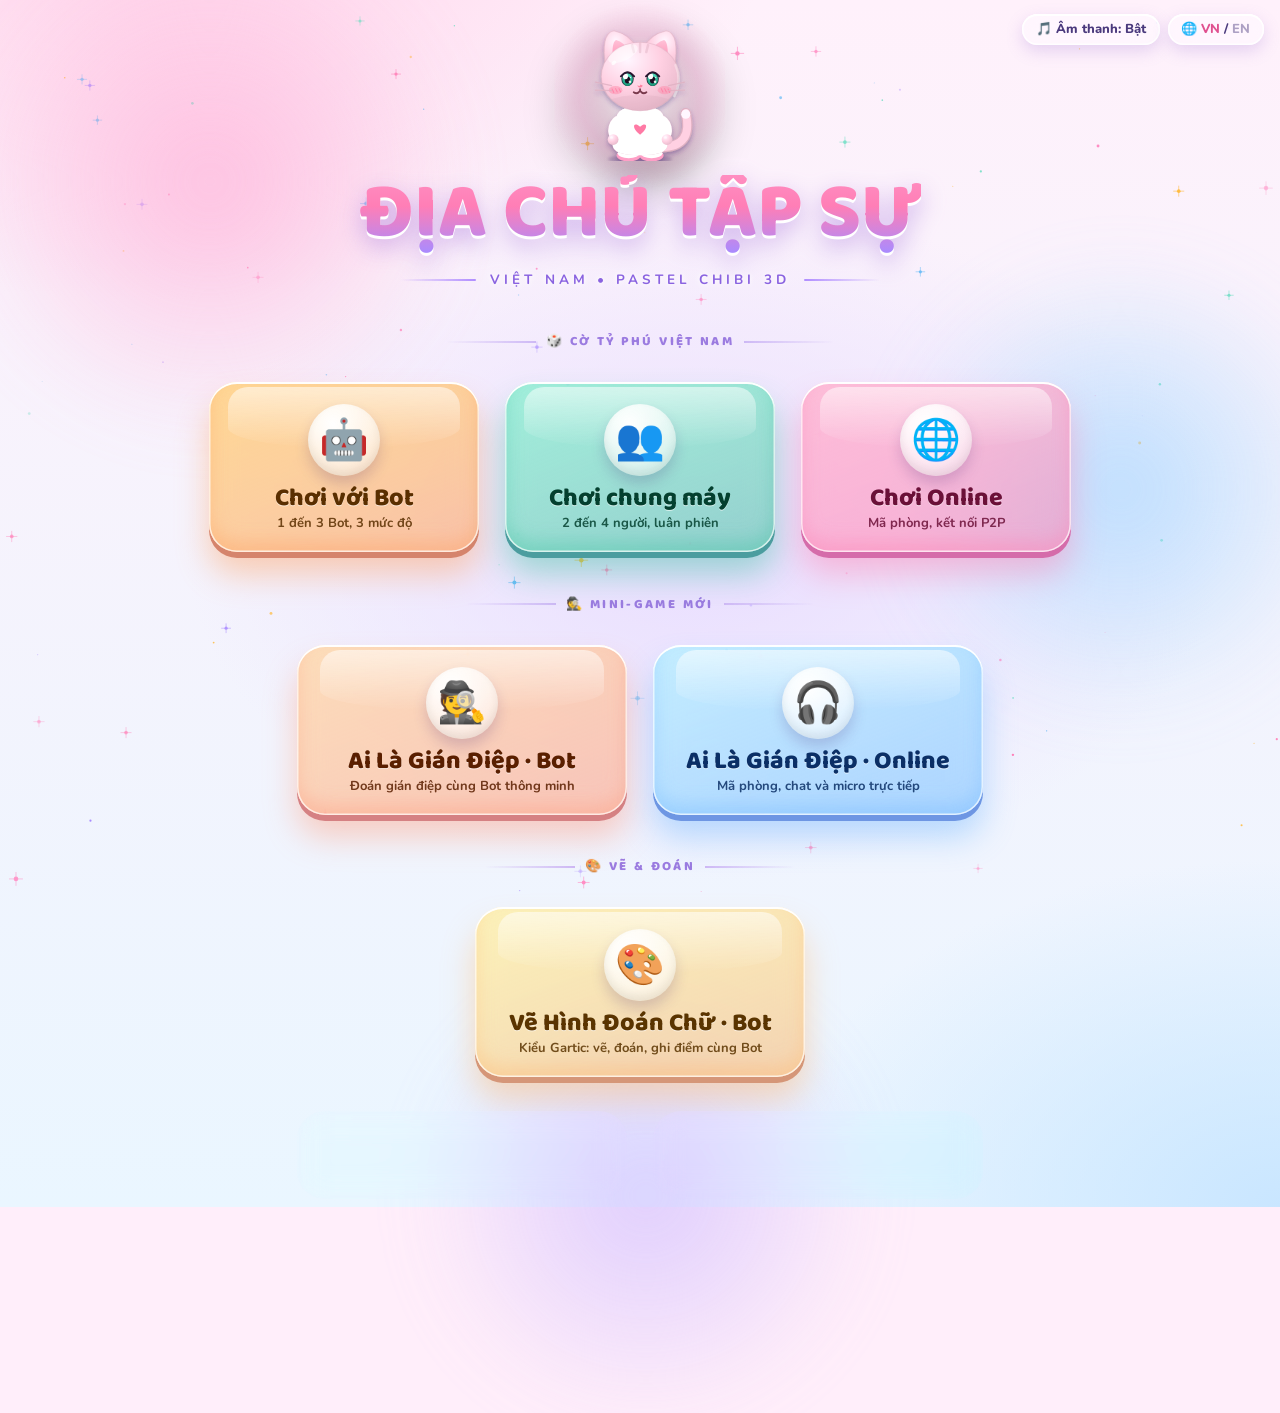
==== commit ad378fee: "Game Vẽ trên điện thoại: khung vẽ cố định, BXH thành popup, chat gọn sát khung vẽ Co-Authored-By: Cl" ====
--- a/index.html
+++ b/index.html
@@ -887,6 +887,63 @@
 .drerr{color:#c1243f;font-weight:700;margin:6px 0;text-align:center}
 /* ===== Điện thoại: bàn cờ to, phối cảnh phẳng, dùng trọn chiều ngang ===== */
 @media(max-width:700px){.scene{perspective:calc(var(--bs)*3.4)}#stage{margin-inline:-6px}#dock{padding:6px 8px;gap:4px}.vseg button{min-height:34px}}
+
+/* ===== Vẽ & Đoán trên điện thoại: khung vẽ luôn trong tầm mắt, BXH thu gọn thành popup, chat sát dưới khung vẽ ===== */
+.drbxh,.drbxhh .drbxx{display:none}
+@media(max-width:820px){
+ #draw.on{overflow:hidden}
+ #draw .dr{display:flex!important;flex-direction:column;height:var(--drh,100dvh);max-height:var(--drh,100dvh);overflow:hidden;box-sizing:border-box;padding:4px 6px 6px!important;gap:0}
+ #draw .dr>*{flex:none}
+ #draw .dr .bar{margin:0 0 4px!important;gap:8px}
+ #draw .dr .bar h2{font-size:17px!important}
+ #draw .dr .bar .btn{min-height:34px;padding:.3em .8em}
+ #draw .dr .drhd{margin:0 0 4px!important;padding:6px 10px 12px!important;gap:2px 8px!important}
+ #draw .dr .drhd .ph b{font-size:15px!important}
+ #draw .dr .drhd .ph small{font-size:11px}
+ #draw .dr .drhd .drvcw{width:auto!important;display:flex;gap:6px;flex-wrap:nowrap;order:3}
+ #draw .dr .drhd .drvcb .wv{display:none}
+ #draw .dr .drhd .drvcw .btn{flex:0 1 auto;min-height:34px;padding:.25em .7em;font-size:13px}
+ #draw .dr .drbxh{display:inline-flex}
+ #draw .dr .drvcs{font-size:11px;margin:0}
+ #draw .dr #drWB{margin:0 0 4px!important;padding:4px 8px!important}
+ #draw .dr #drWB .wl small{font-size:10px}
+ #draw .dr .drl .dl{min-width:18px!important;font-size:18px!important}
+ #draw .dr .drwrap{display:flex!important;flex-direction:column;flex:1 1 auto;min-height:0;gap:6px!important;grid-template-columns:none!important}
+ #draw .dr .drC{order:1;flex:0 0 auto!important;padding:6px!important}
+ #draw .dr .drChat{order:2;flex:1 1 0!important;min-height:92px;display:flex!important;flex-direction:column;padding:6px 8px!important}
+ #draw .dr .drtbw{margin:0 0 4px;min-width:0;max-width:100%}
+ #draw .dr .drC{display:block!important;overflow:hidden;min-width:0;width:100%!important;max-width:100%;box-sizing:border-box}
+ #draw .dr .drChat{width:100%;max-width:100%;box-sizing:border-box;min-width:0}
+ #draw .dr .drtools{display:flex!important;flex-direction:row!important;flex-wrap:wrap!important;gap:4px 8px!important;padding:4px 6px!important;max-width:100%;box-sizing:border-box}
+ #draw .dr .drtools .drtg{display:flex!important;flex-wrap:nowrap;gap:4px;overflow-x:auto;max-width:100%;grid-template-columns:none!important;-webkit-overflow-scrolling:touch}
+ #draw .dr .drtools .drtg .chip{flex:none;min-height:34px!important;min-width:36px;padding:.2em .55em!important}
+ #draw .dr .drtools .dtl{display:none}
+ #draw .dr .drtools .drsz{flex:1 1 110px;min-width:0;font-size:12px}
+ #draw .dr .drtools .drsz input{width:auto!important;flex:1;min-width:50px}
+ #draw .dr .drtools .drcols{flex:1 1 100%;display:flex!important;flex-wrap:nowrap!important;gap:4px;overflow-x:auto;padding:2px 0}
+ #draw .dr .drtools .drc{flex:none;width:28px!important;height:28px!important}
+ #draw .dr .drtools .drpick{flex:none}
+ #draw .dr #drMic2,#draw .dr .drvcs{display:none!important}
+ #draw .dr .drtools.off{display:none!important}
+ #draw.kb .dr .bar{display:none!important}
+ #draw.kb .dr .drhd .ph small,#draw.kb .dr #drWB .wl small{display:none}
+ #draw.kb .dr .drhd{padding:4px 8px 10px!important}
+ #draw.kb .dr .drhd .drvcw{display:none!important}
+ #draw.kb .dr .drcvw,#draw.kb .dr.isdrw .drcvw{width:min(100%,max(150px,calc((var(--drh,100dvh) - 235px)*1.3333)))!important}
+ #draw .dr.isdrw .drsend,#draw .dr.isdrw .drms{display:none!important}
+ #draw .dr .drcvw{width:min(100%,max(170px,calc((var(--drh,100dvh) - 270px)*1.3333)))!important;margin:0 auto!important}
+ #draw .dr.isdrw .drcvw{width:min(100%,max(170px,calc((var(--drh,100dvh) - 410px)*1.3333)))!important}
+ #draw .dr .drChat #drLog{flex:1 1 0!important;height:auto!important;min-height:0;margin-bottom:6px;font-size:13px}
+ #draw .dr .drChat .dm{font-size:13px;line-height:1.3}
+ #draw .dr .drsend{flex:none}
+ #draw .dr .drsend input,#draw .dr .drsend .btn{min-height:40px}
+ #draw .dr .drms{min-height:0;margin:2px 0 0;font-size:12px}
+ #draw .dr .drS{display:none!important}
+ #draw .dr .drS.pop{display:block!important;position:fixed;left:10px;right:10px;top:12vh;max-height:72%;overflow:auto;z-index:80;box-shadow:0 0 0 100vmax rgba(43,35,80,.5),0 14px 40px rgba(60,30,120,.35)!important}
+ #draw .dr .drS.pop .drbxhh{display:flex;align-items:center;justify-content:space-between;gap:8px;margin-bottom:6px}
+ #draw .dr .drS.pop .drbxhh .drbxx{display:inline-flex;min-height:34px;height:34px;padding:.2em .8em}
+ #draw .dr .drS.pop .drsl{max-height:none!important;display:block!important}
+}
 </style></head><body>
 <canvas id="bg"></canvas>
 <div id="app">
@@ -3462,7 +3519,7 @@
 function open(){stop();try{VOICE.attachSignal(null)}catch(e){}if(ST.net&&ST.net.draw)netClose();S={topic:'Ngẫu nhiên',vong:4,np:5,vi:0,qi:0,mode:'',stage:'',room:null,rname:'',ri:0,ph:'setup',word:'',cat:'',el:0,pt:0,cand:[],dr:null,used:[],got:new Set(),rev:[],strokes:[],rp:[],rid:0,chat:[],pl:[]};S.pl=mkPl(5);bot=null;cur=null;tool='pen';fill=false;build();show('draw')}
 function build(){
  $('#draw').innerHTML=`<div class="dr"><div class="bar"><button class="btn ghost sm" data-a="home">← Menu</button><h2>🎨 Vẽ Hình Đoán Chữ</h2></div>
- <div class="card sphd drhd"><div class="ph"><b id="drHint"></b><small id="drRound"></small></div><div class="drvcw"><button class="btn sm drvcb" id="drVc" aria-pressed="false" title="Bật/tắt mic trò chuyện với mọi người trong phòng"><i class="wv"><b></b><b></b><b></b></i><span id="drVcT">Bật mic phòng</span></button><button class="btn sm gold drmic2" id="drMic2" title="Nói tiếng Việt để điền đáp án">🎤 Nói để đoán</button></div><span class="spt" id="drTime"></span><div class="drvcs" id="drVcS"><span id="drVcSt"></span><span class="drvr" id="drVcR"></span></div><div class="drbar"><i id="drFill"></i></div></div><div class="spword" id="drWB"><div class="wl"><small>Từ khóa bí mật</small><div class="drslots" id="drWord"></div></div></div>
+ <div class="card sphd drhd"><div class="ph"><b id="drHint"></b><small id="drRound"></small></div><div class="drvcw"><button class="btn sm drvcb" id="drVc" aria-pressed="false" title="Bật/tắt mic trò chuyện với mọi người trong phòng"><i class="wv"><b></b><b></b><b></b></i><span id="drVcT">Bật mic phòng</span></button><button class="btn sm gold drmic2" id="drMic2" title="Nói tiếng Việt để điền đáp án">🎤 Nói để đoán</button><button class="btn sm drbxh" id="drBxh" type="button" aria-label="Xem bảng xếp hạng">🏆 BXH</button></div><span class="spt" id="drTime"></span><div class="drvcs" id="drVcS"><span id="drVcSt"></span><span class="drvr" id="drVcR"></span></div><div class="drbar"><i id="drFill"></i></div></div><div class="spword" id="drWB"><div class="wl"><small>Từ khóa bí mật</small><div class="drslots" id="drWord"></div></div></div>
  <div class="drwrap"><div class="card drp drS" id="drScore"></div>
  <div class="card drp drC"><div class="drtbw"><div class="drtools off" id="drTools"><div class="drtg">${TOOLS.map(([k,n],i)=>`<button class="chip tl-b${i?'':' on'}" data-t="${k}" title="${n.split(' ').slice(1).join(' ')}" aria-label="${n.split(' ').slice(1).join(' ')}"><span class="dti">${n.split(' ')[0]}</span><span class="dtl"> ${n.split(' ').slice(1).join(' ')}</span></button>`).join('')}</div>
  <div class="drtg"><button class="chip" id="drFl">◻ Nét viền</button><button class="chip ico" id="drUndo" title="Hoàn tác" aria-label="Hoàn tác"><span class="dti">↩️</span><span class="dtl"> Hoàn tác</span></button><button class="chip ico" id="drClr" title="Xóa bảng" aria-label="Xóa bảng"><span class="dti">🗑️</span><span class="dtl"> Xóa bảng</span></button></div>
@@ -3487,7 +3544,10 @@
  el('drPick').oninput=e=>{col=e.target.value;if(tool==='eraser')tool='pen';sync()};
  el('drSz').oninput=e=>{sz=+e.target.value;dot()};dot();
  el('drSend').onclick=send;el('drMic').onclick=mic;el('drMic2').onclick=mic;el('drVc').onclick=VOICE.toggle;VOICE.render(true);el('drIn').onkeydown=e=>{if(e.key==='Enter'){e.preventDefault();send()}};
- el('drScore').onclick=e=>{if(e.target.closest('#drAdd'))addPlayer()};el('drScore').onkeydown=e=>{if(e.key==='Enter'&&e.target.id==='drAddNm'){e.preventDefault();addPlayer()}};setup();ui()}
+ el('drScore').onclick=e=>{if(e.target.closest('#drAdd'))addPlayer();if(e.target.closest('#drBxhX'))el('drScore').classList.remove('pop')};el('drBxh').onclick=()=>{const q=el('drScore');q.classList.toggle('pop');if(q.classList.contains('pop'))q.scrollTop=0};
+ {const dr=$('#draw');if(!dr._mv){dr._mv=1;dr.addEventListener('click',e=>{const q=el('drScore');if(q&&q.classList.contains('pop')&&!e.target.closest('#drScore')&&!e.target.closest('#drBxh'))q.classList.remove('pop')});
+  const vv=window.visualViewport,fit=()=>{const h=Math.round((vv&&vv.height)||innerHeight);dr.style.setProperty('--drh',h+'px');dr.classList.toggle('kb',h<560)};fit();addEventListener('resize',fit);if(vv){vv.addEventListener('resize',fit);vv.addEventListener('scroll',fit)}}}
+ el('drScore').onkeydown=e=>{if(e.key==='Enter'&&e.target.id==='drAddNm'){e.preventDefault();addPlayer()}};setup();ui()}
 function dot(){const d=el('drDot');if(!d)return;d.style.width=d.style.height=Math.min(30,tool==='eraser'?sz*2:sz)+'px';d.style.background=tool==='eraser'?'#ddd':col}
 function copy(t,m){const ok=()=>typeof toast==='function'&&toast(m);try{navigator.clipboard.writeText(t).then(ok,()=>prompt('Sao chép mã:',t))}catch(e){prompt('Sao chép mã:',t)}}
 function ov(h,full){const o=el('drOv');o.className='drov'+(full?' full':'');o.style.display='flex';o.innerHTML=h;o.onclick=null;o.oninput=null;o.onchange=null;return o}
@@ -3756,10 +3816,10 @@
 el('drHint').innerHTML=ph==='setup'?(!S.mode?'Chọn chế độ chơi':S.stage==='lobby'?'Phòng chờ — sẵn sàng bắt đầu':'Thiết lập ván chơi'):ph==='over'?'Ván đấu kết thúc — Tổng kết điểm số':ph==='pick'?(S.dr&&S.dr.me?'🎲 Chọn 1 trong 2 từ để vẽ':`🎲 ${esc(S.dr?S.dr.n:'')} đang chọn từ…`):ph==='between'?`Hết lượt — đáp án: ${esc(S.word)}`:drw?`✏️ Hãy vẽ: ${esc(S.word)}`:'🔎 Hãy đoán từ khóa bí mật!';
  {const fl=Date.now()<(S.fu||0)?S.fl:-1,wh=(ph==='play'||ph==='between')&&S.word?`<span class="drl">${[...S.word].map((c,i)=>c===' '?'<i class="dg"></i>':`<u class="dl${i===fl&&S.rev.includes(i)&&!drw?' fl':''}">${(drw||ph==='between'||S.rev.includes(i)||got.has(me))?esc(c):'&nbsp;'}</u>`).join('')}</span><small>${L} chữ cái${fl>=0&&!drw?' · 💡 vừa mở thêm một chữ!':''}</small>`:'',w=el('drWord');if(w._h!==wh){w._h=wh;w.innerHTML=wh}}
 el('drWB').style.display=(ph==='play'||ph==='between')&&S.word?'':'none';
- el('drTools').classList.toggle('off',!drw);{const d=el('draw').firstElementChild;if(d){d.classList.toggle('isover',ph==='over');d.classList.toggle('issetup',ph==='setup')}}
+ el('drTools').classList.toggle('off',!drw);{const d=el('draw').firstElementChild;if(d){d.classList.toggle('isover',ph==='over');d.classList.toggle('isdrw',!!drw);d.classList.toggle('issetup',ph==='setup')}}
 const inp=el('drIn'),off=lk||ph==='setup'||ph==='over';inp.disabled=off;el('drSend').disabled=off;el('drMic').disabled=off;el('drMic2').disabled=off;VOICE.render();
 inp.placeholder=lk?'Đang vẽ — không chat':off?'Chờ bắt đầu ván…':got.has(me)?'Bạn đã đoán đúng! Chờ mọi người…':'Nhập đáp án hoặc trò chuyện…';
-{const sc=el('drScore');if(!el('drSl')){sc.innerHTML='<b class="drh">Bảng điểm</b><div class="drsl" id="drSl"></div><div class="dradw" id="drAddW"><input type="text" id="drAddNm" maxlength="16" placeholder="Tên người mới (tùy chọn)" aria-label="Tên người mới" autocomplete="off"><button class="btn mint sm drad" id="drAdd">➕ Thêm người vào phòng</button></div>'}
+{const sc=el('drScore');if(!el('drSl')){sc.innerHTML='<div class="drbxhh"><b class="drh">Bảng điểm</b><button class="btn sm ghost drbxx" id="drBxhX" type="button">✕ Đóng</button></div><div class="drsl" id="drSl"></div><div class="dradw" id="drAddW"><input type="text" id="drAddNm" maxlength="16" placeholder="Tên người mới (tùy chọn)" aria-label="Tên người mới" autocomplete="off"><button class="btn mint sm drad" id="drAdd">➕ Thêm người vào phòng</button></div>'}
 el('drSl').innerHTML=[...S.pl].sort((a,b)=>b.sc-a.sc).map(p=>`<div class="drrow ${p.me?'me':''}${p.me&&VOICE.info().talk?' talk':''}"><span class="e">${p.me?avatar(ST.me,26):p.cfg?avatar(p.cfg,26):p.e}</span><span class="nm" title="${p.me?'Bạn':esc(p.n)}">${p.me?'Bạn':esc(p.n)}${p.me?VOICE.badge():''}</span><b>${p.sc}</b><span class="st">${ph==='play'&&S.dr===p?'✏️':got.has(p)?'✅':''}</span></div>`).join('');
 el('drAddW').style.display=(ph==='setup'||ph==='over'||dGuest())?'none':''}}
 ui=safe(ui);tick=safe(tick);beginRound=safe(beginRound);choose=safe(choose);endRound=safe(endRound);final=safe(final);send=safe(send);mic=safe(mic);
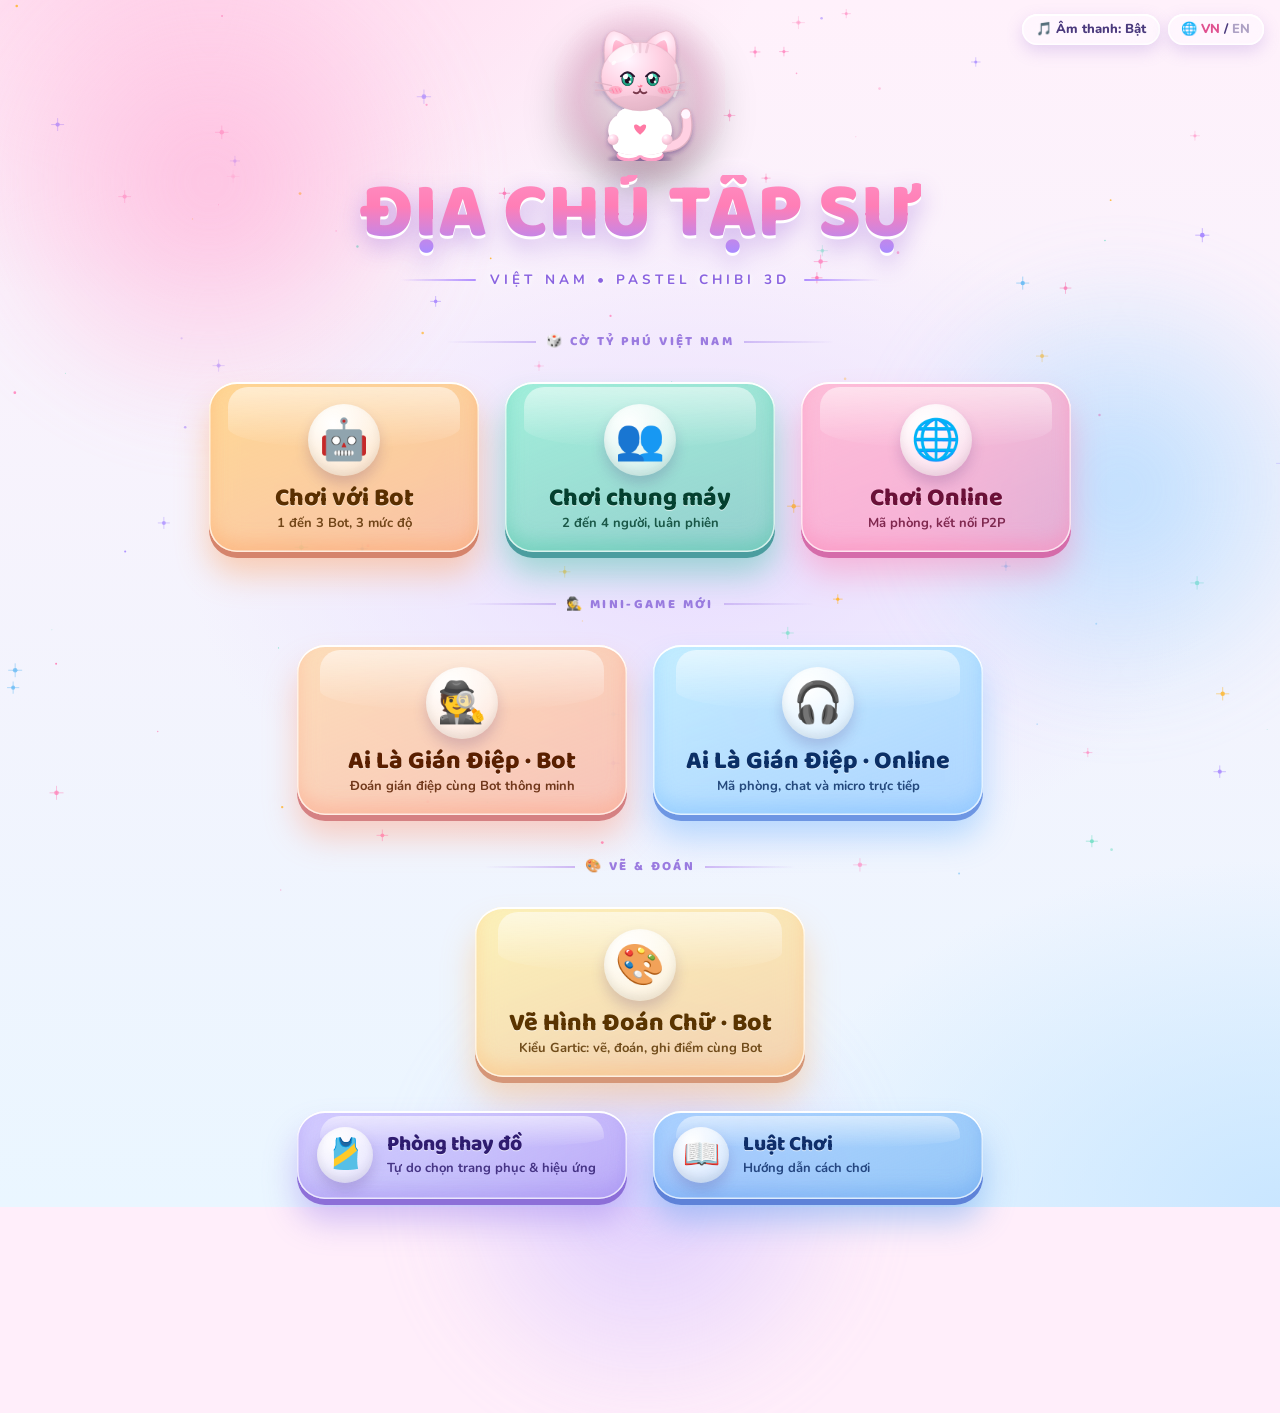
==== commit 3712ded0: "Phòng thay đồ: Nanjo→Mok, Nanon→Nanjo (tóc Nanjo cũ + vest), thêm Nanon (tóc Nanjo cũ + thun mặt cườ" ====
--- a/index.html
+++ b/index.html
@@ -2062,12 +2062,13 @@
 
 /* ================= PHÒNG THAY ĐỒ & GACHA ================= */
 const PRESETS=[
-{name:'Nanjo',type:'nam',skin:'#ffe0c7',hair:'part',hairc:'#d8c08a',outfit:'o_stripe',head:'h_none',eyes:'e_none',acc:'a_none'},
+{name:'Mok',type:'nam',skin:'#ffe0c7',hair:'part',hairc:'#d8c08a',outfit:'o_stripe',head:'h_none',eyes:'e_none',acc:'a_none'},
 {name:'Mokyeong',type:'nam',skin:'#f9c9a0',hair:'swept',hairc:'#3a2a22',outfit:'o_shirtw',head:'h_none',eyes:'e_none',acc:'a_none'},
 {name:'Ohm',type:'nam',skin:'#f9c9a0',hair:'bangs',hairc:'#3a2a22',outfit:'o_navy',head:'h_none',eyes:'e_none',acc:'a_none'},
 {name:'Pond',type:'nam',skin:'#ffe0c7',hair:'six4',hairc:'#3a2a22',outfit:'o_pinvest',head:'h_none',eyes:'e_none',acc:'a_none'},
 {name:'Phuwin',type:'nam',skin:'#f9c9a0',hair:'thin',hairc:'#3a2a22',outfit:'o_brownknit',head:'h_none',eyes:'e_none',acc:'a_none'},
-{name:'Nanon',type:'nam',skin:'#ffe0c7',hair:'slick',hairc:'#1f1b22',outfit:'o_nvest',head:'h_none',eyes:'e_none',acc:'a_none'},
+{name:'Nanjo',type:'nam',skin:'#ffe0c7',hair:'part',hairc:'#d8c08a',outfit:'o_nvest',head:'h_none',eyes:'e_none',acc:'a_none'},
+{name:'Nanon',type:'nam',skin:'#ffe0c7',hair:'part',hairc:'#d8c08a',outfit:'o_merch',head:'h_none',eyes:'e_none',acc:'a_none'},
 {name:'Faker',type:'nam',skin:'#ffe0c7',hair:'faker',hairc:'#2a2420',outfit:'o_t1red',head:'h_none',eyes:'e_thinround',acc:'a_none'},
 {name:'Jack',type:'nam',skin:'#ffe0c7',hair:'jack',hairc:'#6b4226',outfit:'o_blazer',head:'h_none',eyes:'e_none',acc:'a_none'},
 {name:'MrBeast',type:'nam',skin:'#f5c49a',hair:'mrbeast',hairc:'#b07a4a',outfit:'o_beast',head:'h_none',eyes:'e_none',acc:'a_beard'},
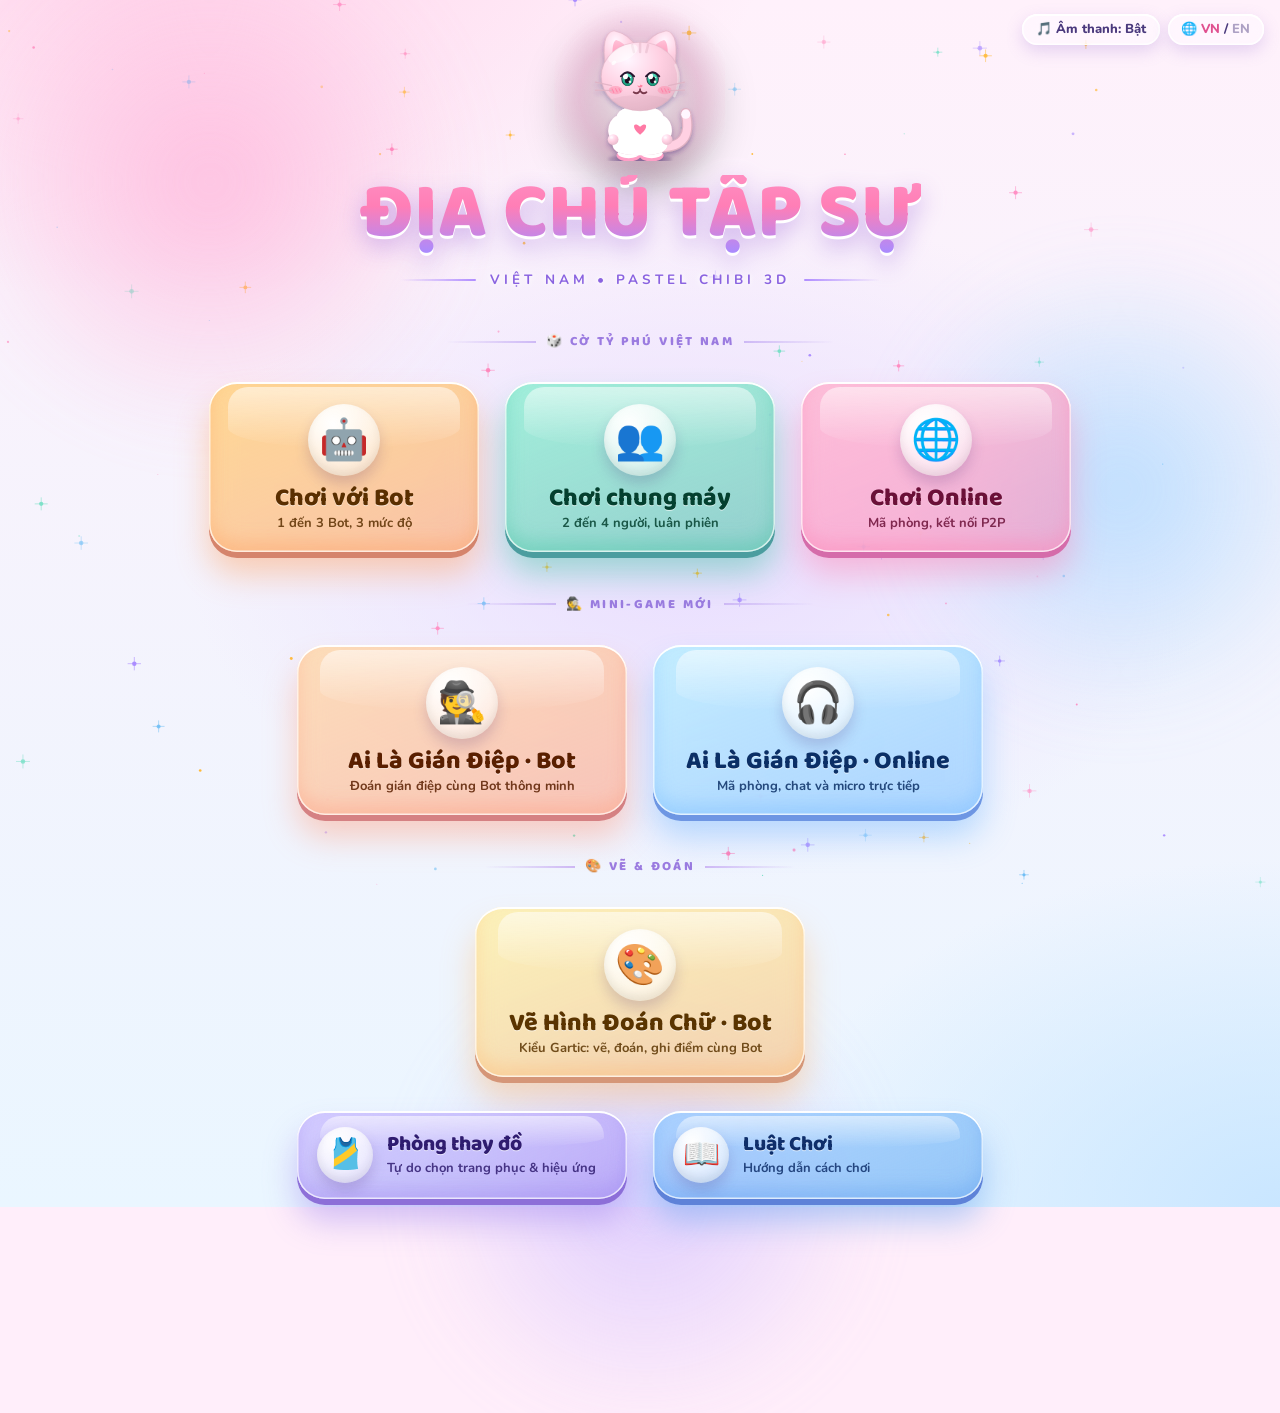
==== commit 8a291ba5: "Đổi tên nhân vật mẫu Mokyeong thành Nanjo cũ Co-Authored-By: Claude Sonnet 5.5 <noreply@anthropic.co" ====
--- a/index.html
+++ b/index.html
@@ -2063,7 +2063,7 @@
 /* ================= PHÒNG THAY ĐỒ & GACHA ================= */
 const PRESETS=[
 {name:'Mok',type:'nam',skin:'#ffe0c7',hair:'part',hairc:'#d8c08a',outfit:'o_stripe',head:'h_none',eyes:'e_none',acc:'a_none'},
-{name:'Mokyeong',type:'nam',skin:'#f9c9a0',hair:'swept',hairc:'#3a2a22',outfit:'o_shirtw',head:'h_none',eyes:'e_none',acc:'a_none'},
+{name:'Nanjo cũ',type:'nam',skin:'#f9c9a0',hair:'swept',hairc:'#3a2a22',outfit:'o_shirtw',head:'h_none',eyes:'e_none',acc:'a_none'},
 {name:'Ohm',type:'nam',skin:'#f9c9a0',hair:'bangs',hairc:'#3a2a22',outfit:'o_navy',head:'h_none',eyes:'e_none',acc:'a_none'},
 {name:'Pond',type:'nam',skin:'#ffe0c7',hair:'six4',hairc:'#3a2a22',outfit:'o_pinvest',head:'h_none',eyes:'e_none',acc:'a_none'},
 {name:'Phuwin',type:'nam',skin:'#f9c9a0',hair:'thin',hairc:'#3a2a22',outfit:'o_brownknit',head:'h_none',eyes:'e_none',acc:'a_none'},
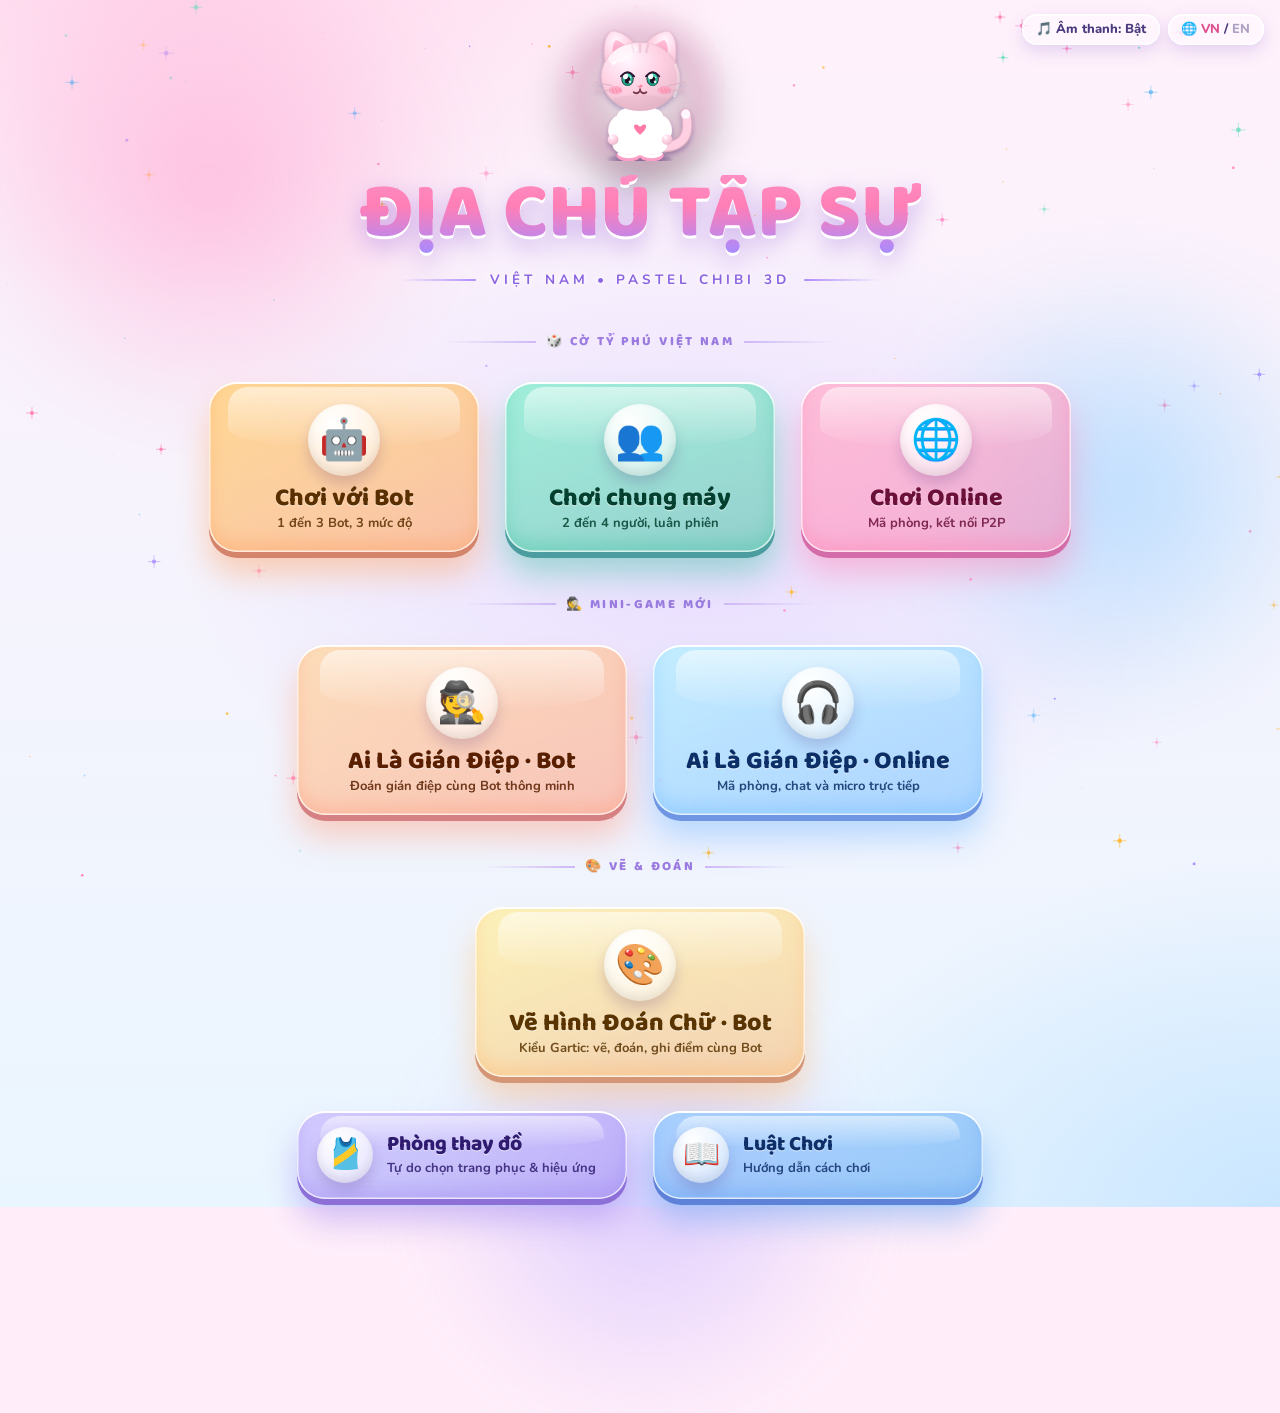
==== commit 1223a2ef: "Nanjo: da và tóc giống Nanjo cũ Co-Authored-By: Claude Sonnet 5.5 <noreply@anthropic.com> Claude-Ses" ====
--- a/index.html
+++ b/index.html
@@ -2067,7 +2067,7 @@
 {name:'Ohm',type:'nam',skin:'#f9c9a0',hair:'bangs',hairc:'#3a2a22',outfit:'o_navy',head:'h_none',eyes:'e_none',acc:'a_none'},
 {name:'Pond',type:'nam',skin:'#ffe0c7',hair:'six4',hairc:'#3a2a22',outfit:'o_pinvest',head:'h_none',eyes:'e_none',acc:'a_none'},
 {name:'Phuwin',type:'nam',skin:'#f9c9a0',hair:'thin',hairc:'#3a2a22',outfit:'o_brownknit',head:'h_none',eyes:'e_none',acc:'a_none'},
-{name:'Nanjo',type:'nam',skin:'#ffe0c7',hair:'part',hairc:'#d8c08a',outfit:'o_nvest',head:'h_none',eyes:'e_none',acc:'a_none'},
+{name:'Nanjo',type:'nam',skin:'#f9c9a0',hair:'swept',hairc:'#3a2a22',outfit:'o_nvest',head:'h_none',eyes:'e_none',acc:'a_none'},
 {name:'Nanon',type:'nam',skin:'#ffe0c7',hair:'part',hairc:'#d8c08a',outfit:'o_merch',head:'h_none',eyes:'e_none',acc:'a_none'},
 {name:'Faker',type:'nam',skin:'#ffe0c7',hair:'faker',hairc:'#2a2420',outfit:'o_t1red',head:'h_none',eyes:'e_thinround',acc:'a_none'},
 {name:'Jack',type:'nam',skin:'#ffe0c7',hair:'jack',hairc:'#6b4226',outfit:'o_blazer',head:'h_none',eyes:'e_none',acc:'a_none'},
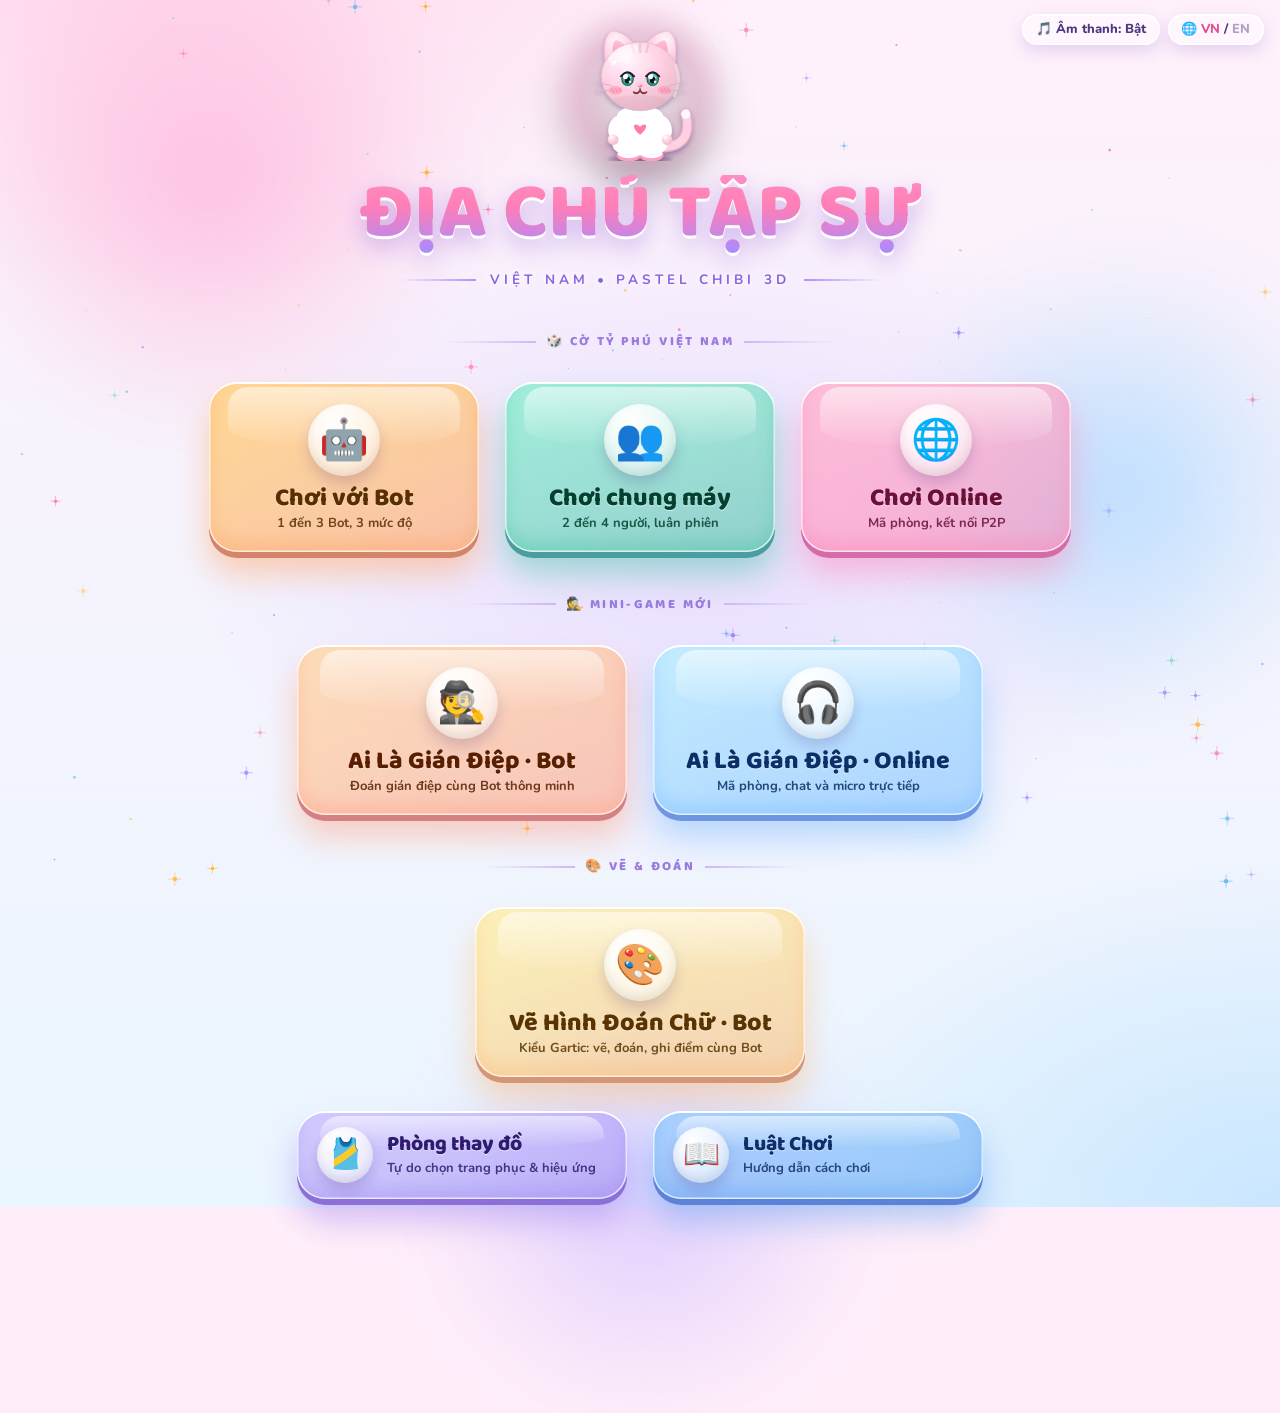
==== commit 52a21b9c: "Nanon: da và tóc theo ảnh mẫu Co-Authored-By: Claude Sonnet 5.5 <noreply@anthropic.com> Claude-Sessi" ====
--- a/index.html
+++ b/index.html
@@ -2068,7 +2068,7 @@
 {name:'Pond',type:'nam',skin:'#ffe0c7',hair:'six4',hairc:'#3a2a22',outfit:'o_pinvest',head:'h_none',eyes:'e_none',acc:'a_none'},
 {name:'Phuwin',type:'nam',skin:'#f9c9a0',hair:'thin',hairc:'#3a2a22',outfit:'o_brownknit',head:'h_none',eyes:'e_none',acc:'a_none'},
 {name:'Nanjo',type:'nam',skin:'#f9c9a0',hair:'swept',hairc:'#3a2a22',outfit:'o_nvest',head:'h_none',eyes:'e_none',acc:'a_none'},
-{name:'Nanon',type:'nam',skin:'#ffe0c7',hair:'part',hairc:'#d8c08a',outfit:'o_merch',head:'h_none',eyes:'e_none',acc:'a_none'},
+{name:'Nanon',type:'nam',skin:'#fcd5b4',hair:'swept',hairc:'#17151a',outfit:'o_merch',head:'h_none',eyes:'e_none',acc:'a_none'},
 {name:'Faker',type:'nam',skin:'#ffe0c7',hair:'faker',hairc:'#2a2420',outfit:'o_t1red',head:'h_none',eyes:'e_thinround',acc:'a_none'},
 {name:'Jack',type:'nam',skin:'#ffe0c7',hair:'jack',hairc:'#6b4226',outfit:'o_blazer',head:'h_none',eyes:'e_none',acc:'a_none'},
 {name:'MrBeast',type:'nam',skin:'#f5c49a',hair:'mrbeast',hairc:'#b07a4a',outfit:'o_beast',head:'h_none',eyes:'e_none',acc:'a_beard'},
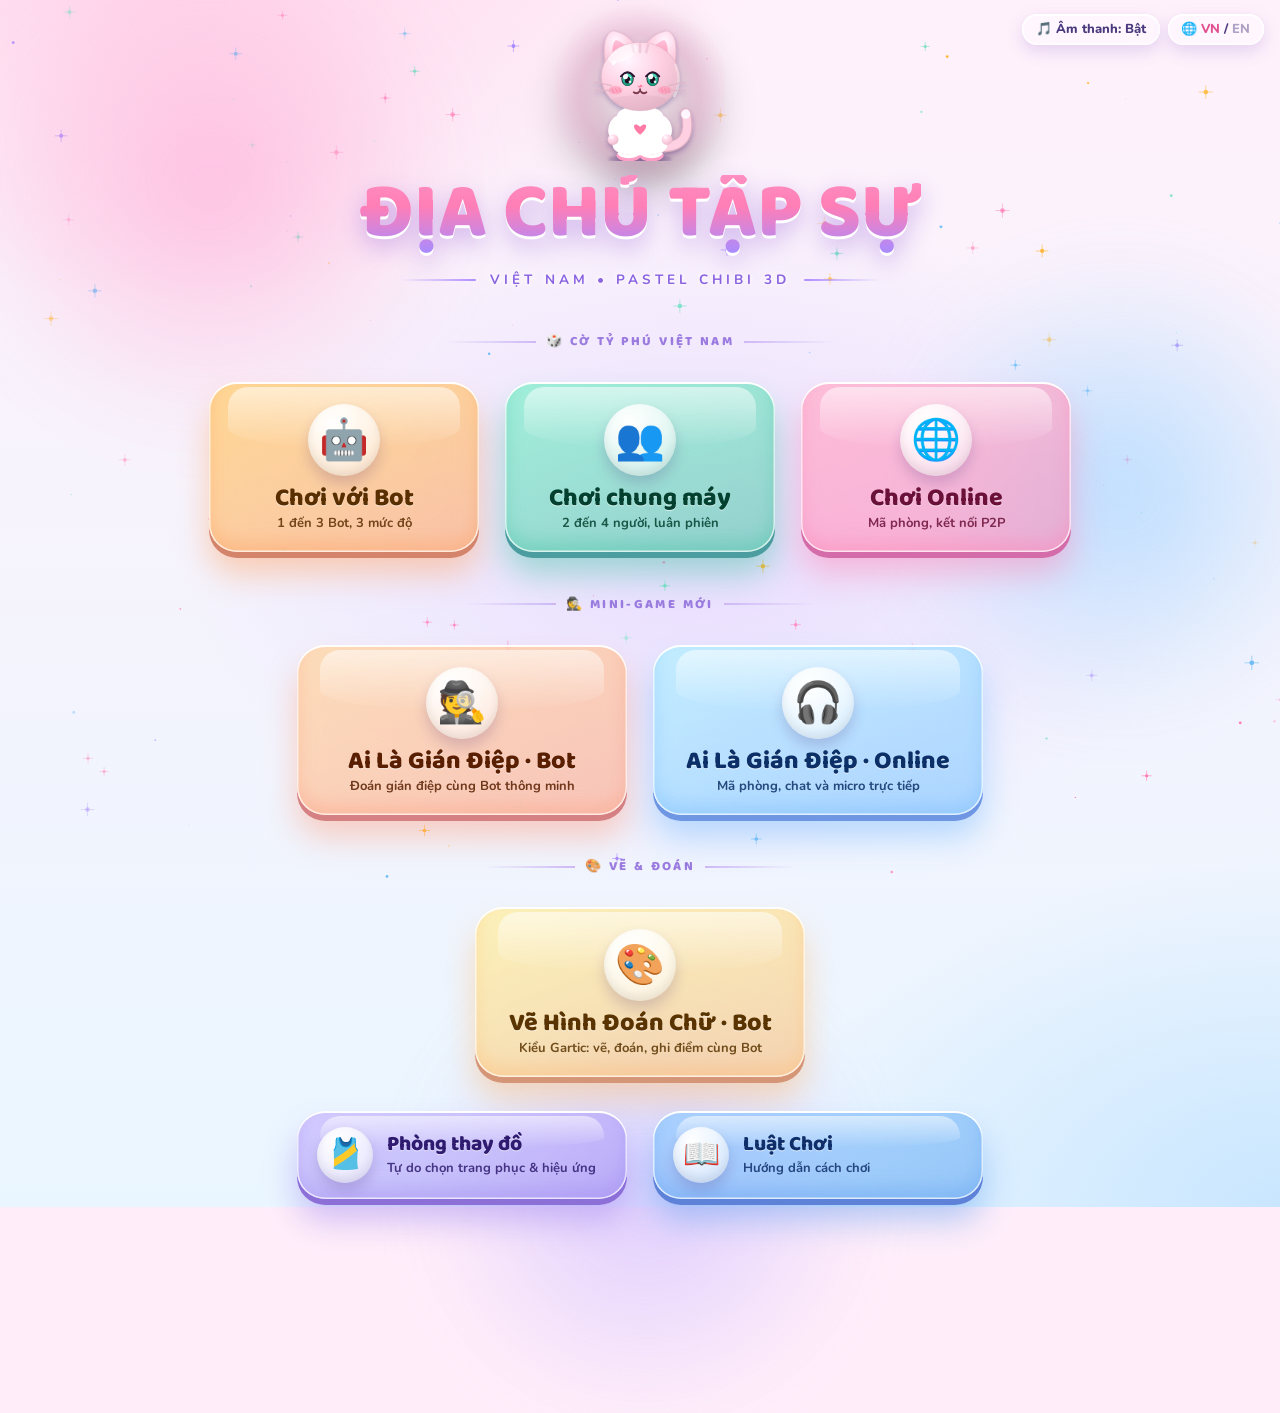
==== commit 2ddd8546: "Nanon: tóc vuốt ngược Co-Authored-By: Claude Sonnet 5.5 <noreply@anthropic.com> Claude-Session: http" ====
--- a/index.html
+++ b/index.html
@@ -2068,7 +2068,7 @@
 {name:'Pond',type:'nam',skin:'#ffe0c7',hair:'six4',hairc:'#3a2a22',outfit:'o_pinvest',head:'h_none',eyes:'e_none',acc:'a_none'},
 {name:'Phuwin',type:'nam',skin:'#f9c9a0',hair:'thin',hairc:'#3a2a22',outfit:'o_brownknit',head:'h_none',eyes:'e_none',acc:'a_none'},
 {name:'Nanjo',type:'nam',skin:'#f9c9a0',hair:'swept',hairc:'#3a2a22',outfit:'o_nvest',head:'h_none',eyes:'e_none',acc:'a_none'},
-{name:'Nanon',type:'nam',skin:'#fcd5b4',hair:'swept',hairc:'#17151a',outfit:'o_merch',head:'h_none',eyes:'e_none',acc:'a_none'},
+{name:'Nanon',type:'nam',skin:'#fcd5b4',hair:'slick',hairc:'#17151a',outfit:'o_merch',head:'h_none',eyes:'e_none',acc:'a_none'},
 {name:'Faker',type:'nam',skin:'#ffe0c7',hair:'faker',hairc:'#2a2420',outfit:'o_t1red',head:'h_none',eyes:'e_thinround',acc:'a_none'},
 {name:'Jack',type:'nam',skin:'#ffe0c7',hair:'jack',hairc:'#6b4226',outfit:'o_blazer',head:'h_none',eyes:'e_none',acc:'a_none'},
 {name:'MrBeast',type:'nam',skin:'#f5c49a',hair:'mrbeast',hairc:'#b07a4a',outfit:'o_beast',head:'h_none',eyes:'e_none',acc:'a_beard'},
